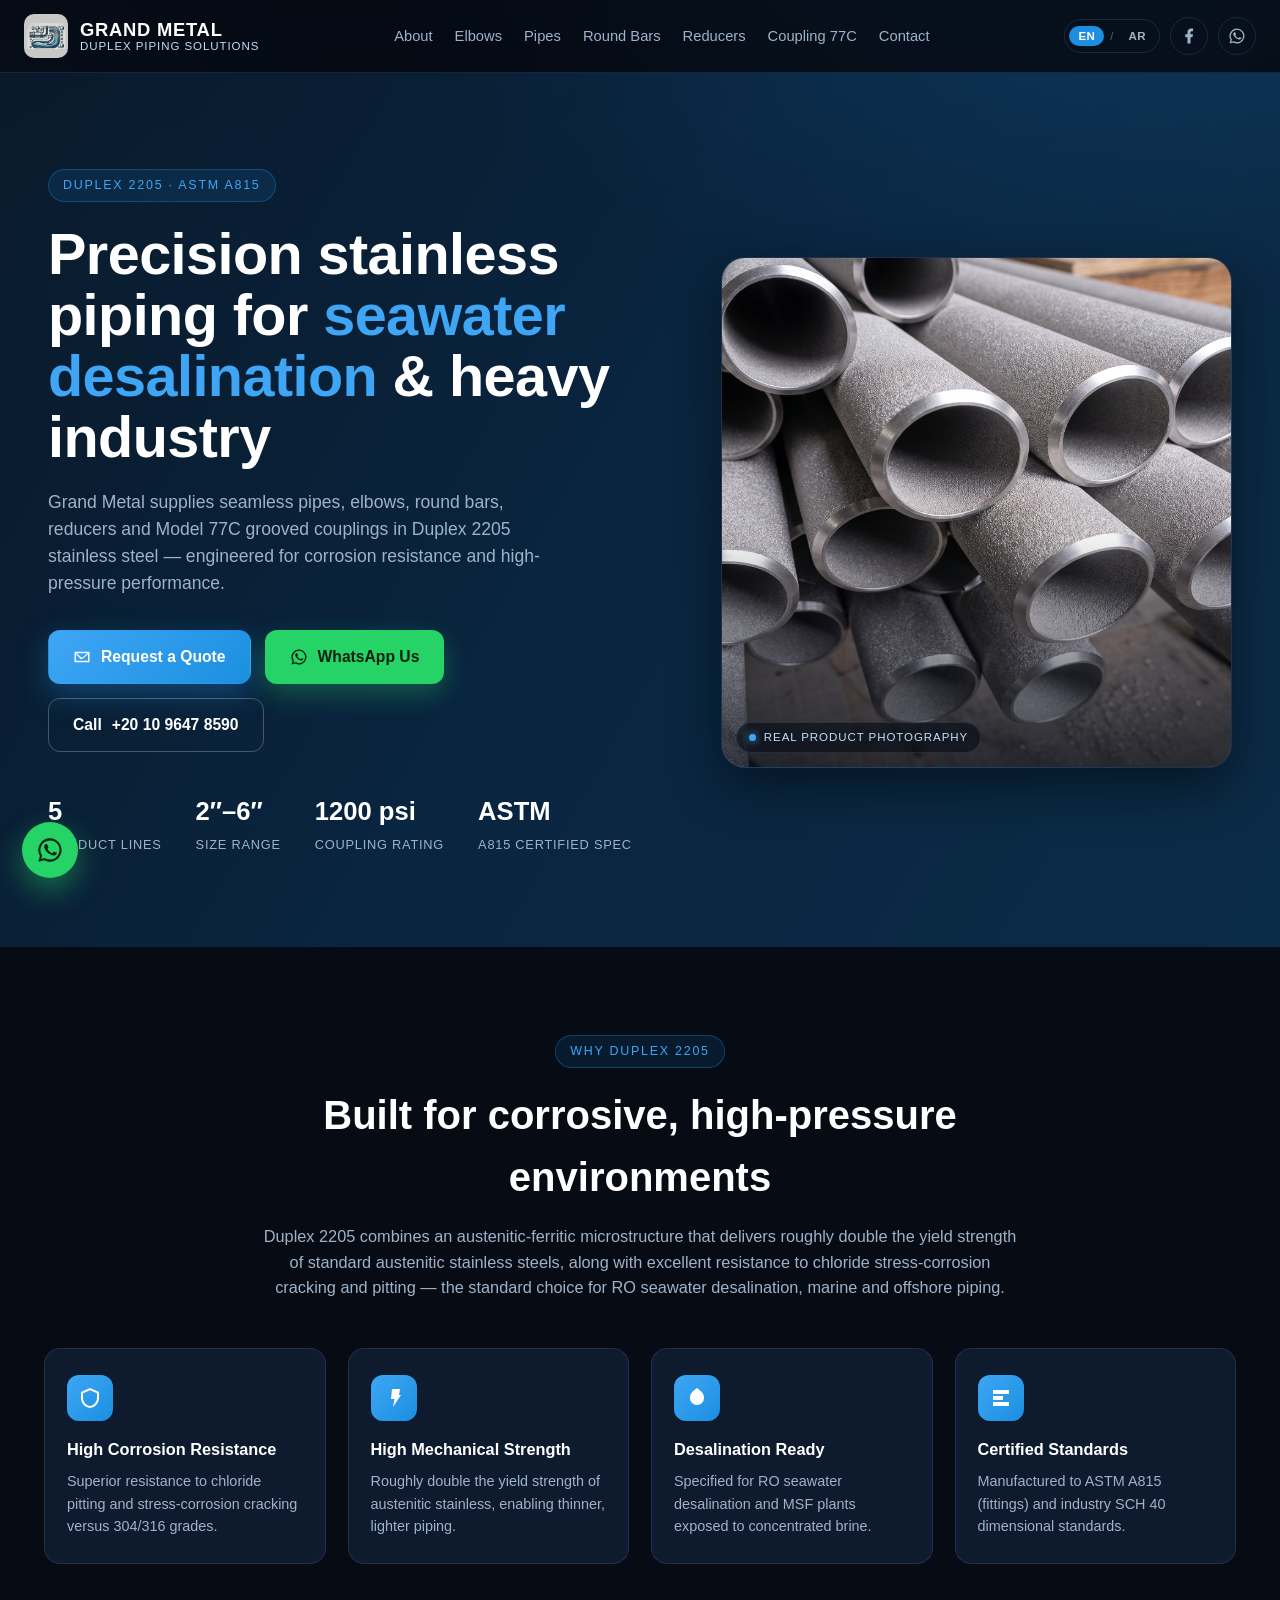
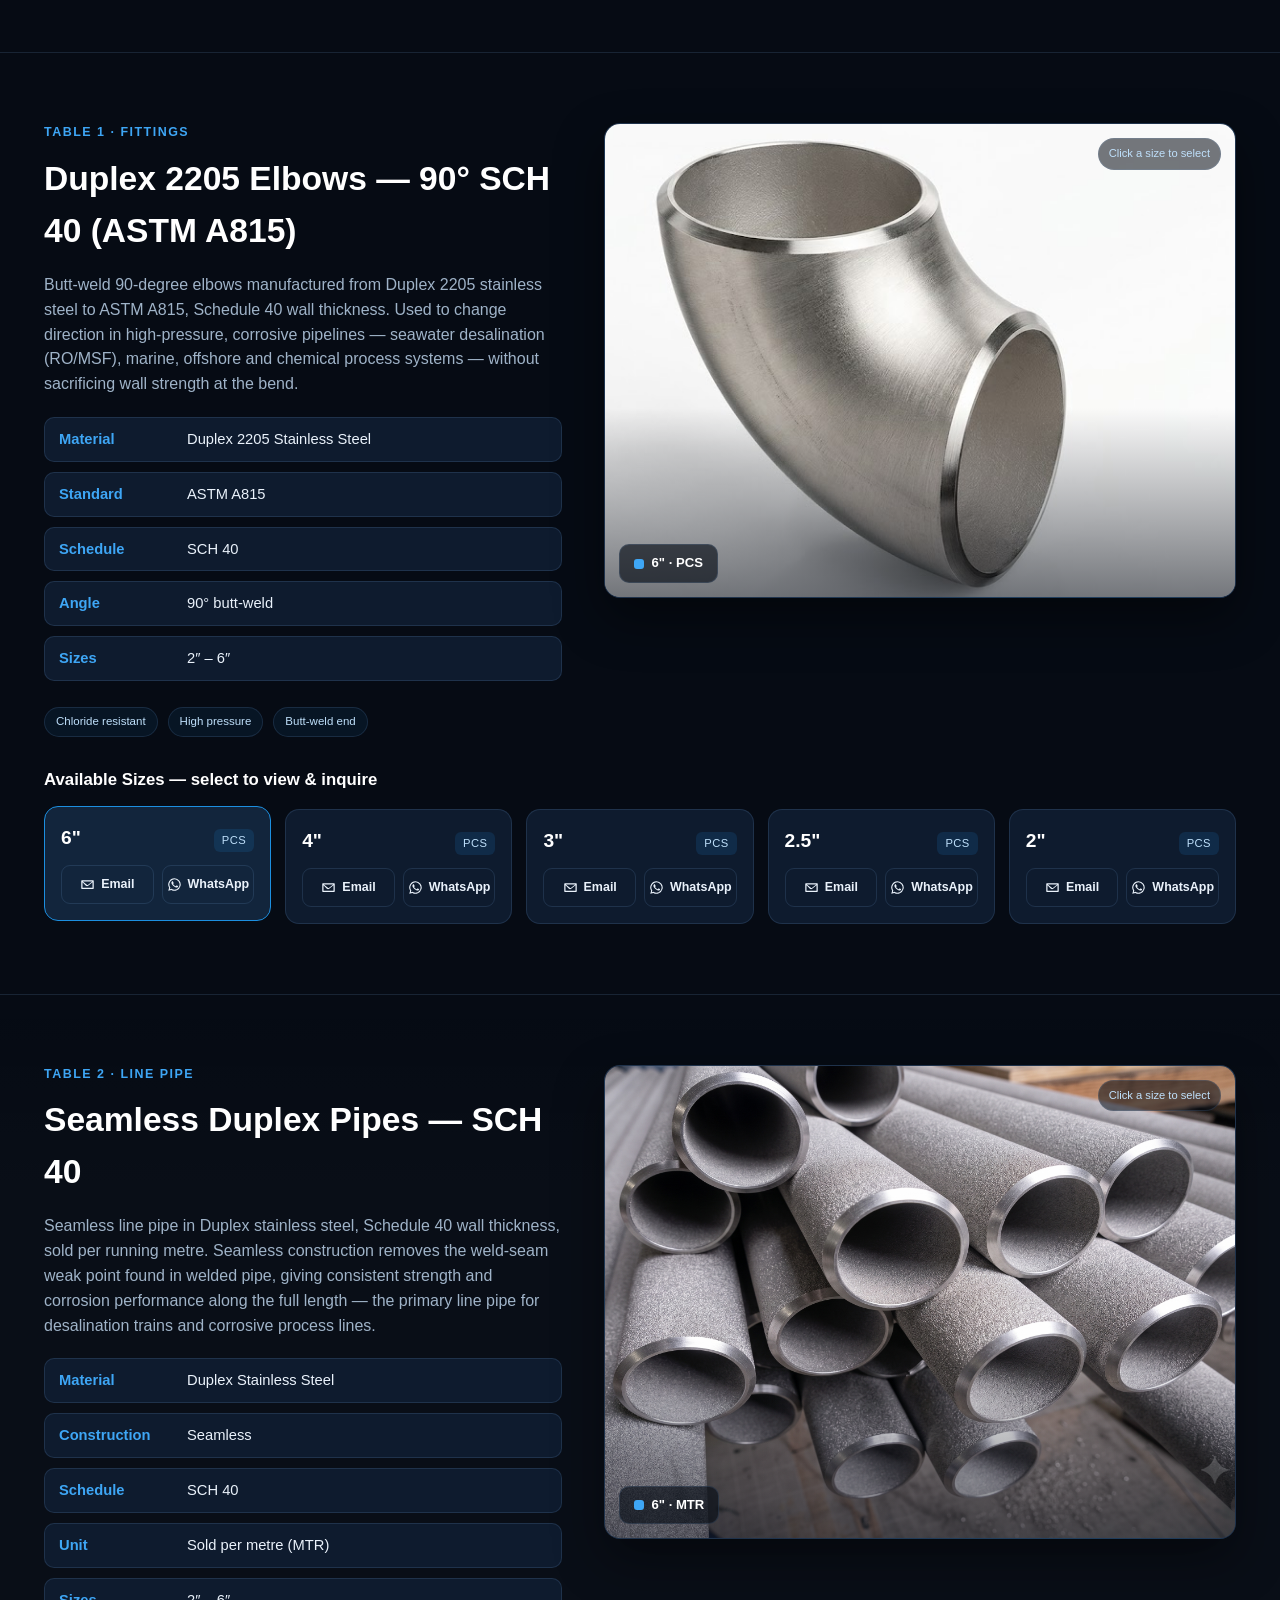
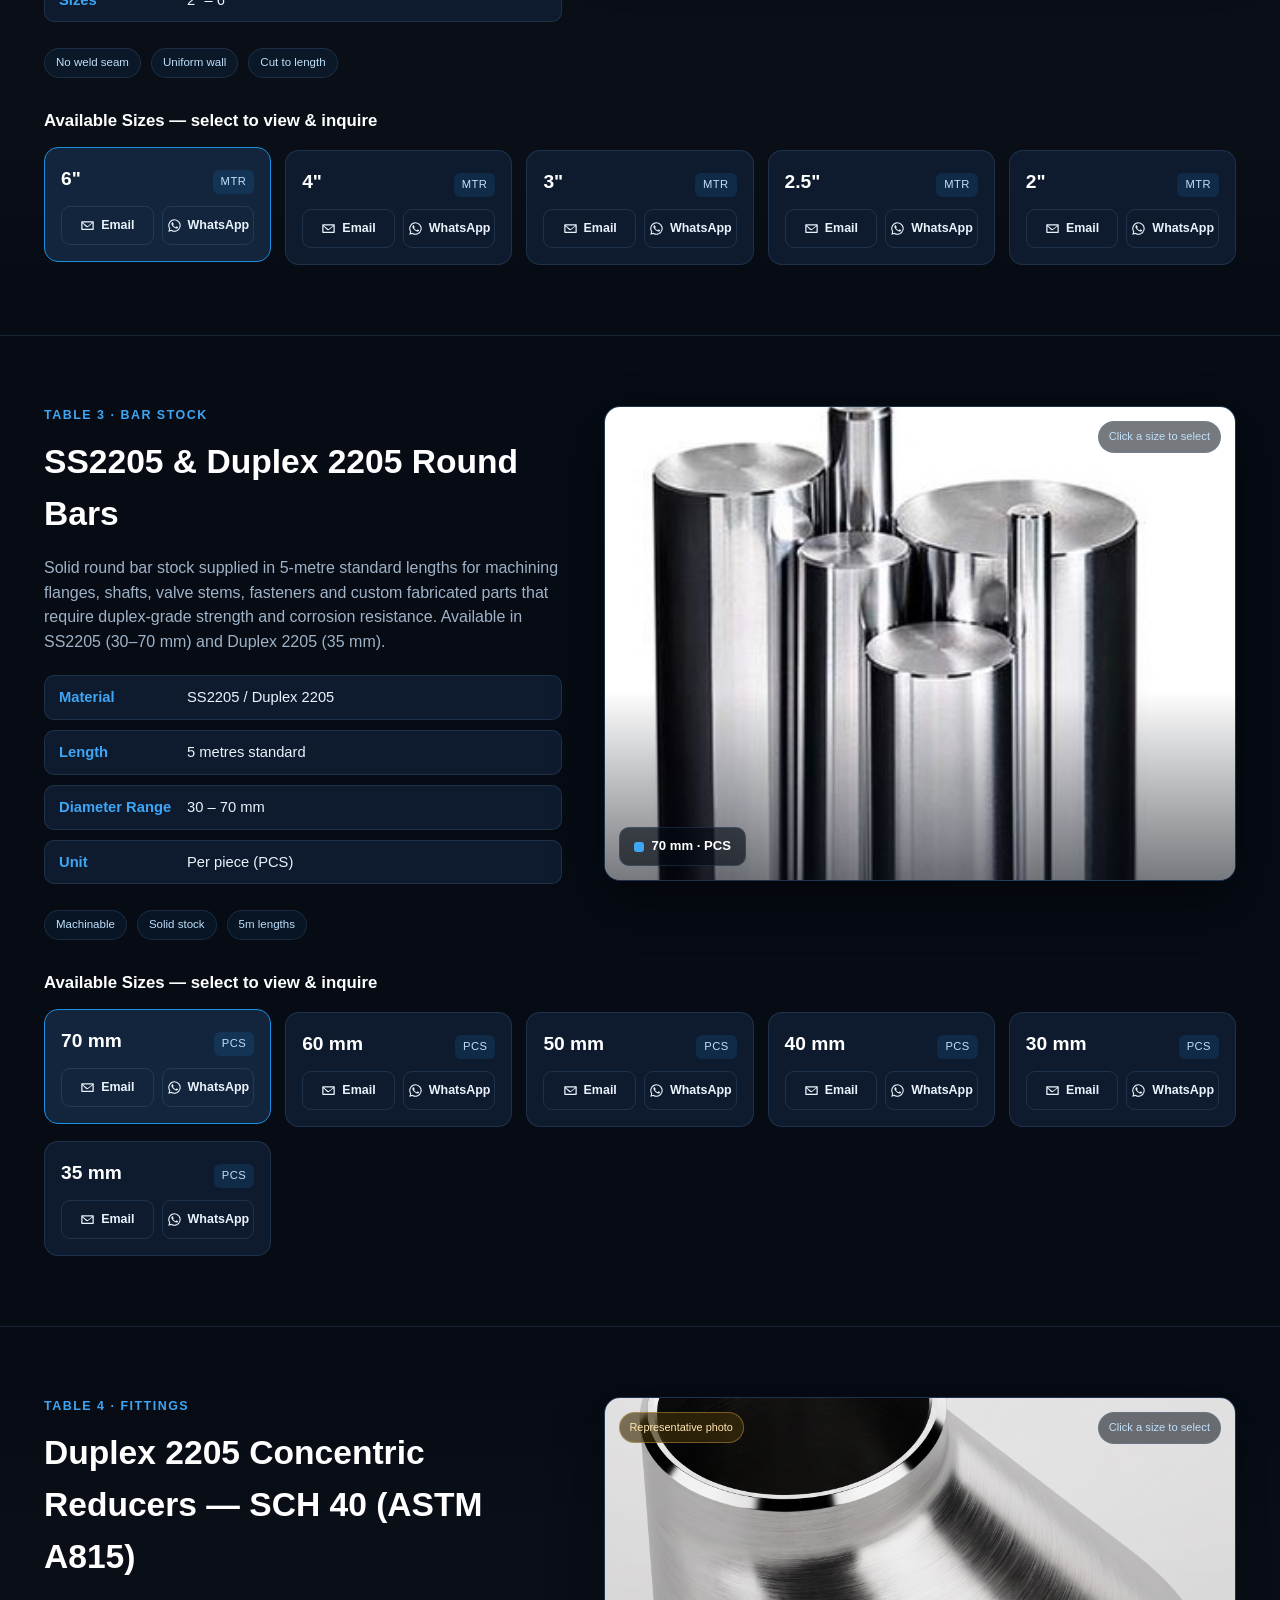
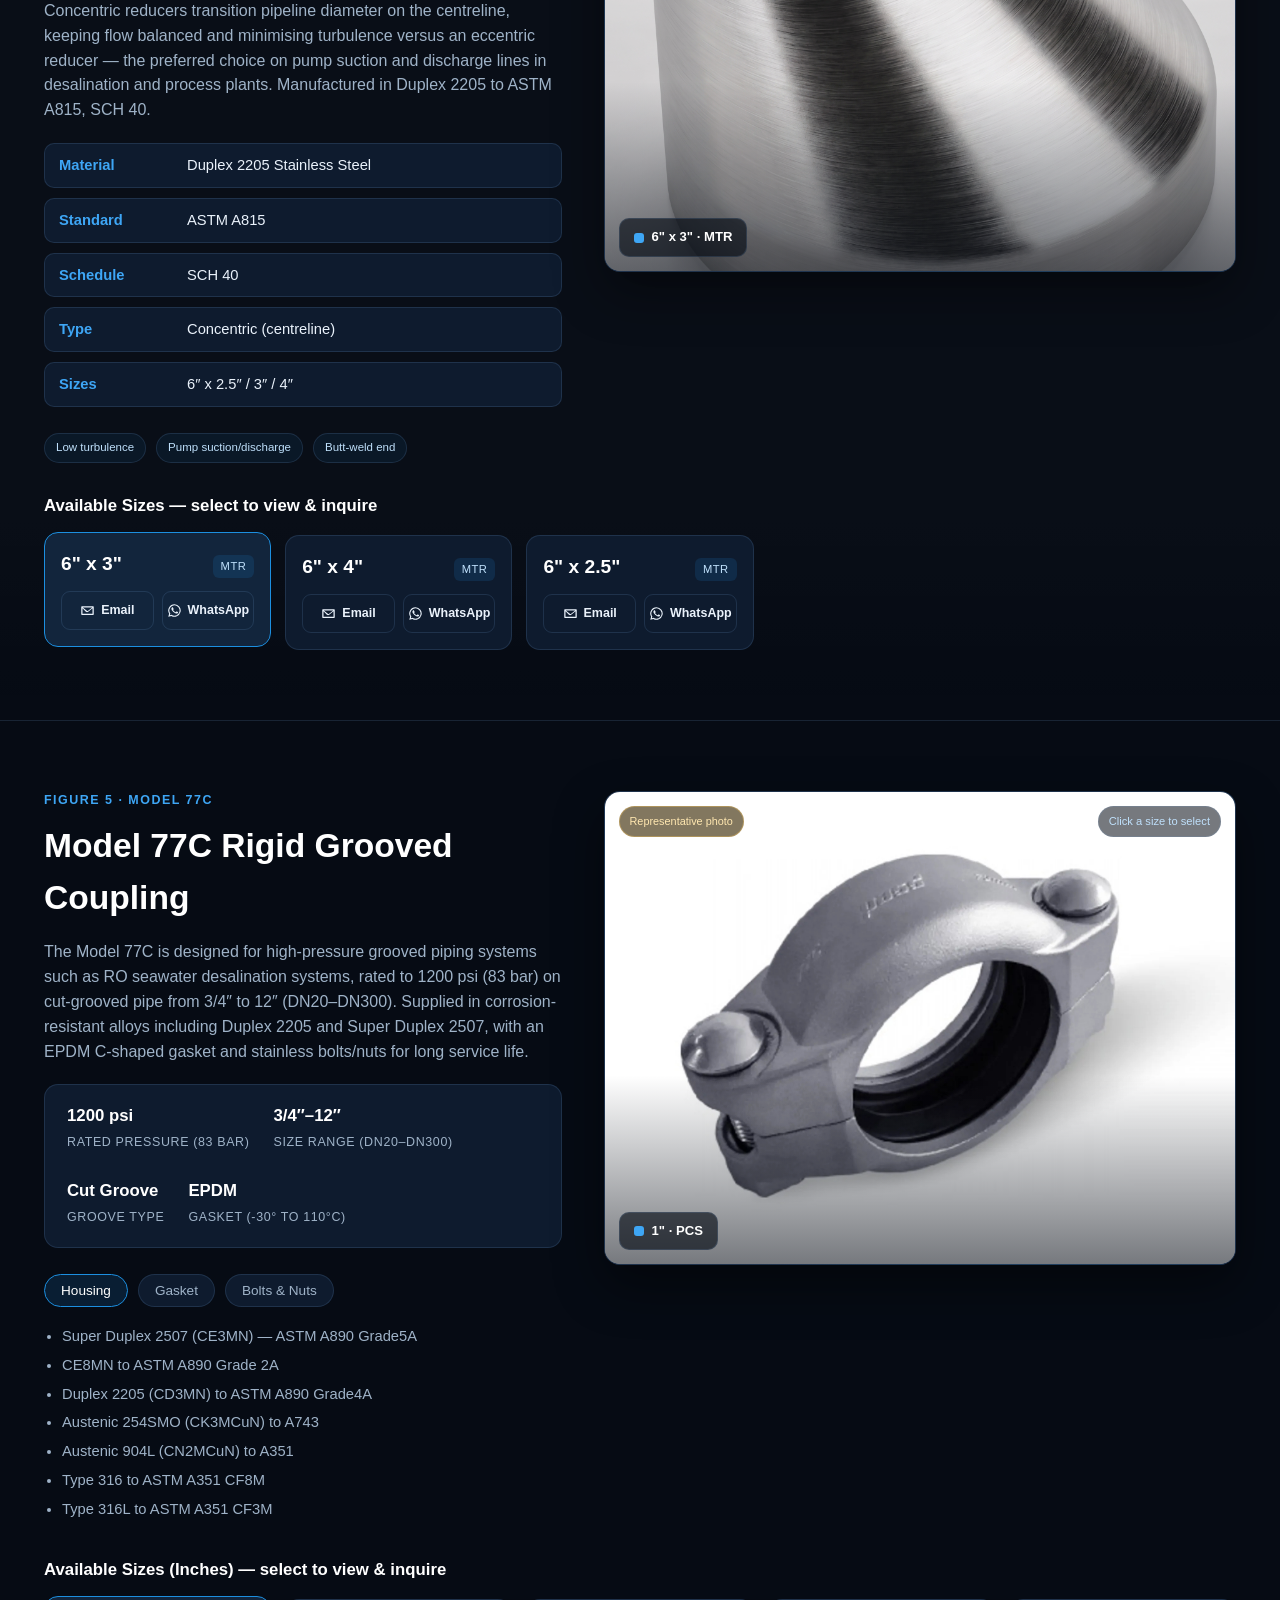
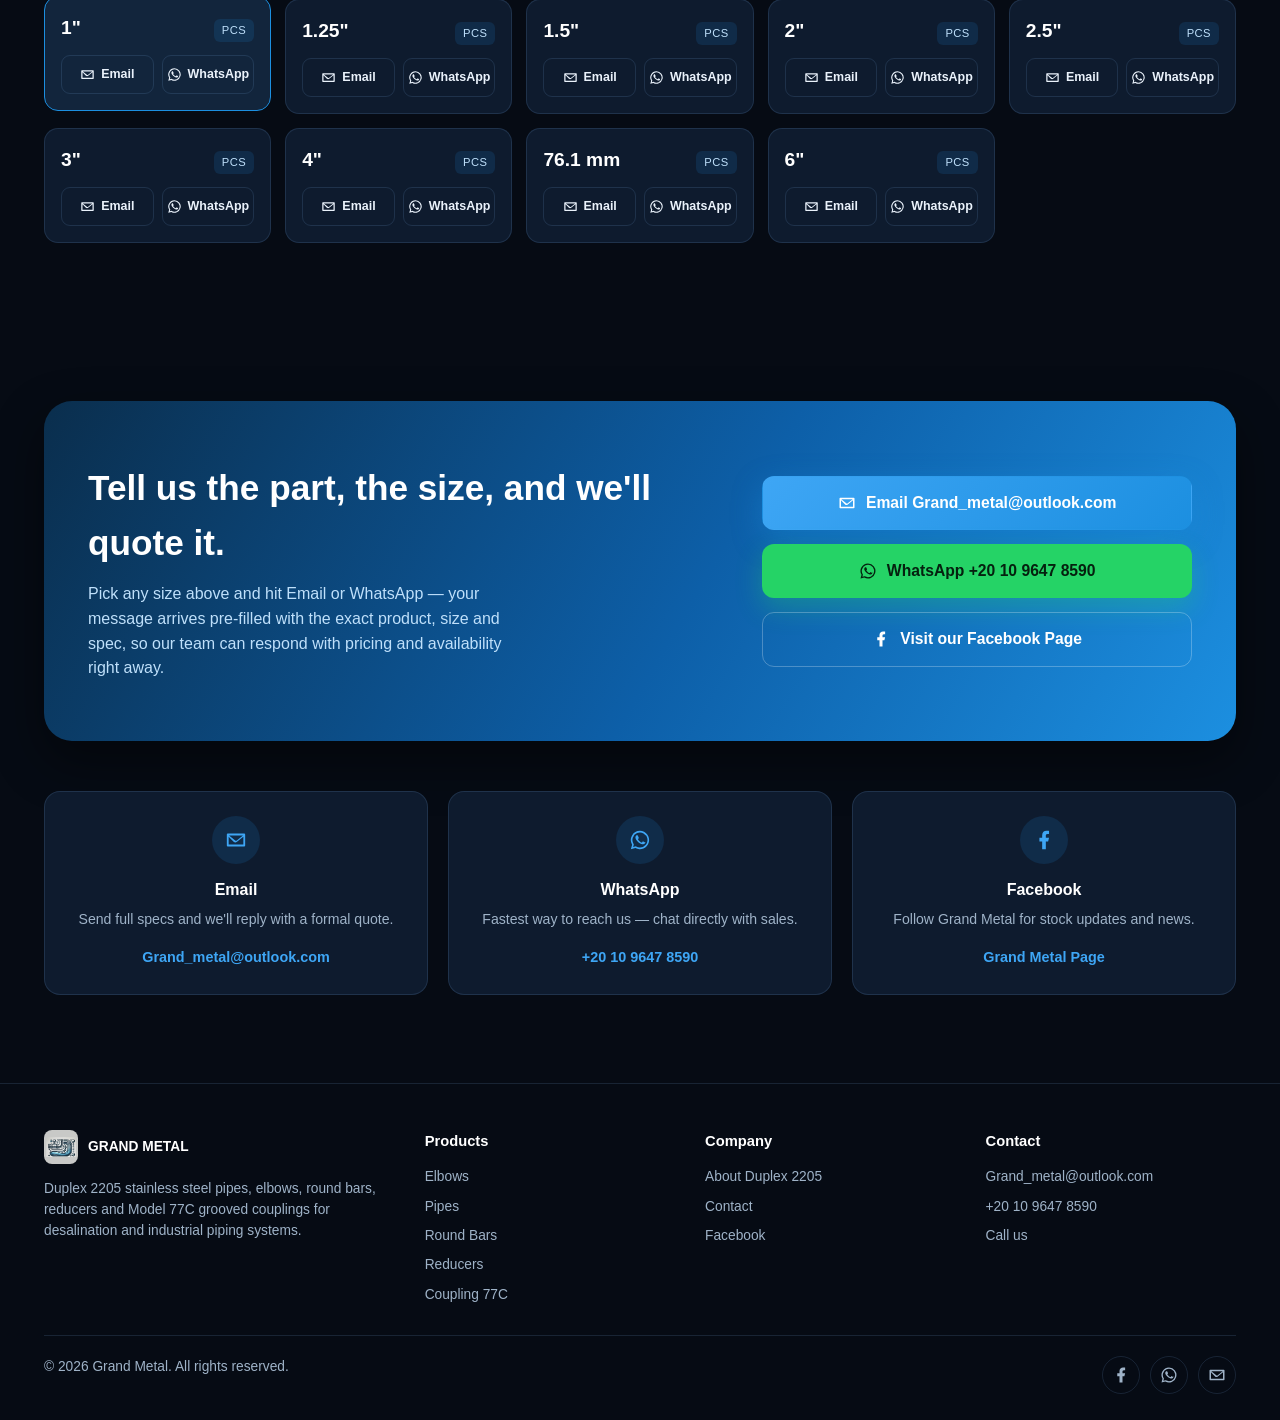
==== index.html @ 313faf58 "Add files via upload" ====
<!doctype html>
<html lang="en" dir="ltr">
<head>
<meta charset="UTF-8">
<meta name="viewport" content="width=device-width, initial-scale=1, viewport-fit=cover">
<title>Grand Metal | Duplex 2205 Stainless Steel Pipes, Elbows, Reducers &amp; Grooved Couplings</title>
<meta name="description" content="Grand Metal supplies Duplex 2205 (ASTM A815) seamless pipes, 90° elbows, round bars, concentric reducers and Model 77C grooved couplings for desalination, marine and industrial piping. Request a quote by email or WhatsApp.">
<meta name="keywords" content="Duplex 2205, ASTM A815, seamless pipe, stainless steel elbow, round bar, concentric reducer, grooved coupling, Model 77C, RO desalination piping, Grand Metal">
<meta name="author" content="Grand Metal">
<meta name="robots" content="index, follow, max-image-preview:large">
<link rel="canonical" href="https://grand-metal.store/">

<!-- Icons -->
<link rel="icon" href="/favicon.ico" sizes="any">
<link rel="apple-touch-icon" href="/assets/icons/apple-touch-icon.png">
<link rel="manifest" href="/site.webmanifest">
<meta name="theme-color" content="#0a1a2b">

<!-- Open Graph -->
<meta property="og:type" content="website">
<meta property="og:site_name" content="Grand Metal">
<meta property="og:title" content="Grand Metal | Duplex 2205 Stainless Steel Pipes &amp; Fittings">
<meta property="og:description" content="Elbows, seamless pipes, round bars, reducers and Model 77C grooved couplings in Duplex 2205 stainless steel. Request pricing instantly by email or WhatsApp.">
<meta property="og:image" content="https://grand-metal.store/assets/img/og-image.png">
<meta property="og:image:width" content="1200">
<meta property="og:image:height" content="630">
<meta property="og:url" content="https://grand-metal.store/">
<meta property="og:locale" content="en_US">
<meta property="og:locale:alternate" content="ar_EG">

<!-- Twitter -->
<meta name="twitter:card" content="summary_large_image">
<meta name="twitter:title" content="Grand Metal | Duplex 2205 Stainless Steel Pipes &amp; Fittings">
<meta name="twitter:description" content="Elbows, seamless pipes, round bars, reducers and Model 77C grooved couplings in Duplex 2205 stainless steel.">
<meta name="twitter:image" content="https://grand-metal.store/assets/img/og-image.png">

<link rel="preconnect" href="https://fonts.googleapis.com">
<link rel="preconnect" href="https://fonts.gstatic.com" crossorigin>
<link rel="stylesheet" href="https://fonts.googleapis.com/css2?family=Cairo:wght@500;600;700;800&amp;display=swap">
<link rel="stylesheet" href="/assets/css/style.css">

<script type="application/ld+json">
{
  "@context": "https://schema.org",
  "@type": "Organization",
  "name": "Grand Metal",
  "url": "https://grand-metal.store/",
  "logo": "https://grand-metal.store/assets/img/logo-512.png",
  "image": "https://grand-metal.store/assets/img/og-image.png",
  "email": "mailto:Grand_metal@outlook.com",
  "telephone": "+201096478590",
  "sameAs": [
    "https://www.facebook.com/profile.php?id=100069415221376"
  ],
  "contactPoint": [{
    "@type": "ContactPoint",
    "telephone": "+20-10-96478590",
    "contactType": "sales",
    "email": "Grand_metal@outlook.com",
    "areaServed": "EG",
    "availableLanguage": ["en", "ar"]
  }]
}
</script>
<script type="application/ld+json">
{
  "@context": "https://schema.org",
  "@type": "WebSite",
  "name": "Grand Metal",
  "url": "https://grand-metal.store/"
}
</script>
<script type="application/ld+json">
{
  "@context": "https://schema.org",
  "@type": "ItemList",
  "itemListElement": [
    {"@type": "Product", "position": 1, "name": "Duplex 2205 Elbows (ASTM A815, SCH 40, 90°)", "description": "90-degree butt-weld elbows in Duplex 2205 stainless steel, SCH 40, ASTM A815, sizes 2 to 6 inch.", "brand": {"@type": "Brand", "name": "Grand Metal"}, "material": "Duplex 2205 Stainless Steel"},
    {"@type": "Product", "position": 2, "name": "Duplex Seamless Pipes SCH 40", "description": "Seamless stainless steel pipes in Duplex grade, SCH 40, sizes 2 to 6 inch, sold per meter.", "brand": {"@type": "Brand", "name": "Grand Metal"}, "material": "Duplex Stainless Steel"},
    {"@type": "Product", "position": 3, "name": "SS2205 / Duplex 2205 Round Bars", "description": "Solid round bar stock in SS2205 and Duplex 2205, 30-70 mm diameter, 5 metre lengths.", "brand": {"@type": "Brand", "name": "Grand Metal"}, "material": "Duplex 2205 Stainless Steel"},
    {"@type": "Product", "position": 4, "name": "Duplex 2205 Concentric Reducers (ASTM A815, SCH 40)", "description": "Concentric reducers in Duplex 2205 stainless steel, SCH 40, ASTM A815.", "brand": {"@type": "Brand", "name": "Grand Metal"}, "material": "Duplex 2205 Stainless Steel"},
    {"@type": "Product", "position": 5, "name": "Model 77C Grooved Coupling", "description": "Rigid grooved coupling rated to 1200 psi (83 bar) for RO seawater desalination and cut-grooved piping systems, sizes 3/4 to 12 inch.", "brand": {"@type": "Brand", "name": "Grand Metal"}, "material": "Super Duplex 2507 / Duplex 2205 / 316 Stainless Steel"}
  ]
}
</script>

<script id="i18n-json" type="application/json">{"skip": {"en": "Skip to content", "ar": "تخطى إلى المحتوى"}, "nav.about": {"en": "About", "ar": "نبذة عنا"}, "nav.elbows": {"en": "Elbows", "ar": "الكوعات"}, "nav.pipes": {"en": "Pipes", "ar": "المواسير"}, "nav.bars": {"en": "Round Bars", "ar": "القضبان الدائرية"}, "nav.reducers": {"en": "Reducers", "ar": "المخفضات"}, "nav.coupling": {"en": "Coupling 77C", "ar": "وصلة الموديل 77C"}, "nav.contact": {"en": "Contact", "ar": "تواصل معنا"}, "brand.tagline": {"en": "Duplex Piping Solutions", "ar": "حلول مواسير دوبلكس"}, "navtoggle.label": {"en": "Toggle menu", "ar": "تبديل القائمة"}, "lang.toggle.label": {"en": "Switch language", "ar": "تبديل اللغة"}, "hero.eyebrow": {"en": "Duplex 2205 · ASTM A815", "ar": "دوبلكس 2205 · ASTM A815"}, "hero.h1": {"en": "Precision stainless piping for <span>seawater desalination</span> &amp; heavy industry", "ar": "مواسير ستانلس ستيل دقيقة لـ<span>تحلية مياه البحر</span> والصناعات الثقيلة"}, "hero.lead": {"en": "Grand Metal supplies seamless pipes, elbows, round bars, reducers and Model 77C grooved couplings in Duplex 2205 stainless steel — engineered for corrosion resistance and high-pressure performance.", "ar": "توفّر جراند ميتال المواسير السلسة والكوعات والقضبان الدائرية والمخفضات ووصلات الموديل 77C المجلخة، المصنوعة من ستانلس ستيل دوبلكس 2205 — مصممة لمقاومة التآكل والعمل تحت الضغط العالي."}, "btn.quote": {"en": "Request a Quote", "ar": "اطلب عرض سعر"}, "btn.whatsapp_us": {"en": "WhatsApp Us", "ar": "راسلنا واتساب"}, "btn.call": {"en": "Call <bdi>+20 10 9647 8590</bdi>", "ar": "اتصل بنا <bdi>+20 10 9647 8590</bdi>"}, "hero.stat1": {"en": "Product Lines", "ar": "خطوط المنتجات"}, "hero.stat2": {"en": "Size Range", "ar": "نطاق المقاسات"}, "hero.stat3": {"en": "Coupling Rating", "ar": "تصنيف الوصلة"}, "hero.stat4": {"en": "A815 Certified Spec", "ar": "مواصفة معتمدة A815"}, "hero.badge": {"en": "Real product photography", "ar": "صور حقيقية للمنتج"}, "about.eyebrow": {"en": "Why Duplex 2205", "ar": "لماذا دوبلكس 2205"}, "about.h2": {"en": "Built for corrosive, high-pressure environments", "ar": "مصمم للبيئات شديدة التآكل وعالية الضغط"}, "about.lead": {"en": "Duplex 2205 combines an austenitic-ferritic microstructure that delivers roughly double the yield strength of standard austenitic stainless steels, along with excellent resistance to chloride stress-corrosion cracking and pitting — the standard choice for RO seawater desalination, marine and offshore piping.", "ar": "يجمع دوبلكس 2205 بين تركيب دقيق أوستنيتي-فيريتي يمنحه ضعف قوة الخضوع تقريباً مقارنة بالستانلس ستيل الأوستنيتي القياسي، إلى جانب مقاومة ممتازة لتشقق التآكل الإجهادي الناتج عن الكلوريدات والتآكل النقري — وهو الخيار القياسي لمواسير تحلية مياه البحر والتطبيقات البحرية والمنصات البحرية."}, "about.c1.h": {"en": "High Corrosion Resistance", "ar": "مقاومة عالية للتآكل"}, "about.c1.p": {"en": "Superior resistance to chloride pitting and stress-corrosion cracking versus 304/316 grades.", "ar": "مقاومة فائقة للتآكل النقري الناتج عن الكلوريدات ولتشقق التآكل الإجهادي مقارنة بدرجات 304/316."}, "about.c2.h": {"en": "High Mechanical Strength", "ar": "قوة ميكانيكية عالية"}, "about.c2.p": {"en": "Roughly double the yield strength of austenitic stainless, enabling thinner, lighter piping.", "ar": "ضعف قوة الخضوع تقريباً مقارنة بالستانلس ستيل الأوستنيتي، مما يتيح مواسير أخف وأقل سماكة."}, "about.c3.h": {"en": "Desalination Ready", "ar": "جاهز لتحلية المياه"}, "about.c3.p": {"en": "Specified for RO seawater desalination and MSF plants exposed to concentrated brine.", "ar": "معتمد لمحطات تحلية مياه البحر بالتناضح العكسي والتقطير الومضي المعرضة لمحلول ملحي مركّز."}, "about.c4.h": {"en": "Certified Standards", "ar": "معايير معتمدة"}, "about.c4.p": {"en": "Manufactured to ASTM A815 (fittings) and industry SCH 40 dimensional standards.", "ar": "مصنّع وفق معيار ASTM A815 (للوصلات) والمعايير القياسية للأبعاد SCH 40."}, "lbl.material": {"en": "Material", "ar": "الخامة"}, "lbl.standard": {"en": "Standard", "ar": "المعيار"}, "lbl.schedule": {"en": "Schedule", "ar": "السماكة القياسية"}, "lbl.angle": {"en": "Angle", "ar": "الزاوية"}, "lbl.sizes": {"en": "Sizes", "ar": "المقاسات"}, "lbl.construction": {"en": "Construction", "ar": "التصنيع"}, "lbl.unit": {"en": "Unit", "ar": "الوحدة"}, "lbl.length": {"en": "Length", "ar": "الطول"}, "lbl.diameter_range": {"en": "Diameter Range", "ar": "نطاق القطر"}, "lbl.type": {"en": "Type", "ar": "النوع"}, "sizes.h3": {"en": "Available Sizes — select to view &amp; inquire", "ar": "المقاسات المتاحة — اختر للعرض والاستفسار"}, "sizes.h3.inches": {"en": "Available Sizes (Inches) — select to view &amp; inquire", "ar": "المقاسات المتاحة (بالبوصة) — اختر للعرض والاستفسار"}, "viewer.hint": {"en": "Click a size to select", "ar": "انقر على مقاس للاختيار"}, "viewer.note": {"en": "Representative photo", "ar": "صورة توضيحية"}, "btn.email.short": {"en": "Email", "ar": "بريد إلكتروني"}, "btn.whatsapp.short": {"en": "WhatsApp", "ar": "واتساب"}, "unit.pcs": {"en": "PCS", "ar": "قطعة"}, "unit.mtr": {"en": "MTR", "ar": "متر"}, "elbow.kicker": {"en": "Table 1 · Fittings", "ar": "جدول 1 · وصلات"}, "elbow.h2": {"en": "Duplex 2205 Elbows &mdash; 90&deg; SCH 40 (ASTM A815)", "ar": "كوعات دوبلكس 2205 — 90° SCH 40 (ASTM A815)"}, "elbow.desc": {"en": "Butt-weld 90-degree elbows manufactured from Duplex 2205 stainless steel to ASTM A815, Schedule 40 wall thickness. Used to change direction in high-pressure, corrosive pipelines &mdash; seawater desalination (RO/MSF), marine, offshore and chemical process systems &mdash; without sacrificing wall strength at the bend.", "ar": "كوعات لحام حرفي بزاوية 90 درجة، مصنعة من ستانلس ستيل دوبلكس 2205 وفق معيار ASTM A815، بسماكة جدار SCH 40. تُستخدم لتغيير اتجاه خطوط الأنابيب عالية الضغط والمعرّضة للتآكل — تحلية مياه البحر (RO/MSF)، والتطبيقات البحرية، والمنصات البحرية، وأنظمة المعالجة الكيميائية — دون التضحية بقوة الجدار عند الانحناء."}, "elbow.v.material": {"en": "Duplex 2205 Stainless Steel", "ar": "ستانلس ستيل دوبلكس 2205"}, "elbow.v.angle": {"en": "90&deg; butt-weld", "ar": "90° لحام حرفي"}, "elbow.v.sizes": {"en": "2&Prime; &ndash; 6&Prime;", "ar": "<bdi>2″ – 6″</bdi>"}, "elbow.b1": {"en": "Chloride resistant", "ar": "مقاوم للكلوريد"}, "elbow.b2": {"en": "High pressure", "ar": "ضغط عالي"}, "elbow.b3": {"en": "Butt-weld end", "ar": "طرف لحام حرفي"}, "elbow.dim0": {"en": "6&Prime; &middot; PCS", "ar": "<bdi>6″</bdi> · قطعة"}, "elbow.img.alt": {"en": "Polished stainless steel 90-degree pipe elbow fittings", "ar": "وصلات كوع مواسير ستانلس ستيل مصقولة بزاوية 90 درجة"}, "pipe.kicker": {"en": "Table 2 · Line Pipe", "ar": "جدول 2 · ماسورة الخط"}, "pipe.h2": {"en": "Seamless Duplex Pipes &mdash; SCH 40", "ar": "مواسير دوبلكس سلسة — SCH 40"}, "pipe.desc": {"en": "Seamless line pipe in Duplex stainless steel, Schedule 40 wall thickness, sold per running metre. Seamless construction removes the weld-seam weak point found in welded pipe, giving consistent strength and corrosion performance along the full length &mdash; the primary line pipe for desalination trains and corrosive process lines.", "ar": "ماسورة خط سلسة من ستانلس ستيل دوبلكس، بسماكة جدار SCH 40، تُباع بالمتر الطولي. يزيل التصنيع السلس نقطة الضعف عند خط اللحام الموجودة في المواسير الملحومة، مما يمنح قوة وأداء تآكل ثابتَين على طول الماسورة بالكامل — وهي ماسورة الخط الأساسية لوحدات التحلية وخطوط المعالجة المعرّضة للتآكل."}, "pipe.v.material": {"en": "Duplex Stainless Steel", "ar": "ستانلس ستيل دوبلكس"}, "pipe.v.construction": {"en": "Seamless", "ar": "سلس (بدون لحام)"}, "pipe.v.unit": {"en": "Sold per metre (MTR)", "ar": "يُباع بالمتر (MTR)"}, "pipe.v.sizes": {"en": "2&Prime; &ndash; 6&Prime;", "ar": "<bdi>2″ – 6″</bdi>"}, "pipe.b1": {"en": "No weld seam", "ar": "بدون خط لحام"}, "pipe.b2": {"en": "Uniform wall", "ar": "جدار متجانس"}, "pipe.b3": {"en": "Cut to length", "ar": "يُقطع حسب الطول"}, "pipe.dim0": {"en": "6&Prime; &middot; MTR", "ar": "<bdi>6″</bdi> · متر"}, "pipe.img.alt": {"en": "Bundle of seamless stainless steel pipe tube stock with visible bore", "ar": "حزمة من مواسير ستانلس ستيل سلسة يظهر بها التجويف الداخلي"}, "bar.kicker": {"en": "Table 3 · Bar Stock", "ar": "جدول 3 · قضبان خام"}, "bar.h2": {"en": "SS2205 &amp; Duplex 2205 Round Bars", "ar": "قضبان دائرية SS2205 ودوبلكس 2205"}, "bar.desc": {"en": "Solid round bar stock supplied in 5-metre standard lengths for machining flanges, shafts, valve stems, fasteners and custom fabricated parts that require duplex-grade strength and corrosion resistance. Available in SS2205 (30&ndash;70&nbsp;mm) and Duplex 2205 (35&nbsp;mm).", "ar": "قضبان دائرية صلبة تُورَّد بأطوال قياسية 5 أمتار، مخصصة لتشغيل الفلانشات والأعمدة وسيقان الصمامات والمثبتات والقطع المصنّعة حسب الطلب التي تتطلب قوة ومقاومة تآكل بدرجة دوبلكس. متوفرة بدرجة SS2205 (30–70 مم) ودوبلكس 2205 (35 مم)."}, "bar.v.material": {"en": "SS2205 / Duplex 2205", "ar": "SS2205 / دوبلكس 2205"}, "bar.v.length": {"en": "5 metres standard", "ar": "5 أمتار قياسي"}, "bar.v.diameter": {"en": "30 &ndash; 70 mm", "ar": "<bdi>30 – 70</bdi> مم"}, "bar.v.unit": {"en": "Per piece (PCS)", "ar": "لكل قطعة (PCS)"}, "bar.b1": {"en": "Machinable", "ar": "قابل للتشغيل"}, "bar.b2": {"en": "Solid stock", "ar": "قضيب صلب"}, "bar.b3": {"en": "5m lengths", "ar": "أطوال 5 أمتار"}, "bar.dim0": {"en": "70 mm &middot; PCS", "ar": "<bdi>70</bdi> مم · قطعة"}, "bar.img.alt": {"en": "Stainless steel round bar stock in multiple diameters", "ar": "قضبان دائرية من ستانلس ستيل بأقطار متعددة"}, "reducer.kicker": {"en": "Table 4 · Fittings", "ar": "جدول 4 · وصلات"}, "reducer.h2": {"en": "Duplex 2205 Concentric Reducers &mdash; SCH 40 (ASTM A815)", "ar": "مخفضات مركزية دوبلكس 2205 — SCH 40 (ASTM A815)"}, "reducer.desc": {"en": "Concentric reducers transition pipeline diameter on the centreline, keeping flow balanced and minimising turbulence versus an eccentric reducer &mdash; the preferred choice on pump suction and discharge lines in desalination and process plants. Manufactured in Duplex 2205 to ASTM A815, SCH 40.", "ar": "تعمل المخفضات المركزية على تغيير قطر خط الأنابيب مع الحفاظ على محور مركزي واحد، مما يحافظ على اتزان التدفق ويقلل الاضطراب مقارنة بالمخفض اللامركزي — وهي الخيار المفضل في خطوط سحب وتصريف المضخات بمحطات التحلية والمعالجة. مصنّعة من دوبلكس 2205 وفق ASTM A815، SCH 40."}, "reducer.v.material": {"en": "Duplex 2205 Stainless Steel", "ar": "ستانلس ستيل دوبلكس 2205"}, "reducer.v.type": {"en": "Concentric (centreline)", "ar": "مركزي (محور واحد)"}, "reducer.v.sizes": {"en": "6&Prime; x 2.5&Prime; / 3&Prime; / 4&Prime;", "ar": "<bdi>6″ × 2.5″ / 3″ / 4″</bdi>"}, "reducer.b1": {"en": "Low turbulence", "ar": "اضطراب منخفض"}, "reducer.b2": {"en": "Pump suction/discharge", "ar": "سحب/تصريف المضخات"}, "reducer.b3": {"en": "Butt-weld end", "ar": "طرف لحام حرفي"}, "reducer.dim0": {"en": "6&Prime; x 3&Prime; &middot; MTR", "ar": "<bdi>6″ × 3″</bdi> · متر"}, "reducer.img.alt": {"en": "Stainless steel flanged pipe fittings", "ar": "وصلات مواسير مفلنجة من ستانلس ستيل"}, "coupling.kicker": {"en": "Figure 5 · Model 77C", "ar": "شكل 5 · الموديل 77C"}, "coupling.h2": {"en": "Model 77C Rigid Grooved Coupling", "ar": "وصلة مجلخة صلبة موديل 77C"}, "coupling.desc": {"en": "The Model 77C is designed for high-pressure grooved piping systems such as RO seawater desalination systems, rated to 1200&nbsp;psi (83&nbsp;bar) on cut-grooved pipe from 3/4&Prime; to 12&Prime; (DN20&ndash;DN300). Supplied in corrosion-resistant alloys including Duplex 2205 and Super Duplex 2507, with an EPDM C-shaped gasket and stainless bolts/nuts for long service life.", "ar": "صُمم الموديل 77C لأنظمة الأنابيب المجلخة عالية الضغط مثل أنظمة تحلية مياه البحر بالتناضح العكسي، بتصنيف ضغط يصل إلى 1200 رطل/بوصة² (83 بار) على أنابيب مجلخة بالقطع من 3/4″ إلى 12″ (DN20–DN300). تُورَّد بسبائك مقاومة للتآكل تشمل دوبلكس 2205 ودوبلكس فائق 2507، مع حشية EPDM على شكل حرف C وبراغي/صواميل ستانلس ستيل لعمر خدمة طويل."}, "coupling.p1": {"en": "1200 psi", "ar": "1200 رطل/بوصة²"}, "coupling.p1l": {"en": "Rated Pressure (83 bar)", "ar": "الضغط المقنن (83 بار)"}, "coupling.p2": {"en": "3/4&Prime;&ndash;12&Prime;", "ar": "<bdi>3/4″–12″</bdi>"}, "coupling.p2l": {"en": "Size Range (DN20&ndash;DN300)", "ar": "نطاق المقاسات (DN20–DN300)"}, "coupling.p3": {"en": "Cut Groove", "ar": "جلخ بالقطع"}, "coupling.p3l": {"en": "Groove Type", "ar": "نوع الجلخ"}, "coupling.p4": {"en": "EPDM", "ar": "EPDM"}, "coupling.p4l": {"en": "Gasket (-30&deg; to 110&deg;C)", "ar": "الحشية (-30° إلى 110°م)"}, "coupling.tab1": {"en": "Housing", "ar": "الهيكل"}, "coupling.tab2": {"en": "Gasket", "ar": "الحشية"}, "coupling.tab3": {"en": "Bolts &amp; Nuts", "ar": "البراغي والصواميل"}, "coupling.h1.1": {"en": "Super Duplex 2507 (CE3MN) &mdash; ASTM A890 Grade5A", "ar": "دوبلكس فائق 2507 (CE3MN) — ASTM A890 الدرجة 5A"}, "coupling.h1.2": {"en": "CE8MN to ASTM A890 Grade 2A", "ar": "CE8MN وفق ASTM A890 الدرجة 2A"}, "coupling.h1.3": {"en": "Duplex 2205 (CD3MN) to ASTM A890 Grade4A", "ar": "دوبلكس 2205 (CD3MN) وفق ASTM A890 الدرجة 4A"}, "coupling.h1.4": {"en": "Austenic 254SMO (CK3MCuN) to A743", "ar": "أوستنيتي 254SMO (CK3MCuN) وفق A743"}, "coupling.h1.5": {"en": "Austenic 904L (CN2MCuN) to A351", "ar": "أوستنيتي 904L (CN2MCuN) وفق A351"}, "coupling.h1.6": {"en": "Type 316 to ASTM A351 CF8M", "ar": "نوع 316 وفق ASTM A351 CF8M"}, "coupling.h1.7": {"en": "Type 316L to ASTM A351 CF3M", "ar": "نوع 316L وفق ASTM A351 CF3M"}, "coupling.gasket.p": {"en": "C-shaped EPDM (ethylene propylene diene monomer) gasket for cold water, hot water, rare acid, oil-free air and multiple chemical products (-30&deg; to 110&deg;C). Not suitable for petroleum-based media.", "ar": "حشية EPDM (إيثيلين بروبيلين ديين مونومر) على شكل حرف C، مناسبة للمياه الباردة والساخنة، والأحماض المخففة، والهواء الخالي من الزيت، والعديد من المواد الكيميائية (-30° إلى 110°م). غير مناسبة للوسائط البترولية."}, "coupling.bolt.1": {"en": "Type 304 stainless steel track bolts to ASTM F593", "ar": "براغي مسار ستانلس ستيل نوع 304 وفق ASTM F593"}, "coupling.bolt.2": {"en": "Type 316 stainless steel track bolts to ASTM A193", "ar": "براغي مسار ستانلس ستيل نوع 316 وفق ASTM A193"}, "coupling.bolt.3": {"en": "Type 304 stainless steel nuts to ASTM F594", "ar": "صواميل ستانلس ستيل نوع 304 وفق ASTM F594"}, "coupling.bolt.4": {"en": "Type 316 stainless steel nuts to ASTM A194", "ar": "صواميل ستانلس ستيل نوع 316 وفق ASTM A194"}, "coupling.bolt.5": {"en": "Silicone bronze heavy duty nuts to ASTM B98 C65100 for option", "ar": "صواميل برونز سيليكون شديدة التحمل وفق ASTM B98 C65100 (اختياري)"}, "coupling.dim0": {"en": "1&Prime; &middot; PCS", "ar": "<bdi>1″</bdi> · قطعة"}, "coupling.img.alt": {"en": "Flanged steel pipe joints", "ar": "وصلات مواسير معدنية مفلنجة"}, "cta.h2": {"en": "Tell us the part, the size, and we&#39;ll quote it.", "ar": "أخبرنا بالقطعة والمقاس، وسنرسل لك عرض السعر."}, "cta.p": {"en": "Pick any size above and hit Email or WhatsApp &mdash; your message arrives pre-filled with the exact product, size and spec, so our team can respond with pricing and availability right away.", "ar": "اختر أي مقاس أعلاه واضغط على البريد الإلكتروني أو واتساب — ستصلنا رسالتك جاهزة بالمنتج والمقاس والمواصفات، ليتمكن فريقنا من الرد بالسعر والتوافر فوراً."}, "cta.btn.email": {"en": "Email Grand_metal@outlook.com", "ar": "راسلنا Grand_metal@outlook.com"}, "cta.btn.whatsapp": {"en": "WhatsApp <bdi>+20 10 9647 8590</bdi>", "ar": "واتساب <bdi>+20 10 9647 8590</bdi>"}, "cta.btn.fb": {"en": "Visit our Facebook Page", "ar": "زيارة صفحتنا على فيسبوك"}, "contact.c1.h": {"en": "Email", "ar": "البريد الإلكتروني"}, "contact.c1.p": {"en": "Send full specs and we&#39;ll reply with a formal quote.", "ar": "أرسل المواصفات كاملة وسنرد بعرض سعر رسمي."}, "contact.c2.h": {"en": "WhatsApp", "ar": "واتساب"}, "contact.c2.p": {"en": "Fastest way to reach us &mdash; chat directly with sales.", "ar": "أسرع طريقة للتواصل معنا — تحدث مباشرة مع فريق المبيعات."}, "contact.c3.h": {"en": "Facebook", "ar": "فيسبوك"}, "contact.c3.p": {"en": "Follow Grand Metal for stock updates and news.", "ar": "تابع جراند ميتال لآخر أخبار وتوافر المخزون."}, "footer.tagline": {"en": "Duplex 2205 stainless steel pipes, elbows, round bars, reducers and Model 77C grooved couplings for desalination and industrial piping systems.", "ar": "مواسير وكوعات وقضبان دائرية ومخفضات ووصلات موديل 77C من ستانلس ستيل دوبلكس 2205، لأنظمة التحلية والمواسير الصناعية."}, "footer.products": {"en": "Products", "ar": "المنتجات"}, "footer.company": {"en": "Company", "ar": "الشركة"}, "footer.contact": {"en": "Contact", "ar": "تواصل"}, "footer.about_link": {"en": "About Duplex 2205", "ar": "عن دوبلكس 2205"}, "footer.call_us": {"en": "Call us", "ar": "اتصل بنا"}, "footer.copyright": {"en": "Grand Metal. All rights reserved.", "ar": "جراند ميتال. جميع الحقوق محفوظة."}, "msg.subject_product": {"en": "Inquiry - {product} ({size})", "ar": "استفسار - {product} ({size})"}, "msg.greeting": {"en": "Hello Grand Metal,", "ar": "مرحباً جراند ميتال،"}, "msg.interested": {"en": "I am interested in the following product:", "ar": "أنا مهتم بالمنتج التالي:"}, "msg.product": {"en": "Product: {v}", "ar": "المنتج: {v}"}, "msg.size": {"en": "Size / Spec: {v}", "ar": "المقاس / المواصفة: {v}"}, "msg.unit": {"en": "Unit: {v}", "ar": "الوحدة: {v}"}, "msg.details": {"en": "Details: {v}", "ar": "التفاصيل: {v}"}, "msg.qty": {"en": "Quantity needed: ", "ar": "الكمية المطلوبة: "}, "msg.please_send": {"en": "Please send price and availability.", "ar": "يرجى إرسال السعر والتوافر."}, "msg.thanks": {"en": "Thank you.", "ar": "شكراً لكم."}, "msg.subject_general": {"en": "General Inquiry - Grand Metal", "ar": "استفسار عام - جراند ميتال"}, "msg.general_intro": {"en": "I would like a quote for:", "ar": "أرغب في الحصول على عرض سعر لـ:"}, "msg.product_blank": {"en": "Product: ", "ar": "المنتج: "}, "msg.size_blank": {"en": "Size/Spec: ", "ar": "المقاس/المواصفة: "}, "msg.qty_blank": {"en": "Quantity: ", "ar": "الكمية: "}, "msg.quick_quote": {"en": "Hello Grand Metal, I would like a quote.", "ar": "مرحباً جراند ميتال، أرغب في الحصول على عرض سعر."}}</script>
</head>
<body>
<a class="skip-link" href="#main" data-i18n="skip">Skip to content</a>

<header class="site-header">
  <div class="header-inner">
    <a class="brand" href="#top" aria-label="Grand Metal home">
      <img src="/assets/img/logo-512.png" alt="Grand Metal logo" width="44" height="44">
      <span class="brand-text"><strong>GRAND METAL</strong><span data-i18n="brand.tagline">Duplex Piping Solutions</span></span>
    </a>
    <nav class="main-nav" aria-label="Primary">
      <a href="#about" data-i18n="nav.about">About</a>
      <a href="#elbows" data-i18n="nav.elbows">Elbows</a>
      <a href="#pipes" data-i18n="nav.pipes">Pipes</a>
      <a href="#bars" data-i18n="nav.bars">Round Bars</a>
      <a href="#reducers" data-i18n="nav.reducers">Reducers</a>
      <a href="#coupling" data-i18n="nav.coupling">Coupling 77C</a>
      <a href="#contact" data-i18n="nav.contact">Contact</a>
    </nav>
    <div class="header-actions">
      <button class="lang-toggle" id="lang-toggle" aria-label="Switch language" type="button">
        <span class="lang-opt lang-en active" data-lang="en">EN</span>
        <span class="lang-sep">/</span>
        <span class="lang-opt lang-ar" data-lang="ar">AR</span>
      </button>
      <a class="icon-link" href="https://www.facebook.com/profile.php?id=100069415221376" target="_blank" rel="noopener" aria-label="Grand Metal on Facebook">
        <svg viewBox="0 0 24 24"><path d="M14 13.5h2.5l1-4H14v-2c0-1.03 0-2 2-2h1.5V2.14C17.17 2.1 15.98 2 14.72 2 12.08 2 10 3.6 10 6.7v2.8H7v4h3V22h4v-8.5Z"/></svg>
      </a>
      <a class="icon-link js-wa-generic" href="https://wa.me/201096478590?text=Hello%20Grand%20Metal%2C%20I%20would%20like%20a%20quote." target="_blank" rel="noopener" aria-label="Chat on WhatsApp">
        <svg viewBox="0 0 24 24"><path d="M17.5 14.4c-.3-.1-1.6-.8-1.9-.9-.2-.1-.4-.1-.6.1-.2.3-.7.9-.8 1-.2.2-.3.2-.5.1-.3-.1-1.2-.4-2.2-1.4-.8-.7-1.4-1.6-1.6-1.9-.2-.3 0-.5.1-.6.1-.1.3-.3.4-.5.1-.1.2-.3.2-.4.1-.2 0-.3 0-.5-.1-.1-.6-1.5-.9-2-.2-.5-.4-.5-.6-.5h-.5c-.2 0-.5.1-.7.3-.2.3-.9.9-.9 2.1 0 1.3.9 2.5 1.1 2.7.1.2 1.9 2.9 4.6 4 .6.3 1.1.4 1.5.6.6.2 1.2.1 1.6.1.5-.1 1.6-.6 1.8-1.3.2-.6.2-1.2.2-1.3-.1-.1-.3-.2-.5-.3ZM12 2a10 10 0 0 0-8.6 15.1L2 22l5-1.3A10 10 0 1 0 12 2Zm0 18.2a8.2 8.2 0 0 1-4.2-1.1l-.3-.2-3 .8.8-2.9-.2-.3A8.2 8.2 0 1 1 12 20.2Z"/></svg>
      </a>
    </div>
    <button class="nav-toggle" aria-label="Toggle menu" aria-expanded="false">
      <svg viewBox="0 0 24 24" fill="currentColor"><path d="M3 6h18v2H3zm0 5h18v2H3zm0 5h18v2H3z"/></svg>
    </button>
  </div>
</header>

<main id="main">

<section class="hero" id="top">
  <div class="hero-grid container">
    <div>
      <span class="eyebrow" data-i18n="hero.eyebrow">Duplex 2205 · ASTM A815</span>
      <h1 data-i18n="hero.h1">Precision stainless piping for <span>seawater desalination</span> &amp; heavy industry</h1>
      <p class="lead" data-i18n="hero.lead">Grand Metal supplies seamless pipes, elbows, round bars, reducers and Model 77C grooved couplings in Duplex 2205 stainless steel — engineered for corrosion resistance and high-pressure performance.</p>
      <div class="hero-ctas">
        <a class="btn btn-primary" href="#contact">
          <svg width="18" height="18" viewBox="0 0 24 24" fill="currentColor"><path d="M3 5h18a1 1 0 0 1 1 1v12a1 1 0 0 1-1 1H3a1 1 0 0 1-1-1V6a1 1 0 0 1 1-1Zm1.4 2 7.1 5.8a1 1 0 0 0 1 0L19.6 7H4.4ZM4 8.4V17h16V8.4l-6.9 5.6a3 3 0 0 1-3.7 0L4 8.4Z"/></svg>
          <span data-i18n="btn.quote">Request a Quote</span>
        </a>
        <a class="btn btn-whatsapp-solid js-wa-generic" href="https://wa.me/201096478590?text=Hello%20Grand%20Metal%2C%20I%20would%20like%20a%20quote." target="_blank" rel="noopener">
          <svg width="18" height="18" viewBox="0 0 24 24" fill="currentColor"><path d="M17.5 14.4c-.3-.1-1.6-.8-1.9-.9-.2-.1-.4-.1-.6.1-.2.3-.7.9-.8 1-.2.2-.3.2-.5.1-.3-.1-1.2-.4-2.2-1.4-.8-.7-1.4-1.6-1.6-1.9-.2-.3 0-.5.1-.6.1-.1.3-.3.4-.5.1-.1.2-.3.2-.4.1-.2 0-.3 0-.5-.1-.1-.6-1.5-.9-2-.2-.5-.4-.5-.6-.5h-.5c-.2 0-.5.1-.7.3-.2.3-.9.9-.9 2.1 0 1.3.9 2.5 1.1 2.7.1.2 1.9 2.9 4.6 4 .6.3 1.1.4 1.5.6.6.2 1.2.1 1.6.1.5-.1 1.6-.6 1.8-1.3.2-.6.2-1.2.2-1.3-.1-.1-.3-.2-.5-.3ZM12 2a10 10 0 0 0-8.6 15.1L2 22l5-1.3A10 10 0 1 0 12 2Zm0 18.2a8.2 8.2 0 0 1-4.2-1.1l-.3-.2-3 .8.8-2.9-.2-.3A8.2 8.2 0 1 1 12 20.2Z"/></svg>
          <span data-i18n="btn.whatsapp_us">WhatsApp Us</span>
        </a>
        <a class="btn btn-outline" href="tel:+201096478590" data-i18n="btn.call">Call <bdi>+20 10 9647 8590</bdi></a>
      </div>
      <div class="hero-stats">
        <div><strong><bdi>5</bdi></strong><span data-i18n="hero.stat1">Product Lines</span></div>
        <div><strong><bdi>2&Prime;&ndash;6&Prime;</bdi></strong><span data-i18n="hero.stat2">Size Range</span></div>
        <div><strong><bdi>1200&nbsp;psi</bdi></strong><span data-i18n="hero.stat3">Coupling Rating</span></div>
        <div><strong><bdi>ASTM</bdi></strong><span data-i18n="hero.stat4">A815 Certified Spec</span></div>
      </div>
    </div>
    <div class="hero-visual">
      <img src="/assets/img/products/pipe.jpg" alt="Bundle of seamless duplex stainless steel pipes ready for shipment" loading="eager" width="900" height="900">
      <span class="tag-badge"><span class="dot"></span><span data-i18n="hero.badge">Real product photography</span></span>
    </div>
  </div>
</section>

<section id="about">
  <div class="container">
    <div class="section-head">
      <span class="eyebrow" data-i18n="about.eyebrow">Why Duplex 2205</span>
      <h2 data-i18n="about.h2">Built for corrosive, high-pressure environments</h2>
      <p data-i18n="about.lead">Duplex 2205 combines an austenitic-ferritic microstructure that delivers roughly double the yield strength of standard austenitic stainless steels, along with excellent resistance to chloride stress-corrosion cracking and pitting — the standard choice for RO seawater desalination, marine and offshore piping.</p>
    </div>
    <div class="about-grid">
      <div class="about-card">
        <div class="ic"><svg viewBox="0 0 24 24"><path d="M12 2 3 6v6c0 5 3.8 9.4 9 10 5.2-.6 9-5 9-10V6l-9-4Zm0 2.2 7 3.1V12c0 3.9-2.9 7.4-7 8-4.1-.6-7-4.1-7-8V7.3l7-3.1Z"/></svg></div>
        <h3 data-i18n="about.c1.h">High Corrosion Resistance</h3>
        <p data-i18n="about.c1.p">Superior resistance to chloride pitting and stress-corrosion cracking versus 304/316 grades.</p>
      </div>
      <div class="about-card">
        <div class="ic"><svg viewBox="0 0 24 24"><path d="M6 3h12l-1 6h2l-8 12 1.5-8H9l1-10Z"/></svg></div>
        <h3 data-i18n="about.c2.h">High Mechanical Strength</h3>
        <p data-i18n="about.c2.p">Roughly double the yield strength of austenitic stainless, enabling thinner, lighter piping.</p>
      </div>
      <div class="about-card">
        <div class="ic"><svg viewBox="0 0 24 24"><path d="M12 2c-4 3-7 5-7 10a7 7 0 0 0 14 0c0-5-3-7-7-10Z"/></svg></div>
        <h3 data-i18n="about.c3.h">Desalination Ready</h3>
        <p data-i18n="about.c3.p">Specified for RO seawater desalination and MSF plants exposed to concentrated brine.</p>
      </div>
      <div class="about-card">
        <div class="ic"><svg viewBox="0 0 24 24"><path d="M4 4h16v4H4zm0 6h10v4H4zm0 6h16v4H4z"/></svg></div>
        <h3 data-i18n="about.c4.h">Certified Standards</h3>
        <p data-i18n="about.c4.p">Manufactured to ASTM A815 (fittings) and industry SCH 40 dimensional standards.</p>
      </div>
    </div>
  </div>
</section>

<!-- ELBOWS -->
<section class="product-section" id="elbows">
  <div class="container">
    <div class="product-layout">
      <div class="product-info">
        <div class="kicker" data-i18n="elbow.kicker">Table 1 · Fittings</div>
        <h2 data-i18n="elbow.h2">Duplex 2205 Elbows &mdash; 90&deg; SCH 40 (ASTM A815)</h2>
        <p class="desc" data-i18n="elbow.desc">Butt-weld 90-degree elbows manufactured from Duplex 2205 stainless steel to ASTM A815, Schedule 40 wall thickness. Used to change direction in high-pressure, corrosive pipelines &mdash; seawater desalination (RO/MSF), marine, offshore and chemical process systems &mdash; without sacrificing wall strength at the bend.</p>
        <ul class="spec-list">
          <li><b data-i18n="lbl.material">Material</b><span data-i18n="elbow.v.material">Duplex 2205 Stainless Steel</span></li>
          <li><b data-i18n="lbl.standard">Standard</b><span><bdi>ASTM A815</bdi></span></li>
          <li><b data-i18n="lbl.schedule">Schedule</b><span><bdi>SCH 40</bdi></span></li>
          <li><b data-i18n="lbl.angle">Angle</b><span data-i18n="elbow.v.angle">90&deg; butt-weld</span></li>
          <li><b data-i18n="lbl.sizes">Sizes</b><span data-i18n="elbow.v.sizes">2&Prime; &ndash; 6&Prime;</span></li>
        </ul>
        <div class="badge-row">
          <span data-i18n="elbow.b1">Chloride resistant</span>
          <span data-i18n="elbow.b2">High pressure</span>
          <span data-i18n="elbow.b3">Butt-weld end</span>
        </div>
      </div>
      <div class="viewer">
        <img class="viewer-photo" src="/assets/img/products/elbow.jpg" alt="Polished stainless steel 90-degree pipe elbow fittings" loading="lazy" width="1200" height="900">
        <span class="viewer-hint" data-i18n="viewer.hint">Click a size to select</span>
        <div class="viewer-dim"><span class="sw"></span><span class="dim-text" data-i18n="elbow.dim0">6&Prime; &middot; PCS</span></div>
      </div>
    </div>
    <div class="sizes-block">
      <h3 data-i18n="sizes.h3">Available Sizes — select to view &amp; inquire</h3>
      <div class="size-grid" id="grid-elbows">
            <article class="size-card" data-product="Elbow 6&quot; 90° SCH 40 Duplex 2205 ASTM A815" data-product-ar="كوع 6&quot; بزاوية 90° SCH 40 دوبلكس 2205 ASTM A815" data-spec-en="90-degree butt-weld elbow, SCH 40, Duplex 2205, ASTM A815" data-spec-ar="كوع لحام حرفي بزاوية 90 درجة، SCH 40، دوبلكس 2205، ASTM A815" data-dia="168.3">
              <div class="size-card-top">
                <span class="size-value"><bdi>6"</bdi></span>
                <span class="size-unit" data-i18n="unit.pcs">PCS</span>
              </div>
              <div class="size-card-actions">
                <a class="btn-icon btn-email" href="mailto:Grand_metal@outlook.com?subject=Inquiry%20-%20Elbow%206%22%2090%C2%B0%20SCH%2040%20Duplex%202205%20ASTM%20A815%20%286%22%29&body=Hello%20Grand%20Metal%2C%0A%0AI%20am%20interested%20in%20the%20following%20product%3A%0AProduct%3A%20Elbow%206%22%2090%C2%B0%20SCH%2040%20Duplex%202205%20ASTM%20A815%0ASize%20%2F%20Spec%3A%206%22%0AUnit%3A%20PCS%0ADetails%3A%2090-degree%20butt-weld%20elbow%2C%20SCH%2040%2C%20Duplex%202205%2C%20ASTM%20A815%0AQuantity%20needed%3A%20%0A%0APlease%20send%20price%20and%20availability.%0A%0AThank%20you." aria-label="Email inquiry for Elbow 6&quot; 90° SCH 40 Duplex 2205 ASTM A815 6&quot;">
                  <svg viewBox="0 0 24 24" aria-hidden="true"><path d="M3 5h18a1 1 0 0 1 1 1v12a1 1 0 0 1-1 1H3a1 1 0 0 1-1-1V6a1 1 0 0 1 1-1Zm1.4 2 7.1 5.8a1 1 0 0 0 1 0L19.6 7H4.4ZM4 8.4V17h16V8.4l-6.9 5.6a3 3 0 0 1-3.7 0L4 8.4Z"/></svg>
                  <span data-i18n="btn.email.short">Email</span>
                </a>
                <a class="btn-icon btn-whatsapp" href="https://wa.me/201096478590?text=Hello%20Grand%20Metal%2C%0AI%20am%20interested%20in%20the%20following%20product%3A%0AProduct%3A%20Elbow%206%22%2090%C2%B0%20SCH%2040%20Duplex%202205%20ASTM%20A815%0ASize%20%2F%20Spec%3A%206%22%0AUnit%3A%20PCS%0ADetails%3A%2090-degree%20butt-weld%20elbow%2C%20SCH%2040%2C%20Duplex%202205%2C%20ASTM%20A815%0APlease%20send%20price%20and%20availability." target="_blank" rel="noopener" aria-label="WhatsApp inquiry for Elbow 6&quot; 90° SCH 40 Duplex 2205 ASTM A815 6&quot;">
                  <svg viewBox="0 0 24 24" aria-hidden="true"><path d="M17.5 14.4c-.3-.1-1.6-.8-1.9-.9-.2-.1-.4-.1-.6.1-.2.3-.7.9-.8 1-.2.2-.3.2-.5.1-.3-.1-1.2-.4-2.2-1.4-.8-.7-1.4-1.6-1.6-1.9-.2-.3 0-.5.1-.6.1-.1.3-.3.4-.5.1-.1.2-.3.2-.4.1-.2 0-.3 0-.5-.1-.1-.6-1.5-.9-2-.2-.5-.4-.5-.6-.5h-.5c-.2 0-.5.1-.7.3-.2.3-.9.9-.9 2.1 0 1.3.9 2.5 1.1 2.7.1.2 1.9 2.9 4.6 4 .6.3 1.1.4 1.5.6.6.2 1.2.1 1.6.1.5-.1 1.6-.6 1.8-1.3.2-.6.2-1.2.2-1.3-.1-.1-.3-.2-.5-.3ZM12 2a10 10 0 0 0-8.6 15.1L2 22l5-1.3A10 10 0 1 0 12 2Zm0 18.2a8.2 8.2 0 0 1-4.2-1.1l-.3-.2-3 .8.8-2.9-.2-.3A8.2 8.2 0 1 1 12 20.2Z"/></svg>
                  <span data-i18n="btn.whatsapp.short">WhatsApp</span>
                </a>
              </div>
            </article>
            <article class="size-card" data-product="Elbow 4&quot; 90° SCH 40 Duplex 2205 ASTM A815" data-product-ar="كوع 4&quot; بزاوية 90° SCH 40 دوبلكس 2205 ASTM A815" data-spec-en="90-degree butt-weld elbow, SCH 40, Duplex 2205, ASTM A815" data-spec-ar="كوع لحام حرفي بزاوية 90 درجة، SCH 40، دوبلكس 2205، ASTM A815" data-dia="114.3">
              <div class="size-card-top">
                <span class="size-value"><bdi>4"</bdi></span>
                <span class="size-unit" data-i18n="unit.pcs">PCS</span>
              </div>
              <div class="size-card-actions">
                <a class="btn-icon btn-email" href="mailto:Grand_metal@outlook.com?subject=Inquiry%20-%20Elbow%204%22%2090%C2%B0%20SCH%2040%20Duplex%202205%20ASTM%20A815%20%284%22%29&body=Hello%20Grand%20Metal%2C%0A%0AI%20am%20interested%20in%20the%20following%20product%3A%0AProduct%3A%20Elbow%204%22%2090%C2%B0%20SCH%2040%20Duplex%202205%20ASTM%20A815%0ASize%20%2F%20Spec%3A%204%22%0AUnit%3A%20PCS%0ADetails%3A%2090-degree%20butt-weld%20elbow%2C%20SCH%2040%2C%20Duplex%202205%2C%20ASTM%20A815%0AQuantity%20needed%3A%20%0A%0APlease%20send%20price%20and%20availability.%0A%0AThank%20you." aria-label="Email inquiry for Elbow 4&quot; 90° SCH 40 Duplex 2205 ASTM A815 4&quot;">
                  <svg viewBox="0 0 24 24" aria-hidden="true"><path d="M3 5h18a1 1 0 0 1 1 1v12a1 1 0 0 1-1 1H3a1 1 0 0 1-1-1V6a1 1 0 0 1 1-1Zm1.4 2 7.1 5.8a1 1 0 0 0 1 0L19.6 7H4.4ZM4 8.4V17h16V8.4l-6.9 5.6a3 3 0 0 1-3.7 0L4 8.4Z"/></svg>
                  <span data-i18n="btn.email.short">Email</span>
                </a>
                <a class="btn-icon btn-whatsapp" href="https://wa.me/201096478590?text=Hello%20Grand%20Metal%2C%0AI%20am%20interested%20in%20the%20following%20product%3A%0AProduct%3A%20Elbow%204%22%2090%C2%B0%20SCH%2040%20Duplex%202205%20ASTM%20A815%0ASize%20%2F%20Spec%3A%204%22%0AUnit%3A%20PCS%0ADetails%3A%2090-degree%20butt-weld%20elbow%2C%20SCH%2040%2C%20Duplex%202205%2C%20ASTM%20A815%0APlease%20send%20price%20and%20availability." target="_blank" rel="noopener" aria-label="WhatsApp inquiry for Elbow 4&quot; 90° SCH 40 Duplex 2205 ASTM A815 4&quot;">
                  <svg viewBox="0 0 24 24" aria-hidden="true"><path d="M17.5 14.4c-.3-.1-1.6-.8-1.9-.9-.2-.1-.4-.1-.6.1-.2.3-.7.9-.8 1-.2.2-.3.2-.5.1-.3-.1-1.2-.4-2.2-1.4-.8-.7-1.4-1.6-1.6-1.9-.2-.3 0-.5.1-.6.1-.1.3-.3.4-.5.1-.1.2-.3.2-.4.1-.2 0-.3 0-.5-.1-.1-.6-1.5-.9-2-.2-.5-.4-.5-.6-.5h-.5c-.2 0-.5.1-.7.3-.2.3-.9.9-.9 2.1 0 1.3.9 2.5 1.1 2.7.1.2 1.9 2.9 4.6 4 .6.3 1.1.4 1.5.6.6.2 1.2.1 1.6.1.5-.1 1.6-.6 1.8-1.3.2-.6.2-1.2.2-1.3-.1-.1-.3-.2-.5-.3ZM12 2a10 10 0 0 0-8.6 15.1L2 22l5-1.3A10 10 0 1 0 12 2Zm0 18.2a8.2 8.2 0 0 1-4.2-1.1l-.3-.2-3 .8.8-2.9-.2-.3A8.2 8.2 0 1 1 12 20.2Z"/></svg>
                  <span data-i18n="btn.whatsapp.short">WhatsApp</span>
                </a>
              </div>
            </article>
            <article class="size-card" data-product="Elbow 3&quot; 90° SCH 40 Duplex 2205 ASTM A815" data-product-ar="كوع 3&quot; بزاوية 90° SCH 40 دوبلكس 2205 ASTM A815" data-spec-en="90-degree butt-weld elbow, SCH 40, Duplex 2205, ASTM A815" data-spec-ar="كوع لحام حرفي بزاوية 90 درجة، SCH 40، دوبلكس 2205، ASTM A815" data-dia="88.9">
              <div class="size-card-top">
                <span class="size-value"><bdi>3"</bdi></span>
                <span class="size-unit" data-i18n="unit.pcs">PCS</span>
              </div>
              <div class="size-card-actions">
                <a class="btn-icon btn-email" href="mailto:Grand_metal@outlook.com?subject=Inquiry%20-%20Elbow%203%22%2090%C2%B0%20SCH%2040%20Duplex%202205%20ASTM%20A815%20%283%22%29&body=Hello%20Grand%20Metal%2C%0A%0AI%20am%20interested%20in%20the%20following%20product%3A%0AProduct%3A%20Elbow%203%22%2090%C2%B0%20SCH%2040%20Duplex%202205%20ASTM%20A815%0ASize%20%2F%20Spec%3A%203%22%0AUnit%3A%20PCS%0ADetails%3A%2090-degree%20butt-weld%20elbow%2C%20SCH%2040%2C%20Duplex%202205%2C%20ASTM%20A815%0AQuantity%20needed%3A%20%0A%0APlease%20send%20price%20and%20availability.%0A%0AThank%20you." aria-label="Email inquiry for Elbow 3&quot; 90° SCH 40 Duplex 2205 ASTM A815 3&quot;">
                  <svg viewBox="0 0 24 24" aria-hidden="true"><path d="M3 5h18a1 1 0 0 1 1 1v12a1 1 0 0 1-1 1H3a1 1 0 0 1-1-1V6a1 1 0 0 1 1-1Zm1.4 2 7.1 5.8a1 1 0 0 0 1 0L19.6 7H4.4ZM4 8.4V17h16V8.4l-6.9 5.6a3 3 0 0 1-3.7 0L4 8.4Z"/></svg>
                  <span data-i18n="btn.email.short">Email</span>
                </a>
                <a class="btn-icon btn-whatsapp" href="https://wa.me/201096478590?text=Hello%20Grand%20Metal%2C%0AI%20am%20interested%20in%20the%20following%20product%3A%0AProduct%3A%20Elbow%203%22%2090%C2%B0%20SCH%2040%20Duplex%202205%20ASTM%20A815%0ASize%20%2F%20Spec%3A%203%22%0AUnit%3A%20PCS%0ADetails%3A%2090-degree%20butt-weld%20elbow%2C%20SCH%2040%2C%20Duplex%202205%2C%20ASTM%20A815%0APlease%20send%20price%20and%20availability." target="_blank" rel="noopener" aria-label="WhatsApp inquiry for Elbow 3&quot; 90° SCH 40 Duplex 2205 ASTM A815 3&quot;">
                  <svg viewBox="0 0 24 24" aria-hidden="true"><path d="M17.5 14.4c-.3-.1-1.6-.8-1.9-.9-.2-.1-.4-.1-.6.1-.2.3-.7.9-.8 1-.2.2-.3.2-.5.1-.3-.1-1.2-.4-2.2-1.4-.8-.7-1.4-1.6-1.6-1.9-.2-.3 0-.5.1-.6.1-.1.3-.3.4-.5.1-.1.2-.3.2-.4.1-.2 0-.3 0-.5-.1-.1-.6-1.5-.9-2-.2-.5-.4-.5-.6-.5h-.5c-.2 0-.5.1-.7.3-.2.3-.9.9-.9 2.1 0 1.3.9 2.5 1.1 2.7.1.2 1.9 2.9 4.6 4 .6.3 1.1.4 1.5.6.6.2 1.2.1 1.6.1.5-.1 1.6-.6 1.8-1.3.2-.6.2-1.2.2-1.3-.1-.1-.3-.2-.5-.3ZM12 2a10 10 0 0 0-8.6 15.1L2 22l5-1.3A10 10 0 1 0 12 2Zm0 18.2a8.2 8.2 0 0 1-4.2-1.1l-.3-.2-3 .8.8-2.9-.2-.3A8.2 8.2 0 1 1 12 20.2Z"/></svg>
                  <span data-i18n="btn.whatsapp.short">WhatsApp</span>
                </a>
              </div>
            </article>
            <article class="size-card" data-product="Elbow 2.5&quot; 90° SCH 40 Duplex 2205 ASTM A815" data-product-ar="كوع 2.5&quot; بزاوية 90° SCH 40 دوبلكس 2205 ASTM A815" data-spec-en="90-degree butt-weld elbow, SCH 40, Duplex 2205, ASTM A815" data-spec-ar="كوع لحام حرفي بزاوية 90 درجة، SCH 40، دوبلكس 2205، ASTM A815" data-dia="73.0">
              <div class="size-card-top">
                <span class="size-value"><bdi>2.5"</bdi></span>
                <span class="size-unit" data-i18n="unit.pcs">PCS</span>
              </div>
              <div class="size-card-actions">
                <a class="btn-icon btn-email" href="mailto:Grand_metal@outlook.com?subject=Inquiry%20-%20Elbow%202.5%22%2090%C2%B0%20SCH%2040%20Duplex%202205%20ASTM%20A815%20%282.5%22%29&body=Hello%20Grand%20Metal%2C%0A%0AI%20am%20interested%20in%20the%20following%20product%3A%0AProduct%3A%20Elbow%202.5%22%2090%C2%B0%20SCH%2040%20Duplex%202205%20ASTM%20A815%0ASize%20%2F%20Spec%3A%202.5%22%0AUnit%3A%20PCS%0ADetails%3A%2090-degree%20butt-weld%20elbow%2C%20SCH%2040%2C%20Duplex%202205%2C%20ASTM%20A815%0AQuantity%20needed%3A%20%0A%0APlease%20send%20price%20and%20availability.%0A%0AThank%20you." aria-label="Email inquiry for Elbow 2.5&quot; 90° SCH 40 Duplex 2205 ASTM A815 2.5&quot;">
                  <svg viewBox="0 0 24 24" aria-hidden="true"><path d="M3 5h18a1 1 0 0 1 1 1v12a1 1 0 0 1-1 1H3a1 1 0 0 1-1-1V6a1 1 0 0 1 1-1Zm1.4 2 7.1 5.8a1 1 0 0 0 1 0L19.6 7H4.4ZM4 8.4V17h16V8.4l-6.9 5.6a3 3 0 0 1-3.7 0L4 8.4Z"/></svg>
                  <span data-i18n="btn.email.short">Email</span>
                </a>
                <a class="btn-icon btn-whatsapp" href="https://wa.me/201096478590?text=Hello%20Grand%20Metal%2C%0AI%20am%20interested%20in%20the%20following%20product%3A%0AProduct%3A%20Elbow%202.5%22%2090%C2%B0%20SCH%2040%20Duplex%202205%20ASTM%20A815%0ASize%20%2F%20Spec%3A%202.5%22%0AUnit%3A%20PCS%0ADetails%3A%2090-degree%20butt-weld%20elbow%2C%20SCH%2040%2C%20Duplex%202205%2C%20ASTM%20A815%0APlease%20send%20price%20and%20availability." target="_blank" rel="noopener" aria-label="WhatsApp inquiry for Elbow 2.5&quot; 90° SCH 40 Duplex 2205 ASTM A815 2.5&quot;">
                  <svg viewBox="0 0 24 24" aria-hidden="true"><path d="M17.5 14.4c-.3-.1-1.6-.8-1.9-.9-.2-.1-.4-.1-.6.1-.2.3-.7.9-.8 1-.2.2-.3.2-.5.1-.3-.1-1.2-.4-2.2-1.4-.8-.7-1.4-1.6-1.6-1.9-.2-.3 0-.5.1-.6.1-.1.3-.3.4-.5.1-.1.2-.3.2-.4.1-.2 0-.3 0-.5-.1-.1-.6-1.5-.9-2-.2-.5-.4-.5-.6-.5h-.5c-.2 0-.5.1-.7.3-.2.3-.9.9-.9 2.1 0 1.3.9 2.5 1.1 2.7.1.2 1.9 2.9 4.6 4 .6.3 1.1.4 1.5.6.6.2 1.2.1 1.6.1.5-.1 1.6-.6 1.8-1.3.2-.6.2-1.2.2-1.3-.1-.1-.3-.2-.5-.3ZM12 2a10 10 0 0 0-8.6 15.1L2 22l5-1.3A10 10 0 1 0 12 2Zm0 18.2a8.2 8.2 0 0 1-4.2-1.1l-.3-.2-3 .8.8-2.9-.2-.3A8.2 8.2 0 1 1 12 20.2Z"/></svg>
                  <span data-i18n="btn.whatsapp.short">WhatsApp</span>
                </a>
              </div>
            </article>
            <article class="size-card" data-product="Elbow 2&quot; 90° SCH 40 Duplex 2205 ASTM A815" data-product-ar="كوع 2&quot; بزاوية 90° SCH 40 دوبلكس 2205 ASTM A815" data-spec-en="90-degree butt-weld elbow, SCH 40, Duplex 2205, ASTM A815" data-spec-ar="كوع لحام حرفي بزاوية 90 درجة، SCH 40، دوبلكس 2205، ASTM A815" data-dia="60.3">
              <div class="size-card-top">
                <span class="size-value"><bdi>2"</bdi></span>
                <span class="size-unit" data-i18n="unit.pcs">PCS</span>
              </div>
              <div class="size-card-actions">
                <a class="btn-icon btn-email" href="mailto:Grand_metal@outlook.com?subject=Inquiry%20-%20Elbow%202%22%2090%C2%B0%20SCH%2040%20Duplex%202205%20ASTM%20A815%20%282%22%29&body=Hello%20Grand%20Metal%2C%0A%0AI%20am%20interested%20in%20the%20following%20product%3A%0AProduct%3A%20Elbow%202%22%2090%C2%B0%20SCH%2040%20Duplex%202205%20ASTM%20A815%0ASize%20%2F%20Spec%3A%202%22%0AUnit%3A%20PCS%0ADetails%3A%2090-degree%20butt-weld%20elbow%2C%20SCH%2040%2C%20Duplex%202205%2C%20ASTM%20A815%0AQuantity%20needed%3A%20%0A%0APlease%20send%20price%20and%20availability.%0A%0AThank%20you." aria-label="Email inquiry for Elbow 2&quot; 90° SCH 40 Duplex 2205 ASTM A815 2&quot;">
                  <svg viewBox="0 0 24 24" aria-hidden="true"><path d="M3 5h18a1 1 0 0 1 1 1v12a1 1 0 0 1-1 1H3a1 1 0 0 1-1-1V6a1 1 0 0 1 1-1Zm1.4 2 7.1 5.8a1 1 0 0 0 1 0L19.6 7H4.4ZM4 8.4V17h16V8.4l-6.9 5.6a3 3 0 0 1-3.7 0L4 8.4Z"/></svg>
                  <span data-i18n="btn.email.short">Email</span>
                </a>
                <a class="btn-icon btn-whatsapp" href="https://wa.me/201096478590?text=Hello%20Grand%20Metal%2C%0AI%20am%20interested%20in%20the%20following%20product%3A%0AProduct%3A%20Elbow%202%22%2090%C2%B0%20SCH%2040%20Duplex%202205%20ASTM%20A815%0ASize%20%2F%20Spec%3A%202%22%0AUnit%3A%20PCS%0ADetails%3A%2090-degree%20butt-weld%20elbow%2C%20SCH%2040%2C%20Duplex%202205%2C%20ASTM%20A815%0APlease%20send%20price%20and%20availability." target="_blank" rel="noopener" aria-label="WhatsApp inquiry for Elbow 2&quot; 90° SCH 40 Duplex 2205 ASTM A815 2&quot;">
                  <svg viewBox="0 0 24 24" aria-hidden="true"><path d="M17.5 14.4c-.3-.1-1.6-.8-1.9-.9-.2-.1-.4-.1-.6.1-.2.3-.7.9-.8 1-.2.2-.3.2-.5.1-.3-.1-1.2-.4-2.2-1.4-.8-.7-1.4-1.6-1.6-1.9-.2-.3 0-.5.1-.6.1-.1.3-.3.4-.5.1-.1.2-.3.2-.4.1-.2 0-.3 0-.5-.1-.1-.6-1.5-.9-2-.2-.5-.4-.5-.6-.5h-.5c-.2 0-.5.1-.7.3-.2.3-.9.9-.9 2.1 0 1.3.9 2.5 1.1 2.7.1.2 1.9 2.9 4.6 4 .6.3 1.1.4 1.5.6.6.2 1.2.1 1.6.1.5-.1 1.6-.6 1.8-1.3.2-.6.2-1.2.2-1.3-.1-.1-.3-.2-.5-.3ZM12 2a10 10 0 0 0-8.6 15.1L2 22l5-1.3A10 10 0 1 0 12 2Zm0 18.2a8.2 8.2 0 0 1-4.2-1.1l-.3-.2-3 .8.8-2.9-.2-.3A8.2 8.2 0 1 1 12 20.2Z"/></svg>
                  <span data-i18n="btn.whatsapp.short">WhatsApp</span>
                </a>
              </div>
            </article>
      </div>
    </div>
  </div>
</section>

<!-- PIPES -->
<section class="product-section section-alt" id="pipes">
  <div class="container">
    <div class="product-layout reverse">
      <div class="product-info">
        <div class="kicker" data-i18n="pipe.kicker">Table 2 · Line Pipe</div>
        <h2 data-i18n="pipe.h2">Seamless Duplex Pipes &mdash; SCH 40</h2>
        <p class="desc" data-i18n="pipe.desc">Seamless line pipe in Duplex stainless steel, Schedule 40 wall thickness, sold per running metre. Seamless construction removes the weld-seam weak point found in welded pipe, giving consistent strength and corrosion performance along the full length &mdash; the primary line pipe for desalination trains and corrosive process lines.</p>
        <ul class="spec-list">
          <li><b data-i18n="lbl.material">Material</b><span data-i18n="pipe.v.material">Duplex Stainless Steel</span></li>
          <li><b data-i18n="lbl.construction">Construction</b><span data-i18n="pipe.v.construction">Seamless</span></li>
          <li><b data-i18n="lbl.schedule">Schedule</b><span><bdi>SCH 40</bdi></span></li>
          <li><b data-i18n="lbl.unit">Unit</b><span data-i18n="pipe.v.unit">Sold per metre (MTR)</span></li>
          <li><b data-i18n="lbl.sizes">Sizes</b><span data-i18n="pipe.v.sizes">2&Prime; &ndash; 6&Prime;</span></li>
        </ul>
        <div class="badge-row">
          <span data-i18n="pipe.b1">No weld seam</span>
          <span data-i18n="pipe.b2">Uniform wall</span>
          <span data-i18n="pipe.b3">Cut to length</span>
        </div>
      </div>
      <div class="viewer">
        <img class="viewer-photo" src="/assets/img/products/pipe.jpg" alt="Bundle of seamless stainless steel pipe tube stock with visible bore" loading="lazy" width="1200" height="900">
        <span class="viewer-hint" data-i18n="viewer.hint">Click a size to select</span>
        <div class="viewer-dim"><span class="sw"></span><span class="dim-text" data-i18n="pipe.dim0">6&Prime; &middot; MTR</span></div>
      </div>
    </div>
    <div class="sizes-block">
      <h3 data-i18n="sizes.h3">Available Sizes — select to view &amp; inquire</h3>
      <div class="size-grid" id="grid-pipes">
            <article class="size-card" data-product="Seamless Pipe 6&quot; Duplex SCH 40" data-product-ar="ماسورة سلسة 6&quot; دوبلكس SCH 40" data-spec-en="Seamless pipe, SCH 40, Duplex 2205 stainless steel, sold per meter" data-spec-ar="ماسورة سلسة، SCH 40، ستانلس ستيل دوبلكس 2205، تُباع بالمتر" data-dia="168.3">
              <div class="size-card-top">
                <span class="size-value"><bdi>6"</bdi></span>
                <span class="size-unit" data-i18n="unit.mtr">MTR</span>
              </div>
              <div class="size-card-actions">
                <a class="btn-icon btn-email" href="mailto:Grand_metal@outlook.com?subject=Inquiry%20-%20Seamless%20Pipe%206%22%20Duplex%20SCH%2040%20%286%22%29&body=Hello%20Grand%20Metal%2C%0A%0AI%20am%20interested%20in%20the%20following%20product%3A%0AProduct%3A%20Seamless%20Pipe%206%22%20Duplex%20SCH%2040%0ASize%20%2F%20Spec%3A%206%22%0AUnit%3A%20MTR%0ADetails%3A%20Seamless%20pipe%2C%20SCH%2040%2C%20Duplex%202205%20stainless%20steel%2C%20sold%20per%20meter%0AQuantity%20needed%3A%20%0A%0APlease%20send%20price%20and%20availability.%0A%0AThank%20you." aria-label="Email inquiry for Seamless Pipe 6&quot; Duplex SCH 40 6&quot;">
                  <svg viewBox="0 0 24 24" aria-hidden="true"><path d="M3 5h18a1 1 0 0 1 1 1v12a1 1 0 0 1-1 1H3a1 1 0 0 1-1-1V6a1 1 0 0 1 1-1Zm1.4 2 7.1 5.8a1 1 0 0 0 1 0L19.6 7H4.4ZM4 8.4V17h16V8.4l-6.9 5.6a3 3 0 0 1-3.7 0L4 8.4Z"/></svg>
                  <span data-i18n="btn.email.short">Email</span>
                </a>
                <a class="btn-icon btn-whatsapp" href="https://wa.me/201096478590?text=Hello%20Grand%20Metal%2C%0AI%20am%20interested%20in%20the%20following%20product%3A%0AProduct%3A%20Seamless%20Pipe%206%22%20Duplex%20SCH%2040%0ASize%20%2F%20Spec%3A%206%22%0AUnit%3A%20MTR%0ADetails%3A%20Seamless%20pipe%2C%20SCH%2040%2C%20Duplex%202205%20stainless%20steel%2C%20sold%20per%20meter%0APlease%20send%20price%20and%20availability." target="_blank" rel="noopener" aria-label="WhatsApp inquiry for Seamless Pipe 6&quot; Duplex SCH 40 6&quot;">
                  <svg viewBox="0 0 24 24" aria-hidden="true"><path d="M17.5 14.4c-.3-.1-1.6-.8-1.9-.9-.2-.1-.4-.1-.6.1-.2.3-.7.9-.8 1-.2.2-.3.2-.5.1-.3-.1-1.2-.4-2.2-1.4-.8-.7-1.4-1.6-1.6-1.9-.2-.3 0-.5.1-.6.1-.1.3-.3.4-.5.1-.1.2-.3.2-.4.1-.2 0-.3 0-.5-.1-.1-.6-1.5-.9-2-.2-.5-.4-.5-.6-.5h-.5c-.2 0-.5.1-.7.3-.2.3-.9.9-.9 2.1 0 1.3.9 2.5 1.1 2.7.1.2 1.9 2.9 4.6 4 .6.3 1.1.4 1.5.6.6.2 1.2.1 1.6.1.5-.1 1.6-.6 1.8-1.3.2-.6.2-1.2.2-1.3-.1-.1-.3-.2-.5-.3ZM12 2a10 10 0 0 0-8.6 15.1L2 22l5-1.3A10 10 0 1 0 12 2Zm0 18.2a8.2 8.2 0 0 1-4.2-1.1l-.3-.2-3 .8.8-2.9-.2-.3A8.2 8.2 0 1 1 12 20.2Z"/></svg>
                  <span data-i18n="btn.whatsapp.short">WhatsApp</span>
                </a>
              </div>
            </article>
            <article class="size-card" data-product="Seamless Pipe 4&quot; Duplex SCH 40" data-product-ar="ماسورة سلسة 4&quot; دوبلكس SCH 40" data-spec-en="Seamless pipe, SCH 40, Duplex 2205 stainless steel, sold per meter" data-spec-ar="ماسورة سلسة، SCH 40، ستانلس ستيل دوبلكس 2205، تُباع بالمتر" data-dia="114.3">
              <div class="size-card-top">
                <span class="size-value"><bdi>4"</bdi></span>
                <span class="size-unit" data-i18n="unit.mtr">MTR</span>
              </div>
              <div class="size-card-actions">
                <a class="btn-icon btn-email" href="mailto:Grand_metal@outlook.com?subject=Inquiry%20-%20Seamless%20Pipe%204%22%20Duplex%20SCH%2040%20%284%22%29&body=Hello%20Grand%20Metal%2C%0A%0AI%20am%20interested%20in%20the%20following%20product%3A%0AProduct%3A%20Seamless%20Pipe%204%22%20Duplex%20SCH%2040%0ASize%20%2F%20Spec%3A%204%22%0AUnit%3A%20MTR%0ADetails%3A%20Seamless%20pipe%2C%20SCH%2040%2C%20Duplex%202205%20stainless%20steel%2C%20sold%20per%20meter%0AQuantity%20needed%3A%20%0A%0APlease%20send%20price%20and%20availability.%0A%0AThank%20you." aria-label="Email inquiry for Seamless Pipe 4&quot; Duplex SCH 40 4&quot;">
                  <svg viewBox="0 0 24 24" aria-hidden="true"><path d="M3 5h18a1 1 0 0 1 1 1v12a1 1 0 0 1-1 1H3a1 1 0 0 1-1-1V6a1 1 0 0 1 1-1Zm1.4 2 7.1 5.8a1 1 0 0 0 1 0L19.6 7H4.4ZM4 8.4V17h16V8.4l-6.9 5.6a3 3 0 0 1-3.7 0L4 8.4Z"/></svg>
                  <span data-i18n="btn.email.short">Email</span>
                </a>
                <a class="btn-icon btn-whatsapp" href="https://wa.me/201096478590?text=Hello%20Grand%20Metal%2C%0AI%20am%20interested%20in%20the%20following%20product%3A%0AProduct%3A%20Seamless%20Pipe%204%22%20Duplex%20SCH%2040%0ASize%20%2F%20Spec%3A%204%22%0AUnit%3A%20MTR%0ADetails%3A%20Seamless%20pipe%2C%20SCH%2040%2C%20Duplex%202205%20stainless%20steel%2C%20sold%20per%20meter%0APlease%20send%20price%20and%20availability." target="_blank" rel="noopener" aria-label="WhatsApp inquiry for Seamless Pipe 4&quot; Duplex SCH 40 4&quot;">
                  <svg viewBox="0 0 24 24" aria-hidden="true"><path d="M17.5 14.4c-.3-.1-1.6-.8-1.9-.9-.2-.1-.4-.1-.6.1-.2.3-.7.9-.8 1-.2.2-.3.2-.5.1-.3-.1-1.2-.4-2.2-1.4-.8-.7-1.4-1.6-1.6-1.9-.2-.3 0-.5.1-.6.1-.1.3-.3.4-.5.1-.1.2-.3.2-.4.1-.2 0-.3 0-.5-.1-.1-.6-1.5-.9-2-.2-.5-.4-.5-.6-.5h-.5c-.2 0-.5.1-.7.3-.2.3-.9.9-.9 2.1 0 1.3.9 2.5 1.1 2.7.1.2 1.9 2.9 4.6 4 .6.3 1.1.4 1.5.6.6.2 1.2.1 1.6.1.5-.1 1.6-.6 1.8-1.3.2-.6.2-1.2.2-1.3-.1-.1-.3-.2-.5-.3ZM12 2a10 10 0 0 0-8.6 15.1L2 22l5-1.3A10 10 0 1 0 12 2Zm0 18.2a8.2 8.2 0 0 1-4.2-1.1l-.3-.2-3 .8.8-2.9-.2-.3A8.2 8.2 0 1 1 12 20.2Z"/></svg>
                  <span data-i18n="btn.whatsapp.short">WhatsApp</span>
                </a>
              </div>
            </article>
            <article class="size-card" data-product="Seamless Pipe 3&quot; Duplex SCH 40" data-product-ar="ماسورة سلسة 3&quot; دوبلكس SCH 40" data-spec-en="Seamless pipe, SCH 40, Duplex 2205 stainless steel, sold per meter" data-spec-ar="ماسورة سلسة، SCH 40، ستانلس ستيل دوبلكس 2205، تُباع بالمتر" data-dia="88.9">
              <div class="size-card-top">
                <span class="size-value"><bdi>3"</bdi></span>
                <span class="size-unit" data-i18n="unit.mtr">MTR</span>
              </div>
              <div class="size-card-actions">
                <a class="btn-icon btn-email" href="mailto:Grand_metal@outlook.com?subject=Inquiry%20-%20Seamless%20Pipe%203%22%20Duplex%20SCH%2040%20%283%22%29&body=Hello%20Grand%20Metal%2C%0A%0AI%20am%20interested%20in%20the%20following%20product%3A%0AProduct%3A%20Seamless%20Pipe%203%22%20Duplex%20SCH%2040%0ASize%20%2F%20Spec%3A%203%22%0AUnit%3A%20MTR%0ADetails%3A%20Seamless%20pipe%2C%20SCH%2040%2C%20Duplex%202205%20stainless%20steel%2C%20sold%20per%20meter%0AQuantity%20needed%3A%20%0A%0APlease%20send%20price%20and%20availability.%0A%0AThank%20you." aria-label="Email inquiry for Seamless Pipe 3&quot; Duplex SCH 40 3&quot;">
                  <svg viewBox="0 0 24 24" aria-hidden="true"><path d="M3 5h18a1 1 0 0 1 1 1v12a1 1 0 0 1-1 1H3a1 1 0 0 1-1-1V6a1 1 0 0 1 1-1Zm1.4 2 7.1 5.8a1 1 0 0 0 1 0L19.6 7H4.4ZM4 8.4V17h16V8.4l-6.9 5.6a3 3 0 0 1-3.7 0L4 8.4Z"/></svg>
                  <span data-i18n="btn.email.short">Email</span>
                </a>
                <a class="btn-icon btn-whatsapp" href="https://wa.me/201096478590?text=Hello%20Grand%20Metal%2C%0AI%20am%20interested%20in%20the%20following%20product%3A%0AProduct%3A%20Seamless%20Pipe%203%22%20Duplex%20SCH%2040%0ASize%20%2F%20Spec%3A%203%22%0AUnit%3A%20MTR%0ADetails%3A%20Seamless%20pipe%2C%20SCH%2040%2C%20Duplex%202205%20stainless%20steel%2C%20sold%20per%20meter%0APlease%20send%20price%20and%20availability." target="_blank" rel="noopener" aria-label="WhatsApp inquiry for Seamless Pipe 3&quot; Duplex SCH 40 3&quot;">
                  <svg viewBox="0 0 24 24" aria-hidden="true"><path d="M17.5 14.4c-.3-.1-1.6-.8-1.9-.9-.2-.1-.4-.1-.6.1-.2.3-.7.9-.8 1-.2.2-.3.2-.5.1-.3-.1-1.2-.4-2.2-1.4-.8-.7-1.4-1.6-1.6-1.9-.2-.3 0-.5.1-.6.1-.1.3-.3.4-.5.1-.1.2-.3.2-.4.1-.2 0-.3 0-.5-.1-.1-.6-1.5-.9-2-.2-.5-.4-.5-.6-.5h-.5c-.2 0-.5.1-.7.3-.2.3-.9.9-.9 2.1 0 1.3.9 2.5 1.1 2.7.1.2 1.9 2.9 4.6 4 .6.3 1.1.4 1.5.6.6.2 1.2.1 1.6.1.5-.1 1.6-.6 1.8-1.3.2-.6.2-1.2.2-1.3-.1-.1-.3-.2-.5-.3ZM12 2a10 10 0 0 0-8.6 15.1L2 22l5-1.3A10 10 0 1 0 12 2Zm0 18.2a8.2 8.2 0 0 1-4.2-1.1l-.3-.2-3 .8.8-2.9-.2-.3A8.2 8.2 0 1 1 12 20.2Z"/></svg>
                  <span data-i18n="btn.whatsapp.short">WhatsApp</span>
                </a>
              </div>
            </article>
            <article class="size-card" data-product="Seamless Pipe 2.5&quot; Duplex SCH 40" data-product-ar="ماسورة سلسة 2.5&quot; دوبلكس SCH 40" data-spec-en="Seamless pipe, SCH 40, Duplex 2205 stainless steel, sold per meter" data-spec-ar="ماسورة سلسة، SCH 40، ستانلس ستيل دوبلكس 2205، تُباع بالمتر" data-dia="73.0">
              <div class="size-card-top">
                <span class="size-value"><bdi>2.5"</bdi></span>
                <span class="size-unit" data-i18n="unit.mtr">MTR</span>
              </div>
              <div class="size-card-actions">
                <a class="btn-icon btn-email" href="mailto:Grand_metal@outlook.com?subject=Inquiry%20-%20Seamless%20Pipe%202.5%22%20Duplex%20SCH%2040%20%282.5%22%29&body=Hello%20Grand%20Metal%2C%0A%0AI%20am%20interested%20in%20the%20following%20product%3A%0AProduct%3A%20Seamless%20Pipe%202.5%22%20Duplex%20SCH%2040%0ASize%20%2F%20Spec%3A%202.5%22%0AUnit%3A%20MTR%0ADetails%3A%20Seamless%20pipe%2C%20SCH%2040%2C%20Duplex%202205%20stainless%20steel%2C%20sold%20per%20meter%0AQuantity%20needed%3A%20%0A%0APlease%20send%20price%20and%20availability.%0A%0AThank%20you." aria-label="Email inquiry for Seamless Pipe 2.5&quot; Duplex SCH 40 2.5&quot;">
                  <svg viewBox="0 0 24 24" aria-hidden="true"><path d="M3 5h18a1 1 0 0 1 1 1v12a1 1 0 0 1-1 1H3a1 1 0 0 1-1-1V6a1 1 0 0 1 1-1Zm1.4 2 7.1 5.8a1 1 0 0 0 1 0L19.6 7H4.4ZM4 8.4V17h16V8.4l-6.9 5.6a3 3 0 0 1-3.7 0L4 8.4Z"/></svg>
                  <span data-i18n="btn.email.short">Email</span>
                </a>
                <a class="btn-icon btn-whatsapp" href="https://wa.me/201096478590?text=Hello%20Grand%20Metal%2C%0AI%20am%20interested%20in%20the%20following%20product%3A%0AProduct%3A%20Seamless%20Pipe%202.5%22%20Duplex%20SCH%2040%0ASize%20%2F%20Spec%3A%202.5%22%0AUnit%3A%20MTR%0ADetails%3A%20Seamless%20pipe%2C%20SCH%2040%2C%20Duplex%202205%20stainless%20steel%2C%20sold%20per%20meter%0APlease%20send%20price%20and%20availability." target="_blank" rel="noopener" aria-label="WhatsApp inquiry for Seamless Pipe 2.5&quot; Duplex SCH 40 2.5&quot;">
                  <svg viewBox="0 0 24 24" aria-hidden="true"><path d="M17.5 14.4c-.3-.1-1.6-.8-1.9-.9-.2-.1-.4-.1-.6.1-.2.3-.7.9-.8 1-.2.2-.3.2-.5.1-.3-.1-1.2-.4-2.2-1.4-.8-.7-1.4-1.6-1.6-1.9-.2-.3 0-.5.1-.6.1-.1.3-.3.4-.5.1-.1.2-.3.2-.4.1-.2 0-.3 0-.5-.1-.1-.6-1.5-.9-2-.2-.5-.4-.5-.6-.5h-.5c-.2 0-.5.1-.7.3-.2.3-.9.9-.9 2.1 0 1.3.9 2.5 1.1 2.7.1.2 1.9 2.9 4.6 4 .6.3 1.1.4 1.5.6.6.2 1.2.1 1.6.1.5-.1 1.6-.6 1.8-1.3.2-.6.2-1.2.2-1.3-.1-.1-.3-.2-.5-.3ZM12 2a10 10 0 0 0-8.6 15.1L2 22l5-1.3A10 10 0 1 0 12 2Zm0 18.2a8.2 8.2 0 0 1-4.2-1.1l-.3-.2-3 .8.8-2.9-.2-.3A8.2 8.2 0 1 1 12 20.2Z"/></svg>
                  <span data-i18n="btn.whatsapp.short">WhatsApp</span>
                </a>
              </div>
            </article>
            <article class="size-card" data-product="Seamless Pipe 2&quot; Duplex SCH 40" data-product-ar="ماسورة سلسة 2&quot; دوبلكس SCH 40" data-spec-en="Seamless pipe, SCH 40, Duplex 2205 stainless steel, sold per meter" data-spec-ar="ماسورة سلسة، SCH 40، ستانلس ستيل دوبلكس 2205، تُباع بالمتر" data-dia="60.3">
              <div class="size-card-top">
                <span class="size-value"><bdi>2"</bdi></span>
                <span class="size-unit" data-i18n="unit.mtr">MTR</span>
              </div>
              <div class="size-card-actions">
                <a class="btn-icon btn-email" href="mailto:Grand_metal@outlook.com?subject=Inquiry%20-%20Seamless%20Pipe%202%22%20Duplex%20SCH%2040%20%282%22%29&body=Hello%20Grand%20Metal%2C%0A%0AI%20am%20interested%20in%20the%20following%20product%3A%0AProduct%3A%20Seamless%20Pipe%202%22%20Duplex%20SCH%2040%0ASize%20%2F%20Spec%3A%202%22%0AUnit%3A%20MTR%0ADetails%3A%20Seamless%20pipe%2C%20SCH%2040%2C%20Duplex%202205%20stainless%20steel%2C%20sold%20per%20meter%0AQuantity%20needed%3A%20%0A%0APlease%20send%20price%20and%20availability.%0A%0AThank%20you." aria-label="Email inquiry for Seamless Pipe 2&quot; Duplex SCH 40 2&quot;">
                  <svg viewBox="0 0 24 24" aria-hidden="true"><path d="M3 5h18a1 1 0 0 1 1 1v12a1 1 0 0 1-1 1H3a1 1 0 0 1-1-1V6a1 1 0 0 1 1-1Zm1.4 2 7.1 5.8a1 1 0 0 0 1 0L19.6 7H4.4ZM4 8.4V17h16V8.4l-6.9 5.6a3 3 0 0 1-3.7 0L4 8.4Z"/></svg>
                  <span data-i18n="btn.email.short">Email</span>
                </a>
                <a class="btn-icon btn-whatsapp" href="https://wa.me/201096478590?text=Hello%20Grand%20Metal%2C%0AI%20am%20interested%20in%20the%20following%20product%3A%0AProduct%3A%20Seamless%20Pipe%202%22%20Duplex%20SCH%2040%0ASize%20%2F%20Spec%3A%202%22%0AUnit%3A%20MTR%0ADetails%3A%20Seamless%20pipe%2C%20SCH%2040%2C%20Duplex%202205%20stainless%20steel%2C%20sold%20per%20meter%0APlease%20send%20price%20and%20availability." target="_blank" rel="noopener" aria-label="WhatsApp inquiry for Seamless Pipe 2&quot; Duplex SCH 40 2&quot;">
                  <svg viewBox="0 0 24 24" aria-hidden="true"><path d="M17.5 14.4c-.3-.1-1.6-.8-1.9-.9-.2-.1-.4-.1-.6.1-.2.3-.7.9-.8 1-.2.2-.3.2-.5.1-.3-.1-1.2-.4-2.2-1.4-.8-.7-1.4-1.6-1.6-1.9-.2-.3 0-.5.1-.6.1-.1.3-.3.4-.5.1-.1.2-.3.2-.4.1-.2 0-.3 0-.5-.1-.1-.6-1.5-.9-2-.2-.5-.4-.5-.6-.5h-.5c-.2 0-.5.1-.7.3-.2.3-.9.9-.9 2.1 0 1.3.9 2.5 1.1 2.7.1.2 1.9 2.9 4.6 4 .6.3 1.1.4 1.5.6.6.2 1.2.1 1.6.1.5-.1 1.6-.6 1.8-1.3.2-.6.2-1.2.2-1.3-.1-.1-.3-.2-.5-.3ZM12 2a10 10 0 0 0-8.6 15.1L2 22l5-1.3A10 10 0 1 0 12 2Zm0 18.2a8.2 8.2 0 0 1-4.2-1.1l-.3-.2-3 .8.8-2.9-.2-.3A8.2 8.2 0 1 1 12 20.2Z"/></svg>
                  <span data-i18n="btn.whatsapp.short">WhatsApp</span>
                </a>
              </div>
            </article>
      </div>
    </div>
  </div>
</section>

<!-- ROUND BARS -->
<section class="product-section" id="bars">
  <div class="container">
    <div class="product-layout">
      <div class="product-info">
        <div class="kicker" data-i18n="bar.kicker">Table 3 · Bar Stock</div>
        <h2 data-i18n="bar.h2">SS2205 &amp; Duplex 2205 Round Bars</h2>
        <p class="desc" data-i18n="bar.desc">Solid round bar stock supplied in 5-metre standard lengths for machining flanges, shafts, valve stems, fasteners and custom fabricated parts that require duplex-grade strength and corrosion resistance. Available in SS2205 (30&ndash;70&nbsp;mm) and Duplex 2205 (35&nbsp;mm).</p>
        <ul class="spec-list">
          <li><b data-i18n="lbl.material">Material</b><span data-i18n="bar.v.material">SS2205 / Duplex 2205</span></li>
          <li><b data-i18n="lbl.length">Length</b><span data-i18n="bar.v.length">5 metres standard</span></li>
          <li><b data-i18n="lbl.diameter_range">Diameter Range</b><span data-i18n="bar.v.diameter">30 &ndash; 70 mm</span></li>
          <li><b data-i18n="lbl.unit">Unit</b><span data-i18n="bar.v.unit">Per piece (PCS)</span></li>
        </ul>
        <div class="badge-row">
          <span data-i18n="bar.b1">Machinable</span>
          <span data-i18n="bar.b2">Solid stock</span>
          <span data-i18n="bar.b3">5m lengths</span>
        </div>
      </div>
      <div class="viewer">
        <img class="viewer-photo" src="/assets/img/products/round-bar.jpg" alt="Stainless steel round bar stock in multiple diameters" loading="lazy" width="1200" height="900">
        <span class="viewer-hint" data-i18n="viewer.hint">Click a size to select</span>
        <div class="viewer-dim"><span class="sw"></span><span class="dim-text" data-i18n="bar.dim0">70 mm &middot; PCS</span></div>
      </div>
    </div>
    <div class="sizes-block">
      <h3 data-i18n="sizes.h3">Available Sizes — select to view &amp; inquire</h3>
      <div class="size-grid" id="grid-bars">
            <article class="size-card" data-product="SS2205 Round Bar 70 mm dia" data-product-ar="قضيب دائري SS2205 قطر 70 مم" data-spec-en="SS2205 round bar, 70 mm diameter, 5 m long" data-spec-ar="قضيب دائري SS2205، قطر 70 مم، طول 5 م" data-dia="70">
              <div class="size-card-top">
                <span class="size-value"><bdi>70 mm</bdi></span>
                <span class="size-unit" data-i18n="unit.pcs">PCS</span>
              </div>
              <div class="size-card-actions">
                <a class="btn-icon btn-email" href="mailto:Grand_metal@outlook.com?subject=Inquiry%20-%20SS2205%20Round%20Bar%2070%20mm%20dia%20%2870%20mm%29&body=Hello%20Grand%20Metal%2C%0A%0AI%20am%20interested%20in%20the%20following%20product%3A%0AProduct%3A%20SS2205%20Round%20Bar%2070%20mm%20dia%0ASize%20%2F%20Spec%3A%2070%20mm%0AUnit%3A%20PCS%0ADetails%3A%20SS2205%20round%20bar%2C%2070%20mm%20diameter%2C%205%20m%20long%0AQuantity%20needed%3A%20%0A%0APlease%20send%20price%20and%20availability.%0A%0AThank%20you." aria-label="Email inquiry for SS2205 Round Bar 70 mm dia 70 mm">
                  <svg viewBox="0 0 24 24" aria-hidden="true"><path d="M3 5h18a1 1 0 0 1 1 1v12a1 1 0 0 1-1 1H3a1 1 0 0 1-1-1V6a1 1 0 0 1 1-1Zm1.4 2 7.1 5.8a1 1 0 0 0 1 0L19.6 7H4.4ZM4 8.4V17h16V8.4l-6.9 5.6a3 3 0 0 1-3.7 0L4 8.4Z"/></svg>
                  <span data-i18n="btn.email.short">Email</span>
                </a>
                <a class="btn-icon btn-whatsapp" href="https://wa.me/201096478590?text=Hello%20Grand%20Metal%2C%0AI%20am%20interested%20in%20the%20following%20product%3A%0AProduct%3A%20SS2205%20Round%20Bar%2070%20mm%20dia%0ASize%20%2F%20Spec%3A%2070%20mm%0AUnit%3A%20PCS%0ADetails%3A%20SS2205%20round%20bar%2C%2070%20mm%20diameter%2C%205%20m%20long%0APlease%20send%20price%20and%20availability." target="_blank" rel="noopener" aria-label="WhatsApp inquiry for SS2205 Round Bar 70 mm dia 70 mm">
                  <svg viewBox="0 0 24 24" aria-hidden="true"><path d="M17.5 14.4c-.3-.1-1.6-.8-1.9-.9-.2-.1-.4-.1-.6.1-.2.3-.7.9-.8 1-.2.2-.3.2-.5.1-.3-.1-1.2-.4-2.2-1.4-.8-.7-1.4-1.6-1.6-1.9-.2-.3 0-.5.1-.6.1-.1.3-.3.4-.5.1-.1.2-.3.2-.4.1-.2 0-.3 0-.5-.1-.1-.6-1.5-.9-2-.2-.5-.4-.5-.6-.5h-.5c-.2 0-.5.1-.7.3-.2.3-.9.9-.9 2.1 0 1.3.9 2.5 1.1 2.7.1.2 1.9 2.9 4.6 4 .6.3 1.1.4 1.5.6.6.2 1.2.1 1.6.1.5-.1 1.6-.6 1.8-1.3.2-.6.2-1.2.2-1.3-.1-.1-.3-.2-.5-.3ZM12 2a10 10 0 0 0-8.6 15.1L2 22l5-1.3A10 10 0 1 0 12 2Zm0 18.2a8.2 8.2 0 0 1-4.2-1.1l-.3-.2-3 .8.8-2.9-.2-.3A8.2 8.2 0 1 1 12 20.2Z"/></svg>
                  <span data-i18n="btn.whatsapp.short">WhatsApp</span>
                </a>
              </div>
            </article>
            <article class="size-card" data-product="SS2205 Round Bar 60 mm dia" data-product-ar="قضيب دائري SS2205 قطر 60 مم" data-spec-en="SS2205 round bar, 60 mm diameter, 5 m long" data-spec-ar="قضيب دائري SS2205، قطر 60 مم، طول 5 م" data-dia="60">
              <div class="size-card-top">
                <span class="size-value"><bdi>60 mm</bdi></span>
                <span class="size-unit" data-i18n="unit.pcs">PCS</span>
              </div>
              <div class="size-card-actions">
                <a class="btn-icon btn-email" href="mailto:Grand_metal@outlook.com?subject=Inquiry%20-%20SS2205%20Round%20Bar%2060%20mm%20dia%20%2860%20mm%29&body=Hello%20Grand%20Metal%2C%0A%0AI%20am%20interested%20in%20the%20following%20product%3A%0AProduct%3A%20SS2205%20Round%20Bar%2060%20mm%20dia%0ASize%20%2F%20Spec%3A%2060%20mm%0AUnit%3A%20PCS%0ADetails%3A%20SS2205%20round%20bar%2C%2060%20mm%20diameter%2C%205%20m%20long%0AQuantity%20needed%3A%20%0A%0APlease%20send%20price%20and%20availability.%0A%0AThank%20you." aria-label="Email inquiry for SS2205 Round Bar 60 mm dia 60 mm">
                  <svg viewBox="0 0 24 24" aria-hidden="true"><path d="M3 5h18a1 1 0 0 1 1 1v12a1 1 0 0 1-1 1H3a1 1 0 0 1-1-1V6a1 1 0 0 1 1-1Zm1.4 2 7.1 5.8a1 1 0 0 0 1 0L19.6 7H4.4ZM4 8.4V17h16V8.4l-6.9 5.6a3 3 0 0 1-3.7 0L4 8.4Z"/></svg>
                  <span data-i18n="btn.email.short">Email</span>
                </a>
                <a class="btn-icon btn-whatsapp" href="https://wa.me/201096478590?text=Hello%20Grand%20Metal%2C%0AI%20am%20interested%20in%20the%20following%20product%3A%0AProduct%3A%20SS2205%20Round%20Bar%2060%20mm%20dia%0ASize%20%2F%20Spec%3A%2060%20mm%0AUnit%3A%20PCS%0ADetails%3A%20SS2205%20round%20bar%2C%2060%20mm%20diameter%2C%205%20m%20long%0APlease%20send%20price%20and%20availability." target="_blank" rel="noopener" aria-label="WhatsApp inquiry for SS2205 Round Bar 60 mm dia 60 mm">
                  <svg viewBox="0 0 24 24" aria-hidden="true"><path d="M17.5 14.4c-.3-.1-1.6-.8-1.9-.9-.2-.1-.4-.1-.6.1-.2.3-.7.9-.8 1-.2.2-.3.2-.5.1-.3-.1-1.2-.4-2.2-1.4-.8-.7-1.4-1.6-1.6-1.9-.2-.3 0-.5.1-.6.1-.1.3-.3.4-.5.1-.1.2-.3.2-.4.1-.2 0-.3 0-.5-.1-.1-.6-1.5-.9-2-.2-.5-.4-.5-.6-.5h-.5c-.2 0-.5.1-.7.3-.2.3-.9.9-.9 2.1 0 1.3.9 2.5 1.1 2.7.1.2 1.9 2.9 4.6 4 .6.3 1.1.4 1.5.6.6.2 1.2.1 1.6.1.5-.1 1.6-.6 1.8-1.3.2-.6.2-1.2.2-1.3-.1-.1-.3-.2-.5-.3ZM12 2a10 10 0 0 0-8.6 15.1L2 22l5-1.3A10 10 0 1 0 12 2Zm0 18.2a8.2 8.2 0 0 1-4.2-1.1l-.3-.2-3 .8.8-2.9-.2-.3A8.2 8.2 0 1 1 12 20.2Z"/></svg>
                  <span data-i18n="btn.whatsapp.short">WhatsApp</span>
                </a>
              </div>
            </article>
            <article class="size-card" data-product="SS2205 Round Bar 50 mm dia" data-product-ar="قضيب دائري SS2205 قطر 50 مم" data-spec-en="SS2205 round bar, 50 mm diameter, 5 m long" data-spec-ar="قضيب دائري SS2205، قطر 50 مم، طول 5 م" data-dia="50">
              <div class="size-card-top">
                <span class="size-value"><bdi>50 mm</bdi></span>
                <span class="size-unit" data-i18n="unit.pcs">PCS</span>
              </div>
              <div class="size-card-actions">
                <a class="btn-icon btn-email" href="mailto:Grand_metal@outlook.com?subject=Inquiry%20-%20SS2205%20Round%20Bar%2050%20mm%20dia%20%2850%20mm%29&body=Hello%20Grand%20Metal%2C%0A%0AI%20am%20interested%20in%20the%20following%20product%3A%0AProduct%3A%20SS2205%20Round%20Bar%2050%20mm%20dia%0ASize%20%2F%20Spec%3A%2050%20mm%0AUnit%3A%20PCS%0ADetails%3A%20SS2205%20round%20bar%2C%2050%20mm%20diameter%2C%205%20m%20long%0AQuantity%20needed%3A%20%0A%0APlease%20send%20price%20and%20availability.%0A%0AThank%20you." aria-label="Email inquiry for SS2205 Round Bar 50 mm dia 50 mm">
                  <svg viewBox="0 0 24 24" aria-hidden="true"><path d="M3 5h18a1 1 0 0 1 1 1v12a1 1 0 0 1-1 1H3a1 1 0 0 1-1-1V6a1 1 0 0 1 1-1Zm1.4 2 7.1 5.8a1 1 0 0 0 1 0L19.6 7H4.4ZM4 8.4V17h16V8.4l-6.9 5.6a3 3 0 0 1-3.7 0L4 8.4Z"/></svg>
                  <span data-i18n="btn.email.short">Email</span>
                </a>
                <a class="btn-icon btn-whatsapp" href="https://wa.me/201096478590?text=Hello%20Grand%20Metal%2C%0AI%20am%20interested%20in%20the%20following%20product%3A%0AProduct%3A%20SS2205%20Round%20Bar%2050%20mm%20dia%0ASize%20%2F%20Spec%3A%2050%20mm%0AUnit%3A%20PCS%0ADetails%3A%20SS2205%20round%20bar%2C%2050%20mm%20diameter%2C%205%20m%20long%0APlease%20send%20price%20and%20availability." target="_blank" rel="noopener" aria-label="WhatsApp inquiry for SS2205 Round Bar 50 mm dia 50 mm">
                  <svg viewBox="0 0 24 24" aria-hidden="true"><path d="M17.5 14.4c-.3-.1-1.6-.8-1.9-.9-.2-.1-.4-.1-.6.1-.2.3-.7.9-.8 1-.2.2-.3.2-.5.1-.3-.1-1.2-.4-2.2-1.4-.8-.7-1.4-1.6-1.6-1.9-.2-.3 0-.5.1-.6.1-.1.3-.3.4-.5.1-.1.2-.3.2-.4.1-.2 0-.3 0-.5-.1-.1-.6-1.5-.9-2-.2-.5-.4-.5-.6-.5h-.5c-.2 0-.5.1-.7.3-.2.3-.9.9-.9 2.1 0 1.3.9 2.5 1.1 2.7.1.2 1.9 2.9 4.6 4 .6.3 1.1.4 1.5.6.6.2 1.2.1 1.6.1.5-.1 1.6-.6 1.8-1.3.2-.6.2-1.2.2-1.3-.1-.1-.3-.2-.5-.3ZM12 2a10 10 0 0 0-8.6 15.1L2 22l5-1.3A10 10 0 1 0 12 2Zm0 18.2a8.2 8.2 0 0 1-4.2-1.1l-.3-.2-3 .8.8-2.9-.2-.3A8.2 8.2 0 1 1 12 20.2Z"/></svg>
                  <span data-i18n="btn.whatsapp.short">WhatsApp</span>
                </a>
              </div>
            </article>
            <article class="size-card" data-product="SS2205 Round Bar 40 mm dia" data-product-ar="قضيب دائري SS2205 قطر 40 مم" data-spec-en="SS2205 round bar, 40 mm diameter, 5 m long" data-spec-ar="قضيب دائري SS2205، قطر 40 مم، طول 5 م" data-dia="40">
              <div class="size-card-top">
                <span class="size-value"><bdi>40 mm</bdi></span>
                <span class="size-unit" data-i18n="unit.pcs">PCS</span>
              </div>
              <div class="size-card-actions">
                <a class="btn-icon btn-email" href="mailto:Grand_metal@outlook.com?subject=Inquiry%20-%20SS2205%20Round%20Bar%2040%20mm%20dia%20%2840%20mm%29&body=Hello%20Grand%20Metal%2C%0A%0AI%20am%20interested%20in%20the%20following%20product%3A%0AProduct%3A%20SS2205%20Round%20Bar%2040%20mm%20dia%0ASize%20%2F%20Spec%3A%2040%20mm%0AUnit%3A%20PCS%0ADetails%3A%20SS2205%20round%20bar%2C%2040%20mm%20diameter%2C%205%20m%20long%0AQuantity%20needed%3A%20%0A%0APlease%20send%20price%20and%20availability.%0A%0AThank%20you." aria-label="Email inquiry for SS2205 Round Bar 40 mm dia 40 mm">
                  <svg viewBox="0 0 24 24" aria-hidden="true"><path d="M3 5h18a1 1 0 0 1 1 1v12a1 1 0 0 1-1 1H3a1 1 0 0 1-1-1V6a1 1 0 0 1 1-1Zm1.4 2 7.1 5.8a1 1 0 0 0 1 0L19.6 7H4.4ZM4 8.4V17h16V8.4l-6.9 5.6a3 3 0 0 1-3.7 0L4 8.4Z"/></svg>
                  <span data-i18n="btn.email.short">Email</span>
                </a>
                <a class="btn-icon btn-whatsapp" href="https://wa.me/201096478590?text=Hello%20Grand%20Metal%2C%0AI%20am%20interested%20in%20the%20following%20product%3A%0AProduct%3A%20SS2205%20Round%20Bar%2040%20mm%20dia%0ASize%20%2F%20Spec%3A%2040%20mm%0AUnit%3A%20PCS%0ADetails%3A%20SS2205%20round%20bar%2C%2040%20mm%20diameter%2C%205%20m%20long%0APlease%20send%20price%20and%20availability." target="_blank" rel="noopener" aria-label="WhatsApp inquiry for SS2205 Round Bar 40 mm dia 40 mm">
                  <svg viewBox="0 0 24 24" aria-hidden="true"><path d="M17.5 14.4c-.3-.1-1.6-.8-1.9-.9-.2-.1-.4-.1-.6.1-.2.3-.7.9-.8 1-.2.2-.3.2-.5.1-.3-.1-1.2-.4-2.2-1.4-.8-.7-1.4-1.6-1.6-1.9-.2-.3 0-.5.1-.6.1-.1.3-.3.4-.5.1-.1.2-.3.2-.4.1-.2 0-.3 0-.5-.1-.1-.6-1.5-.9-2-.2-.5-.4-.5-.6-.5h-.5c-.2 0-.5.1-.7.3-.2.3-.9.9-.9 2.1 0 1.3.9 2.5 1.1 2.7.1.2 1.9 2.9 4.6 4 .6.3 1.1.4 1.5.6.6.2 1.2.1 1.6.1.5-.1 1.6-.6 1.8-1.3.2-.6.2-1.2.2-1.3-.1-.1-.3-.2-.5-.3ZM12 2a10 10 0 0 0-8.6 15.1L2 22l5-1.3A10 10 0 1 0 12 2Zm0 18.2a8.2 8.2 0 0 1-4.2-1.1l-.3-.2-3 .8.8-2.9-.2-.3A8.2 8.2 0 1 1 12 20.2Z"/></svg>
                  <span data-i18n="btn.whatsapp.short">WhatsApp</span>
                </a>
              </div>
            </article>
            <article class="size-card" data-product="SS2205 Round Bar 30 mm dia" data-product-ar="قضيب دائري SS2205 قطر 30 مم" data-spec-en="SS2205 round bar, 30 mm diameter, 5 m long" data-spec-ar="قضيب دائري SS2205، قطر 30 مم، طول 5 م" data-dia="30">
              <div class="size-card-top">
                <span class="size-value"><bdi>30 mm</bdi></span>
                <span class="size-unit" data-i18n="unit.pcs">PCS</span>
              </div>
              <div class="size-card-actions">
                <a class="btn-icon btn-email" href="mailto:Grand_metal@outlook.com?subject=Inquiry%20-%20SS2205%20Round%20Bar%2030%20mm%20dia%20%2830%20mm%29&body=Hello%20Grand%20Metal%2C%0A%0AI%20am%20interested%20in%20the%20following%20product%3A%0AProduct%3A%20SS2205%20Round%20Bar%2030%20mm%20dia%0ASize%20%2F%20Spec%3A%2030%20mm%0AUnit%3A%20PCS%0ADetails%3A%20SS2205%20round%20bar%2C%2030%20mm%20diameter%2C%205%20m%20long%0AQuantity%20needed%3A%20%0A%0APlease%20send%20price%20and%20availability.%0A%0AThank%20you." aria-label="Email inquiry for SS2205 Round Bar 30 mm dia 30 mm">
                  <svg viewBox="0 0 24 24" aria-hidden="true"><path d="M3 5h18a1 1 0 0 1 1 1v12a1 1 0 0 1-1 1H3a1 1 0 0 1-1-1V6a1 1 0 0 1 1-1Zm1.4 2 7.1 5.8a1 1 0 0 0 1 0L19.6 7H4.4ZM4 8.4V17h16V8.4l-6.9 5.6a3 3 0 0 1-3.7 0L4 8.4Z"/></svg>
                  <span data-i18n="btn.email.short">Email</span>
                </a>
                <a class="btn-icon btn-whatsapp" href="https://wa.me/201096478590?text=Hello%20Grand%20Metal%2C%0AI%20am%20interested%20in%20the%20following%20product%3A%0AProduct%3A%20SS2205%20Round%20Bar%2030%20mm%20dia%0ASize%20%2F%20Spec%3A%2030%20mm%0AUnit%3A%20PCS%0ADetails%3A%20SS2205%20round%20bar%2C%2030%20mm%20diameter%2C%205%20m%20long%0APlease%20send%20price%20and%20availability." target="_blank" rel="noopener" aria-label="WhatsApp inquiry for SS2205 Round Bar 30 mm dia 30 mm">
                  <svg viewBox="0 0 24 24" aria-hidden="true"><path d="M17.5 14.4c-.3-.1-1.6-.8-1.9-.9-.2-.1-.4-.1-.6.1-.2.3-.7.9-.8 1-.2.2-.3.2-.5.1-.3-.1-1.2-.4-2.2-1.4-.8-.7-1.4-1.6-1.6-1.9-.2-.3 0-.5.1-.6.1-.1.3-.3.4-.5.1-.1.2-.3.2-.4.1-.2 0-.3 0-.5-.1-.1-.6-1.5-.9-2-.2-.5-.4-.5-.6-.5h-.5c-.2 0-.5.1-.7.3-.2.3-.9.9-.9 2.1 0 1.3.9 2.5 1.1 2.7.1.2 1.9 2.9 4.6 4 .6.3 1.1.4 1.5.6.6.2 1.2.1 1.6.1.5-.1 1.6-.6 1.8-1.3.2-.6.2-1.2.2-1.3-.1-.1-.3-.2-.5-.3ZM12 2a10 10 0 0 0-8.6 15.1L2 22l5-1.3A10 10 0 1 0 12 2Zm0 18.2a8.2 8.2 0 0 1-4.2-1.1l-.3-.2-3 .8.8-2.9-.2-.3A8.2 8.2 0 1 1 12 20.2Z"/></svg>
                  <span data-i18n="btn.whatsapp.short">WhatsApp</span>
                </a>
              </div>
            </article>
            <article class="size-card" data-product="Duplex 2205 Round Bar 35 mm dia" data-product-ar="قضيب دائري دوبلكس 2205 قطر 35 مم" data-spec-en="Duplex 2205 round bar, 35 mm diameter, 5 m long" data-spec-ar="قضيب دائري دوبلكس 2205، قطر 35 مم، طول 5 م" data-dia="35">
              <div class="size-card-top">
                <span class="size-value"><bdi>35 mm</bdi></span>
                <span class="size-unit" data-i18n="unit.pcs">PCS</span>
              </div>
              <div class="size-card-actions">
                <a class="btn-icon btn-email" href="mailto:Grand_metal@outlook.com?subject=Inquiry%20-%20Duplex%202205%20Round%20Bar%2035%20mm%20dia%20%2835%20mm%29&body=Hello%20Grand%20Metal%2C%0A%0AI%20am%20interested%20in%20the%20following%20product%3A%0AProduct%3A%20Duplex%202205%20Round%20Bar%2035%20mm%20dia%0ASize%20%2F%20Spec%3A%2035%20mm%0AUnit%3A%20PCS%0ADetails%3A%20Duplex%202205%20round%20bar%2C%2035%20mm%20diameter%2C%205%20m%20long%0AQuantity%20needed%3A%20%0A%0APlease%20send%20price%20and%20availability.%0A%0AThank%20you." aria-label="Email inquiry for Duplex 2205 Round Bar 35 mm dia 35 mm">
                  <svg viewBox="0 0 24 24" aria-hidden="true"><path d="M3 5h18a1 1 0 0 1 1 1v12a1 1 0 0 1-1 1H3a1 1 0 0 1-1-1V6a1 1 0 0 1 1-1Zm1.4 2 7.1 5.8a1 1 0 0 0 1 0L19.6 7H4.4ZM4 8.4V17h16V8.4l-6.9 5.6a3 3 0 0 1-3.7 0L4 8.4Z"/></svg>
                  <span data-i18n="btn.email.short">Email</span>
                </a>
                <a class="btn-icon btn-whatsapp" href="https://wa.me/201096478590?text=Hello%20Grand%20Metal%2C%0AI%20am%20interested%20in%20the%20following%20product%3A%0AProduct%3A%20Duplex%202205%20Round%20Bar%2035%20mm%20dia%0ASize%20%2F%20Spec%3A%2035%20mm%0AUnit%3A%20PCS%0ADetails%3A%20Duplex%202205%20round%20bar%2C%2035%20mm%20diameter%2C%205%20m%20long%0APlease%20send%20price%20and%20availability." target="_blank" rel="noopener" aria-label="WhatsApp inquiry for Duplex 2205 Round Bar 35 mm dia 35 mm">
                  <svg viewBox="0 0 24 24" aria-hidden="true"><path d="M17.5 14.4c-.3-.1-1.6-.8-1.9-.9-.2-.1-.4-.1-.6.1-.2.3-.7.9-.8 1-.2.2-.3.2-.5.1-.3-.1-1.2-.4-2.2-1.4-.8-.7-1.4-1.6-1.6-1.9-.2-.3 0-.5.1-.6.1-.1.3-.3.4-.5.1-.1.2-.3.2-.4.1-.2 0-.3 0-.5-.1-.1-.6-1.5-.9-2-.2-.5-.4-.5-.6-.5h-.5c-.2 0-.5.1-.7.3-.2.3-.9.9-.9 2.1 0 1.3.9 2.5 1.1 2.7.1.2 1.9 2.9 4.6 4 .6.3 1.1.4 1.5.6.6.2 1.2.1 1.6.1.5-.1 1.6-.6 1.8-1.3.2-.6.2-1.2.2-1.3-.1-.1-.3-.2-.5-.3ZM12 2a10 10 0 0 0-8.6 15.1L2 22l5-1.3A10 10 0 1 0 12 2Zm0 18.2a8.2 8.2 0 0 1-4.2-1.1l-.3-.2-3 .8.8-2.9-.2-.3A8.2 8.2 0 1 1 12 20.2Z"/></svg>
                  <span data-i18n="btn.whatsapp.short">WhatsApp</span>
                </a>
              </div>
            </article>
      </div>
    </div>
  </div>
</section>

<!-- REDUCERS -->
<section class="product-section section-alt" id="reducers">
  <div class="container">
    <div class="product-layout reverse">
      <div class="product-info">
        <div class="kicker" data-i18n="reducer.kicker">Table 4 · Fittings</div>
        <h2 data-i18n="reducer.h2">Duplex 2205 Concentric Reducers &mdash; SCH 40 (ASTM A815)</h2>
        <p class="desc" data-i18n="reducer.desc">Concentric reducers transition pipeline diameter on the centreline, keeping flow balanced and minimising turbulence versus an eccentric reducer &mdash; the preferred choice on pump suction and discharge lines in desalination and process plants. Manufactured in Duplex 2205 to ASTM A815, SCH 40.</p>
        <ul class="spec-list">
          <li><b data-i18n="lbl.material">Material</b><span data-i18n="reducer.v.material">Duplex 2205 Stainless Steel</span></li>
          <li><b data-i18n="lbl.standard">Standard</b><span><bdi>ASTM A815</bdi></span></li>
          <li><b data-i18n="lbl.schedule">Schedule</b><span><bdi>SCH 40</bdi></span></li>
          <li><b data-i18n="lbl.type">Type</b><span data-i18n="reducer.v.type">Concentric (centreline)</span></li>
          <li><b data-i18n="lbl.sizes">Sizes</b><span data-i18n="reducer.v.sizes">6&Prime; x 2.5&Prime; / 3&Prime; / 4&Prime;</span></li>
        </ul>
        <div class="badge-row">
          <span data-i18n="reducer.b1">Low turbulence</span>
          <span data-i18n="reducer.b2">Pump suction/discharge</span>
          <span data-i18n="reducer.b3">Butt-weld end</span>
        </div>
      </div>
      <div class="viewer">
        <img class="viewer-photo" src="/assets/img/products/reducer.jpg" alt="Stainless steel flanged pipe fittings" loading="lazy" width="1200" height="900">
        <span class="viewer-note" data-i18n="viewer.note">Representative photo</span>
        <span class="viewer-hint" data-i18n="viewer.hint">Click a size to select</span>
        <div class="viewer-dim"><span class="sw"></span><span class="dim-text" data-i18n="reducer.dim0">6&Prime; x 3&Prime; &middot; MTR</span></div>
      </div>
    </div>
    <div class="sizes-block">
      <h3 data-i18n="sizes.h3">Available Sizes — select to view &amp; inquire</h3>
      <div class="size-grid" id="grid-reducers">
            <article class="size-card" data-product="Concentric Reducer 6&quot;x3&quot; SCH 40 Duplex 2205 ASTM A815" data-product-ar="مخفض مركزي 6&quot; × 3&quot; SCH 40 دوبلكس 2205 ASTM A815" data-spec-en="Concentric reducer, SCH 40, Duplex 2205, ASTM A815" data-spec-ar="مخفض مركزي، SCH 40، دوبلكس 2205، ASTM A815" data-dia="168.3">
              <div class="size-card-top">
                <span class="size-value"><bdi>6" x 3"</bdi></span>
                <span class="size-unit" data-i18n="unit.mtr">MTR</span>
              </div>
              <div class="size-card-actions">
                <a class="btn-icon btn-email" href="mailto:Grand_metal@outlook.com?subject=Inquiry%20-%20Concentric%20Reducer%206%22x3%22%20SCH%2040%20Duplex%202205%20ASTM%20A815%20%286%22%20x%203%22%29&body=Hello%20Grand%20Metal%2C%0A%0AI%20am%20interested%20in%20the%20following%20product%3A%0AProduct%3A%20Concentric%20Reducer%206%22x3%22%20SCH%2040%20Duplex%202205%20ASTM%20A815%0ASize%20%2F%20Spec%3A%206%22%20x%203%22%0AUnit%3A%20MTR%0ADetails%3A%20Concentric%20reducer%2C%20SCH%2040%2C%20Duplex%202205%2C%20ASTM%20A815%0AQuantity%20needed%3A%20%0A%0APlease%20send%20price%20and%20availability.%0A%0AThank%20you." aria-label="Email inquiry for Concentric Reducer 6&quot;x3&quot; SCH 40 Duplex 2205 ASTM A815 6&quot; x 3&quot;">
                  <svg viewBox="0 0 24 24" aria-hidden="true"><path d="M3 5h18a1 1 0 0 1 1 1v12a1 1 0 0 1-1 1H3a1 1 0 0 1-1-1V6a1 1 0 0 1 1-1Zm1.4 2 7.1 5.8a1 1 0 0 0 1 0L19.6 7H4.4ZM4 8.4V17h16V8.4l-6.9 5.6a3 3 0 0 1-3.7 0L4 8.4Z"/></svg>
                  <span data-i18n="btn.email.short">Email</span>
                </a>
                <a class="btn-icon btn-whatsapp" href="https://wa.me/201096478590?text=Hello%20Grand%20Metal%2C%0AI%20am%20interested%20in%20the%20following%20product%3A%0AProduct%3A%20Concentric%20Reducer%206%22x3%22%20SCH%2040%20Duplex%202205%20ASTM%20A815%0ASize%20%2F%20Spec%3A%206%22%20x%203%22%0AUnit%3A%20MTR%0ADetails%3A%20Concentric%20reducer%2C%20SCH%2040%2C%20Duplex%202205%2C%20ASTM%20A815%0APlease%20send%20price%20and%20availability." target="_blank" rel="noopener" aria-label="WhatsApp inquiry for Concentric Reducer 6&quot;x3&quot; SCH 40 Duplex 2205 ASTM A815 6&quot; x 3&quot;">
                  <svg viewBox="0 0 24 24" aria-hidden="true"><path d="M17.5 14.4c-.3-.1-1.6-.8-1.9-.9-.2-.1-.4-.1-.6.1-.2.3-.7.9-.8 1-.2.2-.3.2-.5.1-.3-.1-1.2-.4-2.2-1.4-.8-.7-1.4-1.6-1.6-1.9-.2-.3 0-.5.1-.6.1-.1.3-.3.4-.5.1-.1.2-.3.2-.4.1-.2 0-.3 0-.5-.1-.1-.6-1.5-.9-2-.2-.5-.4-.5-.6-.5h-.5c-.2 0-.5.1-.7.3-.2.3-.9.9-.9 2.1 0 1.3.9 2.5 1.1 2.7.1.2 1.9 2.9 4.6 4 .6.3 1.1.4 1.5.6.6.2 1.2.1 1.6.1.5-.1 1.6-.6 1.8-1.3.2-.6.2-1.2.2-1.3-.1-.1-.3-.2-.5-.3ZM12 2a10 10 0 0 0-8.6 15.1L2 22l5-1.3A10 10 0 1 0 12 2Zm0 18.2a8.2 8.2 0 0 1-4.2-1.1l-.3-.2-3 .8.8-2.9-.2-.3A8.2 8.2 0 1 1 12 20.2Z"/></svg>
                  <span data-i18n="btn.whatsapp.short">WhatsApp</span>
                </a>
              </div>
            </article>
            <article class="size-card" data-product="Concentric Reducer 6&quot;x4&quot; SCH 40 Duplex 2205 ASTM A815" data-product-ar="مخفض مركزي 6&quot; × 4&quot; SCH 40 دوبلكس 2205 ASTM A815" data-spec-en="Concentric reducer, SCH 40, Duplex 2205, ASTM A815" data-spec-ar="مخفض مركزي، SCH 40، دوبلكس 2205، ASTM A815" data-dia="168.3">
              <div class="size-card-top">
                <span class="size-value"><bdi>6" x 4"</bdi></span>
                <span class="size-unit" data-i18n="unit.mtr">MTR</span>
              </div>
              <div class="size-card-actions">
                <a class="btn-icon btn-email" href="mailto:Grand_metal@outlook.com?subject=Inquiry%20-%20Concentric%20Reducer%206%22x4%22%20SCH%2040%20Duplex%202205%20ASTM%20A815%20%286%22%20x%204%22%29&body=Hello%20Grand%20Metal%2C%0A%0AI%20am%20interested%20in%20the%20following%20product%3A%0AProduct%3A%20Concentric%20Reducer%206%22x4%22%20SCH%2040%20Duplex%202205%20ASTM%20A815%0ASize%20%2F%20Spec%3A%206%22%20x%204%22%0AUnit%3A%20MTR%0ADetails%3A%20Concentric%20reducer%2C%20SCH%2040%2C%20Duplex%202205%2C%20ASTM%20A815%0AQuantity%20needed%3A%20%0A%0APlease%20send%20price%20and%20availability.%0A%0AThank%20you." aria-label="Email inquiry for Concentric Reducer 6&quot;x4&quot; SCH 40 Duplex 2205 ASTM A815 6&quot; x 4&quot;">
                  <svg viewBox="0 0 24 24" aria-hidden="true"><path d="M3 5h18a1 1 0 0 1 1 1v12a1 1 0 0 1-1 1H3a1 1 0 0 1-1-1V6a1 1 0 0 1 1-1Zm1.4 2 7.1 5.8a1 1 0 0 0 1 0L19.6 7H4.4ZM4 8.4V17h16V8.4l-6.9 5.6a3 3 0 0 1-3.7 0L4 8.4Z"/></svg>
                  <span data-i18n="btn.email.short">Email</span>
                </a>
                <a class="btn-icon btn-whatsapp" href="https://wa.me/201096478590?text=Hello%20Grand%20Metal%2C%0AI%20am%20interested%20in%20the%20following%20product%3A%0AProduct%3A%20Concentric%20Reducer%206%22x4%22%20SCH%2040%20Duplex%202205%20ASTM%20A815%0ASize%20%2F%20Spec%3A%206%22%20x%204%22%0AUnit%3A%20MTR%0ADetails%3A%20Concentric%20reducer%2C%20SCH%2040%2C%20Duplex%202205%2C%20ASTM%20A815%0APlease%20send%20price%20and%20availability." target="_blank" rel="noopener" aria-label="WhatsApp inquiry for Concentric Reducer 6&quot;x4&quot; SCH 40 Duplex 2205 ASTM A815 6&quot; x 4&quot;">
                  <svg viewBox="0 0 24 24" aria-hidden="true"><path d="M17.5 14.4c-.3-.1-1.6-.8-1.9-.9-.2-.1-.4-.1-.6.1-.2.3-.7.9-.8 1-.2.2-.3.2-.5.1-.3-.1-1.2-.4-2.2-1.4-.8-.7-1.4-1.6-1.6-1.9-.2-.3 0-.5.1-.6.1-.1.3-.3.4-.5.1-.1.2-.3.2-.4.1-.2 0-.3 0-.5-.1-.1-.6-1.5-.9-2-.2-.5-.4-.5-.6-.5h-.5c-.2 0-.5.1-.7.3-.2.3-.9.9-.9 2.1 0 1.3.9 2.5 1.1 2.7.1.2 1.9 2.9 4.6 4 .6.3 1.1.4 1.5.6.6.2 1.2.1 1.6.1.5-.1 1.6-.6 1.8-1.3.2-.6.2-1.2.2-1.3-.1-.1-.3-.2-.5-.3ZM12 2a10 10 0 0 0-8.6 15.1L2 22l5-1.3A10 10 0 1 0 12 2Zm0 18.2a8.2 8.2 0 0 1-4.2-1.1l-.3-.2-3 .8.8-2.9-.2-.3A8.2 8.2 0 1 1 12 20.2Z"/></svg>
                  <span data-i18n="btn.whatsapp.short">WhatsApp</span>
                </a>
              </div>
            </article>
            <article class="size-card" data-product="Concentric Reducer 6&quot;x2.5&quot; SCH 40 Duplex 2205 ASTM A815" data-product-ar="مخفض مركزي 6&quot; × 2.5&quot; SCH 40 دوبلكس 2205 ASTM A815" data-spec-en="Concentric reducer, SCH 40, Duplex 2205, ASTM A815" data-spec-ar="مخفض مركزي، SCH 40، دوبلكس 2205، ASTM A815" data-dia="168.3">
              <div class="size-card-top">
                <span class="size-value"><bdi>6" x 2.5"</bdi></span>
                <span class="size-unit" data-i18n="unit.mtr">MTR</span>
              </div>
              <div class="size-card-actions">
                <a class="btn-icon btn-email" href="mailto:Grand_metal@outlook.com?subject=Inquiry%20-%20Concentric%20Reducer%206%22x2.5%22%20SCH%2040%20Duplex%202205%20ASTM%20A815%20%286%22%20x%202.5%22%29&body=Hello%20Grand%20Metal%2C%0A%0AI%20am%20interested%20in%20the%20following%20product%3A%0AProduct%3A%20Concentric%20Reducer%206%22x2.5%22%20SCH%2040%20Duplex%202205%20ASTM%20A815%0ASize%20%2F%20Spec%3A%206%22%20x%202.5%22%0AUnit%3A%20MTR%0ADetails%3A%20Concentric%20reducer%2C%20SCH%2040%2C%20Duplex%202205%2C%20ASTM%20A815%0AQuantity%20needed%3A%20%0A%0APlease%20send%20price%20and%20availability.%0A%0AThank%20you." aria-label="Email inquiry for Concentric Reducer 6&quot;x2.5&quot; SCH 40 Duplex 2205 ASTM A815 6&quot; x 2.5&quot;">
                  <svg viewBox="0 0 24 24" aria-hidden="true"><path d="M3 5h18a1 1 0 0 1 1 1v12a1 1 0 0 1-1 1H3a1 1 0 0 1-1-1V6a1 1 0 0 1 1-1Zm1.4 2 7.1 5.8a1 1 0 0 0 1 0L19.6 7H4.4ZM4 8.4V17h16V8.4l-6.9 5.6a3 3 0 0 1-3.7 0L4 8.4Z"/></svg>
                  <span data-i18n="btn.email.short">Email</span>
                </a>
                <a class="btn-icon btn-whatsapp" href="https://wa.me/201096478590?text=Hello%20Grand%20Metal%2C%0AI%20am%20interested%20in%20the%20following%20product%3A%0AProduct%3A%20Concentric%20Reducer%206%22x2.5%22%20SCH%2040%20Duplex%202205%20ASTM%20A815%0ASize%20%2F%20Spec%3A%206%22%20x%202.5%22%0AUnit%3A%20MTR%0ADetails%3A%20Concentric%20reducer%2C%20SCH%2040%2C%20Duplex%202205%2C%20ASTM%20A815%0APlease%20send%20price%20and%20availability." target="_blank" rel="noopener" aria-label="WhatsApp inquiry for Concentric Reducer 6&quot;x2.5&quot; SCH 40 Duplex 2205 ASTM A815 6&quot; x 2.5&quot;">
                  <svg viewBox="0 0 24 24" aria-hidden="true"><path d="M17.5 14.4c-.3-.1-1.6-.8-1.9-.9-.2-.1-.4-.1-.6.1-.2.3-.7.9-.8 1-.2.2-.3.2-.5.1-.3-.1-1.2-.4-2.2-1.4-.8-.7-1.4-1.6-1.6-1.9-.2-.3 0-.5.1-.6.1-.1.3-.3.4-.5.1-.1.2-.3.2-.4.1-.2 0-.3 0-.5-.1-.1-.6-1.5-.9-2-.2-.5-.4-.5-.6-.5h-.5c-.2 0-.5.1-.7.3-.2.3-.9.9-.9 2.1 0 1.3.9 2.5 1.1 2.7.1.2 1.9 2.9 4.6 4 .6.3 1.1.4 1.5.6.6.2 1.2.1 1.6.1.5-.1 1.6-.6 1.8-1.3.2-.6.2-1.2.2-1.3-.1-.1-.3-.2-.5-.3ZM12 2a10 10 0 0 0-8.6 15.1L2 22l5-1.3A10 10 0 1 0 12 2Zm0 18.2a8.2 8.2 0 0 1-4.2-1.1l-.3-.2-3 .8.8-2.9-.2-.3A8.2 8.2 0 1 1 12 20.2Z"/></svg>
                  <span data-i18n="btn.whatsapp.short">WhatsApp</span>
                </a>
              </div>
            </article>
      </div>
    </div>
  </div>
</section>

<!-- COUPLING -->
<section class="product-section" id="coupling">
  <div class="container">
    <div class="product-layout">
      <div class="product-info">
        <div class="kicker" data-i18n="coupling.kicker">Figure 5 · Model 77C</div>
        <h2 data-i18n="coupling.h2">Model 77C Rigid Grooved Coupling</h2>
        <p class="desc" data-i18n="coupling.desc">The Model 77C is designed for high-pressure grooved piping systems such as RO seawater desalination systems, rated to 1200&nbsp;psi (83&nbsp;bar) on cut-grooved pipe from 3/4&Prime; to 12&Prime; (DN20&ndash;DN300). Supplied in corrosion-resistant alloys including Duplex 2205 and Super Duplex 2507, with an EPDM C-shaped gasket and stainless bolts/nuts for long service life.</p>
        <div class="pressure-strip">
          <div><strong data-i18n="coupling.p1">1200 psi</strong><span data-i18n="coupling.p1l">Rated Pressure (83 bar)</span></div>
          <div><strong data-i18n="coupling.p2">3/4&Prime;&ndash;12&Prime;</strong><span data-i18n="coupling.p2l">Size Range (DN20&ndash;DN300)</span></div>
          <div><strong data-i18n="coupling.p3">Cut Groove</strong><span data-i18n="coupling.p3l">Groove Type</span></div>
          <div><strong data-i18n="coupling.p4">EPDM</strong><span data-i18n="coupling.p4l">Gasket (-30&deg; to 110&deg;C)</span></div>
        </div>
        <div class="material-tabs">
          <button class="active" data-tab="housing" data-i18n="coupling.tab1">Housing</button>
          <button data-tab="gasket" data-i18n="coupling.tab2">Gasket</button>
          <button data-tab="bolts" data-i18n="coupling.tab3">Bolts &amp; Nuts</button>
        </div>
        <div class="material-panels">
          <div class="panel active" data-panel="housing">
            <ul>
              <li data-i18n="coupling.h1.1">Super Duplex 2507 (CE3MN) &mdash; ASTM A890 Grade5A</li>
              <li data-i18n="coupling.h1.2">CE8MN to ASTM A890 Grade 2A</li>
              <li data-i18n="coupling.h1.3">Duplex 2205 (CD3MN) to ASTM A890 Grade4A</li>
              <li data-i18n="coupling.h1.4">Austenic 254SMO (CK3MCuN) to A743</li>
              <li data-i18n="coupling.h1.5">Austenic 904L (CN2MCuN) to A351</li>
              <li data-i18n="coupling.h1.6">Type 316 to ASTM A351 CF8M</li>
              <li data-i18n="coupling.h1.7">Type 316L to ASTM A351 CF3M</li>
            </ul>
          </div>
          <div class="panel" data-panel="gasket">
            <p data-i18n="coupling.gasket.p">C-shaped EPDM (ethylene propylene diene monomer) gasket for cold water, hot water, rare acid, oil-free air and multiple chemical products (-30&deg; to 110&deg;C). Not suitable for petroleum-based media.</p>
          </div>
          <div class="panel" data-panel="bolts">
            <ul>
              <li data-i18n="coupling.bolt.1">Type 304 stainless steel track bolts to ASTM F593</li>
              <li data-i18n="coupling.bolt.2">Type 316 stainless steel track bolts to ASTM A193</li>
              <li data-i18n="coupling.bolt.3">Type 304 stainless steel nuts to ASTM F594</li>
              <li data-i18n="coupling.bolt.4">Type 316 stainless steel nuts to ASTM A194</li>
              <li data-i18n="coupling.bolt.5">Silicone bronze heavy duty nuts to ASTM B98 C65100 for option</li>
            </ul>
          </div>
        </div>
      </div>
      <div class="viewer">
        <img class="viewer-photo" src="/assets/img/products/coupling.jpg" alt="Flanged steel pipe joints" loading="lazy" width="1200" height="900">
        <span class="viewer-note" data-i18n="viewer.note">Representative photo</span>
        <span class="viewer-hint" data-i18n="viewer.hint">Click a size to select</span>
        <div class="viewer-dim"><span class="sw"></span><span class="dim-text" data-i18n="coupling.dim0">1&Prime; &middot; PCS</span></div>
      </div>
    </div>
    <div class="sizes-block">
      <h3 data-i18n="sizes.h3.inches">Available Sizes (Inches) — select to view &amp; inquire</h3>
      <div class="size-grid" id="grid-coupling">
            <article class="size-card" data-product="Grooved Coupling Model 77C 1&quot;" data-product-ar="وصلة مجلخة موديل 77C 1&quot;" data-spec-en="Model 77C rigid grooved coupling, 1200 psi (83 bar) rated, cut-groove, EPDM gasket" data-spec-ar="وصلة مجلخة صلبة موديل 77C، تصنيف 1200 رطل/بوصة² (83 بار)، جلخ بالقطع، حشية EPDM" data-dia="100">
              <div class="size-card-top">
                <span class="size-value"><bdi>1"</bdi></span>
                <span class="size-unit" data-i18n="unit.pcs">PCS</span>
              </div>
              <div class="size-card-actions">
                <a class="btn-icon btn-email" href="mailto:Grand_metal@outlook.com?subject=Inquiry%20-%20Grooved%20Coupling%20Model%2077C%201%22%20%281%22%29&body=Hello%20Grand%20Metal%2C%0A%0AI%20am%20interested%20in%20the%20following%20product%3A%0AProduct%3A%20Grooved%20Coupling%20Model%2077C%201%22%0ASize%20%2F%20Spec%3A%201%22%0AUnit%3A%20PCS%0ADetails%3A%20Model%2077C%20rigid%20grooved%20coupling%2C%201200%20psi%20%2883%20bar%29%20rated%2C%20cut-groove%2C%20EPDM%20gasket%0AQuantity%20needed%3A%20%0A%0APlease%20send%20price%20and%20availability.%0A%0AThank%20you." aria-label="Email inquiry for Grooved Coupling Model 77C 1&quot; 1&quot;">
                  <svg viewBox="0 0 24 24" aria-hidden="true"><path d="M3 5h18a1 1 0 0 1 1 1v12a1 1 0 0 1-1 1H3a1 1 0 0 1-1-1V6a1 1 0 0 1 1-1Zm1.4 2 7.1 5.8a1 1 0 0 0 1 0L19.6 7H4.4ZM4 8.4V17h16V8.4l-6.9 5.6a3 3 0 0 1-3.7 0L4 8.4Z"/></svg>
                  <span data-i18n="btn.email.short">Email</span>
                </a>
                <a class="btn-icon btn-whatsapp" href="https://wa.me/201096478590?text=Hello%20Grand%20Metal%2C%0AI%20am%20interested%20in%20the%20following%20product%3A%0AProduct%3A%20Grooved%20Coupling%20Model%2077C%201%22%0ASize%20%2F%20Spec%3A%201%22%0AUnit%3A%20PCS%0ADetails%3A%20Model%2077C%20rigid%20grooved%20coupling%2C%201200%20psi%20%2883%20bar%29%20rated%2C%20cut-groove%2C%20EPDM%20gasket%0APlease%20send%20price%20and%20availability." target="_blank" rel="noopener" aria-label="WhatsApp inquiry for Grooved Coupling Model 77C 1&quot; 1&quot;">
                  <svg viewBox="0 0 24 24" aria-hidden="true"><path d="M17.5 14.4c-.3-.1-1.6-.8-1.9-.9-.2-.1-.4-.1-.6.1-.2.3-.7.9-.8 1-.2.2-.3.2-.5.1-.3-.1-1.2-.4-2.2-1.4-.8-.7-1.4-1.6-1.6-1.9-.2-.3 0-.5.1-.6.1-.1.3-.3.4-.5.1-.1.2-.3.2-.4.1-.2 0-.3 0-.5-.1-.1-.6-1.5-.9-2-.2-.5-.4-.5-.6-.5h-.5c-.2 0-.5.1-.7.3-.2.3-.9.9-.9 2.1 0 1.3.9 2.5 1.1 2.7.1.2 1.9 2.9 4.6 4 .6.3 1.1.4 1.5.6.6.2 1.2.1 1.6.1.5-.1 1.6-.6 1.8-1.3.2-.6.2-1.2.2-1.3-.1-.1-.3-.2-.5-.3ZM12 2a10 10 0 0 0-8.6 15.1L2 22l5-1.3A10 10 0 1 0 12 2Zm0 18.2a8.2 8.2 0 0 1-4.2-1.1l-.3-.2-3 .8.8-2.9-.2-.3A8.2 8.2 0 1 1 12 20.2Z"/></svg>
                  <span data-i18n="btn.whatsapp.short">WhatsApp</span>
                </a>
              </div>
            </article>
            <article class="size-card" data-product="Grooved Coupling Model 77C 1.25&quot;" data-product-ar="وصلة مجلخة موديل 77C 1.25&quot;" data-spec-en="Model 77C rigid grooved coupling, 1200 psi (83 bar) rated, cut-groove, EPDM gasket" data-spec-ar="وصلة مجلخة صلبة موديل 77C، تصنيف 1200 رطل/بوصة² (83 بار)، جلخ بالقطع، حشية EPDM" data-dia="100">
              <div class="size-card-top">
                <span class="size-value"><bdi>1.25"</bdi></span>
                <span class="size-unit" data-i18n="unit.pcs">PCS</span>
              </div>
              <div class="size-card-actions">
                <a class="btn-icon btn-email" href="mailto:Grand_metal@outlook.com?subject=Inquiry%20-%20Grooved%20Coupling%20Model%2077C%201.25%22%20%281.25%22%29&body=Hello%20Grand%20Metal%2C%0A%0AI%20am%20interested%20in%20the%20following%20product%3A%0AProduct%3A%20Grooved%20Coupling%20Model%2077C%201.25%22%0ASize%20%2F%20Spec%3A%201.25%22%0AUnit%3A%20PCS%0ADetails%3A%20Model%2077C%20rigid%20grooved%20coupling%2C%201200%20psi%20%2883%20bar%29%20rated%2C%20cut-groove%2C%20EPDM%20gasket%0AQuantity%20needed%3A%20%0A%0APlease%20send%20price%20and%20availability.%0A%0AThank%20you." aria-label="Email inquiry for Grooved Coupling Model 77C 1.25&quot; 1.25&quot;">
                  <svg viewBox="0 0 24 24" aria-hidden="true"><path d="M3 5h18a1 1 0 0 1 1 1v12a1 1 0 0 1-1 1H3a1 1 0 0 1-1-1V6a1 1 0 0 1 1-1Zm1.4 2 7.1 5.8a1 1 0 0 0 1 0L19.6 7H4.4ZM4 8.4V17h16V8.4l-6.9 5.6a3 3 0 0 1-3.7 0L4 8.4Z"/></svg>
                  <span data-i18n="btn.email.short">Email</span>
                </a>
                <a class="btn-icon btn-whatsapp" href="https://wa.me/201096478590?text=Hello%20Grand%20Metal%2C%0AI%20am%20interested%20in%20the%20following%20product%3A%0AProduct%3A%20Grooved%20Coupling%20Model%2077C%201.25%22%0ASize%20%2F%20Spec%3A%201.25%22%0AUnit%3A%20PCS%0ADetails%3A%20Model%2077C%20rigid%20grooved%20coupling%2C%201200%20psi%20%2883%20bar%29%20rated%2C%20cut-groove%2C%20EPDM%20gasket%0APlease%20send%20price%20and%20availability." target="_blank" rel="noopener" aria-label="WhatsApp inquiry for Grooved Coupling Model 77C 1.25&quot; 1.25&quot;">
                  <svg viewBox="0 0 24 24" aria-hidden="true"><path d="M17.5 14.4c-.3-.1-1.6-.8-1.9-.9-.2-.1-.4-.1-.6.1-.2.3-.7.9-.8 1-.2.2-.3.2-.5.1-.3-.1-1.2-.4-2.2-1.4-.8-.7-1.4-1.6-1.6-1.9-.2-.3 0-.5.1-.6.1-.1.3-.3.4-.5.1-.1.2-.3.2-.4.1-.2 0-.3 0-.5-.1-.1-.6-1.5-.9-2-.2-.5-.4-.5-.6-.5h-.5c-.2 0-.5.1-.7.3-.2.3-.9.9-.9 2.1 0 1.3.9 2.5 1.1 2.7.1.2 1.9 2.9 4.6 4 .6.3 1.1.4 1.5.6.6.2 1.2.1 1.6.1.5-.1 1.6-.6 1.8-1.3.2-.6.2-1.2.2-1.3-.1-.1-.3-.2-.5-.3ZM12 2a10 10 0 0 0-8.6 15.1L2 22l5-1.3A10 10 0 1 0 12 2Zm0 18.2a8.2 8.2 0 0 1-4.2-1.1l-.3-.2-3 .8.8-2.9-.2-.3A8.2 8.2 0 1 1 12 20.2Z"/></svg>
                  <span data-i18n="btn.whatsapp.short">WhatsApp</span>
                </a>
              </div>
            </article>
            <article class="size-card" data-product="Grooved Coupling Model 77C 1.5&quot;" data-product-ar="وصلة مجلخة موديل 77C 1.5&quot;" data-spec-en="Model 77C rigid grooved coupling, 1200 psi (83 bar) rated, cut-groove, EPDM gasket" data-spec-ar="وصلة مجلخة صلبة موديل 77C، تصنيف 1200 رطل/بوصة² (83 بار)، جلخ بالقطع، حشية EPDM" data-dia="100">
              <div class="size-card-top">
                <span class="size-value"><bdi>1.5"</bdi></span>
                <span class="size-unit" data-i18n="unit.pcs">PCS</span>
              </div>
              <div class="size-card-actions">
                <a class="btn-icon btn-email" href="mailto:Grand_metal@outlook.com?subject=Inquiry%20-%20Grooved%20Coupling%20Model%2077C%201.5%22%20%281.5%22%29&body=Hello%20Grand%20Metal%2C%0A%0AI%20am%20interested%20in%20the%20following%20product%3A%0AProduct%3A%20Grooved%20Coupling%20Model%2077C%201.5%22%0ASize%20%2F%20Spec%3A%201.5%22%0AUnit%3A%20PCS%0ADetails%3A%20Model%2077C%20rigid%20grooved%20coupling%2C%201200%20psi%20%2883%20bar%29%20rated%2C%20cut-groove%2C%20EPDM%20gasket%0AQuantity%20needed%3A%20%0A%0APlease%20send%20price%20and%20availability.%0A%0AThank%20you." aria-label="Email inquiry for Grooved Coupling Model 77C 1.5&quot; 1.5&quot;">
                  <svg viewBox="0 0 24 24" aria-hidden="true"><path d="M3 5h18a1 1 0 0 1 1 1v12a1 1 0 0 1-1 1H3a1 1 0 0 1-1-1V6a1 1 0 0 1 1-1Zm1.4 2 7.1 5.8a1 1 0 0 0 1 0L19.6 7H4.4ZM4 8.4V17h16V8.4l-6.9 5.6a3 3 0 0 1-3.7 0L4 8.4Z"/></svg>
                  <span data-i18n="btn.email.short">Email</span>
                </a>
                <a class="btn-icon btn-whatsapp" href="https://wa.me/201096478590?text=Hello%20Grand%20Metal%2C%0AI%20am%20interested%20in%20the%20following%20product%3A%0AProduct%3A%20Grooved%20Coupling%20Model%2077C%201.5%22%0ASize%20%2F%20Spec%3A%201.5%22%0AUnit%3A%20PCS%0ADetails%3A%20Model%2077C%20rigid%20grooved%20coupling%2C%201200%20psi%20%2883%20bar%29%20rated%2C%20cut-groove%2C%20EPDM%20gasket%0APlease%20send%20price%20and%20availability." target="_blank" rel="noopener" aria-label="WhatsApp inquiry for Grooved Coupling Model 77C 1.5&quot; 1.5&quot;">
                  <svg viewBox="0 0 24 24" aria-hidden="true"><path d="M17.5 14.4c-.3-.1-1.6-.8-1.9-.9-.2-.1-.4-.1-.6.1-.2.3-.7.9-.8 1-.2.2-.3.2-.5.1-.3-.1-1.2-.4-2.2-1.4-.8-.7-1.4-1.6-1.6-1.9-.2-.3 0-.5.1-.6.1-.1.3-.3.4-.5.1-.1.2-.3.2-.4.1-.2 0-.3 0-.5-.1-.1-.6-1.5-.9-2-.2-.5-.4-.5-.6-.5h-.5c-.2 0-.5.1-.7.3-.2.3-.9.9-.9 2.1 0 1.3.9 2.5 1.1 2.7.1.2 1.9 2.9 4.6 4 .6.3 1.1.4 1.5.6.6.2 1.2.1 1.6.1.5-.1 1.6-.6 1.8-1.3.2-.6.2-1.2.2-1.3-.1-.1-.3-.2-.5-.3ZM12 2a10 10 0 0 0-8.6 15.1L2 22l5-1.3A10 10 0 1 0 12 2Zm0 18.2a8.2 8.2 0 0 1-4.2-1.1l-.3-.2-3 .8.8-2.9-.2-.3A8.2 8.2 0 1 1 12 20.2Z"/></svg>
                  <span data-i18n="btn.whatsapp.short">WhatsApp</span>
                </a>
              </div>
            </article>
            <article class="size-card" data-product="Grooved Coupling Model 77C 2&quot;" data-product-ar="وصلة مجلخة موديل 77C 2&quot;" data-spec-en="Model 77C rigid grooved coupling, 1200 psi (83 bar) rated, cut-groove, EPDM gasket" data-spec-ar="وصلة مجلخة صلبة موديل 77C، تصنيف 1200 رطل/بوصة² (83 بار)، جلخ بالقطع، حشية EPDM" data-dia="100">
              <div class="size-card-top">
                <span class="size-value"><bdi>2"</bdi></span>
                <span class="size-unit" data-i18n="unit.pcs">PCS</span>
              </div>
              <div class="size-card-actions">
                <a class="btn-icon btn-email" href="mailto:Grand_metal@outlook.com?subject=Inquiry%20-%20Grooved%20Coupling%20Model%2077C%202%22%20%282%22%29&body=Hello%20Grand%20Metal%2C%0A%0AI%20am%20interested%20in%20the%20following%20product%3A%0AProduct%3A%20Grooved%20Coupling%20Model%2077C%202%22%0ASize%20%2F%20Spec%3A%202%22%0AUnit%3A%20PCS%0ADetails%3A%20Model%2077C%20rigid%20grooved%20coupling%2C%201200%20psi%20%2883%20bar%29%20rated%2C%20cut-groove%2C%20EPDM%20gasket%0AQuantity%20needed%3A%20%0A%0APlease%20send%20price%20and%20availability.%0A%0AThank%20you." aria-label="Email inquiry for Grooved Coupling Model 77C 2&quot; 2&quot;">
                  <svg viewBox="0 0 24 24" aria-hidden="true"><path d="M3 5h18a1 1 0 0 1 1 1v12a1 1 0 0 1-1 1H3a1 1 0 0 1-1-1V6a1 1 0 0 1 1-1Zm1.4 2 7.1 5.8a1 1 0 0 0 1 0L19.6 7H4.4ZM4 8.4V17h16V8.4l-6.9 5.6a3 3 0 0 1-3.7 0L4 8.4Z"/></svg>
                  <span data-i18n="btn.email.short">Email</span>
                </a>
                <a class="btn-icon btn-whatsapp" href="https://wa.me/201096478590?text=Hello%20Grand%20Metal%2C%0AI%20am%20interested%20in%20the%20following%20product%3A%0AProduct%3A%20Grooved%20Coupling%20Model%2077C%202%22%0ASize%20%2F%20Spec%3A%202%22%0AUnit%3A%20PCS%0ADetails%3A%20Model%2077C%20rigid%20grooved%20coupling%2C%201200%20psi%20%2883%20bar%29%20rated%2C%20cut-groove%2C%20EPDM%20gasket%0APlease%20send%20price%20and%20availability." target="_blank" rel="noopener" aria-label="WhatsApp inquiry for Grooved Coupling Model 77C 2&quot; 2&quot;">
                  <svg viewBox="0 0 24 24" aria-hidden="true"><path d="M17.5 14.4c-.3-.1-1.6-.8-1.9-.9-.2-.1-.4-.1-.6.1-.2.3-.7.9-.8 1-.2.2-.3.2-.5.1-.3-.1-1.2-.4-2.2-1.4-.8-.7-1.4-1.6-1.6-1.9-.2-.3 0-.5.1-.6.1-.1.3-.3.4-.5.1-.1.2-.3.2-.4.1-.2 0-.3 0-.5-.1-.1-.6-1.5-.9-2-.2-.5-.4-.5-.6-.5h-.5c-.2 0-.5.1-.7.3-.2.3-.9.9-.9 2.1 0 1.3.9 2.5 1.1 2.7.1.2 1.9 2.9 4.6 4 .6.3 1.1.4 1.5.6.6.2 1.2.1 1.6.1.5-.1 1.6-.6 1.8-1.3.2-.6.2-1.2.2-1.3-.1-.1-.3-.2-.5-.3ZM12 2a10 10 0 0 0-8.6 15.1L2 22l5-1.3A10 10 0 1 0 12 2Zm0 18.2a8.2 8.2 0 0 1-4.2-1.1l-.3-.2-3 .8.8-2.9-.2-.3A8.2 8.2 0 1 1 12 20.2Z"/></svg>
                  <span data-i18n="btn.whatsapp.short">WhatsApp</span>
                </a>
              </div>
            </article>
            <article class="size-card" data-product="Grooved Coupling Model 77C 2.5&quot;" data-product-ar="وصلة مجلخة موديل 77C 2.5&quot;" data-spec-en="Model 77C rigid grooved coupling, 1200 psi (83 bar) rated, cut-groove, EPDM gasket" data-spec-ar="وصلة مجلخة صلبة موديل 77C، تصنيف 1200 رطل/بوصة² (83 بار)، جلخ بالقطع، حشية EPDM" data-dia="100">
              <div class="size-card-top">
                <span class="size-value"><bdi>2.5"</bdi></span>
                <span class="size-unit" data-i18n="unit.pcs">PCS</span>
              </div>
              <div class="size-card-actions">
                <a class="btn-icon btn-email" href="mailto:Grand_metal@outlook.com?subject=Inquiry%20-%20Grooved%20Coupling%20Model%2077C%202.5%22%20%282.5%22%29&body=Hello%20Grand%20Metal%2C%0A%0AI%20am%20interested%20in%20the%20following%20product%3A%0AProduct%3A%20Grooved%20Coupling%20Model%2077C%202.5%22%0ASize%20%2F%20Spec%3A%202.5%22%0AUnit%3A%20PCS%0ADetails%3A%20Model%2077C%20rigid%20grooved%20coupling%2C%201200%20psi%20%2883%20bar%29%20rated%2C%20cut-groove%2C%20EPDM%20gasket%0AQuantity%20needed%3A%20%0A%0APlease%20send%20price%20and%20availability.%0A%0AThank%20you." aria-label="Email inquiry for Grooved Coupling Model 77C 2.5&quot; 2.5&quot;">
                  <svg viewBox="0 0 24 24" aria-hidden="true"><path d="M3 5h18a1 1 0 0 1 1 1v12a1 1 0 0 1-1 1H3a1 1 0 0 1-1-1V6a1 1 0 0 1 1-1Zm1.4 2 7.1 5.8a1 1 0 0 0 1 0L19.6 7H4.4ZM4 8.4V17h16V8.4l-6.9 5.6a3 3 0 0 1-3.7 0L4 8.4Z"/></svg>
                  <span data-i18n="btn.email.short">Email</span>
                </a>
                <a class="btn-icon btn-whatsapp" href="https://wa.me/201096478590?text=Hello%20Grand%20Metal%2C%0AI%20am%20interested%20in%20the%20following%20product%3A%0AProduct%3A%20Grooved%20Coupling%20Model%2077C%202.5%22%0ASize%20%2F%20Spec%3A%202.5%22%0AUnit%3A%20PCS%0ADetails%3A%20Model%2077C%20rigid%20grooved%20coupling%2C%201200%20psi%20%2883%20bar%29%20rated%2C%20cut-groove%2C%20EPDM%20gasket%0APlease%20send%20price%20and%20availability." target="_blank" rel="noopener" aria-label="WhatsApp inquiry for Grooved Coupling Model 77C 2.5&quot; 2.5&quot;">
                  <svg viewBox="0 0 24 24" aria-hidden="true"><path d="M17.5 14.4c-.3-.1-1.6-.8-1.9-.9-.2-.1-.4-.1-.6.1-.2.3-.7.9-.8 1-.2.2-.3.2-.5.1-.3-.1-1.2-.4-2.2-1.4-.8-.7-1.4-1.6-1.6-1.9-.2-.3 0-.5.1-.6.1-.1.3-.3.4-.5.1-.1.2-.3.2-.4.1-.2 0-.3 0-.5-.1-.1-.6-1.5-.9-2-.2-.5-.4-.5-.6-.5h-.5c-.2 0-.5.1-.7.3-.2.3-.9.9-.9 2.1 0 1.3.9 2.5 1.1 2.7.1.2 1.9 2.9 4.6 4 .6.3 1.1.4 1.5.6.6.2 1.2.1 1.6.1.5-.1 1.6-.6 1.8-1.3.2-.6.2-1.2.2-1.3-.1-.1-.3-.2-.5-.3ZM12 2a10 10 0 0 0-8.6 15.1L2 22l5-1.3A10 10 0 1 0 12 2Zm0 18.2a8.2 8.2 0 0 1-4.2-1.1l-.3-.2-3 .8.8-2.9-.2-.3A8.2 8.2 0 1 1 12 20.2Z"/></svg>
                  <span data-i18n="btn.whatsapp.short">WhatsApp</span>
                </a>
              </div>
            </article>
            <article class="size-card" data-product="Grooved Coupling Model 77C 3&quot;" data-product-ar="وصلة مجلخة موديل 77C 3&quot;" data-spec-en="Model 77C rigid grooved coupling, 1200 psi (83 bar) rated, cut-groove, EPDM gasket" data-spec-ar="وصلة مجلخة صلبة موديل 77C، تصنيف 1200 رطل/بوصة² (83 بار)، جلخ بالقطع، حشية EPDM" data-dia="100">
              <div class="size-card-top">
                <span class="size-value"><bdi>3"</bdi></span>
                <span class="size-unit" data-i18n="unit.pcs">PCS</span>
              </div>
              <div class="size-card-actions">
                <a class="btn-icon btn-email" href="mailto:Grand_metal@outlook.com?subject=Inquiry%20-%20Grooved%20Coupling%20Model%2077C%203%22%20%283%22%29&body=Hello%20Grand%20Metal%2C%0A%0AI%20am%20interested%20in%20the%20following%20product%3A%0AProduct%3A%20Grooved%20Coupling%20Model%2077C%203%22%0ASize%20%2F%20Spec%3A%203%22%0AUnit%3A%20PCS%0ADetails%3A%20Model%2077C%20rigid%20grooved%20coupling%2C%201200%20psi%20%2883%20bar%29%20rated%2C%20cut-groove%2C%20EPDM%20gasket%0AQuantity%20needed%3A%20%0A%0APlease%20send%20price%20and%20availability.%0A%0AThank%20you." aria-label="Email inquiry for Grooved Coupling Model 77C 3&quot; 3&quot;">
                  <svg viewBox="0 0 24 24" aria-hidden="true"><path d="M3 5h18a1 1 0 0 1 1 1v12a1 1 0 0 1-1 1H3a1 1 0 0 1-1-1V6a1 1 0 0 1 1-1Zm1.4 2 7.1 5.8a1 1 0 0 0 1 0L19.6 7H4.4ZM4 8.4V17h16V8.4l-6.9 5.6a3 3 0 0 1-3.7 0L4 8.4Z"/></svg>
                  <span data-i18n="btn.email.short">Email</span>
                </a>
                <a class="btn-icon btn-whatsapp" href="https://wa.me/201096478590?text=Hello%20Grand%20Metal%2C%0AI%20am%20interested%20in%20the%20following%20product%3A%0AProduct%3A%20Grooved%20Coupling%20Model%2077C%203%22%0ASize%20%2F%20Spec%3A%203%22%0AUnit%3A%20PCS%0ADetails%3A%20Model%2077C%20rigid%20grooved%20coupling%2C%201200%20psi%20%2883%20bar%29%20rated%2C%20cut-groove%2C%20EPDM%20gasket%0APlease%20send%20price%20and%20availability." target="_blank" rel="noopener" aria-label="WhatsApp inquiry for Grooved Coupling Model 77C 3&quot; 3&quot;">
                  <svg viewBox="0 0 24 24" aria-hidden="true"><path d="M17.5 14.4c-.3-.1-1.6-.8-1.9-.9-.2-.1-.4-.1-.6.1-.2.3-.7.9-.8 1-.2.2-.3.2-.5.1-.3-.1-1.2-.4-2.2-1.4-.8-.7-1.4-1.6-1.6-1.9-.2-.3 0-.5.1-.6.1-.1.3-.3.4-.5.1-.1.2-.3.2-.4.1-.2 0-.3 0-.5-.1-.1-.6-1.5-.9-2-.2-.5-.4-.5-.6-.5h-.5c-.2 0-.5.1-.7.3-.2.3-.9.9-.9 2.1 0 1.3.9 2.5 1.1 2.7.1.2 1.9 2.9 4.6 4 .6.3 1.1.4 1.5.6.6.2 1.2.1 1.6.1.5-.1 1.6-.6 1.8-1.3.2-.6.2-1.2.2-1.3-.1-.1-.3-.2-.5-.3ZM12 2a10 10 0 0 0-8.6 15.1L2 22l5-1.3A10 10 0 1 0 12 2Zm0 18.2a8.2 8.2 0 0 1-4.2-1.1l-.3-.2-3 .8.8-2.9-.2-.3A8.2 8.2 0 1 1 12 20.2Z"/></svg>
                  <span data-i18n="btn.whatsapp.short">WhatsApp</span>
                </a>
              </div>
            </article>
            <article class="size-card" data-product="Grooved Coupling Model 77C 4&quot;" data-product-ar="وصلة مجلخة موديل 77C 4&quot;" data-spec-en="Model 77C rigid grooved coupling, 1200 psi (83 bar) rated, cut-groove, EPDM gasket" data-spec-ar="وصلة مجلخة صلبة موديل 77C، تصنيف 1200 رطل/بوصة² (83 بار)، جلخ بالقطع، حشية EPDM" data-dia="100">
              <div class="size-card-top">
                <span class="size-value"><bdi>4"</bdi></span>
                <span class="size-unit" data-i18n="unit.pcs">PCS</span>
              </div>
              <div class="size-card-actions">
                <a class="btn-icon btn-email" href="mailto:Grand_metal@outlook.com?subject=Inquiry%20-%20Grooved%20Coupling%20Model%2077C%204%22%20%284%22%29&body=Hello%20Grand%20Metal%2C%0A%0AI%20am%20interested%20in%20the%20following%20product%3A%0AProduct%3A%20Grooved%20Coupling%20Model%2077C%204%22%0ASize%20%2F%20Spec%3A%204%22%0AUnit%3A%20PCS%0ADetails%3A%20Model%2077C%20rigid%20grooved%20coupling%2C%201200%20psi%20%2883%20bar%29%20rated%2C%20cut-groove%2C%20EPDM%20gasket%0AQuantity%20needed%3A%20%0A%0APlease%20send%20price%20and%20availability.%0A%0AThank%20you." aria-label="Email inquiry for Grooved Coupling Model 77C 4&quot; 4&quot;">
                  <svg viewBox="0 0 24 24" aria-hidden="true"><path d="M3 5h18a1 1 0 0 1 1 1v12a1 1 0 0 1-1 1H3a1 1 0 0 1-1-1V6a1 1 0 0 1 1-1Zm1.4 2 7.1 5.8a1 1 0 0 0 1 0L19.6 7H4.4ZM4 8.4V17h16V8.4l-6.9 5.6a3 3 0 0 1-3.7 0L4 8.4Z"/></svg>
                  <span data-i18n="btn.email.short">Email</span>
                </a>
                <a class="btn-icon btn-whatsapp" href="https://wa.me/201096478590?text=Hello%20Grand%20Metal%2C%0AI%20am%20interested%20in%20the%20following%20product%3A%0AProduct%3A%20Grooved%20Coupling%20Model%2077C%204%22%0ASize%20%2F%20Spec%3A%204%22%0AUnit%3A%20PCS%0ADetails%3A%20Model%2077C%20rigid%20grooved%20coupling%2C%201200%20psi%20%2883%20bar%29%20rated%2C%20cut-groove%2C%20EPDM%20gasket%0APlease%20send%20price%20and%20availability." target="_blank" rel="noopener" aria-label="WhatsApp inquiry for Grooved Coupling Model 77C 4&quot; 4&quot;">
                  <svg viewBox="0 0 24 24" aria-hidden="true"><path d="M17.5 14.4c-.3-.1-1.6-.8-1.9-.9-.2-.1-.4-.1-.6.1-.2.3-.7.9-.8 1-.2.2-.3.2-.5.1-.3-.1-1.2-.4-2.2-1.4-.8-.7-1.4-1.6-1.6-1.9-.2-.3 0-.5.1-.6.1-.1.3-.3.4-.5.1-.1.2-.3.2-.4.1-.2 0-.3 0-.5-.1-.1-.6-1.5-.9-2-.2-.5-.4-.5-.6-.5h-.5c-.2 0-.5.1-.7.3-.2.3-.9.9-.9 2.1 0 1.3.9 2.5 1.1 2.7.1.2 1.9 2.9 4.6 4 .6.3 1.1.4 1.5.6.6.2 1.2.1 1.6.1.5-.1 1.6-.6 1.8-1.3.2-.6.2-1.2.2-1.3-.1-.1-.3-.2-.5-.3ZM12 2a10 10 0 0 0-8.6 15.1L2 22l5-1.3A10 10 0 1 0 12 2Zm0 18.2a8.2 8.2 0 0 1-4.2-1.1l-.3-.2-3 .8.8-2.9-.2-.3A8.2 8.2 0 1 1 12 20.2Z"/></svg>
                  <span data-i18n="btn.whatsapp.short">WhatsApp</span>
                </a>
              </div>
            </article>
            <article class="size-card" data-product="Grooved Coupling Model 77C 76.1 mm" data-product-ar="وصلة مجلخة موديل 77C 76.1 مم" data-spec-en="Model 77C rigid grooved coupling, 1200 psi (83 bar) rated, cut-groove, EPDM gasket" data-spec-ar="وصلة مجلخة صلبة موديل 77C، تصنيف 1200 رطل/بوصة² (83 بار)، جلخ بالقطع، حشية EPDM" data-dia="100">
              <div class="size-card-top">
                <span class="size-value"><bdi>76.1 mm</bdi></span>
                <span class="size-unit" data-i18n="unit.pcs">PCS</span>
              </div>
              <div class="size-card-actions">
                <a class="btn-icon btn-email" href="mailto:Grand_metal@outlook.com?subject=Inquiry%20-%20Grooved%20Coupling%20Model%2077C%2076.1%20mm%20%2876.1%20mm%29&body=Hello%20Grand%20Metal%2C%0A%0AI%20am%20interested%20in%20the%20following%20product%3A%0AProduct%3A%20Grooved%20Coupling%20Model%2077C%2076.1%20mm%0ASize%20%2F%20Spec%3A%2076.1%20mm%0AUnit%3A%20PCS%0ADetails%3A%20Model%2077C%20rigid%20grooved%20coupling%2C%201200%20psi%20%2883%20bar%29%20rated%2C%20cut-groove%2C%20EPDM%20gasket%0AQuantity%20needed%3A%20%0A%0APlease%20send%20price%20and%20availability.%0A%0AThank%20you." aria-label="Email inquiry for Grooved Coupling Model 77C 76.1 mm 76.1 mm">
                  <svg viewBox="0 0 24 24" aria-hidden="true"><path d="M3 5h18a1 1 0 0 1 1 1v12a1 1 0 0 1-1 1H3a1 1 0 0 1-1-1V6a1 1 0 0 1 1-1Zm1.4 2 7.1 5.8a1 1 0 0 0 1 0L19.6 7H4.4ZM4 8.4V17h16V8.4l-6.9 5.6a3 3 0 0 1-3.7 0L4 8.4Z"/></svg>
                  <span data-i18n="btn.email.short">Email</span>
                </a>
                <a class="btn-icon btn-whatsapp" href="https://wa.me/201096478590?text=Hello%20Grand%20Metal%2C%0AI%20am%20interested%20in%20the%20following%20product%3A%0AProduct%3A%20Grooved%20Coupling%20Model%2077C%2076.1%20mm%0ASize%20%2F%20Spec%3A%2076.1%20mm%0AUnit%3A%20PCS%0ADetails%3A%20Model%2077C%20rigid%20grooved%20coupling%2C%201200%20psi%20%2883%20bar%29%20rated%2C%20cut-groove%2C%20EPDM%20gasket%0APlease%20send%20price%20and%20availability." target="_blank" rel="noopener" aria-label="WhatsApp inquiry for Grooved Coupling Model 77C 76.1 mm 76.1 mm">
                  <svg viewBox="0 0 24 24" aria-hidden="true"><path d="M17.5 14.4c-.3-.1-1.6-.8-1.9-.9-.2-.1-.4-.1-.6.1-.2.3-.7.9-.8 1-.2.2-.3.2-.5.1-.3-.1-1.2-.4-2.2-1.4-.8-.7-1.4-1.6-1.6-1.9-.2-.3 0-.5.1-.6.1-.1.3-.3.4-.5.1-.1.2-.3.2-.4.1-.2 0-.3 0-.5-.1-.1-.6-1.5-.9-2-.2-.5-.4-.5-.6-.5h-.5c-.2 0-.5.1-.7.3-.2.3-.9.9-.9 2.1 0 1.3.9 2.5 1.1 2.7.1.2 1.9 2.9 4.6 4 .6.3 1.1.4 1.5.6.6.2 1.2.1 1.6.1.5-.1 1.6-.6 1.8-1.3.2-.6.2-1.2.2-1.3-.1-.1-.3-.2-.5-.3ZM12 2a10 10 0 0 0-8.6 15.1L2 22l5-1.3A10 10 0 1 0 12 2Zm0 18.2a8.2 8.2 0 0 1-4.2-1.1l-.3-.2-3 .8.8-2.9-.2-.3A8.2 8.2 0 1 1 12 20.2Z"/></svg>
                  <span data-i18n="btn.whatsapp.short">WhatsApp</span>
                </a>
              </div>
            </article>
            <article class="size-card" data-product="Grooved Coupling Model 77C 6&quot;" data-product-ar="وصلة مجلخة موديل 77C 6&quot;" data-spec-en="Model 77C rigid grooved coupling, 1200 psi (83 bar) rated, cut-groove, EPDM gasket" data-spec-ar="وصلة مجلخة صلبة موديل 77C، تصنيف 1200 رطل/بوصة² (83 بار)، جلخ بالقطع، حشية EPDM" data-dia="100">
              <div class="size-card-top">
                <span class="size-value"><bdi>6"</bdi></span>
                <span class="size-unit" data-i18n="unit.pcs">PCS</span>
              </div>
              <div class="size-card-actions">
                <a class="btn-icon btn-email" href="mailto:Grand_metal@outlook.com?subject=Inquiry%20-%20Grooved%20Coupling%20Model%2077C%206%22%20%286%22%29&body=Hello%20Grand%20Metal%2C%0A%0AI%20am%20interested%20in%20the%20following%20product%3A%0AProduct%3A%20Grooved%20Coupling%20Model%2077C%206%22%0ASize%20%2F%20Spec%3A%206%22%0AUnit%3A%20PCS%0ADetails%3A%20Model%2077C%20rigid%20grooved%20coupling%2C%201200%20psi%20%2883%20bar%29%20rated%2C%20cut-groove%2C%20EPDM%20gasket%0AQuantity%20needed%3A%20%0A%0APlease%20send%20price%20and%20availability.%0A%0AThank%20you." aria-label="Email inquiry for Grooved Coupling Model 77C 6&quot; 6&quot;">
                  <svg viewBox="0 0 24 24" aria-hidden="true"><path d="M3 5h18a1 1 0 0 1 1 1v12a1 1 0 0 1-1 1H3a1 1 0 0 1-1-1V6a1 1 0 0 1 1-1Zm1.4 2 7.1 5.8a1 1 0 0 0 1 0L19.6 7H4.4ZM4 8.4V17h16V8.4l-6.9 5.6a3 3 0 0 1-3.7 0L4 8.4Z"/></svg>
                  <span data-i18n="btn.email.short">Email</span>
                </a>
                <a class="btn-icon btn-whatsapp" href="https://wa.me/201096478590?text=Hello%20Grand%20Metal%2C%0AI%20am%20interested%20in%20the%20following%20product%3A%0AProduct%3A%20Grooved%20Coupling%20Model%2077C%206%22%0ASize%20%2F%20Spec%3A%206%22%0AUnit%3A%20PCS%0ADetails%3A%20Model%2077C%20rigid%20grooved%20coupling%2C%201200%20psi%20%2883%20bar%29%20rated%2C%20cut-groove%2C%20EPDM%20gasket%0APlease%20send%20price%20and%20availability." target="_blank" rel="noopener" aria-label="WhatsApp inquiry for Grooved Coupling Model 77C 6&quot; 6&quot;">
                  <svg viewBox="0 0 24 24" aria-hidden="true"><path d="M17.5 14.4c-.3-.1-1.6-.8-1.9-.9-.2-.1-.4-.1-.6.1-.2.3-.7.9-.8 1-.2.2-.3.2-.5.1-.3-.1-1.2-.4-2.2-1.4-.8-.7-1.4-1.6-1.6-1.9-.2-.3 0-.5.1-.6.1-.1.3-.3.4-.5.1-.1.2-.3.2-.4.1-.2 0-.3 0-.5-.1-.1-.6-1.5-.9-2-.2-.5-.4-.5-.6-.5h-.5c-.2 0-.5.1-.7.3-.2.3-.9.9-.9 2.1 0 1.3.9 2.5 1.1 2.7.1.2 1.9 2.9 4.6 4 .6.3 1.1.4 1.5.6.6.2 1.2.1 1.6.1.5-.1 1.6-.6 1.8-1.3.2-.6.2-1.2.2-1.3-.1-.1-.3-.2-.5-.3ZM12 2a10 10 0 0 0-8.6 15.1L2 22l5-1.3A10 10 0 1 0 12 2Zm0 18.2a8.2 8.2 0 0 1-4.2-1.1l-.3-.2-3 .8.8-2.9-.2-.3A8.2 8.2 0 1 1 12 20.2Z"/></svg>
                  <span data-i18n="btn.whatsapp.short">WhatsApp</span>
                </a>
              </div>
            </article>
      </div>
    </div>
  </div>
</section>

<section id="contact">
  <div class="container">
    <div class="cta-band">
      <div>
        <h2 data-i18n="cta.h2">Tell us the part, the size, and we&#39;ll quote it.</h2>
        <p data-i18n="cta.p">Pick any size above and hit Email or WhatsApp &mdash; your message arrives pre-filled with the exact product, size and spec, so our team can respond with pricing and availability right away.</p>
      </div>
      <div class="cta-actions">
        <a class="btn btn-primary js-email-generic" href="mailto:Grand_metal@outlook.com?subject=General%20Inquiry%20-%20Grand%20Metal&body=Hello%20Grand%20Metal%2C%0A%0AI%20would%20like%20a%20quote%20for%3A%0AProduct%3A%20%0ASize%2FSpec%3A%20%0AQuantity%3A%20%0A%0AThank%20you.">
          <svg width="18" height="18" viewBox="0 0 24 24" fill="currentColor"><path d="M3 5h18a1 1 0 0 1 1 1v12a1 1 0 0 1-1 1H3a1 1 0 0 1-1-1V6a1 1 0 0 1 1-1Zm1.4 2 7.1 5.8a1 1 0 0 0 1 0L19.6 7H4.4ZM4 8.4V17h16V8.4l-6.9 5.6a3 3 0 0 1-3.7 0L4 8.4Z"/></svg>
          <span data-i18n="cta.btn.email">Email Grand_metal@outlook.com</span>
        </a>
        <a class="btn btn-whatsapp-solid js-wa-generic" href="https://wa.me/201096478590?text=Hello%20Grand%20Metal%2C%20I%20would%20like%20a%20quote." target="_blank" rel="noopener">
          <svg width="18" height="18" viewBox="0 0 24 24" fill="currentColor"><path d="M17.5 14.4c-.3-.1-1.6-.8-1.9-.9-.2-.1-.4-.1-.6.1-.2.3-.7.9-.8 1-.2.2-.3.2-.5.1-.3-.1-1.2-.4-2.2-1.4-.8-.7-1.4-1.6-1.6-1.9-.2-.3 0-.5.1-.6.1-.1.3-.3.4-.5.1-.1.2-.3.2-.4.1-.2 0-.3 0-.5-.1-.1-.6-1.5-.9-2-.2-.5-.4-.5-.6-.5h-.5c-.2 0-.5.1-.7.3-.2.3-.9.9-.9 2.1 0 1.3.9 2.5 1.1 2.7.1.2 1.9 2.9 4.6 4 .6.3 1.1.4 1.5.6.6.2 1.2.1 1.6.1.5-.1 1.6-.6 1.8-1.3.2-.6.2-1.2.2-1.3-.1-.1-.3-.2-.5-.3ZM12 2a10 10 0 0 0-8.6 15.1L2 22l5-1.3A10 10 0 1 0 12 2Zm0 18.2a8.2 8.2 0 0 1-4.2-1.1l-.3-.2-3 .8.8-2.9-.2-.3A8.2 8.2 0 1 1 12 20.2Z"/></svg>
          <span data-i18n="cta.btn.whatsapp">WhatsApp <bdi>+20 10 9647 8590</bdi></span>
        </a>
        <a class="btn btn-outline" href="https://www.facebook.com/profile.php?id=100069415221376" target="_blank" rel="noopener">
          <svg width="18" height="18" viewBox="0 0 24 24" fill="currentColor"><path d="M14 13.5h2.5l1-4H14v-2c0-1.03 0-2 2-2h1.5V2.14C17.17 2.1 15.98 2 14.72 2 12.08 2 10 3.6 10 6.7v2.8H7v4h3V22h4v-8.5Z"/></svg>
          <span data-i18n="cta.btn.fb">Visit our Facebook Page</span>
        </a>
      </div>
    </div>

    <div class="contact-grid">
      <div class="contact-card">
        <div class="ic"><svg viewBox="0 0 24 24"><path d="M3 5h18a1 1 0 0 1 1 1v12a1 1 0 0 1-1 1H3a1 1 0 0 1-1-1V6a1 1 0 0 1 1-1Zm1.4 2 7.1 5.8a1 1 0 0 0 1 0L19.6 7H4.4ZM4 8.4V17h16V8.4l-6.9 5.6a3 3 0 0 1-3.7 0L4 8.4Z"/></svg></div>
        <h3 data-i18n="contact.c1.h">Email</h3>
        <p data-i18n="contact.c1.p">Send full specs and we&#39;ll reply with a formal quote.</p>
        <a class="link" href="mailto:Grand_metal@outlook.com"><bdi>Grand_metal@outlook.com</bdi></a>
      </div>
      <div class="contact-card">
        <div class="ic"><svg viewBox="0 0 24 24"><path d="M17.5 14.4c-.3-.1-1.6-.8-1.9-.9-.2-.1-.4-.1-.6.1-.2.3-.7.9-.8 1-.2.2-.3.2-.5.1-.3-.1-1.2-.4-2.2-1.4-.8-.7-1.4-1.6-1.6-1.9-.2-.3 0-.5.1-.6.1-.1.3-.3.4-.5.1-.1.2-.3.2-.4.1-.2 0-.3 0-.5-.1-.1-.6-1.5-.9-2-.2-.5-.4-.5-.6-.5h-.5c-.2 0-.5.1-.7.3-.2.3-.9.9-.9 2.1 0 1.3.9 2.5 1.1 2.7.1.2 1.9 2.9 4.6 4 .6.3 1.1.4 1.5.6.6.2 1.2.1 1.6.1.5-.1 1.6-.6 1.8-1.3.2-.6.2-1.2.2-1.3-.1-.1-.3-.2-.5-.3ZM12 2a10 10 0 0 0-8.6 15.1L2 22l5-1.3A10 10 0 1 0 12 2Zm0 18.2a8.2 8.2 0 0 1-4.2-1.1l-.3-.2-3 .8.8-2.9-.2-.3A8.2 8.2 0 1 1 12 20.2Z"/></svg></div>
        <h3 data-i18n="contact.c2.h">WhatsApp</h3>
        <p data-i18n="contact.c2.p">Fastest way to reach us &mdash; chat directly with sales.</p>
        <a class="link" href="https://wa.me/201096478590" target="_blank" rel="noopener"><bdi>+20 10 9647 8590</bdi></a>
      </div>
      <div class="contact-card">
        <div class="ic"><svg viewBox="0 0 24 24"><path d="M14 13.5h2.5l1-4H14v-2c0-1.03 0-2 2-2h1.5V2.14C17.17 2.1 15.98 2 14.72 2 12.08 2 10 3.6 10 6.7v2.8H7v4h3V22h4v-8.5Z"/></svg></div>
        <h3 data-i18n="contact.c3.h">Facebook</h3>
        <p data-i18n="contact.c3.p">Follow Grand Metal for stock updates and news.</p>
        <a class="link" href="https://www.facebook.com/profile.php?id=100069415221376" target="_blank" rel="noopener">Grand Metal Page</a>
      </div>
    </div>
  </div>
</section>

</main>

<footer class="site-footer">
  <div class="container">
    <div class="footer-grid">
      <div>
        <div class="footer-brand">
          <img src="/assets/img/logo-512.png" alt="Grand Metal logo" width="34" height="34">
          <strong>GRAND METAL</strong>
        </div>
        <p data-i18n="footer.tagline">Duplex 2205 stainless steel pipes, elbows, round bars, reducers and Model 77C grooved couplings for desalination and industrial piping systems.</p>
      </div>
      <div>
        <h4 data-i18n="footer.products">Products</h4>
        <ul>
          <li><a href="#elbows" data-i18n="nav.elbows">Elbows</a></li>
          <li><a href="#pipes" data-i18n="nav.pipes">Pipes</a></li>
          <li><a href="#bars" data-i18n="nav.bars">Round Bars</a></li>
          <li><a href="#reducers" data-i18n="nav.reducers">Reducers</a></li>
          <li><a href="#coupling" data-i18n="nav.coupling">Coupling 77C</a></li>
        </ul>
      </div>
      <div>
        <h4 data-i18n="footer.company">Company</h4>
        <ul>
          <li><a href="#about" data-i18n="footer.about_link">About Duplex 2205</a></li>
          <li><a href="#contact" data-i18n="nav.contact">Contact</a></li>
          <li><a href="https://www.facebook.com/profile.php?id=100069415221376" target="_blank" rel="noopener" data-i18n="contact.c3.h">Facebook</a></li>
        </ul>
      </div>
      <div>
        <h4 data-i18n="footer.contact">Contact</h4>
        <ul>
          <li><a href="mailto:Grand_metal@outlook.com"><bdi>Grand_metal@outlook.com</bdi></a></li>
          <li><a href="https://wa.me/201096478590" target="_blank" rel="noopener"><bdi>+20 10 9647 8590</bdi></a></li>
          <li><a href="tel:+201096478590" data-i18n="footer.call_us">Call us</a></li>
        </ul>
      </div>
    </div>
    <div class="footer-bottom">
      <span>&copy; <span id="year">2026</span> <span data-i18n="footer.copyright">Grand Metal. All rights reserved.</span></span>
      <div class="footer-social">
        <a class="icon-link" href="https://www.facebook.com/profile.php?id=100069415221376" target="_blank" rel="noopener" aria-label="Facebook">
          <svg viewBox="0 0 24 24"><path d="M14 13.5h2.5l1-4H14v-2c0-1.03 0-2 2-2h1.5V2.14C17.17 2.1 15.98 2 14.72 2 12.08 2 10 3.6 10 6.7v2.8H7v4h3V22h4v-8.5Z"/></svg>
        </a>
        <a class="icon-link js-wa-generic" href="https://wa.me/201096478590" target="_blank" rel="noopener" aria-label="WhatsApp">
          <svg viewBox="0 0 24 24"><path d="M17.5 14.4c-.3-.1-1.6-.8-1.9-.9-.2-.1-.4-.1-.6.1-.2.3-.7.9-.8 1-.2.2-.3.2-.5.1-.3-.1-1.2-.4-2.2-1.4-.8-.7-1.4-1.6-1.6-1.9-.2-.3 0-.5.1-.6.1-.1.3-.3.4-.5.1-.1.2-.3.2-.4.1-.2 0-.3 0-.5-.1-.1-.6-1.5-.9-2-.2-.5-.4-.5-.6-.5h-.5c-.2 0-.5.1-.7.3-.2.3-.9.9-.9 2.1 0 1.3.9 2.5 1.1 2.7.1.2 1.9 2.9 4.6 4 .6.3 1.1.4 1.5.6.6.2 1.2.1 1.6.1.5-.1 1.6-.6 1.8-1.3.2-.6.2-1.2.2-1.3-.1-.1-.3-.2-.5-.3ZM12 2a10 10 0 0 0-8.6 15.1L2 22l5-1.3A10 10 0 1 0 12 2Zm0 18.2a8.2 8.2 0 0 1-4.2-1.1l-.3-.2-3 .8.8-2.9-.2-.3A8.2 8.2 0 1 1 12 20.2Z"/></svg>
        </a>
        <a class="icon-link" href="mailto:Grand_metal@outlook.com" aria-label="Email">
          <svg viewBox="0 0 24 24"><path d="M3 5h18a1 1 0 0 1 1 1v12a1 1 0 0 1-1 1H3a1 1 0 0 1-1-1V6a1 1 0 0 1 1-1Zm1.4 2 7.1 5.8a1 1 0 0 0 1 0L19.6 7H4.4ZM4 8.4V17h16V8.4l-6.9 5.6a3 3 0 0 1-3.7 0L4 8.4Z"/></svg>
        </a>
      </div>
    </div>
  </div>
</footer>

<a href="https://wa.me/201096478590?text=Hello%20Grand%20Metal%2C%20I%20would%20like%20a%20quote." target="_blank" rel="noopener" class="whatsapp-float js-wa-generic" aria-label="Chat on WhatsApp">
  <svg viewBox="0 0 24 24"><path d="M17.5 14.4c-.3-.1-1.6-.8-1.9-.9-.2-.1-.4-.1-.6.1-.2.3-.7.9-.8 1-.2.2-.3.2-.5.1-.3-.1-1.2-.4-2.2-1.4-.8-.7-1.4-1.6-1.6-1.9-.2-.3 0-.5.1-.6.1-.1.3-.3.4-.5.1-.1.2-.3.2-.4.1-.2 0-.3 0-.5-.1-.1-.6-1.5-.9-2-.2-.5-.4-.5-.6-.5h-.5c-.2 0-.5.1-.7.3-.2.3-.9.9-.9 2.1 0 1.3.9 2.5 1.1 2.7.1.2 1.9 2.9 4.6 4 .6.3 1.1.4 1.5.6.6.2 1.2.1 1.6.1.5-.1 1.6-.6 1.8-1.3.2-.6.2-1.2.2-1.3-.1-.1-.3-.2-.5-.3ZM12 2a10 10 0 0 0-8.6 15.1L2 22l5-1.3A10 10 0 1 0 12 2Zm0 18.2a8.2 8.2 0 0 1-4.2-1.1l-.3-.2-3 .8.8-2.9-.2-.3A8.2 8.2 0 1 1 12 20.2Z"/></svg>
</a>
<button class="back-to-top" aria-label="Back to top">
  <svg viewBox="0 0 24 24"><path d="M12 4 4 12h5v8h6v-8h5z"/></svg>
</button>

<script src="/assets/js/main.js"></script>
</body>
</html>
---- assets/css/style.css ----
/* Grand Metal — stylesheet */

:root {
  --bg: #060b14;
  --bg-alt: #0a1524;
  --panel: #0e1b2e;
  --panel-2: #12253c;
  --border: rgba(120, 170, 220, 0.16);
  --text: #eaf2fb;
  --text-dim: #9fb3c8;
  --blue: #1c8fe0;
  --blue-light: #3ea6f5;
  --blue-pale: #bfe0fb;
  --navy: #0a2e4d;
  --whatsapp: #25d366;
  --radius: 16px;
  --shadow: 0 20px 50px rgba(0, 0, 0, 0.45);
  --maxw: 1240px;
}

* { box-sizing: border-box; }
html { scroll-behavior: smooth; }

body {
  margin: 0;
  font-family: "Inter", "Segoe UI", Roboto, Helvetica, Arial, sans-serif;
  background: var(--bg);
  color: var(--text);
  line-height: 1.55;
  -webkit-font-smoothing: antialiased;
}

img, svg { max-width: 100%; display: block; }

a { color: inherit; text-decoration: none; }

.container {
  max-width: var(--maxw);
  margin: 0 auto;
  padding: 0 24px;
}

.skip-link {
  position: absolute;
  left: -9999px;
  top: 0;
  background: var(--blue);
  color: #fff;
  padding: 10px 16px;
  z-index: 999;
}
.skip-link:focus { left: 12px; top: 12px; }

/* ---------- Background texture ---------- */
body::before {
  content: "";
  position: fixed;
  inset: 0;
  z-index: -2;
  background:
    radial-gradient(1100px 620px at 82% -8%, rgba(28, 143, 224, 0.24), transparent 60%),
    radial-gradient(900px 500px at -10% 20%, rgba(62, 166, 245, 0.14), transparent 55%),
    var(--bg);
}

/* ---------- Header ---------- */
.site-header {
  position: sticky;
  top: 0;
  z-index: 100;
  backdrop-filter: blur(14px);
  background: rgba(6, 11, 20, 0.75);
  border-bottom: 1px solid var(--border);
}
.header-inner {
  display: flex;
  align-items: center;
  justify-content: space-between;
  padding: 14px 24px;
  gap: 16px;
}
.brand { display: flex; align-items: center; gap: 12px; }
.brand img { width: 44px; height: 44px; border-radius: 10px; }
.brand .brand-text { display: flex; flex-direction: column; line-height: 1.1; }
.brand .brand-text strong { font-size: 1.15rem; letter-spacing: 0.04em; color: #fff; }
.brand .brand-text span { font-size: 0.72rem; color: var(--blue-pale); letter-spacing: 0.08em; text-transform: uppercase; }

.main-nav { display: flex; align-items: center; gap: 22px; }
.main-nav a {
  font-size: 0.92rem;
  color: var(--text-dim);
  font-weight: 500;
  transition: color 0.2s;
}
.main-nav a:hover { color: var(--blue-light); }

.header-actions { display: flex; align-items: center; gap: 10px; flex-shrink: 0; }
.icon-link {
  width: 38px; height: 38px;
  display: grid; place-items: center;
  border-radius: 50%;
  border: 1px solid var(--border);
  color: var(--text-dim);
  transition: all 0.2s;
  flex-shrink: 0;
}
.icon-link:hover { color: #fff; border-color: var(--blue); background: rgba(28,143,224,0.15); }
.icon-link svg { width: 18px; height: 18px; fill: currentColor; }

.nav-toggle {
  display: none;
  background: none;
  border: 1px solid var(--border);
  border-radius: 8px;
  width: 40px; height: 40px;
  color: #fff;
  flex-shrink: 0;
}

/* ---------- Hero ---------- */
.hero {
  position: relative;
  padding: 96px 24px 90px;
  overflow: hidden;
  isolation: isolate;
}
.hero::before {
  content: "";
  position: absolute; inset: 0; z-index: -1;
  background:
    linear-gradient(120deg, rgba(10, 26, 43, 0.9) 0%, rgba(13, 58, 99, 0.55) 45%, rgba(28, 143, 224, 0.25) 100%);
}
.hero-grid {
  display: grid;
  grid-template-columns: 1.1fr 0.9fr;
  gap: 48px;
  align-items: center;
  max-width: var(--maxw);
  margin: 0 auto;
}
.eyebrow {
  display: inline-flex;
  align-items: center;
  gap: 8px;
  font-size: 0.78rem;
  letter-spacing: 0.14em;
  text-transform: uppercase;
  color: var(--blue-light);
  background: rgba(28, 143, 224, 0.12);
  border: 1px solid rgba(28, 143, 224, 0.35);
  padding: 6px 14px;
  border-radius: 999px;
  margin-bottom: 22px;
}
.hero h1 {
  font-size: clamp(2.4rem, 5vw, 3.6rem);
  line-height: 1.06;
  margin: 0 0 20px;
  font-weight: 800;
  letter-spacing: -0.01em;
  color: #fff;
}
.hero h1 span { color: var(--blue-light); }
.hero p.lead {
  font-size: 1.1rem;
  color: var(--text-dim);
  max-width: 54ch;
  margin: 0 0 32px;
}
.hero-ctas { display: flex; flex-wrap: wrap; gap: 14px; margin-bottom: 40px; }

.btn {
  display: inline-flex;
  align-items: center;
  gap: 10px;
  padding: 14px 24px;
  border-radius: 12px;
  font-weight: 600;
  font-size: 0.98rem;
  border: 1px solid transparent;
  cursor: pointer;
  transition: transform 0.15s ease, box-shadow 0.15s ease, background 0.2s;
}
.btn:hover { transform: translateY(-2px); }
.btn-primary { background: linear-gradient(135deg, var(--blue-light), var(--blue)); color: #fff; box-shadow: 0 10px 30px rgba(28,143,224,0.35); }
.btn-primary:hover { box-shadow: 0 14px 36px rgba(28,143,224,0.5); }
.btn-outline { border-color: rgba(255,255,255,0.25); color: #fff; }
.btn-outline:hover { border-color: var(--blue-light); background: rgba(28,143,224,0.1); }
.btn-whatsapp-solid { background: var(--whatsapp); color: #05210f; box-shadow: 0 10px 26px rgba(37,211,102,0.3); }

.hero-stats { display: flex; gap: 34px; flex-wrap: wrap; }
.hero-stats div strong { display: block; font-size: 1.6rem; color: #fff; font-weight: 800; }
.hero-stats div span { font-size: 0.8rem; color: var(--text-dim); text-transform: uppercase; letter-spacing: 0.06em; }

.hero-visual {
  position: relative;
  border-radius: 24px;
  overflow: hidden;
  border: 1px solid var(--border);
  background: radial-gradient(circle at 30% 20%, rgba(28,143,224,0.25), transparent 60%), var(--panel);
  box-shadow: var(--shadow);
  aspect-ratio: 1 / 1;
}
.hero-visual img { width: 100%; height: 100%; object-fit: cover; display: block; }
.hero-visual::after {
  content: "";
  position: absolute; inset: 0;
  background: linear-gradient(0deg, rgba(6,11,20,0.75) 0%, rgba(6,11,20,0.05) 45%, transparent 70%);
  pointer-events: none;
}
.hero-visual .tag-badge {
  position: absolute; bottom: 14px; left: 14px; z-index: 1;
  font-size: 0.72rem; letter-spacing: 0.08em; text-transform: uppercase;
  color: var(--blue-pale); background: rgba(6,11,20,0.6);
  border: 1px solid var(--border); padding: 6px 12px; border-radius: 999px;
  display: flex; align-items: center; gap: 8px;
}
.tag-badge .dot { width: 7px; height: 7px; border-radius: 50%; background: var(--blue-light); box-shadow: 0 0 8px var(--blue-light); }

/* ---------- Section shells ---------- */
section { padding: 88px 0; }
.section-head { max-width: 760px; margin: 0 auto 48px; text-align: center; }
.section-head .eyebrow { margin-bottom: 16px; }
.section-head h2 { font-size: clamp(1.8rem, 3.4vw, 2.5rem); margin: 0 0 14px; color: #fff; font-weight: 800; }
.section-head p { color: var(--text-dim); font-size: 1.02rem; }

.section-alt { background: linear-gradient(180deg, transparent, rgba(255,255,255,0.015) 20%, rgba(255,255,255,0.015) 80%, transparent); }

/* ---------- About ---------- */
.about-grid { display: grid; grid-template-columns: repeat(4, 1fr); gap: 22px; }
.about-card {
  background: var(--panel);
  border: 1px solid var(--border);
  border-radius: var(--radius);
  padding: 26px 22px;
}
.about-card .ic {
  width: 46px; height: 46px; border-radius: 12px;
  background: linear-gradient(135deg, var(--blue-light), var(--blue));
  display: grid; place-items: center; margin-bottom: 16px;
}
.about-card .ic svg { width: 24px; height: 24px; fill: #fff; }
.about-card h3 { font-size: 1.02rem; margin: 0 0 8px; color: #fff; }
.about-card p { font-size: 0.9rem; color: var(--text-dim); margin: 0; }

/* ---------- Product section ---------- */
.product-section { padding: 70px 0; border-top: 1px solid var(--border); }
.product-layout {
  display: grid;
  grid-template-columns: 0.9fr 1.1fr;
  gap: 42px;
  align-items: start;
}
.product-layout.reverse .viewer { order: 2; }
.product-layout.reverse .product-info { order: 1; }

.product-info .kicker {
  font-size: 0.78rem; letter-spacing: 0.12em; text-transform: uppercase;
  color: var(--blue-light); font-weight: 700; margin-bottom: 10px;
}
.product-info h2 { font-size: clamp(1.6rem, 3vw, 2.1rem); color: #fff; margin: 0 0 16px; font-weight: 800; }
.product-info p.desc { color: var(--text-dim); margin: 0 0 20px; }
.spec-list { list-style: none; padding: 0; margin: 0 0 26px; display: grid; gap: 10px; }
.spec-list li {
  display: flex; gap: 10px; align-items: flex-start;
  font-size: 0.92rem; color: var(--text);
  background: var(--panel);
  border: 1px solid var(--border);
  padding: 10px 14px; border-radius: 10px;
}
.spec-list li b { color: var(--blue-light); font-weight: 700; min-width: 118px; display: inline-block; }

.viewer {
  position: relative;
  border-radius: var(--radius);
  border: 1px solid var(--border);
  background: radial-gradient(circle at 70% 20%, rgba(28,143,224,0.18), transparent 55%), var(--panel);
  box-shadow: var(--shadow);
  aspect-ratio: 4 / 3;
  overflow: hidden;
}
.viewer img {
  width: 100%; height: 100%; object-fit: cover; display: block;
  transition: transform 0.5s ease;
}
.viewer:hover img { transform: scale(1.045); }
.viewer::after {
  content: "";
  position: absolute; inset: 0;
  background: linear-gradient(0deg, rgba(6,11,20,0.55) 0%, transparent 40%);
  pointer-events: none;
}
.viewer .viewer-hint {
  position: absolute; top: 14px; right: 14px; z-index: 1;
  font-size: 0.7rem; color: var(--blue-pale);
  background: rgba(6,11,20,0.55); border: 1px solid var(--border);
  padding: 6px 10px; border-radius: 999px;
}
.viewer .viewer-dim {
  position: absolute; left: 14px; bottom: 14px; z-index: 1;
  font-size: 0.82rem; font-weight: 700; color: #fff;
  background: rgba(6,11,20,0.65); border: 1px solid var(--border);
  padding: 8px 14px; border-radius: 10px;
  display: flex; align-items: center; gap: 8px;
}
.viewer .viewer-dim .sw { width: 10px; height: 10px; border-radius: 3px; background: var(--blue-light); }
.viewer .viewer-note {
  position: absolute; top: 14px; left: 14px; z-index: 1;
  font-size: 0.68rem; color: #ffe7b0;
  background: rgba(63,47,10,0.65); border: 1px solid rgba(255,200,90,0.35);
  padding: 6px 10px; border-radius: 999px;
}

/* ---------- Size grid ---------- */
.sizes-block { margin-top: 30px; }
.sizes-block h3 { font-size: 1.05rem; color: #fff; margin: 0 0 16px; }
.size-grid {
  display: grid;
  grid-template-columns: repeat(auto-fill, minmax(190px, 1fr));
  gap: 14px;
}
.size-card {
  background: var(--panel);
  border: 1px solid var(--border);
  border-radius: 14px;
  padding: 16px;
  transition: border-color 0.2s, transform 0.2s, background 0.2s;
  cursor: pointer;
}
.size-card:hover, .size-card.active {
  border-color: var(--blue);
  background: var(--panel-2);
  transform: translateY(-3px);
}
.size-card-top { display: flex; align-items: baseline; justify-content: space-between; margin-bottom: 12px; }
.size-value { font-size: 1.2rem; font-weight: 800; color: #fff; }
.size-unit { font-size: 0.7rem; color: var(--blue-pale); background: rgba(28,143,224,0.14); padding: 3px 8px; border-radius: 6px; letter-spacing: 0.04em; }
.size-card-actions { display: flex; gap: 8px; }

.btn-icon {
  flex: 1;
  display: flex; align-items: center; justify-content: center; gap: 6px;
  padding: 9px 8px;
  border-radius: 9px;
  font-size: 0.78rem;
  font-weight: 600;
  border: 1px solid var(--border);
  color: var(--text);
  transition: all 0.2s;
}
.btn-icon svg { width: 15px; height: 15px; fill: currentColor; flex-shrink: 0; }
.btn-email:hover { background: rgba(28,143,224,0.16); border-color: var(--blue); color: #fff; }
.btn-whatsapp:hover { background: rgba(37,211,102,0.16); border-color: var(--whatsapp); color: #fff; }

/* ---------- Coupling materials ---------- */
.material-tabs { display: flex; flex-wrap: wrap; gap: 10px; margin: 26px 0 18px; }
.material-tabs button {
  padding: 8px 16px; border-radius: 999px; border: 1px solid var(--border);
  background: var(--panel); color: var(--text-dim); font-size: 0.85rem; cursor: pointer;
  transition: all 0.2s;
}
.material-tabs button.active, .material-tabs button:hover { border-color: var(--blue); color: #fff; background: rgba(28,143,224,0.15); }
.material-panels .panel { display: none; color: var(--text-dim); font-size: 0.92rem; }
.material-panels .panel.active { display: block; }
.material-panels ul { margin: 0; padding-left: 18px; }
.material-panels li { margin-bottom: 6px; }

.pressure-strip {
  display: flex; gap: 24px; flex-wrap: wrap;
  background: var(--panel); border: 1px solid var(--border); border-radius: 14px;
  padding: 18px 22px; margin: 20px 0;
}
.pressure-strip div strong { display: block; color: #fff; font-size: 1.05rem; }
.pressure-strip div span { color: var(--text-dim); font-size: 0.78rem; text-transform: uppercase; letter-spacing: 0.05em; }

/* ---------- Contact / CTA ---------- */
.cta-band {
  border-radius: 28px;
  padding: 60px 44px;
  background: linear-gradient(120deg, #0a2e4d, #0d5fa8 55%, #1c8fe0);
  display: grid;
  grid-template-columns: 1.2fr 0.8fr;
  gap: 30px;
  align-items: center;
  box-shadow: var(--shadow);
}
.cta-band h2 { color: #fff; font-size: clamp(1.6rem, 3vw, 2.2rem); margin: 0 0 12px; font-weight: 800; }
.cta-band p { color: var(--blue-pale); margin: 0; max-width: 48ch; }
.cta-actions { display: flex; flex-direction: column; gap: 14px; }
.cta-actions .btn { justify-content: center; }

.contact-grid {
  display: grid; grid-template-columns: repeat(3, 1fr); gap: 20px; margin-top: 50px;
}
.contact-card {
  background: var(--panel); border: 1px solid var(--border); border-radius: var(--radius);
  padding: 24px; text-align: center;
}
.contact-card .ic {
  width: 48px; height: 48px; margin: 0 auto 14px; border-radius: 50%;
  display: grid; place-items: center; background: rgba(28,143,224,0.15); color: var(--blue-light);
}
.contact-card .ic svg { width: 22px; height: 22px; fill: currentColor; }
.contact-card h3 { color: #fff; font-size: 1rem; margin: 0 0 6px; }
.contact-card p { color: var(--text-dim); font-size: 0.88rem; margin: 0 0 14px; }
.contact-card a.link { color: var(--blue-light); font-weight: 600; font-size: 0.9rem; }

/* ---------- Footer ---------- */
.site-footer {
  border-top: 1px solid var(--border);
  padding: 46px 0 26px;
  color: var(--text-dim);
  font-size: 0.86rem;
}
.footer-grid { display: grid; grid-template-columns: 1.4fr 1fr 1fr 1fr; gap: 30px; margin-bottom: 30px; }
.footer-grid h4 { color: #fff; font-size: 0.92rem; margin: 0 0 14px; }
.footer-grid ul { list-style: none; padding: 0; margin: 0; display: grid; gap: 8px; }
.footer-grid ul a:hover { color: var(--blue-light); }
.footer-brand { display: flex; align-items: center; gap: 10px; margin-bottom: 14px; }
.footer-brand img { width: 34px; height: 34px; border-radius: 8px; }
.footer-brand strong { color: #fff; }
.footer-bottom {
  border-top: 1px solid var(--border);
  padding-top: 20px;
  display: flex; justify-content: space-between; flex-wrap: wrap; gap: 10px;
}
.footer-social { display: flex; gap: 10px; }

/* ---------- Misc ---------- */
.badge-row { display: flex; gap: 10px; flex-wrap: wrap; margin-top: 18px; }
.badge-row span {
  font-size: 0.72rem; color: var(--blue-pale); border: 1px solid var(--border);
  padding: 5px 11px; border-radius: 999px; background: rgba(28,143,224,0.08);
}

.back-to-top {
  position: fixed; right: 22px; bottom: 22px; z-index: 90;
  width: 46px; height: 46px; border-radius: 50%;
  background: var(--blue); color: #fff; display: grid; place-items: center;
  box-shadow: 0 10px 26px rgba(28,143,224,0.4);
  opacity: 0; pointer-events: none; transition: opacity 0.25s, transform 0.25s;
}
.back-to-top.show { opacity: 1; pointer-events: auto; }
.back-to-top svg { width: 20px; height: 20px; fill: currentColor; }

.whatsapp-float {
  position: fixed; left: 22px; bottom: 22px; z-index: 90;
  width: 56px; height: 56px; border-radius: 50%;
  background: var(--whatsapp); color: #05210f; display: grid; place-items: center;
  box-shadow: 0 12px 30px rgba(37,211,102,0.45);
  animation: pulse 2.4s infinite;
}
.whatsapp-float svg { width: 28px; height: 28px; fill: currentColor; }
@keyframes pulse {
  0% { box-shadow: 0 0 0 0 rgba(37,211,102,0.5); }
  70% { box-shadow: 0 0 0 14px rgba(37,211,102,0); }
  100% { box-shadow: 0 0 0 0 rgba(37,211,102,0); }
}

/* ---------- Responsive ---------- */
@media (max-width: 980px) {
  .hero-grid { grid-template-columns: 1fr; }
  .about-grid { grid-template-columns: repeat(2, 1fr); }
  .product-layout, .product-layout.reverse { grid-template-columns: 1fr; }
  .product-layout .viewer, .product-layout.reverse .viewer { order: -1; }
  .cta-band { grid-template-columns: 1fr; }
  .contact-grid { grid-template-columns: 1fr; }
  .footer-grid { grid-template-columns: 1fr 1fr; }
}
@media (max-width: 460px) {
  .brand .brand-text strong { font-size: 0.95rem; white-space: nowrap; }
  .brand .brand-text span { font-size: 0.62rem; }
  .brand img { width: 36px; height: 36px; }
}

@media (max-width: 760px) {
  .main-nav {
    display: none;
    position: absolute; top: 100%; left: 0; right: 0;
    flex-direction: column; gap: 0;
    background: var(--bg-alt); border-bottom: 1px solid var(--border);
    padding: 10px 24px 18px;
  }
  .main-nav.open { display: flex; }
  .main-nav a { padding: 12px 0; border-bottom: 1px solid var(--border); }
  .nav-toggle { display: block; }
  .header-actions .icon-link { display: none; }
  .header-inner { position: relative; }
}

/* ---------- Language toggle ---------- */
.lang-toggle {
  display: flex; align-items: center; gap: 6px;
  background: none; border: 1px solid var(--border); border-radius: 999px;
  padding: 6px 4px; cursor: pointer; color: var(--text-dim);
}
.lang-toggle .lang-opt {
  font-size: 0.72rem; font-weight: 700; letter-spacing: 0.04em;
  padding: 4px 9px; border-radius: 999px; color: var(--text-dim);
  transition: all 0.2s;
}
.lang-toggle .lang-opt.active { background: var(--blue); color: #fff; }
.lang-toggle .lang-sep { color: var(--text-dim); opacity: 0.5; font-size: 0.7rem; }
.lang-toggle:hover { border-color: var(--blue); }

/* ---------- RTL / Arabic ---------- */
html[dir="rtl"] body {
  font-family: "Cairo", "Tahoma", "Segoe UI", Arial, sans-serif;
}
html[dir="rtl"] .brand-text span,
html[dir="rtl"] .eyebrow,
html[dir="rtl"] .hero-stats div span,
html[dir="rtl"] .tag-badge,
html[dir="rtl"] .kicker,
html[dir="rtl"] .size-unit,
html[dir="rtl"] .pressure-strip div span {
  text-transform: none;
  letter-spacing: 0;
}
html[dir="rtl"] .hero h1 { letter-spacing: 0; }

/* Mirror the handful of manually left/right-positioned elements */
html[dir="rtl"] .skip-link { left: auto; right: -9999px; }
html[dir="rtl"] .skip-link:focus { left: auto; right: 12px; }
html[dir="rtl"] .viewer .viewer-hint { right: auto; left: 14px; }
html[dir="rtl"] .viewer .viewer-note { left: auto; right: 14px; }
html[dir="rtl"] .viewer .viewer-dim { left: auto; right: 14px; }
html[dir="rtl"] .hero-visual .tag-badge { left: auto; right: 14px; }
html[dir="rtl"] .back-to-top { right: auto; left: 22px; }
html[dir="rtl"] .whatsapp-float { left: auto; right: 22px; }
html[dir="rtl"] .spec-list li b { min-width: auto; }
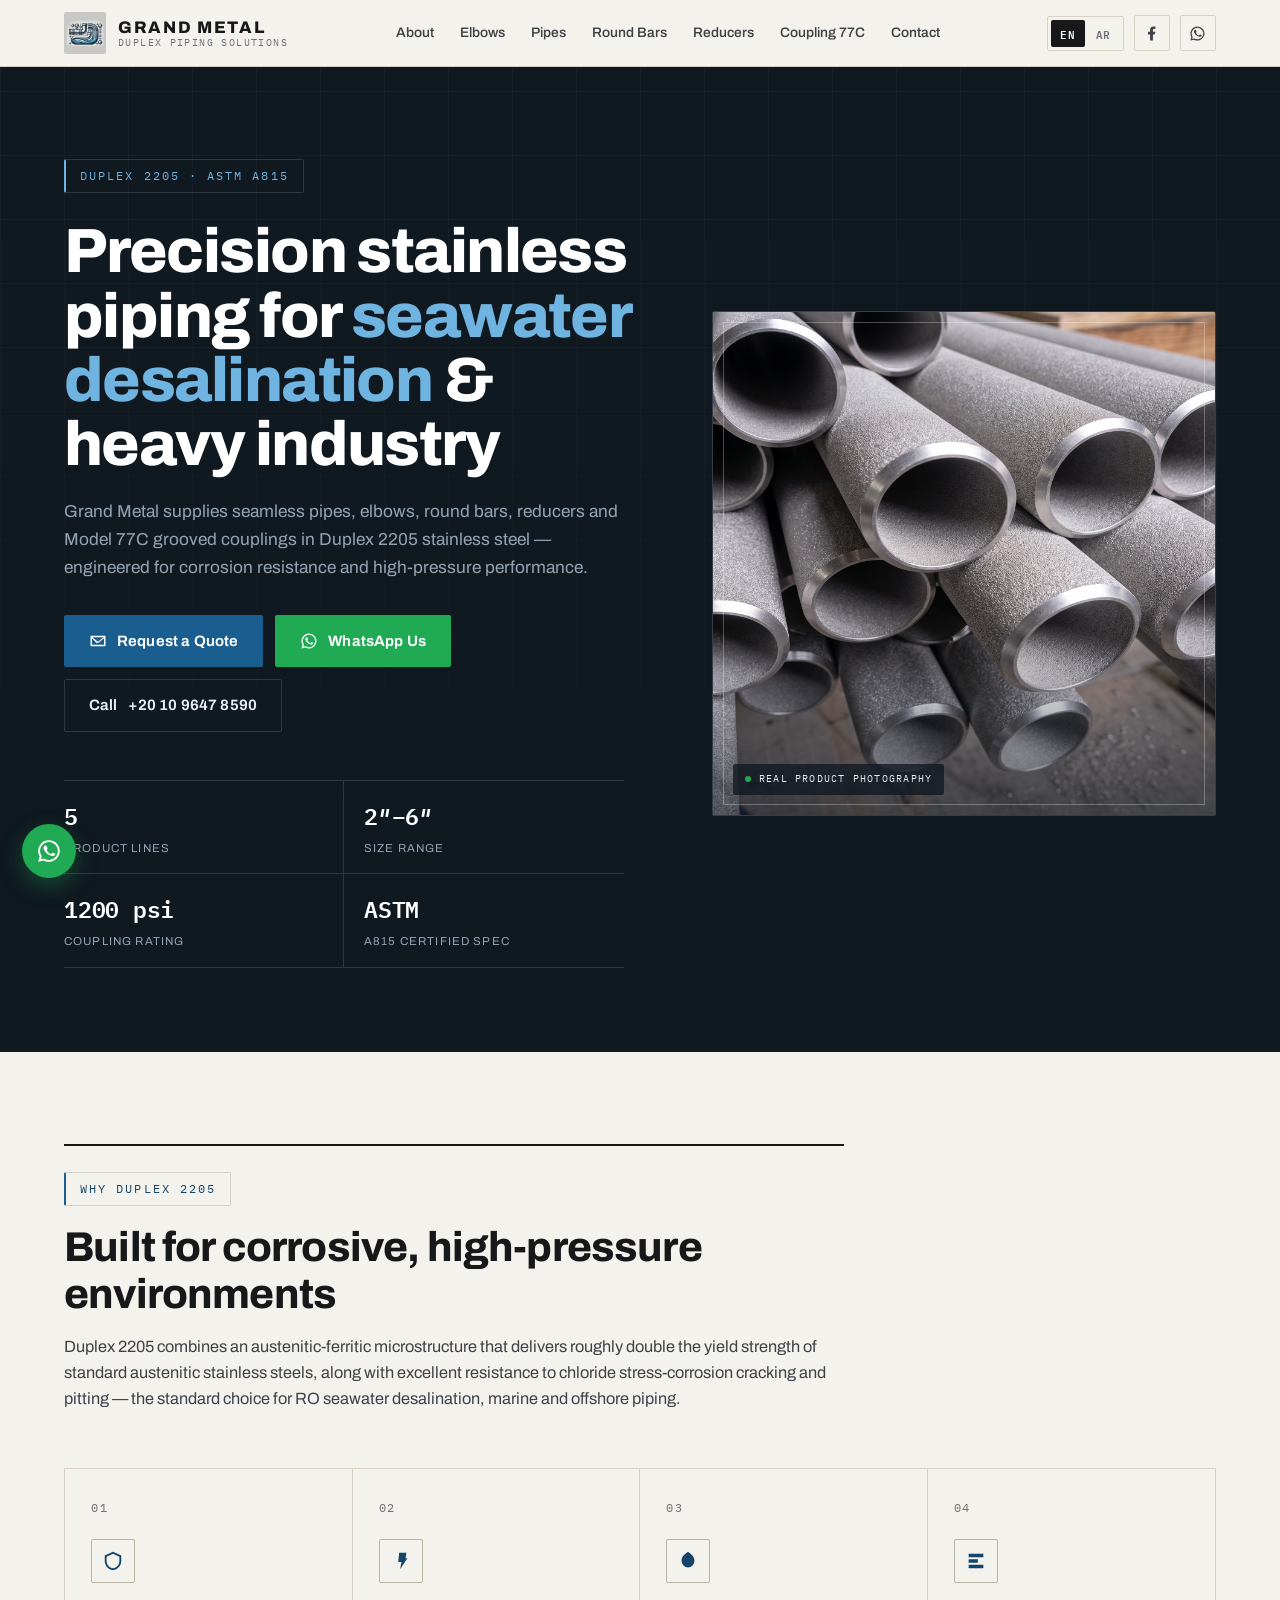
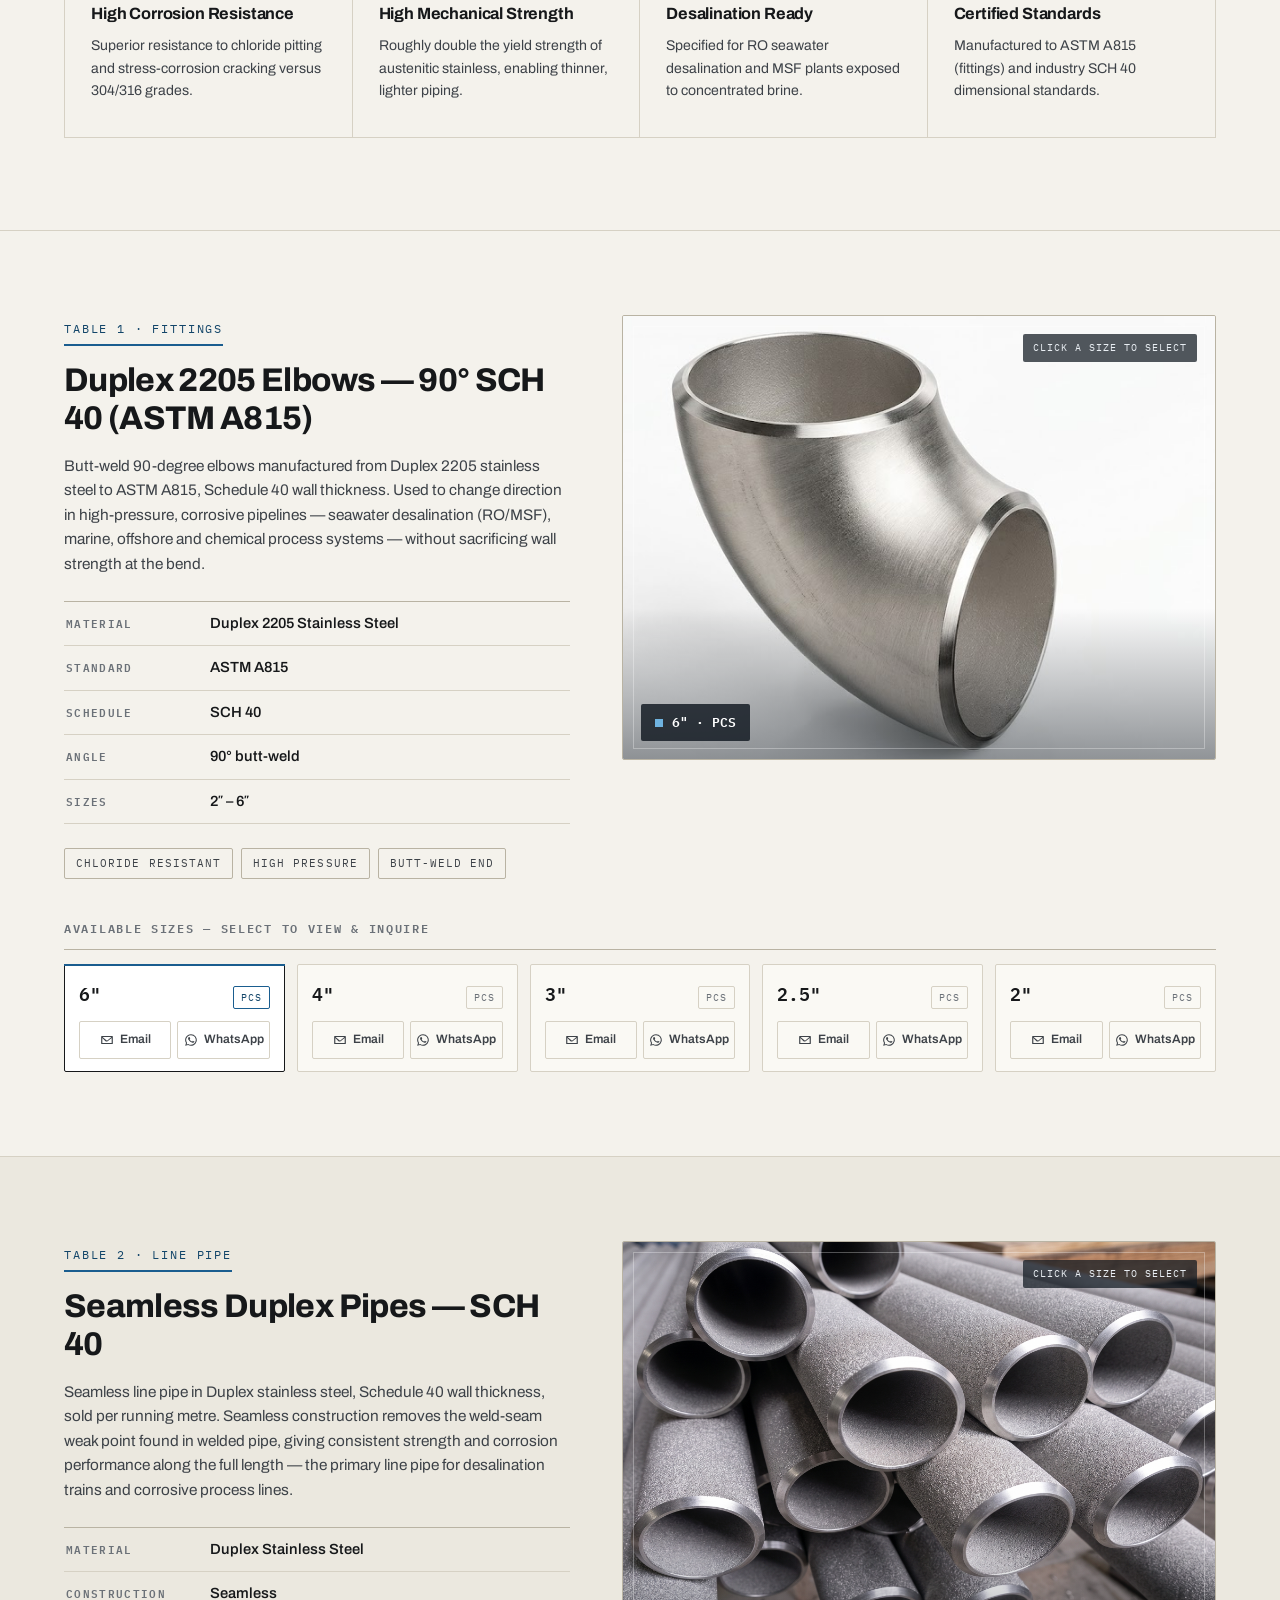
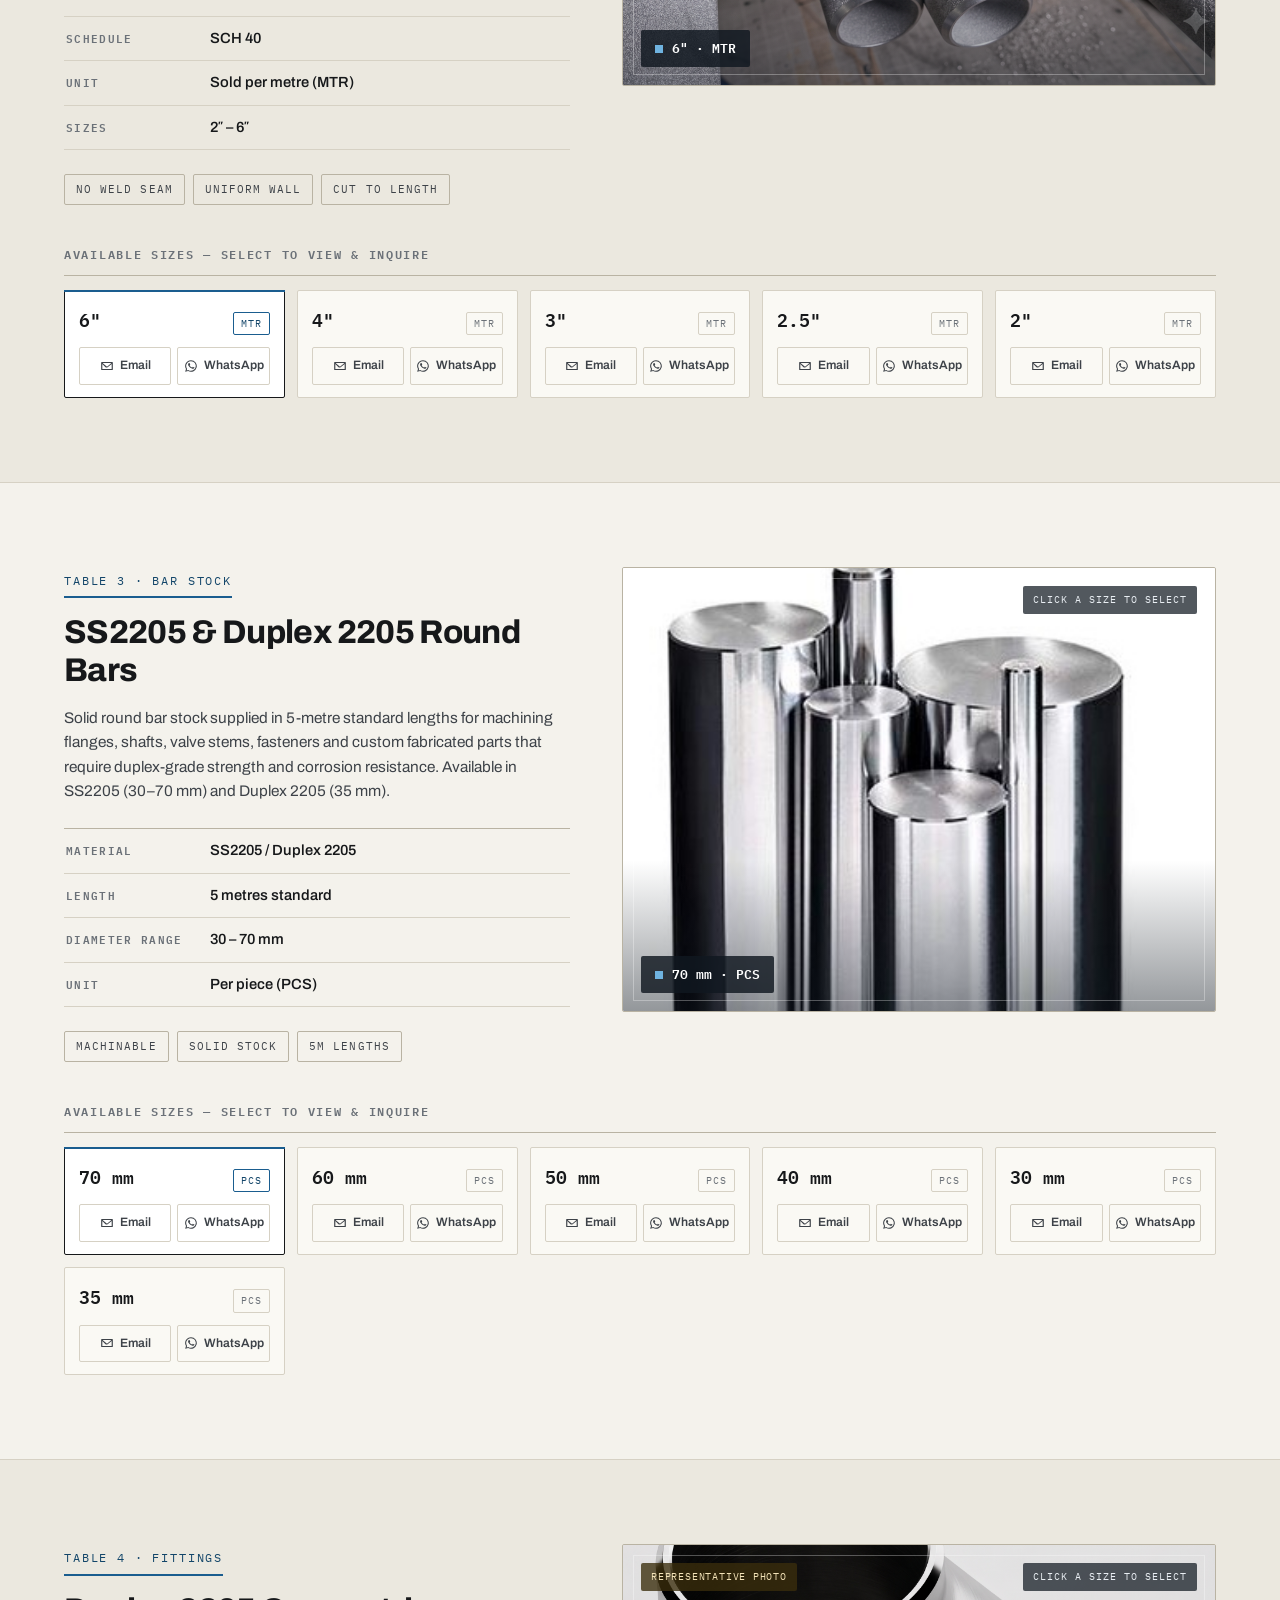
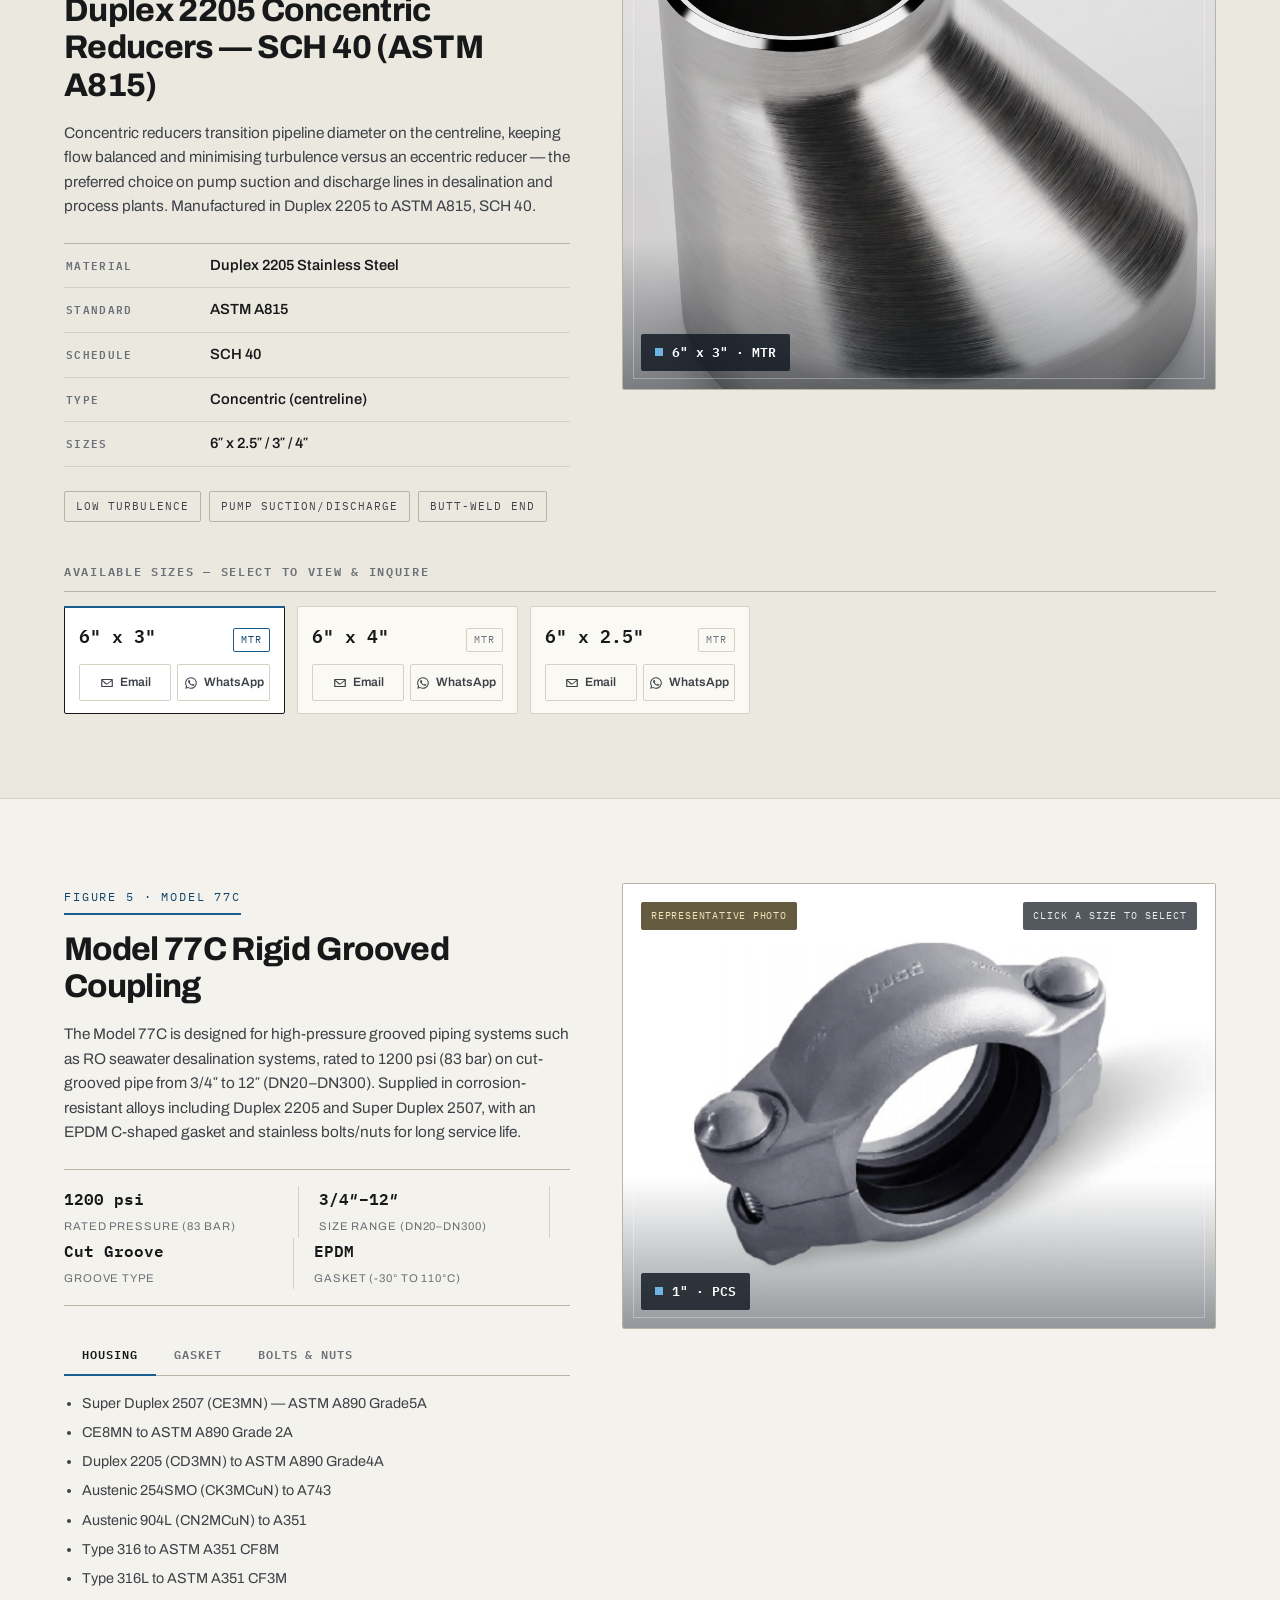
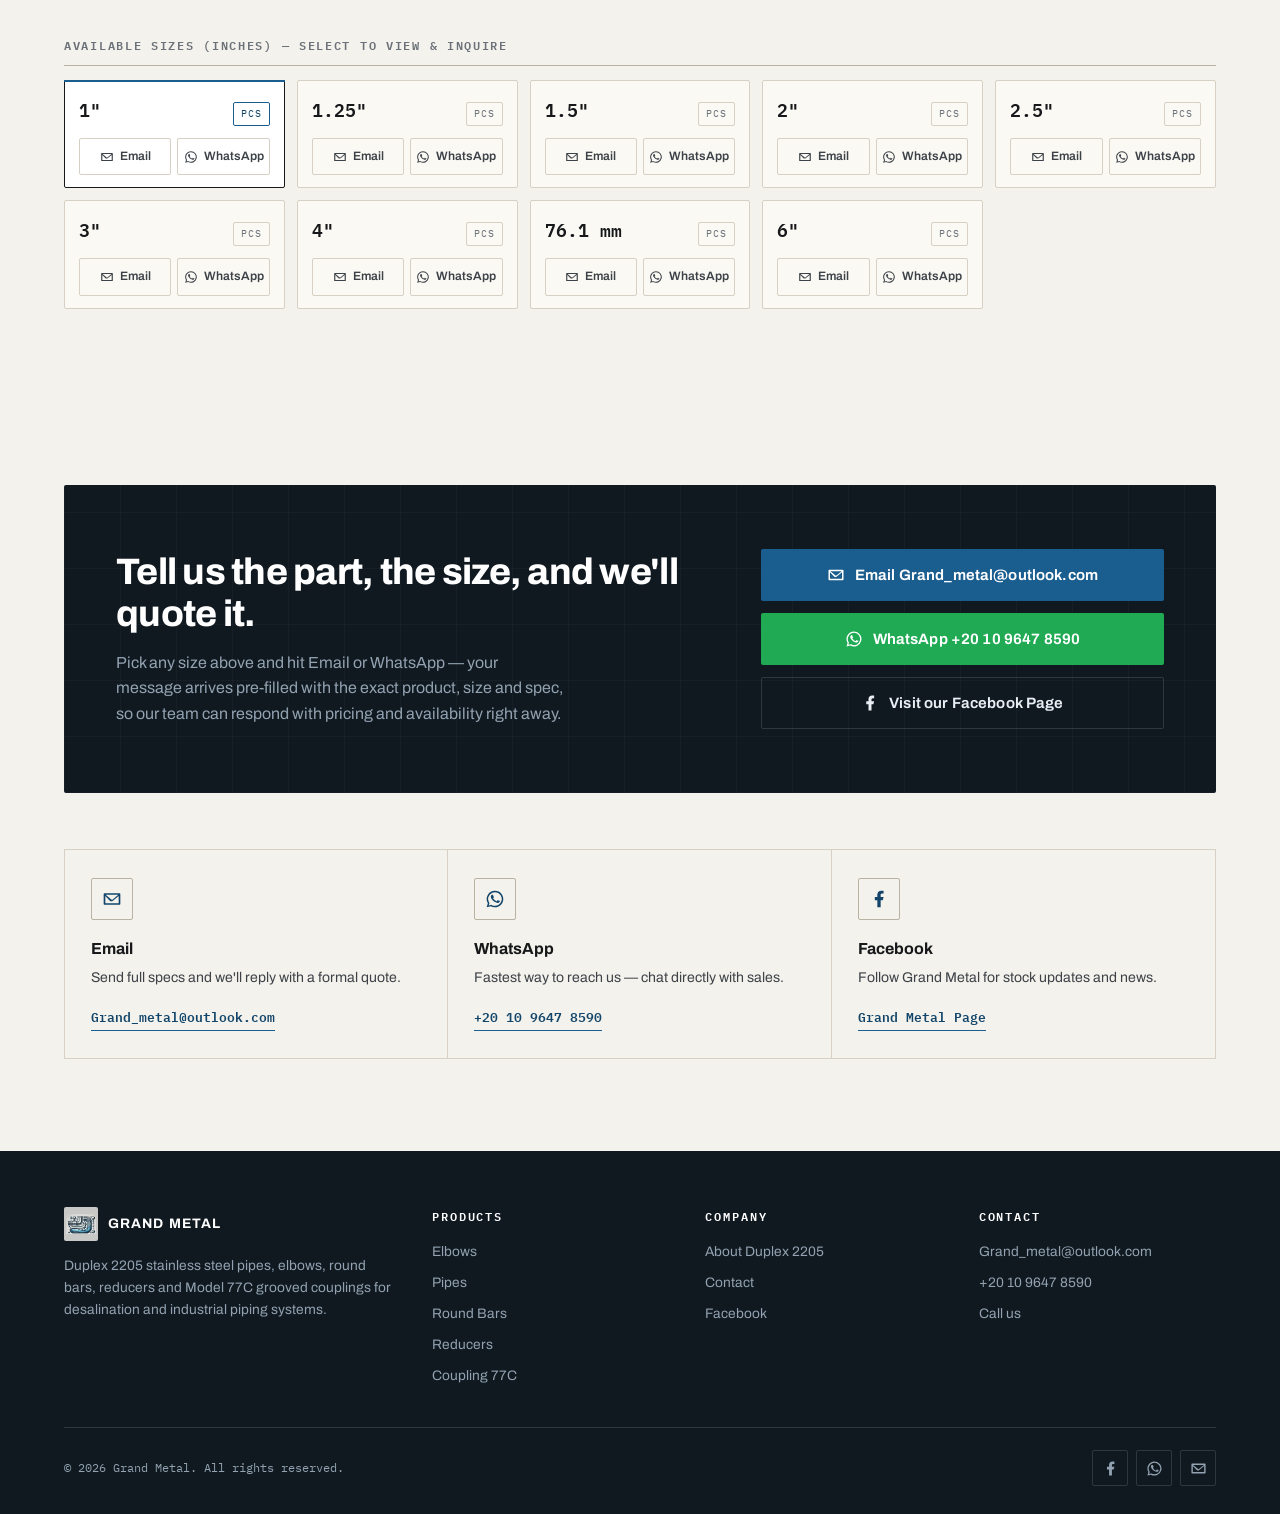
==== commit 8430e5bd: "style chance" ====
--- a/index.html
+++ b/index.html
@@ -9,12 +9,12 @@
 <meta name="author" content="Grand Metal">
 <meta name="robots" content="index, follow, max-image-preview:large">
 <link rel="canonical" href="https://grand-metal.store/">
-
 <!-- Icons -->
+
 <link rel="icon" href="/favicon.ico" sizes="any">
 <link rel="apple-touch-icon" href="/assets/icons/apple-touch-icon.png">
 <link rel="manifest" href="/site.webmanifest">
-<meta name="theme-color" content="#0a1a2b">
+<meta name="theme-color" content="#101820">
 
 <!-- Open Graph -->
 <meta property="og:type" content="website">
@@ -36,7 +36,7 @@
 
 <link rel="preconnect" href="https://fonts.googleapis.com">
 <link rel="preconnect" href="https://fonts.gstatic.com" crossorigin>
-<link rel="stylesheet" href="https://fonts.googleapis.com/css2?family=Cairo:wght@500;600;700;800&amp;display=swap">
+<link rel="stylesheet" href="https://fonts.googleapis.com/css2?family=Archivo:wght@400;500;600;700;800&amp;family=IBM+Plex+Mono:wght@400;500;600&amp;family=IBM+Plex+Sans+Arabic:wght@400;500;700&amp;display=swap">
 <link rel="stylesheet" href="/assets/css/style.css">
 
 <script type="application/ld+json">
--- a/assets/css/style.css
+++ b/assets/css/style.css
@@ -1,21 +1,42 @@
-/* Grand Metal — stylesheet */
+/* ============================================================
+   Grand Metal — stylesheet
+   Design language: engineering datasheet / mill certificate.
+   Warm paper ground, ink typography, hairline rules, mono
+   spec labels, one marine-blue accent. Sharp 2px radii.
+   ============================================================ */
 
 :root {
-  --bg: #060b14;
-  --bg-alt: #0a1524;
-  --panel: #0e1b2e;
-  --panel-2: #12253c;
-  --border: rgba(120, 170, 220, 0.16);
-  --text: #eaf2fb;
-  --text-dim: #9fb3c8;
-  --blue: #1c8fe0;
-  --blue-light: #3ea6f5;
-  --blue-pale: #bfe0fb;
-  --navy: #0a2e4d;
-  --whatsapp: #25d366;
-  --radius: 16px;
-  --shadow: 0 20px 50px rgba(0, 0, 0, 0.45);
-  --maxw: 1240px;
+  /* Ground */
+  --paper: #f4f2ec;
+  --paper-2: #ebe8df;
+  --paper-3: #e2ded2;
+  /* Ink */
+  --ink: #16181a;
+  --ink-2: #23262a;
+  --ink-soft: #3d4248;
+  --steel: #6b7178;
+  /* Rules */
+  --line: #d6d1c4;
+  --line-strong: #b9b3a3;
+  --line-dark: rgba(233, 238, 243, 0.14);
+  /* Accent */
+  --accent: #1a5d8f;
+  --accent-deep: #124569;
+  --accent-on-dark: #6fb3e0;
+  --accent-wash: rgba(26, 93, 143, 0.08);
+  /* Dark panels (hero / CTA / footer) */
+  --panel-dark: #101820;
+  --panel-dark-2: #16212c;
+  --text-on-dark: #e9eef3;
+  --dim-on-dark: #92a2b0;
+  /* Utility */
+  --whatsapp: #1faa53;
+  --note: #8a6a1f;
+  --radius: 2px;
+  --maxw: 1200px;
+  --font-sans: "Archivo", "Segoe UI", Roboto, Helvetica, Arial, sans-serif;
+  --font-mono: "IBM Plex Mono", "IBM Plex Sans Arabic", ui-monospace, "SF Mono", Menlo, monospace;
+  --font-ar: "IBM Plex Sans Arabic", "Tahoma", "Segoe UI", Arial, sans-serif;
 }
 
 * { box-sizing: border-box; }
@@ -23,16 +44,23 @@
 
 body {
   margin: 0;
-  font-family: "Inter", "Segoe UI", Roboto, Helvetica, Arial, sans-serif;
-  background: var(--bg);
-  color: var(--text);
-  line-height: 1.55;
+  font-family: var(--font-sans);
+  background: var(--paper);
+  color: var(--ink);
+  line-height: 1.6;
   -webkit-font-smoothing: antialiased;
+  text-rendering: optimizeLegibility;
 }
 
 img, svg { max-width: 100%; display: block; }
-
 a { color: inherit; text-decoration: none; }
+
+::selection { background: var(--accent); color: #fff; }
+
+:focus-visible {
+  outline: 2px solid var(--accent);
+  outline-offset: 2px;
+}
 
 .container {
   max-width: var(--maxw);
@@ -40,492 +68,828 @@
   padding: 0 24px;
 }
 
+/* Anchor targets clear the sticky header */
+section[id], [id="top"] { scroll-margin-top: 84px; }
+
 .skip-link {
   position: absolute;
   left: -9999px;
   top: 0;
-  background: var(--blue);
-  color: #fff;
+  background: var(--ink);
+  color: var(--paper);
   padding: 10px 16px;
   z-index: 999;
+  font-family: var(--font-mono);
+  font-size: 0.8rem;
 }
 .skip-link:focus { left: 12px; top: 12px; }
-
-/* ---------- Background texture ---------- */
-body::before {
-  content: "";
-  position: fixed;
-  inset: 0;
-  z-index: -2;
-  background:
-    radial-gradient(1100px 620px at 82% -8%, rgba(28, 143, 224, 0.24), transparent 60%),
-    radial-gradient(900px 500px at -10% 20%, rgba(62, 166, 245, 0.14), transparent 55%),
-    var(--bg);
-}
 
 /* ---------- Header ---------- */
 .site-header {
   position: sticky;
   top: 0;
   z-index: 100;
-  backdrop-filter: blur(14px);
-  background: rgba(6, 11, 20, 0.75);
-  border-bottom: 1px solid var(--border);
+  background: rgba(244, 242, 236, 0.92);
+  backdrop-filter: blur(10px);
+  border-bottom: 1px solid var(--line);
 }
 .header-inner {
+  max-width: var(--maxw);
+  margin: 0 auto;
   display: flex;
   align-items: center;
   justify-content: space-between;
-  padding: 14px 24px;
+  padding: 12px 24px;
   gap: 16px;
 }
 .brand { display: flex; align-items: center; gap: 12px; }
-.brand img { width: 44px; height: 44px; border-radius: 10px; }
-.brand .brand-text { display: flex; flex-direction: column; line-height: 1.1; }
-.brand .brand-text strong { font-size: 1.15rem; letter-spacing: 0.04em; color: #fff; }
-.brand .brand-text span { font-size: 0.72rem; color: var(--blue-pale); letter-spacing: 0.08em; text-transform: uppercase; }
-
-.main-nav { display: flex; align-items: center; gap: 22px; }
+.brand img { width: 42px; height: 42px; border-radius: var(--radius); }
+.brand .brand-text { display: flex; flex-direction: column; line-height: 1.15; }
+.brand .brand-text strong {
+  font-size: 1.05rem;
+  font-weight: 800;
+  letter-spacing: 0.1em;
+  color: var(--ink);
+}
+.brand .brand-text span {
+  font-family: var(--font-mono);
+  font-size: 0.62rem;
+  color: var(--steel);
+  letter-spacing: 0.14em;
+  text-transform: uppercase;
+}
+
+.main-nav { display: flex; align-items: center; gap: 26px; }
 .main-nav a {
-  font-size: 0.92rem;
-  color: var(--text-dim);
-  font-weight: 500;
+  position: relative;
+  font-size: 0.86rem;
+  font-weight: 550;
+  color: var(--ink-soft);
+  padding: 4px 0;
   transition: color 0.2s;
 }
-.main-nav a:hover { color: var(--blue-light); }
+.main-nav a::after {
+  content: "";
+  position: absolute;
+  left: 0; right: 100%; bottom: 0;
+  height: 2px;
+  background: var(--accent);
+  transition: right 0.25s ease;
+}
+.main-nav a:hover { color: var(--ink); }
+.main-nav a:hover::after { right: 0; }
 
 .header-actions { display: flex; align-items: center; gap: 10px; flex-shrink: 0; }
 .icon-link {
-  width: 38px; height: 38px;
+  width: 36px; height: 36px;
   display: grid; place-items: center;
-  border-radius: 50%;
-  border: 1px solid var(--border);
-  color: var(--text-dim);
-  transition: all 0.2s;
+  border-radius: var(--radius);
+  border: 1px solid var(--line);
+  color: var(--ink-soft);
+  transition: color 0.2s, border-color 0.2s, background 0.2s;
   flex-shrink: 0;
 }
-.icon-link:hover { color: #fff; border-color: var(--blue); background: rgba(28,143,224,0.15); }
-.icon-link svg { width: 18px; height: 18px; fill: currentColor; }
+.icon-link:hover { color: var(--accent-deep); border-color: var(--accent); background: var(--accent-wash); }
+.icon-link svg { width: 17px; height: 17px; fill: currentColor; }
 
 .nav-toggle {
   display: none;
   background: none;
-  border: 1px solid var(--border);
-  border-radius: 8px;
+  border: 1px solid var(--line);
+  border-radius: var(--radius);
   width: 40px; height: 40px;
-  color: #fff;
+  color: var(--ink);
+  cursor: pointer;
   flex-shrink: 0;
 }
+
+/* ---------- Language toggle ---------- */
+.lang-toggle {
+  display: flex; align-items: center; gap: 2px;
+  background: none;
+  border: 1px solid var(--line);
+  border-radius: var(--radius);
+  padding: 3px;
+  cursor: pointer;
+  color: var(--steel);
+  font-family: var(--font-mono);
+}
+.lang-toggle .lang-opt {
+  font-size: 0.7rem;
+  font-weight: 600;
+  letter-spacing: 0.06em;
+  padding: 4px 9px;
+  border-radius: var(--radius);
+  color: var(--steel);
+  transition: background 0.2s, color 0.2s;
+}
+.lang-toggle .lang-opt.active { background: var(--ink); color: var(--paper); }
+.lang-toggle .lang-sep { display: none; }
+.lang-toggle:hover { border-color: var(--line-strong); }
 
 /* ---------- Hero ---------- */
 .hero {
   position: relative;
-  padding: 96px 24px 90px;
+  background: var(--panel-dark);
+  color: var(--text-on-dark);
+  padding: 92px 0 84px;
   overflow: hidden;
   isolation: isolate;
 }
+/* Drafting-grid ground, faded toward the bottom */
 .hero::before {
   content: "";
   position: absolute; inset: 0; z-index: -1;
-  background:
-    linear-gradient(120deg, rgba(10, 26, 43, 0.9) 0%, rgba(13, 58, 99, 0.55) 45%, rgba(28, 143, 224, 0.25) 100%);
+  background-image:
+    repeating-linear-gradient(0deg, rgba(233, 238, 243, 0.035) 0 1px, transparent 1px 64px),
+    repeating-linear-gradient(90deg, rgba(233, 238, 243, 0.035) 0 1px, transparent 1px 64px);
+  -webkit-mask-image: linear-gradient(180deg, #000 0%, transparent 92%);
+  mask-image: linear-gradient(180deg, #000 0%, transparent 92%);
 }
 .hero-grid {
   display: grid;
-  grid-template-columns: 1.1fr 0.9fr;
-  gap: 48px;
+  grid-template-columns: 1.08fr 0.92fr;
+  gap: 56px;
   align-items: center;
   max-width: var(--maxw);
   margin: 0 auto;
+  padding: 0 24px;
 }
 .eyebrow {
   display: inline-flex;
   align-items: center;
-  gap: 8px;
-  font-size: 0.78rem;
-  letter-spacing: 0.14em;
-  text-transform: uppercase;
-  color: var(--blue-light);
-  background: rgba(28, 143, 224, 0.12);
-  border: 1px solid rgba(28, 143, 224, 0.35);
-  padding: 6px 14px;
-  border-radius: 999px;
-  margin-bottom: 22px;
+  gap: 10px;
+  font-family: var(--font-mono);
+  font-size: 0.72rem;
+  letter-spacing: 0.18em;
+  text-transform: uppercase;
+  color: var(--accent-on-dark);
+  border: 1px solid var(--line-dark);
+  border-inline-start: 2px solid var(--accent-on-dark);
+  padding: 7px 14px;
+  border-radius: var(--radius);
+  margin-bottom: 26px;
 }
 .hero h1 {
-  font-size: clamp(2.4rem, 5vw, 3.6rem);
-  line-height: 1.06;
-  margin: 0 0 20px;
+  font-size: clamp(2.5rem, 5.4vw, 3.9rem);
+  line-height: 1.03;
+  margin: 0 0 22px;
   font-weight: 800;
-  letter-spacing: -0.01em;
+  letter-spacing: -0.025em;
   color: #fff;
 }
-.hero h1 span { color: var(--blue-light); }
+.hero h1 span { color: var(--accent-on-dark); }
 .hero p.lead {
-  font-size: 1.1rem;
-  color: var(--text-dim);
-  max-width: 54ch;
-  margin: 0 0 32px;
-}
-.hero-ctas { display: flex; flex-wrap: wrap; gap: 14px; margin-bottom: 40px; }
+  font-size: 1.08rem;
+  font-weight: 420;
+  color: var(--dim-on-dark);
+  max-width: 56ch;
+  margin: 0 0 34px;
+}
+.hero-ctas { display: flex; flex-wrap: wrap; gap: 12px; margin-bottom: 48px; }
 
 .btn {
   display: inline-flex;
   align-items: center;
   gap: 10px;
-  padding: 14px 24px;
-  border-radius: 12px;
-  font-weight: 600;
-  font-size: 0.98rem;
+  padding: 13px 24px;
+  border-radius: var(--radius);
+  font-weight: 650;
+  font-size: 0.94rem;
+  letter-spacing: 0.01em;
   border: 1px solid transparent;
   cursor: pointer;
-  transition: transform 0.15s ease, box-shadow 0.15s ease, background 0.2s;
-}
-.btn:hover { transform: translateY(-2px); }
-.btn-primary { background: linear-gradient(135deg, var(--blue-light), var(--blue)); color: #fff; box-shadow: 0 10px 30px rgba(28,143,224,0.35); }
-.btn-primary:hover { box-shadow: 0 14px 36px rgba(28,143,224,0.5); }
-.btn-outline { border-color: rgba(255,255,255,0.25); color: #fff; }
-.btn-outline:hover { border-color: var(--blue-light); background: rgba(28,143,224,0.1); }
-.btn-whatsapp-solid { background: var(--whatsapp); color: #05210f; box-shadow: 0 10px 26px rgba(37,211,102,0.3); }
-
-.hero-stats { display: flex; gap: 34px; flex-wrap: wrap; }
-.hero-stats div strong { display: block; font-size: 1.6rem; color: #fff; font-weight: 800; }
-.hero-stats div span { font-size: 0.8rem; color: var(--text-dim); text-transform: uppercase; letter-spacing: 0.06em; }
-
+  transition: background 0.2s, border-color 0.2s, color 0.2s, transform 0.15s ease;
+}
+.btn:hover { transform: translateY(-1px); }
+.btn:active { transform: translateY(0); }
+.btn-primary { background: var(--accent); color: #fff; }
+.btn-primary:hover { background: var(--accent-deep); }
+.btn-outline { border-color: var(--line-dark); color: var(--text-on-dark); }
+.btn-outline:hover { border-color: var(--accent-on-dark); color: #fff; }
+.btn-whatsapp-solid { background: var(--whatsapp); color: #fff; }
+.btn-whatsapp-solid:hover { background: #188a43; }
+
+/* Datasheet stat matrix: hairline-separated cells, mono figures */
+.hero-stats {
+  display: grid;
+  grid-template-columns: repeat(2, minmax(0, 1fr));
+  border-top: 1px solid var(--line-dark);
+  max-width: 560px;
+}
+.hero-stats div {
+  padding: 16px 20px 14px 0;
+  border-bottom: 1px solid var(--line-dark);
+}
+.hero-stats div:nth-child(odd) { border-inline-end: 1px solid var(--line-dark); }
+.hero-stats div:nth-child(even) { padding-inline-start: 20px; }
+.hero-stats div strong {
+  display: block;
+  font-family: var(--font-mono);
+  font-size: 1.45rem;
+  font-weight: 600;
+  color: #fff;
+  letter-spacing: -0.01em;
+}
+.hero-stats div span {
+  font-size: 0.72rem;
+  color: var(--dim-on-dark);
+  text-transform: uppercase;
+  letter-spacing: 0.1em;
+}
+
+/* Photo framed like a technical plate */
 .hero-visual {
   position: relative;
-  border-radius: 24px;
+  border-radius: var(--radius);
   overflow: hidden;
-  border: 1px solid var(--border);
-  background: radial-gradient(circle at 30% 20%, rgba(28,143,224,0.25), transparent 60%), var(--panel);
-  box-shadow: var(--shadow);
+  border: 1px solid var(--line-dark);
+  background: var(--panel-dark-2);
   aspect-ratio: 1 / 1;
 }
 .hero-visual img { width: 100%; height: 100%; object-fit: cover; display: block; }
+.hero-visual::before {
+  content: "";
+  position: absolute; inset: 10px; z-index: 1;
+  border: 1px solid rgba(255, 255, 255, 0.28);
+  pointer-events: none;
+}
 .hero-visual::after {
   content: "";
   position: absolute; inset: 0;
-  background: linear-gradient(0deg, rgba(6,11,20,0.75) 0%, rgba(6,11,20,0.05) 45%, transparent 70%);
+  background: linear-gradient(0deg, rgba(16, 24, 32, 0.6) 0%, transparent 38%);
   pointer-events: none;
 }
 .hero-visual .tag-badge {
-  position: absolute; bottom: 14px; left: 14px; z-index: 1;
-  font-size: 0.72rem; letter-spacing: 0.08em; text-transform: uppercase;
-  color: var(--blue-pale); background: rgba(6,11,20,0.6);
-  border: 1px solid var(--border); padding: 6px 12px; border-radius: 999px;
+  position: absolute; bottom: 20px; left: 20px; z-index: 2;
+  font-family: var(--font-mono);
+  font-size: 0.64rem;
+  letter-spacing: 0.12em;
+  text-transform: uppercase;
+  color: var(--text-on-dark);
+  background: rgba(16, 24, 32, 0.78);
+  padding: 7px 12px;
+  border-radius: var(--radius);
   display: flex; align-items: center; gap: 8px;
 }
-.tag-badge .dot { width: 7px; height: 7px; border-radius: 50%; background: var(--blue-light); box-shadow: 0 0 8px var(--blue-light); }
+.tag-badge .dot { width: 6px; height: 6px; border-radius: 50%; background: var(--whatsapp); }
 
 /* ---------- Section shells ---------- */
-section { padding: 88px 0; }
-.section-head { max-width: 760px; margin: 0 auto 48px; text-align: center; }
-.section-head .eyebrow { margin-bottom: 16px; }
-.section-head h2 { font-size: clamp(1.8rem, 3.4vw, 2.5rem); margin: 0 0 14px; color: #fff; font-weight: 800; }
-.section-head p { color: var(--text-dim); font-size: 1.02rem; }
-
-.section-alt { background: linear-gradient(180deg, transparent, rgba(255,255,255,0.015) 20%, rgba(255,255,255,0.015) 80%, transparent); }
+section { padding: 92px 0; }
+
+.section-head {
+  max-width: 780px;
+  margin: 0 0 56px;
+  text-align: start;
+  padding-top: 26px;
+  border-top: 2px solid var(--ink);
+}
+.section-head .eyebrow {
+  color: var(--accent-deep);
+  border-color: var(--line);
+  border-inline-start-color: var(--accent);
+  margin-bottom: 18px;
+}
+.section-head h2 {
+  font-size: clamp(1.9rem, 3.4vw, 2.6rem);
+  margin: 0 0 16px;
+  color: var(--ink);
+  font-weight: 750;
+  letter-spacing: -0.02em;
+  line-height: 1.12;
+}
+.section-head p { color: var(--ink-soft); font-size: 1.02rem; margin: 0; }
+
+.section-alt { background: var(--paper-2); }
 
 /* ---------- About ---------- */
-.about-grid { display: grid; grid-template-columns: repeat(4, 1fr); gap: 22px; }
+.about-grid {
+  display: grid;
+  grid-template-columns: repeat(4, 1fr);
+  gap: 0;
+  border: 1px solid var(--line);
+  background: var(--line);
+  counter-reset: about;
+}
 .about-card {
-  background: var(--panel);
-  border: 1px solid var(--border);
-  border-radius: var(--radius);
-  padding: 26px 22px;
+  counter-increment: about;
+  background: var(--paper);
+  padding: 30px 26px 34px;
+  outline: 1px solid var(--line);
+  transition: background 0.25s;
+}
+.about-card:hover { background: #faf9f4; }
+.about-card::before {
+  content: "0" counter(about);
+  display: block;
+  font-family: var(--font-mono);
+  font-size: 0.72rem;
+  letter-spacing: 0.14em;
+  color: var(--steel);
+  margin-bottom: 22px;
 }
 .about-card .ic {
-  width: 46px; height: 46px; border-radius: 12px;
-  background: linear-gradient(135deg, var(--blue-light), var(--blue));
-  display: grid; place-items: center; margin-bottom: 16px;
-}
-.about-card .ic svg { width: 24px; height: 24px; fill: #fff; }
-.about-card h3 { font-size: 1.02rem; margin: 0 0 8px; color: #fff; }
-.about-card p { font-size: 0.9rem; color: var(--text-dim); margin: 0; }
-
-/* ---------- Product section ---------- */
-.product-section { padding: 70px 0; border-top: 1px solid var(--border); }
+  width: 44px; height: 44px;
+  border: 1px solid var(--line-strong);
+  border-radius: var(--radius);
+  display: grid; place-items: center;
+  margin-bottom: 18px;
+  color: var(--accent-deep);
+}
+.about-card .ic svg { width: 22px; height: 22px; fill: currentColor; }
+.about-card h3 { font-size: 1.02rem; font-weight: 700; margin: 0 0 8px; color: var(--ink); letter-spacing: -0.01em; }
+.about-card p { font-size: 0.88rem; color: var(--ink-soft); margin: 0; }
+
+/* ---------- Product sections ---------- */
+.product-section { padding: 84px 0; border-top: 1px solid var(--line); }
 .product-layout {
   display: grid;
-  grid-template-columns: 0.9fr 1.1fr;
-  gap: 42px;
+  grid-template-columns: 0.92fr 1.08fr;
+  gap: 52px;
   align-items: start;
 }
 .product-layout.reverse .viewer { order: 2; }
 .product-layout.reverse .product-info { order: 1; }
 
 .product-info .kicker {
-  font-size: 0.78rem; letter-spacing: 0.12em; text-transform: uppercase;
-  color: var(--blue-light); font-weight: 700; margin-bottom: 10px;
-}
-.product-info h2 { font-size: clamp(1.6rem, 3vw, 2.1rem); color: #fff; margin: 0 0 16px; font-weight: 800; }
-.product-info p.desc { color: var(--text-dim); margin: 0 0 20px; }
-.spec-list { list-style: none; padding: 0; margin: 0 0 26px; display: grid; gap: 10px; }
+  display: inline-block;
+  font-family: var(--font-mono);
+  font-size: 0.72rem;
+  letter-spacing: 0.16em;
+  text-transform: uppercase;
+  color: var(--accent-deep);
+  border-bottom: 2px solid var(--accent);
+  padding-bottom: 6px;
+  margin-bottom: 16px;
+}
+.product-info h2 {
+  font-size: clamp(1.55rem, 2.8vw, 2.05rem);
+  color: var(--ink);
+  margin: 0 0 16px;
+  font-weight: 750;
+  letter-spacing: -0.02em;
+  line-height: 1.15;
+}
+.product-info p.desc { color: var(--ink-soft); font-size: 0.96rem; margin: 0 0 24px; }
+
+/* Spec table: datasheet rows */
+.spec-list {
+  list-style: none;
+  padding: 0;
+  margin: 0 0 24px;
+  border-top: 1px solid var(--line-strong);
+}
 .spec-list li {
-  display: flex; gap: 10px; align-items: flex-start;
-  font-size: 0.92rem; color: var(--text);
-  background: var(--panel);
-  border: 1px solid var(--border);
-  padding: 10px 14px; border-radius: 10px;
-}
-.spec-list li b { color: var(--blue-light); font-weight: 700; min-width: 118px; display: inline-block; }
-
+  display: flex;
+  gap: 16px;
+  align-items: baseline;
+  font-size: 0.92rem;
+  color: var(--ink);
+  padding: 10px 2px;
+  border-bottom: 1px solid var(--line);
+}
+.spec-list li b {
+  font-family: var(--font-mono);
+  font-size: 0.7rem;
+  font-weight: 600;
+  text-transform: uppercase;
+  letter-spacing: 0.12em;
+  color: var(--steel);
+  min-width: 128px;
+  flex-shrink: 0;
+}
+.spec-list li span { font-weight: 550; }
+
+.badge-row { display: flex; gap: 8px; flex-wrap: wrap; margin-top: 20px; }
+.badge-row span {
+  font-family: var(--font-mono);
+  font-size: 0.66rem;
+  letter-spacing: 0.1em;
+  text-transform: uppercase;
+  color: var(--ink-soft);
+  border: 1px solid var(--line-strong);
+  padding: 6px 11px;
+  border-radius: var(--radius);
+  background: transparent;
+}
+
+/* Photo viewer: technical plate */
 .viewer {
   position: relative;
   border-radius: var(--radius);
-  border: 1px solid var(--border);
-  background: radial-gradient(circle at 70% 20%, rgba(28,143,224,0.18), transparent 55%), var(--panel);
-  box-shadow: var(--shadow);
+  border: 1px solid var(--line-strong);
+  background: var(--paper-3);
   aspect-ratio: 4 / 3;
   overflow: hidden;
 }
 .viewer img {
   width: 100%; height: 100%; object-fit: cover; display: block;
-  transition: transform 0.5s ease;
-}
-.viewer:hover img { transform: scale(1.045); }
+  transition: transform 0.6s cubic-bezier(0.22, 0.61, 0.36, 1);
+}
+.viewer:hover img { transform: scale(1.03); }
+.viewer::before {
+  content: "";
+  position: absolute; inset: 10px; z-index: 1;
+  border: 1px solid rgba(255, 255, 255, 0.3);
+  pointer-events: none;
+}
 .viewer::after {
   content: "";
   position: absolute; inset: 0;
-  background: linear-gradient(0deg, rgba(6,11,20,0.55) 0%, transparent 40%);
+  background: linear-gradient(0deg, rgba(16, 24, 32, 0.45) 0%, transparent 34%);
   pointer-events: none;
 }
 .viewer .viewer-hint {
-  position: absolute; top: 14px; right: 14px; z-index: 1;
-  font-size: 0.7rem; color: var(--blue-pale);
-  background: rgba(6,11,20,0.55); border: 1px solid var(--border);
-  padding: 6px 10px; border-radius: 999px;
+  position: absolute; top: 18px; right: 18px; z-index: 2;
+  font-family: var(--font-mono);
+  font-size: 0.62rem;
+  letter-spacing: 0.1em;
+  text-transform: uppercase;
+  color: var(--text-on-dark);
+  background: rgba(16, 24, 32, 0.72);
+  padding: 6px 10px;
+  border-radius: var(--radius);
 }
 .viewer .viewer-dim {
-  position: absolute; left: 14px; bottom: 14px; z-index: 1;
-  font-size: 0.82rem; font-weight: 700; color: #fff;
-  background: rgba(6,11,20,0.65); border: 1px solid var(--border);
-  padding: 8px 14px; border-radius: 10px;
-  display: flex; align-items: center; gap: 8px;
-}
-.viewer .viewer-dim .sw { width: 10px; height: 10px; border-radius: 3px; background: var(--blue-light); }
+  position: absolute; left: 18px; bottom: 18px; z-index: 2;
+  font-family: var(--font-mono);
+  font-size: 0.82rem;
+  font-weight: 600;
+  color: #fff;
+  background: rgba(16, 24, 32, 0.82);
+  padding: 8px 14px;
+  border-radius: var(--radius);
+  display: flex; align-items: center; gap: 9px;
+}
+.viewer .viewer-dim .sw { width: 8px; height: 8px; background: var(--accent-on-dark); }
 .viewer .viewer-note {
-  position: absolute; top: 14px; left: 14px; z-index: 1;
-  font-size: 0.68rem; color: #ffe7b0;
-  background: rgba(63,47,10,0.65); border: 1px solid rgba(255,200,90,0.35);
-  padding: 6px 10px; border-radius: 999px;
+  position: absolute; top: 18px; left: 18px; z-index: 2;
+  font-family: var(--font-mono);
+  font-size: 0.62rem;
+  letter-spacing: 0.08em;
+  text-transform: uppercase;
+  color: #f3e3b8;
+  background: rgba(58, 45, 12, 0.78);
+  padding: 6px 10px;
+  border-radius: var(--radius);
 }
 
 /* ---------- Size grid ---------- */
-.sizes-block { margin-top: 30px; }
-.sizes-block h3 { font-size: 1.05rem; color: #fff; margin: 0 0 16px; }
+.sizes-block { margin-top: 40px; }
+.sizes-block h3 {
+  font-family: var(--font-mono);
+  font-size: 0.76rem;
+  font-weight: 600;
+  letter-spacing: 0.14em;
+  text-transform: uppercase;
+  color: var(--steel);
+  margin: 0 0 14px;
+  padding-bottom: 10px;
+  border-bottom: 1px solid var(--line-strong);
+}
 .size-grid {
   display: grid;
-  grid-template-columns: repeat(auto-fill, minmax(190px, 1fr));
-  gap: 14px;
+  grid-template-columns: repeat(auto-fill, minmax(185px, 1fr));
+  gap: 12px;
 }
 .size-card {
-  background: var(--panel);
-  border: 1px solid var(--border);
-  border-radius: 14px;
-  padding: 16px;
-  transition: border-color 0.2s, transform 0.2s, background 0.2s;
+  position: relative;
+  background: #faf9f4;
+  border: 1px solid var(--line);
+  border-radius: var(--radius);
+  padding: 14px 14px 12px;
+  transition: border-color 0.2s, background 0.2s, transform 0.2s;
   cursor: pointer;
 }
-.size-card:hover, .size-card.active {
-  border-color: var(--blue);
-  background: var(--panel-2);
-  transform: translateY(-3px);
-}
+.size-card::before {
+  content: "";
+  position: absolute; top: -1px; left: -1px; right: -1px;
+  height: 2px;
+  background: var(--accent);
+  transform: scaleX(0);
+  transform-origin: left;
+  transition: transform 0.25s ease;
+}
+.size-card:hover { border-color: var(--line-strong); transform: translateY(-2px); }
+.size-card.active { border-color: var(--ink); background: #fff; }
+.size-card.active::before, .size-card:hover::before { transform: scaleX(1); }
 .size-card-top { display: flex; align-items: baseline; justify-content: space-between; margin-bottom: 12px; }
-.size-value { font-size: 1.2rem; font-weight: 800; color: #fff; }
-.size-unit { font-size: 0.7rem; color: var(--blue-pale); background: rgba(28,143,224,0.14); padding: 3px 8px; border-radius: 6px; letter-spacing: 0.04em; }
-.size-card-actions { display: flex; gap: 8px; }
+.size-value {
+  font-family: var(--font-mono);
+  font-size: 1.15rem;
+  font-weight: 600;
+  color: var(--ink);
+}
+.size-unit {
+  font-family: var(--font-mono);
+  font-size: 0.62rem;
+  letter-spacing: 0.1em;
+  color: var(--steel);
+  border: 1px solid var(--line);
+  padding: 3px 7px;
+  border-radius: var(--radius);
+}
+.size-card.active .size-unit { color: var(--accent-deep); border-color: var(--accent); }
+.size-card-actions { display: flex; gap: 6px; }
 
 .btn-icon {
   flex: 1;
   display: flex; align-items: center; justify-content: center; gap: 6px;
-  padding: 9px 8px;
-  border-radius: 9px;
-  font-size: 0.78rem;
-  font-weight: 600;
-  border: 1px solid var(--border);
-  color: var(--text);
-  transition: all 0.2s;
-}
-.btn-icon svg { width: 15px; height: 15px; fill: currentColor; flex-shrink: 0; }
-.btn-email:hover { background: rgba(28,143,224,0.16); border-color: var(--blue); color: #fff; }
-.btn-whatsapp:hover { background: rgba(37,211,102,0.16); border-color: var(--whatsapp); color: #fff; }
-
-/* ---------- Coupling materials ---------- */
-.material-tabs { display: flex; flex-wrap: wrap; gap: 10px; margin: 26px 0 18px; }
+  padding: 8px 6px;
+  border-radius: var(--radius);
+  font-size: 0.76rem;
+  font-weight: 600;
+  border: 1px solid var(--line);
+  color: var(--ink-soft);
+  background: transparent;
+  transition: background 0.2s, border-color 0.2s, color 0.2s;
+}
+.btn-icon svg { width: 14px; height: 14px; fill: currentColor; flex-shrink: 0; }
+.btn-email:hover { background: var(--accent); border-color: var(--accent); color: #fff; }
+.btn-whatsapp:hover { background: var(--whatsapp); border-color: var(--whatsapp); color: #fff; }
+
+/* ---------- Coupling: materials & pressure ---------- */
+.material-tabs {
+  display: flex;
+  flex-wrap: wrap;
+  gap: 0;
+  margin: 28px 0 0;
+  border-bottom: 1px solid var(--line-strong);
+}
 .material-tabs button {
-  padding: 8px 16px; border-radius: 999px; border: 1px solid var(--border);
-  background: var(--panel); color: var(--text-dim); font-size: 0.85rem; cursor: pointer;
-  transition: all 0.2s;
-}
-.material-tabs button.active, .material-tabs button:hover { border-color: var(--blue); color: #fff; background: rgba(28,143,224,0.15); }
-.material-panels .panel { display: none; color: var(--text-dim); font-size: 0.92rem; }
+  padding: 10px 18px;
+  border: 0;
+  border-bottom: 2px solid transparent;
+  margin-bottom: -1px;
+  background: none;
+  color: var(--steel);
+  font-family: var(--font-mono);
+  font-size: 0.76rem;
+  font-weight: 600;
+  letter-spacing: 0.08em;
+  text-transform: uppercase;
+  cursor: pointer;
+  transition: color 0.2s, border-color 0.2s;
+}
+.material-tabs button:hover { color: var(--ink); }
+.material-tabs button.active { color: var(--ink); border-bottom-color: var(--accent); }
+.material-panels { padding-top: 16px; }
+.material-panels .panel { display: none; color: var(--ink-soft); font-size: 0.9rem; }
 .material-panels .panel.active { display: block; }
-.material-panels ul { margin: 0; padding-left: 18px; }
+.material-panels ul { margin: 0; padding-inline-start: 18px; }
 .material-panels li { margin-bottom: 6px; }
+.material-panels p { margin: 0; }
 
 .pressure-strip {
-  display: flex; gap: 24px; flex-wrap: wrap;
-  background: var(--panel); border: 1px solid var(--border); border-radius: 14px;
-  padding: 18px 22px; margin: 20px 0;
-}
-.pressure-strip div strong { display: block; color: #fff; font-size: 1.05rem; }
-.pressure-strip div span { color: var(--text-dim); font-size: 0.78rem; text-transform: uppercase; letter-spacing: 0.05em; }
+  display: flex;
+  flex-wrap: wrap;
+  border-top: 1px solid var(--line-strong);
+  border-bottom: 1px solid var(--line-strong);
+  padding: 16px 0;
+  margin: 22px 0 0;
+}
+.pressure-strip div {
+  flex: 1 1 auto;
+  min-width: 130px;
+  padding-inline-end: 20px;
+  margin-inline-end: 20px;
+  border-inline-end: 1px solid var(--line);
+}
+.pressure-strip div:last-child { border-inline-end: 0; margin-inline-end: 0; padding-inline-end: 0; }
+.pressure-strip div strong {
+  display: block;
+  font-family: var(--font-mono);
+  font-size: 1.02rem;
+  font-weight: 600;
+  color: var(--ink);
+}
+.pressure-strip div span {
+  color: var(--steel);
+  font-size: 0.7rem;
+  text-transform: uppercase;
+  letter-spacing: 0.08em;
+}
 
 /* ---------- Contact / CTA ---------- */
 .cta-band {
-  border-radius: 28px;
-  padding: 60px 44px;
-  background: linear-gradient(120deg, #0a2e4d, #0d5fa8 55%, #1c8fe0);
+  position: relative;
+  border-radius: var(--radius);
+  padding: 64px 52px;
+  background: var(--panel-dark);
+  color: var(--text-on-dark);
   display: grid;
   grid-template-columns: 1.2fr 0.8fr;
-  gap: 30px;
+  gap: 40px;
   align-items: center;
-  box-shadow: var(--shadow);
-}
-.cta-band h2 { color: #fff; font-size: clamp(1.6rem, 3vw, 2.2rem); margin: 0 0 12px; font-weight: 800; }
-.cta-band p { color: var(--blue-pale); margin: 0; max-width: 48ch; }
-.cta-actions { display: flex; flex-direction: column; gap: 14px; }
+  overflow: hidden;
+  isolation: isolate;
+}
+.cta-band::before {
+  content: "";
+  position: absolute; inset: 0; z-index: -1;
+  background-image:
+    repeating-linear-gradient(0deg, rgba(233, 238, 243, 0.03) 0 1px, transparent 1px 56px),
+    repeating-linear-gradient(90deg, rgba(233, 238, 243, 0.03) 0 1px, transparent 1px 56px);
+}
+.cta-band h2 {
+  color: #fff;
+  font-size: clamp(1.6rem, 3vw, 2.3rem);
+  margin: 0 0 14px;
+  font-weight: 750;
+  letter-spacing: -0.02em;
+  line-height: 1.15;
+}
+.cta-band p { color: var(--dim-on-dark); margin: 0; max-width: 50ch; }
+.cta-actions { display: flex; flex-direction: column; gap: 12px; }
 .cta-actions .btn { justify-content: center; }
+.cta-band .btn-outline { border-color: var(--line-dark); color: var(--text-on-dark); }
 
 .contact-grid {
-  display: grid; grid-template-columns: repeat(3, 1fr); gap: 20px; margin-top: 50px;
+  display: grid;
+  grid-template-columns: repeat(3, 1fr);
+  gap: 0;
+  margin-top: 56px;
+  border: 1px solid var(--line);
+  background: var(--line);
 }
 .contact-card {
-  background: var(--panel); border: 1px solid var(--border); border-radius: var(--radius);
-  padding: 24px; text-align: center;
-}
+  background: var(--paper);
+  outline: 1px solid var(--line);
+  padding: 28px 26px;
+  text-align: start;
+  transition: background 0.25s;
+}
+.contact-card:hover { background: #faf9f4; }
 .contact-card .ic {
-  width: 48px; height: 48px; margin: 0 auto 14px; border-radius: 50%;
-  display: grid; place-items: center; background: rgba(28,143,224,0.15); color: var(--blue-light);
-}
-.contact-card .ic svg { width: 22px; height: 22px; fill: currentColor; }
-.contact-card h3 { color: #fff; font-size: 1rem; margin: 0 0 6px; }
-.contact-card p { color: var(--text-dim); font-size: 0.88rem; margin: 0 0 14px; }
-.contact-card a.link { color: var(--blue-light); font-weight: 600; font-size: 0.9rem; }
+  width: 42px; height: 42px;
+  margin: 0 0 16px;
+  border-radius: var(--radius);
+  display: grid; place-items: center;
+  border: 1px solid var(--line-strong);
+  color: var(--accent-deep);
+}
+.contact-card .ic svg { width: 20px; height: 20px; fill: currentColor; }
+.contact-card h3 { color: var(--ink); font-size: 1rem; font-weight: 700; margin: 0 0 6px; }
+.contact-card p { color: var(--ink-soft); font-size: 0.88rem; margin: 0 0 14px; }
+.contact-card a.link {
+  font-family: var(--font-mono);
+  color: var(--accent-deep);
+  font-weight: 600;
+  font-size: 0.84rem;
+  border-bottom: 1px solid var(--accent);
+  padding-bottom: 2px;
+}
+.contact-card a.link:hover { color: var(--accent); }
 
 /* ---------- Footer ---------- */
 .site-footer {
-  border-top: 1px solid var(--border);
-  padding: 46px 0 26px;
-  color: var(--text-dim);
+  background: var(--panel-dark);
+  color: var(--dim-on-dark);
+  padding: 56px 0 28px;
   font-size: 0.86rem;
 }
-.footer-grid { display: grid; grid-template-columns: 1.4fr 1fr 1fr 1fr; gap: 30px; margin-bottom: 30px; }
-.footer-grid h4 { color: #fff; font-size: 0.92rem; margin: 0 0 14px; }
-.footer-grid ul { list-style: none; padding: 0; margin: 0; display: grid; gap: 8px; }
-.footer-grid ul a:hover { color: var(--blue-light); }
+.footer-grid {
+  display: grid;
+  grid-template-columns: 1.4fr 1fr 1fr 1fr;
+  gap: 36px;
+  margin-bottom: 40px;
+}
+.footer-grid h4 {
+  font-family: var(--font-mono);
+  color: #fff;
+  font-size: 0.72rem;
+  font-weight: 600;
+  letter-spacing: 0.16em;
+  text-transform: uppercase;
+  margin: 0 0 16px;
+}
+.footer-grid ul { list-style: none; padding: 0; margin: 0; display: grid; gap: 9px; }
+.footer-grid ul a { transition: color 0.2s; }
+.footer-grid ul a:hover { color: #fff; }
 .footer-brand { display: flex; align-items: center; gap: 10px; margin-bottom: 14px; }
-.footer-brand img { width: 34px; height: 34px; border-radius: 8px; }
-.footer-brand strong { color: #fff; }
+.footer-brand img { width: 34px; height: 34px; border-radius: var(--radius); }
+.footer-brand strong { color: #fff; letter-spacing: 0.08em; }
 .footer-bottom {
-  border-top: 1px solid var(--border);
-  padding-top: 20px;
-  display: flex; justify-content: space-between; flex-wrap: wrap; gap: 10px;
-}
-.footer-social { display: flex; gap: 10px; }
-
-/* ---------- Misc ---------- */
-.badge-row { display: flex; gap: 10px; flex-wrap: wrap; margin-top: 18px; }
-.badge-row span {
-  font-size: 0.72rem; color: var(--blue-pale); border: 1px solid var(--border);
-  padding: 5px 11px; border-radius: 999px; background: rgba(28,143,224,0.08);
-}
-
+  border-top: 1px solid var(--line-dark);
+  padding-top: 22px;
+  display: flex; justify-content: space-between; align-items: center;
+  flex-wrap: wrap; gap: 12px;
+  font-family: var(--font-mono);
+  font-size: 0.74rem;
+}
+.footer-social { display: flex; gap: 8px; }
+.site-footer .icon-link { border-color: var(--line-dark); color: var(--dim-on-dark); }
+.site-footer .icon-link:hover { color: #fff; border-color: var(--accent-on-dark); background: rgba(111, 179, 224, 0.1); }
+
+/* ---------- Floating controls ---------- */
 .back-to-top {
   position: fixed; right: 22px; bottom: 22px; z-index: 90;
-  width: 46px; height: 46px; border-radius: 50%;
-  background: var(--blue); color: #fff; display: grid; place-items: center;
-  box-shadow: 0 10px 26px rgba(28,143,224,0.4);
-  opacity: 0; pointer-events: none; transition: opacity 0.25s, transform 0.25s;
-}
+  width: 44px; height: 44px;
+  border: 1px solid var(--line-strong);
+  border-radius: var(--radius);
+  background: var(--paper);
+  color: var(--ink);
+  display: grid; place-items: center;
+  cursor: pointer;
+  box-shadow: 0 6px 18px rgba(22, 24, 26, 0.14);
+  opacity: 0; pointer-events: none;
+  transition: opacity 0.25s, transform 0.25s, background 0.2s;
+}
+.back-to-top:hover { background: var(--ink); color: var(--paper); }
 .back-to-top.show { opacity: 1; pointer-events: auto; }
-.back-to-top svg { width: 20px; height: 20px; fill: currentColor; }
+.back-to-top svg { width: 18px; height: 18px; fill: currentColor; }
 
 .whatsapp-float {
   position: fixed; left: 22px; bottom: 22px; z-index: 90;
-  width: 56px; height: 56px; border-radius: 50%;
-  background: var(--whatsapp); color: #05210f; display: grid; place-items: center;
-  box-shadow: 0 12px 30px rgba(37,211,102,0.45);
-  animation: pulse 2.4s infinite;
-}
-.whatsapp-float svg { width: 28px; height: 28px; fill: currentColor; }
-@keyframes pulse {
-  0% { box-shadow: 0 0 0 0 rgba(37,211,102,0.5); }
-  70% { box-shadow: 0 0 0 14px rgba(37,211,102,0); }
-  100% { box-shadow: 0 0 0 0 rgba(37,211,102,0); }
-}
+  width: 54px; height: 54px;
+  border-radius: 50%;
+  background: var(--whatsapp);
+  color: #fff;
+  display: grid; place-items: center;
+  box-shadow: 0 8px 22px rgba(31, 170, 83, 0.35);
+  transition: transform 0.2s;
+}
+.whatsapp-float:hover { transform: translateY(-2px); }
+.whatsapp-float svg { width: 26px; height: 26px; fill: currentColor; }
 
 /* ---------- Responsive ---------- */
 @media (max-width: 980px) {
-  .hero-grid { grid-template-columns: 1fr; }
+  section { padding: 72px 0; }
+  .hero { padding: 64px 0 60px; }
+  .hero-grid { grid-template-columns: 1fr; gap: 40px; }
   .about-grid { grid-template-columns: repeat(2, 1fr); }
-  .product-layout, .product-layout.reverse { grid-template-columns: 1fr; }
+  .product-layout, .product-layout.reverse { grid-template-columns: 1fr; gap: 36px; }
   .product-layout .viewer, .product-layout.reverse .viewer { order: -1; }
-  .cta-band { grid-template-columns: 1fr; }
+  .cta-band { grid-template-columns: 1fr; padding: 48px 32px; }
   .contact-grid { grid-template-columns: 1fr; }
   .footer-grid { grid-template-columns: 1fr 1fr; }
-}
-@media (max-width: 460px) {
-  .brand .brand-text strong { font-size: 0.95rem; white-space: nowrap; }
-  .brand .brand-text span { font-size: 0.62rem; }
-  .brand img { width: 36px; height: 36px; }
 }
 
 @media (max-width: 760px) {
   .main-nav {
     display: none;
     position: absolute; top: 100%; left: 0; right: 0;
-    flex-direction: column; gap: 0;
-    background: var(--bg-alt); border-bottom: 1px solid var(--border);
-    padding: 10px 24px 18px;
+    flex-direction: column; align-items: stretch; gap: 0;
+    background: var(--paper);
+    border-bottom: 1px solid var(--line-strong);
+    padding: 6px 24px 14px;
+    box-shadow: 0 18px 30px rgba(22, 24, 26, 0.1);
   }
   .main-nav.open { display: flex; }
-  .main-nav a { padding: 12px 0; border-bottom: 1px solid var(--border); }
+  .main-nav a { padding: 13px 0; border-bottom: 1px solid var(--line); }
+  .main-nav a::after { content: none; }
   .nav-toggle { display: block; }
   .header-actions .icon-link { display: none; }
   .header-inner { position: relative; }
 }
 
-/* ---------- Language toggle ---------- */
-.lang-toggle {
-  display: flex; align-items: center; gap: 6px;
-  background: none; border: 1px solid var(--border); border-radius: 999px;
-  padding: 6px 4px; cursor: pointer; color: var(--text-dim);
-}
-.lang-toggle .lang-opt {
-  font-size: 0.72rem; font-weight: 700; letter-spacing: 0.04em;
-  padding: 4px 9px; border-radius: 999px; color: var(--text-dim);
-  transition: all 0.2s;
-}
-.lang-toggle .lang-opt.active { background: var(--blue); color: #fff; }
-.lang-toggle .lang-sep { color: var(--text-dim); opacity: 0.5; font-size: 0.7rem; }
-.lang-toggle:hover { border-color: var(--blue); }
+@media (max-width: 460px) {
+  .brand .brand-text strong { font-size: 0.92rem; white-space: nowrap; }
+  .brand .brand-text span { font-size: 0.56rem; }
+  .brand img { width: 34px; height: 34px; }
+  .hero-stats div strong { font-size: 1.2rem; }
+  .about-grid { grid-template-columns: 1fr; }
+}
+
+@media (prefers-reduced-motion: reduce) {
+  html { scroll-behavior: auto; }
+  *, *::before, *::after {
+    transition-duration: 0.01ms !important;
+    animation-duration: 0.01ms !important;
+  }
+}
 
 /* ---------- RTL / Arabic ---------- */
-html[dir="rtl"] body {
-  font-family: "Cairo", "Tahoma", "Segoe UI", Arial, sans-serif;
-}
+html[dir="rtl"] body { font-family: var(--font-ar); }
+html[dir="rtl"] .hero h1,
+html[dir="rtl"] .section-head h2,
+html[dir="rtl"] .product-info h2,
+html[dir="rtl"] .cta-band h2 { letter-spacing: 0; line-height: 1.3; }
+
 html[dir="rtl"] .brand-text span,
 html[dir="rtl"] .eyebrow,
 html[dir="rtl"] .hero-stats div span,
 html[dir="rtl"] .tag-badge,
 html[dir="rtl"] .kicker,
 html[dir="rtl"] .size-unit,
+html[dir="rtl"] .sizes-block h3,
+html[dir="rtl"] .badge-row span,
+html[dir="rtl"] .material-tabs button,
+html[dir="rtl"] .viewer-hint,
+html[dir="rtl"] .viewer-note,
 html[dir="rtl"] .pressure-strip div span {
   text-transform: none;
   letter-spacing: 0;
 }
-html[dir="rtl"] .hero h1 { letter-spacing: 0; }
-
-/* Mirror the handful of manually left/right-positioned elements */
+
+/* Mirror the manually left/right-positioned elements */
 html[dir="rtl"] .skip-link { left: auto; right: -9999px; }
 html[dir="rtl"] .skip-link:focus { left: auto; right: 12px; }
-html[dir="rtl"] .viewer .viewer-hint { right: auto; left: 14px; }
-html[dir="rtl"] .viewer .viewer-note { left: auto; right: 14px; }
-html[dir="rtl"] .viewer .viewer-dim { left: auto; right: 14px; }
-html[dir="rtl"] .hero-visual .tag-badge { left: auto; right: 14px; }
+html[dir="rtl"] .viewer .viewer-hint { right: auto; left: 18px; }
+html[dir="rtl"] .viewer .viewer-note { left: auto; right: 18px; }
+html[dir="rtl"] .viewer .viewer-dim { left: auto; right: 18px; }
+html[dir="rtl"] .hero-visual .tag-badge { left: auto; right: 20px; }
 html[dir="rtl"] .back-to-top { right: auto; left: 22px; }
 html[dir="rtl"] .whatsapp-float { left: auto; right: 22px; }
 html[dir="rtl"] .spec-list li b { min-width: auto; }
+html[dir="rtl"] .size-card::before { transform-origin: right; }
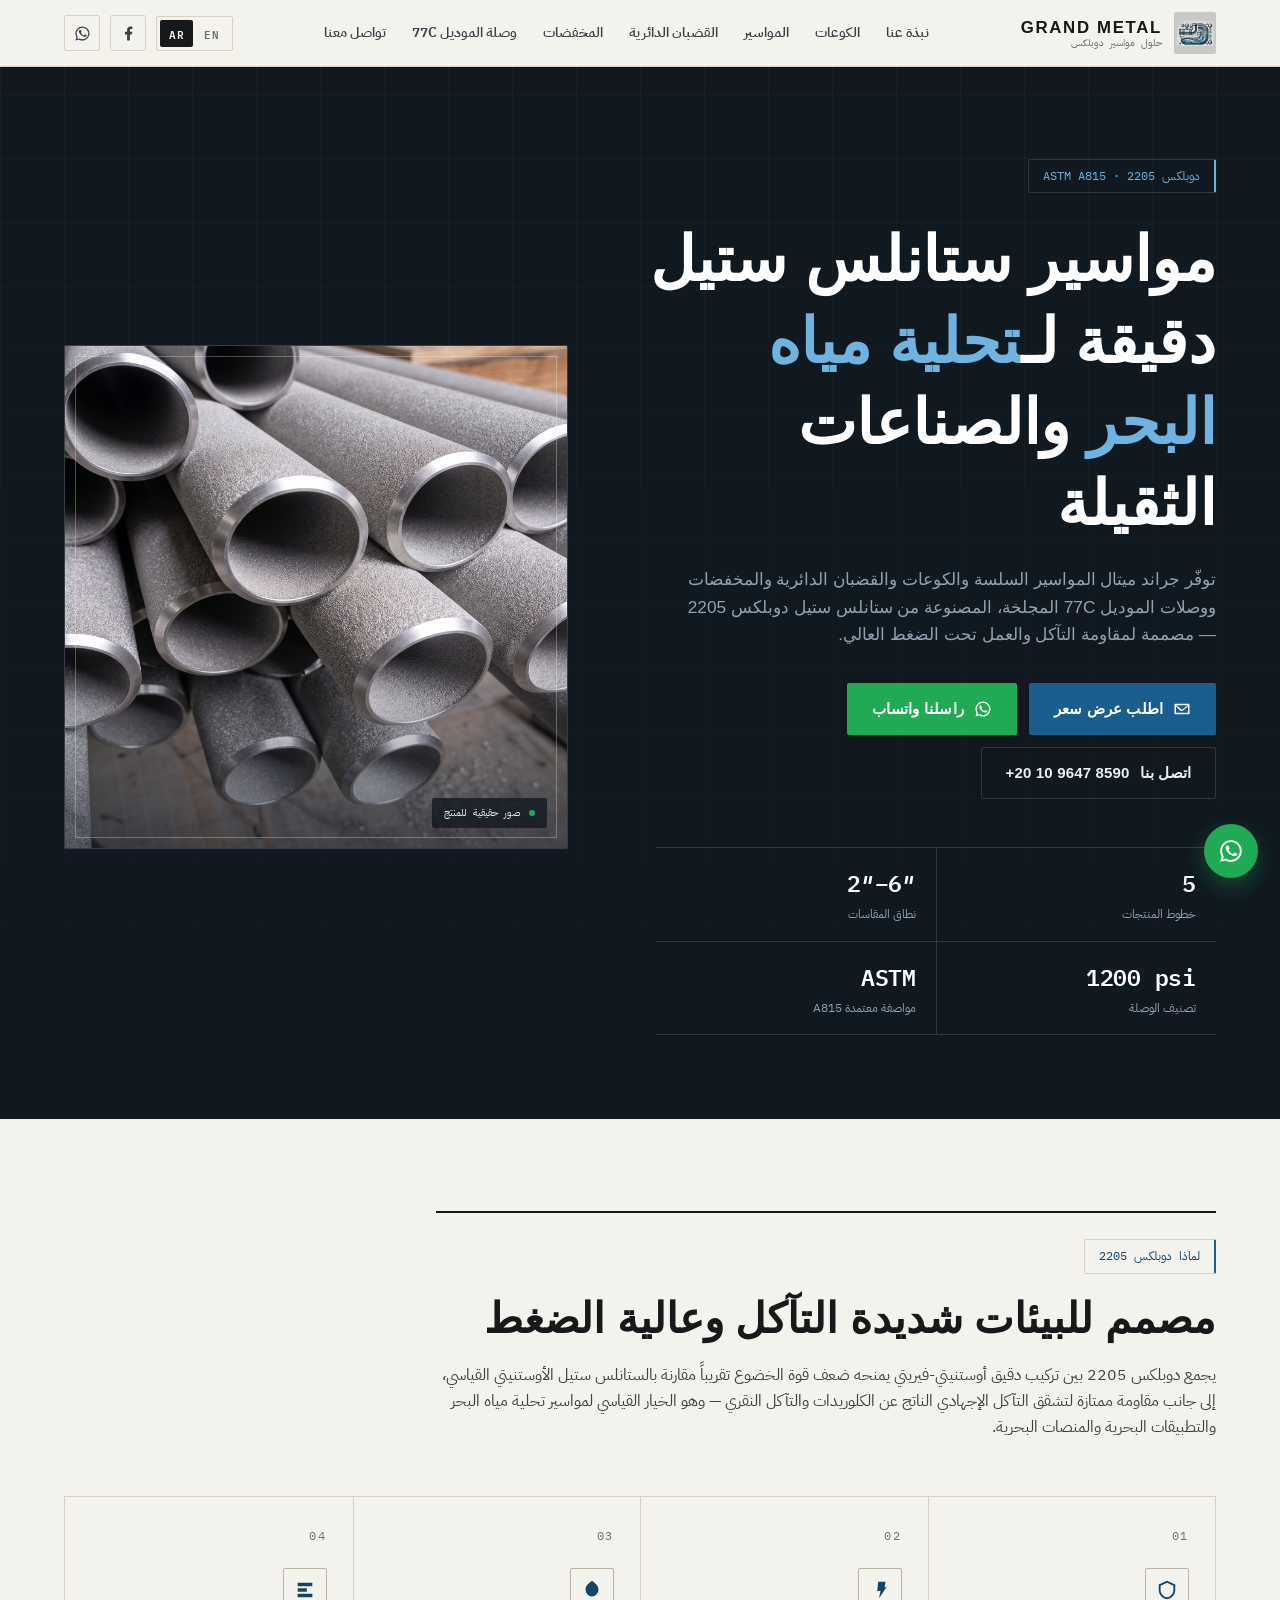
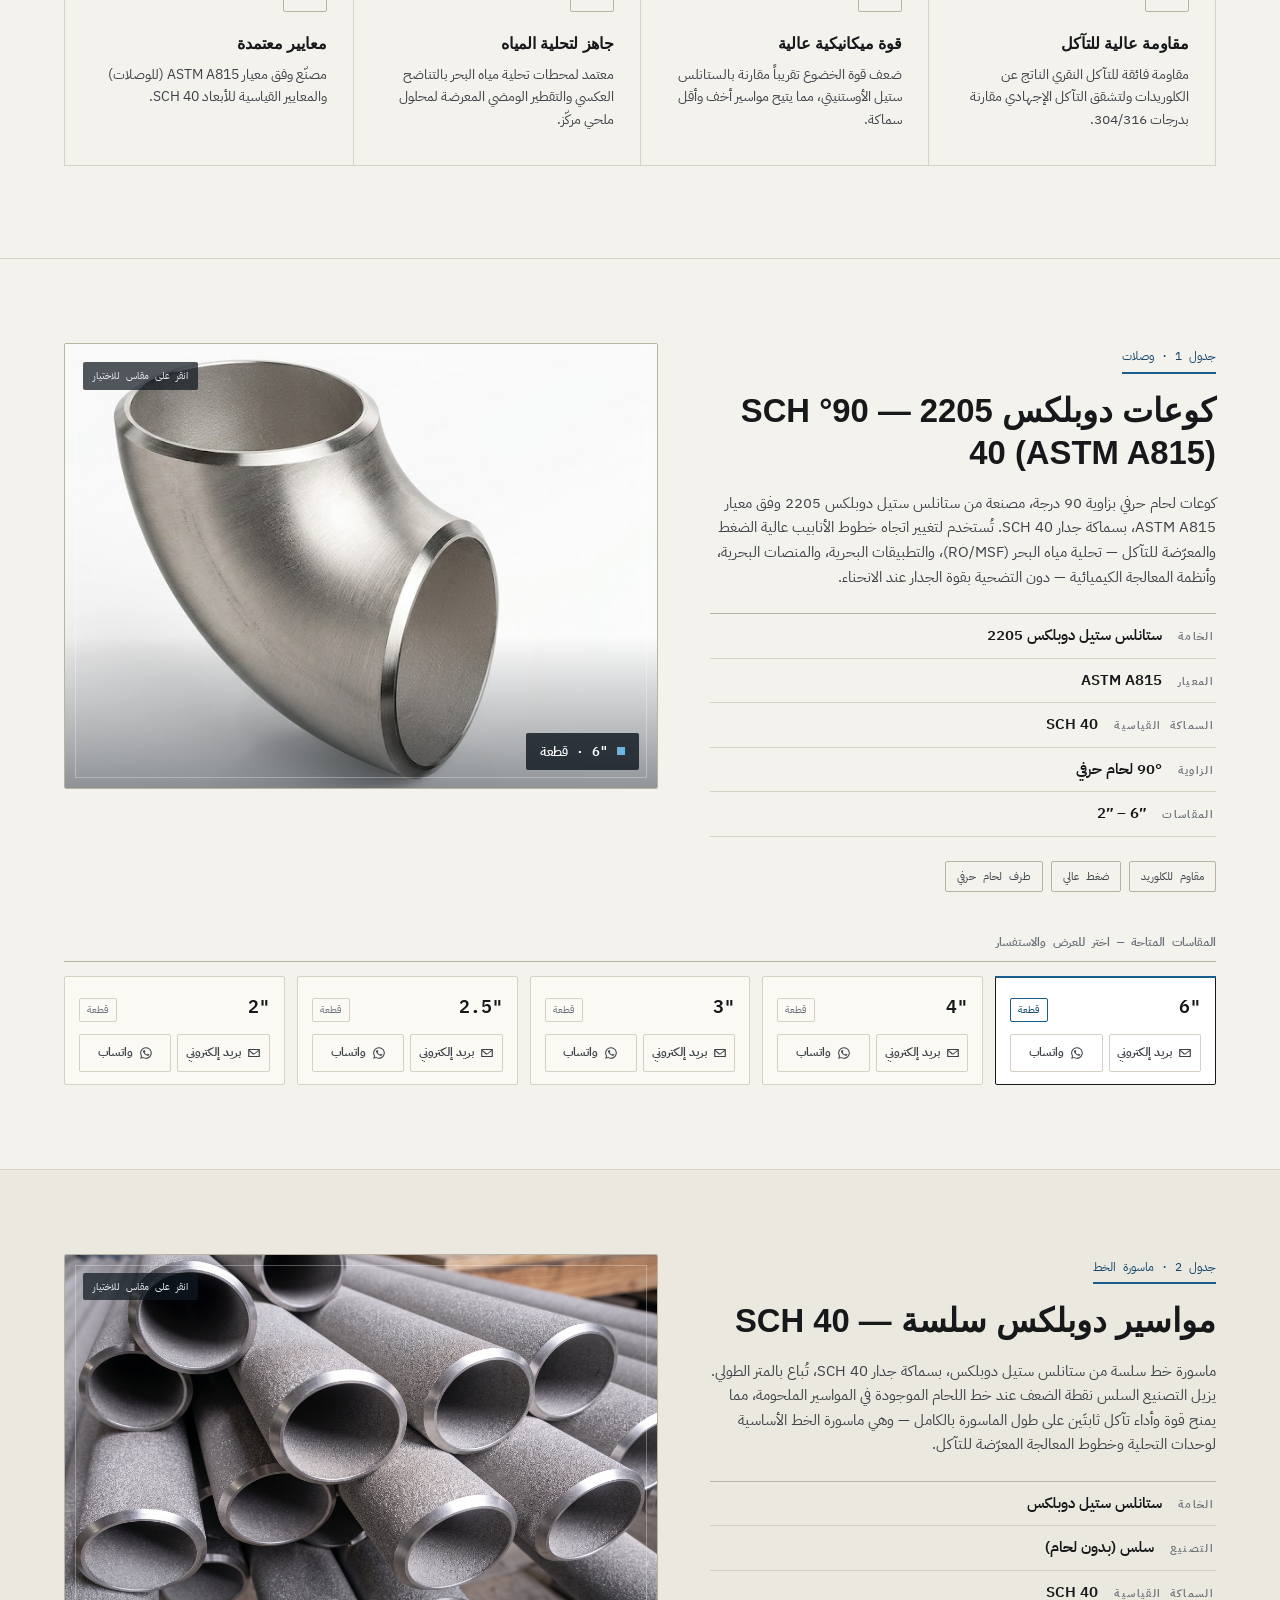
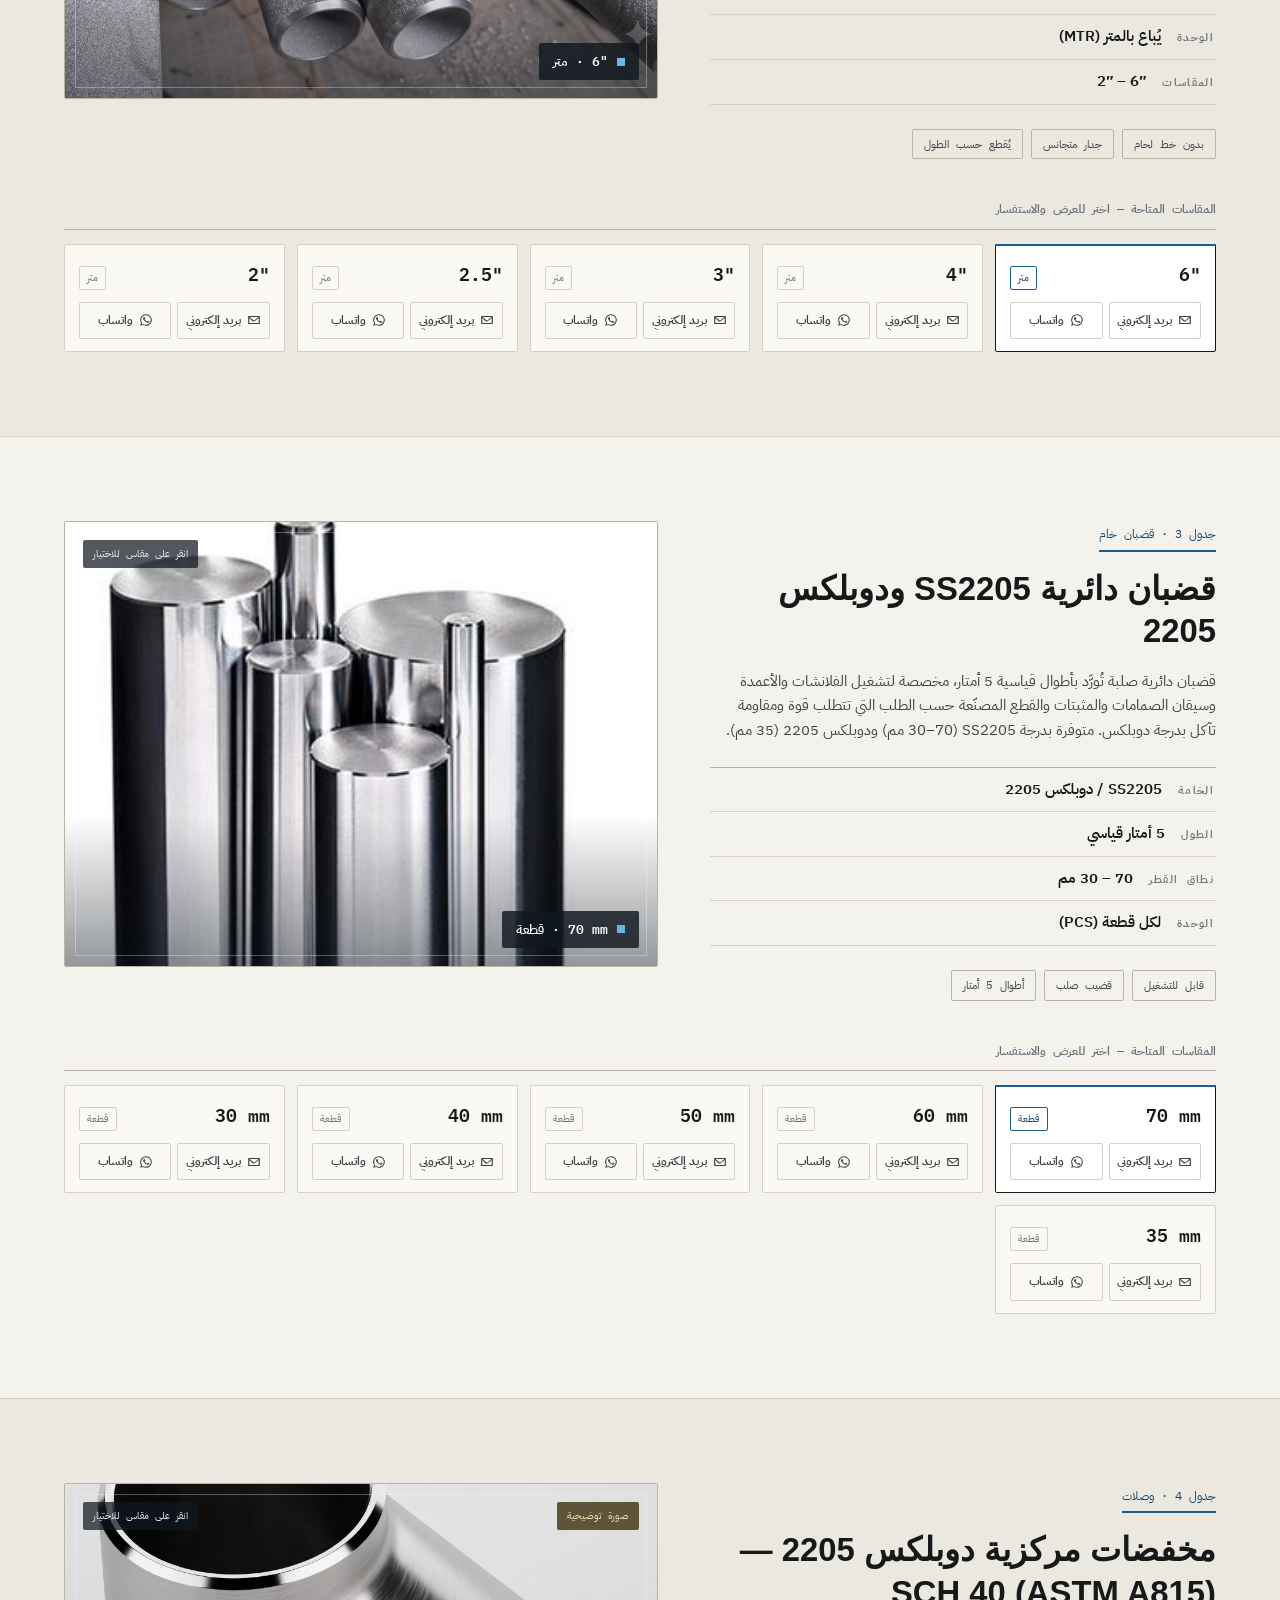
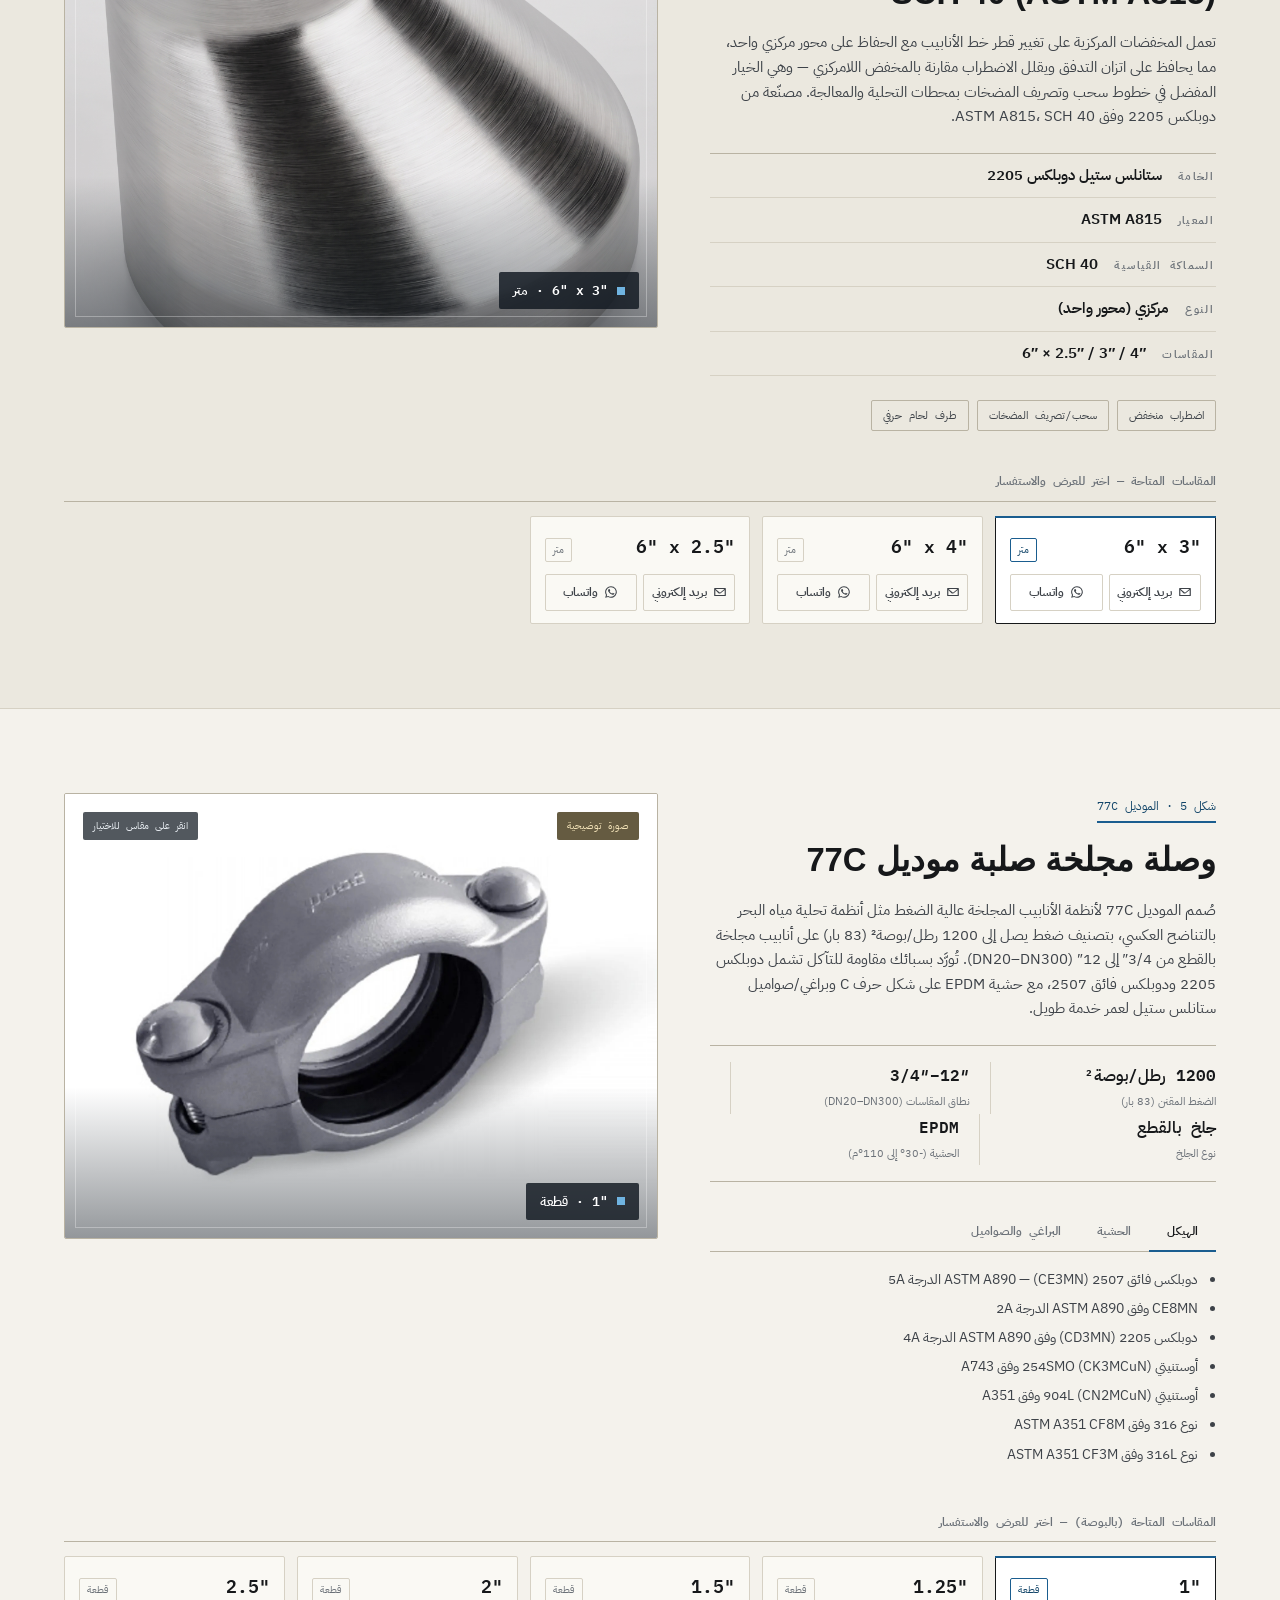
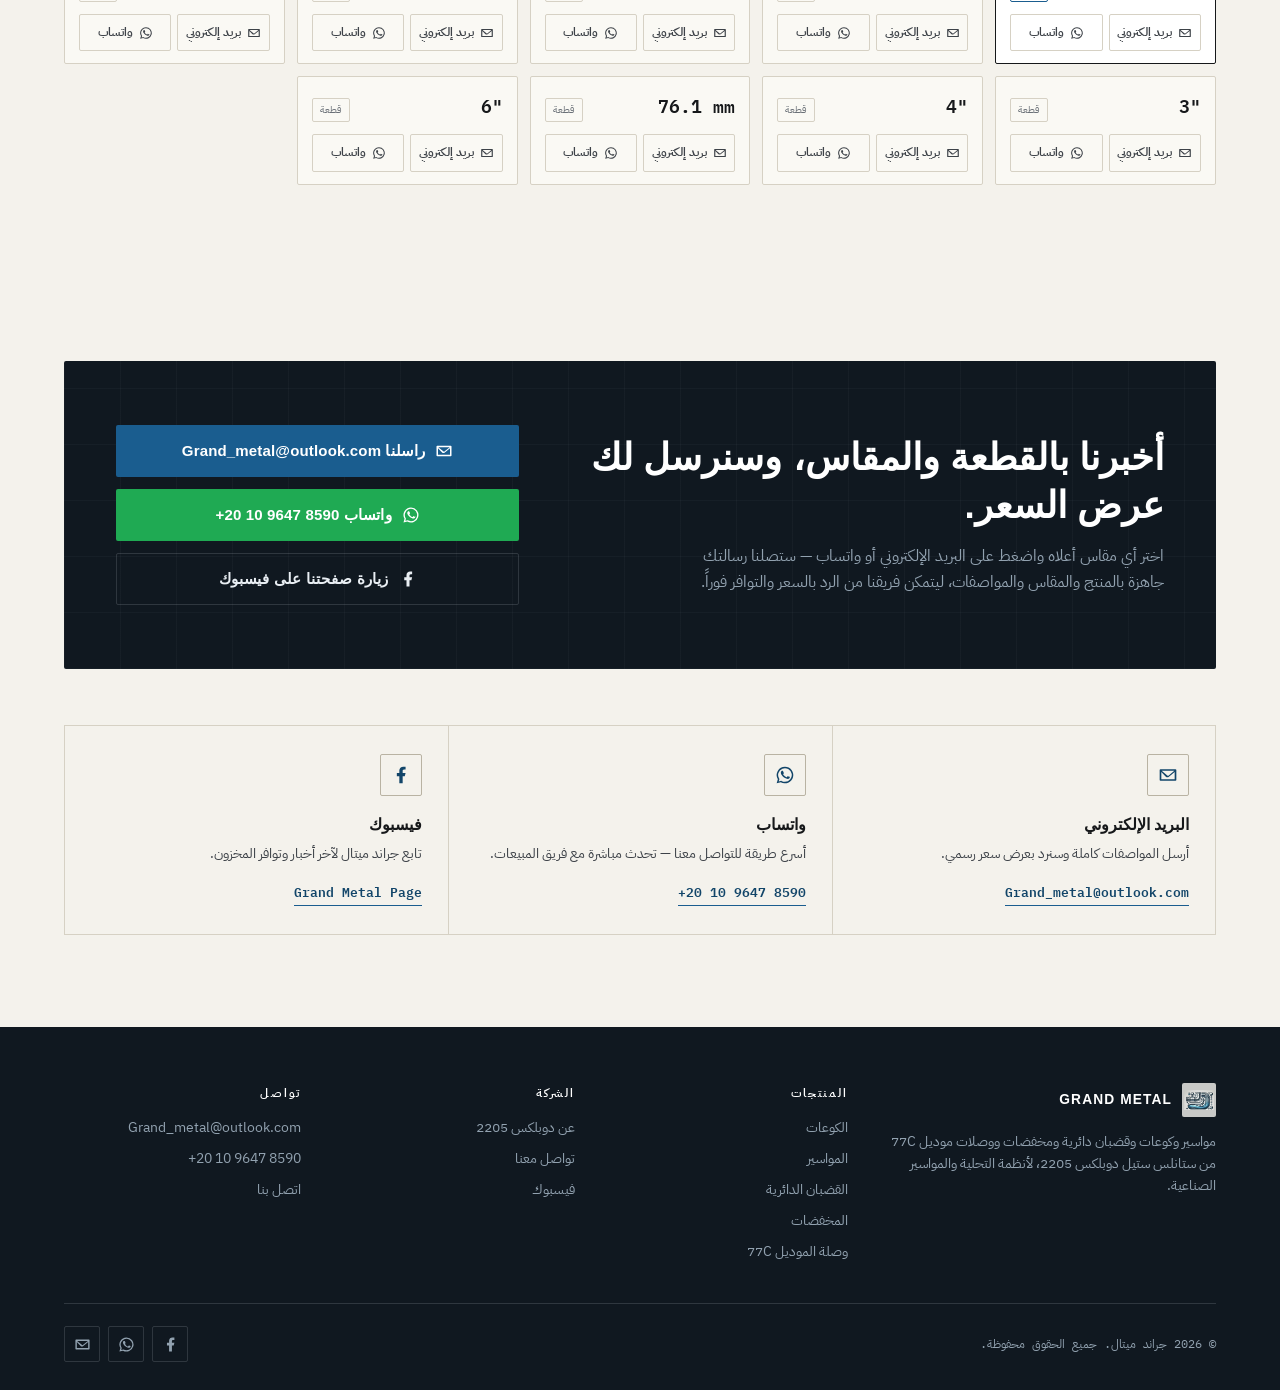
==== commit bc018547: "f" ====
--- a/index.html
+++ b/index.html
@@ -1,5 +1,5 @@
 <!doctype html>
-<html lang="en" dir="ltr">
+<html lang="ar" dir="rtl">
 <head>
 <meta charset="UTF-8">
 <meta name="viewport" content="width=device-width, initial-scale=1, viewport-fit=cover">
@@ -25,8 +25,8 @@
 <meta property="og:image:width" content="1200">
 <meta property="og:image:height" content="630">
 <meta property="og:url" content="https://grand-metal.store/">
-<meta property="og:locale" content="en_US">
-<meta property="og:locale:alternate" content="ar_EG">
+<meta property="og:locale" content="ar_EG">
+<meta property="og:locale:alternate" content="en_US">
 
 <!-- Twitter -->
 <meta name="twitter:card" content="summary_large_image">
@@ -106,9 +106,9 @@
     </nav>
     <div class="header-actions">
       <button class="lang-toggle" id="lang-toggle" aria-label="Switch language" type="button">
-        <span class="lang-opt lang-en active" data-lang="en">EN</span>
+        <span class="lang-opt lang-en" data-lang="en">EN</span>
         <span class="lang-sep">/</span>
-        <span class="lang-opt lang-ar" data-lang="ar">AR</span>
+        <span class="lang-opt lang-ar active" data-lang="ar">AR</span>
       </button>
       <a class="icon-link" href="https://www.facebook.com/profile.php?id=100069415221376" target="_blank" rel="noopener" aria-label="Grand Metal on Facebook">
         <svg viewBox="0 0 24 24"><path d="M14 13.5h2.5l1-4H14v-2c0-1.03 0-2 2-2h1.5V2.14C17.17 2.1 15.98 2 14.72 2 12.08 2 10 3.6 10 6.7v2.8H7v4h3V22h4v-8.5Z"/></svg>
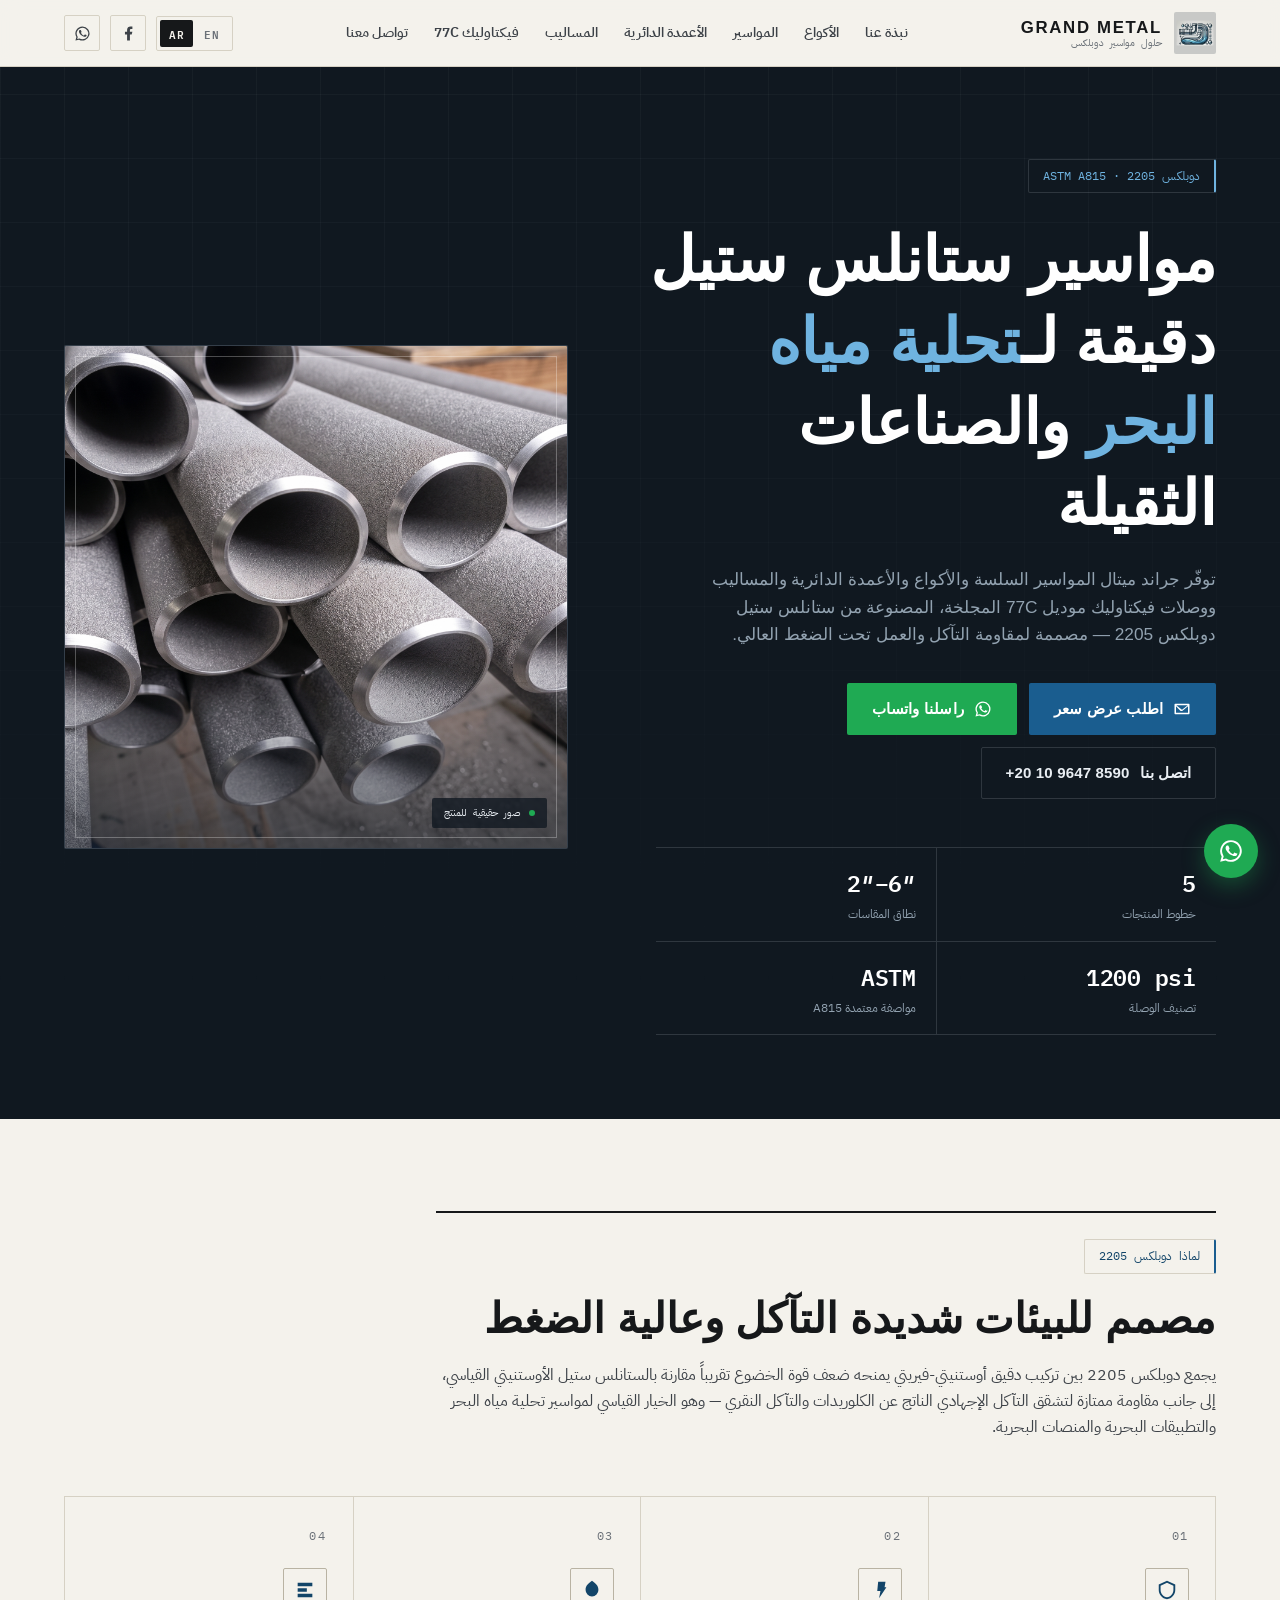
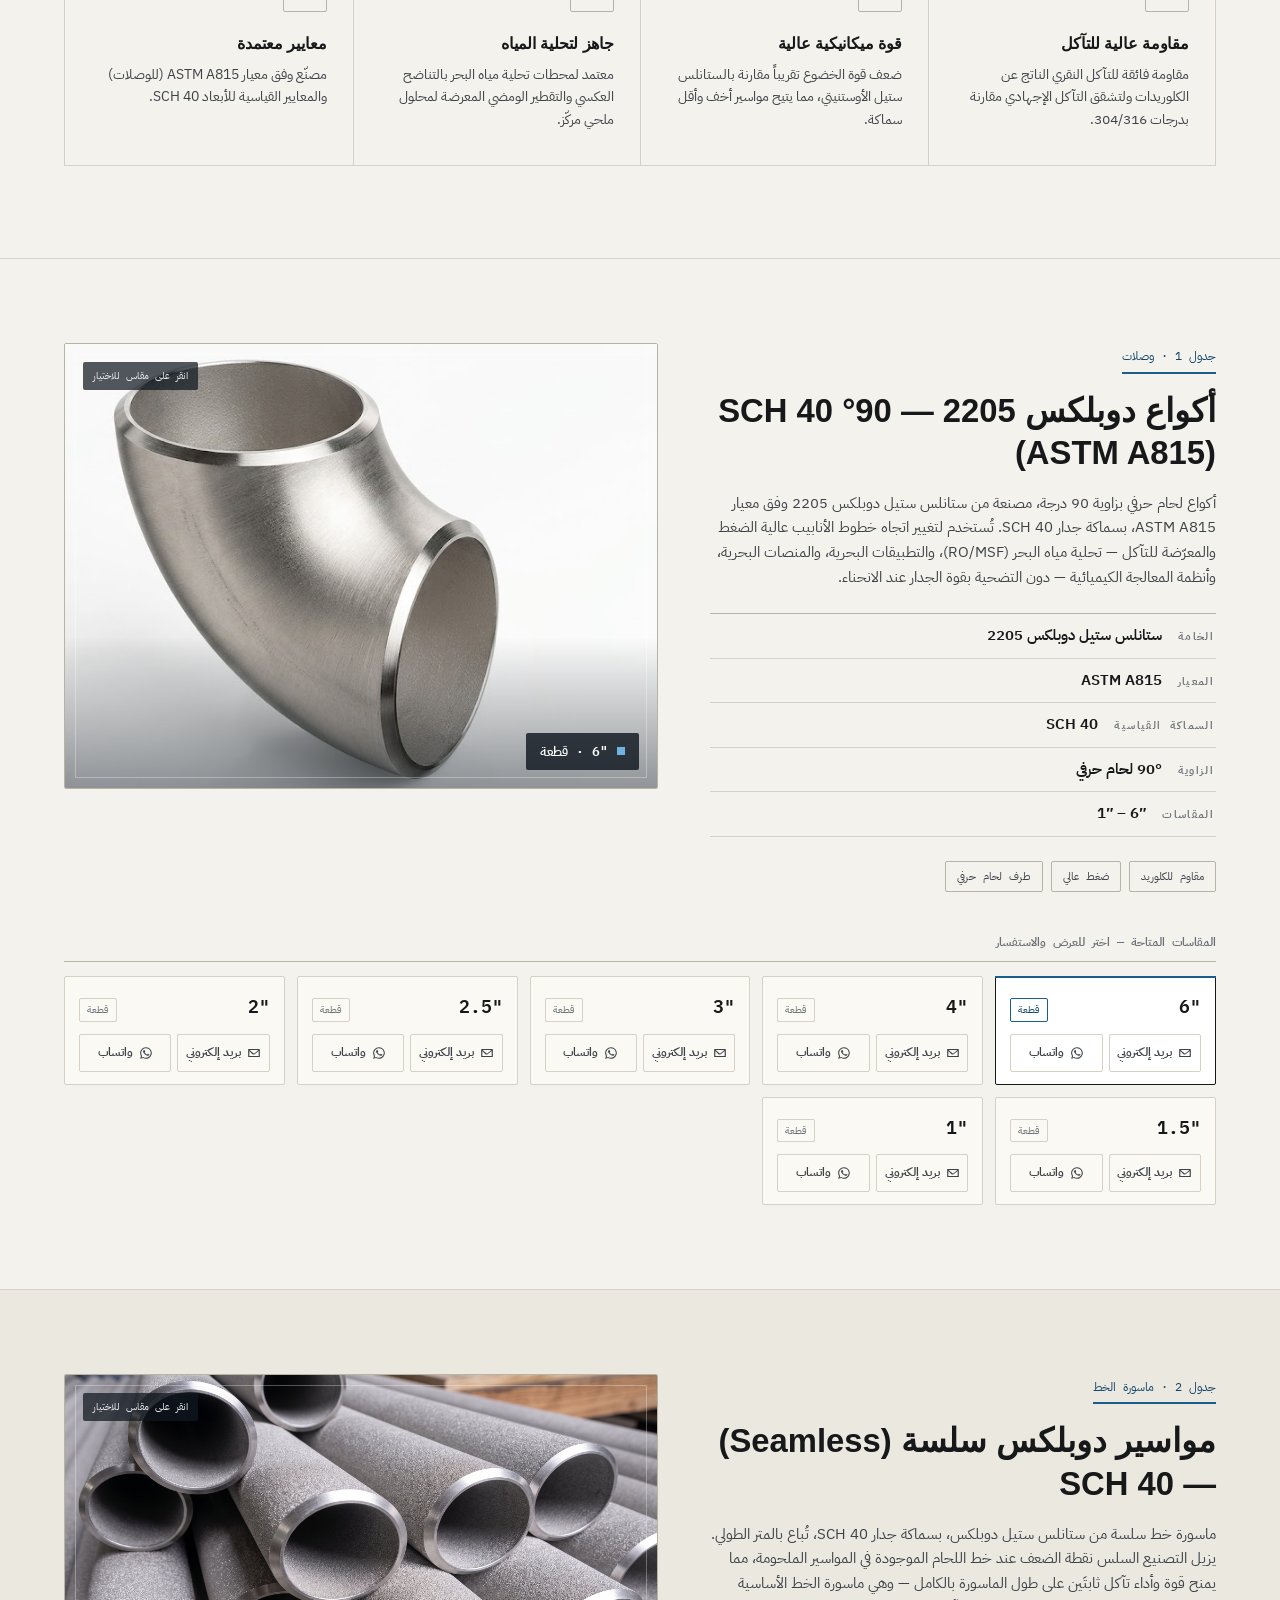
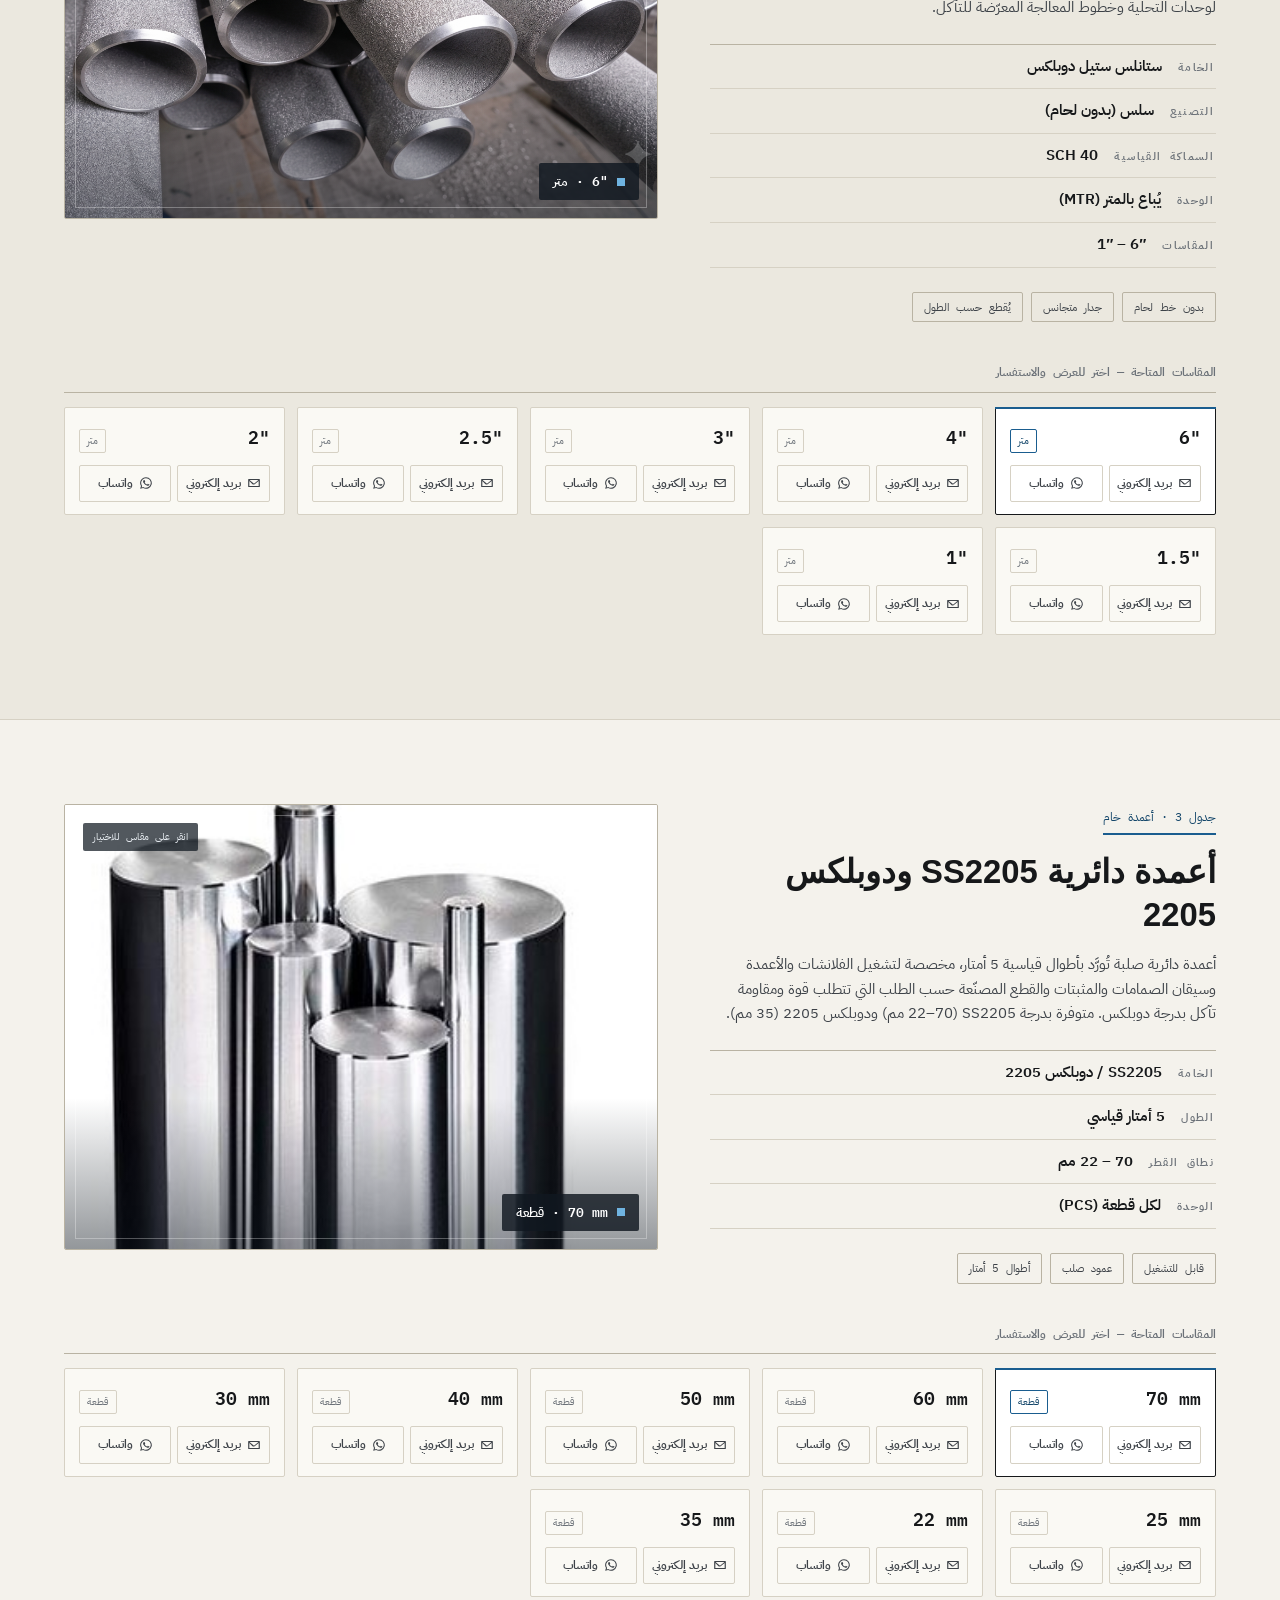
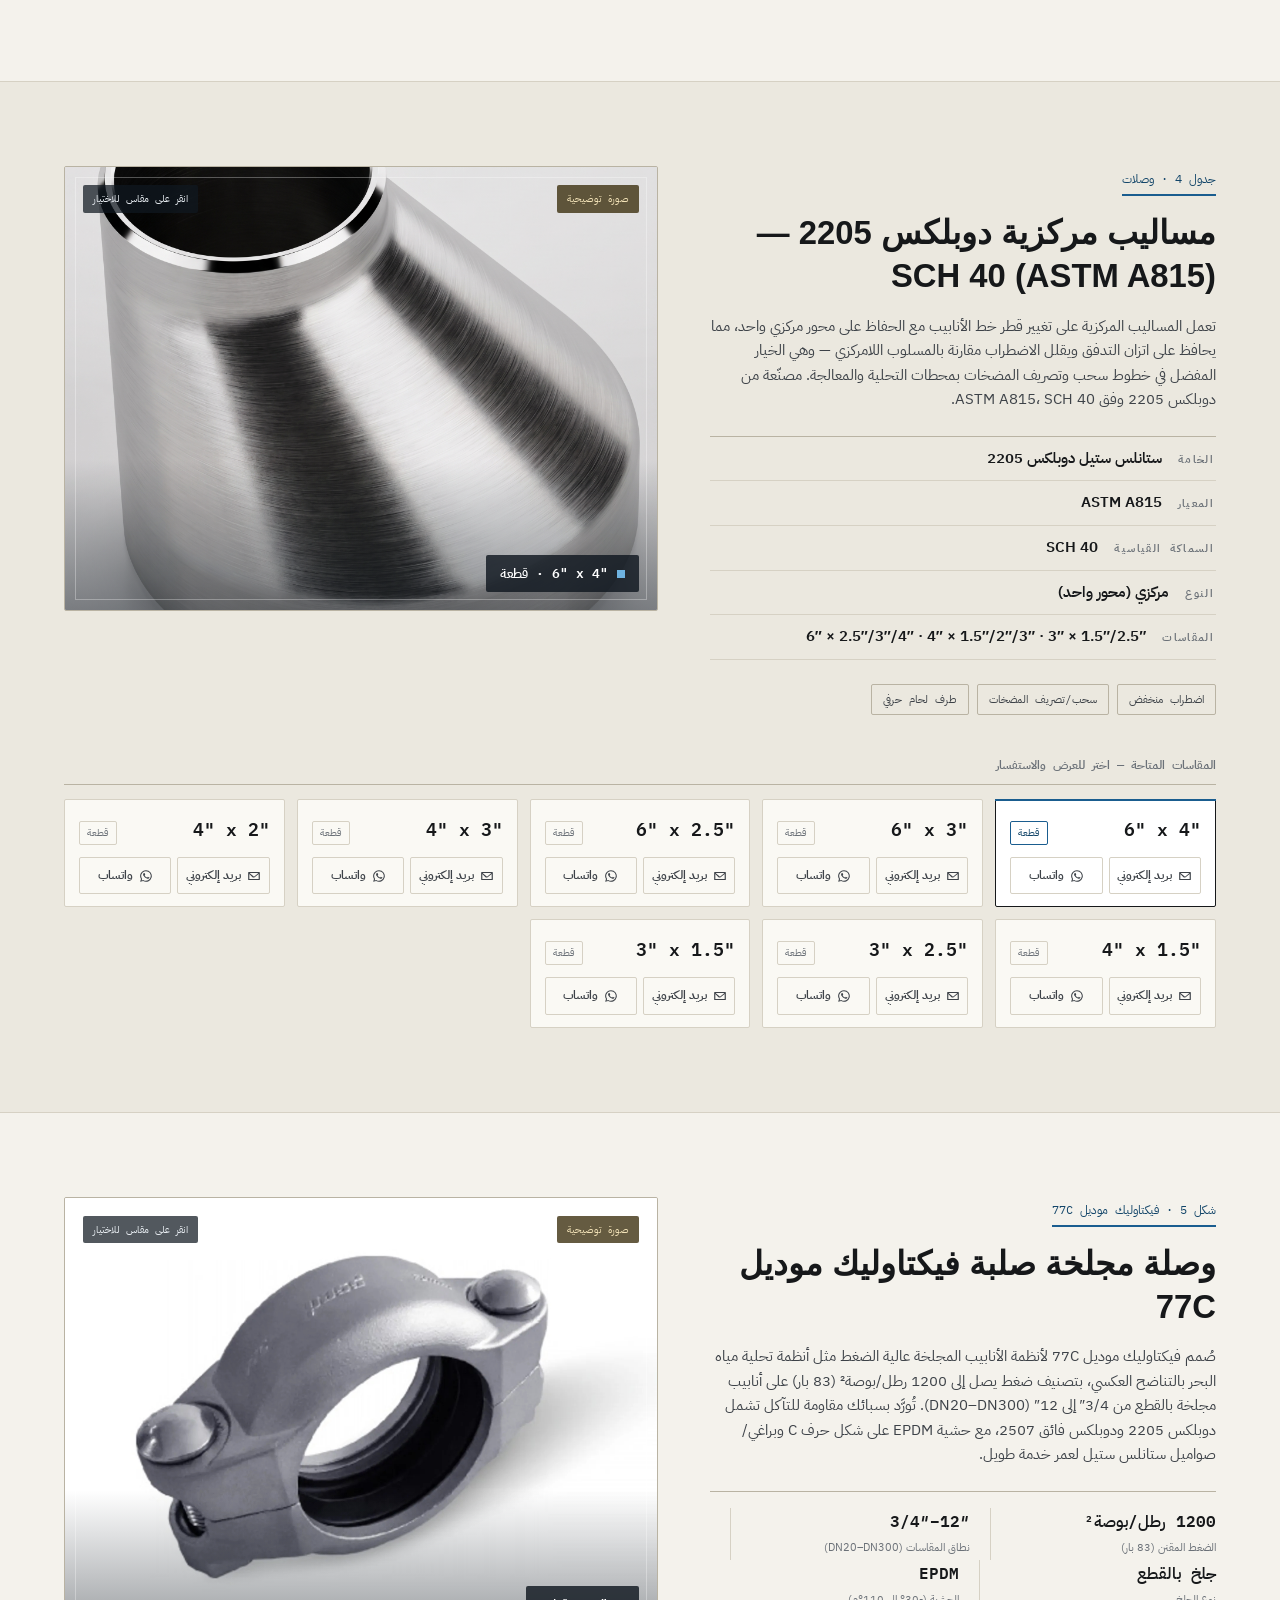
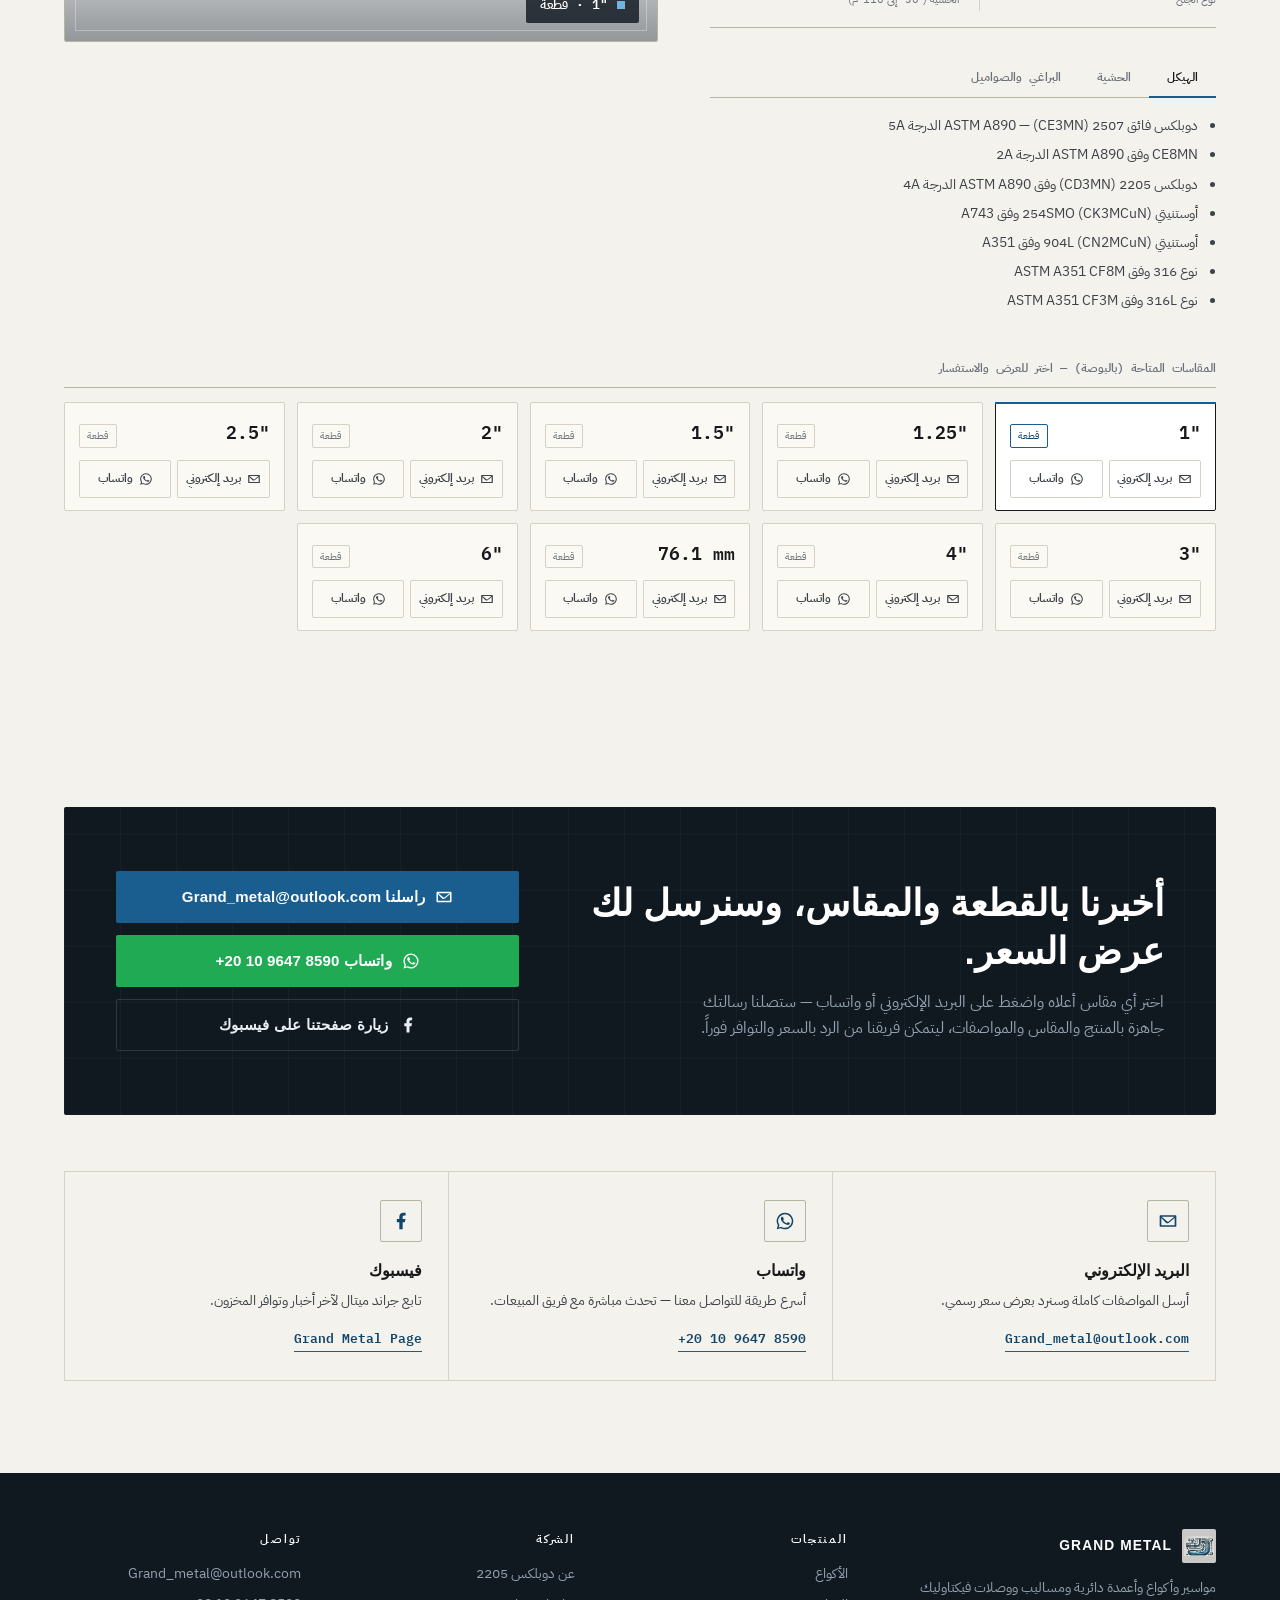
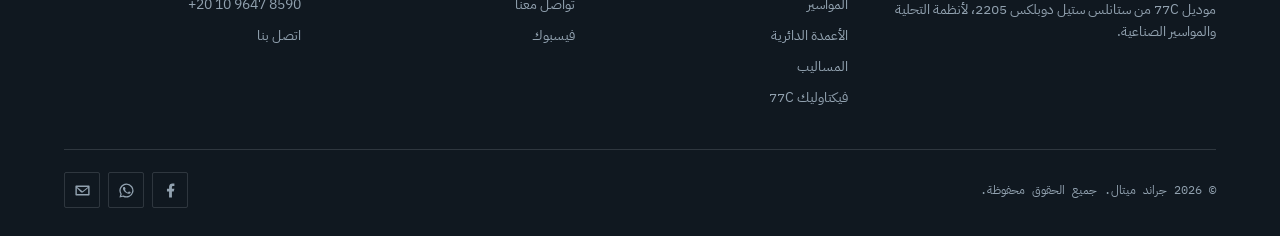
==== commit 4ea312f1: "mohamde changes" ====
--- a/index.html
+++ b/index.html
@@ -4,8 +4,8 @@
 <meta charset="UTF-8">
 <meta name="viewport" content="width=device-width, initial-scale=1, viewport-fit=cover">
 <title>Grand Metal | Duplex 2205 Stainless Steel Pipes, Elbows, Reducers &amp; Grooved Couplings</title>
-<meta name="description" content="Grand Metal supplies Duplex 2205 (ASTM A815) seamless pipes, 90° elbows, round bars, concentric reducers and Model 77C grooved couplings for desalination, marine and industrial piping. Request a quote by email or WhatsApp.">
-<meta name="keywords" content="Duplex 2205, ASTM A815, seamless pipe, stainless steel elbow, round bar, concentric reducer, grooved coupling, Model 77C, RO desalination piping, Grand Metal">
+<meta name="description" content="Grand Metal supplies Duplex 2205 (ASTM A815) seamless pipes, 90° elbows, round bars, concentric reducers and Victaulic Model 77C grooved couplings for desalination, marine and industrial piping. Request a quote by email or WhatsApp.">
+<meta name="keywords" content="Duplex 2205, ASTM A815, seamless pipe, stainless steel elbow, round bar, concentric reducer, grooved coupling, Victaulic Model 77C, RO desalination piping, Grand Metal">
 <meta name="author" content="Grand Metal">
 <meta name="robots" content="index, follow, max-image-preview:large">
 <link rel="canonical" href="https://grand-metal.store/">
@@ -20,7 +20,7 @@
 <meta property="og:type" content="website">
 <meta property="og:site_name" content="Grand Metal">
 <meta property="og:title" content="Grand Metal | Duplex 2205 Stainless Steel Pipes &amp; Fittings">
-<meta property="og:description" content="Elbows, seamless pipes, round bars, reducers and Model 77C grooved couplings in Duplex 2205 stainless steel. Request pricing instantly by email or WhatsApp.">
+<meta property="og:description" content="Elbows, seamless pipes, round bars, reducers and Victaulic Model 77C grooved couplings in Duplex 2205 stainless steel. Request pricing instantly by email or WhatsApp.">
 <meta property="og:image" content="https://grand-metal.store/assets/img/og-image.png">
 <meta property="og:image:width" content="1200">
 <meta property="og:image:height" content="630">
@@ -31,7 +31,7 @@
 <!-- Twitter -->
 <meta name="twitter:card" content="summary_large_image">
 <meta name="twitter:title" content="Grand Metal | Duplex 2205 Stainless Steel Pipes &amp; Fittings">
-<meta name="twitter:description" content="Elbows, seamless pipes, round bars, reducers and Model 77C grooved couplings in Duplex 2205 stainless steel.">
+<meta name="twitter:description" content="Elbows, seamless pipes, round bars, reducers and Victaulic Model 77C grooved couplings in Duplex 2205 stainless steel.">
 <meta name="twitter:image" content="https://grand-metal.store/assets/img/og-image.png">
 
 <link rel="preconnect" href="https://fonts.googleapis.com">
@@ -79,12 +79,12 @@
     {"@type": "Product", "position": 2, "name": "Duplex Seamless Pipes SCH 40", "description": "Seamless stainless steel pipes in Duplex grade, SCH 40, sizes 2 to 6 inch, sold per meter.", "brand": {"@type": "Brand", "name": "Grand Metal"}, "material": "Duplex Stainless Steel"},
     {"@type": "Product", "position": 3, "name": "SS2205 / Duplex 2205 Round Bars", "description": "Solid round bar stock in SS2205 and Duplex 2205, 30-70 mm diameter, 5 metre lengths.", "brand": {"@type": "Brand", "name": "Grand Metal"}, "material": "Duplex 2205 Stainless Steel"},
     {"@type": "Product", "position": 4, "name": "Duplex 2205 Concentric Reducers (ASTM A815, SCH 40)", "description": "Concentric reducers in Duplex 2205 stainless steel, SCH 40, ASTM A815.", "brand": {"@type": "Brand", "name": "Grand Metal"}, "material": "Duplex 2205 Stainless Steel"},
-    {"@type": "Product", "position": 5, "name": "Model 77C Grooved Coupling", "description": "Rigid grooved coupling rated to 1200 psi (83 bar) for RO seawater desalination and cut-grooved piping systems, sizes 3/4 to 12 inch.", "brand": {"@type": "Brand", "name": "Grand Metal"}, "material": "Super Duplex 2507 / Duplex 2205 / 316 Stainless Steel"}
+    {"@type": "Product", "position": 5, "name": "Victaulic Model 77C Grooved Coupling", "description": "Rigid grooved coupling rated to 1200 psi (83 bar) for RO seawater desalination and cut-grooved piping systems, sizes 3/4 to 12 inch.", "brand": {"@type": "Brand", "name": "Grand Metal"}, "material": "Super Duplex 2507 / Duplex 2205 / 316 Stainless Steel"}
   ]
 }
 </script>
 
-<script id="i18n-json" type="application/json">{"skip": {"en": "Skip to content", "ar": "تخطى إلى المحتوى"}, "nav.about": {"en": "About", "ar": "نبذة عنا"}, "nav.elbows": {"en": "Elbows", "ar": "الكوعات"}, "nav.pipes": {"en": "Pipes", "ar": "المواسير"}, "nav.bars": {"en": "Round Bars", "ar": "القضبان الدائرية"}, "nav.reducers": {"en": "Reducers", "ar": "المخفضات"}, "nav.coupling": {"en": "Coupling 77C", "ar": "وصلة الموديل 77C"}, "nav.contact": {"en": "Contact", "ar": "تواصل معنا"}, "brand.tagline": {"en": "Duplex Piping Solutions", "ar": "حلول مواسير دوبلكس"}, "navtoggle.label": {"en": "Toggle menu", "ar": "تبديل القائمة"}, "lang.toggle.label": {"en": "Switch language", "ar": "تبديل اللغة"}, "hero.eyebrow": {"en": "Duplex 2205 · ASTM A815", "ar": "دوبلكس 2205 · ASTM A815"}, "hero.h1": {"en": "Precision stainless piping for <span>seawater desalination</span> &amp; heavy industry", "ar": "مواسير ستانلس ستيل دقيقة لـ<span>تحلية مياه البحر</span> والصناعات الثقيلة"}, "hero.lead": {"en": "Grand Metal supplies seamless pipes, elbows, round bars, reducers and Model 77C grooved couplings in Duplex 2205 stainless steel — engineered for corrosion resistance and high-pressure performance.", "ar": "توفّر جراند ميتال المواسير السلسة والكوعات والقضبان الدائرية والمخفضات ووصلات الموديل 77C المجلخة، المصنوعة من ستانلس ستيل دوبلكس 2205 — مصممة لمقاومة التآكل والعمل تحت الضغط العالي."}, "btn.quote": {"en": "Request a Quote", "ar": "اطلب عرض سعر"}, "btn.whatsapp_us": {"en": "WhatsApp Us", "ar": "راسلنا واتساب"}, "btn.call": {"en": "Call <bdi>+20 10 9647 8590</bdi>", "ar": "اتصل بنا <bdi>+20 10 9647 8590</bdi>"}, "hero.stat1": {"en": "Product Lines", "ar": "خطوط المنتجات"}, "hero.stat2": {"en": "Size Range", "ar": "نطاق المقاسات"}, "hero.stat3": {"en": "Coupling Rating", "ar": "تصنيف الوصلة"}, "hero.stat4": {"en": "A815 Certified Spec", "ar": "مواصفة معتمدة A815"}, "hero.badge": {"en": "Real product photography", "ar": "صور حقيقية للمنتج"}, "about.eyebrow": {"en": "Why Duplex 2205", "ar": "لماذا دوبلكس 2205"}, "about.h2": {"en": "Built for corrosive, high-pressure environments", "ar": "مصمم للبيئات شديدة التآكل وعالية الضغط"}, "about.lead": {"en": "Duplex 2205 combines an austenitic-ferritic microstructure that delivers roughly double the yield strength of standard austenitic stainless steels, along with excellent resistance to chloride stress-corrosion cracking and pitting — the standard choice for RO seawater desalination, marine and offshore piping.", "ar": "يجمع دوبلكس 2205 بين تركيب دقيق أوستنيتي-فيريتي يمنحه ضعف قوة الخضوع تقريباً مقارنة بالستانلس ستيل الأوستنيتي القياسي، إلى جانب مقاومة ممتازة لتشقق التآكل الإجهادي الناتج عن الكلوريدات والتآكل النقري — وهو الخيار القياسي لمواسير تحلية مياه البحر والتطبيقات البحرية والمنصات البحرية."}, "about.c1.h": {"en": "High Corrosion Resistance", "ar": "مقاومة عالية للتآكل"}, "about.c1.p": {"en": "Superior resistance to chloride pitting and stress-corrosion cracking versus 304/316 grades.", "ar": "مقاومة فائقة للتآكل النقري الناتج عن الكلوريدات ولتشقق التآكل الإجهادي مقارنة بدرجات 304/316."}, "about.c2.h": {"en": "High Mechanical Strength", "ar": "قوة ميكانيكية عالية"}, "about.c2.p": {"en": "Roughly double the yield strength of austenitic stainless, enabling thinner, lighter piping.", "ar": "ضعف قوة الخضوع تقريباً مقارنة بالستانلس ستيل الأوستنيتي، مما يتيح مواسير أخف وأقل سماكة."}, "about.c3.h": {"en": "Desalination Ready", "ar": "جاهز لتحلية المياه"}, "about.c3.p": {"en": "Specified for RO seawater desalination and MSF plants exposed to concentrated brine.", "ar": "معتمد لمحطات تحلية مياه البحر بالتناضح العكسي والتقطير الومضي المعرضة لمحلول ملحي مركّز."}, "about.c4.h": {"en": "Certified Standards", "ar": "معايير معتمدة"}, "about.c4.p": {"en": "Manufactured to ASTM A815 (fittings) and industry SCH 40 dimensional standards.", "ar": "مصنّع وفق معيار ASTM A815 (للوصلات) والمعايير القياسية للأبعاد SCH 40."}, "lbl.material": {"en": "Material", "ar": "الخامة"}, "lbl.standard": {"en": "Standard", "ar": "المعيار"}, "lbl.schedule": {"en": "Schedule", "ar": "السماكة القياسية"}, "lbl.angle": {"en": "Angle", "ar": "الزاوية"}, "lbl.sizes": {"en": "Sizes", "ar": "المقاسات"}, "lbl.construction": {"en": "Construction", "ar": "التصنيع"}, "lbl.unit": {"en": "Unit", "ar": "الوحدة"}, "lbl.length": {"en": "Length", "ar": "الطول"}, "lbl.diameter_range": {"en": "Diameter Range", "ar": "نطاق القطر"}, "lbl.type": {"en": "Type", "ar": "النوع"}, "sizes.h3": {"en": "Available Sizes — select to view &amp; inquire", "ar": "المقاسات المتاحة — اختر للعرض والاستفسار"}, "sizes.h3.inches": {"en": "Available Sizes (Inches) — select to view &amp; inquire", "ar": "المقاسات المتاحة (بالبوصة) — اختر للعرض والاستفسار"}, "viewer.hint": {"en": "Click a size to select", "ar": "انقر على مقاس للاختيار"}, "viewer.note": {"en": "Representative photo", "ar": "صورة توضيحية"}, "btn.email.short": {"en": "Email", "ar": "بريد إلكتروني"}, "btn.whatsapp.short": {"en": "WhatsApp", "ar": "واتساب"}, "unit.pcs": {"en": "PCS", "ar": "قطعة"}, "unit.mtr": {"en": "MTR", "ar": "متر"}, "elbow.kicker": {"en": "Table 1 · Fittings", "ar": "جدول 1 · وصلات"}, "elbow.h2": {"en": "Duplex 2205 Elbows &mdash; 90&deg; SCH 40 (ASTM A815)", "ar": "كوعات دوبلكس 2205 — 90° SCH 40 (ASTM A815)"}, "elbow.desc": {"en": "Butt-weld 90-degree elbows manufactured from Duplex 2205 stainless steel to ASTM A815, Schedule 40 wall thickness. Used to change direction in high-pressure, corrosive pipelines &mdash; seawater desalination (RO/MSF), marine, offshore and chemical process systems &mdash; without sacrificing wall strength at the bend.", "ar": "كوعات لحام حرفي بزاوية 90 درجة، مصنعة من ستانلس ستيل دوبلكس 2205 وفق معيار ASTM A815، بسماكة جدار SCH 40. تُستخدم لتغيير اتجاه خطوط الأنابيب عالية الضغط والمعرّضة للتآكل — تحلية مياه البحر (RO/MSF)، والتطبيقات البحرية، والمنصات البحرية، وأنظمة المعالجة الكيميائية — دون التضحية بقوة الجدار عند الانحناء."}, "elbow.v.material": {"en": "Duplex 2205 Stainless Steel", "ar": "ستانلس ستيل دوبلكس 2205"}, "elbow.v.angle": {"en": "90&deg; butt-weld", "ar": "90° لحام حرفي"}, "elbow.v.sizes": {"en": "2&Prime; &ndash; 6&Prime;", "ar": "<bdi>2″ – 6″</bdi>"}, "elbow.b1": {"en": "Chloride resistant", "ar": "مقاوم للكلوريد"}, "elbow.b2": {"en": "High pressure", "ar": "ضغط عالي"}, "elbow.b3": {"en": "Butt-weld end", "ar": "طرف لحام حرفي"}, "elbow.dim0": {"en": "6&Prime; &middot; PCS", "ar": "<bdi>6″</bdi> · قطعة"}, "elbow.img.alt": {"en": "Polished stainless steel 90-degree pipe elbow fittings", "ar": "وصلات كوع مواسير ستانلس ستيل مصقولة بزاوية 90 درجة"}, "pipe.kicker": {"en": "Table 2 · Line Pipe", "ar": "جدول 2 · ماسورة الخط"}, "pipe.h2": {"en": "Seamless Duplex Pipes &mdash; SCH 40", "ar": "مواسير دوبلكس سلسة — SCH 40"}, "pipe.desc": {"en": "Seamless line pipe in Duplex stainless steel, Schedule 40 wall thickness, sold per running metre. Seamless construction removes the weld-seam weak point found in welded pipe, giving consistent strength and corrosion performance along the full length &mdash; the primary line pipe for desalination trains and corrosive process lines.", "ar": "ماسورة خط سلسة من ستانلس ستيل دوبلكس، بسماكة جدار SCH 40، تُباع بالمتر الطولي. يزيل التصنيع السلس نقطة الضعف عند خط اللحام الموجودة في المواسير الملحومة، مما يمنح قوة وأداء تآكل ثابتَين على طول الماسورة بالكامل — وهي ماسورة الخط الأساسية لوحدات التحلية وخطوط المعالجة المعرّضة للتآكل."}, "pipe.v.material": {"en": "Duplex Stainless Steel", "ar": "ستانلس ستيل دوبلكس"}, "pipe.v.construction": {"en": "Seamless", "ar": "سلس (بدون لحام)"}, "pipe.v.unit": {"en": "Sold per metre (MTR)", "ar": "يُباع بالمتر (MTR)"}, "pipe.v.sizes": {"en": "2&Prime; &ndash; 6&Prime;", "ar": "<bdi>2″ – 6″</bdi>"}, "pipe.b1": {"en": "No weld seam", "ar": "بدون خط لحام"}, "pipe.b2": {"en": "Uniform wall", "ar": "جدار متجانس"}, "pipe.b3": {"en": "Cut to length", "ar": "يُقطع حسب الطول"}, "pipe.dim0": {"en": "6&Prime; &middot; MTR", "ar": "<bdi>6″</bdi> · متر"}, "pipe.img.alt": {"en": "Bundle of seamless stainless steel pipe tube stock with visible bore", "ar": "حزمة من مواسير ستانلس ستيل سلسة يظهر بها التجويف الداخلي"}, "bar.kicker": {"en": "Table 3 · Bar Stock", "ar": "جدول 3 · قضبان خام"}, "bar.h2": {"en": "SS2205 &amp; Duplex 2205 Round Bars", "ar": "قضبان دائرية SS2205 ودوبلكس 2205"}, "bar.desc": {"en": "Solid round bar stock supplied in 5-metre standard lengths for machining flanges, shafts, valve stems, fasteners and custom fabricated parts that require duplex-grade strength and corrosion resistance. Available in SS2205 (30&ndash;70&nbsp;mm) and Duplex 2205 (35&nbsp;mm).", "ar": "قضبان دائرية صلبة تُورَّد بأطوال قياسية 5 أمتار، مخصصة لتشغيل الفلانشات والأعمدة وسيقان الصمامات والمثبتات والقطع المصنّعة حسب الطلب التي تتطلب قوة ومقاومة تآكل بدرجة دوبلكس. متوفرة بدرجة SS2205 (30–70 مم) ودوبلكس 2205 (35 مم)."}, "bar.v.material": {"en": "SS2205 / Duplex 2205", "ar": "SS2205 / دوبلكس 2205"}, "bar.v.length": {"en": "5 metres standard", "ar": "5 أمتار قياسي"}, "bar.v.diameter": {"en": "30 &ndash; 70 mm", "ar": "<bdi>30 – 70</bdi> مم"}, "bar.v.unit": {"en": "Per piece (PCS)", "ar": "لكل قطعة (PCS)"}, "bar.b1": {"en": "Machinable", "ar": "قابل للتشغيل"}, "bar.b2": {"en": "Solid stock", "ar": "قضيب صلب"}, "bar.b3": {"en": "5m lengths", "ar": "أطوال 5 أمتار"}, "bar.dim0": {"en": "70 mm &middot; PCS", "ar": "<bdi>70</bdi> مم · قطعة"}, "bar.img.alt": {"en": "Stainless steel round bar stock in multiple diameters", "ar": "قضبان دائرية من ستانلس ستيل بأقطار متعددة"}, "reducer.kicker": {"en": "Table 4 · Fittings", "ar": "جدول 4 · وصلات"}, "reducer.h2": {"en": "Duplex 2205 Concentric Reducers &mdash; SCH 40 (ASTM A815)", "ar": "مخفضات مركزية دوبلكس 2205 — SCH 40 (ASTM A815)"}, "reducer.desc": {"en": "Concentric reducers transition pipeline diameter on the centreline, keeping flow balanced and minimising turbulence versus an eccentric reducer &mdash; the preferred choice on pump suction and discharge lines in desalination and process plants. Manufactured in Duplex 2205 to ASTM A815, SCH 40.", "ar": "تعمل المخفضات المركزية على تغيير قطر خط الأنابيب مع الحفاظ على محور مركزي واحد، مما يحافظ على اتزان التدفق ويقلل الاضطراب مقارنة بالمخفض اللامركزي — وهي الخيار المفضل في خطوط سحب وتصريف المضخات بمحطات التحلية والمعالجة. مصنّعة من دوبلكس 2205 وفق ASTM A815، SCH 40."}, "reducer.v.material": {"en": "Duplex 2205 Stainless Steel", "ar": "ستانلس ستيل دوبلكس 2205"}, "reducer.v.type": {"en": "Concentric (centreline)", "ar": "مركزي (محور واحد)"}, "reducer.v.sizes": {"en": "6&Prime; x 2.5&Prime; / 3&Prime; / 4&Prime;", "ar": "<bdi>6″ × 2.5″ / 3″ / 4″</bdi>"}, "reducer.b1": {"en": "Low turbulence", "ar": "اضطراب منخفض"}, "reducer.b2": {"en": "Pump suction/discharge", "ar": "سحب/تصريف المضخات"}, "reducer.b3": {"en": "Butt-weld end", "ar": "طرف لحام حرفي"}, "reducer.dim0": {"en": "6&Prime; x 3&Prime; &middot; MTR", "ar": "<bdi>6″ × 3″</bdi> · متر"}, "reducer.img.alt": {"en": "Stainless steel flanged pipe fittings", "ar": "وصلات مواسير مفلنجة من ستانلس ستيل"}, "coupling.kicker": {"en": "Figure 5 · Model 77C", "ar": "شكل 5 · الموديل 77C"}, "coupling.h2": {"en": "Model 77C Rigid Grooved Coupling", "ar": "وصلة مجلخة صلبة موديل 77C"}, "coupling.desc": {"en": "The Model 77C is designed for high-pressure grooved piping systems such as RO seawater desalination systems, rated to 1200&nbsp;psi (83&nbsp;bar) on cut-grooved pipe from 3/4&Prime; to 12&Prime; (DN20&ndash;DN300). Supplied in corrosion-resistant alloys including Duplex 2205 and Super Duplex 2507, with an EPDM C-shaped gasket and stainless bolts/nuts for long service life.", "ar": "صُمم الموديل 77C لأنظمة الأنابيب المجلخة عالية الضغط مثل أنظمة تحلية مياه البحر بالتناضح العكسي، بتصنيف ضغط يصل إلى 1200 رطل/بوصة² (83 بار) على أنابيب مجلخة بالقطع من 3/4″ إلى 12″ (DN20–DN300). تُورَّد بسبائك مقاومة للتآكل تشمل دوبلكس 2205 ودوبلكس فائق 2507، مع حشية EPDM على شكل حرف C وبراغي/صواميل ستانلس ستيل لعمر خدمة طويل."}, "coupling.p1": {"en": "1200 psi", "ar": "1200 رطل/بوصة²"}, "coupling.p1l": {"en": "Rated Pressure (83 bar)", "ar": "الضغط المقنن (83 بار)"}, "coupling.p2": {"en": "3/4&Prime;&ndash;12&Prime;", "ar": "<bdi>3/4″–12″</bdi>"}, "coupling.p2l": {"en": "Size Range (DN20&ndash;DN300)", "ar": "نطاق المقاسات (DN20–DN300)"}, "coupling.p3": {"en": "Cut Groove", "ar": "جلخ بالقطع"}, "coupling.p3l": {"en": "Groove Type", "ar": "نوع الجلخ"}, "coupling.p4": {"en": "EPDM", "ar": "EPDM"}, "coupling.p4l": {"en": "Gasket (-30&deg; to 110&deg;C)", "ar": "الحشية (-30° إلى 110°م)"}, "coupling.tab1": {"en": "Housing", "ar": "الهيكل"}, "coupling.tab2": {"en": "Gasket", "ar": "الحشية"}, "coupling.tab3": {"en": "Bolts &amp; Nuts", "ar": "البراغي والصواميل"}, "coupling.h1.1": {"en": "Super Duplex 2507 (CE3MN) &mdash; ASTM A890 Grade5A", "ar": "دوبلكس فائق 2507 (CE3MN) — ASTM A890 الدرجة 5A"}, "coupling.h1.2": {"en": "CE8MN to ASTM A890 Grade 2A", "ar": "CE8MN وفق ASTM A890 الدرجة 2A"}, "coupling.h1.3": {"en": "Duplex 2205 (CD3MN) to ASTM A890 Grade4A", "ar": "دوبلكس 2205 (CD3MN) وفق ASTM A890 الدرجة 4A"}, "coupling.h1.4": {"en": "Austenic 254SMO (CK3MCuN) to A743", "ar": "أوستنيتي 254SMO (CK3MCuN) وفق A743"}, "coupling.h1.5": {"en": "Austenic 904L (CN2MCuN) to A351", "ar": "أوستنيتي 904L (CN2MCuN) وفق A351"}, "coupling.h1.6": {"en": "Type 316 to ASTM A351 CF8M", "ar": "نوع 316 وفق ASTM A351 CF8M"}, "coupling.h1.7": {"en": "Type 316L to ASTM A351 CF3M", "ar": "نوع 316L وفق ASTM A351 CF3M"}, "coupling.gasket.p": {"en": "C-shaped EPDM (ethylene propylene diene monomer) gasket for cold water, hot water, rare acid, oil-free air and multiple chemical products (-30&deg; to 110&deg;C). Not suitable for petroleum-based media.", "ar": "حشية EPDM (إيثيلين بروبيلين ديين مونومر) على شكل حرف C، مناسبة للمياه الباردة والساخنة، والأحماض المخففة، والهواء الخالي من الزيت، والعديد من المواد الكيميائية (-30° إلى 110°م). غير مناسبة للوسائط البترولية."}, "coupling.bolt.1": {"en": "Type 304 stainless steel track bolts to ASTM F593", "ar": "براغي مسار ستانلس ستيل نوع 304 وفق ASTM F593"}, "coupling.bolt.2": {"en": "Type 316 stainless steel track bolts to ASTM A193", "ar": "براغي مسار ستانلس ستيل نوع 316 وفق ASTM A193"}, "coupling.bolt.3": {"en": "Type 304 stainless steel nuts to ASTM F594", "ar": "صواميل ستانلس ستيل نوع 304 وفق ASTM F594"}, "coupling.bolt.4": {"en": "Type 316 stainless steel nuts to ASTM A194", "ar": "صواميل ستانلس ستيل نوع 316 وفق ASTM A194"}, "coupling.bolt.5": {"en": "Silicone bronze heavy duty nuts to ASTM B98 C65100 for option", "ar": "صواميل برونز سيليكون شديدة التحمل وفق ASTM B98 C65100 (اختياري)"}, "coupling.dim0": {"en": "1&Prime; &middot; PCS", "ar": "<bdi>1″</bdi> · قطعة"}, "coupling.img.alt": {"en": "Flanged steel pipe joints", "ar": "وصلات مواسير معدنية مفلنجة"}, "cta.h2": {"en": "Tell us the part, the size, and we&#39;ll quote it.", "ar": "أخبرنا بالقطعة والمقاس، وسنرسل لك عرض السعر."}, "cta.p": {"en": "Pick any size above and hit Email or WhatsApp &mdash; your message arrives pre-filled with the exact product, size and spec, so our team can respond with pricing and availability right away.", "ar": "اختر أي مقاس أعلاه واضغط على البريد الإلكتروني أو واتساب — ستصلنا رسالتك جاهزة بالمنتج والمقاس والمواصفات، ليتمكن فريقنا من الرد بالسعر والتوافر فوراً."}, "cta.btn.email": {"en": "Email Grand_metal@outlook.com", "ar": "راسلنا Grand_metal@outlook.com"}, "cta.btn.whatsapp": {"en": "WhatsApp <bdi>+20 10 9647 8590</bdi>", "ar": "واتساب <bdi>+20 10 9647 8590</bdi>"}, "cta.btn.fb": {"en": "Visit our Facebook Page", "ar": "زيارة صفحتنا على فيسبوك"}, "contact.c1.h": {"en": "Email", "ar": "البريد الإلكتروني"}, "contact.c1.p": {"en": "Send full specs and we&#39;ll reply with a formal quote.", "ar": "أرسل المواصفات كاملة وسنرد بعرض سعر رسمي."}, "contact.c2.h": {"en": "WhatsApp", "ar": "واتساب"}, "contact.c2.p": {"en": "Fastest way to reach us &mdash; chat directly with sales.", "ar": "أسرع طريقة للتواصل معنا — تحدث مباشرة مع فريق المبيعات."}, "contact.c3.h": {"en": "Facebook", "ar": "فيسبوك"}, "contact.c3.p": {"en": "Follow Grand Metal for stock updates and news.", "ar": "تابع جراند ميتال لآخر أخبار وتوافر المخزون."}, "footer.tagline": {"en": "Duplex 2205 stainless steel pipes, elbows, round bars, reducers and Model 77C grooved couplings for desalination and industrial piping systems.", "ar": "مواسير وكوعات وقضبان دائرية ومخفضات ووصلات موديل 77C من ستانلس ستيل دوبلكس 2205، لأنظمة التحلية والمواسير الصناعية."}, "footer.products": {"en": "Products", "ar": "المنتجات"}, "footer.company": {"en": "Company", "ar": "الشركة"}, "footer.contact": {"en": "Contact", "ar": "تواصل"}, "footer.about_link": {"en": "About Duplex 2205", "ar": "عن دوبلكس 2205"}, "footer.call_us": {"en": "Call us", "ar": "اتصل بنا"}, "footer.copyright": {"en": "Grand Metal. All rights reserved.", "ar": "جراند ميتال. جميع الحقوق محفوظة."}, "msg.subject_product": {"en": "Inquiry - {product} ({size})", "ar": "استفسار - {product} ({size})"}, "msg.greeting": {"en": "Hello Grand Metal,", "ar": "مرحباً جراند ميتال،"}, "msg.interested": {"en": "I am interested in the following product:", "ar": "أنا مهتم بالمنتج التالي:"}, "msg.product": {"en": "Product: {v}", "ar": "المنتج: {v}"}, "msg.size": {"en": "Size / Spec: {v}", "ar": "المقاس / المواصفة: {v}"}, "msg.unit": {"en": "Unit: {v}", "ar": "الوحدة: {v}"}, "msg.details": {"en": "Details: {v}", "ar": "التفاصيل: {v}"}, "msg.qty": {"en": "Quantity needed: ", "ar": "الكمية المطلوبة: "}, "msg.please_send": {"en": "Please send price and availability.", "ar": "يرجى إرسال السعر والتوافر."}, "msg.thanks": {"en": "Thank you.", "ar": "شكراً لكم."}, "msg.subject_general": {"en": "General Inquiry - Grand Metal", "ar": "استفسار عام - جراند ميتال"}, "msg.general_intro": {"en": "I would like a quote for:", "ar": "أرغب في الحصول على عرض سعر لـ:"}, "msg.product_blank": {"en": "Product: ", "ar": "المنتج: "}, "msg.size_blank": {"en": "Size/Spec: ", "ar": "المقاس/المواصفة: "}, "msg.qty_blank": {"en": "Quantity: ", "ar": "الكمية: "}, "msg.quick_quote": {"en": "Hello Grand Metal, I would like a quote.", "ar": "مرحباً جراند ميتال، أرغب في الحصول على عرض سعر."}}</script>
+<script id="i18n-json" type="application/json">{"skip": {"en": "Skip to content", "ar": "تخطى إلى المحتوى"}, "nav.about": {"en": "About", "ar": "نبذة عنا"}, "nav.elbows": {"en": "Elbows", "ar": "الأكواع"}, "nav.pipes": {"en": "Pipes", "ar": "المواسير"}, "nav.bars": {"en": "Round Bars", "ar": "الأعمدة الدائرية"}, "nav.reducers": {"en": "Reducers", "ar": "المساليب"}, "nav.coupling": {"en": "Victaulic 77C", "ar": "فيكتاوليك 77C"}, "nav.contact": {"en": "Contact", "ar": "تواصل معنا"}, "brand.tagline": {"en": "Duplex Piping Solutions", "ar": "حلول مواسير دوبلكس"}, "navtoggle.label": {"en": "Toggle menu", "ar": "تبديل القائمة"}, "lang.toggle.label": {"en": "Switch language", "ar": "تبديل اللغة"}, "hero.eyebrow": {"en": "Duplex 2205 · ASTM A815", "ar": "دوبلكس 2205 · ASTM A815"}, "hero.h1": {"en": "Precision stainless piping for <span>seawater desalination</span> &amp; heavy industry", "ar": "مواسير ستانلس ستيل دقيقة لـ<span>تحلية مياه البحر</span> والصناعات الثقيلة"}, "hero.lead": {"en": "Grand Metal supplies seamless pipes, elbows, round bars, reducers and Victaulic Model 77C grooved couplings in Duplex 2205 stainless steel — engineered for corrosion resistance and high-pressure performance.", "ar": "توفّر جراند ميتال المواسير السلسة والأكواع والأعمدة الدائرية والمساليب ووصلات فيكتاوليك موديل 77C المجلخة، المصنوعة من ستانلس ستيل دوبلكس 2205 — مصممة لمقاومة التآكل والعمل تحت الضغط العالي."}, "btn.quote": {"en": "Request a Quote", "ar": "اطلب عرض سعر"}, "btn.whatsapp_us": {"en": "WhatsApp Us", "ar": "راسلنا واتساب"}, "btn.call": {"en": "Call <bdi>+20 10 9647 8590</bdi>", "ar": "اتصل بنا <bdi>+20 10 9647 8590</bdi>"}, "hero.stat1": {"en": "Product Lines", "ar": "خطوط المنتجات"}, "hero.stat2": {"en": "Size Range", "ar": "نطاق المقاسات"}, "hero.stat3": {"en": "Coupling Rating", "ar": "تصنيف الوصلة"}, "hero.stat4": {"en": "A815 Certified Spec", "ar": "مواصفة معتمدة A815"}, "hero.badge": {"en": "Real product photography", "ar": "صور حقيقية للمنتج"}, "about.eyebrow": {"en": "Why Duplex 2205", "ar": "لماذا دوبلكس 2205"}, "about.h2": {"en": "Built for corrosive, high-pressure environments", "ar": "مصمم للبيئات شديدة التآكل وعالية الضغط"}, "about.lead": {"en": "Duplex 2205 combines an austenitic-ferritic microstructure that delivers roughly double the yield strength of standard austenitic stainless steels, along with excellent resistance to chloride stress-corrosion cracking and pitting — the standard choice for RO seawater desalination, marine and offshore piping.", "ar": "يجمع دوبلكس 2205 بين تركيب دقيق أوستنيتي-فيريتي يمنحه ضعف قوة الخضوع تقريباً مقارنة بالستانلس ستيل الأوستنيتي القياسي، إلى جانب مقاومة ممتازة لتشقق التآكل الإجهادي الناتج عن الكلوريدات والتآكل النقري — وهو الخيار القياسي لمواسير تحلية مياه البحر والتطبيقات البحرية والمنصات البحرية."}, "about.c1.h": {"en": "High Corrosion Resistance", "ar": "مقاومة عالية للتآكل"}, "about.c1.p": {"en": "Superior resistance to chloride pitting and stress-corrosion cracking versus 304/316 grades.", "ar": "مقاومة فائقة للتآكل النقري الناتج عن الكلوريدات ولتشقق التآكل الإجهادي مقارنة بدرجات 304/316."}, "about.c2.h": {"en": "High Mechanical Strength", "ar": "قوة ميكانيكية عالية"}, "about.c2.p": {"en": "Roughly double the yield strength of austenitic stainless, enabling thinner, lighter piping.", "ar": "ضعف قوة الخضوع تقريباً مقارنة بالستانلس ستيل الأوستنيتي، مما يتيح مواسير أخف وأقل سماكة."}, "about.c3.h": {"en": "Desalination Ready", "ar": "جاهز لتحلية المياه"}, "about.c3.p": {"en": "Specified for RO seawater desalination and MSF plants exposed to concentrated brine.", "ar": "معتمد لمحطات تحلية مياه البحر بالتناضح العكسي والتقطير الومضي المعرضة لمحلول ملحي مركّز."}, "about.c4.h": {"en": "Certified Standards", "ar": "معايير معتمدة"}, "about.c4.p": {"en": "Manufactured to ASTM A815 (fittings) and industry SCH 40 dimensional standards.", "ar": "مصنّع وفق معيار ASTM A815 (للوصلات) والمعايير القياسية للأبعاد SCH 40."}, "lbl.material": {"en": "Material", "ar": "الخامة"}, "lbl.standard": {"en": "Standard", "ar": "المعيار"}, "lbl.schedule": {"en": "Schedule", "ar": "السماكة القياسية"}, "lbl.angle": {"en": "Angle", "ar": "الزاوية"}, "lbl.sizes": {"en": "Sizes", "ar": "المقاسات"}, "lbl.construction": {"en": "Construction", "ar": "التصنيع"}, "lbl.unit": {"en": "Unit", "ar": "الوحدة"}, "lbl.length": {"en": "Length", "ar": "الطول"}, "lbl.diameter_range": {"en": "Diameter Range", "ar": "نطاق القطر"}, "lbl.type": {"en": "Type", "ar": "النوع"}, "sizes.h3": {"en": "Available Sizes — select to view &amp; inquire", "ar": "المقاسات المتاحة — اختر للعرض والاستفسار"}, "sizes.h3.inches": {"en": "Available Sizes (Inches) — select to view &amp; inquire", "ar": "المقاسات المتاحة (بالبوصة) — اختر للعرض والاستفسار"}, "viewer.hint": {"en": "Click a size to select", "ar": "انقر على مقاس للاختيار"}, "viewer.note": {"en": "Representative photo", "ar": "صورة توضيحية"}, "btn.email.short": {"en": "Email", "ar": "بريد إلكتروني"}, "btn.whatsapp.short": {"en": "WhatsApp", "ar": "واتساب"}, "unit.pcs": {"en": "PCS", "ar": "قطعة"}, "unit.mtr": {"en": "MTR", "ar": "متر"}, "elbow.kicker": {"en": "Table 1 · Fittings", "ar": "جدول 1 · وصلات"}, "elbow.h2": {"en": "Duplex 2205 Elbows &mdash; 90&deg; SCH 40 (ASTM A815)", "ar": "أكواع دوبلكس 2205 — 90° SCH 40 (ASTM A815)"}, "elbow.desc": {"en": "Butt-weld 90-degree elbows manufactured from Duplex 2205 stainless steel to ASTM A815, Schedule 40 wall thickness. Used to change direction in high-pressure, corrosive pipelines &mdash; seawater desalination (RO/MSF), marine, offshore and chemical process systems &mdash; without sacrificing wall strength at the bend.", "ar": "أكواع لحام حرفي بزاوية 90 درجة، مصنعة من ستانلس ستيل دوبلكس 2205 وفق معيار ASTM A815، بسماكة جدار SCH 40. تُستخدم لتغيير اتجاه خطوط الأنابيب عالية الضغط والمعرّضة للتآكل — تحلية مياه البحر (RO/MSF)، والتطبيقات البحرية، والمنصات البحرية، وأنظمة المعالجة الكيميائية — دون التضحية بقوة الجدار عند الانحناء."}, "elbow.v.material": {"en": "Duplex 2205 Stainless Steel", "ar": "ستانلس ستيل دوبلكس 2205"}, "elbow.v.angle": {"en": "90&deg; butt-weld", "ar": "90° لحام حرفي"}, "elbow.v.sizes": {"en": "1&Prime; &ndash; 6&Prime;", "ar": "<bdi>1″ – 6″</bdi>"}, "elbow.b1": {"en": "Chloride resistant", "ar": "مقاوم للكلوريد"}, "elbow.b2": {"en": "High pressure", "ar": "ضغط عالي"}, "elbow.b3": {"en": "Butt-weld end", "ar": "طرف لحام حرفي"}, "elbow.dim0": {"en": "6&Prime; &middot; PCS", "ar": "<bdi>6″</bdi> · قطعة"}, "elbow.img.alt": {"en": "Polished stainless steel 90-degree pipe elbow fittings", "ar": "وصلات كوع مواسير ستانلس ستيل مصقولة بزاوية 90 درجة"}, "pipe.kicker": {"en": "Table 2 · Line Pipe", "ar": "جدول 2 · ماسورة الخط"}, "pipe.h2": {"en": "Seamless Duplex Pipes &mdash; SCH 40", "ar": "مواسير دوبلكس سلسة (Seamless) — SCH 40"}, "pipe.desc": {"en": "Seamless line pipe in Duplex stainless steel, Schedule 40 wall thickness, sold per running metre. Seamless construction removes the weld-seam weak point found in welded pipe, giving consistent strength and corrosion performance along the full length &mdash; the primary line pipe for desalination trains and corrosive process lines.", "ar": "ماسورة خط سلسة من ستانلس ستيل دوبلكس، بسماكة جدار SCH 40، تُباع بالمتر الطولي. يزيل التصنيع السلس نقطة الضعف عند خط اللحام الموجودة في المواسير الملحومة، مما يمنح قوة وأداء تآكل ثابتَين على طول الماسورة بالكامل — وهي ماسورة الخط الأساسية لوحدات التحلية وخطوط المعالجة المعرّضة للتآكل."}, "pipe.v.material": {"en": "Duplex Stainless Steel", "ar": "ستانلس ستيل دوبلكس"}, "pipe.v.construction": {"en": "Seamless", "ar": "سلس (بدون لحام)"}, "pipe.v.unit": {"en": "Sold per metre (MTR)", "ar": "يُباع بالمتر (MTR)"}, "pipe.v.sizes": {"en": "1&Prime; &ndash; 6&Prime;", "ar": "<bdi>1″ – 6″</bdi>"}, "pipe.b1": {"en": "No weld seam", "ar": "بدون خط لحام"}, "pipe.b2": {"en": "Uniform wall", "ar": "جدار متجانس"}, "pipe.b3": {"en": "Cut to length", "ar": "يُقطع حسب الطول"}, "pipe.dim0": {"en": "6&Prime; &middot; MTR", "ar": "<bdi>6″</bdi> · متر"}, "pipe.img.alt": {"en": "Bundle of seamless stainless steel pipe tube stock with visible bore", "ar": "حزمة من مواسير ستانلس ستيل سلسة يظهر بها التجويف الداخلي"}, "bar.kicker": {"en": "Table 3 · Bar Stock", "ar": "جدول 3 · أعمدة خام"}, "bar.h2": {"en": "SS2205 &amp; Duplex 2205 Round Bars", "ar": "أعمدة دائرية SS2205 ودوبلكس 2205"}, "bar.desc": {"en": "Solid round bar stock supplied in 5-metre standard lengths for machining flanges, shafts, valve stems, fasteners and custom fabricated parts that require duplex-grade strength and corrosion resistance. Available in SS2205 (22&ndash;70&nbsp;mm) and Duplex 2205 (35&nbsp;mm).", "ar": "أعمدة دائرية صلبة تُورَّد بأطوال قياسية 5 أمتار، مخصصة لتشغيل الفلانشات والأعمدة وسيقان الصمامات والمثبتات والقطع المصنّعة حسب الطلب التي تتطلب قوة ومقاومة تآكل بدرجة دوبلكس. متوفرة بدرجة SS2205 (22–70 مم) ودوبلكس 2205 (35 مم)."}, "bar.v.material": {"en": "SS2205 / Duplex 2205", "ar": "SS2205 / دوبلكس 2205"}, "bar.v.length": {"en": "5 metres standard", "ar": "5 أمتار قياسي"}, "bar.v.diameter": {"en": "22 &ndash; 70 mm", "ar": "<bdi>22 – 70</bdi> مم"}, "bar.v.unit": {"en": "Per piece (PCS)", "ar": "لكل قطعة (PCS)"}, "bar.b1": {"en": "Machinable", "ar": "قابل للتشغيل"}, "bar.b2": {"en": "Solid stock", "ar": "عمود صلب"}, "bar.b3": {"en": "5m lengths", "ar": "أطوال 5 أمتار"}, "bar.dim0": {"en": "70 mm &middot; PCS", "ar": "<bdi>70</bdi> مم · قطعة"}, "bar.img.alt": {"en": "Stainless steel round bar stock in multiple diameters", "ar": "أعمدة دائرية من ستانلس ستيل بأقطار متعددة"}, "reducer.kicker": {"en": "Table 4 · Fittings", "ar": "جدول 4 · وصلات"}, "reducer.h2": {"en": "Duplex 2205 Concentric Reducers &mdash; SCH 40 (ASTM A815)", "ar": "مساليب مركزية دوبلكس 2205 — SCH 40 (ASTM A815)"}, "reducer.desc": {"en": "Concentric reducers transition pipeline diameter on the centreline, keeping flow balanced and minimising turbulence versus an eccentric reducer &mdash; the preferred choice on pump suction and discharge lines in desalination and process plants. Manufactured in Duplex 2205 to ASTM A815, SCH 40.", "ar": "تعمل المساليب المركزية على تغيير قطر خط الأنابيب مع الحفاظ على محور مركزي واحد، مما يحافظ على اتزان التدفق ويقلل الاضطراب مقارنة بالمسلوب اللامركزي — وهي الخيار المفضل في خطوط سحب وتصريف المضخات بمحطات التحلية والمعالجة. مصنّعة من دوبلكس 2205 وفق ASTM A815، SCH 40."}, "reducer.v.material": {"en": "Duplex 2205 Stainless Steel", "ar": "ستانلس ستيل دوبلكس 2205"}, "reducer.v.type": {"en": "Concentric (centreline)", "ar": "مركزي (محور واحد)"}, "reducer.v.sizes": {"en": "6&Prime; x 2.5&Prime;/3&Prime;/4&Prime; &middot; 4&Prime; x 1.5&Prime;/2&Prime;/3&Prime; &middot; 3&Prime; x 1.5&Prime;/2.5&Prime;", "ar": "<bdi>6″ × 2.5″/3″/4″ · 4″ × 1.5″/2″/3″ · 3″ × 1.5″/2.5″</bdi>"}, "reducer.b1": {"en": "Low turbulence", "ar": "اضطراب منخفض"}, "reducer.b2": {"en": "Pump suction/discharge", "ar": "سحب/تصريف المضخات"}, "reducer.b3": {"en": "Butt-weld end", "ar": "طرف لحام حرفي"}, "reducer.dim0": {"en": "6&Prime; x 4&Prime; &middot; PCS", "ar": "<bdi>6″ × 4″</bdi> · قطعة"}, "reducer.img.alt": {"en": "Stainless steel flanged pipe fittings", "ar": "وصلات مواسير مفلنجة من ستانلس ستيل"}, "coupling.kicker": {"en": "Figure 5 · Victaulic Model 77C", "ar": "شكل 5 · فيكتاوليك موديل 77C"}, "coupling.h2": {"en": "Victaulic Model 77C Rigid Grooved Coupling", "ar": "وصلة مجلخة صلبة فيكتاوليك موديل 77C"}, "coupling.desc": {"en": "The Victaulic Model 77C is designed for high-pressure grooved piping systems such as RO seawater desalination systems, rated to 1200&nbsp;psi (83&nbsp;bar) on cut-grooved pipe from 3/4&Prime; to 12&Prime; (DN20&ndash;DN300). Supplied in corrosion-resistant alloys including Duplex 2205 and Super Duplex 2507, with an EPDM C-shaped gasket and stainless bolts/nuts for long service life.", "ar": "صُمم فيكتاوليك موديل 77C لأنظمة الأنابيب المجلخة عالية الضغط مثل أنظمة تحلية مياه البحر بالتناضح العكسي، بتصنيف ضغط يصل إلى 1200 رطل/بوصة² (83 بار) على أنابيب مجلخة بالقطع من 3/4″ إلى 12″ (DN20–DN300). تُورَّد بسبائك مقاومة للتآكل تشمل دوبلكس 2205 ودوبلكس فائق 2507، مع حشية EPDM على شكل حرف C وبراغي/صواميل ستانلس ستيل لعمر خدمة طويل."}, "coupling.p1": {"en": "1200 psi", "ar": "1200 رطل/بوصة²"}, "coupling.p1l": {"en": "Rated Pressure (83 bar)", "ar": "الضغط المقنن (83 بار)"}, "coupling.p2": {"en": "3/4&Prime;&ndash;12&Prime;", "ar": "<bdi>3/4″–12″</bdi>"}, "coupling.p2l": {"en": "Size Range (DN20&ndash;DN300)", "ar": "نطاق المقاسات (DN20–DN300)"}, "coupling.p3": {"en": "Cut Groove", "ar": "جلخ بالقطع"}, "coupling.p3l": {"en": "Groove Type", "ar": "نوع الجلخ"}, "coupling.p4": {"en": "EPDM", "ar": "EPDM"}, "coupling.p4l": {"en": "Gasket (-30&deg; to 110&deg;C)", "ar": "الحشية (-30° إلى 110°م)"}, "coupling.tab1": {"en": "Housing", "ar": "الهيكل"}, "coupling.tab2": {"en": "Gasket", "ar": "الحشية"}, "coupling.tab3": {"en": "Bolts &amp; Nuts", "ar": "البراغي والصواميل"}, "coupling.h1.1": {"en": "Super Duplex 2507 (CE3MN) &mdash; ASTM A890 Grade5A", "ar": "دوبلكس فائق 2507 (CE3MN) — ASTM A890 الدرجة 5A"}, "coupling.h1.2": {"en": "CE8MN to ASTM A890 Grade 2A", "ar": "CE8MN وفق ASTM A890 الدرجة 2A"}, "coupling.h1.3": {"en": "Duplex 2205 (CD3MN) to ASTM A890 Grade4A", "ar": "دوبلكس 2205 (CD3MN) وفق ASTM A890 الدرجة 4A"}, "coupling.h1.4": {"en": "Austenic 254SMO (CK3MCuN) to A743", "ar": "أوستنيتي 254SMO (CK3MCuN) وفق A743"}, "coupling.h1.5": {"en": "Austenic 904L (CN2MCuN) to A351", "ar": "أوستنيتي 904L (CN2MCuN) وفق A351"}, "coupling.h1.6": {"en": "Type 316 to ASTM A351 CF8M", "ar": "نوع 316 وفق ASTM A351 CF8M"}, "coupling.h1.7": {"en": "Type 316L to ASTM A351 CF3M", "ar": "نوع 316L وفق ASTM A351 CF3M"}, "coupling.gasket.p": {"en": "C-shaped EPDM (ethylene propylene diene monomer) gasket for cold water, hot water, rare acid, oil-free air and multiple chemical products (-30&deg; to 110&deg;C). Not suitable for petroleum-based media.", "ar": "حشية EPDM (إيثيلين بروبيلين ديين مونومر) على شكل حرف C، مناسبة للمياه الباردة والساخنة، والأحماض المخففة، والهواء الخالي من الزيت، والعديد من المواد الكيميائية (-30° إلى 110°م). غير مناسبة للوسائط البترولية."}, "coupling.bolt.1": {"en": "Type 304 stainless steel track bolts to ASTM F593", "ar": "براغي مسار ستانلس ستيل نوع 304 وفق ASTM F593"}, "coupling.bolt.2": {"en": "Type 316 stainless steel track bolts to ASTM A193", "ar": "براغي مسار ستانلس ستيل نوع 316 وفق ASTM A193"}, "coupling.bolt.3": {"en": "Type 304 stainless steel nuts to ASTM F594", "ar": "صواميل ستانلس ستيل نوع 304 وفق ASTM F594"}, "coupling.bolt.4": {"en": "Type 316 stainless steel nuts to ASTM A194", "ar": "صواميل ستانلس ستيل نوع 316 وفق ASTM A194"}, "coupling.bolt.5": {"en": "Silicone bronze heavy duty nuts to ASTM B98 C65100 for option", "ar": "صواميل برونز سيليكون شديدة التحمل وفق ASTM B98 C65100 (اختياري)"}, "coupling.dim0": {"en": "1&Prime; &middot; PCS", "ar": "<bdi>1″</bdi> · قطعة"}, "coupling.img.alt": {"en": "Flanged steel pipe joints", "ar": "وصلات مواسير معدنية مفلنجة"}, "cta.h2": {"en": "Tell us the part, the size, and we&#39;ll quote it.", "ar": "أخبرنا بالقطعة والمقاس، وسنرسل لك عرض السعر."}, "cta.p": {"en": "Pick any size above and hit Email or WhatsApp &mdash; your message arrives pre-filled with the exact product, size and spec, so our team can respond with pricing and availability right away.", "ar": "اختر أي مقاس أعلاه واضغط على البريد الإلكتروني أو واتساب — ستصلنا رسالتك جاهزة بالمنتج والمقاس والمواصفات، ليتمكن فريقنا من الرد بالسعر والتوافر فوراً."}, "cta.btn.email": {"en": "Email Grand_metal@outlook.com", "ar": "راسلنا Grand_metal@outlook.com"}, "cta.btn.whatsapp": {"en": "WhatsApp <bdi>+20 10 9647 8590</bdi>", "ar": "واتساب <bdi>+20 10 9647 8590</bdi>"}, "cta.btn.fb": {"en": "Visit our Facebook Page", "ar": "زيارة صفحتنا على فيسبوك"}, "contact.c1.h": {"en": "Email", "ar": "البريد الإلكتروني"}, "contact.c1.p": {"en": "Send full specs and we&#39;ll reply with a formal quote.", "ar": "أرسل المواصفات كاملة وسنرد بعرض سعر رسمي."}, "contact.c2.h": {"en": "WhatsApp", "ar": "واتساب"}, "contact.c2.p": {"en": "Fastest way to reach us &mdash; chat directly with sales.", "ar": "أسرع طريقة للتواصل معنا — تحدث مباشرة مع فريق المبيعات."}, "contact.c3.h": {"en": "Facebook", "ar": "فيسبوك"}, "contact.c3.p": {"en": "Follow Grand Metal for stock updates and news.", "ar": "تابع جراند ميتال لآخر أخبار وتوافر المخزون."}, "footer.tagline": {"en": "Duplex 2205 stainless steel pipes, elbows, round bars, reducers and Victaulic Model 77C grooved couplings for desalination and industrial piping systems.", "ar": "مواسير وأكواع وأعمدة دائرية ومساليب ووصلات فيكتاوليك موديل 77C من ستانلس ستيل دوبلكس 2205، لأنظمة التحلية والمواسير الصناعية."}, "footer.products": {"en": "Products", "ar": "المنتجات"}, "footer.company": {"en": "Company", "ar": "الشركة"}, "footer.contact": {"en": "Contact", "ar": "تواصل"}, "footer.about_link": {"en": "About Duplex 2205", "ar": "عن دوبلكس 2205"}, "footer.call_us": {"en": "Call us", "ar": "اتصل بنا"}, "footer.copyright": {"en": "Grand Metal. All rights reserved.", "ar": "جراند ميتال. جميع الحقوق محفوظة."}, "msg.subject_product": {"en": "Inquiry - {product} ({size})", "ar": "استفسار - {product} ({size})"}, "msg.greeting": {"en": "Hello Grand Metal,", "ar": "مرحباً جراند ميتال،"}, "msg.interested": {"en": "I am interested in the following product:", "ar": "أنا مهتم بالمنتج التالي:"}, "msg.product": {"en": "Product: {v}", "ar": "المنتج: {v}"}, "msg.size": {"en": "Size / Spec: {v}", "ar": "المقاس / المواصفة: {v}"}, "msg.unit": {"en": "Unit: {v}", "ar": "الوحدة: {v}"}, "msg.details": {"en": "Details: {v}", "ar": "التفاصيل: {v}"}, "msg.qty": {"en": "Quantity needed: ", "ar": "الكمية المطلوبة: "}, "msg.please_send": {"en": "Please send price and availability.", "ar": "يرجى إرسال السعر والتوافر."}, "msg.thanks": {"en": "Thank you.", "ar": "شكراً لكم."}, "msg.subject_general": {"en": "General Inquiry - Grand Metal", "ar": "استفسار عام - جراند ميتال"}, "msg.general_intro": {"en": "I would like a quote for:", "ar": "أرغب في الحصول على عرض سعر لـ:"}, "msg.product_blank": {"en": "Product: ", "ar": "المنتج: "}, "msg.size_blank": {"en": "Size/Spec: ", "ar": "المقاس/المواصفة: "}, "msg.qty_blank": {"en": "Quantity: ", "ar": "الكمية: "}, "msg.quick_quote": {"en": "Hello Grand Metal, I would like a quote.", "ar": "مرحباً جراند ميتال، أرغب في الحصول على عرض سعر."}}</script>
 </head>
 <body>
 <a class="skip-link" href="#main" data-i18n="skip">Skip to content</a>
@@ -101,7 +101,7 @@
       <a href="#pipes" data-i18n="nav.pipes">Pipes</a>
       <a href="#bars" data-i18n="nav.bars">Round Bars</a>
       <a href="#reducers" data-i18n="nav.reducers">Reducers</a>
-      <a href="#coupling" data-i18n="nav.coupling">Coupling 77C</a>
+      <a href="#coupling" data-i18n="nav.coupling">Victaulic 77C</a>
       <a href="#contact" data-i18n="nav.contact">Contact</a>
     </nav>
     <div class="header-actions">
@@ -130,7 +130,7 @@
     <div>
       <span class="eyebrow" data-i18n="hero.eyebrow">Duplex 2205 · ASTM A815</span>
       <h1 data-i18n="hero.h1">Precision stainless piping for <span>seawater desalination</span> &amp; heavy industry</h1>
-      <p class="lead" data-i18n="hero.lead">Grand Metal supplies seamless pipes, elbows, round bars, reducers and Model 77C grooved couplings in Duplex 2205 stainless steel — engineered for corrosion resistance and high-pressure performance.</p>
+      <p class="lead" data-i18n="hero.lead">Grand Metal supplies seamless pipes, elbows, round bars, reducers and Victaulic Model 77C grooved couplings in Duplex 2205 stainless steel — engineered for corrosion resistance and high-pressure performance.</p>
       <div class="hero-ctas">
         <a class="btn btn-primary" href="#contact">
           <svg width="18" height="18" viewBox="0 0 24 24" fill="currentColor"><path d="M3 5h18a1 1 0 0 1 1 1v12a1 1 0 0 1-1 1H3a1 1 0 0 1-1-1V6a1 1 0 0 1 1-1Zm1.4 2 7.1 5.8a1 1 0 0 0 1 0L19.6 7H4.4ZM4 8.4V17h16V8.4l-6.9 5.6a3 3 0 0 1-3.7 0L4 8.4Z"/></svg>
@@ -201,7 +201,7 @@
           <li><b data-i18n="lbl.standard">Standard</b><span><bdi>ASTM A815</bdi></span></li>
           <li><b data-i18n="lbl.schedule">Schedule</b><span><bdi>SCH 40</bdi></span></li>
           <li><b data-i18n="lbl.angle">Angle</b><span data-i18n="elbow.v.angle">90&deg; butt-weld</span></li>
-          <li><b data-i18n="lbl.sizes">Sizes</b><span data-i18n="elbow.v.sizes">2&Prime; &ndash; 6&Prime;</span></li>
+          <li><b data-i18n="lbl.sizes">Sizes</b><span data-i18n="elbow.v.sizes">1&Prime; &ndash; 6&Prime;</span></li>
         </ul>
         <div class="badge-row">
           <span data-i18n="elbow.b1">Chloride resistant</span>
@@ -293,6 +293,38 @@
                   <span data-i18n="btn.email.short">Email</span>
                 </a>
                 <a class="btn-icon btn-whatsapp" href="https://wa.me/201096478590?text=Hello%20Grand%20Metal%2C%0AI%20am%20interested%20in%20the%20following%20product%3A%0AProduct%3A%20Elbow%202%22%2090%C2%B0%20SCH%2040%20Duplex%202205%20ASTM%20A815%0ASize%20%2F%20Spec%3A%202%22%0AUnit%3A%20PCS%0ADetails%3A%2090-degree%20butt-weld%20elbow%2C%20SCH%2040%2C%20Duplex%202205%2C%20ASTM%20A815%0APlease%20send%20price%20and%20availability." target="_blank" rel="noopener" aria-label="WhatsApp inquiry for Elbow 2&quot; 90° SCH 40 Duplex 2205 ASTM A815 2&quot;">
+                  <svg viewBox="0 0 24 24" aria-hidden="true"><path d="M17.5 14.4c-.3-.1-1.6-.8-1.9-.9-.2-.1-.4-.1-.6.1-.2.3-.7.9-.8 1-.2.2-.3.2-.5.1-.3-.1-1.2-.4-2.2-1.4-.8-.7-1.4-1.6-1.6-1.9-.2-.3 0-.5.1-.6.1-.1.3-.3.4-.5.1-.1.2-.3.2-.4.1-.2 0-.3 0-.5-.1-.1-.6-1.5-.9-2-.2-.5-.4-.5-.6-.5h-.5c-.2 0-.5.1-.7.3-.2.3-.9.9-.9 2.1 0 1.3.9 2.5 1.1 2.7.1.2 1.9 2.9 4.6 4 .6.3 1.1.4 1.5.6.6.2 1.2.1 1.6.1.5-.1 1.6-.6 1.8-1.3.2-.6.2-1.2.2-1.3-.1-.1-.3-.2-.5-.3ZM12 2a10 10 0 0 0-8.6 15.1L2 22l5-1.3A10 10 0 1 0 12 2Zm0 18.2a8.2 8.2 0 0 1-4.2-1.1l-.3-.2-3 .8.8-2.9-.2-.3A8.2 8.2 0 1 1 12 20.2Z"/></svg>
+                  <span data-i18n="btn.whatsapp.short">WhatsApp</span>
+                </a>
+              </div>
+            </article>
+            <article class="size-card" data-product="Elbow 1.5&quot; 90° SCH 40 Duplex 2205 ASTM A815" data-product-ar="كوع 1.5&quot; بزاوية 90° SCH 40 دوبلكس 2205 ASTM A815" data-spec-en="90-degree butt-weld elbow, SCH 40, Duplex 2205, ASTM A815" data-spec-ar="كوع لحام حرفي بزاوية 90 درجة، SCH 40، دوبلكس 2205، ASTM A815" data-dia="48.3">
+              <div class="size-card-top">
+                <span class="size-value"><bdi>1.5"</bdi></span>
+                <span class="size-unit" data-i18n="unit.pcs">PCS</span>
+              </div>
+              <div class="size-card-actions">
+                <a class="btn-icon btn-email" href="mailto:Grand_metal@outlook.com?subject=Inquiry%20-%20Elbow%201.5%22%2090%C2%B0%20SCH%2040%20Duplex%202205%20ASTM%20A815%20%281.5%22%29&body=Hello%20Grand%20Metal%2C%0A%0AI%20am%20interested%20in%20the%20following%20product%3A%0AProduct%3A%20Elbow%201.5%22%2090%C2%B0%20SCH%2040%20Duplex%202205%20ASTM%20A815%0ASize%20%2F%20Spec%3A%201.5%22%0AUnit%3A%20PCS%0ADetails%3A%2090-degree%20butt-weld%20elbow%2C%20SCH%2040%2C%20Duplex%202205%2C%20ASTM%20A815%0AQuantity%20needed%3A%20%0A%0APlease%20send%20price%20and%20availability.%0A%0AThank%20you." aria-label="Email inquiry for Elbow 1.5&quot; 90° SCH 40 Duplex 2205 ASTM A815 1.5&quot;">
+                  <svg viewBox="0 0 24 24" aria-hidden="true"><path d="M3 5h18a1 1 0 0 1 1 1v12a1 1 0 0 1-1 1H3a1 1 0 0 1-1-1V6a1 1 0 0 1 1-1Zm1.4 2 7.1 5.8a1 1 0 0 0 1 0L19.6 7H4.4ZM4 8.4V17h16V8.4l-6.9 5.6a3 3 0 0 1-3.7 0L4 8.4Z"/></svg>
+                  <span data-i18n="btn.email.short">Email</span>
+                </a>
+                <a class="btn-icon btn-whatsapp" href="https://wa.me/201096478590?text=Hello%20Grand%20Metal%2C%0AI%20am%20interested%20in%20the%20following%20product%3A%0AProduct%3A%20Elbow%201.5%22%2090%C2%B0%20SCH%2040%20Duplex%202205%20ASTM%20A815%0ASize%20%2F%20Spec%3A%201.5%22%0AUnit%3A%20PCS%0ADetails%3A%2090-degree%20butt-weld%20elbow%2C%20SCH%2040%2C%20Duplex%202205%2C%20ASTM%20A815%0APlease%20send%20price%20and%20availability." target="_blank" rel="noopener" aria-label="WhatsApp inquiry for Elbow 1.5&quot; 90° SCH 40 Duplex 2205 ASTM A815 1.5&quot;">
+                  <svg viewBox="0 0 24 24" aria-hidden="true"><path d="M17.5 14.4c-.3-.1-1.6-.8-1.9-.9-.2-.1-.4-.1-.6.1-.2.3-.7.9-.8 1-.2.2-.3.2-.5.1-.3-.1-1.2-.4-2.2-1.4-.8-.7-1.4-1.6-1.6-1.9-.2-.3 0-.5.1-.6.1-.1.3-.3.4-.5.1-.1.2-.3.2-.4.1-.2 0-.3 0-.5-.1-.1-.6-1.5-.9-2-.2-.5-.4-.5-.6-.5h-.5c-.2 0-.5.1-.7.3-.2.3-.9.9-.9 2.1 0 1.3.9 2.5 1.1 2.7.1.2 1.9 2.9 4.6 4 .6.3 1.1.4 1.5.6.6.2 1.2.1 1.6.1.5-.1 1.6-.6 1.8-1.3.2-.6.2-1.2.2-1.3-.1-.1-.3-.2-.5-.3ZM12 2a10 10 0 0 0-8.6 15.1L2 22l5-1.3A10 10 0 1 0 12 2Zm0 18.2a8.2 8.2 0 0 1-4.2-1.1l-.3-.2-3 .8.8-2.9-.2-.3A8.2 8.2 0 1 1 12 20.2Z"/></svg>
+                  <span data-i18n="btn.whatsapp.short">WhatsApp</span>
+                </a>
+              </div>
+            </article>
+            <article class="size-card" data-product="Elbow 1&quot; 90° SCH 40 Duplex 2205 ASTM A815" data-product-ar="كوع 1&quot; بزاوية 90° SCH 40 دوبلكس 2205 ASTM A815" data-spec-en="90-degree butt-weld elbow, SCH 40, Duplex 2205, ASTM A815" data-spec-ar="كوع لحام حرفي بزاوية 90 درجة، SCH 40، دوبلكس 2205، ASTM A815" data-dia="33.4">
+              <div class="size-card-top">
+                <span class="size-value"><bdi>1"</bdi></span>
+                <span class="size-unit" data-i18n="unit.pcs">PCS</span>
+              </div>
+              <div class="size-card-actions">
+                <a class="btn-icon btn-email" href="mailto:Grand_metal@outlook.com?subject=Inquiry%20-%20Elbow%201%22%2090%C2%B0%20SCH%2040%20Duplex%202205%20ASTM%20A815%20%281%22%29&body=Hello%20Grand%20Metal%2C%0A%0AI%20am%20interested%20in%20the%20following%20product%3A%0AProduct%3A%20Elbow%201%22%2090%C2%B0%20SCH%2040%20Duplex%202205%20ASTM%20A815%0ASize%20%2F%20Spec%3A%201%22%0AUnit%3A%20PCS%0ADetails%3A%2090-degree%20butt-weld%20elbow%2C%20SCH%2040%2C%20Duplex%202205%2C%20ASTM%20A815%0AQuantity%20needed%3A%20%0A%0APlease%20send%20price%20and%20availability.%0A%0AThank%20you." aria-label="Email inquiry for Elbow 1&quot; 90° SCH 40 Duplex 2205 ASTM A815 1&quot;">
+                  <svg viewBox="0 0 24 24" aria-hidden="true"><path d="M3 5h18a1 1 0 0 1 1 1v12a1 1 0 0 1-1 1H3a1 1 0 0 1-1-1V6a1 1 0 0 1 1-1Zm1.4 2 7.1 5.8a1 1 0 0 0 1 0L19.6 7H4.4ZM4 8.4V17h16V8.4l-6.9 5.6a3 3 0 0 1-3.7 0L4 8.4Z"/></svg>
+                  <span data-i18n="btn.email.short">Email</span>
+                </a>
+                <a class="btn-icon btn-whatsapp" href="https://wa.me/201096478590?text=Hello%20Grand%20Metal%2C%0AI%20am%20interested%20in%20the%20following%20product%3A%0AProduct%3A%20Elbow%201%22%2090%C2%B0%20SCH%2040%20Duplex%202205%20ASTM%20A815%0ASize%20%2F%20Spec%3A%201%22%0AUnit%3A%20PCS%0ADetails%3A%2090-degree%20butt-weld%20elbow%2C%20SCH%2040%2C%20Duplex%202205%2C%20ASTM%20A815%0APlease%20send%20price%20and%20availability." target="_blank" rel="noopener" aria-label="WhatsApp inquiry for Elbow 1&quot; 90° SCH 40 Duplex 2205 ASTM A815 1&quot;">
                   <svg viewBox="0 0 24 24" aria-hidden="true"><path d="M17.5 14.4c-.3-.1-1.6-.8-1.9-.9-.2-.1-.4-.1-.6.1-.2.3-.7.9-.8 1-.2.2-.3.2-.5.1-.3-.1-1.2-.4-2.2-1.4-.8-.7-1.4-1.6-1.6-1.9-.2-.3 0-.5.1-.6.1-.1.3-.3.4-.5.1-.1.2-.3.2-.4.1-.2 0-.3 0-.5-.1-.1-.6-1.5-.9-2-.2-.5-.4-.5-.6-.5h-.5c-.2 0-.5.1-.7.3-.2.3-.9.9-.9 2.1 0 1.3.9 2.5 1.1 2.7.1.2 1.9 2.9 4.6 4 .6.3 1.1.4 1.5.6.6.2 1.2.1 1.6.1.5-.1 1.6-.6 1.8-1.3.2-.6.2-1.2.2-1.3-.1-.1-.3-.2-.5-.3ZM12 2a10 10 0 0 0-8.6 15.1L2 22l5-1.3A10 10 0 1 0 12 2Zm0 18.2a8.2 8.2 0 0 1-4.2-1.1l-.3-.2-3 .8.8-2.9-.2-.3A8.2 8.2 0 1 1 12 20.2Z"/></svg>
                   <span data-i18n="btn.whatsapp.short">WhatsApp</span>
                 </a>
@@ -316,7 +348,7 @@
           <li><b data-i18n="lbl.construction">Construction</b><span data-i18n="pipe.v.construction">Seamless</span></li>
           <li><b data-i18n="lbl.schedule">Schedule</b><span><bdi>SCH 40</bdi></span></li>
           <li><b data-i18n="lbl.unit">Unit</b><span data-i18n="pipe.v.unit">Sold per metre (MTR)</span></li>
-          <li><b data-i18n="lbl.sizes">Sizes</b><span data-i18n="pipe.v.sizes">2&Prime; &ndash; 6&Prime;</span></li>
+          <li><b data-i18n="lbl.sizes">Sizes</b><span data-i18n="pipe.v.sizes">1&Prime; &ndash; 6&Prime;</span></li>
         </ul>
         <div class="badge-row">
           <span data-i18n="pipe.b1">No weld seam</span>
@@ -408,6 +440,38 @@
                   <span data-i18n="btn.email.short">Email</span>
                 </a>
                 <a class="btn-icon btn-whatsapp" href="https://wa.me/201096478590?text=Hello%20Grand%20Metal%2C%0AI%20am%20interested%20in%20the%20following%20product%3A%0AProduct%3A%20Seamless%20Pipe%202%22%20Duplex%20SCH%2040%0ASize%20%2F%20Spec%3A%202%22%0AUnit%3A%20MTR%0ADetails%3A%20Seamless%20pipe%2C%20SCH%2040%2C%20Duplex%202205%20stainless%20steel%2C%20sold%20per%20meter%0APlease%20send%20price%20and%20availability." target="_blank" rel="noopener" aria-label="WhatsApp inquiry for Seamless Pipe 2&quot; Duplex SCH 40 2&quot;">
+                  <svg viewBox="0 0 24 24" aria-hidden="true"><path d="M17.5 14.4c-.3-.1-1.6-.8-1.9-.9-.2-.1-.4-.1-.6.1-.2.3-.7.9-.8 1-.2.2-.3.2-.5.1-.3-.1-1.2-.4-2.2-1.4-.8-.7-1.4-1.6-1.6-1.9-.2-.3 0-.5.1-.6.1-.1.3-.3.4-.5.1-.1.2-.3.2-.4.1-.2 0-.3 0-.5-.1-.1-.6-1.5-.9-2-.2-.5-.4-.5-.6-.5h-.5c-.2 0-.5.1-.7.3-.2.3-.9.9-.9 2.1 0 1.3.9 2.5 1.1 2.7.1.2 1.9 2.9 4.6 4 .6.3 1.1.4 1.5.6.6.2 1.2.1 1.6.1.5-.1 1.6-.6 1.8-1.3.2-.6.2-1.2.2-1.3-.1-.1-.3-.2-.5-.3ZM12 2a10 10 0 0 0-8.6 15.1L2 22l5-1.3A10 10 0 1 0 12 2Zm0 18.2a8.2 8.2 0 0 1-4.2-1.1l-.3-.2-3 .8.8-2.9-.2-.3A8.2 8.2 0 1 1 12 20.2Z"/></svg>
+                  <span data-i18n="btn.whatsapp.short">WhatsApp</span>
+                </a>
+              </div>
+            </article>
+            <article class="size-card" data-product="Seamless Pipe 1.5&quot; Duplex SCH 40" data-product-ar="ماسورة سلسة 1.5&quot; دوبلكس SCH 40" data-spec-en="Seamless pipe, SCH 40, Duplex 2205 stainless steel, sold per meter" data-spec-ar="ماسورة سلسة، SCH 40، ستانلس ستيل دوبلكس 2205، تُباع بالمتر" data-dia="48.3">
+              <div class="size-card-top">
+                <span class="size-value"><bdi>1.5"</bdi></span>
+                <span class="size-unit" data-i18n="unit.mtr">MTR</span>
+              </div>
+              <div class="size-card-actions">
+                <a class="btn-icon btn-email" href="mailto:Grand_metal@outlook.com?subject=Inquiry%20-%20Seamless%20Pipe%201.5%22%20Duplex%20SCH%2040%20%281.5%22%29&body=Hello%20Grand%20Metal%2C%0A%0AI%20am%20interested%20in%20the%20following%20product%3A%0AProduct%3A%20Seamless%20Pipe%201.5%22%20Duplex%20SCH%2040%0ASize%20%2F%20Spec%3A%201.5%22%0AUnit%3A%20MTR%0ADetails%3A%20Seamless%20pipe%2C%20SCH%2040%2C%20Duplex%202205%20stainless%20steel%2C%20sold%20per%20meter%0AQuantity%20needed%3A%20%0A%0APlease%20send%20price%20and%20availability.%0A%0AThank%20you." aria-label="Email inquiry for Seamless Pipe 1.5&quot; Duplex SCH 40 1.5&quot;">
+                  <svg viewBox="0 0 24 24" aria-hidden="true"><path d="M3 5h18a1 1 0 0 1 1 1v12a1 1 0 0 1-1 1H3a1 1 0 0 1-1-1V6a1 1 0 0 1 1-1Zm1.4 2 7.1 5.8a1 1 0 0 0 1 0L19.6 7H4.4ZM4 8.4V17h16V8.4l-6.9 5.6a3 3 0 0 1-3.7 0L4 8.4Z"/></svg>
+                  <span data-i18n="btn.email.short">Email</span>
+                </a>
+                <a class="btn-icon btn-whatsapp" href="https://wa.me/201096478590?text=Hello%20Grand%20Metal%2C%0AI%20am%20interested%20in%20the%20following%20product%3A%0AProduct%3A%20Seamless%20Pipe%201.5%22%20Duplex%20SCH%2040%0ASize%20%2F%20Spec%3A%201.5%22%0AUnit%3A%20MTR%0ADetails%3A%20Seamless%20pipe%2C%20SCH%2040%2C%20Duplex%202205%20stainless%20steel%2C%20sold%20per%20meter%0APlease%20send%20price%20and%20availability." target="_blank" rel="noopener" aria-label="WhatsApp inquiry for Seamless Pipe 1.5&quot; Duplex SCH 40 1.5&quot;">
+                  <svg viewBox="0 0 24 24" aria-hidden="true"><path d="M17.5 14.4c-.3-.1-1.6-.8-1.9-.9-.2-.1-.4-.1-.6.1-.2.3-.7.9-.8 1-.2.2-.3.2-.5.1-.3-.1-1.2-.4-2.2-1.4-.8-.7-1.4-1.6-1.6-1.9-.2-.3 0-.5.1-.6.1-.1.3-.3.4-.5.1-.1.2-.3.2-.4.1-.2 0-.3 0-.5-.1-.1-.6-1.5-.9-2-.2-.5-.4-.5-.6-.5h-.5c-.2 0-.5.1-.7.3-.2.3-.9.9-.9 2.1 0 1.3.9 2.5 1.1 2.7.1.2 1.9 2.9 4.6 4 .6.3 1.1.4 1.5.6.6.2 1.2.1 1.6.1.5-.1 1.6-.6 1.8-1.3.2-.6.2-1.2.2-1.3-.1-.1-.3-.2-.5-.3ZM12 2a10 10 0 0 0-8.6 15.1L2 22l5-1.3A10 10 0 1 0 12 2Zm0 18.2a8.2 8.2 0 0 1-4.2-1.1l-.3-.2-3 .8.8-2.9-.2-.3A8.2 8.2 0 1 1 12 20.2Z"/></svg>
+                  <span data-i18n="btn.whatsapp.short">WhatsApp</span>
+                </a>
+              </div>
+            </article>
+            <article class="size-card" data-product="Seamless Pipe 1&quot; Duplex SCH 40" data-product-ar="ماسورة سلسة 1&quot; دوبلكس SCH 40" data-spec-en="Seamless pipe, SCH 40, Duplex 2205 stainless steel, sold per meter" data-spec-ar="ماسورة سلسة، SCH 40، ستانلس ستيل دوبلكس 2205، تُباع بالمتر" data-dia="33.4">
+              <div class="size-card-top">
+                <span class="size-value"><bdi>1"</bdi></span>
+                <span class="size-unit" data-i18n="unit.mtr">MTR</span>
+              </div>
+              <div class="size-card-actions">
+                <a class="btn-icon btn-email" href="mailto:Grand_metal@outlook.com?subject=Inquiry%20-%20Seamless%20Pipe%201%22%20Duplex%20SCH%2040%20%281%22%29&body=Hello%20Grand%20Metal%2C%0A%0AI%20am%20interested%20in%20the%20following%20product%3A%0AProduct%3A%20Seamless%20Pipe%201%22%20Duplex%20SCH%2040%0ASize%20%2F%20Spec%3A%201%22%0AUnit%3A%20MTR%0ADetails%3A%20Seamless%20pipe%2C%20SCH%2040%2C%20Duplex%202205%20stainless%20steel%2C%20sold%20per%20meter%0AQuantity%20needed%3A%20%0A%0APlease%20send%20price%20and%20availability.%0A%0AThank%20you." aria-label="Email inquiry for Seamless Pipe 1&quot; Duplex SCH 40 1&quot;">
+                  <svg viewBox="0 0 24 24" aria-hidden="true"><path d="M3 5h18a1 1 0 0 1 1 1v12a1 1 0 0 1-1 1H3a1 1 0 0 1-1-1V6a1 1 0 0 1 1-1Zm1.4 2 7.1 5.8a1 1 0 0 0 1 0L19.6 7H4.4ZM4 8.4V17h16V8.4l-6.9 5.6a3 3 0 0 1-3.7 0L4 8.4Z"/></svg>
+                  <span data-i18n="btn.email.short">Email</span>
+                </a>
+                <a class="btn-icon btn-whatsapp" href="https://wa.me/201096478590?text=Hello%20Grand%20Metal%2C%0AI%20am%20interested%20in%20the%20following%20product%3A%0AProduct%3A%20Seamless%20Pipe%201%22%20Duplex%20SCH%2040%0ASize%20%2F%20Spec%3A%201%22%0AUnit%3A%20MTR%0ADetails%3A%20Seamless%20pipe%2C%20SCH%2040%2C%20Duplex%202205%20stainless%20steel%2C%20sold%20per%20meter%0APlease%20send%20price%20and%20availability." target="_blank" rel="noopener" aria-label="WhatsApp inquiry for Seamless Pipe 1&quot; Duplex SCH 40 1&quot;">
                   <svg viewBox="0 0 24 24" aria-hidden="true"><path d="M17.5 14.4c-.3-.1-1.6-.8-1.9-.9-.2-.1-.4-.1-.6.1-.2.3-.7.9-.8 1-.2.2-.3.2-.5.1-.3-.1-1.2-.4-2.2-1.4-.8-.7-1.4-1.6-1.6-1.9-.2-.3 0-.5.1-.6.1-.1.3-.3.4-.5.1-.1.2-.3.2-.4.1-.2 0-.3 0-.5-.1-.1-.6-1.5-.9-2-.2-.5-.4-.5-.6-.5h-.5c-.2 0-.5.1-.7.3-.2.3-.9.9-.9 2.1 0 1.3.9 2.5 1.1 2.7.1.2 1.9 2.9 4.6 4 .6.3 1.1.4 1.5.6.6.2 1.2.1 1.6.1.5-.1 1.6-.6 1.8-1.3.2-.6.2-1.2.2-1.3-.1-.1-.3-.2-.5-.3ZM12 2a10 10 0 0 0-8.6 15.1L2 22l5-1.3A10 10 0 1 0 12 2Zm0 18.2a8.2 8.2 0 0 1-4.2-1.1l-.3-.2-3 .8.8-2.9-.2-.3A8.2 8.2 0 1 1 12 20.2Z"/></svg>
                   <span data-i18n="btn.whatsapp.short">WhatsApp</span>
                 </a>
@@ -425,11 +489,11 @@
       <div class="product-info">
         <div class="kicker" data-i18n="bar.kicker">Table 3 · Bar Stock</div>
         <h2 data-i18n="bar.h2">SS2205 &amp; Duplex 2205 Round Bars</h2>
-        <p class="desc" data-i18n="bar.desc">Solid round bar stock supplied in 5-metre standard lengths for machining flanges, shafts, valve stems, fasteners and custom fabricated parts that require duplex-grade strength and corrosion resistance. Available in SS2205 (30&ndash;70&nbsp;mm) and Duplex 2205 (35&nbsp;mm).</p>
+        <p class="desc" data-i18n="bar.desc">Solid round bar stock supplied in 5-metre standard lengths for machining flanges, shafts, valve stems, fasteners and custom fabricated parts that require duplex-grade strength and corrosion resistance. Available in SS2205 (22&ndash;70&nbsp;mm) and Duplex 2205 (35&nbsp;mm).</p>
         <ul class="spec-list">
           <li><b data-i18n="lbl.material">Material</b><span data-i18n="bar.v.material">SS2205 / Duplex 2205</span></li>
           <li><b data-i18n="lbl.length">Length</b><span data-i18n="bar.v.length">5 metres standard</span></li>
-          <li><b data-i18n="lbl.diameter_range">Diameter Range</b><span data-i18n="bar.v.diameter">30 &ndash; 70 mm</span></li>
+          <li><b data-i18n="lbl.diameter_range">Diameter Range</b><span data-i18n="bar.v.diameter">22 &ndash; 70 mm</span></li>
           <li><b data-i18n="lbl.unit">Unit</b><span data-i18n="bar.v.unit">Per piece (PCS)</span></li>
         </ul>
         <div class="badge-row">
@@ -447,7 +511,7 @@
     <div class="sizes-block">
       <h3 data-i18n="sizes.h3">Available Sizes — select to view &amp; inquire</h3>
       <div class="size-grid" id="grid-bars">
-            <article class="size-card" data-product="SS2205 Round Bar 70 mm dia" data-product-ar="قضيب دائري SS2205 قطر 70 مم" data-spec-en="SS2205 round bar, 70 mm diameter, 5 m long" data-spec-ar="قضيب دائري SS2205، قطر 70 مم، طول 5 م" data-dia="70">
+            <article class="size-card" data-product="SS2205 Round Bar 70 mm dia" data-product-ar="عمود دائري SS2205 قطر 70 مم" data-spec-en="SS2205 round bar, 70 mm diameter, 5 m long" data-spec-ar="عمود دائري SS2205، قطر 70 مم، طول 5 م" data-dia="70">
               <div class="size-card-top">
                 <span class="size-value"><bdi>70 mm</bdi></span>
                 <span class="size-unit" data-i18n="unit.pcs">PCS</span>
@@ -463,7 +527,7 @@
                 </a>
               </div>
             </article>
-            <article class="size-card" data-product="SS2205 Round Bar 60 mm dia" data-product-ar="قضيب دائري SS2205 قطر 60 مم" data-spec-en="SS2205 round bar, 60 mm diameter, 5 m long" data-spec-ar="قضيب دائري SS2205، قطر 60 مم، طول 5 م" data-dia="60">
+            <article class="size-card" data-product="SS2205 Round Bar 60 mm dia" data-product-ar="عمود دائري SS2205 قطر 60 مم" data-spec-en="SS2205 round bar, 60 mm diameter, 5 m long" data-spec-ar="عمود دائري SS2205، قطر 60 مم، طول 5 م" data-dia="60">
               <div class="size-card-top">
                 <span class="size-value"><bdi>60 mm</bdi></span>
                 <span class="size-unit" data-i18n="unit.pcs">PCS</span>
@@ -479,7 +543,7 @@
                 </a>
               </div>
             </article>
-            <article class="size-card" data-product="SS2205 Round Bar 50 mm dia" data-product-ar="قضيب دائري SS2205 قطر 50 مم" data-spec-en="SS2205 round bar, 50 mm diameter, 5 m long" data-spec-ar="قضيب دائري SS2205، قطر 50 مم، طول 5 م" data-dia="50">
+            <article class="size-card" data-product="SS2205 Round Bar 50 mm dia" data-product-ar="عمود دائري SS2205 قطر 50 مم" data-spec-en="SS2205 round bar, 50 mm diameter, 5 m long" data-spec-ar="عمود دائري SS2205، قطر 50 مم، طول 5 م" data-dia="50">
               <div class="size-card-top">
                 <span class="size-value"><bdi>50 mm</bdi></span>
                 <span class="size-unit" data-i18n="unit.pcs">PCS</span>
@@ -495,7 +559,7 @@
                 </a>
               </div>
             </article>
-            <article class="size-card" data-product="SS2205 Round Bar 40 mm dia" data-product-ar="قضيب دائري SS2205 قطر 40 مم" data-spec-en="SS2205 round bar, 40 mm diameter, 5 m long" data-spec-ar="قضيب دائري SS2205، قطر 40 مم، طول 5 م" data-dia="40">
+            <article class="size-card" data-product="SS2205 Round Bar 40 mm dia" data-product-ar="عمود دائري SS2205 قطر 40 مم" data-spec-en="SS2205 round bar, 40 mm diameter, 5 m long" data-spec-ar="عمود دائري SS2205، قطر 40 مم، طول 5 م" data-dia="40">
               <div class="size-card-top">
                 <span class="size-value"><bdi>40 mm</bdi></span>
                 <span class="size-unit" data-i18n="unit.pcs">PCS</span>
@@ -511,7 +575,7 @@
                 </a>
               </div>
             </article>
-            <article class="size-card" data-product="SS2205 Round Bar 30 mm dia" data-product-ar="قضيب دائري SS2205 قطر 30 مم" data-spec-en="SS2205 round bar, 30 mm diameter, 5 m long" data-spec-ar="قضيب دائري SS2205، قطر 30 مم، طول 5 م" data-dia="30">
+            <article class="size-card" data-product="SS2205 Round Bar 30 mm dia" data-product-ar="عمود دائري SS2205 قطر 30 مم" data-spec-en="SS2205 round bar, 30 mm diameter, 5 m long" data-spec-ar="عمود دائري SS2205، قطر 30 مم، طول 5 م" data-dia="30">
               <div class="size-card-top">
                 <span class="size-value"><bdi>30 mm</bdi></span>
                 <span class="size-unit" data-i18n="unit.pcs">PCS</span>
@@ -527,7 +591,39 @@
                 </a>
               </div>
             </article>
-            <article class="size-card" data-product="Duplex 2205 Round Bar 35 mm dia" data-product-ar="قضيب دائري دوبلكس 2205 قطر 35 مم" data-spec-en="Duplex 2205 round bar, 35 mm diameter, 5 m long" data-spec-ar="قضيب دائري دوبلكس 2205، قطر 35 مم، طول 5 م" data-dia="35">
+            <article class="size-card" data-product="SS2205 Round Bar 25 mm dia" data-product-ar="عمود دائري SS2205 قطر 25 مم" data-spec-en="SS2205 round bar, 25 mm diameter, 5 m long" data-spec-ar="عمود دائري SS2205، قطر 25 مم، طول 5 م" data-dia="25">
+              <div class="size-card-top">
+                <span class="size-value"><bdi>25 mm</bdi></span>
+                <span class="size-unit" data-i18n="unit.pcs">PCS</span>
+              </div>
+              <div class="size-card-actions">
+                <a class="btn-icon btn-email" href="mailto:Grand_metal@outlook.com?subject=Inquiry%20-%20SS2205%20Round%20Bar%2025%20mm%20dia%20%2825%20mm%29&body=Hello%20Grand%20Metal%2C%0A%0AI%20am%20interested%20in%20the%20following%20product%3A%0AProduct%3A%20SS2205%20Round%20Bar%2025%20mm%20dia%0ASize%20%2F%20Spec%3A%2025%20mm%0AUnit%3A%20PCS%0ADetails%3A%20SS2205%20round%20bar%2C%2025%20mm%20diameter%2C%205%20m%20long%0AQuantity%20needed%3A%20%0A%0APlease%20send%20price%20and%20availability.%0A%0AThank%20you." aria-label="Email inquiry for SS2205 Round Bar 25 mm dia 25 mm">
+                  <svg viewBox="0 0 24 24" aria-hidden="true"><path d="M3 5h18a1 1 0 0 1 1 1v12a1 1 0 0 1-1 1H3a1 1 0 0 1-1-1V6a1 1 0 0 1 1-1Zm1.4 2 7.1 5.8a1 1 0 0 0 1 0L19.6 7H4.4ZM4 8.4V17h16V8.4l-6.9 5.6a3 3 0 0 1-3.7 0L4 8.4Z"/></svg>
+                  <span data-i18n="btn.email.short">Email</span>
+                </a>
+                <a class="btn-icon btn-whatsapp" href="https://wa.me/201096478590?text=Hello%20Grand%20Metal%2C%0AI%20am%20interested%20in%20the%20following%20product%3A%0AProduct%3A%20SS2205%20Round%20Bar%2025%20mm%20dia%0ASize%20%2F%20Spec%3A%2025%20mm%0AUnit%3A%20PCS%0ADetails%3A%20SS2205%20round%20bar%2C%2025%20mm%20diameter%2C%205%20m%20long%0APlease%20send%20price%20and%20availability." target="_blank" rel="noopener" aria-label="WhatsApp inquiry for SS2205 Round Bar 25 mm dia 25 mm">
+                  <svg viewBox="0 0 24 24" aria-hidden="true"><path d="M17.5 14.4c-.3-.1-1.6-.8-1.9-.9-.2-.1-.4-.1-.6.1-.2.3-.7.9-.8 1-.2.2-.3.2-.5.1-.3-.1-1.2-.4-2.2-1.4-.8-.7-1.4-1.6-1.6-1.9-.2-.3 0-.5.1-.6.1-.1.3-.3.4-.5.1-.1.2-.3.2-.4.1-.2 0-.3 0-.5-.1-.1-.6-1.5-.9-2-.2-.5-.4-.5-.6-.5h-.5c-.2 0-.5.1-.7.3-.2.3-.9.9-.9 2.1 0 1.3.9 2.5 1.1 2.7.1.2 1.9 2.9 4.6 4 .6.3 1.1.4 1.5.6.6.2 1.2.1 1.6.1.5-.1 1.6-.6 1.8-1.3.2-.6.2-1.2.2-1.3-.1-.1-.3-.2-.5-.3ZM12 2a10 10 0 0 0-8.6 15.1L2 22l5-1.3A10 10 0 1 0 12 2Zm0 18.2a8.2 8.2 0 0 1-4.2-1.1l-.3-.2-3 .8.8-2.9-.2-.3A8.2 8.2 0 1 1 12 20.2Z"/></svg>
+                  <span data-i18n="btn.whatsapp.short">WhatsApp</span>
+                </a>
+              </div>
+            </article>
+            <article class="size-card" data-product="SS2205 Round Bar 22 mm dia" data-product-ar="عمود دائري SS2205 قطر 22 مم" data-spec-en="SS2205 round bar, 22 mm diameter, 5 m long" data-spec-ar="عمود دائري SS2205، قطر 22 مم، طول 5 م" data-dia="22">
+              <div class="size-card-top">
+                <span class="size-value"><bdi>22 mm</bdi></span>
+                <span class="size-unit" data-i18n="unit.pcs">PCS</span>
+              </div>
+              <div class="size-card-actions">
+                <a class="btn-icon btn-email" href="mailto:Grand_metal@outlook.com?subject=Inquiry%20-%20SS2205%20Round%20Bar%2022%20mm%20dia%20%2822%20mm%29&body=Hello%20Grand%20Metal%2C%0A%0AI%20am%20interested%20in%20the%20following%20product%3A%0AProduct%3A%20SS2205%20Round%20Bar%2022%20mm%20dia%0ASize%20%2F%20Spec%3A%2022%20mm%0AUnit%3A%20PCS%0ADetails%3A%20SS2205%20round%20bar%2C%2022%20mm%20diameter%2C%205%20m%20long%0AQuantity%20needed%3A%20%0A%0APlease%20send%20price%20and%20availability.%0A%0AThank%20you." aria-label="Email inquiry for SS2205 Round Bar 22 mm dia 22 mm">
+                  <svg viewBox="0 0 24 24" aria-hidden="true"><path d="M3 5h18a1 1 0 0 1 1 1v12a1 1 0 0 1-1 1H3a1 1 0 0 1-1-1V6a1 1 0 0 1 1-1Zm1.4 2 7.1 5.8a1 1 0 0 0 1 0L19.6 7H4.4ZM4 8.4V17h16V8.4l-6.9 5.6a3 3 0 0 1-3.7 0L4 8.4Z"/></svg>
+                  <span data-i18n="btn.email.short">Email</span>
+                </a>
+                <a class="btn-icon btn-whatsapp" href="https://wa.me/201096478590?text=Hello%20Grand%20Metal%2C%0AI%20am%20interested%20in%20the%20following%20product%3A%0AProduct%3A%20SS2205%20Round%20Bar%2022%20mm%20dia%0ASize%20%2F%20Spec%3A%2022%20mm%0AUnit%3A%20PCS%0ADetails%3A%20SS2205%20round%20bar%2C%2022%20mm%20diameter%2C%205%20m%20long%0APlease%20send%20price%20and%20availability." target="_blank" rel="noopener" aria-label="WhatsApp inquiry for SS2205 Round Bar 22 mm dia 22 mm">
+                  <svg viewBox="0 0 24 24" aria-hidden="true"><path d="M17.5 14.4c-.3-.1-1.6-.8-1.9-.9-.2-.1-.4-.1-.6.1-.2.3-.7.9-.8 1-.2.2-.3.2-.5.1-.3-.1-1.2-.4-2.2-1.4-.8-.7-1.4-1.6-1.6-1.9-.2-.3 0-.5.1-.6.1-.1.3-.3.4-.5.1-.1.2-.3.2-.4.1-.2 0-.3 0-.5-.1-.1-.6-1.5-.9-2-.2-.5-.4-.5-.6-.5h-.5c-.2 0-.5.1-.7.3-.2.3-.9.9-.9 2.1 0 1.3.9 2.5 1.1 2.7.1.2 1.9 2.9 4.6 4 .6.3 1.1.4 1.5.6.6.2 1.2.1 1.6.1.5-.1 1.6-.6 1.8-1.3.2-.6.2-1.2.2-1.3-.1-.1-.3-.2-.5-.3ZM12 2a10 10 0 0 0-8.6 15.1L2 22l5-1.3A10 10 0 1 0 12 2Zm0 18.2a8.2 8.2 0 0 1-4.2-1.1l-.3-.2-3 .8.8-2.9-.2-.3A8.2 8.2 0 1 1 12 20.2Z"/></svg>
+                  <span data-i18n="btn.whatsapp.short">WhatsApp</span>
+                </a>
+              </div>
+            </article>
+            <article class="size-card" data-product="Duplex 2205 Round Bar 35 mm dia" data-product-ar="عمود دائري دوبلكس 2205 قطر 35 مم" data-spec-en="Duplex 2205 round bar, 35 mm diameter, 5 m long" data-spec-ar="عمود دائري دوبلكس 2205، قطر 35 مم، طول 5 م" data-dia="35">
               <div class="size-card-top">
                 <span class="size-value"><bdi>35 mm</bdi></span>
                 <span class="size-unit" data-i18n="unit.pcs">PCS</span>
@@ -561,7 +657,7 @@
           <li><b data-i18n="lbl.standard">Standard</b><span><bdi>ASTM A815</bdi></span></li>
           <li><b data-i18n="lbl.schedule">Schedule</b><span><bdi>SCH 40</bdi></span></li>
           <li><b data-i18n="lbl.type">Type</b><span data-i18n="reducer.v.type">Concentric (centreline)</span></li>
-          <li><b data-i18n="lbl.sizes">Sizes</b><span data-i18n="reducer.v.sizes">6&Prime; x 2.5&Prime; / 3&Prime; / 4&Prime;</span></li>
+          <li><b data-i18n="lbl.sizes">Sizes</b><span data-i18n="reducer.v.sizes">6&Prime; x 2.5&Prime;/3&Prime;/4&Prime; &middot; 4&Prime; x 1.5&Prime;/2&Prime;/3&Prime; &middot; 3&Prime; x 1.5&Prime;/2.5&Prime;</span></li>
         </ul>
         <div class="badge-row">
           <span data-i18n="reducer.b1">Low turbulence</span>
@@ -573,55 +669,135 @@
         <img class="viewer-photo" src="/assets/img/products/reducer.jpg" alt="Stainless steel flanged pipe fittings" loading="lazy" width="1200" height="900">
         <span class="viewer-note" data-i18n="viewer.note">Representative photo</span>
         <span class="viewer-hint" data-i18n="viewer.hint">Click a size to select</span>
-        <div class="viewer-dim"><span class="sw"></span><span class="dim-text" data-i18n="reducer.dim0">6&Prime; x 3&Prime; &middot; MTR</span></div>
+        <div class="viewer-dim"><span class="sw"></span><span class="dim-text" data-i18n="reducer.dim0">6&Prime; x 4&Prime; &middot; PCS</span></div>
       </div>
     </div>
     <div class="sizes-block">
       <h3 data-i18n="sizes.h3">Available Sizes — select to view &amp; inquire</h3>
       <div class="size-grid" id="grid-reducers">
-            <article class="size-card" data-product="Concentric Reducer 6&quot;x3&quot; SCH 40 Duplex 2205 ASTM A815" data-product-ar="مخفض مركزي 6&quot; × 3&quot; SCH 40 دوبلكس 2205 ASTM A815" data-spec-en="Concentric reducer, SCH 40, Duplex 2205, ASTM A815" data-spec-ar="مخفض مركزي، SCH 40، دوبلكس 2205، ASTM A815" data-dia="168.3">
+            <article class="size-card" data-product="Concentric Reducer 6&quot;x4&quot; SCH 40 Duplex 2205 ASTM A815" data-product-ar="مسلوب مركزي 6&quot; × 4&quot; SCH 40 دوبلكس 2205 ASTM A815" data-spec-en="Concentric reducer, SCH 40, Duplex 2205, ASTM A815" data-spec-ar="مسلوب مركزي، SCH 40، دوبلكس 2205، ASTM A815" data-dia="168.3">
+              <div class="size-card-top">
+                <span class="size-value"><bdi>6" x 4"</bdi></span>
+                <span class="size-unit" data-i18n="unit.pcs">PCS</span>
+              </div>
+              <div class="size-card-actions">
+                <a class="btn-icon btn-email" href="mailto:Grand_metal@outlook.com?subject=Inquiry%20-%20Concentric%20Reducer%206%22x4%22%20SCH%2040%20Duplex%202205%20ASTM%20A815%20%286%22%20x%204%22%29&body=Hello%20Grand%20Metal%2C%0A%0AI%20am%20interested%20in%20the%20following%20product%3A%0AProduct%3A%20Concentric%20Reducer%206%22x4%22%20SCH%2040%20Duplex%202205%20ASTM%20A815%0ASize%20%2F%20Spec%3A%206%22%20x%204%22%0AUnit%3A%20PCS%0ADetails%3A%20Concentric%20reducer%2C%20SCH%2040%2C%20Duplex%202205%2C%20ASTM%20A815%0AQuantity%20needed%3A%20%0A%0APlease%20send%20price%20and%20availability.%0A%0AThank%20you." aria-label="Email inquiry for Concentric Reducer 6&quot;x4&quot; SCH 40 Duplex 2205 ASTM A815 6&quot; x 4&quot;">
+                  <svg viewBox="0 0 24 24" aria-hidden="true"><path d="M3 5h18a1 1 0 0 1 1 1v12a1 1 0 0 1-1 1H3a1 1 0 0 1-1-1V6a1 1 0 0 1 1-1Zm1.4 2 7.1 5.8a1 1 0 0 0 1 0L19.6 7H4.4ZM4 8.4V17h16V8.4l-6.9 5.6a3 3 0 0 1-3.7 0L4 8.4Z"/></svg>
+                  <span data-i18n="btn.email.short">Email</span>
+                </a>
+                <a class="btn-icon btn-whatsapp" href="https://wa.me/201096478590?text=Hello%20Grand%20Metal%2C%0AI%20am%20interested%20in%20the%20following%20product%3A%0AProduct%3A%20Concentric%20Reducer%206%22x4%22%20SCH%2040%20Duplex%202205%20ASTM%20A815%0ASize%20%2F%20Spec%3A%206%22%20x%204%22%0AUnit%3A%20PCS%0ADetails%3A%20Concentric%20reducer%2C%20SCH%2040%2C%20Duplex%202205%2C%20ASTM%20A815%0APlease%20send%20price%20and%20availability." target="_blank" rel="noopener" aria-label="WhatsApp inquiry for Concentric Reducer 6&quot;x4&quot; SCH 40 Duplex 2205 ASTM A815 6&quot; x 4&quot;">
+                  <svg viewBox="0 0 24 24" aria-hidden="true"><path d="M17.5 14.4c-.3-.1-1.6-.8-1.9-.9-.2-.1-.4-.1-.6.1-.2.3-.7.9-.8 1-.2.2-.3.2-.5.1-.3-.1-1.2-.4-2.2-1.4-.8-.7-1.4-1.6-1.6-1.9-.2-.3 0-.5.1-.6.1-.1.3-.3.4-.5.1-.1.2-.3.2-.4.1-.2 0-.3 0-.5-.1-.1-.6-1.5-.9-2-.2-.5-.4-.5-.6-.5h-.5c-.2 0-.5.1-.7.3-.2.3-.9.9-.9 2.1 0 1.3.9 2.5 1.1 2.7.1.2 1.9 2.9 4.6 4 .6.3 1.1.4 1.5.6.6.2 1.2.1 1.6.1.5-.1 1.6-.6 1.8-1.3.2-.6.2-1.2.2-1.3-.1-.1-.3-.2-.5-.3ZM12 2a10 10 0 0 0-8.6 15.1L2 22l5-1.3A10 10 0 1 0 12 2Zm0 18.2a8.2 8.2 0 0 1-4.2-1.1l-.3-.2-3 .8.8-2.9-.2-.3A8.2 8.2 0 1 1 12 20.2Z"/></svg>
+                  <span data-i18n="btn.whatsapp.short">WhatsApp</span>
+                </a>
+              </div>
+            </article>
+            <article class="size-card" data-product="Concentric Reducer 6&quot;x3&quot; SCH 40 Duplex 2205 ASTM A815" data-product-ar="مسلوب مركزي 6&quot; × 3&quot; SCH 40 دوبلكس 2205 ASTM A815" data-spec-en="Concentric reducer, SCH 40, Duplex 2205, ASTM A815" data-spec-ar="مسلوب مركزي، SCH 40، دوبلكس 2205، ASTM A815" data-dia="168.3">
               <div class="size-card-top">
                 <span class="size-value"><bdi>6" x 3"</bdi></span>
-                <span class="size-unit" data-i18n="unit.mtr">MTR</span>
-              </div>
-              <div class="size-card-actions">
-                <a class="btn-icon btn-email" href="mailto:Grand_metal@outlook.com?subject=Inquiry%20-%20Concentric%20Reducer%206%22x3%22%20SCH%2040%20Duplex%202205%20ASTM%20A815%20%286%22%20x%203%22%29&body=Hello%20Grand%20Metal%2C%0A%0AI%20am%20interested%20in%20the%20following%20product%3A%0AProduct%3A%20Concentric%20Reducer%206%22x3%22%20SCH%2040%20Duplex%202205%20ASTM%20A815%0ASize%20%2F%20Spec%3A%206%22%20x%203%22%0AUnit%3A%20MTR%0ADetails%3A%20Concentric%20reducer%2C%20SCH%2040%2C%20Duplex%202205%2C%20ASTM%20A815%0AQuantity%20needed%3A%20%0A%0APlease%20send%20price%20and%20availability.%0A%0AThank%20you." aria-label="Email inquiry for Concentric Reducer 6&quot;x3&quot; SCH 40 Duplex 2205 ASTM A815 6&quot; x 3&quot;">
-                  <svg viewBox="0 0 24 24" aria-hidden="true"><path d="M3 5h18a1 1 0 0 1 1 1v12a1 1 0 0 1-1 1H3a1 1 0 0 1-1-1V6a1 1 0 0 1 1-1Zm1.4 2 7.1 5.8a1 1 0 0 0 1 0L19.6 7H4.4ZM4 8.4V17h16V8.4l-6.9 5.6a3 3 0 0 1-3.7 0L4 8.4Z"/></svg>
-                  <span data-i18n="btn.email.short">Email</span>
-                </a>
-                <a class="btn-icon btn-whatsapp" href="https://wa.me/201096478590?text=Hello%20Grand%20Metal%2C%0AI%20am%20interested%20in%20the%20following%20product%3A%0AProduct%3A%20Concentric%20Reducer%206%22x3%22%20SCH%2040%20Duplex%202205%20ASTM%20A815%0ASize%20%2F%20Spec%3A%206%22%20x%203%22%0AUnit%3A%20MTR%0ADetails%3A%20Concentric%20reducer%2C%20SCH%2040%2C%20Duplex%202205%2C%20ASTM%20A815%0APlease%20send%20price%20and%20availability." target="_blank" rel="noopener" aria-label="WhatsApp inquiry for Concentric Reducer 6&quot;x3&quot; SCH 40 Duplex 2205 ASTM A815 6&quot; x 3&quot;">
-                  <svg viewBox="0 0 24 24" aria-hidden="true"><path d="M17.5 14.4c-.3-.1-1.6-.8-1.9-.9-.2-.1-.4-.1-.6.1-.2.3-.7.9-.8 1-.2.2-.3.2-.5.1-.3-.1-1.2-.4-2.2-1.4-.8-.7-1.4-1.6-1.6-1.9-.2-.3 0-.5.1-.6.1-.1.3-.3.4-.5.1-.1.2-.3.2-.4.1-.2 0-.3 0-.5-.1-.1-.6-1.5-.9-2-.2-.5-.4-.5-.6-.5h-.5c-.2 0-.5.1-.7.3-.2.3-.9.9-.9 2.1 0 1.3.9 2.5 1.1 2.7.1.2 1.9 2.9 4.6 4 .6.3 1.1.4 1.5.6.6.2 1.2.1 1.6.1.5-.1 1.6-.6 1.8-1.3.2-.6.2-1.2.2-1.3-.1-.1-.3-.2-.5-.3ZM12 2a10 10 0 0 0-8.6 15.1L2 22l5-1.3A10 10 0 1 0 12 2Zm0 18.2a8.2 8.2 0 0 1-4.2-1.1l-.3-.2-3 .8.8-2.9-.2-.3A8.2 8.2 0 1 1 12 20.2Z"/></svg>
-                  <span data-i18n="btn.whatsapp.short">WhatsApp</span>
-                </a>
-              </div>
-            </article>
-            <article class="size-card" data-product="Concentric Reducer 6&quot;x4&quot; SCH 40 Duplex 2205 ASTM A815" data-product-ar="مخفض مركزي 6&quot; × 4&quot; SCH 40 دوبلكس 2205 ASTM A815" data-spec-en="Concentric reducer, SCH 40, Duplex 2205, ASTM A815" data-spec-ar="مخفض مركزي، SCH 40، دوبلكس 2205، ASTM A815" data-dia="168.3">
-              <div class="size-card-top">
-                <span class="size-value"><bdi>6" x 4"</bdi></span>
-                <span class="size-unit" data-i18n="unit.mtr">MTR</span>
-              </div>
-              <div class="size-card-actions">
-                <a class="btn-icon btn-email" href="mailto:Grand_metal@outlook.com?subject=Inquiry%20-%20Concentric%20Reducer%206%22x4%22%20SCH%2040%20Duplex%202205%20ASTM%20A815%20%286%22%20x%204%22%29&body=Hello%20Grand%20Metal%2C%0A%0AI%20am%20interested%20in%20the%20following%20product%3A%0AProduct%3A%20Concentric%20Reducer%206%22x4%22%20SCH%2040%20Duplex%202205%20ASTM%20A815%0ASize%20%2F%20Spec%3A%206%22%20x%204%22%0AUnit%3A%20MTR%0ADetails%3A%20Concentric%20reducer%2C%20SCH%2040%2C%20Duplex%202205%2C%20ASTM%20A815%0AQuantity%20needed%3A%20%0A%0APlease%20send%20price%20and%20availability.%0A%0AThank%20you." aria-label="Email inquiry for Concentric Reducer 6&quot;x4&quot; SCH 40 Duplex 2205 ASTM A815 6&quot; x 4&quot;">
-                  <svg viewBox="0 0 24 24" aria-hidden="true"><path d="M3 5h18a1 1 0 0 1 1 1v12a1 1 0 0 1-1 1H3a1 1 0 0 1-1-1V6a1 1 0 0 1 1-1Zm1.4 2 7.1 5.8a1 1 0 0 0 1 0L19.6 7H4.4ZM4 8.4V17h16V8.4l-6.9 5.6a3 3 0 0 1-3.7 0L4 8.4Z"/></svg>
-                  <span data-i18n="btn.email.short">Email</span>
-                </a>
-                <a class="btn-icon btn-whatsapp" href="https://wa.me/201096478590?text=Hello%20Grand%20Metal%2C%0AI%20am%20interested%20in%20the%20following%20product%3A%0AProduct%3A%20Concentric%20Reducer%206%22x4%22%20SCH%2040%20Duplex%202205%20ASTM%20A815%0ASize%20%2F%20Spec%3A%206%22%20x%204%22%0AUnit%3A%20MTR%0ADetails%3A%20Concentric%20reducer%2C%20SCH%2040%2C%20Duplex%202205%2C%20ASTM%20A815%0APlease%20send%20price%20and%20availability." target="_blank" rel="noopener" aria-label="WhatsApp inquiry for Concentric Reducer 6&quot;x4&quot; SCH 40 Duplex 2205 ASTM A815 6&quot; x 4&quot;">
-                  <svg viewBox="0 0 24 24" aria-hidden="true"><path d="M17.5 14.4c-.3-.1-1.6-.8-1.9-.9-.2-.1-.4-.1-.6.1-.2.3-.7.9-.8 1-.2.2-.3.2-.5.1-.3-.1-1.2-.4-2.2-1.4-.8-.7-1.4-1.6-1.6-1.9-.2-.3 0-.5.1-.6.1-.1.3-.3.4-.5.1-.1.2-.3.2-.4.1-.2 0-.3 0-.5-.1-.1-.6-1.5-.9-2-.2-.5-.4-.5-.6-.5h-.5c-.2 0-.5.1-.7.3-.2.3-.9.9-.9 2.1 0 1.3.9 2.5 1.1 2.7.1.2 1.9 2.9 4.6 4 .6.3 1.1.4 1.5.6.6.2 1.2.1 1.6.1.5-.1 1.6-.6 1.8-1.3.2-.6.2-1.2.2-1.3-.1-.1-.3-.2-.5-.3ZM12 2a10 10 0 0 0-8.6 15.1L2 22l5-1.3A10 10 0 1 0 12 2Zm0 18.2a8.2 8.2 0 0 1-4.2-1.1l-.3-.2-3 .8.8-2.9-.2-.3A8.2 8.2 0 1 1 12 20.2Z"/></svg>
-                  <span data-i18n="btn.whatsapp.short">WhatsApp</span>
-                </a>
-              </div>
-            </article>
-            <article class="size-card" data-product="Concentric Reducer 6&quot;x2.5&quot; SCH 40 Duplex 2205 ASTM A815" data-product-ar="مخفض مركزي 6&quot; × 2.5&quot; SCH 40 دوبلكس 2205 ASTM A815" data-spec-en="Concentric reducer, SCH 40, Duplex 2205, ASTM A815" data-spec-ar="مخفض مركزي، SCH 40، دوبلكس 2205، ASTM A815" data-dia="168.3">
+                <span class="size-unit" data-i18n="unit.pcs">PCS</span>
+              </div>
+              <div class="size-card-actions">
+                <a class="btn-icon btn-email" href="mailto:Grand_metal@outlook.com?subject=Inquiry%20-%20Concentric%20Reducer%206%22x3%22%20SCH%2040%20Duplex%202205%20ASTM%20A815%20%286%22%20x%203%22%29&body=Hello%20Grand%20Metal%2C%0A%0AI%20am%20interested%20in%20the%20following%20product%3A%0AProduct%3A%20Concentric%20Reducer%206%22x3%22%20SCH%2040%20Duplex%202205%20ASTM%20A815%0ASize%20%2F%20Spec%3A%206%22%20x%203%22%0AUnit%3A%20PCS%0ADetails%3A%20Concentric%20reducer%2C%20SCH%2040%2C%20Duplex%202205%2C%20ASTM%20A815%0AQuantity%20needed%3A%20%0A%0APlease%20send%20price%20and%20availability.%0A%0AThank%20you." aria-label="Email inquiry for Concentric Reducer 6&quot;x3&quot; SCH 40 Duplex 2205 ASTM A815 6&quot; x 3&quot;">
+                  <svg viewBox="0 0 24 24" aria-hidden="true"><path d="M3 5h18a1 1 0 0 1 1 1v12a1 1 0 0 1-1 1H3a1 1 0 0 1-1-1V6a1 1 0 0 1 1-1Zm1.4 2 7.1 5.8a1 1 0 0 0 1 0L19.6 7H4.4ZM4 8.4V17h16V8.4l-6.9 5.6a3 3 0 0 1-3.7 0L4 8.4Z"/></svg>
+                  <span data-i18n="btn.email.short">Email</span>
+                </a>
+                <a class="btn-icon btn-whatsapp" href="https://wa.me/201096478590?text=Hello%20Grand%20Metal%2C%0AI%20am%20interested%20in%20the%20following%20product%3A%0AProduct%3A%20Concentric%20Reducer%206%22x3%22%20SCH%2040%20Duplex%202205%20ASTM%20A815%0ASize%20%2F%20Spec%3A%206%22%20x%203%22%0AUnit%3A%20PCS%0ADetails%3A%20Concentric%20reducer%2C%20SCH%2040%2C%20Duplex%202205%2C%20ASTM%20A815%0APlease%20send%20price%20and%20availability." target="_blank" rel="noopener" aria-label="WhatsApp inquiry for Concentric Reducer 6&quot;x3&quot; SCH 40 Duplex 2205 ASTM A815 6&quot; x 3&quot;">
+                  <svg viewBox="0 0 24 24" aria-hidden="true"><path d="M17.5 14.4c-.3-.1-1.6-.8-1.9-.9-.2-.1-.4-.1-.6.1-.2.3-.7.9-.8 1-.2.2-.3.2-.5.1-.3-.1-1.2-.4-2.2-1.4-.8-.7-1.4-1.6-1.6-1.9-.2-.3 0-.5.1-.6.1-.1.3-.3.4-.5.1-.1.2-.3.2-.4.1-.2 0-.3 0-.5-.1-.1-.6-1.5-.9-2-.2-.5-.4-.5-.6-.5h-.5c-.2 0-.5.1-.7.3-.2.3-.9.9-.9 2.1 0 1.3.9 2.5 1.1 2.7.1.2 1.9 2.9 4.6 4 .6.3 1.1.4 1.5.6.6.2 1.2.1 1.6.1.5-.1 1.6-.6 1.8-1.3.2-.6.2-1.2.2-1.3-.1-.1-.3-.2-.5-.3ZM12 2a10 10 0 0 0-8.6 15.1L2 22l5-1.3A10 10 0 1 0 12 2Zm0 18.2a8.2 8.2 0 0 1-4.2-1.1l-.3-.2-3 .8.8-2.9-.2-.3A8.2 8.2 0 1 1 12 20.2Z"/></svg>
+                  <span data-i18n="btn.whatsapp.short">WhatsApp</span>
+                </a>
+              </div>
+            </article>
+            <article class="size-card" data-product="Concentric Reducer 6&quot;x2.5&quot; SCH 40 Duplex 2205 ASTM A815" data-product-ar="مسلوب مركزي 6&quot; × 2.5&quot; SCH 40 دوبلكس 2205 ASTM A815" data-spec-en="Concentric reducer, SCH 40, Duplex 2205, ASTM A815" data-spec-ar="مسلوب مركزي، SCH 40، دوبلكس 2205، ASTM A815" data-dia="168.3">
               <div class="size-card-top">
                 <span class="size-value"><bdi>6" x 2.5"</bdi></span>
-                <span class="size-unit" data-i18n="unit.mtr">MTR</span>
-              </div>
-              <div class="size-card-actions">
-                <a class="btn-icon btn-email" href="mailto:Grand_metal@outlook.com?subject=Inquiry%20-%20Concentric%20Reducer%206%22x2.5%22%20SCH%2040%20Duplex%202205%20ASTM%20A815%20%286%22%20x%202.5%22%29&body=Hello%20Grand%20Metal%2C%0A%0AI%20am%20interested%20in%20the%20following%20product%3A%0AProduct%3A%20Concentric%20Reducer%206%22x2.5%22%20SCH%2040%20Duplex%202205%20ASTM%20A815%0ASize%20%2F%20Spec%3A%206%22%20x%202.5%22%0AUnit%3A%20MTR%0ADetails%3A%20Concentric%20reducer%2C%20SCH%2040%2C%20Duplex%202205%2C%20ASTM%20A815%0AQuantity%20needed%3A%20%0A%0APlease%20send%20price%20and%20availability.%0A%0AThank%20you." aria-label="Email inquiry for Concentric Reducer 6&quot;x2.5&quot; SCH 40 Duplex 2205 ASTM A815 6&quot; x 2.5&quot;">
-                  <svg viewBox="0 0 24 24" aria-hidden="true"><path d="M3 5h18a1 1 0 0 1 1 1v12a1 1 0 0 1-1 1H3a1 1 0 0 1-1-1V6a1 1 0 0 1 1-1Zm1.4 2 7.1 5.8a1 1 0 0 0 1 0L19.6 7H4.4ZM4 8.4V17h16V8.4l-6.9 5.6a3 3 0 0 1-3.7 0L4 8.4Z"/></svg>
-                  <span data-i18n="btn.email.short">Email</span>
-                </a>
-                <a class="btn-icon btn-whatsapp" href="https://wa.me/201096478590?text=Hello%20Grand%20Metal%2C%0AI%20am%20interested%20in%20the%20following%20product%3A%0AProduct%3A%20Concentric%20Reducer%206%22x2.5%22%20SCH%2040%20Duplex%202205%20ASTM%20A815%0ASize%20%2F%20Spec%3A%206%22%20x%202.5%22%0AUnit%3A%20MTR%0ADetails%3A%20Concentric%20reducer%2C%20SCH%2040%2C%20Duplex%202205%2C%20ASTM%20A815%0APlease%20send%20price%20and%20availability." target="_blank" rel="noopener" aria-label="WhatsApp inquiry for Concentric Reducer 6&quot;x2.5&quot; SCH 40 Duplex 2205 ASTM A815 6&quot; x 2.5&quot;">
+                <span class="size-unit" data-i18n="unit.pcs">PCS</span>
+              </div>
+              <div class="size-card-actions">
+                <a class="btn-icon btn-email" href="mailto:Grand_metal@outlook.com?subject=Inquiry%20-%20Concentric%20Reducer%206%22x2.5%22%20SCH%2040%20Duplex%202205%20ASTM%20A815%20%286%22%20x%202.5%22%29&body=Hello%20Grand%20Metal%2C%0A%0AI%20am%20interested%20in%20the%20following%20product%3A%0AProduct%3A%20Concentric%20Reducer%206%22x2.5%22%20SCH%2040%20Duplex%202205%20ASTM%20A815%0ASize%20%2F%20Spec%3A%206%22%20x%202.5%22%0AUnit%3A%20PCS%0ADetails%3A%20Concentric%20reducer%2C%20SCH%2040%2C%20Duplex%202205%2C%20ASTM%20A815%0AQuantity%20needed%3A%20%0A%0APlease%20send%20price%20and%20availability.%0A%0AThank%20you." aria-label="Email inquiry for Concentric Reducer 6&quot;x2.5&quot; SCH 40 Duplex 2205 ASTM A815 6&quot; x 2.5&quot;">
+                  <svg viewBox="0 0 24 24" aria-hidden="true"><path d="M3 5h18a1 1 0 0 1 1 1v12a1 1 0 0 1-1 1H3a1 1 0 0 1-1-1V6a1 1 0 0 1 1-1Zm1.4 2 7.1 5.8a1 1 0 0 0 1 0L19.6 7H4.4ZM4 8.4V17h16V8.4l-6.9 5.6a3 3 0 0 1-3.7 0L4 8.4Z"/></svg>
+                  <span data-i18n="btn.email.short">Email</span>
+                </a>
+                <a class="btn-icon btn-whatsapp" href="https://wa.me/201096478590?text=Hello%20Grand%20Metal%2C%0AI%20am%20interested%20in%20the%20following%20product%3A%0AProduct%3A%20Concentric%20Reducer%206%22x2.5%22%20SCH%2040%20Duplex%202205%20ASTM%20A815%0ASize%20%2F%20Spec%3A%206%22%20x%202.5%22%0AUnit%3A%20PCS%0ADetails%3A%20Concentric%20reducer%2C%20SCH%2040%2C%20Duplex%202205%2C%20ASTM%20A815%0APlease%20send%20price%20and%20availability." target="_blank" rel="noopener" aria-label="WhatsApp inquiry for Concentric Reducer 6&quot;x2.5&quot; SCH 40 Duplex 2205 ASTM A815 6&quot; x 2.5&quot;">
+                  <svg viewBox="0 0 24 24" aria-hidden="true"><path d="M17.5 14.4c-.3-.1-1.6-.8-1.9-.9-.2-.1-.4-.1-.6.1-.2.3-.7.9-.8 1-.2.2-.3.2-.5.1-.3-.1-1.2-.4-2.2-1.4-.8-.7-1.4-1.6-1.6-1.9-.2-.3 0-.5.1-.6.1-.1.3-.3.4-.5.1-.1.2-.3.2-.4.1-.2 0-.3 0-.5-.1-.1-.6-1.5-.9-2-.2-.5-.4-.5-.6-.5h-.5c-.2 0-.5.1-.7.3-.2.3-.9.9-.9 2.1 0 1.3.9 2.5 1.1 2.7.1.2 1.9 2.9 4.6 4 .6.3 1.1.4 1.5.6.6.2 1.2.1 1.6.1.5-.1 1.6-.6 1.8-1.3.2-.6.2-1.2.2-1.3-.1-.1-.3-.2-.5-.3ZM12 2a10 10 0 0 0-8.6 15.1L2 22l5-1.3A10 10 0 1 0 12 2Zm0 18.2a8.2 8.2 0 0 1-4.2-1.1l-.3-.2-3 .8.8-2.9-.2-.3A8.2 8.2 0 1 1 12 20.2Z"/></svg>
+                  <span data-i18n="btn.whatsapp.short">WhatsApp</span>
+                </a>
+              </div>
+            </article>
+            <article class="size-card" data-product="Concentric Reducer 4&quot;x3&quot; SCH 40 Duplex 2205 ASTM A815" data-product-ar="مسلوب مركزي 4&quot; × 3&quot; SCH 40 دوبلكس 2205 ASTM A815" data-spec-en="Concentric reducer, SCH 40, Duplex 2205, ASTM A815" data-spec-ar="مسلوب مركزي، SCH 40، دوبلكس 2205، ASTM A815" data-dia="114.3">
+              <div class="size-card-top">
+                <span class="size-value"><bdi>4" x 3"</bdi></span>
+                <span class="size-unit" data-i18n="unit.pcs">PCS</span>
+              </div>
+              <div class="size-card-actions">
+                <a class="btn-icon btn-email" href="mailto:Grand_metal@outlook.com?subject=Inquiry%20-%20Concentric%20Reducer%204%22x3%22%20SCH%2040%20Duplex%202205%20ASTM%20A815%20%284%22%20x%203%22%29&body=Hello%20Grand%20Metal%2C%0A%0AI%20am%20interested%20in%20the%20following%20product%3A%0AProduct%3A%20Concentric%20Reducer%204%22x3%22%20SCH%2040%20Duplex%202205%20ASTM%20A815%0ASize%20%2F%20Spec%3A%204%22%20x%203%22%0AUnit%3A%20PCS%0ADetails%3A%20Concentric%20reducer%2C%20SCH%2040%2C%20Duplex%202205%2C%20ASTM%20A815%0AQuantity%20needed%3A%20%0A%0APlease%20send%20price%20and%20availability.%0A%0AThank%20you." aria-label="Email inquiry for Concentric Reducer 4&quot;x3&quot; SCH 40 Duplex 2205 ASTM A815 4&quot; x 3&quot;">
+                  <svg viewBox="0 0 24 24" aria-hidden="true"><path d="M3 5h18a1 1 0 0 1 1 1v12a1 1 0 0 1-1 1H3a1 1 0 0 1-1-1V6a1 1 0 0 1 1-1Zm1.4 2 7.1 5.8a1 1 0 0 0 1 0L19.6 7H4.4ZM4 8.4V17h16V8.4l-6.9 5.6a3 3 0 0 1-3.7 0L4 8.4Z"/></svg>
+                  <span data-i18n="btn.email.short">Email</span>
+                </a>
+                <a class="btn-icon btn-whatsapp" href="https://wa.me/201096478590?text=Hello%20Grand%20Metal%2C%0AI%20am%20interested%20in%20the%20following%20product%3A%0AProduct%3A%20Concentric%20Reducer%204%22x3%22%20SCH%2040%20Duplex%202205%20ASTM%20A815%0ASize%20%2F%20Spec%3A%204%22%20x%203%22%0AUnit%3A%20PCS%0ADetails%3A%20Concentric%20reducer%2C%20SCH%2040%2C%20Duplex%202205%2C%20ASTM%20A815%0APlease%20send%20price%20and%20availability." target="_blank" rel="noopener" aria-label="WhatsApp inquiry for Concentric Reducer 4&quot;x3&quot; SCH 40 Duplex 2205 ASTM A815 4&quot; x 3&quot;">
+                  <svg viewBox="0 0 24 24" aria-hidden="true"><path d="M17.5 14.4c-.3-.1-1.6-.8-1.9-.9-.2-.1-.4-.1-.6.1-.2.3-.7.9-.8 1-.2.2-.3.2-.5.1-.3-.1-1.2-.4-2.2-1.4-.8-.7-1.4-1.6-1.6-1.9-.2-.3 0-.5.1-.6.1-.1.3-.3.4-.5.1-.1.2-.3.2-.4.1-.2 0-.3 0-.5-.1-.1-.6-1.5-.9-2-.2-.5-.4-.5-.6-.5h-.5c-.2 0-.5.1-.7.3-.2.3-.9.9-.9 2.1 0 1.3.9 2.5 1.1 2.7.1.2 1.9 2.9 4.6 4 .6.3 1.1.4 1.5.6.6.2 1.2.1 1.6.1.5-.1 1.6-.6 1.8-1.3.2-.6.2-1.2.2-1.3-.1-.1-.3-.2-.5-.3ZM12 2a10 10 0 0 0-8.6 15.1L2 22l5-1.3A10 10 0 1 0 12 2Zm0 18.2a8.2 8.2 0 0 1-4.2-1.1l-.3-.2-3 .8.8-2.9-.2-.3A8.2 8.2 0 1 1 12 20.2Z"/></svg>
+                  <span data-i18n="btn.whatsapp.short">WhatsApp</span>
+                </a>
+              </div>
+            </article>
+            <article class="size-card" data-product="Concentric Reducer 4&quot;x2&quot; SCH 40 Duplex 2205 ASTM A815" data-product-ar="مسلوب مركزي 4&quot; × 2&quot; SCH 40 دوبلكس 2205 ASTM A815" data-spec-en="Concentric reducer, SCH 40, Duplex 2205, ASTM A815" data-spec-ar="مسلوب مركزي، SCH 40، دوبلكس 2205، ASTM A815" data-dia="114.3">
+              <div class="size-card-top">
+                <span class="size-value"><bdi>4" x 2"</bdi></span>
+                <span class="size-unit" data-i18n="unit.pcs">PCS</span>
+              </div>
+              <div class="size-card-actions">
+                <a class="btn-icon btn-email" href="mailto:Grand_metal@outlook.com?subject=Inquiry%20-%20Concentric%20Reducer%204%22x2%22%20SCH%2040%20Duplex%202205%20ASTM%20A815%20%284%22%20x%202%22%29&body=Hello%20Grand%20Metal%2C%0A%0AI%20am%20interested%20in%20the%20following%20product%3A%0AProduct%3A%20Concentric%20Reducer%204%22x2%22%20SCH%2040%20Duplex%202205%20ASTM%20A815%0ASize%20%2F%20Spec%3A%204%22%20x%202%22%0AUnit%3A%20PCS%0ADetails%3A%20Concentric%20reducer%2C%20SCH%2040%2C%20Duplex%202205%2C%20ASTM%20A815%0AQuantity%20needed%3A%20%0A%0APlease%20send%20price%20and%20availability.%0A%0AThank%20you." aria-label="Email inquiry for Concentric Reducer 4&quot;x2&quot; SCH 40 Duplex 2205 ASTM A815 4&quot; x 2&quot;">
+                  <svg viewBox="0 0 24 24" aria-hidden="true"><path d="M3 5h18a1 1 0 0 1 1 1v12a1 1 0 0 1-1 1H3a1 1 0 0 1-1-1V6a1 1 0 0 1 1-1Zm1.4 2 7.1 5.8a1 1 0 0 0 1 0L19.6 7H4.4ZM4 8.4V17h16V8.4l-6.9 5.6a3 3 0 0 1-3.7 0L4 8.4Z"/></svg>
+                  <span data-i18n="btn.email.short">Email</span>
+                </a>
+                <a class="btn-icon btn-whatsapp" href="https://wa.me/201096478590?text=Hello%20Grand%20Metal%2C%0AI%20am%20interested%20in%20the%20following%20product%3A%0AProduct%3A%20Concentric%20Reducer%204%22x2%22%20SCH%2040%20Duplex%202205%20ASTM%20A815%0ASize%20%2F%20Spec%3A%204%22%20x%202%22%0AUnit%3A%20PCS%0ADetails%3A%20Concentric%20reducer%2C%20SCH%2040%2C%20Duplex%202205%2C%20ASTM%20A815%0APlease%20send%20price%20and%20availability." target="_blank" rel="noopener" aria-label="WhatsApp inquiry for Concentric Reducer 4&quot;x2&quot; SCH 40 Duplex 2205 ASTM A815 4&quot; x 2&quot;">
+                  <svg viewBox="0 0 24 24" aria-hidden="true"><path d="M17.5 14.4c-.3-.1-1.6-.8-1.9-.9-.2-.1-.4-.1-.6.1-.2.3-.7.9-.8 1-.2.2-.3.2-.5.1-.3-.1-1.2-.4-2.2-1.4-.8-.7-1.4-1.6-1.6-1.9-.2-.3 0-.5.1-.6.1-.1.3-.3.4-.5.1-.1.2-.3.2-.4.1-.2 0-.3 0-.5-.1-.1-.6-1.5-.9-2-.2-.5-.4-.5-.6-.5h-.5c-.2 0-.5.1-.7.3-.2.3-.9.9-.9 2.1 0 1.3.9 2.5 1.1 2.7.1.2 1.9 2.9 4.6 4 .6.3 1.1.4 1.5.6.6.2 1.2.1 1.6.1.5-.1 1.6-.6 1.8-1.3.2-.6.2-1.2.2-1.3-.1-.1-.3-.2-.5-.3ZM12 2a10 10 0 0 0-8.6 15.1L2 22l5-1.3A10 10 0 1 0 12 2Zm0 18.2a8.2 8.2 0 0 1-4.2-1.1l-.3-.2-3 .8.8-2.9-.2-.3A8.2 8.2 0 1 1 12 20.2Z"/></svg>
+                  <span data-i18n="btn.whatsapp.short">WhatsApp</span>
+                </a>
+              </div>
+            </article>
+            <article class="size-card" data-product="Concentric Reducer 4&quot;x1.5&quot; SCH 40 Duplex 2205 ASTM A815" data-product-ar="مسلوب مركزي 4&quot; × 1.5&quot; SCH 40 دوبلكس 2205 ASTM A815" data-spec-en="Concentric reducer, SCH 40, Duplex 2205, ASTM A815" data-spec-ar="مسلوب مركزي، SCH 40، دوبلكس 2205، ASTM A815" data-dia="114.3">
+              <div class="size-card-top">
+                <span class="size-value"><bdi>4" x 1.5"</bdi></span>
+                <span class="size-unit" data-i18n="unit.pcs">PCS</span>
+              </div>
+              <div class="size-card-actions">
+                <a class="btn-icon btn-email" href="mailto:Grand_metal@outlook.com?subject=Inquiry%20-%20Concentric%20Reducer%204%22x1.5%22%20SCH%2040%20Duplex%202205%20ASTM%20A815%20%284%22%20x%201.5%22%29&body=Hello%20Grand%20Metal%2C%0A%0AI%20am%20interested%20in%20the%20following%20product%3A%0AProduct%3A%20Concentric%20Reducer%204%22x1.5%22%20SCH%2040%20Duplex%202205%20ASTM%20A815%0ASize%20%2F%20Spec%3A%204%22%20x%201.5%22%0AUnit%3A%20PCS%0ADetails%3A%20Concentric%20reducer%2C%20SCH%2040%2C%20Duplex%202205%2C%20ASTM%20A815%0AQuantity%20needed%3A%20%0A%0APlease%20send%20price%20and%20availability.%0A%0AThank%20you." aria-label="Email inquiry for Concentric Reducer 4&quot;x1.5&quot; SCH 40 Duplex 2205 ASTM A815 4&quot; x 1.5&quot;">
+                  <svg viewBox="0 0 24 24" aria-hidden="true"><path d="M3 5h18a1 1 0 0 1 1 1v12a1 1 0 0 1-1 1H3a1 1 0 0 1-1-1V6a1 1 0 0 1 1-1Zm1.4 2 7.1 5.8a1 1 0 0 0 1 0L19.6 7H4.4ZM4 8.4V17h16V8.4l-6.9 5.6a3 3 0 0 1-3.7 0L4 8.4Z"/></svg>
+                  <span data-i18n="btn.email.short">Email</span>
+                </a>
+                <a class="btn-icon btn-whatsapp" href="https://wa.me/201096478590?text=Hello%20Grand%20Metal%2C%0AI%20am%20interested%20in%20the%20following%20product%3A%0AProduct%3A%20Concentric%20Reducer%204%22x1.5%22%20SCH%2040%20Duplex%202205%20ASTM%20A815%0ASize%20%2F%20Spec%3A%204%22%20x%201.5%22%0AUnit%3A%20PCS%0ADetails%3A%20Concentric%20reducer%2C%20SCH%2040%2C%20Duplex%202205%2C%20ASTM%20A815%0APlease%20send%20price%20and%20availability." target="_blank" rel="noopener" aria-label="WhatsApp inquiry for Concentric Reducer 4&quot;x1.5&quot; SCH 40 Duplex 2205 ASTM A815 4&quot; x 1.5&quot;">
+                  <svg viewBox="0 0 24 24" aria-hidden="true"><path d="M17.5 14.4c-.3-.1-1.6-.8-1.9-.9-.2-.1-.4-.1-.6.1-.2.3-.7.9-.8 1-.2.2-.3.2-.5.1-.3-.1-1.2-.4-2.2-1.4-.8-.7-1.4-1.6-1.6-1.9-.2-.3 0-.5.1-.6.1-.1.3-.3.4-.5.1-.1.2-.3.2-.4.1-.2 0-.3 0-.5-.1-.1-.6-1.5-.9-2-.2-.5-.4-.5-.6-.5h-.5c-.2 0-.5.1-.7.3-.2.3-.9.9-.9 2.1 0 1.3.9 2.5 1.1 2.7.1.2 1.9 2.9 4.6 4 .6.3 1.1.4 1.5.6.6.2 1.2.1 1.6.1.5-.1 1.6-.6 1.8-1.3.2-.6.2-1.2.2-1.3-.1-.1-.3-.2-.5-.3ZM12 2a10 10 0 0 0-8.6 15.1L2 22l5-1.3A10 10 0 1 0 12 2Zm0 18.2a8.2 8.2 0 0 1-4.2-1.1l-.3-.2-3 .8.8-2.9-.2-.3A8.2 8.2 0 1 1 12 20.2Z"/></svg>
+                  <span data-i18n="btn.whatsapp.short">WhatsApp</span>
+                </a>
+              </div>
+            </article>
+            <article class="size-card" data-product="Concentric Reducer 3&quot;x2.5&quot; SCH 40 Duplex 2205 ASTM A815" data-product-ar="مسلوب مركزي 3&quot; × 2.5&quot; SCH 40 دوبلكس 2205 ASTM A815" data-spec-en="Concentric reducer, SCH 40, Duplex 2205, ASTM A815" data-spec-ar="مسلوب مركزي، SCH 40، دوبلكس 2205، ASTM A815" data-dia="88.9">
+              <div class="size-card-top">
+                <span class="size-value"><bdi>3" x 2.5"</bdi></span>
+                <span class="size-unit" data-i18n="unit.pcs">PCS</span>
+              </div>
+              <div class="size-card-actions">
+                <a class="btn-icon btn-email" href="mailto:Grand_metal@outlook.com?subject=Inquiry%20-%20Concentric%20Reducer%203%22x2.5%22%20SCH%2040%20Duplex%202205%20ASTM%20A815%20%283%22%20x%202.5%22%29&body=Hello%20Grand%20Metal%2C%0A%0AI%20am%20interested%20in%20the%20following%20product%3A%0AProduct%3A%20Concentric%20Reducer%203%22x2.5%22%20SCH%2040%20Duplex%202205%20ASTM%20A815%0ASize%20%2F%20Spec%3A%203%22%20x%202.5%22%0AUnit%3A%20PCS%0ADetails%3A%20Concentric%20reducer%2C%20SCH%2040%2C%20Duplex%202205%2C%20ASTM%20A815%0AQuantity%20needed%3A%20%0A%0APlease%20send%20price%20and%20availability.%0A%0AThank%20you." aria-label="Email inquiry for Concentric Reducer 3&quot;x2.5&quot; SCH 40 Duplex 2205 ASTM A815 3&quot; x 2.5&quot;">
+                  <svg viewBox="0 0 24 24" aria-hidden="true"><path d="M3 5h18a1 1 0 0 1 1 1v12a1 1 0 0 1-1 1H3a1 1 0 0 1-1-1V6a1 1 0 0 1 1-1Zm1.4 2 7.1 5.8a1 1 0 0 0 1 0L19.6 7H4.4ZM4 8.4V17h16V8.4l-6.9 5.6a3 3 0 0 1-3.7 0L4 8.4Z"/></svg>
+                  <span data-i18n="btn.email.short">Email</span>
+                </a>
+                <a class="btn-icon btn-whatsapp" href="https://wa.me/201096478590?text=Hello%20Grand%20Metal%2C%0AI%20am%20interested%20in%20the%20following%20product%3A%0AProduct%3A%20Concentric%20Reducer%203%22x2.5%22%20SCH%2040%20Duplex%202205%20ASTM%20A815%0ASize%20%2F%20Spec%3A%203%22%20x%202.5%22%0AUnit%3A%20PCS%0ADetails%3A%20Concentric%20reducer%2C%20SCH%2040%2C%20Duplex%202205%2C%20ASTM%20A815%0APlease%20send%20price%20and%20availability." target="_blank" rel="noopener" aria-label="WhatsApp inquiry for Concentric Reducer 3&quot;x2.5&quot; SCH 40 Duplex 2205 ASTM A815 3&quot; x 2.5&quot;">
+                  <svg viewBox="0 0 24 24" aria-hidden="true"><path d="M17.5 14.4c-.3-.1-1.6-.8-1.9-.9-.2-.1-.4-.1-.6.1-.2.3-.7.9-.8 1-.2.2-.3.2-.5.1-.3-.1-1.2-.4-2.2-1.4-.8-.7-1.4-1.6-1.6-1.9-.2-.3 0-.5.1-.6.1-.1.3-.3.4-.5.1-.1.2-.3.2-.4.1-.2 0-.3 0-.5-.1-.1-.6-1.5-.9-2-.2-.5-.4-.5-.6-.5h-.5c-.2 0-.5.1-.7.3-.2.3-.9.9-.9 2.1 0 1.3.9 2.5 1.1 2.7.1.2 1.9 2.9 4.6 4 .6.3 1.1.4 1.5.6.6.2 1.2.1 1.6.1.5-.1 1.6-.6 1.8-1.3.2-.6.2-1.2.2-1.3-.1-.1-.3-.2-.5-.3ZM12 2a10 10 0 0 0-8.6 15.1L2 22l5-1.3A10 10 0 1 0 12 2Zm0 18.2a8.2 8.2 0 0 1-4.2-1.1l-.3-.2-3 .8.8-2.9-.2-.3A8.2 8.2 0 1 1 12 20.2Z"/></svg>
+                  <span data-i18n="btn.whatsapp.short">WhatsApp</span>
+                </a>
+              </div>
+            </article>
+            <article class="size-card" data-product="Concentric Reducer 3&quot;x1.5&quot; SCH 40 Duplex 2205 ASTM A815" data-product-ar="مسلوب مركزي 3&quot; × 1.5&quot; SCH 40 دوبلكس 2205 ASTM A815" data-spec-en="Concentric reducer, SCH 40, Duplex 2205, ASTM A815" data-spec-ar="مسلوب مركزي، SCH 40، دوبلكس 2205، ASTM A815" data-dia="88.9">
+              <div class="size-card-top">
+                <span class="size-value"><bdi>3" x 1.5"</bdi></span>
+                <span class="size-unit" data-i18n="unit.pcs">PCS</span>
+              </div>
+              <div class="size-card-actions">
+                <a class="btn-icon btn-email" href="mailto:Grand_metal@outlook.com?subject=Inquiry%20-%20Concentric%20Reducer%203%22x1.5%22%20SCH%2040%20Duplex%202205%20ASTM%20A815%20%283%22%20x%201.5%22%29&body=Hello%20Grand%20Metal%2C%0A%0AI%20am%20interested%20in%20the%20following%20product%3A%0AProduct%3A%20Concentric%20Reducer%203%22x1.5%22%20SCH%2040%20Duplex%202205%20ASTM%20A815%0ASize%20%2F%20Spec%3A%203%22%20x%201.5%22%0AUnit%3A%20PCS%0ADetails%3A%20Concentric%20reducer%2C%20SCH%2040%2C%20Duplex%202205%2C%20ASTM%20A815%0AQuantity%20needed%3A%20%0A%0APlease%20send%20price%20and%20availability.%0A%0AThank%20you." aria-label="Email inquiry for Concentric Reducer 3&quot;x1.5&quot; SCH 40 Duplex 2205 ASTM A815 3&quot; x 1.5&quot;">
+                  <svg viewBox="0 0 24 24" aria-hidden="true"><path d="M3 5h18a1 1 0 0 1 1 1v12a1 1 0 0 1-1 1H3a1 1 0 0 1-1-1V6a1 1 0 0 1 1-1Zm1.4 2 7.1 5.8a1 1 0 0 0 1 0L19.6 7H4.4ZM4 8.4V17h16V8.4l-6.9 5.6a3 3 0 0 1-3.7 0L4 8.4Z"/></svg>
+                  <span data-i18n="btn.email.short">Email</span>
+                </a>
+                <a class="btn-icon btn-whatsapp" href="https://wa.me/201096478590?text=Hello%20Grand%20Metal%2C%0AI%20am%20interested%20in%20the%20following%20product%3A%0AProduct%3A%20Concentric%20Reducer%203%22x1.5%22%20SCH%2040%20Duplex%202205%20ASTM%20A815%0ASize%20%2F%20Spec%3A%203%22%20x%201.5%22%0AUnit%3A%20PCS%0ADetails%3A%20Concentric%20reducer%2C%20SCH%2040%2C%20Duplex%202205%2C%20ASTM%20A815%0APlease%20send%20price%20and%20availability." target="_blank" rel="noopener" aria-label="WhatsApp inquiry for Concentric Reducer 3&quot;x1.5&quot; SCH 40 Duplex 2205 ASTM A815 3&quot; x 1.5&quot;">
                   <svg viewBox="0 0 24 24" aria-hidden="true"><path d="M17.5 14.4c-.3-.1-1.6-.8-1.9-.9-.2-.1-.4-.1-.6.1-.2.3-.7.9-.8 1-.2.2-.3.2-.5.1-.3-.1-1.2-.4-2.2-1.4-.8-.7-1.4-1.6-1.6-1.9-.2-.3 0-.5.1-.6.1-.1.3-.3.4-.5.1-.1.2-.3.2-.4.1-.2 0-.3 0-.5-.1-.1-.6-1.5-.9-2-.2-.5-.4-.5-.6-.5h-.5c-.2 0-.5.1-.7.3-.2.3-.9.9-.9 2.1 0 1.3.9 2.5 1.1 2.7.1.2 1.9 2.9 4.6 4 .6.3 1.1.4 1.5.6.6.2 1.2.1 1.6.1.5-.1 1.6-.6 1.8-1.3.2-.6.2-1.2.2-1.3-.1-.1-.3-.2-.5-.3ZM12 2a10 10 0 0 0-8.6 15.1L2 22l5-1.3A10 10 0 1 0 12 2Zm0 18.2a8.2 8.2 0 0 1-4.2-1.1l-.3-.2-3 .8.8-2.9-.2-.3A8.2 8.2 0 1 1 12 20.2Z"/></svg>
                   <span data-i18n="btn.whatsapp.short">WhatsApp</span>
                 </a>
@@ -637,9 +813,9 @@
   <div class="container">
     <div class="product-layout">
       <div class="product-info">
-        <div class="kicker" data-i18n="coupling.kicker">Figure 5 · Model 77C</div>
-        <h2 data-i18n="coupling.h2">Model 77C Rigid Grooved Coupling</h2>
-        <p class="desc" data-i18n="coupling.desc">The Model 77C is designed for high-pressure grooved piping systems such as RO seawater desalination systems, rated to 1200&nbsp;psi (83&nbsp;bar) on cut-grooved pipe from 3/4&Prime; to 12&Prime; (DN20&ndash;DN300). Supplied in corrosion-resistant alloys including Duplex 2205 and Super Duplex 2507, with an EPDM C-shaped gasket and stainless bolts/nuts for long service life.</p>
+        <div class="kicker" data-i18n="coupling.kicker">Figure 5 · Victaulic Model 77C</div>
+        <h2 data-i18n="coupling.h2">Victaulic Model 77C Rigid Grooved Coupling</h2>
+        <p class="desc" data-i18n="coupling.desc">The Victaulic Model 77C is designed for high-pressure grooved piping systems such as RO seawater desalination systems, rated to 1200&nbsp;psi (83&nbsp;bar) on cut-grooved pipe from 3/4&Prime; to 12&Prime; (DN20&ndash;DN300). Supplied in corrosion-resistant alloys including Duplex 2205 and Super Duplex 2507, with an EPDM C-shaped gasket and stainless bolts/nuts for long service life.</p>
         <div class="pressure-strip">
           <div><strong data-i18n="coupling.p1">1200 psi</strong><span data-i18n="coupling.p1l">Rated Pressure (83 bar)</span></div>
           <div><strong data-i18n="coupling.p2">3/4&Prime;&ndash;12&Prime;</strong><span data-i18n="coupling.p2l">Size Range (DN20&ndash;DN300)</span></div>
@@ -687,145 +863,145 @@
     <div class="sizes-block">
       <h3 data-i18n="sizes.h3.inches">Available Sizes (Inches) — select to view &amp; inquire</h3>
       <div class="size-grid" id="grid-coupling">
-            <article class="size-card" data-product="Grooved Coupling Model 77C 1&quot;" data-product-ar="وصلة مجلخة موديل 77C 1&quot;" data-spec-en="Model 77C rigid grooved coupling, 1200 psi (83 bar) rated, cut-groove, EPDM gasket" data-spec-ar="وصلة مجلخة صلبة موديل 77C، تصنيف 1200 رطل/بوصة² (83 بار)، جلخ بالقطع، حشية EPDM" data-dia="100">
+            <article class="size-card" data-product="Victaulic Grooved Coupling Model 77C 1&quot;" data-product-ar="وصلة مجلخة فيكتاوليك موديل 77C 1&quot;" data-spec-en="Victaulic Model 77C rigid grooved coupling, 1200 psi (83 bar) rated, cut-groove, EPDM gasket" data-spec-ar="وصلة مجلخة صلبة فيكتاوليك موديل 77C، تصنيف 1200 رطل/بوصة² (83 بار)، جلخ بالقطع، حشية EPDM" data-dia="100">
               <div class="size-card-top">
                 <span class="size-value"><bdi>1"</bdi></span>
                 <span class="size-unit" data-i18n="unit.pcs">PCS</span>
               </div>
               <div class="size-card-actions">
-                <a class="btn-icon btn-email" href="mailto:Grand_metal@outlook.com?subject=Inquiry%20-%20Grooved%20Coupling%20Model%2077C%201%22%20%281%22%29&body=Hello%20Grand%20Metal%2C%0A%0AI%20am%20interested%20in%20the%20following%20product%3A%0AProduct%3A%20Grooved%20Coupling%20Model%2077C%201%22%0ASize%20%2F%20Spec%3A%201%22%0AUnit%3A%20PCS%0ADetails%3A%20Model%2077C%20rigid%20grooved%20coupling%2C%201200%20psi%20%2883%20bar%29%20rated%2C%20cut-groove%2C%20EPDM%20gasket%0AQuantity%20needed%3A%20%0A%0APlease%20send%20price%20and%20availability.%0A%0AThank%20you." aria-label="Email inquiry for Grooved Coupling Model 77C 1&quot; 1&quot;">
-                  <svg viewBox="0 0 24 24" aria-hidden="true"><path d="M3 5h18a1 1 0 0 1 1 1v12a1 1 0 0 1-1 1H3a1 1 0 0 1-1-1V6a1 1 0 0 1 1-1Zm1.4 2 7.1 5.8a1 1 0 0 0 1 0L19.6 7H4.4ZM4 8.4V17h16V8.4l-6.9 5.6a3 3 0 0 1-3.7 0L4 8.4Z"/></svg>
-                  <span data-i18n="btn.email.short">Email</span>
-                </a>
-                <a class="btn-icon btn-whatsapp" href="https://wa.me/201096478590?text=Hello%20Grand%20Metal%2C%0AI%20am%20interested%20in%20the%20following%20product%3A%0AProduct%3A%20Grooved%20Coupling%20Model%2077C%201%22%0ASize%20%2F%20Spec%3A%201%22%0AUnit%3A%20PCS%0ADetails%3A%20Model%2077C%20rigid%20grooved%20coupling%2C%201200%20psi%20%2883%20bar%29%20rated%2C%20cut-groove%2C%20EPDM%20gasket%0APlease%20send%20price%20and%20availability." target="_blank" rel="noopener" aria-label="WhatsApp inquiry for Grooved Coupling Model 77C 1&quot; 1&quot;">
-                  <svg viewBox="0 0 24 24" aria-hidden="true"><path d="M17.5 14.4c-.3-.1-1.6-.8-1.9-.9-.2-.1-.4-.1-.6.1-.2.3-.7.9-.8 1-.2.2-.3.2-.5.1-.3-.1-1.2-.4-2.2-1.4-.8-.7-1.4-1.6-1.6-1.9-.2-.3 0-.5.1-.6.1-.1.3-.3.4-.5.1-.1.2-.3.2-.4.1-.2 0-.3 0-.5-.1-.1-.6-1.5-.9-2-.2-.5-.4-.5-.6-.5h-.5c-.2 0-.5.1-.7.3-.2.3-.9.9-.9 2.1 0 1.3.9 2.5 1.1 2.7.1.2 1.9 2.9 4.6 4 .6.3 1.1.4 1.5.6.6.2 1.2.1 1.6.1.5-.1 1.6-.6 1.8-1.3.2-.6.2-1.2.2-1.3-.1-.1-.3-.2-.5-.3ZM12 2a10 10 0 0 0-8.6 15.1L2 22l5-1.3A10 10 0 1 0 12 2Zm0 18.2a8.2 8.2 0 0 1-4.2-1.1l-.3-.2-3 .8.8-2.9-.2-.3A8.2 8.2 0 1 1 12 20.2Z"/></svg>
-                  <span data-i18n="btn.whatsapp.short">WhatsApp</span>
-                </a>
-              </div>
-            </article>
-            <article class="size-card" data-product="Grooved Coupling Model 77C 1.25&quot;" data-product-ar="وصلة مجلخة موديل 77C 1.25&quot;" data-spec-en="Model 77C rigid grooved coupling, 1200 psi (83 bar) rated, cut-groove, EPDM gasket" data-spec-ar="وصلة مجلخة صلبة موديل 77C، تصنيف 1200 رطل/بوصة² (83 بار)، جلخ بالقطع، حشية EPDM" data-dia="100">
+                <a class="btn-icon btn-email" href="mailto:Grand_metal@outlook.com?subject=Inquiry%20-%20Grooved%20Coupling%20Model%2077C%201%22%20%281%22%29&body=Hello%20Grand%20Metal%2C%0A%0AI%20am%20interested%20in%20the%20following%20product%3A%0AProduct%3A%20Grooved%20Coupling%20Model%2077C%201%22%0ASize%20%2F%20Spec%3A%201%22%0AUnit%3A%20PCS%0ADetails%3A%20Model%2077C%20rigid%20grooved%20coupling%2C%201200%20psi%20%2883%20bar%29%20rated%2C%20cut-groove%2C%20EPDM%20gasket%0AQuantity%20needed%3A%20%0A%0APlease%20send%20price%20and%20availability.%0A%0AThank%20you." aria-label="Email inquiry for Victaulic Grooved Coupling Model 77C 1&quot; 1&quot;">
+                  <svg viewBox="0 0 24 24" aria-hidden="true"><path d="M3 5h18a1 1 0 0 1 1 1v12a1 1 0 0 1-1 1H3a1 1 0 0 1-1-1V6a1 1 0 0 1 1-1Zm1.4 2 7.1 5.8a1 1 0 0 0 1 0L19.6 7H4.4ZM4 8.4V17h16V8.4l-6.9 5.6a3 3 0 0 1-3.7 0L4 8.4Z"/></svg>
+                  <span data-i18n="btn.email.short">Email</span>
+                </a>
+                <a class="btn-icon btn-whatsapp" href="https://wa.me/201096478590?text=Hello%20Grand%20Metal%2C%0AI%20am%20interested%20in%20the%20following%20product%3A%0AProduct%3A%20Grooved%20Coupling%20Model%2077C%201%22%0ASize%20%2F%20Spec%3A%201%22%0AUnit%3A%20PCS%0ADetails%3A%20Model%2077C%20rigid%20grooved%20coupling%2C%201200%20psi%20%2883%20bar%29%20rated%2C%20cut-groove%2C%20EPDM%20gasket%0APlease%20send%20price%20and%20availability." target="_blank" rel="noopener" aria-label="WhatsApp inquiry for Victaulic Grooved Coupling Model 77C 1&quot; 1&quot;">
+                  <svg viewBox="0 0 24 24" aria-hidden="true"><path d="M17.5 14.4c-.3-.1-1.6-.8-1.9-.9-.2-.1-.4-.1-.6.1-.2.3-.7.9-.8 1-.2.2-.3.2-.5.1-.3-.1-1.2-.4-2.2-1.4-.8-.7-1.4-1.6-1.6-1.9-.2-.3 0-.5.1-.6.1-.1.3-.3.4-.5.1-.1.2-.3.2-.4.1-.2 0-.3 0-.5-.1-.1-.6-1.5-.9-2-.2-.5-.4-.5-.6-.5h-.5c-.2 0-.5.1-.7.3-.2.3-.9.9-.9 2.1 0 1.3.9 2.5 1.1 2.7.1.2 1.9 2.9 4.6 4 .6.3 1.1.4 1.5.6.6.2 1.2.1 1.6.1.5-.1 1.6-.6 1.8-1.3.2-.6.2-1.2.2-1.3-.1-.1-.3-.2-.5-.3ZM12 2a10 10 0 0 0-8.6 15.1L2 22l5-1.3A10 10 0 1 0 12 2Zm0 18.2a8.2 8.2 0 0 1-4.2-1.1l-.3-.2-3 .8.8-2.9-.2-.3A8.2 8.2 0 1 1 12 20.2Z"/></svg>
+                  <span data-i18n="btn.whatsapp.short">WhatsApp</span>
+                </a>
+              </div>
+            </article>
+            <article class="size-card" data-product="Victaulic Grooved Coupling Model 77C 1.25&quot;" data-product-ar="وصلة مجلخة فيكتاوليك موديل 77C 1.25&quot;" data-spec-en="Victaulic Model 77C rigid grooved coupling, 1200 psi (83 bar) rated, cut-groove, EPDM gasket" data-spec-ar="وصلة مجلخة صلبة فيكتاوليك موديل 77C، تصنيف 1200 رطل/بوصة² (83 بار)، جلخ بالقطع، حشية EPDM" data-dia="100">
               <div class="size-card-top">
                 <span class="size-value"><bdi>1.25"</bdi></span>
                 <span class="size-unit" data-i18n="unit.pcs">PCS</span>
               </div>
               <div class="size-card-actions">
-                <a class="btn-icon btn-email" href="mailto:Grand_metal@outlook.com?subject=Inquiry%20-%20Grooved%20Coupling%20Model%2077C%201.25%22%20%281.25%22%29&body=Hello%20Grand%20Metal%2C%0A%0AI%20am%20interested%20in%20the%20following%20product%3A%0AProduct%3A%20Grooved%20Coupling%20Model%2077C%201.25%22%0ASize%20%2F%20Spec%3A%201.25%22%0AUnit%3A%20PCS%0ADetails%3A%20Model%2077C%20rigid%20grooved%20coupling%2C%201200%20psi%20%2883%20bar%29%20rated%2C%20cut-groove%2C%20EPDM%20gasket%0AQuantity%20needed%3A%20%0A%0APlease%20send%20price%20and%20availability.%0A%0AThank%20you." aria-label="Email inquiry for Grooved Coupling Model 77C 1.25&quot; 1.25&quot;">
-                  <svg viewBox="0 0 24 24" aria-hidden="true"><path d="M3 5h18a1 1 0 0 1 1 1v12a1 1 0 0 1-1 1H3a1 1 0 0 1-1-1V6a1 1 0 0 1 1-1Zm1.4 2 7.1 5.8a1 1 0 0 0 1 0L19.6 7H4.4ZM4 8.4V17h16V8.4l-6.9 5.6a3 3 0 0 1-3.7 0L4 8.4Z"/></svg>
-                  <span data-i18n="btn.email.short">Email</span>
-                </a>
-                <a class="btn-icon btn-whatsapp" href="https://wa.me/201096478590?text=Hello%20Grand%20Metal%2C%0AI%20am%20interested%20in%20the%20following%20product%3A%0AProduct%3A%20Grooved%20Coupling%20Model%2077C%201.25%22%0ASize%20%2F%20Spec%3A%201.25%22%0AUnit%3A%20PCS%0ADetails%3A%20Model%2077C%20rigid%20grooved%20coupling%2C%201200%20psi%20%2883%20bar%29%20rated%2C%20cut-groove%2C%20EPDM%20gasket%0APlease%20send%20price%20and%20availability." target="_blank" rel="noopener" aria-label="WhatsApp inquiry for Grooved Coupling Model 77C 1.25&quot; 1.25&quot;">
-                  <svg viewBox="0 0 24 24" aria-hidden="true"><path d="M17.5 14.4c-.3-.1-1.6-.8-1.9-.9-.2-.1-.4-.1-.6.1-.2.3-.7.9-.8 1-.2.2-.3.2-.5.1-.3-.1-1.2-.4-2.2-1.4-.8-.7-1.4-1.6-1.6-1.9-.2-.3 0-.5.1-.6.1-.1.3-.3.4-.5.1-.1.2-.3.2-.4.1-.2 0-.3 0-.5-.1-.1-.6-1.5-.9-2-.2-.5-.4-.5-.6-.5h-.5c-.2 0-.5.1-.7.3-.2.3-.9.9-.9 2.1 0 1.3.9 2.5 1.1 2.7.1.2 1.9 2.9 4.6 4 .6.3 1.1.4 1.5.6.6.2 1.2.1 1.6.1.5-.1 1.6-.6 1.8-1.3.2-.6.2-1.2.2-1.3-.1-.1-.3-.2-.5-.3ZM12 2a10 10 0 0 0-8.6 15.1L2 22l5-1.3A10 10 0 1 0 12 2Zm0 18.2a8.2 8.2 0 0 1-4.2-1.1l-.3-.2-3 .8.8-2.9-.2-.3A8.2 8.2 0 1 1 12 20.2Z"/></svg>
-                  <span data-i18n="btn.whatsapp.short">WhatsApp</span>
-                </a>
-              </div>
-            </article>
-            <article class="size-card" data-product="Grooved Coupling Model 77C 1.5&quot;" data-product-ar="وصلة مجلخة موديل 77C 1.5&quot;" data-spec-en="Model 77C rigid grooved coupling, 1200 psi (83 bar) rated, cut-groove, EPDM gasket" data-spec-ar="وصلة مجلخة صلبة موديل 77C، تصنيف 1200 رطل/بوصة² (83 بار)، جلخ بالقطع، حشية EPDM" data-dia="100">
+                <a class="btn-icon btn-email" href="mailto:Grand_metal@outlook.com?subject=Inquiry%20-%20Grooved%20Coupling%20Model%2077C%201.25%22%20%281.25%22%29&body=Hello%20Grand%20Metal%2C%0A%0AI%20am%20interested%20in%20the%20following%20product%3A%0AProduct%3A%20Grooved%20Coupling%20Model%2077C%201.25%22%0ASize%20%2F%20Spec%3A%201.25%22%0AUnit%3A%20PCS%0ADetails%3A%20Model%2077C%20rigid%20grooved%20coupling%2C%201200%20psi%20%2883%20bar%29%20rated%2C%20cut-groove%2C%20EPDM%20gasket%0AQuantity%20needed%3A%20%0A%0APlease%20send%20price%20and%20availability.%0A%0AThank%20you." aria-label="Email inquiry for Victaulic Grooved Coupling Model 77C 1.25&quot; 1.25&quot;">
+                  <svg viewBox="0 0 24 24" aria-hidden="true"><path d="M3 5h18a1 1 0 0 1 1 1v12a1 1 0 0 1-1 1H3a1 1 0 0 1-1-1V6a1 1 0 0 1 1-1Zm1.4 2 7.1 5.8a1 1 0 0 0 1 0L19.6 7H4.4ZM4 8.4V17h16V8.4l-6.9 5.6a3 3 0 0 1-3.7 0L4 8.4Z"/></svg>
+                  <span data-i18n="btn.email.short">Email</span>
+                </a>
+                <a class="btn-icon btn-whatsapp" href="https://wa.me/201096478590?text=Hello%20Grand%20Metal%2C%0AI%20am%20interested%20in%20the%20following%20product%3A%0AProduct%3A%20Grooved%20Coupling%20Model%2077C%201.25%22%0ASize%20%2F%20Spec%3A%201.25%22%0AUnit%3A%20PCS%0ADetails%3A%20Model%2077C%20rigid%20grooved%20coupling%2C%201200%20psi%20%2883%20bar%29%20rated%2C%20cut-groove%2C%20EPDM%20gasket%0APlease%20send%20price%20and%20availability." target="_blank" rel="noopener" aria-label="WhatsApp inquiry for Victaulic Grooved Coupling Model 77C 1.25&quot; 1.25&quot;">
+                  <svg viewBox="0 0 24 24" aria-hidden="true"><path d="M17.5 14.4c-.3-.1-1.6-.8-1.9-.9-.2-.1-.4-.1-.6.1-.2.3-.7.9-.8 1-.2.2-.3.2-.5.1-.3-.1-1.2-.4-2.2-1.4-.8-.7-1.4-1.6-1.6-1.9-.2-.3 0-.5.1-.6.1-.1.3-.3.4-.5.1-.1.2-.3.2-.4.1-.2 0-.3 0-.5-.1-.1-.6-1.5-.9-2-.2-.5-.4-.5-.6-.5h-.5c-.2 0-.5.1-.7.3-.2.3-.9.9-.9 2.1 0 1.3.9 2.5 1.1 2.7.1.2 1.9 2.9 4.6 4 .6.3 1.1.4 1.5.6.6.2 1.2.1 1.6.1.5-.1 1.6-.6 1.8-1.3.2-.6.2-1.2.2-1.3-.1-.1-.3-.2-.5-.3ZM12 2a10 10 0 0 0-8.6 15.1L2 22l5-1.3A10 10 0 1 0 12 2Zm0 18.2a8.2 8.2 0 0 1-4.2-1.1l-.3-.2-3 .8.8-2.9-.2-.3A8.2 8.2 0 1 1 12 20.2Z"/></svg>
+                  <span data-i18n="btn.whatsapp.short">WhatsApp</span>
+                </a>
+              </div>
+            </article>
+            <article class="size-card" data-product="Victaulic Grooved Coupling Model 77C 1.5&quot;" data-product-ar="وصلة مجلخة فيكتاوليك موديل 77C 1.5&quot;" data-spec-en="Victaulic Model 77C rigid grooved coupling, 1200 psi (83 bar) rated, cut-groove, EPDM gasket" data-spec-ar="وصلة مجلخة صلبة فيكتاوليك موديل 77C، تصنيف 1200 رطل/بوصة² (83 بار)، جلخ بالقطع، حشية EPDM" data-dia="100">
               <div class="size-card-top">
                 <span class="size-value"><bdi>1.5"</bdi></span>
                 <span class="size-unit" data-i18n="unit.pcs">PCS</span>
               </div>
               <div class="size-card-actions">
-                <a class="btn-icon btn-email" href="mailto:Grand_metal@outlook.com?subject=Inquiry%20-%20Grooved%20Coupling%20Model%2077C%201.5%22%20%281.5%22%29&body=Hello%20Grand%20Metal%2C%0A%0AI%20am%20interested%20in%20the%20following%20product%3A%0AProduct%3A%20Grooved%20Coupling%20Model%2077C%201.5%22%0ASize%20%2F%20Spec%3A%201.5%22%0AUnit%3A%20PCS%0ADetails%3A%20Model%2077C%20rigid%20grooved%20coupling%2C%201200%20psi%20%2883%20bar%29%20rated%2C%20cut-groove%2C%20EPDM%20gasket%0AQuantity%20needed%3A%20%0A%0APlease%20send%20price%20and%20availability.%0A%0AThank%20you." aria-label="Email inquiry for Grooved Coupling Model 77C 1.5&quot; 1.5&quot;">
-                  <svg viewBox="0 0 24 24" aria-hidden="true"><path d="M3 5h18a1 1 0 0 1 1 1v12a1 1 0 0 1-1 1H3a1 1 0 0 1-1-1V6a1 1 0 0 1 1-1Zm1.4 2 7.1 5.8a1 1 0 0 0 1 0L19.6 7H4.4ZM4 8.4V17h16V8.4l-6.9 5.6a3 3 0 0 1-3.7 0L4 8.4Z"/></svg>
-                  <span data-i18n="btn.email.short">Email</span>
-                </a>
-                <a class="btn-icon btn-whatsapp" href="https://wa.me/201096478590?text=Hello%20Grand%20Metal%2C%0AI%20am%20interested%20in%20the%20following%20product%3A%0AProduct%3A%20Grooved%20Coupling%20Model%2077C%201.5%22%0ASize%20%2F%20Spec%3A%201.5%22%0AUnit%3A%20PCS%0ADetails%3A%20Model%2077C%20rigid%20grooved%20coupling%2C%201200%20psi%20%2883%20bar%29%20rated%2C%20cut-groove%2C%20EPDM%20gasket%0APlease%20send%20price%20and%20availability." target="_blank" rel="noopener" aria-label="WhatsApp inquiry for Grooved Coupling Model 77C 1.5&quot; 1.5&quot;">
-                  <svg viewBox="0 0 24 24" aria-hidden="true"><path d="M17.5 14.4c-.3-.1-1.6-.8-1.9-.9-.2-.1-.4-.1-.6.1-.2.3-.7.9-.8 1-.2.2-.3.2-.5.1-.3-.1-1.2-.4-2.2-1.4-.8-.7-1.4-1.6-1.6-1.9-.2-.3 0-.5.1-.6.1-.1.3-.3.4-.5.1-.1.2-.3.2-.4.1-.2 0-.3 0-.5-.1-.1-.6-1.5-.9-2-.2-.5-.4-.5-.6-.5h-.5c-.2 0-.5.1-.7.3-.2.3-.9.9-.9 2.1 0 1.3.9 2.5 1.1 2.7.1.2 1.9 2.9 4.6 4 .6.3 1.1.4 1.5.6.6.2 1.2.1 1.6.1.5-.1 1.6-.6 1.8-1.3.2-.6.2-1.2.2-1.3-.1-.1-.3-.2-.5-.3ZM12 2a10 10 0 0 0-8.6 15.1L2 22l5-1.3A10 10 0 1 0 12 2Zm0 18.2a8.2 8.2 0 0 1-4.2-1.1l-.3-.2-3 .8.8-2.9-.2-.3A8.2 8.2 0 1 1 12 20.2Z"/></svg>
-                  <span data-i18n="btn.whatsapp.short">WhatsApp</span>
-                </a>
-              </div>
-            </article>
-            <article class="size-card" data-product="Grooved Coupling Model 77C 2&quot;" data-product-ar="وصلة مجلخة موديل 77C 2&quot;" data-spec-en="Model 77C rigid grooved coupling, 1200 psi (83 bar) rated, cut-groove, EPDM gasket" data-spec-ar="وصلة مجلخة صلبة موديل 77C، تصنيف 1200 رطل/بوصة² (83 بار)، جلخ بالقطع، حشية EPDM" data-dia="100">
+                <a class="btn-icon btn-email" href="mailto:Grand_metal@outlook.com?subject=Inquiry%20-%20Grooved%20Coupling%20Model%2077C%201.5%22%20%281.5%22%29&body=Hello%20Grand%20Metal%2C%0A%0AI%20am%20interested%20in%20the%20following%20product%3A%0AProduct%3A%20Grooved%20Coupling%20Model%2077C%201.5%22%0ASize%20%2F%20Spec%3A%201.5%22%0AUnit%3A%20PCS%0ADetails%3A%20Model%2077C%20rigid%20grooved%20coupling%2C%201200%20psi%20%2883%20bar%29%20rated%2C%20cut-groove%2C%20EPDM%20gasket%0AQuantity%20needed%3A%20%0A%0APlease%20send%20price%20and%20availability.%0A%0AThank%20you." aria-label="Email inquiry for Victaulic Grooved Coupling Model 77C 1.5&quot; 1.5&quot;">
+                  <svg viewBox="0 0 24 24" aria-hidden="true"><path d="M3 5h18a1 1 0 0 1 1 1v12a1 1 0 0 1-1 1H3a1 1 0 0 1-1-1V6a1 1 0 0 1 1-1Zm1.4 2 7.1 5.8a1 1 0 0 0 1 0L19.6 7H4.4ZM4 8.4V17h16V8.4l-6.9 5.6a3 3 0 0 1-3.7 0L4 8.4Z"/></svg>
+                  <span data-i18n="btn.email.short">Email</span>
+                </a>
+                <a class="btn-icon btn-whatsapp" href="https://wa.me/201096478590?text=Hello%20Grand%20Metal%2C%0AI%20am%20interested%20in%20the%20following%20product%3A%0AProduct%3A%20Grooved%20Coupling%20Model%2077C%201.5%22%0ASize%20%2F%20Spec%3A%201.5%22%0AUnit%3A%20PCS%0ADetails%3A%20Model%2077C%20rigid%20grooved%20coupling%2C%201200%20psi%20%2883%20bar%29%20rated%2C%20cut-groove%2C%20EPDM%20gasket%0APlease%20send%20price%20and%20availability." target="_blank" rel="noopener" aria-label="WhatsApp inquiry for Victaulic Grooved Coupling Model 77C 1.5&quot; 1.5&quot;">
+                  <svg viewBox="0 0 24 24" aria-hidden="true"><path d="M17.5 14.4c-.3-.1-1.6-.8-1.9-.9-.2-.1-.4-.1-.6.1-.2.3-.7.9-.8 1-.2.2-.3.2-.5.1-.3-.1-1.2-.4-2.2-1.4-.8-.7-1.4-1.6-1.6-1.9-.2-.3 0-.5.1-.6.1-.1.3-.3.4-.5.1-.1.2-.3.2-.4.1-.2 0-.3 0-.5-.1-.1-.6-1.5-.9-2-.2-.5-.4-.5-.6-.5h-.5c-.2 0-.5.1-.7.3-.2.3-.9.9-.9 2.1 0 1.3.9 2.5 1.1 2.7.1.2 1.9 2.9 4.6 4 .6.3 1.1.4 1.5.6.6.2 1.2.1 1.6.1.5-.1 1.6-.6 1.8-1.3.2-.6.2-1.2.2-1.3-.1-.1-.3-.2-.5-.3ZM12 2a10 10 0 0 0-8.6 15.1L2 22l5-1.3A10 10 0 1 0 12 2Zm0 18.2a8.2 8.2 0 0 1-4.2-1.1l-.3-.2-3 .8.8-2.9-.2-.3A8.2 8.2 0 1 1 12 20.2Z"/></svg>
+                  <span data-i18n="btn.whatsapp.short">WhatsApp</span>
+                </a>
+              </div>
+            </article>
+            <article class="size-card" data-product="Victaulic Grooved Coupling Model 77C 2&quot;" data-product-ar="وصلة مجلخة فيكتاوليك موديل 77C 2&quot;" data-spec-en="Victaulic Model 77C rigid grooved coupling, 1200 psi (83 bar) rated, cut-groove, EPDM gasket" data-spec-ar="وصلة مجلخة صلبة فيكتاوليك موديل 77C، تصنيف 1200 رطل/بوصة² (83 بار)، جلخ بالقطع، حشية EPDM" data-dia="100">
               <div class="size-card-top">
                 <span class="size-value"><bdi>2"</bdi></span>
                 <span class="size-unit" data-i18n="unit.pcs">PCS</span>
               </div>
               <div class="size-card-actions">
-                <a class="btn-icon btn-email" href="mailto:Grand_metal@outlook.com?subject=Inquiry%20-%20Grooved%20Coupling%20Model%2077C%202%22%20%282%22%29&body=Hello%20Grand%20Metal%2C%0A%0AI%20am%20interested%20in%20the%20following%20product%3A%0AProduct%3A%20Grooved%20Coupling%20Model%2077C%202%22%0ASize%20%2F%20Spec%3A%202%22%0AUnit%3A%20PCS%0ADetails%3A%20Model%2077C%20rigid%20grooved%20coupling%2C%201200%20psi%20%2883%20bar%29%20rated%2C%20cut-groove%2C%20EPDM%20gasket%0AQuantity%20needed%3A%20%0A%0APlease%20send%20price%20and%20availability.%0A%0AThank%20you." aria-label="Email inquiry for Grooved Coupling Model 77C 2&quot; 2&quot;">
-                  <svg viewBox="0 0 24 24" aria-hidden="true"><path d="M3 5h18a1 1 0 0 1 1 1v12a1 1 0 0 1-1 1H3a1 1 0 0 1-1-1V6a1 1 0 0 1 1-1Zm1.4 2 7.1 5.8a1 1 0 0 0 1 0L19.6 7H4.4ZM4 8.4V17h16V8.4l-6.9 5.6a3 3 0 0 1-3.7 0L4 8.4Z"/></svg>
-                  <span data-i18n="btn.email.short">Email</span>
-                </a>
-                <a class="btn-icon btn-whatsapp" href="https://wa.me/201096478590?text=Hello%20Grand%20Metal%2C%0AI%20am%20interested%20in%20the%20following%20product%3A%0AProduct%3A%20Grooved%20Coupling%20Model%2077C%202%22%0ASize%20%2F%20Spec%3A%202%22%0AUnit%3A%20PCS%0ADetails%3A%20Model%2077C%20rigid%20grooved%20coupling%2C%201200%20psi%20%2883%20bar%29%20rated%2C%20cut-groove%2C%20EPDM%20gasket%0APlease%20send%20price%20and%20availability." target="_blank" rel="noopener" aria-label="WhatsApp inquiry for Grooved Coupling Model 77C 2&quot; 2&quot;">
-                  <svg viewBox="0 0 24 24" aria-hidden="true"><path d="M17.5 14.4c-.3-.1-1.6-.8-1.9-.9-.2-.1-.4-.1-.6.1-.2.3-.7.9-.8 1-.2.2-.3.2-.5.1-.3-.1-1.2-.4-2.2-1.4-.8-.7-1.4-1.6-1.6-1.9-.2-.3 0-.5.1-.6.1-.1.3-.3.4-.5.1-.1.2-.3.2-.4.1-.2 0-.3 0-.5-.1-.1-.6-1.5-.9-2-.2-.5-.4-.5-.6-.5h-.5c-.2 0-.5.1-.7.3-.2.3-.9.9-.9 2.1 0 1.3.9 2.5 1.1 2.7.1.2 1.9 2.9 4.6 4 .6.3 1.1.4 1.5.6.6.2 1.2.1 1.6.1.5-.1 1.6-.6 1.8-1.3.2-.6.2-1.2.2-1.3-.1-.1-.3-.2-.5-.3ZM12 2a10 10 0 0 0-8.6 15.1L2 22l5-1.3A10 10 0 1 0 12 2Zm0 18.2a8.2 8.2 0 0 1-4.2-1.1l-.3-.2-3 .8.8-2.9-.2-.3A8.2 8.2 0 1 1 12 20.2Z"/></svg>
-                  <span data-i18n="btn.whatsapp.short">WhatsApp</span>
-                </a>
-              </div>
-            </article>
-            <article class="size-card" data-product="Grooved Coupling Model 77C 2.5&quot;" data-product-ar="وصلة مجلخة موديل 77C 2.5&quot;" data-spec-en="Model 77C rigid grooved coupling, 1200 psi (83 bar) rated, cut-groove, EPDM gasket" data-spec-ar="وصلة مجلخة صلبة موديل 77C، تصنيف 1200 رطل/بوصة² (83 بار)، جلخ بالقطع، حشية EPDM" data-dia="100">
+                <a class="btn-icon btn-email" href="mailto:Grand_metal@outlook.com?subject=Inquiry%20-%20Grooved%20Coupling%20Model%2077C%202%22%20%282%22%29&body=Hello%20Grand%20Metal%2C%0A%0AI%20am%20interested%20in%20the%20following%20product%3A%0AProduct%3A%20Grooved%20Coupling%20Model%2077C%202%22%0ASize%20%2F%20Spec%3A%202%22%0AUnit%3A%20PCS%0ADetails%3A%20Model%2077C%20rigid%20grooved%20coupling%2C%201200%20psi%20%2883%20bar%29%20rated%2C%20cut-groove%2C%20EPDM%20gasket%0AQuantity%20needed%3A%20%0A%0APlease%20send%20price%20and%20availability.%0A%0AThank%20you." aria-label="Email inquiry for Victaulic Grooved Coupling Model 77C 2&quot; 2&quot;">
+                  <svg viewBox="0 0 24 24" aria-hidden="true"><path d="M3 5h18a1 1 0 0 1 1 1v12a1 1 0 0 1-1 1H3a1 1 0 0 1-1-1V6a1 1 0 0 1 1-1Zm1.4 2 7.1 5.8a1 1 0 0 0 1 0L19.6 7H4.4ZM4 8.4V17h16V8.4l-6.9 5.6a3 3 0 0 1-3.7 0L4 8.4Z"/></svg>
+                  <span data-i18n="btn.email.short">Email</span>
+                </a>
+                <a class="btn-icon btn-whatsapp" href="https://wa.me/201096478590?text=Hello%20Grand%20Metal%2C%0AI%20am%20interested%20in%20the%20following%20product%3A%0AProduct%3A%20Grooved%20Coupling%20Model%2077C%202%22%0ASize%20%2F%20Spec%3A%202%22%0AUnit%3A%20PCS%0ADetails%3A%20Model%2077C%20rigid%20grooved%20coupling%2C%201200%20psi%20%2883%20bar%29%20rated%2C%20cut-groove%2C%20EPDM%20gasket%0APlease%20send%20price%20and%20availability." target="_blank" rel="noopener" aria-label="WhatsApp inquiry for Victaulic Grooved Coupling Model 77C 2&quot; 2&quot;">
+                  <svg viewBox="0 0 24 24" aria-hidden="true"><path d="M17.5 14.4c-.3-.1-1.6-.8-1.9-.9-.2-.1-.4-.1-.6.1-.2.3-.7.9-.8 1-.2.2-.3.2-.5.1-.3-.1-1.2-.4-2.2-1.4-.8-.7-1.4-1.6-1.6-1.9-.2-.3 0-.5.1-.6.1-.1.3-.3.4-.5.1-.1.2-.3.2-.4.1-.2 0-.3 0-.5-.1-.1-.6-1.5-.9-2-.2-.5-.4-.5-.6-.5h-.5c-.2 0-.5.1-.7.3-.2.3-.9.9-.9 2.1 0 1.3.9 2.5 1.1 2.7.1.2 1.9 2.9 4.6 4 .6.3 1.1.4 1.5.6.6.2 1.2.1 1.6.1.5-.1 1.6-.6 1.8-1.3.2-.6.2-1.2.2-1.3-.1-.1-.3-.2-.5-.3ZM12 2a10 10 0 0 0-8.6 15.1L2 22l5-1.3A10 10 0 1 0 12 2Zm0 18.2a8.2 8.2 0 0 1-4.2-1.1l-.3-.2-3 .8.8-2.9-.2-.3A8.2 8.2 0 1 1 12 20.2Z"/></svg>
+                  <span data-i18n="btn.whatsapp.short">WhatsApp</span>
+                </a>
+              </div>
+            </article>
+            <article class="size-card" data-product="Victaulic Grooved Coupling Model 77C 2.5&quot;" data-product-ar="وصلة مجلخة فيكتاوليك موديل 77C 2.5&quot;" data-spec-en="Victaulic Model 77C rigid grooved coupling, 1200 psi (83 bar) rated, cut-groove, EPDM gasket" data-spec-ar="وصلة مجلخة صلبة فيكتاوليك موديل 77C، تصنيف 1200 رطل/بوصة² (83 بار)، جلخ بالقطع، حشية EPDM" data-dia="100">
               <div class="size-card-top">
                 <span class="size-value"><bdi>2.5"</bdi></span>
                 <span class="size-unit" data-i18n="unit.pcs">PCS</span>
               </div>
               <div class="size-card-actions">
-                <a class="btn-icon btn-email" href="mailto:Grand_metal@outlook.com?subject=Inquiry%20-%20Grooved%20Coupling%20Model%2077C%202.5%22%20%282.5%22%29&body=Hello%20Grand%20Metal%2C%0A%0AI%20am%20interested%20in%20the%20following%20product%3A%0AProduct%3A%20Grooved%20Coupling%20Model%2077C%202.5%22%0ASize%20%2F%20Spec%3A%202.5%22%0AUnit%3A%20PCS%0ADetails%3A%20Model%2077C%20rigid%20grooved%20coupling%2C%201200%20psi%20%2883%20bar%29%20rated%2C%20cut-groove%2C%20EPDM%20gasket%0AQuantity%20needed%3A%20%0A%0APlease%20send%20price%20and%20availability.%0A%0AThank%20you." aria-label="Email inquiry for Grooved Coupling Model 77C 2.5&quot; 2.5&quot;">
-                  <svg viewBox="0 0 24 24" aria-hidden="true"><path d="M3 5h18a1 1 0 0 1 1 1v12a1 1 0 0 1-1 1H3a1 1 0 0 1-1-1V6a1 1 0 0 1 1-1Zm1.4 2 7.1 5.8a1 1 0 0 0 1 0L19.6 7H4.4ZM4 8.4V17h16V8.4l-6.9 5.6a3 3 0 0 1-3.7 0L4 8.4Z"/></svg>
-                  <span data-i18n="btn.email.short">Email</span>
-                </a>
-                <a class="btn-icon btn-whatsapp" href="https://wa.me/201096478590?text=Hello%20Grand%20Metal%2C%0AI%20am%20interested%20in%20the%20following%20product%3A%0AProduct%3A%20Grooved%20Coupling%20Model%2077C%202.5%22%0ASize%20%2F%20Spec%3A%202.5%22%0AUnit%3A%20PCS%0ADetails%3A%20Model%2077C%20rigid%20grooved%20coupling%2C%201200%20psi%20%2883%20bar%29%20rated%2C%20cut-groove%2C%20EPDM%20gasket%0APlease%20send%20price%20and%20availability." target="_blank" rel="noopener" aria-label="WhatsApp inquiry for Grooved Coupling Model 77C 2.5&quot; 2.5&quot;">
-                  <svg viewBox="0 0 24 24" aria-hidden="true"><path d="M17.5 14.4c-.3-.1-1.6-.8-1.9-.9-.2-.1-.4-.1-.6.1-.2.3-.7.9-.8 1-.2.2-.3.2-.5.1-.3-.1-1.2-.4-2.2-1.4-.8-.7-1.4-1.6-1.6-1.9-.2-.3 0-.5.1-.6.1-.1.3-.3.4-.5.1-.1.2-.3.2-.4.1-.2 0-.3 0-.5-.1-.1-.6-1.5-.9-2-.2-.5-.4-.5-.6-.5h-.5c-.2 0-.5.1-.7.3-.2.3-.9.9-.9 2.1 0 1.3.9 2.5 1.1 2.7.1.2 1.9 2.9 4.6 4 .6.3 1.1.4 1.5.6.6.2 1.2.1 1.6.1.5-.1 1.6-.6 1.8-1.3.2-.6.2-1.2.2-1.3-.1-.1-.3-.2-.5-.3ZM12 2a10 10 0 0 0-8.6 15.1L2 22l5-1.3A10 10 0 1 0 12 2Zm0 18.2a8.2 8.2 0 0 1-4.2-1.1l-.3-.2-3 .8.8-2.9-.2-.3A8.2 8.2 0 1 1 12 20.2Z"/></svg>
-                  <span data-i18n="btn.whatsapp.short">WhatsApp</span>
-                </a>
-              </div>
-            </article>
-            <article class="size-card" data-product="Grooved Coupling Model 77C 3&quot;" data-product-ar="وصلة مجلخة موديل 77C 3&quot;" data-spec-en="Model 77C rigid grooved coupling, 1200 psi (83 bar) rated, cut-groove, EPDM gasket" data-spec-ar="وصلة مجلخة صلبة موديل 77C، تصنيف 1200 رطل/بوصة² (83 بار)، جلخ بالقطع، حشية EPDM" data-dia="100">
+                <a class="btn-icon btn-email" href="mailto:Grand_metal@outlook.com?subject=Inquiry%20-%20Grooved%20Coupling%20Model%2077C%202.5%22%20%282.5%22%29&body=Hello%20Grand%20Metal%2C%0A%0AI%20am%20interested%20in%20the%20following%20product%3A%0AProduct%3A%20Grooved%20Coupling%20Model%2077C%202.5%22%0ASize%20%2F%20Spec%3A%202.5%22%0AUnit%3A%20PCS%0ADetails%3A%20Model%2077C%20rigid%20grooved%20coupling%2C%201200%20psi%20%2883%20bar%29%20rated%2C%20cut-groove%2C%20EPDM%20gasket%0AQuantity%20needed%3A%20%0A%0APlease%20send%20price%20and%20availability.%0A%0AThank%20you." aria-label="Email inquiry for Victaulic Grooved Coupling Model 77C 2.5&quot; 2.5&quot;">
+                  <svg viewBox="0 0 24 24" aria-hidden="true"><path d="M3 5h18a1 1 0 0 1 1 1v12a1 1 0 0 1-1 1H3a1 1 0 0 1-1-1V6a1 1 0 0 1 1-1Zm1.4 2 7.1 5.8a1 1 0 0 0 1 0L19.6 7H4.4ZM4 8.4V17h16V8.4l-6.9 5.6a3 3 0 0 1-3.7 0L4 8.4Z"/></svg>
+                  <span data-i18n="btn.email.short">Email</span>
+                </a>
+                <a class="btn-icon btn-whatsapp" href="https://wa.me/201096478590?text=Hello%20Grand%20Metal%2C%0AI%20am%20interested%20in%20the%20following%20product%3A%0AProduct%3A%20Grooved%20Coupling%20Model%2077C%202.5%22%0ASize%20%2F%20Spec%3A%202.5%22%0AUnit%3A%20PCS%0ADetails%3A%20Model%2077C%20rigid%20grooved%20coupling%2C%201200%20psi%20%2883%20bar%29%20rated%2C%20cut-groove%2C%20EPDM%20gasket%0APlease%20send%20price%20and%20availability." target="_blank" rel="noopener" aria-label="WhatsApp inquiry for Victaulic Grooved Coupling Model 77C 2.5&quot; 2.5&quot;">
+                  <svg viewBox="0 0 24 24" aria-hidden="true"><path d="M17.5 14.4c-.3-.1-1.6-.8-1.9-.9-.2-.1-.4-.1-.6.1-.2.3-.7.9-.8 1-.2.2-.3.2-.5.1-.3-.1-1.2-.4-2.2-1.4-.8-.7-1.4-1.6-1.6-1.9-.2-.3 0-.5.1-.6.1-.1.3-.3.4-.5.1-.1.2-.3.2-.4.1-.2 0-.3 0-.5-.1-.1-.6-1.5-.9-2-.2-.5-.4-.5-.6-.5h-.5c-.2 0-.5.1-.7.3-.2.3-.9.9-.9 2.1 0 1.3.9 2.5 1.1 2.7.1.2 1.9 2.9 4.6 4 .6.3 1.1.4 1.5.6.6.2 1.2.1 1.6.1.5-.1 1.6-.6 1.8-1.3.2-.6.2-1.2.2-1.3-.1-.1-.3-.2-.5-.3ZM12 2a10 10 0 0 0-8.6 15.1L2 22l5-1.3A10 10 0 1 0 12 2Zm0 18.2a8.2 8.2 0 0 1-4.2-1.1l-.3-.2-3 .8.8-2.9-.2-.3A8.2 8.2 0 1 1 12 20.2Z"/></svg>
+                  <span data-i18n="btn.whatsapp.short">WhatsApp</span>
+                </a>
+              </div>
+            </article>
+            <article class="size-card" data-product="Victaulic Grooved Coupling Model 77C 3&quot;" data-product-ar="وصلة مجلخة فيكتاوليك موديل 77C 3&quot;" data-spec-en="Victaulic Model 77C rigid grooved coupling, 1200 psi (83 bar) rated, cut-groove, EPDM gasket" data-spec-ar="وصلة مجلخة صلبة فيكتاوليك موديل 77C، تصنيف 1200 رطل/بوصة² (83 بار)، جلخ بالقطع، حشية EPDM" data-dia="100">
               <div class="size-card-top">
                 <span class="size-value"><bdi>3"</bdi></span>
                 <span class="size-unit" data-i18n="unit.pcs">PCS</span>
               </div>
               <div class="size-card-actions">
-                <a class="btn-icon btn-email" href="mailto:Grand_metal@outlook.com?subject=Inquiry%20-%20Grooved%20Coupling%20Model%2077C%203%22%20%283%22%29&body=Hello%20Grand%20Metal%2C%0A%0AI%20am%20interested%20in%20the%20following%20product%3A%0AProduct%3A%20Grooved%20Coupling%20Model%2077C%203%22%0ASize%20%2F%20Spec%3A%203%22%0AUnit%3A%20PCS%0ADetails%3A%20Model%2077C%20rigid%20grooved%20coupling%2C%201200%20psi%20%2883%20bar%29%20rated%2C%20cut-groove%2C%20EPDM%20gasket%0AQuantity%20needed%3A%20%0A%0APlease%20send%20price%20and%20availability.%0A%0AThank%20you." aria-label="Email inquiry for Grooved Coupling Model 77C 3&quot; 3&quot;">
-                  <svg viewBox="0 0 24 24" aria-hidden="true"><path d="M3 5h18a1 1 0 0 1 1 1v12a1 1 0 0 1-1 1H3a1 1 0 0 1-1-1V6a1 1 0 0 1 1-1Zm1.4 2 7.1 5.8a1 1 0 0 0 1 0L19.6 7H4.4ZM4 8.4V17h16V8.4l-6.9 5.6a3 3 0 0 1-3.7 0L4 8.4Z"/></svg>
-                  <span data-i18n="btn.email.short">Email</span>
-                </a>
-                <a class="btn-icon btn-whatsapp" href="https://wa.me/201096478590?text=Hello%20Grand%20Metal%2C%0AI%20am%20interested%20in%20the%20following%20product%3A%0AProduct%3A%20Grooved%20Coupling%20Model%2077C%203%22%0ASize%20%2F%20Spec%3A%203%22%0AUnit%3A%20PCS%0ADetails%3A%20Model%2077C%20rigid%20grooved%20coupling%2C%201200%20psi%20%2883%20bar%29%20rated%2C%20cut-groove%2C%20EPDM%20gasket%0APlease%20send%20price%20and%20availability." target="_blank" rel="noopener" aria-label="WhatsApp inquiry for Grooved Coupling Model 77C 3&quot; 3&quot;">
-                  <svg viewBox="0 0 24 24" aria-hidden="true"><path d="M17.5 14.4c-.3-.1-1.6-.8-1.9-.9-.2-.1-.4-.1-.6.1-.2.3-.7.9-.8 1-.2.2-.3.2-.5.1-.3-.1-1.2-.4-2.2-1.4-.8-.7-1.4-1.6-1.6-1.9-.2-.3 0-.5.1-.6.1-.1.3-.3.4-.5.1-.1.2-.3.2-.4.1-.2 0-.3 0-.5-.1-.1-.6-1.5-.9-2-.2-.5-.4-.5-.6-.5h-.5c-.2 0-.5.1-.7.3-.2.3-.9.9-.9 2.1 0 1.3.9 2.5 1.1 2.7.1.2 1.9 2.9 4.6 4 .6.3 1.1.4 1.5.6.6.2 1.2.1 1.6.1.5-.1 1.6-.6 1.8-1.3.2-.6.2-1.2.2-1.3-.1-.1-.3-.2-.5-.3ZM12 2a10 10 0 0 0-8.6 15.1L2 22l5-1.3A10 10 0 1 0 12 2Zm0 18.2a8.2 8.2 0 0 1-4.2-1.1l-.3-.2-3 .8.8-2.9-.2-.3A8.2 8.2 0 1 1 12 20.2Z"/></svg>
-                  <span data-i18n="btn.whatsapp.short">WhatsApp</span>
-                </a>
-              </div>
-            </article>
-            <article class="size-card" data-product="Grooved Coupling Model 77C 4&quot;" data-product-ar="وصلة مجلخة موديل 77C 4&quot;" data-spec-en="Model 77C rigid grooved coupling, 1200 psi (83 bar) rated, cut-groove, EPDM gasket" data-spec-ar="وصلة مجلخة صلبة موديل 77C، تصنيف 1200 رطل/بوصة² (83 بار)، جلخ بالقطع، حشية EPDM" data-dia="100">
+                <a class="btn-icon btn-email" href="mailto:Grand_metal@outlook.com?subject=Inquiry%20-%20Grooved%20Coupling%20Model%2077C%203%22%20%283%22%29&body=Hello%20Grand%20Metal%2C%0A%0AI%20am%20interested%20in%20the%20following%20product%3A%0AProduct%3A%20Grooved%20Coupling%20Model%2077C%203%22%0ASize%20%2F%20Spec%3A%203%22%0AUnit%3A%20PCS%0ADetails%3A%20Model%2077C%20rigid%20grooved%20coupling%2C%201200%20psi%20%2883%20bar%29%20rated%2C%20cut-groove%2C%20EPDM%20gasket%0AQuantity%20needed%3A%20%0A%0APlease%20send%20price%20and%20availability.%0A%0AThank%20you." aria-label="Email inquiry for Victaulic Grooved Coupling Model 77C 3&quot; 3&quot;">
+                  <svg viewBox="0 0 24 24" aria-hidden="true"><path d="M3 5h18a1 1 0 0 1 1 1v12a1 1 0 0 1-1 1H3a1 1 0 0 1-1-1V6a1 1 0 0 1 1-1Zm1.4 2 7.1 5.8a1 1 0 0 0 1 0L19.6 7H4.4ZM4 8.4V17h16V8.4l-6.9 5.6a3 3 0 0 1-3.7 0L4 8.4Z"/></svg>
+                  <span data-i18n="btn.email.short">Email</span>
+                </a>
+                <a class="btn-icon btn-whatsapp" href="https://wa.me/201096478590?text=Hello%20Grand%20Metal%2C%0AI%20am%20interested%20in%20the%20following%20product%3A%0AProduct%3A%20Grooved%20Coupling%20Model%2077C%203%22%0ASize%20%2F%20Spec%3A%203%22%0AUnit%3A%20PCS%0ADetails%3A%20Model%2077C%20rigid%20grooved%20coupling%2C%201200%20psi%20%2883%20bar%29%20rated%2C%20cut-groove%2C%20EPDM%20gasket%0APlease%20send%20price%20and%20availability." target="_blank" rel="noopener" aria-label="WhatsApp inquiry for Victaulic Grooved Coupling Model 77C 3&quot; 3&quot;">
+                  <svg viewBox="0 0 24 24" aria-hidden="true"><path d="M17.5 14.4c-.3-.1-1.6-.8-1.9-.9-.2-.1-.4-.1-.6.1-.2.3-.7.9-.8 1-.2.2-.3.2-.5.1-.3-.1-1.2-.4-2.2-1.4-.8-.7-1.4-1.6-1.6-1.9-.2-.3 0-.5.1-.6.1-.1.3-.3.4-.5.1-.1.2-.3.2-.4.1-.2 0-.3 0-.5-.1-.1-.6-1.5-.9-2-.2-.5-.4-.5-.6-.5h-.5c-.2 0-.5.1-.7.3-.2.3-.9.9-.9 2.1 0 1.3.9 2.5 1.1 2.7.1.2 1.9 2.9 4.6 4 .6.3 1.1.4 1.5.6.6.2 1.2.1 1.6.1.5-.1 1.6-.6 1.8-1.3.2-.6.2-1.2.2-1.3-.1-.1-.3-.2-.5-.3ZM12 2a10 10 0 0 0-8.6 15.1L2 22l5-1.3A10 10 0 1 0 12 2Zm0 18.2a8.2 8.2 0 0 1-4.2-1.1l-.3-.2-3 .8.8-2.9-.2-.3A8.2 8.2 0 1 1 12 20.2Z"/></svg>
+                  <span data-i18n="btn.whatsapp.short">WhatsApp</span>
+                </a>
+              </div>
+            </article>
+            <article class="size-card" data-product="Victaulic Grooved Coupling Model 77C 4&quot;" data-product-ar="وصلة مجلخة فيكتاوليك موديل 77C 4&quot;" data-spec-en="Victaulic Model 77C rigid grooved coupling, 1200 psi (83 bar) rated, cut-groove, EPDM gasket" data-spec-ar="وصلة مجلخة صلبة فيكتاوليك موديل 77C، تصنيف 1200 رطل/بوصة² (83 بار)، جلخ بالقطع، حشية EPDM" data-dia="100">
               <div class="size-card-top">
                 <span class="size-value"><bdi>4"</bdi></span>
                 <span class="size-unit" data-i18n="unit.pcs">PCS</span>
               </div>
               <div class="size-card-actions">
-                <a class="btn-icon btn-email" href="mailto:Grand_metal@outlook.com?subject=Inquiry%20-%20Grooved%20Coupling%20Model%2077C%204%22%20%284%22%29&body=Hello%20Grand%20Metal%2C%0A%0AI%20am%20interested%20in%20the%20following%20product%3A%0AProduct%3A%20Grooved%20Coupling%20Model%2077C%204%22%0ASize%20%2F%20Spec%3A%204%22%0AUnit%3A%20PCS%0ADetails%3A%20Model%2077C%20rigid%20grooved%20coupling%2C%201200%20psi%20%2883%20bar%29%20rated%2C%20cut-groove%2C%20EPDM%20gasket%0AQuantity%20needed%3A%20%0A%0APlease%20send%20price%20and%20availability.%0A%0AThank%20you." aria-label="Email inquiry for Grooved Coupling Model 77C 4&quot; 4&quot;">
-                  <svg viewBox="0 0 24 24" aria-hidden="true"><path d="M3 5h18a1 1 0 0 1 1 1v12a1 1 0 0 1-1 1H3a1 1 0 0 1-1-1V6a1 1 0 0 1 1-1Zm1.4 2 7.1 5.8a1 1 0 0 0 1 0L19.6 7H4.4ZM4 8.4V17h16V8.4l-6.9 5.6a3 3 0 0 1-3.7 0L4 8.4Z"/></svg>
-                  <span data-i18n="btn.email.short">Email</span>
-                </a>
-                <a class="btn-icon btn-whatsapp" href="https://wa.me/201096478590?text=Hello%20Grand%20Metal%2C%0AI%20am%20interested%20in%20the%20following%20product%3A%0AProduct%3A%20Grooved%20Coupling%20Model%2077C%204%22%0ASize%20%2F%20Spec%3A%204%22%0AUnit%3A%20PCS%0ADetails%3A%20Model%2077C%20rigid%20grooved%20coupling%2C%201200%20psi%20%2883%20bar%29%20rated%2C%20cut-groove%2C%20EPDM%20gasket%0APlease%20send%20price%20and%20availability." target="_blank" rel="noopener" aria-label="WhatsApp inquiry for Grooved Coupling Model 77C 4&quot; 4&quot;">
-                  <svg viewBox="0 0 24 24" aria-hidden="true"><path d="M17.5 14.4c-.3-.1-1.6-.8-1.9-.9-.2-.1-.4-.1-.6.1-.2.3-.7.9-.8 1-.2.2-.3.2-.5.1-.3-.1-1.2-.4-2.2-1.4-.8-.7-1.4-1.6-1.6-1.9-.2-.3 0-.5.1-.6.1-.1.3-.3.4-.5.1-.1.2-.3.2-.4.1-.2 0-.3 0-.5-.1-.1-.6-1.5-.9-2-.2-.5-.4-.5-.6-.5h-.5c-.2 0-.5.1-.7.3-.2.3-.9.9-.9 2.1 0 1.3.9 2.5 1.1 2.7.1.2 1.9 2.9 4.6 4 .6.3 1.1.4 1.5.6.6.2 1.2.1 1.6.1.5-.1 1.6-.6 1.8-1.3.2-.6.2-1.2.2-1.3-.1-.1-.3-.2-.5-.3ZM12 2a10 10 0 0 0-8.6 15.1L2 22l5-1.3A10 10 0 1 0 12 2Zm0 18.2a8.2 8.2 0 0 1-4.2-1.1l-.3-.2-3 .8.8-2.9-.2-.3A8.2 8.2 0 1 1 12 20.2Z"/></svg>
-                  <span data-i18n="btn.whatsapp.short">WhatsApp</span>
-                </a>
-              </div>
-            </article>
-            <article class="size-card" data-product="Grooved Coupling Model 77C 76.1 mm" data-product-ar="وصلة مجلخة موديل 77C 76.1 مم" data-spec-en="Model 77C rigid grooved coupling, 1200 psi (83 bar) rated, cut-groove, EPDM gasket" data-spec-ar="وصلة مجلخة صلبة موديل 77C، تصنيف 1200 رطل/بوصة² (83 بار)، جلخ بالقطع، حشية EPDM" data-dia="100">
+                <a class="btn-icon btn-email" href="mailto:Grand_metal@outlook.com?subject=Inquiry%20-%20Grooved%20Coupling%20Model%2077C%204%22%20%284%22%29&body=Hello%20Grand%20Metal%2C%0A%0AI%20am%20interested%20in%20the%20following%20product%3A%0AProduct%3A%20Grooved%20Coupling%20Model%2077C%204%22%0ASize%20%2F%20Spec%3A%204%22%0AUnit%3A%20PCS%0ADetails%3A%20Model%2077C%20rigid%20grooved%20coupling%2C%201200%20psi%20%2883%20bar%29%20rated%2C%20cut-groove%2C%20EPDM%20gasket%0AQuantity%20needed%3A%20%0A%0APlease%20send%20price%20and%20availability.%0A%0AThank%20you." aria-label="Email inquiry for Victaulic Grooved Coupling Model 77C 4&quot; 4&quot;">
+                  <svg viewBox="0 0 24 24" aria-hidden="true"><path d="M3 5h18a1 1 0 0 1 1 1v12a1 1 0 0 1-1 1H3a1 1 0 0 1-1-1V6a1 1 0 0 1 1-1Zm1.4 2 7.1 5.8a1 1 0 0 0 1 0L19.6 7H4.4ZM4 8.4V17h16V8.4l-6.9 5.6a3 3 0 0 1-3.7 0L4 8.4Z"/></svg>
+                  <span data-i18n="btn.email.short">Email</span>
+                </a>
+                <a class="btn-icon btn-whatsapp" href="https://wa.me/201096478590?text=Hello%20Grand%20Metal%2C%0AI%20am%20interested%20in%20the%20following%20product%3A%0AProduct%3A%20Grooved%20Coupling%20Model%2077C%204%22%0ASize%20%2F%20Spec%3A%204%22%0AUnit%3A%20PCS%0ADetails%3A%20Model%2077C%20rigid%20grooved%20coupling%2C%201200%20psi%20%2883%20bar%29%20rated%2C%20cut-groove%2C%20EPDM%20gasket%0APlease%20send%20price%20and%20availability." target="_blank" rel="noopener" aria-label="WhatsApp inquiry for Victaulic Grooved Coupling Model 77C 4&quot; 4&quot;">
+                  <svg viewBox="0 0 24 24" aria-hidden="true"><path d="M17.5 14.4c-.3-.1-1.6-.8-1.9-.9-.2-.1-.4-.1-.6.1-.2.3-.7.9-.8 1-.2.2-.3.2-.5.1-.3-.1-1.2-.4-2.2-1.4-.8-.7-1.4-1.6-1.6-1.9-.2-.3 0-.5.1-.6.1-.1.3-.3.4-.5.1-.1.2-.3.2-.4.1-.2 0-.3 0-.5-.1-.1-.6-1.5-.9-2-.2-.5-.4-.5-.6-.5h-.5c-.2 0-.5.1-.7.3-.2.3-.9.9-.9 2.1 0 1.3.9 2.5 1.1 2.7.1.2 1.9 2.9 4.6 4 .6.3 1.1.4 1.5.6.6.2 1.2.1 1.6.1.5-.1 1.6-.6 1.8-1.3.2-.6.2-1.2.2-1.3-.1-.1-.3-.2-.5-.3ZM12 2a10 10 0 0 0-8.6 15.1L2 22l5-1.3A10 10 0 1 0 12 2Zm0 18.2a8.2 8.2 0 0 1-4.2-1.1l-.3-.2-3 .8.8-2.9-.2-.3A8.2 8.2 0 1 1 12 20.2Z"/></svg>
+                  <span data-i18n="btn.whatsapp.short">WhatsApp</span>
+                </a>
+              </div>
+            </article>
+            <article class="size-card" data-product="Victaulic Grooved Coupling Model 77C 76.1 mm" data-product-ar="وصلة مجلخة فيكتاوليك موديل 77C 76.1 مم" data-spec-en="Victaulic Model 77C rigid grooved coupling, 1200 psi (83 bar) rated, cut-groove, EPDM gasket" data-spec-ar="وصلة مجلخة صلبة فيكتاوليك موديل 77C، تصنيف 1200 رطل/بوصة² (83 بار)، جلخ بالقطع، حشية EPDM" data-dia="100">
               <div class="size-card-top">
                 <span class="size-value"><bdi>76.1 mm</bdi></span>
                 <span class="size-unit" data-i18n="unit.pcs">PCS</span>
               </div>
               <div class="size-card-actions">
-                <a class="btn-icon btn-email" href="mailto:Grand_metal@outlook.com?subject=Inquiry%20-%20Grooved%20Coupling%20Model%2077C%2076.1%20mm%20%2876.1%20mm%29&body=Hello%20Grand%20Metal%2C%0A%0AI%20am%20interested%20in%20the%20following%20product%3A%0AProduct%3A%20Grooved%20Coupling%20Model%2077C%2076.1%20mm%0ASize%20%2F%20Spec%3A%2076.1%20mm%0AUnit%3A%20PCS%0ADetails%3A%20Model%2077C%20rigid%20grooved%20coupling%2C%201200%20psi%20%2883%20bar%29%20rated%2C%20cut-groove%2C%20EPDM%20gasket%0AQuantity%20needed%3A%20%0A%0APlease%20send%20price%20and%20availability.%0A%0AThank%20you." aria-label="Email inquiry for Grooved Coupling Model 77C 76.1 mm 76.1 mm">
-                  <svg viewBox="0 0 24 24" aria-hidden="true"><path d="M3 5h18a1 1 0 0 1 1 1v12a1 1 0 0 1-1 1H3a1 1 0 0 1-1-1V6a1 1 0 0 1 1-1Zm1.4 2 7.1 5.8a1 1 0 0 0 1 0L19.6 7H4.4ZM4 8.4V17h16V8.4l-6.9 5.6a3 3 0 0 1-3.7 0L4 8.4Z"/></svg>
-                  <span data-i18n="btn.email.short">Email</span>
-                </a>
-                <a class="btn-icon btn-whatsapp" href="https://wa.me/201096478590?text=Hello%20Grand%20Metal%2C%0AI%20am%20interested%20in%20the%20following%20product%3A%0AProduct%3A%20Grooved%20Coupling%20Model%2077C%2076.1%20mm%0ASize%20%2F%20Spec%3A%2076.1%20mm%0AUnit%3A%20PCS%0ADetails%3A%20Model%2077C%20rigid%20grooved%20coupling%2C%201200%20psi%20%2883%20bar%29%20rated%2C%20cut-groove%2C%20EPDM%20gasket%0APlease%20send%20price%20and%20availability." target="_blank" rel="noopener" aria-label="WhatsApp inquiry for Grooved Coupling Model 77C 76.1 mm 76.1 mm">
-                  <svg viewBox="0 0 24 24" aria-hidden="true"><path d="M17.5 14.4c-.3-.1-1.6-.8-1.9-.9-.2-.1-.4-.1-.6.1-.2.3-.7.9-.8 1-.2.2-.3.2-.5.1-.3-.1-1.2-.4-2.2-1.4-.8-.7-1.4-1.6-1.6-1.9-.2-.3 0-.5.1-.6.1-.1.3-.3.4-.5.1-.1.2-.3.2-.4.1-.2 0-.3 0-.5-.1-.1-.6-1.5-.9-2-.2-.5-.4-.5-.6-.5h-.5c-.2 0-.5.1-.7.3-.2.3-.9.9-.9 2.1 0 1.3.9 2.5 1.1 2.7.1.2 1.9 2.9 4.6 4 .6.3 1.1.4 1.5.6.6.2 1.2.1 1.6.1.5-.1 1.6-.6 1.8-1.3.2-.6.2-1.2.2-1.3-.1-.1-.3-.2-.5-.3ZM12 2a10 10 0 0 0-8.6 15.1L2 22l5-1.3A10 10 0 1 0 12 2Zm0 18.2a8.2 8.2 0 0 1-4.2-1.1l-.3-.2-3 .8.8-2.9-.2-.3A8.2 8.2 0 1 1 12 20.2Z"/></svg>
-                  <span data-i18n="btn.whatsapp.short">WhatsApp</span>
-                </a>
-              </div>
-            </article>
-            <article class="size-card" data-product="Grooved Coupling Model 77C 6&quot;" data-product-ar="وصلة مجلخة موديل 77C 6&quot;" data-spec-en="Model 77C rigid grooved coupling, 1200 psi (83 bar) rated, cut-groove, EPDM gasket" data-spec-ar="وصلة مجلخة صلبة موديل 77C، تصنيف 1200 رطل/بوصة² (83 بار)، جلخ بالقطع، حشية EPDM" data-dia="100">
+                <a class="btn-icon btn-email" href="mailto:Grand_metal@outlook.com?subject=Inquiry%20-%20Grooved%20Coupling%20Model%2077C%2076.1%20mm%20%2876.1%20mm%29&body=Hello%20Grand%20Metal%2C%0A%0AI%20am%20interested%20in%20the%20following%20product%3A%0AProduct%3A%20Grooved%20Coupling%20Model%2077C%2076.1%20mm%0ASize%20%2F%20Spec%3A%2076.1%20mm%0AUnit%3A%20PCS%0ADetails%3A%20Model%2077C%20rigid%20grooved%20coupling%2C%201200%20psi%20%2883%20bar%29%20rated%2C%20cut-groove%2C%20EPDM%20gasket%0AQuantity%20needed%3A%20%0A%0APlease%20send%20price%20and%20availability.%0A%0AThank%20you." aria-label="Email inquiry for Victaulic Grooved Coupling Model 77C 76.1 mm 76.1 mm">
+                  <svg viewBox="0 0 24 24" aria-hidden="true"><path d="M3 5h18a1 1 0 0 1 1 1v12a1 1 0 0 1-1 1H3a1 1 0 0 1-1-1V6a1 1 0 0 1 1-1Zm1.4 2 7.1 5.8a1 1 0 0 0 1 0L19.6 7H4.4ZM4 8.4V17h16V8.4l-6.9 5.6a3 3 0 0 1-3.7 0L4 8.4Z"/></svg>
+                  <span data-i18n="btn.email.short">Email</span>
+                </a>
+                <a class="btn-icon btn-whatsapp" href="https://wa.me/201096478590?text=Hello%20Grand%20Metal%2C%0AI%20am%20interested%20in%20the%20following%20product%3A%0AProduct%3A%20Grooved%20Coupling%20Model%2077C%2076.1%20mm%0ASize%20%2F%20Spec%3A%2076.1%20mm%0AUnit%3A%20PCS%0ADetails%3A%20Model%2077C%20rigid%20grooved%20coupling%2C%201200%20psi%20%2883%20bar%29%20rated%2C%20cut-groove%2C%20EPDM%20gasket%0APlease%20send%20price%20and%20availability." target="_blank" rel="noopener" aria-label="WhatsApp inquiry for Victaulic Grooved Coupling Model 77C 76.1 mm 76.1 mm">
+                  <svg viewBox="0 0 24 24" aria-hidden="true"><path d="M17.5 14.4c-.3-.1-1.6-.8-1.9-.9-.2-.1-.4-.1-.6.1-.2.3-.7.9-.8 1-.2.2-.3.2-.5.1-.3-.1-1.2-.4-2.2-1.4-.8-.7-1.4-1.6-1.6-1.9-.2-.3 0-.5.1-.6.1-.1.3-.3.4-.5.1-.1.2-.3.2-.4.1-.2 0-.3 0-.5-.1-.1-.6-1.5-.9-2-.2-.5-.4-.5-.6-.5h-.5c-.2 0-.5.1-.7.3-.2.3-.9.9-.9 2.1 0 1.3.9 2.5 1.1 2.7.1.2 1.9 2.9 4.6 4 .6.3 1.1.4 1.5.6.6.2 1.2.1 1.6.1.5-.1 1.6-.6 1.8-1.3.2-.6.2-1.2.2-1.3-.1-.1-.3-.2-.5-.3ZM12 2a10 10 0 0 0-8.6 15.1L2 22l5-1.3A10 10 0 1 0 12 2Zm0 18.2a8.2 8.2 0 0 1-4.2-1.1l-.3-.2-3 .8.8-2.9-.2-.3A8.2 8.2 0 1 1 12 20.2Z"/></svg>
+                  <span data-i18n="btn.whatsapp.short">WhatsApp</span>
+                </a>
+              </div>
+            </article>
+            <article class="size-card" data-product="Victaulic Grooved Coupling Model 77C 6&quot;" data-product-ar="وصلة مجلخة فيكتاوليك موديل 77C 6&quot;" data-spec-en="Victaulic Model 77C rigid grooved coupling, 1200 psi (83 bar) rated, cut-groove, EPDM gasket" data-spec-ar="وصلة مجلخة صلبة فيكتاوليك موديل 77C، تصنيف 1200 رطل/بوصة² (83 بار)، جلخ بالقطع، حشية EPDM" data-dia="100">
               <div class="size-card-top">
                 <span class="size-value"><bdi>6"</bdi></span>
                 <span class="size-unit" data-i18n="unit.pcs">PCS</span>
               </div>
               <div class="size-card-actions">
-                <a class="btn-icon btn-email" href="mailto:Grand_metal@outlook.com?subject=Inquiry%20-%20Grooved%20Coupling%20Model%2077C%206%22%20%286%22%29&body=Hello%20Grand%20Metal%2C%0A%0AI%20am%20interested%20in%20the%20following%20product%3A%0AProduct%3A%20Grooved%20Coupling%20Model%2077C%206%22%0ASize%20%2F%20Spec%3A%206%22%0AUnit%3A%20PCS%0ADetails%3A%20Model%2077C%20rigid%20grooved%20coupling%2C%201200%20psi%20%2883%20bar%29%20rated%2C%20cut-groove%2C%20EPDM%20gasket%0AQuantity%20needed%3A%20%0A%0APlease%20send%20price%20and%20availability.%0A%0AThank%20you." aria-label="Email inquiry for Grooved Coupling Model 77C 6&quot; 6&quot;">
-                  <svg viewBox="0 0 24 24" aria-hidden="true"><path d="M3 5h18a1 1 0 0 1 1 1v12a1 1 0 0 1-1 1H3a1 1 0 0 1-1-1V6a1 1 0 0 1 1-1Zm1.4 2 7.1 5.8a1 1 0 0 0 1 0L19.6 7H4.4ZM4 8.4V17h16V8.4l-6.9 5.6a3 3 0 0 1-3.7 0L4 8.4Z"/></svg>
-                  <span data-i18n="btn.email.short">Email</span>
-                </a>
-                <a class="btn-icon btn-whatsapp" href="https://wa.me/201096478590?text=Hello%20Grand%20Metal%2C%0AI%20am%20interested%20in%20the%20following%20product%3A%0AProduct%3A%20Grooved%20Coupling%20Model%2077C%206%22%0ASize%20%2F%20Spec%3A%206%22%0AUnit%3A%20PCS%0ADetails%3A%20Model%2077C%20rigid%20grooved%20coupling%2C%201200%20psi%20%2883%20bar%29%20rated%2C%20cut-groove%2C%20EPDM%20gasket%0APlease%20send%20price%20and%20availability." target="_blank" rel="noopener" aria-label="WhatsApp inquiry for Grooved Coupling Model 77C 6&quot; 6&quot;">
+                <a class="btn-icon btn-email" href="mailto:Grand_metal@outlook.com?subject=Inquiry%20-%20Grooved%20Coupling%20Model%2077C%206%22%20%286%22%29&body=Hello%20Grand%20Metal%2C%0A%0AI%20am%20interested%20in%20the%20following%20product%3A%0AProduct%3A%20Grooved%20Coupling%20Model%2077C%206%22%0ASize%20%2F%20Spec%3A%206%22%0AUnit%3A%20PCS%0ADetails%3A%20Model%2077C%20rigid%20grooved%20coupling%2C%201200%20psi%20%2883%20bar%29%20rated%2C%20cut-groove%2C%20EPDM%20gasket%0AQuantity%20needed%3A%20%0A%0APlease%20send%20price%20and%20availability.%0A%0AThank%20you." aria-label="Email inquiry for Victaulic Grooved Coupling Model 77C 6&quot; 6&quot;">
+                  <svg viewBox="0 0 24 24" aria-hidden="true"><path d="M3 5h18a1 1 0 0 1 1 1v12a1 1 0 0 1-1 1H3a1 1 0 0 1-1-1V6a1 1 0 0 1 1-1Zm1.4 2 7.1 5.8a1 1 0 0 0 1 0L19.6 7H4.4ZM4 8.4V17h16V8.4l-6.9 5.6a3 3 0 0 1-3.7 0L4 8.4Z"/></svg>
+                  <span data-i18n="btn.email.short">Email</span>
+                </a>
+                <a class="btn-icon btn-whatsapp" href="https://wa.me/201096478590?text=Hello%20Grand%20Metal%2C%0AI%20am%20interested%20in%20the%20following%20product%3A%0AProduct%3A%20Grooved%20Coupling%20Model%2077C%206%22%0ASize%20%2F%20Spec%3A%206%22%0AUnit%3A%20PCS%0ADetails%3A%20Model%2077C%20rigid%20grooved%20coupling%2C%201200%20psi%20%2883%20bar%29%20rated%2C%20cut-groove%2C%20EPDM%20gasket%0APlease%20send%20price%20and%20availability." target="_blank" rel="noopener" aria-label="WhatsApp inquiry for Victaulic Grooved Coupling Model 77C 6&quot; 6&quot;">
                   <svg viewBox="0 0 24 24" aria-hidden="true"><path d="M17.5 14.4c-.3-.1-1.6-.8-1.9-.9-.2-.1-.4-.1-.6.1-.2.3-.7.9-.8 1-.2.2-.3.2-.5.1-.3-.1-1.2-.4-2.2-1.4-.8-.7-1.4-1.6-1.6-1.9-.2-.3 0-.5.1-.6.1-.1.3-.3.4-.5.1-.1.2-.3.2-.4.1-.2 0-.3 0-.5-.1-.1-.6-1.5-.9-2-.2-.5-.4-.5-.6-.5h-.5c-.2 0-.5.1-.7.3-.2.3-.9.9-.9 2.1 0 1.3.9 2.5 1.1 2.7.1.2 1.9 2.9 4.6 4 .6.3 1.1.4 1.5.6.6.2 1.2.1 1.6.1.5-.1 1.6-.6 1.8-1.3.2-.6.2-1.2.2-1.3-.1-.1-.3-.2-.5-.3ZM12 2a10 10 0 0 0-8.6 15.1L2 22l5-1.3A10 10 0 1 0 12 2Zm0 18.2a8.2 8.2 0 0 1-4.2-1.1l-.3-.2-3 .8.8-2.9-.2-.3A8.2 8.2 0 1 1 12 20.2Z"/></svg>
                   <span data-i18n="btn.whatsapp.short">WhatsApp</span>
                 </a>
@@ -892,7 +1068,7 @@
           <img src="/assets/img/logo-512.png" alt="Grand Metal logo" width="34" height="34">
           <strong>GRAND METAL</strong>
         </div>
-        <p data-i18n="footer.tagline">Duplex 2205 stainless steel pipes, elbows, round bars, reducers and Model 77C grooved couplings for desalination and industrial piping systems.</p>
+        <p data-i18n="footer.tagline">Duplex 2205 stainless steel pipes, elbows, round bars, reducers and Victaulic Model 77C grooved couplings for desalination and industrial piping systems.</p>
       </div>
       <div>
         <h4 data-i18n="footer.products">Products</h4>
@@ -901,7 +1077,7 @@
           <li><a href="#pipes" data-i18n="nav.pipes">Pipes</a></li>
           <li><a href="#bars" data-i18n="nav.bars">Round Bars</a></li>
           <li><a href="#reducers" data-i18n="nav.reducers">Reducers</a></li>
-          <li><a href="#coupling" data-i18n="nav.coupling">Coupling 77C</a></li>
+          <li><a href="#coupling" data-i18n="nav.coupling">Victaulic 77C</a></li>
         </ul>
       </div>
       <div>
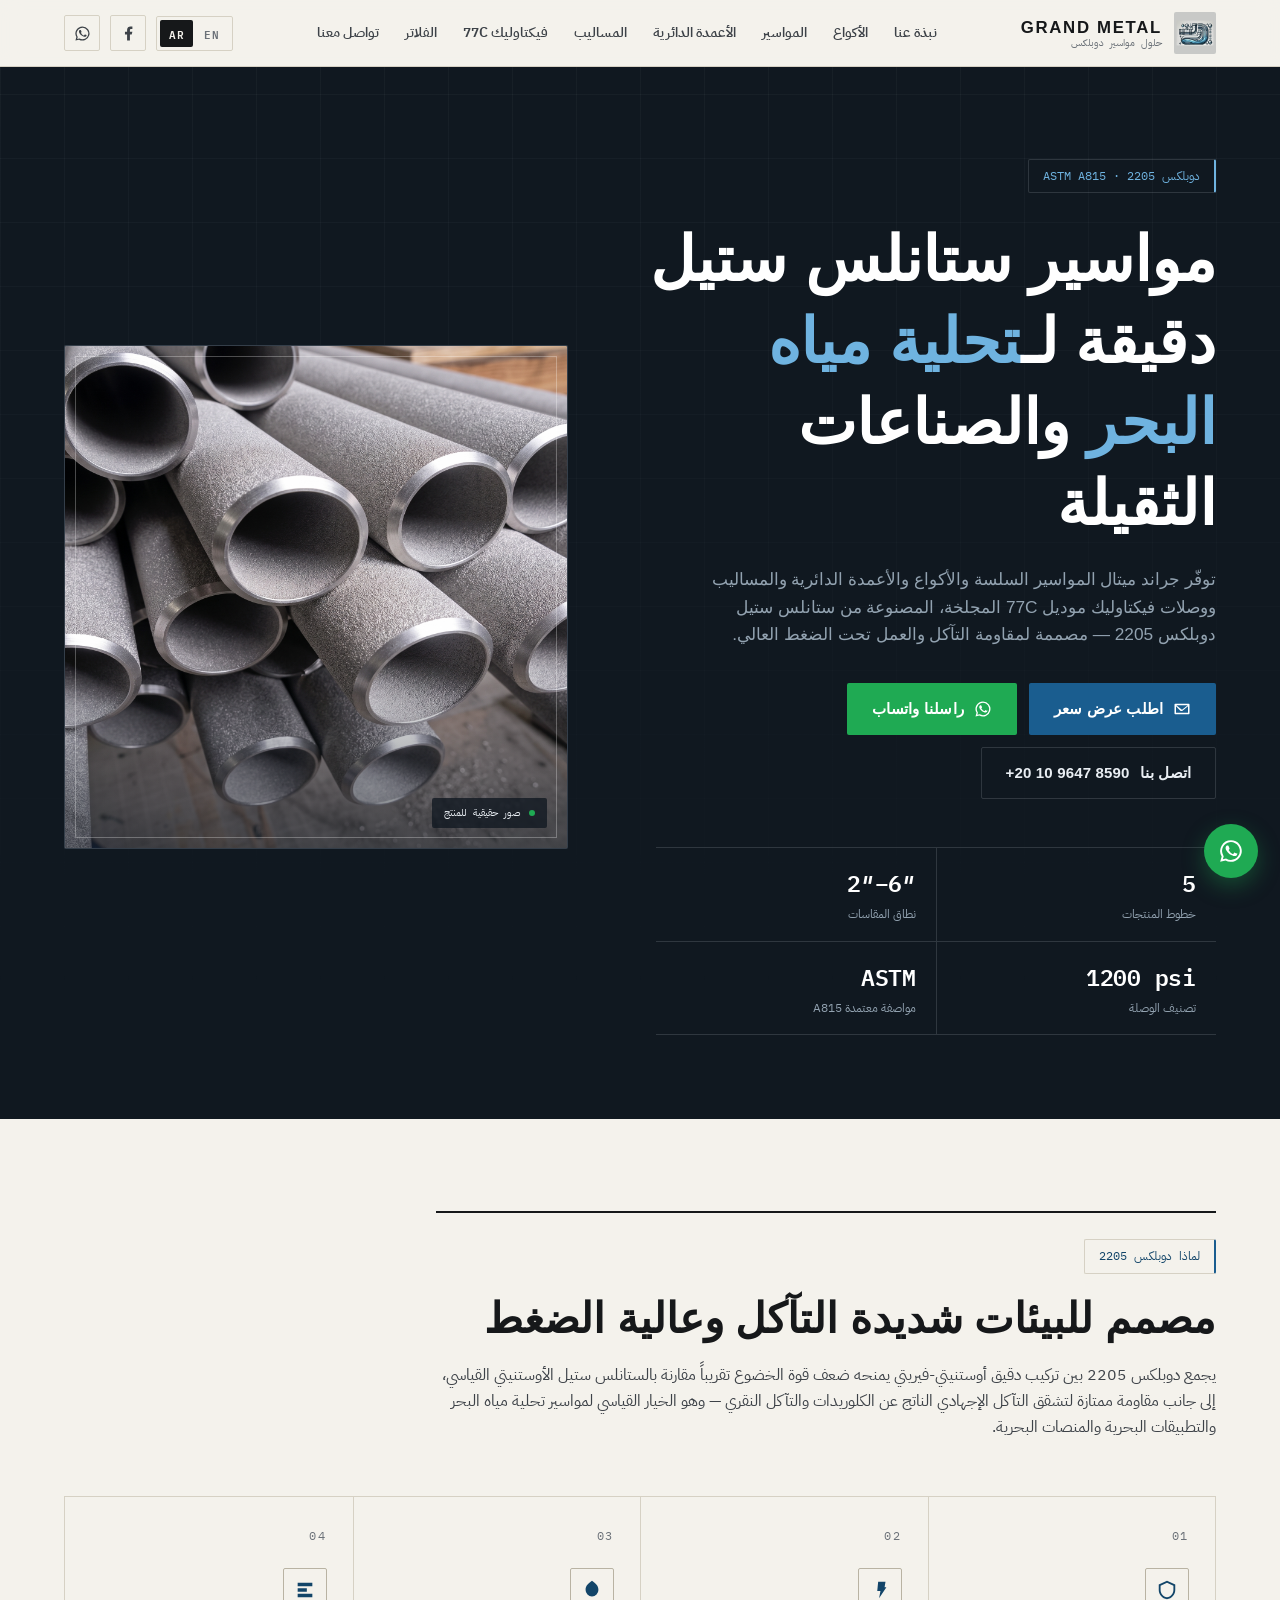
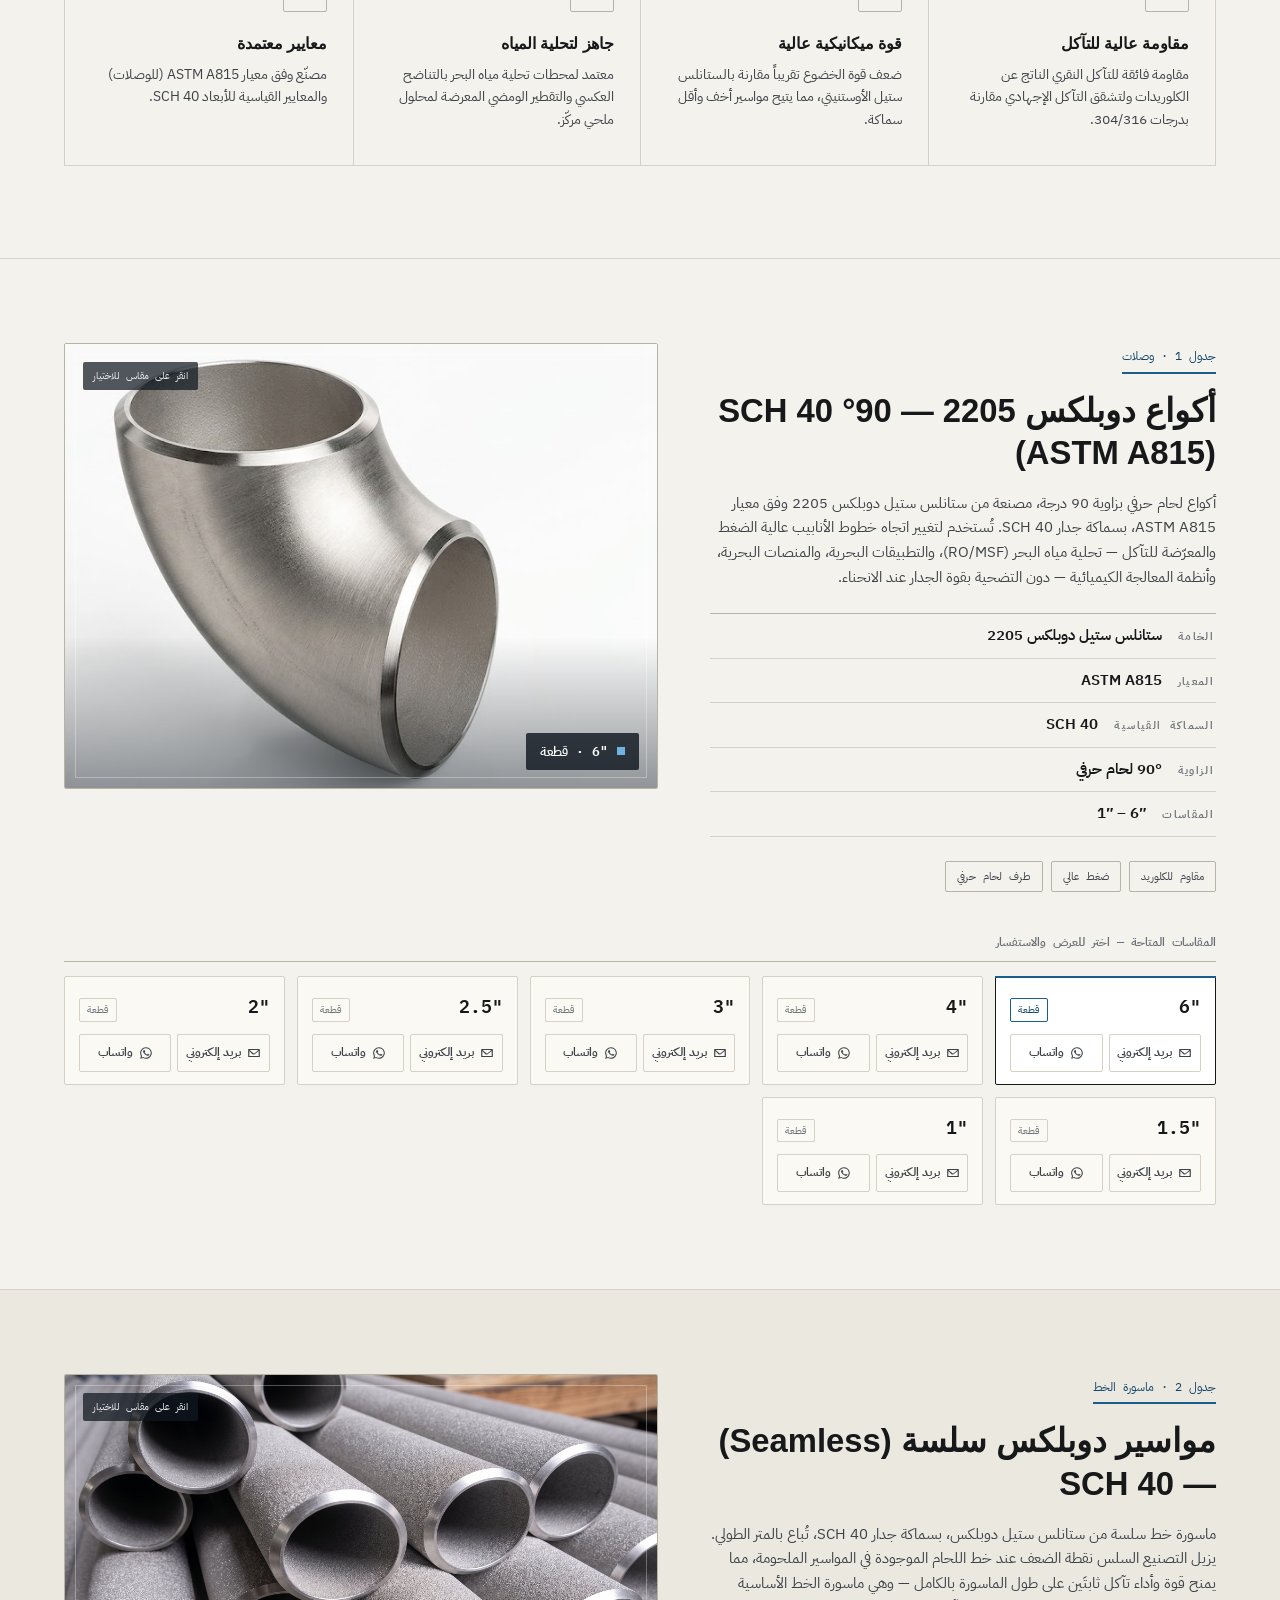
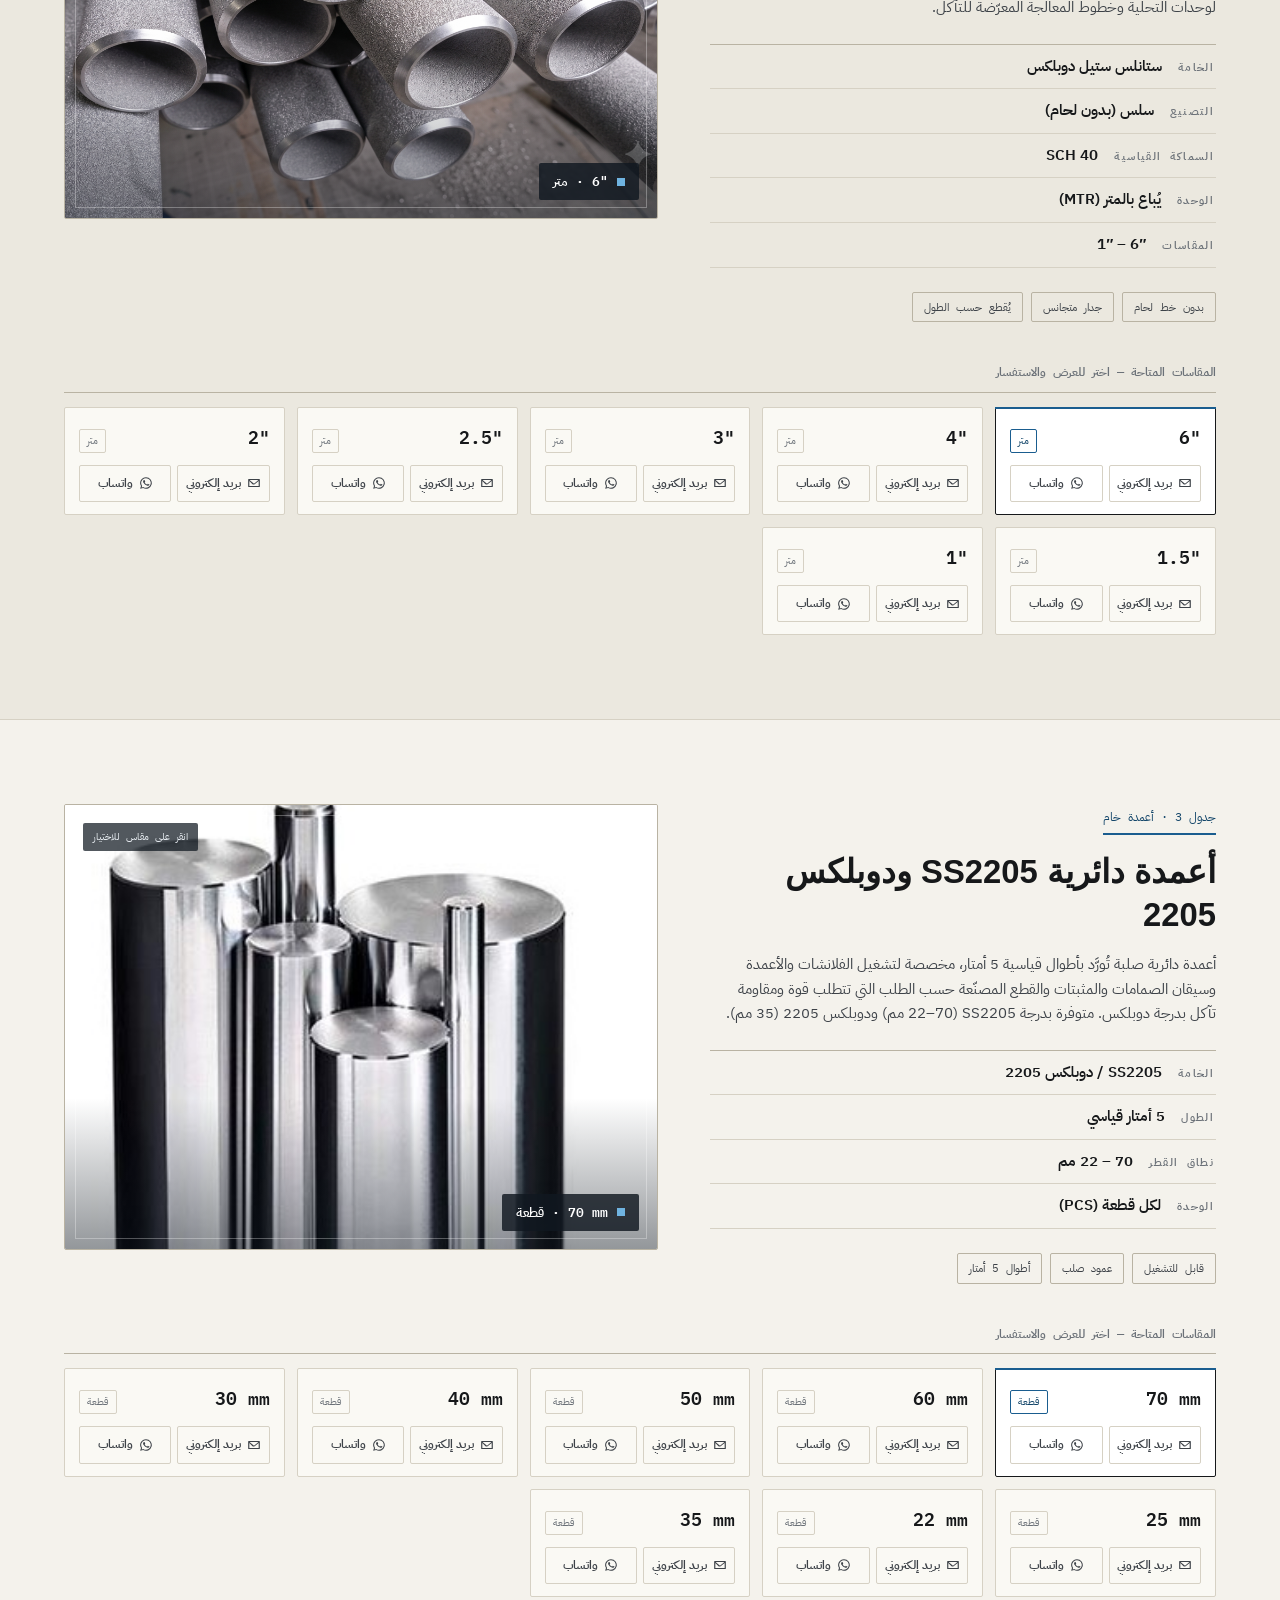
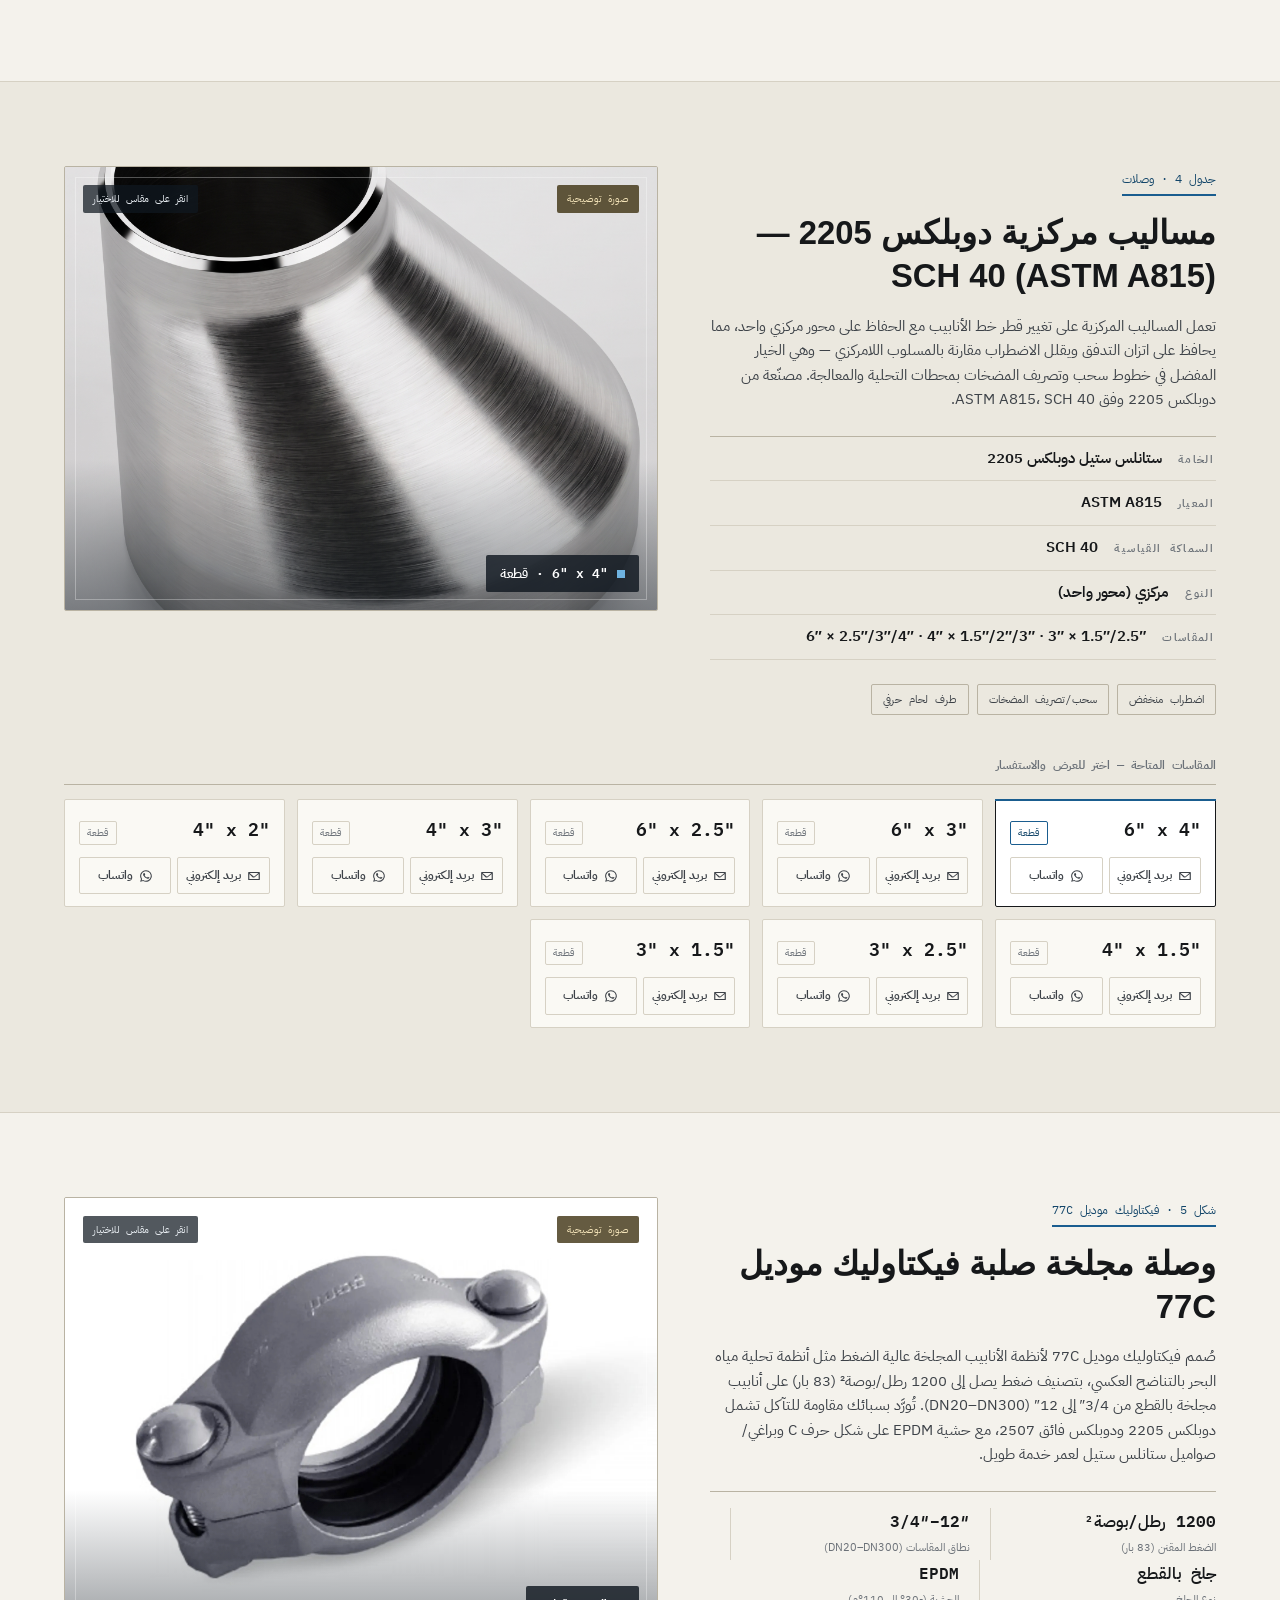
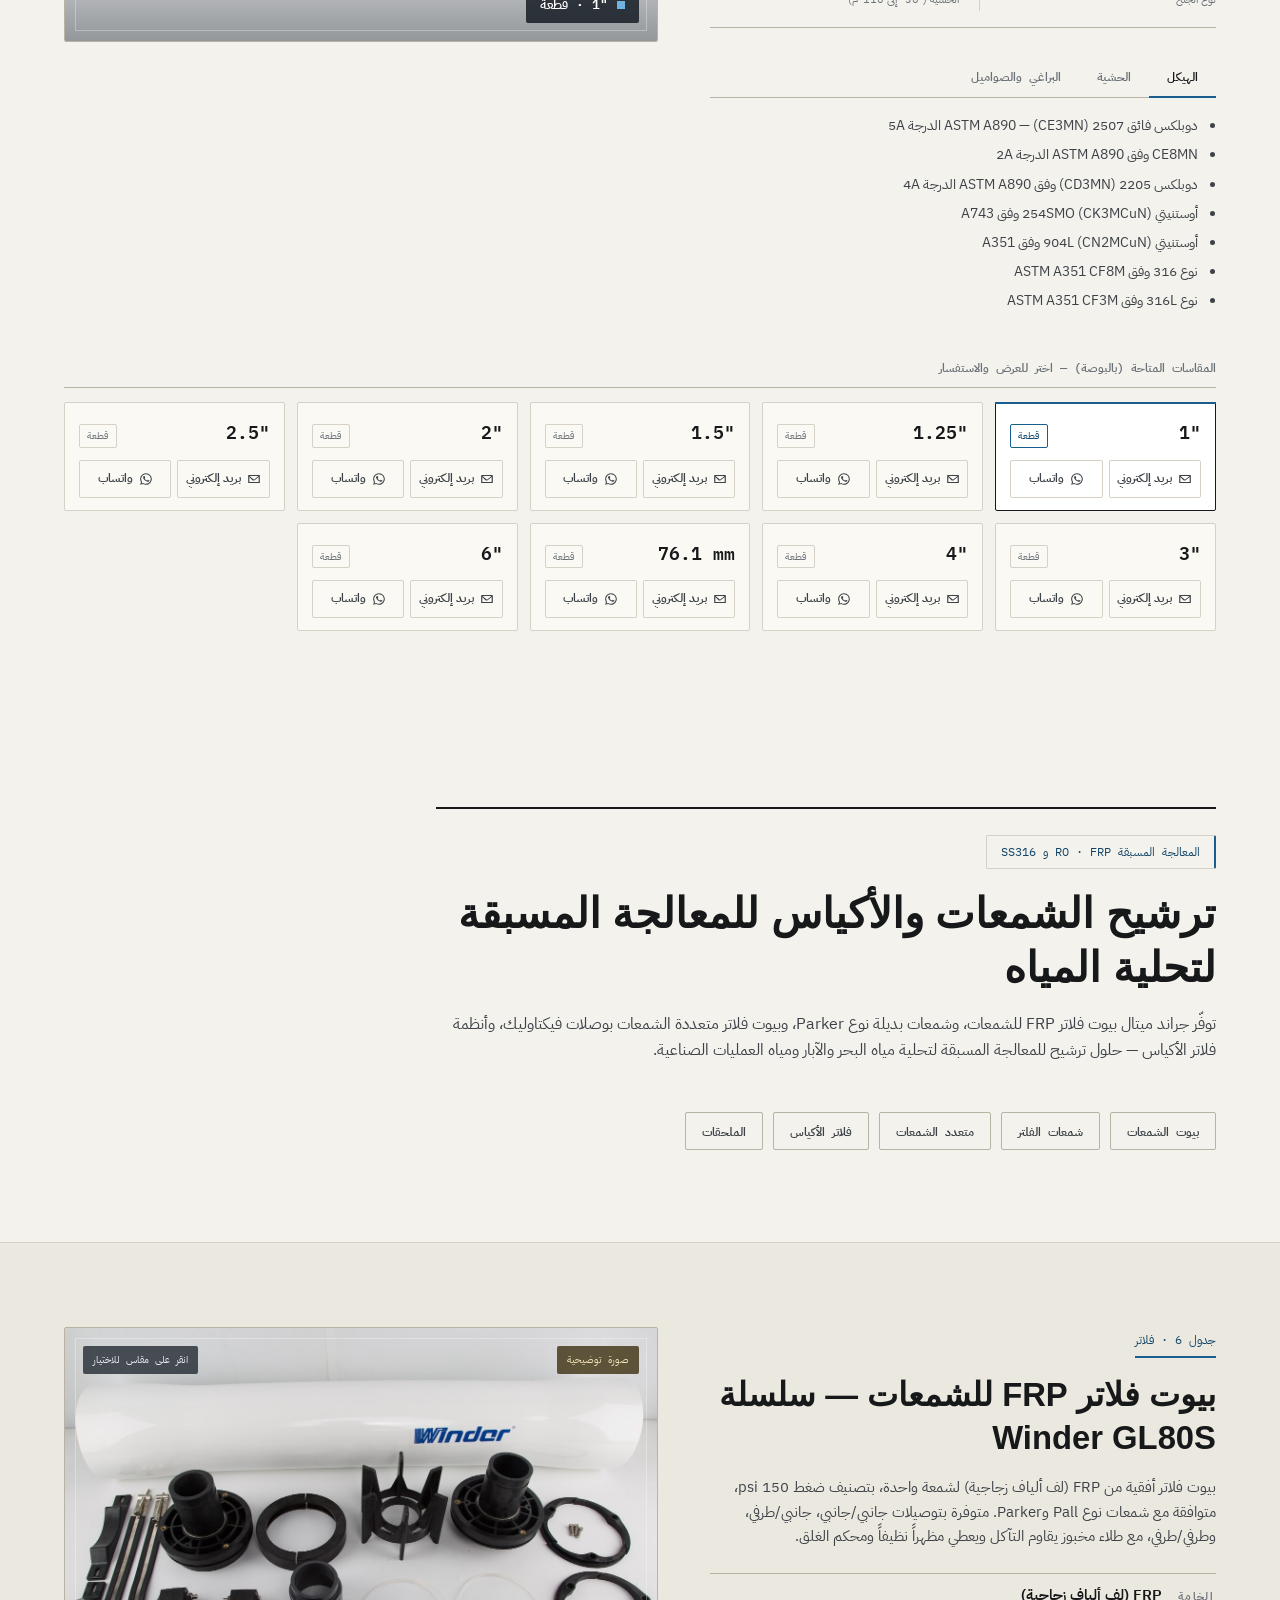
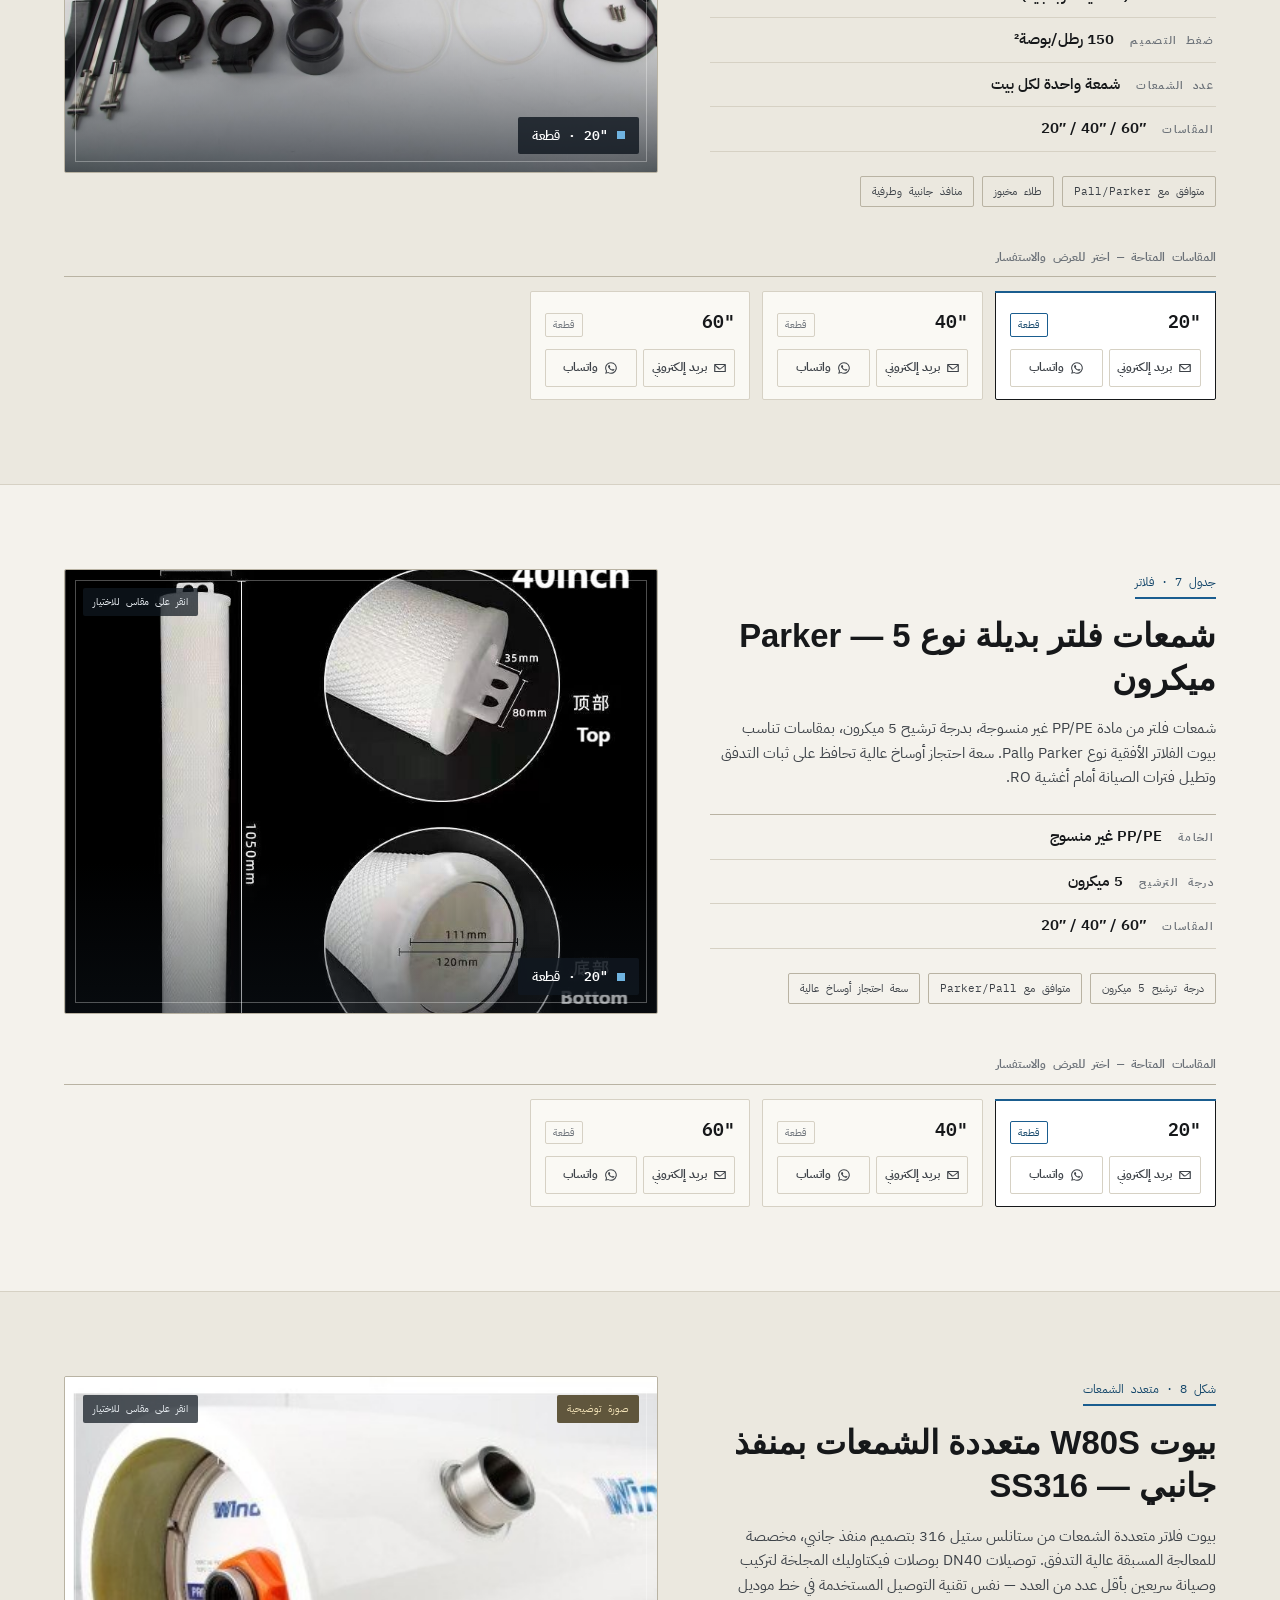
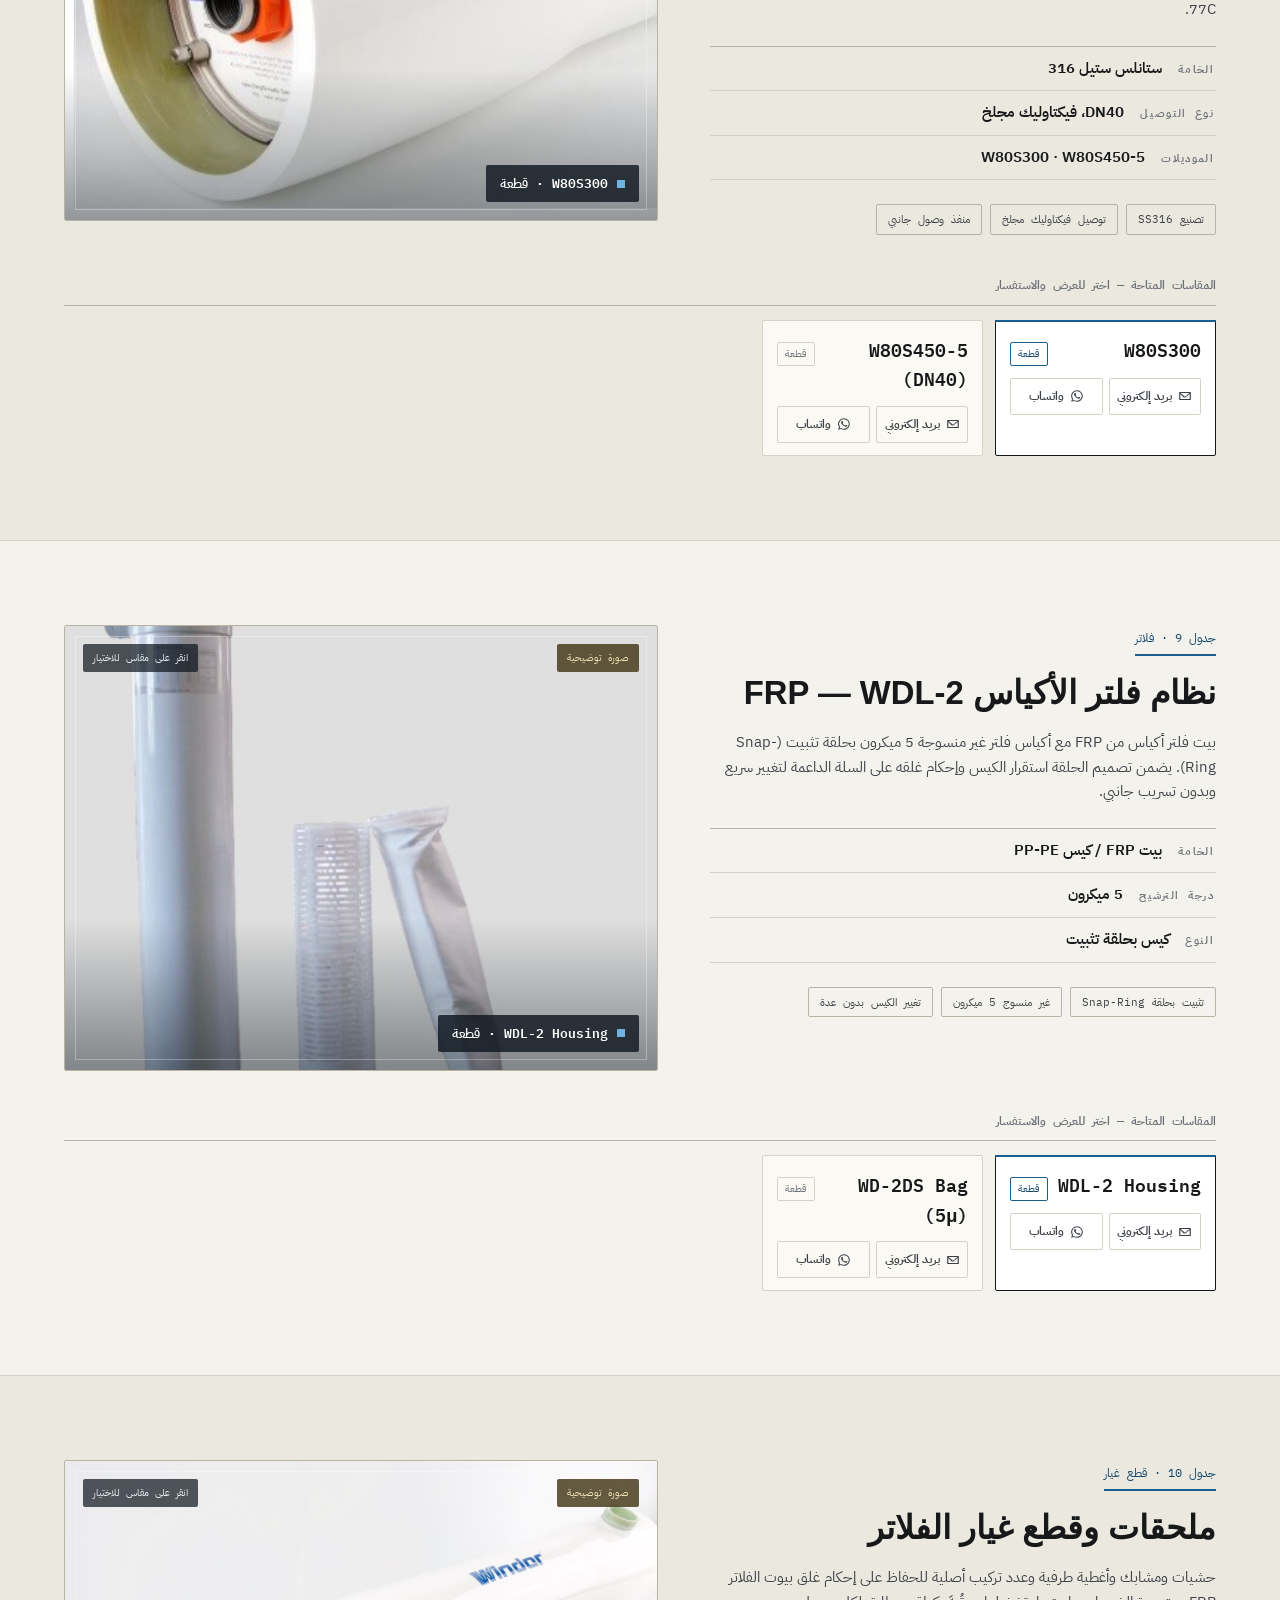
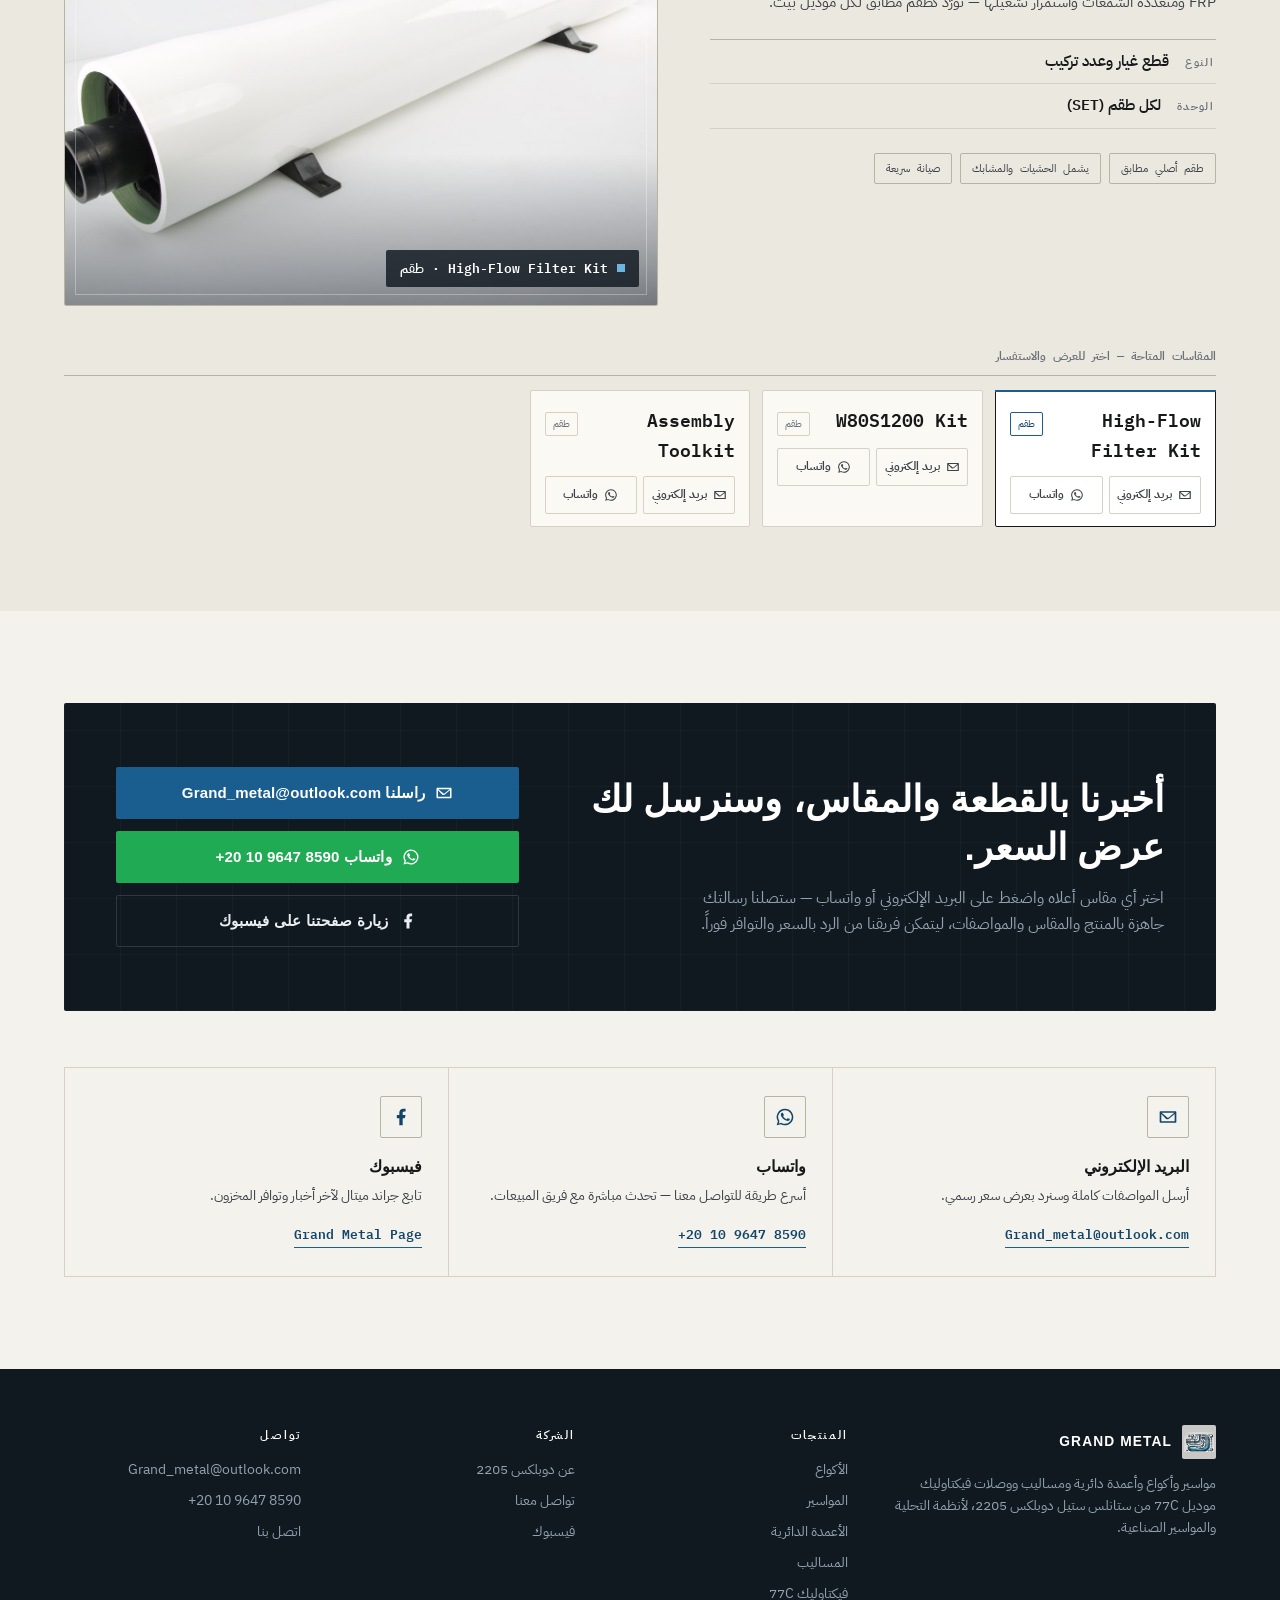
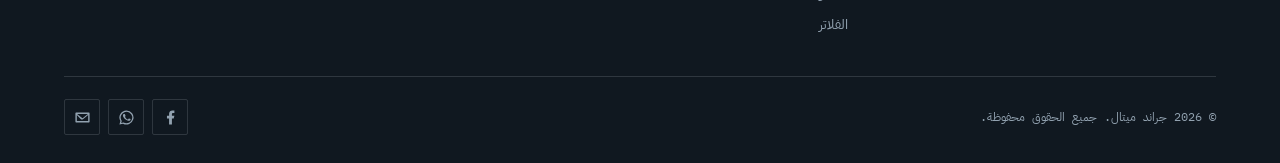
==== commit 96fc9424: "filters add" ====
--- a/index.html
+++ b/index.html
@@ -79,12 +79,17 @@
     {"@type": "Product", "position": 2, "name": "Duplex Seamless Pipes SCH 40", "description": "Seamless stainless steel pipes in Duplex grade, SCH 40, sizes 2 to 6 inch, sold per meter.", "brand": {"@type": "Brand", "name": "Grand Metal"}, "material": "Duplex Stainless Steel"},
     {"@type": "Product", "position": 3, "name": "SS2205 / Duplex 2205 Round Bars", "description": "Solid round bar stock in SS2205 and Duplex 2205, 30-70 mm diameter, 5 metre lengths.", "brand": {"@type": "Brand", "name": "Grand Metal"}, "material": "Duplex 2205 Stainless Steel"},
     {"@type": "Product", "position": 4, "name": "Duplex 2205 Concentric Reducers (ASTM A815, SCH 40)", "description": "Concentric reducers in Duplex 2205 stainless steel, SCH 40, ASTM A815.", "brand": {"@type": "Brand", "name": "Grand Metal"}, "material": "Duplex 2205 Stainless Steel"},
-    {"@type": "Product", "position": 5, "name": "Victaulic Model 77C Grooved Coupling", "description": "Rigid grooved coupling rated to 1200 psi (83 bar) for RO seawater desalination and cut-grooved piping systems, sizes 3/4 to 12 inch.", "brand": {"@type": "Brand", "name": "Grand Metal"}, "material": "Super Duplex 2507 / Duplex 2205 / 316 Stainless Steel"}
+    {"@type": "Product", "position": 5, "name": "Victaulic Model 77C Grooved Coupling", "description": "Rigid grooved coupling rated to 1200 psi (83 bar) for RO seawater desalination and cut-grooved piping systems, sizes 3/4 to 12 inch.", "brand": {"@type": "Brand", "name": "Grand Metal"}, "material": "Super Duplex 2507 / Duplex 2205 / 316 Stainless Steel"},
+    {"@type": "Product", "position": 6, "name": "Winder GL80S FRP Cartridge Filter Housing", "description": "Horizontal FRP single-cartridge filter housing, 150 psi, Pall/Parker compatible, sizes 20 to 60 inch.", "brand": {"@type": "Brand", "name": "Grand Metal"}, "material": "FRP (Fiberglass Reinforced Plastic)"},
+    {"@type": "Product", "position": 7, "name": "Parker-Type Replacement Filter Element, 5 Micron", "description": "PP/PE non-woven cartridge filter element, 5 micron rating, sizes 20 to 60 inch, Parker/Pall compatible.", "brand": {"@type": "Brand", "name": "Grand Metal"}, "material": "PP/PE Non-woven"},
+    {"@type": "Product", "position": 8, "name": "W80S Multi-Cartridge Side-Port Filter Housing", "description": "SS316 multi-cartridge side-port filter housing with DN40 Victaulic grooved connections, models W80S300 and W80S450-5.", "brand": {"@type": "Brand", "name": "Grand Metal"}, "material": "Stainless Steel 316"},
+    {"@type": "Product", "position": 9, "name": "FRP Bag Filter System WDL-2", "description": "FRP bag filter housing with 5 micron PP/PE non-woven snap-ring filter bags.", "brand": {"@type": "Brand", "name": "Grand Metal"}, "material": "FRP / PP-PE"},
+    {"@type": "Product", "position": 10, "name": "Filter Accessories & Spare Parts", "description": "Gaskets, clamps, end caps and installation toolkits for FRP and multi-cartridge filter housings.", "brand": {"@type": "Brand", "name": "Grand Metal"}, "material": "Mixed"}
   ]
 }
 </script>
 
-<script id="i18n-json" type="application/json">{"skip": {"en": "Skip to content", "ar": "تخطى إلى المحتوى"}, "nav.about": {"en": "About", "ar": "نبذة عنا"}, "nav.elbows": {"en": "Elbows", "ar": "الأكواع"}, "nav.pipes": {"en": "Pipes", "ar": "المواسير"}, "nav.bars": {"en": "Round Bars", "ar": "الأعمدة الدائرية"}, "nav.reducers": {"en": "Reducers", "ar": "المساليب"}, "nav.coupling": {"en": "Victaulic 77C", "ar": "فيكتاوليك 77C"}, "nav.contact": {"en": "Contact", "ar": "تواصل معنا"}, "brand.tagline": {"en": "Duplex Piping Solutions", "ar": "حلول مواسير دوبلكس"}, "navtoggle.label": {"en": "Toggle menu", "ar": "تبديل القائمة"}, "lang.toggle.label": {"en": "Switch language", "ar": "تبديل اللغة"}, "hero.eyebrow": {"en": "Duplex 2205 · ASTM A815", "ar": "دوبلكس 2205 · ASTM A815"}, "hero.h1": {"en": "Precision stainless piping for <span>seawater desalination</span> &amp; heavy industry", "ar": "مواسير ستانلس ستيل دقيقة لـ<span>تحلية مياه البحر</span> والصناعات الثقيلة"}, "hero.lead": {"en": "Grand Metal supplies seamless pipes, elbows, round bars, reducers and Victaulic Model 77C grooved couplings in Duplex 2205 stainless steel — engineered for corrosion resistance and high-pressure performance.", "ar": "توفّر جراند ميتال المواسير السلسة والأكواع والأعمدة الدائرية والمساليب ووصلات فيكتاوليك موديل 77C المجلخة، المصنوعة من ستانلس ستيل دوبلكس 2205 — مصممة لمقاومة التآكل والعمل تحت الضغط العالي."}, "btn.quote": {"en": "Request a Quote", "ar": "اطلب عرض سعر"}, "btn.whatsapp_us": {"en": "WhatsApp Us", "ar": "راسلنا واتساب"}, "btn.call": {"en": "Call <bdi>+20 10 9647 8590</bdi>", "ar": "اتصل بنا <bdi>+20 10 9647 8590</bdi>"}, "hero.stat1": {"en": "Product Lines", "ar": "خطوط المنتجات"}, "hero.stat2": {"en": "Size Range", "ar": "نطاق المقاسات"}, "hero.stat3": {"en": "Coupling Rating", "ar": "تصنيف الوصلة"}, "hero.stat4": {"en": "A815 Certified Spec", "ar": "مواصفة معتمدة A815"}, "hero.badge": {"en": "Real product photography", "ar": "صور حقيقية للمنتج"}, "about.eyebrow": {"en": "Why Duplex 2205", "ar": "لماذا دوبلكس 2205"}, "about.h2": {"en": "Built for corrosive, high-pressure environments", "ar": "مصمم للبيئات شديدة التآكل وعالية الضغط"}, "about.lead": {"en": "Duplex 2205 combines an austenitic-ferritic microstructure that delivers roughly double the yield strength of standard austenitic stainless steels, along with excellent resistance to chloride stress-corrosion cracking and pitting — the standard choice for RO seawater desalination, marine and offshore piping.", "ar": "يجمع دوبلكس 2205 بين تركيب دقيق أوستنيتي-فيريتي يمنحه ضعف قوة الخضوع تقريباً مقارنة بالستانلس ستيل الأوستنيتي القياسي، إلى جانب مقاومة ممتازة لتشقق التآكل الإجهادي الناتج عن الكلوريدات والتآكل النقري — وهو الخيار القياسي لمواسير تحلية مياه البحر والتطبيقات البحرية والمنصات البحرية."}, "about.c1.h": {"en": "High Corrosion Resistance", "ar": "مقاومة عالية للتآكل"}, "about.c1.p": {"en": "Superior resistance to chloride pitting and stress-corrosion cracking versus 304/316 grades.", "ar": "مقاومة فائقة للتآكل النقري الناتج عن الكلوريدات ولتشقق التآكل الإجهادي مقارنة بدرجات 304/316."}, "about.c2.h": {"en": "High Mechanical Strength", "ar": "قوة ميكانيكية عالية"}, "about.c2.p": {"en": "Roughly double the yield strength of austenitic stainless, enabling thinner, lighter piping.", "ar": "ضعف قوة الخضوع تقريباً مقارنة بالستانلس ستيل الأوستنيتي، مما يتيح مواسير أخف وأقل سماكة."}, "about.c3.h": {"en": "Desalination Ready", "ar": "جاهز لتحلية المياه"}, "about.c3.p": {"en": "Specified for RO seawater desalination and MSF plants exposed to concentrated brine.", "ar": "معتمد لمحطات تحلية مياه البحر بالتناضح العكسي والتقطير الومضي المعرضة لمحلول ملحي مركّز."}, "about.c4.h": {"en": "Certified Standards", "ar": "معايير معتمدة"}, "about.c4.p": {"en": "Manufactured to ASTM A815 (fittings) and industry SCH 40 dimensional standards.", "ar": "مصنّع وفق معيار ASTM A815 (للوصلات) والمعايير القياسية للأبعاد SCH 40."}, "lbl.material": {"en": "Material", "ar": "الخامة"}, "lbl.standard": {"en": "Standard", "ar": "المعيار"}, "lbl.schedule": {"en": "Schedule", "ar": "السماكة القياسية"}, "lbl.angle": {"en": "Angle", "ar": "الزاوية"}, "lbl.sizes": {"en": "Sizes", "ar": "المقاسات"}, "lbl.construction": {"en": "Construction", "ar": "التصنيع"}, "lbl.unit": {"en": "Unit", "ar": "الوحدة"}, "lbl.length": {"en": "Length", "ar": "الطول"}, "lbl.diameter_range": {"en": "Diameter Range", "ar": "نطاق القطر"}, "lbl.type": {"en": "Type", "ar": "النوع"}, "sizes.h3": {"en": "Available Sizes — select to view &amp; inquire", "ar": "المقاسات المتاحة — اختر للعرض والاستفسار"}, "sizes.h3.inches": {"en": "Available Sizes (Inches) — select to view &amp; inquire", "ar": "المقاسات المتاحة (بالبوصة) — اختر للعرض والاستفسار"}, "viewer.hint": {"en": "Click a size to select", "ar": "انقر على مقاس للاختيار"}, "viewer.note": {"en": "Representative photo", "ar": "صورة توضيحية"}, "btn.email.short": {"en": "Email", "ar": "بريد إلكتروني"}, "btn.whatsapp.short": {"en": "WhatsApp", "ar": "واتساب"}, "unit.pcs": {"en": "PCS", "ar": "قطعة"}, "unit.mtr": {"en": "MTR", "ar": "متر"}, "elbow.kicker": {"en": "Table 1 · Fittings", "ar": "جدول 1 · وصلات"}, "elbow.h2": {"en": "Duplex 2205 Elbows &mdash; 90&deg; SCH 40 (ASTM A815)", "ar": "أكواع دوبلكس 2205 — 90° SCH 40 (ASTM A815)"}, "elbow.desc": {"en": "Butt-weld 90-degree elbows manufactured from Duplex 2205 stainless steel to ASTM A815, Schedule 40 wall thickness. Used to change direction in high-pressure, corrosive pipelines &mdash; seawater desalination (RO/MSF), marine, offshore and chemical process systems &mdash; without sacrificing wall strength at the bend.", "ar": "أكواع لحام حرفي بزاوية 90 درجة، مصنعة من ستانلس ستيل دوبلكس 2205 وفق معيار ASTM A815، بسماكة جدار SCH 40. تُستخدم لتغيير اتجاه خطوط الأنابيب عالية الضغط والمعرّضة للتآكل — تحلية مياه البحر (RO/MSF)، والتطبيقات البحرية، والمنصات البحرية، وأنظمة المعالجة الكيميائية — دون التضحية بقوة الجدار عند الانحناء."}, "elbow.v.material": {"en": "Duplex 2205 Stainless Steel", "ar": "ستانلس ستيل دوبلكس 2205"}, "elbow.v.angle": {"en": "90&deg; butt-weld", "ar": "90° لحام حرفي"}, "elbow.v.sizes": {"en": "1&Prime; &ndash; 6&Prime;", "ar": "<bdi>1″ – 6″</bdi>"}, "elbow.b1": {"en": "Chloride resistant", "ar": "مقاوم للكلوريد"}, "elbow.b2": {"en": "High pressure", "ar": "ضغط عالي"}, "elbow.b3": {"en": "Butt-weld end", "ar": "طرف لحام حرفي"}, "elbow.dim0": {"en": "6&Prime; &middot; PCS", "ar": "<bdi>6″</bdi> · قطعة"}, "elbow.img.alt": {"en": "Polished stainless steel 90-degree pipe elbow fittings", "ar": "وصلات كوع مواسير ستانلس ستيل مصقولة بزاوية 90 درجة"}, "pipe.kicker": {"en": "Table 2 · Line Pipe", "ar": "جدول 2 · ماسورة الخط"}, "pipe.h2": {"en": "Seamless Duplex Pipes &mdash; SCH 40", "ar": "مواسير دوبلكس سلسة (Seamless) — SCH 40"}, "pipe.desc": {"en": "Seamless line pipe in Duplex stainless steel, Schedule 40 wall thickness, sold per running metre. Seamless construction removes the weld-seam weak point found in welded pipe, giving consistent strength and corrosion performance along the full length &mdash; the primary line pipe for desalination trains and corrosive process lines.", "ar": "ماسورة خط سلسة من ستانلس ستيل دوبلكس، بسماكة جدار SCH 40، تُباع بالمتر الطولي. يزيل التصنيع السلس نقطة الضعف عند خط اللحام الموجودة في المواسير الملحومة، مما يمنح قوة وأداء تآكل ثابتَين على طول الماسورة بالكامل — وهي ماسورة الخط الأساسية لوحدات التحلية وخطوط المعالجة المعرّضة للتآكل."}, "pipe.v.material": {"en": "Duplex Stainless Steel", "ar": "ستانلس ستيل دوبلكس"}, "pipe.v.construction": {"en": "Seamless", "ar": "سلس (بدون لحام)"}, "pipe.v.unit": {"en": "Sold per metre (MTR)", "ar": "يُباع بالمتر (MTR)"}, "pipe.v.sizes": {"en": "1&Prime; &ndash; 6&Prime;", "ar": "<bdi>1″ – 6″</bdi>"}, "pipe.b1": {"en": "No weld seam", "ar": "بدون خط لحام"}, "pipe.b2": {"en": "Uniform wall", "ar": "جدار متجانس"}, "pipe.b3": {"en": "Cut to length", "ar": "يُقطع حسب الطول"}, "pipe.dim0": {"en": "6&Prime; &middot; MTR", "ar": "<bdi>6″</bdi> · متر"}, "pipe.img.alt": {"en": "Bundle of seamless stainless steel pipe tube stock with visible bore", "ar": "حزمة من مواسير ستانلس ستيل سلسة يظهر بها التجويف الداخلي"}, "bar.kicker": {"en": "Table 3 · Bar Stock", "ar": "جدول 3 · أعمدة خام"}, "bar.h2": {"en": "SS2205 &amp; Duplex 2205 Round Bars", "ar": "أعمدة دائرية SS2205 ودوبلكس 2205"}, "bar.desc": {"en": "Solid round bar stock supplied in 5-metre standard lengths for machining flanges, shafts, valve stems, fasteners and custom fabricated parts that require duplex-grade strength and corrosion resistance. Available in SS2205 (22&ndash;70&nbsp;mm) and Duplex 2205 (35&nbsp;mm).", "ar": "أعمدة دائرية صلبة تُورَّد بأطوال قياسية 5 أمتار، مخصصة لتشغيل الفلانشات والأعمدة وسيقان الصمامات والمثبتات والقطع المصنّعة حسب الطلب التي تتطلب قوة ومقاومة تآكل بدرجة دوبلكس. متوفرة بدرجة SS2205 (22–70 مم) ودوبلكس 2205 (35 مم)."}, "bar.v.material": {"en": "SS2205 / Duplex 2205", "ar": "SS2205 / دوبلكس 2205"}, "bar.v.length": {"en": "5 metres standard", "ar": "5 أمتار قياسي"}, "bar.v.diameter": {"en": "22 &ndash; 70 mm", "ar": "<bdi>22 – 70</bdi> مم"}, "bar.v.unit": {"en": "Per piece (PCS)", "ar": "لكل قطعة (PCS)"}, "bar.b1": {"en": "Machinable", "ar": "قابل للتشغيل"}, "bar.b2": {"en": "Solid stock", "ar": "عمود صلب"}, "bar.b3": {"en": "5m lengths", "ar": "أطوال 5 أمتار"}, "bar.dim0": {"en": "70 mm &middot; PCS", "ar": "<bdi>70</bdi> مم · قطعة"}, "bar.img.alt": {"en": "Stainless steel round bar stock in multiple diameters", "ar": "أعمدة دائرية من ستانلس ستيل بأقطار متعددة"}, "reducer.kicker": {"en": "Table 4 · Fittings", "ar": "جدول 4 · وصلات"}, "reducer.h2": {"en": "Duplex 2205 Concentric Reducers &mdash; SCH 40 (ASTM A815)", "ar": "مساليب مركزية دوبلكس 2205 — SCH 40 (ASTM A815)"}, "reducer.desc": {"en": "Concentric reducers transition pipeline diameter on the centreline, keeping flow balanced and minimising turbulence versus an eccentric reducer &mdash; the preferred choice on pump suction and discharge lines in desalination and process plants. Manufactured in Duplex 2205 to ASTM A815, SCH 40.", "ar": "تعمل المساليب المركزية على تغيير قطر خط الأنابيب مع الحفاظ على محور مركزي واحد، مما يحافظ على اتزان التدفق ويقلل الاضطراب مقارنة بالمسلوب اللامركزي — وهي الخيار المفضل في خطوط سحب وتصريف المضخات بمحطات التحلية والمعالجة. مصنّعة من دوبلكس 2205 وفق ASTM A815، SCH 40."}, "reducer.v.material": {"en": "Duplex 2205 Stainless Steel", "ar": "ستانلس ستيل دوبلكس 2205"}, "reducer.v.type": {"en": "Concentric (centreline)", "ar": "مركزي (محور واحد)"}, "reducer.v.sizes": {"en": "6&Prime; x 2.5&Prime;/3&Prime;/4&Prime; &middot; 4&Prime; x 1.5&Prime;/2&Prime;/3&Prime; &middot; 3&Prime; x 1.5&Prime;/2.5&Prime;", "ar": "<bdi>6″ × 2.5″/3″/4″ · 4″ × 1.5″/2″/3″ · 3″ × 1.5″/2.5″</bdi>"}, "reducer.b1": {"en": "Low turbulence", "ar": "اضطراب منخفض"}, "reducer.b2": {"en": "Pump suction/discharge", "ar": "سحب/تصريف المضخات"}, "reducer.b3": {"en": "Butt-weld end", "ar": "طرف لحام حرفي"}, "reducer.dim0": {"en": "6&Prime; x 4&Prime; &middot; PCS", "ar": "<bdi>6″ × 4″</bdi> · قطعة"}, "reducer.img.alt": {"en": "Stainless steel flanged pipe fittings", "ar": "وصلات مواسير مفلنجة من ستانلس ستيل"}, "coupling.kicker": {"en": "Figure 5 · Victaulic Model 77C", "ar": "شكل 5 · فيكتاوليك موديل 77C"}, "coupling.h2": {"en": "Victaulic Model 77C Rigid Grooved Coupling", "ar": "وصلة مجلخة صلبة فيكتاوليك موديل 77C"}, "coupling.desc": {"en": "The Victaulic Model 77C is designed for high-pressure grooved piping systems such as RO seawater desalination systems, rated to 1200&nbsp;psi (83&nbsp;bar) on cut-grooved pipe from 3/4&Prime; to 12&Prime; (DN20&ndash;DN300). Supplied in corrosion-resistant alloys including Duplex 2205 and Super Duplex 2507, with an EPDM C-shaped gasket and stainless bolts/nuts for long service life.", "ar": "صُمم فيكتاوليك موديل 77C لأنظمة الأنابيب المجلخة عالية الضغط مثل أنظمة تحلية مياه البحر بالتناضح العكسي، بتصنيف ضغط يصل إلى 1200 رطل/بوصة² (83 بار) على أنابيب مجلخة بالقطع من 3/4″ إلى 12″ (DN20–DN300). تُورَّد بسبائك مقاومة للتآكل تشمل دوبلكس 2205 ودوبلكس فائق 2507، مع حشية EPDM على شكل حرف C وبراغي/صواميل ستانلس ستيل لعمر خدمة طويل."}, "coupling.p1": {"en": "1200 psi", "ar": "1200 رطل/بوصة²"}, "coupling.p1l": {"en": "Rated Pressure (83 bar)", "ar": "الضغط المقنن (83 بار)"}, "coupling.p2": {"en": "3/4&Prime;&ndash;12&Prime;", "ar": "<bdi>3/4″–12″</bdi>"}, "coupling.p2l": {"en": "Size Range (DN20&ndash;DN300)", "ar": "نطاق المقاسات (DN20–DN300)"}, "coupling.p3": {"en": "Cut Groove", "ar": "جلخ بالقطع"}, "coupling.p3l": {"en": "Groove Type", "ar": "نوع الجلخ"}, "coupling.p4": {"en": "EPDM", "ar": "EPDM"}, "coupling.p4l": {"en": "Gasket (-30&deg; to 110&deg;C)", "ar": "الحشية (-30° إلى 110°م)"}, "coupling.tab1": {"en": "Housing", "ar": "الهيكل"}, "coupling.tab2": {"en": "Gasket", "ar": "الحشية"}, "coupling.tab3": {"en": "Bolts &amp; Nuts", "ar": "البراغي والصواميل"}, "coupling.h1.1": {"en": "Super Duplex 2507 (CE3MN) &mdash; ASTM A890 Grade5A", "ar": "دوبلكس فائق 2507 (CE3MN) — ASTM A890 الدرجة 5A"}, "coupling.h1.2": {"en": "CE8MN to ASTM A890 Grade 2A", "ar": "CE8MN وفق ASTM A890 الدرجة 2A"}, "coupling.h1.3": {"en": "Duplex 2205 (CD3MN) to ASTM A890 Grade4A", "ar": "دوبلكس 2205 (CD3MN) وفق ASTM A890 الدرجة 4A"}, "coupling.h1.4": {"en": "Austenic 254SMO (CK3MCuN) to A743", "ar": "أوستنيتي 254SMO (CK3MCuN) وفق A743"}, "coupling.h1.5": {"en": "Austenic 904L (CN2MCuN) to A351", "ar": "أوستنيتي 904L (CN2MCuN) وفق A351"}, "coupling.h1.6": {"en": "Type 316 to ASTM A351 CF8M", "ar": "نوع 316 وفق ASTM A351 CF8M"}, "coupling.h1.7": {"en": "Type 316L to ASTM A351 CF3M", "ar": "نوع 316L وفق ASTM A351 CF3M"}, "coupling.gasket.p": {"en": "C-shaped EPDM (ethylene propylene diene monomer) gasket for cold water, hot water, rare acid, oil-free air and multiple chemical products (-30&deg; to 110&deg;C). Not suitable for petroleum-based media.", "ar": "حشية EPDM (إيثيلين بروبيلين ديين مونومر) على شكل حرف C، مناسبة للمياه الباردة والساخنة، والأحماض المخففة، والهواء الخالي من الزيت، والعديد من المواد الكيميائية (-30° إلى 110°م). غير مناسبة للوسائط البترولية."}, "coupling.bolt.1": {"en": "Type 304 stainless steel track bolts to ASTM F593", "ar": "براغي مسار ستانلس ستيل نوع 304 وفق ASTM F593"}, "coupling.bolt.2": {"en": "Type 316 stainless steel track bolts to ASTM A193", "ar": "براغي مسار ستانلس ستيل نوع 316 وفق ASTM A193"}, "coupling.bolt.3": {"en": "Type 304 stainless steel nuts to ASTM F594", "ar": "صواميل ستانلس ستيل نوع 304 وفق ASTM F594"}, "coupling.bolt.4": {"en": "Type 316 stainless steel nuts to ASTM A194", "ar": "صواميل ستانلس ستيل نوع 316 وفق ASTM A194"}, "coupling.bolt.5": {"en": "Silicone bronze heavy duty nuts to ASTM B98 C65100 for option", "ar": "صواميل برونز سيليكون شديدة التحمل وفق ASTM B98 C65100 (اختياري)"}, "coupling.dim0": {"en": "1&Prime; &middot; PCS", "ar": "<bdi>1″</bdi> · قطعة"}, "coupling.img.alt": {"en": "Flanged steel pipe joints", "ar": "وصلات مواسير معدنية مفلنجة"}, "cta.h2": {"en": "Tell us the part, the size, and we&#39;ll quote it.", "ar": "أخبرنا بالقطعة والمقاس، وسنرسل لك عرض السعر."}, "cta.p": {"en": "Pick any size above and hit Email or WhatsApp &mdash; your message arrives pre-filled with the exact product, size and spec, so our team can respond with pricing and availability right away.", "ar": "اختر أي مقاس أعلاه واضغط على البريد الإلكتروني أو واتساب — ستصلنا رسالتك جاهزة بالمنتج والمقاس والمواصفات، ليتمكن فريقنا من الرد بالسعر والتوافر فوراً."}, "cta.btn.email": {"en": "Email Grand_metal@outlook.com", "ar": "راسلنا Grand_metal@outlook.com"}, "cta.btn.whatsapp": {"en": "WhatsApp <bdi>+20 10 9647 8590</bdi>", "ar": "واتساب <bdi>+20 10 9647 8590</bdi>"}, "cta.btn.fb": {"en": "Visit our Facebook Page", "ar": "زيارة صفحتنا على فيسبوك"}, "contact.c1.h": {"en": "Email", "ar": "البريد الإلكتروني"}, "contact.c1.p": {"en": "Send full specs and we&#39;ll reply with a formal quote.", "ar": "أرسل المواصفات كاملة وسنرد بعرض سعر رسمي."}, "contact.c2.h": {"en": "WhatsApp", "ar": "واتساب"}, "contact.c2.p": {"en": "Fastest way to reach us &mdash; chat directly with sales.", "ar": "أسرع طريقة للتواصل معنا — تحدث مباشرة مع فريق المبيعات."}, "contact.c3.h": {"en": "Facebook", "ar": "فيسبوك"}, "contact.c3.p": {"en": "Follow Grand Metal for stock updates and news.", "ar": "تابع جراند ميتال لآخر أخبار وتوافر المخزون."}, "footer.tagline": {"en": "Duplex 2205 stainless steel pipes, elbows, round bars, reducers and Victaulic Model 77C grooved couplings for desalination and industrial piping systems.", "ar": "مواسير وأكواع وأعمدة دائرية ومساليب ووصلات فيكتاوليك موديل 77C من ستانلس ستيل دوبلكس 2205، لأنظمة التحلية والمواسير الصناعية."}, "footer.products": {"en": "Products", "ar": "المنتجات"}, "footer.company": {"en": "Company", "ar": "الشركة"}, "footer.contact": {"en": "Contact", "ar": "تواصل"}, "footer.about_link": {"en": "About Duplex 2205", "ar": "عن دوبلكس 2205"}, "footer.call_us": {"en": "Call us", "ar": "اتصل بنا"}, "footer.copyright": {"en": "Grand Metal. All rights reserved.", "ar": "جراند ميتال. جميع الحقوق محفوظة."}, "msg.subject_product": {"en": "Inquiry - {product} ({size})", "ar": "استفسار - {product} ({size})"}, "msg.greeting": {"en": "Hello Grand Metal,", "ar": "مرحباً جراند ميتال،"}, "msg.interested": {"en": "I am interested in the following product:", "ar": "أنا مهتم بالمنتج التالي:"}, "msg.product": {"en": "Product: {v}", "ar": "المنتج: {v}"}, "msg.size": {"en": "Size / Spec: {v}", "ar": "المقاس / المواصفة: {v}"}, "msg.unit": {"en": "Unit: {v}", "ar": "الوحدة: {v}"}, "msg.details": {"en": "Details: {v}", "ar": "التفاصيل: {v}"}, "msg.qty": {"en": "Quantity needed: ", "ar": "الكمية المطلوبة: "}, "msg.please_send": {"en": "Please send price and availability.", "ar": "يرجى إرسال السعر والتوافر."}, "msg.thanks": {"en": "Thank you.", "ar": "شكراً لكم."}, "msg.subject_general": {"en": "General Inquiry - Grand Metal", "ar": "استفسار عام - جراند ميتال"}, "msg.general_intro": {"en": "I would like a quote for:", "ar": "أرغب في الحصول على عرض سعر لـ:"}, "msg.product_blank": {"en": "Product: ", "ar": "المنتج: "}, "msg.size_blank": {"en": "Size/Spec: ", "ar": "المقاس/المواصفة: "}, "msg.qty_blank": {"en": "Quantity: ", "ar": "الكمية: "}, "msg.quick_quote": {"en": "Hello Grand Metal, I would like a quote.", "ar": "مرحباً جراند ميتال، أرغب في الحصول على عرض سعر."}}</script>
+<script id="i18n-json" type="application/json">{"skip": {"en": "Skip to content", "ar": "تخطى إلى المحتوى"}, "nav.about": {"en": "About", "ar": "نبذة عنا"}, "nav.elbows": {"en": "Elbows", "ar": "الأكواع"}, "nav.pipes": {"en": "Pipes", "ar": "المواسير"}, "nav.bars": {"en": "Round Bars", "ar": "الأعمدة الدائرية"}, "nav.reducers": {"en": "Reducers", "ar": "المساليب"}, "nav.coupling": {"en": "Victaulic 77C", "ar": "فيكتاوليك 77C"}, "nav.contact": {"en": "Contact", "ar": "تواصل معنا"}, "brand.tagline": {"en": "Duplex Piping Solutions", "ar": "حلول مواسير دوبلكس"}, "navtoggle.label": {"en": "Toggle menu", "ar": "تبديل القائمة"}, "lang.toggle.label": {"en": "Switch language", "ar": "تبديل اللغة"}, "hero.eyebrow": {"en": "Duplex 2205 · ASTM A815", "ar": "دوبلكس 2205 · ASTM A815"}, "hero.h1": {"en": "Precision stainless piping for <span>seawater desalination</span> &amp; heavy industry", "ar": "مواسير ستانلس ستيل دقيقة لـ<span>تحلية مياه البحر</span> والصناعات الثقيلة"}, "hero.lead": {"en": "Grand Metal supplies seamless pipes, elbows, round bars, reducers and Victaulic Model 77C grooved couplings in Duplex 2205 stainless steel — engineered for corrosion resistance and high-pressure performance.", "ar": "توفّر جراند ميتال المواسير السلسة والأكواع والأعمدة الدائرية والمساليب ووصلات فيكتاوليك موديل 77C المجلخة، المصنوعة من ستانلس ستيل دوبلكس 2205 — مصممة لمقاومة التآكل والعمل تحت الضغط العالي."}, "btn.quote": {"en": "Request a Quote", "ar": "اطلب عرض سعر"}, "btn.whatsapp_us": {"en": "WhatsApp Us", "ar": "راسلنا واتساب"}, "btn.call": {"en": "Call <bdi>+20 10 9647 8590</bdi>", "ar": "اتصل بنا <bdi>+20 10 9647 8590</bdi>"}, "hero.stat1": {"en": "Product Lines", "ar": "خطوط المنتجات"}, "hero.stat2": {"en": "Size Range", "ar": "نطاق المقاسات"}, "hero.stat3": {"en": "Coupling Rating", "ar": "تصنيف الوصلة"}, "hero.stat4": {"en": "A815 Certified Spec", "ar": "مواصفة معتمدة A815"}, "hero.badge": {"en": "Real product photography", "ar": "صور حقيقية للمنتج"}, "about.eyebrow": {"en": "Why Duplex 2205", "ar": "لماذا دوبلكس 2205"}, "about.h2": {"en": "Built for corrosive, high-pressure environments", "ar": "مصمم للبيئات شديدة التآكل وعالية الضغط"}, "about.lead": {"en": "Duplex 2205 combines an austenitic-ferritic microstructure that delivers roughly double the yield strength of standard austenitic stainless steels, along with excellent resistance to chloride stress-corrosion cracking and pitting — the standard choice for RO seawater desalination, marine and offshore piping.", "ar": "يجمع دوبلكس 2205 بين تركيب دقيق أوستنيتي-فيريتي يمنحه ضعف قوة الخضوع تقريباً مقارنة بالستانلس ستيل الأوستنيتي القياسي، إلى جانب مقاومة ممتازة لتشقق التآكل الإجهادي الناتج عن الكلوريدات والتآكل النقري — وهو الخيار القياسي لمواسير تحلية مياه البحر والتطبيقات البحرية والمنصات البحرية."}, "about.c1.h": {"en": "High Corrosion Resistance", "ar": "مقاومة عالية للتآكل"}, "about.c1.p": {"en": "Superior resistance to chloride pitting and stress-corrosion cracking versus 304/316 grades.", "ar": "مقاومة فائقة للتآكل النقري الناتج عن الكلوريدات ولتشقق التآكل الإجهادي مقارنة بدرجات 304/316."}, "about.c2.h": {"en": "High Mechanical Strength", "ar": "قوة ميكانيكية عالية"}, "about.c2.p": {"en": "Roughly double the yield strength of austenitic stainless, enabling thinner, lighter piping.", "ar": "ضعف قوة الخضوع تقريباً مقارنة بالستانلس ستيل الأوستنيتي، مما يتيح مواسير أخف وأقل سماكة."}, "about.c3.h": {"en": "Desalination Ready", "ar": "جاهز لتحلية المياه"}, "about.c3.p": {"en": "Specified for RO seawater desalination and MSF plants exposed to concentrated brine.", "ar": "معتمد لمحطات تحلية مياه البحر بالتناضح العكسي والتقطير الومضي المعرضة لمحلول ملحي مركّز."}, "about.c4.h": {"en": "Certified Standards", "ar": "معايير معتمدة"}, "about.c4.p": {"en": "Manufactured to ASTM A815 (fittings) and industry SCH 40 dimensional standards.", "ar": "مصنّع وفق معيار ASTM A815 (للوصلات) والمعايير القياسية للأبعاد SCH 40."}, "lbl.material": {"en": "Material", "ar": "الخامة"}, "lbl.standard": {"en": "Standard", "ar": "المعيار"}, "lbl.schedule": {"en": "Schedule", "ar": "السماكة القياسية"}, "lbl.angle": {"en": "Angle", "ar": "الزاوية"}, "lbl.sizes": {"en": "Sizes", "ar": "المقاسات"}, "lbl.construction": {"en": "Construction", "ar": "التصنيع"}, "lbl.unit": {"en": "Unit", "ar": "الوحدة"}, "lbl.length": {"en": "Length", "ar": "الطول"}, "lbl.diameter_range": {"en": "Diameter Range", "ar": "نطاق القطر"}, "lbl.type": {"en": "Type", "ar": "النوع"}, "sizes.h3": {"en": "Available Sizes — select to view &amp; inquire", "ar": "المقاسات المتاحة — اختر للعرض والاستفسار"}, "sizes.h3.inches": {"en": "Available Sizes (Inches) — select to view &amp; inquire", "ar": "المقاسات المتاحة (بالبوصة) — اختر للعرض والاستفسار"}, "viewer.hint": {"en": "Click a size to select", "ar": "انقر على مقاس للاختيار"}, "viewer.note": {"en": "Representative photo", "ar": "صورة توضيحية"}, "btn.email.short": {"en": "Email", "ar": "بريد إلكتروني"}, "btn.whatsapp.short": {"en": "WhatsApp", "ar": "واتساب"}, "unit.pcs": {"en": "PCS", "ar": "قطعة"}, "unit.mtr": {"en": "MTR", "ar": "متر"}, "elbow.kicker": {"en": "Table 1 · Fittings", "ar": "جدول 1 · وصلات"}, "elbow.h2": {"en": "Duplex 2205 Elbows &mdash; 90&deg; SCH 40 (ASTM A815)", "ar": "أكواع دوبلكس 2205 — 90° SCH 40 (ASTM A815)"}, "elbow.desc": {"en": "Butt-weld 90-degree elbows manufactured from Duplex 2205 stainless steel to ASTM A815, Schedule 40 wall thickness. Used to change direction in high-pressure, corrosive pipelines &mdash; seawater desalination (RO/MSF), marine, offshore and chemical process systems &mdash; without sacrificing wall strength at the bend.", "ar": "أكواع لحام حرفي بزاوية 90 درجة، مصنعة من ستانلس ستيل دوبلكس 2205 وفق معيار ASTM A815، بسماكة جدار SCH 40. تُستخدم لتغيير اتجاه خطوط الأنابيب عالية الضغط والمعرّضة للتآكل — تحلية مياه البحر (RO/MSF)، والتطبيقات البحرية، والمنصات البحرية، وأنظمة المعالجة الكيميائية — دون التضحية بقوة الجدار عند الانحناء."}, "elbow.v.material": {"en": "Duplex 2205 Stainless Steel", "ar": "ستانلس ستيل دوبلكس 2205"}, "elbow.v.angle": {"en": "90&deg; butt-weld", "ar": "90° لحام حرفي"}, "elbow.v.sizes": {"en": "1&Prime; &ndash; 6&Prime;", "ar": "<bdi>1″ – 6″</bdi>"}, "elbow.b1": {"en": "Chloride resistant", "ar": "مقاوم للكلوريد"}, "elbow.b2": {"en": "High pressure", "ar": "ضغط عالي"}, "elbow.b3": {"en": "Butt-weld end", "ar": "طرف لحام حرفي"}, "elbow.dim0": {"en": "6&Prime; &middot; PCS", "ar": "<bdi>6″</bdi> · قطعة"}, "elbow.img.alt": {"en": "Polished stainless steel 90-degree pipe elbow fittings", "ar": "وصلات كوع مواسير ستانلس ستيل مصقولة بزاوية 90 درجة"}, "pipe.kicker": {"en": "Table 2 · Line Pipe", "ar": "جدول 2 · ماسورة الخط"}, "pipe.h2": {"en": "Seamless Duplex Pipes &mdash; SCH 40", "ar": "مواسير دوبلكس سلسة (Seamless) — SCH 40"}, "pipe.desc": {"en": "Seamless line pipe in Duplex stainless steel, Schedule 40 wall thickness, sold per running metre. Seamless construction removes the weld-seam weak point found in welded pipe, giving consistent strength and corrosion performance along the full length &mdash; the primary line pipe for desalination trains and corrosive process lines.", "ar": "ماسورة خط سلسة من ستانلس ستيل دوبلكس، بسماكة جدار SCH 40، تُباع بالمتر الطولي. يزيل التصنيع السلس نقطة الضعف عند خط اللحام الموجودة في المواسير الملحومة، مما يمنح قوة وأداء تآكل ثابتَين على طول الماسورة بالكامل — وهي ماسورة الخط الأساسية لوحدات التحلية وخطوط المعالجة المعرّضة للتآكل."}, "pipe.v.material": {"en": "Duplex Stainless Steel", "ar": "ستانلس ستيل دوبلكس"}, "pipe.v.construction": {"en": "Seamless", "ar": "سلس (بدون لحام)"}, "pipe.v.unit": {"en": "Sold per metre (MTR)", "ar": "يُباع بالمتر (MTR)"}, "pipe.v.sizes": {"en": "1&Prime; &ndash; 6&Prime;", "ar": "<bdi>1″ – 6″</bdi>"}, "pipe.b1": {"en": "No weld seam", "ar": "بدون خط لحام"}, "pipe.b2": {"en": "Uniform wall", "ar": "جدار متجانس"}, "pipe.b3": {"en": "Cut to length", "ar": "يُقطع حسب الطول"}, "pipe.dim0": {"en": "6&Prime; &middot; MTR", "ar": "<bdi>6″</bdi> · متر"}, "pipe.img.alt": {"en": "Bundle of seamless stainless steel pipe tube stock with visible bore", "ar": "حزمة من مواسير ستانلس ستيل سلسة يظهر بها التجويف الداخلي"}, "bar.kicker": {"en": "Table 3 · Bar Stock", "ar": "جدول 3 · أعمدة خام"}, "bar.h2": {"en": "SS2205 &amp; Duplex 2205 Round Bars", "ar": "أعمدة دائرية SS2205 ودوبلكس 2205"}, "bar.desc": {"en": "Solid round bar stock supplied in 5-metre standard lengths for machining flanges, shafts, valve stems, fasteners and custom fabricated parts that require duplex-grade strength and corrosion resistance. Available in SS2205 (22&ndash;70&nbsp;mm) and Duplex 2205 (35&nbsp;mm).", "ar": "أعمدة دائرية صلبة تُورَّد بأطوال قياسية 5 أمتار، مخصصة لتشغيل الفلانشات والأعمدة وسيقان الصمامات والمثبتات والقطع المصنّعة حسب الطلب التي تتطلب قوة ومقاومة تآكل بدرجة دوبلكس. متوفرة بدرجة SS2205 (22–70 مم) ودوبلكس 2205 (35 مم)."}, "bar.v.material": {"en": "SS2205 / Duplex 2205", "ar": "SS2205 / دوبلكس 2205"}, "bar.v.length": {"en": "5 metres standard", "ar": "5 أمتار قياسي"}, "bar.v.diameter": {"en": "22 &ndash; 70 mm", "ar": "<bdi>22 – 70</bdi> مم"}, "bar.v.unit": {"en": "Per piece (PCS)", "ar": "لكل قطعة (PCS)"}, "bar.b1": {"en": "Machinable", "ar": "قابل للتشغيل"}, "bar.b2": {"en": "Solid stock", "ar": "عمود صلب"}, "bar.b3": {"en": "5m lengths", "ar": "أطوال 5 أمتار"}, "bar.dim0": {"en": "70 mm &middot; PCS", "ar": "<bdi>70</bdi> مم · قطعة"}, "bar.img.alt": {"en": "Stainless steel round bar stock in multiple diameters", "ar": "أعمدة دائرية من ستانلس ستيل بأقطار متعددة"}, "reducer.kicker": {"en": "Table 4 · Fittings", "ar": "جدول 4 · وصلات"}, "reducer.h2": {"en": "Duplex 2205 Concentric Reducers &mdash; SCH 40 (ASTM A815)", "ar": "مساليب مركزية دوبلكس 2205 — SCH 40 (ASTM A815)"}, "reducer.desc": {"en": "Concentric reducers transition pipeline diameter on the centreline, keeping flow balanced and minimising turbulence versus an eccentric reducer &mdash; the preferred choice on pump suction and discharge lines in desalination and process plants. Manufactured in Duplex 2205 to ASTM A815, SCH 40.", "ar": "تعمل المساليب المركزية على تغيير قطر خط الأنابيب مع الحفاظ على محور مركزي واحد، مما يحافظ على اتزان التدفق ويقلل الاضطراب مقارنة بالمسلوب اللامركزي — وهي الخيار المفضل في خطوط سحب وتصريف المضخات بمحطات التحلية والمعالجة. مصنّعة من دوبلكس 2205 وفق ASTM A815، SCH 40."}, "reducer.v.material": {"en": "Duplex 2205 Stainless Steel", "ar": "ستانلس ستيل دوبلكس 2205"}, "reducer.v.type": {"en": "Concentric (centreline)", "ar": "مركزي (محور واحد)"}, "reducer.v.sizes": {"en": "6&Prime; x 2.5&Prime;/3&Prime;/4&Prime; &middot; 4&Prime; x 1.5&Prime;/2&Prime;/3&Prime; &middot; 3&Prime; x 1.5&Prime;/2.5&Prime;", "ar": "<bdi>6″ × 2.5″/3″/4″ · 4″ × 1.5″/2″/3″ · 3″ × 1.5″/2.5″</bdi>"}, "reducer.b1": {"en": "Low turbulence", "ar": "اضطراب منخفض"}, "reducer.b2": {"en": "Pump suction/discharge", "ar": "سحب/تصريف المضخات"}, "reducer.b3": {"en": "Butt-weld end", "ar": "طرف لحام حرفي"}, "reducer.dim0": {"en": "6&Prime; x 4&Prime; &middot; PCS", "ar": "<bdi>6″ × 4″</bdi> · قطعة"}, "reducer.img.alt": {"en": "Stainless steel flanged pipe fittings", "ar": "وصلات مواسير مفلنجة من ستانلس ستيل"}, "coupling.kicker": {"en": "Figure 5 · Victaulic Model 77C", "ar": "شكل 5 · فيكتاوليك موديل 77C"}, "coupling.h2": {"en": "Victaulic Model 77C Rigid Grooved Coupling", "ar": "وصلة مجلخة صلبة فيكتاوليك موديل 77C"}, "coupling.desc": {"en": "The Victaulic Model 77C is designed for high-pressure grooved piping systems such as RO seawater desalination systems, rated to 1200&nbsp;psi (83&nbsp;bar) on cut-grooved pipe from 3/4&Prime; to 12&Prime; (DN20&ndash;DN300). Supplied in corrosion-resistant alloys including Duplex 2205 and Super Duplex 2507, with an EPDM C-shaped gasket and stainless bolts/nuts for long service life.", "ar": "صُمم فيكتاوليك موديل 77C لأنظمة الأنابيب المجلخة عالية الضغط مثل أنظمة تحلية مياه البحر بالتناضح العكسي، بتصنيف ضغط يصل إلى 1200 رطل/بوصة² (83 بار) على أنابيب مجلخة بالقطع من 3/4″ إلى 12″ (DN20–DN300). تُورَّد بسبائك مقاومة للتآكل تشمل دوبلكس 2205 ودوبلكس فائق 2507، مع حشية EPDM على شكل حرف C وبراغي/صواميل ستانلس ستيل لعمر خدمة طويل."}, "coupling.p1": {"en": "1200 psi", "ar": "1200 رطل/بوصة²"}, "coupling.p1l": {"en": "Rated Pressure (83 bar)", "ar": "الضغط المقنن (83 بار)"}, "coupling.p2": {"en": "3/4&Prime;&ndash;12&Prime;", "ar": "<bdi>3/4″–12″</bdi>"}, "coupling.p2l": {"en": "Size Range (DN20&ndash;DN300)", "ar": "نطاق المقاسات (DN20–DN300)"}, "coupling.p3": {"en": "Cut Groove", "ar": "جلخ بالقطع"}, "coupling.p3l": {"en": "Groove Type", "ar": "نوع الجلخ"}, "coupling.p4": {"en": "EPDM", "ar": "EPDM"}, "coupling.p4l": {"en": "Gasket (-30&deg; to 110&deg;C)", "ar": "الحشية (-30° إلى 110°م)"}, "coupling.tab1": {"en": "Housing", "ar": "الهيكل"}, "coupling.tab2": {"en": "Gasket", "ar": "الحشية"}, "coupling.tab3": {"en": "Bolts &amp; Nuts", "ar": "البراغي والصواميل"}, "coupling.h1.1": {"en": "Super Duplex 2507 (CE3MN) &mdash; ASTM A890 Grade5A", "ar": "دوبلكس فائق 2507 (CE3MN) — ASTM A890 الدرجة 5A"}, "coupling.h1.2": {"en": "CE8MN to ASTM A890 Grade 2A", "ar": "CE8MN وفق ASTM A890 الدرجة 2A"}, "coupling.h1.3": {"en": "Duplex 2205 (CD3MN) to ASTM A890 Grade4A", "ar": "دوبلكس 2205 (CD3MN) وفق ASTM A890 الدرجة 4A"}, "coupling.h1.4": {"en": "Austenic 254SMO (CK3MCuN) to A743", "ar": "أوستنيتي 254SMO (CK3MCuN) وفق A743"}, "coupling.h1.5": {"en": "Austenic 904L (CN2MCuN) to A351", "ar": "أوستنيتي 904L (CN2MCuN) وفق A351"}, "coupling.h1.6": {"en": "Type 316 to ASTM A351 CF8M", "ar": "نوع 316 وفق ASTM A351 CF8M"}, "coupling.h1.7": {"en": "Type 316L to ASTM A351 CF3M", "ar": "نوع 316L وفق ASTM A351 CF3M"}, "coupling.gasket.p": {"en": "C-shaped EPDM (ethylene propylene diene monomer) gasket for cold water, hot water, rare acid, oil-free air and multiple chemical products (-30&deg; to 110&deg;C). Not suitable for petroleum-based media.", "ar": "حشية EPDM (إيثيلين بروبيلين ديين مونومر) على شكل حرف C، مناسبة للمياه الباردة والساخنة، والأحماض المخففة، والهواء الخالي من الزيت، والعديد من المواد الكيميائية (-30° إلى 110°م). غير مناسبة للوسائط البترولية."}, "coupling.bolt.1": {"en": "Type 304 stainless steel track bolts to ASTM F593", "ar": "براغي مسار ستانلس ستيل نوع 304 وفق ASTM F593"}, "coupling.bolt.2": {"en": "Type 316 stainless steel track bolts to ASTM A193", "ar": "براغي مسار ستانلس ستيل نوع 316 وفق ASTM A193"}, "coupling.bolt.3": {"en": "Type 304 stainless steel nuts to ASTM F594", "ar": "صواميل ستانلس ستيل نوع 304 وفق ASTM F594"}, "coupling.bolt.4": {"en": "Type 316 stainless steel nuts to ASTM A194", "ar": "صواميل ستانلس ستيل نوع 316 وفق ASTM A194"}, "coupling.bolt.5": {"en": "Silicone bronze heavy duty nuts to ASTM B98 C65100 for option", "ar": "صواميل برونز سيليكون شديدة التحمل وفق ASTM B98 C65100 (اختياري)"}, "coupling.dim0": {"en": "1&Prime; &middot; PCS", "ar": "<bdi>1″</bdi> · قطعة"}, "coupling.img.alt": {"en": "Flanged steel pipe joints", "ar": "وصلات مواسير معدنية مفلنجة"}, "nav.filters": {"en": "Filters", "ar": "الفلاتر"}, "lbl.pressure": {"en": "Design Pressure", "ar": "ضغط التصميم"}, "lbl.cartridges": {"en": "Cartridges", "ar": "عدد الشمعات"}, "lbl.micron": {"en": "Micron Rating", "ar": "درجة الترشيح"}, "lbl.connection": {"en": "Connection", "ar": "نوع التوصيل"}, "lbl.models": {"en": "Models", "ar": "الموديلات"}, "unit.set": {"en": "SET", "ar": "طقم"}, "filt.eyebrow": {"en": "RO Pre-Treatment · FRP &amp; SS316", "ar": "المعالجة المسبقة RO · FRP و SS316"}, "filt.h2": {"en": "Cartridge &amp; Bag Filtration for Desalination Pre-Treatment", "ar": "ترشيح الشمعات والأكياس للمعالجة المسبقة لتحلية المياه"}, "filt.lead": {"en": "Grand Metal supplies FRP cartridge filter housings, Parker-type replacement elements, multi-cartridge Victaulic-coupled housings and bag filtration systems &mdash; pre-treatment filtration for RO seawater desalination, wells and industrial process water.", "ar": "توفّر جراند ميتال بيوت فلاتر FRP للشمعات، وشمعات بديلة نوع Parker، وبيوت فلاتر متعددة الشمعات بوصلات فيكتاوليك، وأنظمة فلاتر الأكياس — حلول ترشيح للمعالجة المسبقة لتحلية مياه البحر والآبار ومياه العمليات الصناعية."}, "filt.nav.housings": {"en": "Cartridge Housings", "ar": "بيوت الشمعات"}, "filt.nav.elements": {"en": "Filter Elements", "ar": "شمعات الفلتر"}, "filt.nav.multi": {"en": "Multi-Cartridge", "ar": "متعدد الشمعات"}, "filt.nav.bags": {"en": "Bag Filters", "ar": "فلاتر الأكياس"}, "filt.nav.accessories": {"en": "Accessories", "ar": "الملحقات"}, "filt1.kicker": {"en": "Table 6 · Filtration", "ar": "جدول 6 · فلاتر"}, "filt1.h2": {"en": "FRP Cartridge Filter Housings &mdash; Winder GL80S Series", "ar": "بيوت فلاتر FRP للشمعات — سلسلة Winder GL80S"}, "filt1.desc": {"en": "Horizontal FRP (fiberglass-wound) single-cartridge filter housings rated to 150 psi, compatible with Pall and Parker-type cartridge elements. Available in Side-In/Side-Out, Side-In/End-Out and End-In/End-Out configurations with a baked paint finish for corrosion resistance and a clean, sealed appearance.", "ar": "بيوت فلاتر أفقية من FRP (لف ألياف زجاجية) لشمعة واحدة، بتصنيف ضغط 150 psi، متوافقة مع شمعات نوع Pall وParker. متوفرة بتوصيلات جانبي/جانبي، جانبي/طرفي، وطرفي/طرفي، مع طلاء مخبوز يقاوم التآكل ويعطي مظهراً نظيفاً ومحكم الغلق."}, "filt1.v.material": {"en": "FRP (Fiberglass Winding)", "ar": "FRP (لف ألياف زجاجية)"}, "filt1.v.pressure": {"en": "150 psi", "ar": "150 رطل/بوصة²"}, "filt1.v.cartridges": {"en": "1 per housing", "ar": "شمعة واحدة لكل بيت"}, "filt1.v.sizes": {"en": "20&Prime; / 40&Prime; / 60&Prime;", "ar": "<bdi>20″ / 40″ / 60″</bdi>"}, "filt1.b1": {"en": "Pall/Parker compatible", "ar": "متوافق مع Pall/Parker"}, "filt1.b2": {"en": "Baked paint finish", "ar": "طلاء مخبوز"}, "filt1.b3": {"en": "Side &amp; end port options", "ar": "منافذ جانبية وطرفية"}, "filt1.dim0": {"en": "20&Prime; &middot; PCS", "ar": "<bdi>20″</bdi> · قطعة"}, "filt1.img.alt": {"en": "White FRP cartridge filter housing with open fiberglass-wound end", "ar": "بيت فلتر FRP أبيض بنهاية مفتوحة تظهر لف الألياف الزجاجية"}, "filt2.kicker": {"en": "Table 7 · Filtration", "ar": "جدول 7 · فلاتر"}, "filt2.h2": {"en": "Parker-Type Replacement Filter Elements &mdash; 5 Micron", "ar": "شمعات فلتر بديلة نوع Parker — 5 ميكرون"}, "filt2.desc": {"en": "PP/PE non-woven melt-blown cartridge elements rated at 5 micron, sized to fit Parker and Pall-type horizontal housings. High dirt-holding capacity for consistent flow and long service intervals ahead of RO membranes.", "ar": "شمعات فلتر من مادة PP/PE غير منسوجة، بدرجة ترشيح 5 ميكرون، بمقاسات تناسب بيوت الفلاتر الأفقية نوع Parker وPall. سعة احتجاز أوساخ عالية تحافظ على ثبات التدفق وتطيل فترات الصيانة أمام أغشية RO."}, "filt2.v.material": {"en": "PP/PE Non-woven (Melt-blown)", "ar": "PP/PE غير منسوج"}, "filt2.v.micron": {"en": "5 Micron", "ar": "5 ميكرون"}, "filt2.v.sizes": {"en": "20&Prime; / 40&Prime; / 60&Prime;", "ar": "<bdi>20″ / 40″ / 60″</bdi>"}, "filt2.b1": {"en": "5 Micron rated", "ar": "درجة ترشيح 5 ميكرون"}, "filt2.b2": {"en": "Parker/Pall compatible", "ar": "متوافق مع Parker/Pall"}, "filt2.b3": {"en": "High dirt-holding capacity", "ar": "سعة احتجاز أوساخ عالية"}, "filt2.dim0": {"en": "20&Prime; &middot; PCS", "ar": "<bdi>20″</bdi> · قطعة"}, "filt2.img.alt": {"en": "White pleated Parker-type replacement filter cartridge with dimensions", "ar": "شمعة فلتر بديلة نوع Parker بيضاء مع الأبعاد"}, "filt3.kicker": {"en": "Figure 8 · Multi-Cartridge", "ar": "شكل 8 · متعدد الشمعات"}, "filt3.h2": {"en": "W80S Multi-Cartridge Side-Port Housings &mdash; SS316", "ar": "بيوت W80S متعددة الشمعات بمنفذ جانبي — SS316"}, "filt3.desc": {"en": "Stainless steel 316 multi-cartridge housings with a side-port design for high-flow pre-treatment. DN40 connections use Victaulic grooved couplings for fast, tool-light installation and maintenance &mdash; the same coupling technology as our Model 77C line.", "ar": "بيوت فلاتر متعددة الشمعات من ستانلس ستيل 316 بتصميم منفذ جانبي، مخصصة للمعالجة المسبقة عالية التدفق. توصيلات DN40 بوصلات فيكتاوليك المجلخة لتركيب وصيانة سريعين بأقل عدد من العدد — نفس تقنية التوصيل المستخدمة في خط موديل 77C."}, "filt3.v.material": {"en": "Stainless Steel 316", "ar": "ستانلس ستيل 316"}, "filt3.v.connection": {"en": "DN40, Victaulic Grooved", "ar": "DN40، فيكتاوليك مجلخ"}, "filt3.v.models": {"en": "W80S300 &middot; W80S450-5", "ar": "<bdi>W80S300 · W80S450-5</bdi>"}, "filt3.b1": {"en": "SS316 construction", "ar": "تصنيع SS316"}, "filt3.b2": {"en": "Victaulic grooved connection", "ar": "توصيل فيكتاوليك مجلخ"}, "filt3.b3": {"en": "Side-port access", "ar": "منفذ وصول جانبي"}, "filt3.dim0": {"en": "W80S300 &middot; PCS", "ar": "<bdi>W80S300</bdi> · قطعة"}, "filt3.img.alt": {"en": "Stainless steel multi-cartridge filter housing with side-port fitting and Victaulic groove", "ar": "بيت فلتر ستانلس ستيل متعدد الشمعات بمنفذ جانبي وجلخ فيكتاوليك"}, "filt4.kicker": {"en": "Table 9 · Filtration", "ar": "جدول 9 · فلاتر"}, "filt4.h2": {"en": "FRP Bag Filter System &mdash; WDL-2", "ar": "نظام فلتر الأكياس FRP — WDL-2"}, "filt4.desc": {"en": "FRP bag filter housing paired with 5-micron PP/PE non-woven snap-ring filter bags. The snap-ring design seats and seals the bag against the support basket for a fast, tool-free change-out with no bypass.", "ar": "بيت فلتر أكياس من FRP مع أكياس فلتر غير منسوجة 5 ميكرون بحلقة تثبيت (Snap-Ring). يضمن تصميم الحلقة استقرار الكيس وإحكام غلقه على السلة الداعمة لتغيير سريع وبدون تسريب جانبي."}, "filt4.v.material": {"en": "FRP Housing / PP-PE Bag", "ar": "بيت FRP / كيس PP-PE"}, "filt4.v.micron": {"en": "5 Micron", "ar": "5 ميكرون"}, "filt4.v.type": {"en": "Snap-Ring Bag", "ar": "كيس بحلقة تثبيت"}, "filt4.b1": {"en": "Snap-ring bag style", "ar": "تثبيت بحلقة Snap-Ring"}, "filt4.b2": {"en": "5 Micron non-woven", "ar": "غير منسوج 5 ميكرون"}, "filt4.b3": {"en": "Tool-free bag change", "ar": "تغيير الكيس بدون عدة"}, "filt4.dim0": {"en": "WDL-2 &middot; PCS", "ar": "<bdi>WDL-2</bdi> · قطعة"}, "filt4.img.alt": {"en": "FRP bag filter housing with support basket and filter bag", "ar": "بيت فلتر أكياس FRP مع سلة الدعم وكيس الفلتر"}, "filt5.kicker": {"en": "Table 10 · Spares", "ar": "جدول 10 · قطع غيار"}, "filt5.h2": {"en": "Filter Accessories &amp; Spare Parts", "ar": "ملحقات وقطع غيار الفلاتر"}, "filt5.desc": {"en": "Genuine gaskets, clamps, end caps and installation toolkits to keep FRP and multi-cartridge housings sealed and running &mdash; sourced as matched sets for each housing model.", "ar": "حشيات ومشابك وأغطية طرفية وعدد تركيب أصلية للحفاظ على إحكام غلق بيوت الفلاتر FRP ومتعددة الشمعات واستمرار تشغيلها — تُورَّد كطقم مطابق لكل موديل بيت."}, "filt5.v.type": {"en": "Spare Parts &amp; Toolkits", "ar": "قطع غيار وعدد تركيب"}, "filt5.v.unit": {"en": "Per set (SET)", "ar": "لكل طقم (SET)"}, "filt5.b1": {"en": "OEM matched sets", "ar": "طقم أصلي مطابق"}, "filt5.b2": {"en": "Gaskets &amp; clamps included", "ar": "يشمل الحشيات والمشابك"}, "filt5.b3": {"en": "Fast maintenance", "ar": "صيانة سريعة"}, "filt5.dim0": {"en": "High-Flow Kit &middot; SET", "ar": "<bdi>طقم الفلتر عالي التدفق</bdi> · طقم"}, "filt5.img.alt": {"en": "Flat-lay of FRP filter housing accessory kit: end caps, clamps, gaskets and hardware", "ar": "قطع ملحقات بيت فلتر FRP: أغطية طرفية ومشابك وحشيات"}, "cta.h2": {"en": "Tell us the part, the size, and we&#39;ll quote it.", "ar": "أخبرنا بالقطعة والمقاس، وسنرسل لك عرض السعر."}, "cta.p": {"en": "Pick any size above and hit Email or WhatsApp &mdash; your message arrives pre-filled with the exact product, size and spec, so our team can respond with pricing and availability right away.", "ar": "اختر أي مقاس أعلاه واضغط على البريد الإلكتروني أو واتساب — ستصلنا رسالتك جاهزة بالمنتج والمقاس والمواصفات، ليتمكن فريقنا من الرد بالسعر والتوافر فوراً."}, "cta.btn.email": {"en": "Email Grand_metal@outlook.com", "ar": "راسلنا Grand_metal@outlook.com"}, "cta.btn.whatsapp": {"en": "WhatsApp <bdi>+20 10 9647 8590</bdi>", "ar": "واتساب <bdi>+20 10 9647 8590</bdi>"}, "cta.btn.fb": {"en": "Visit our Facebook Page", "ar": "زيارة صفحتنا على فيسبوك"}, "contact.c1.h": {"en": "Email", "ar": "البريد الإلكتروني"}, "contact.c1.p": {"en": "Send full specs and we&#39;ll reply with a formal quote.", "ar": "أرسل المواصفات كاملة وسنرد بعرض سعر رسمي."}, "contact.c2.h": {"en": "WhatsApp", "ar": "واتساب"}, "contact.c2.p": {"en": "Fastest way to reach us &mdash; chat directly with sales.", "ar": "أسرع طريقة للتواصل معنا — تحدث مباشرة مع فريق المبيعات."}, "contact.c3.h": {"en": "Facebook", "ar": "فيسبوك"}, "contact.c3.p": {"en": "Follow Grand Metal for stock updates and news.", "ar": "تابع جراند ميتال لآخر أخبار وتوافر المخزون."}, "footer.tagline": {"en": "Duplex 2205 stainless steel pipes, elbows, round bars, reducers and Victaulic Model 77C grooved couplings for desalination and industrial piping systems.", "ar": "مواسير وأكواع وأعمدة دائرية ومساليب ووصلات فيكتاوليك موديل 77C من ستانلس ستيل دوبلكس 2205، لأنظمة التحلية والمواسير الصناعية."}, "footer.products": {"en": "Products", "ar": "المنتجات"}, "footer.company": {"en": "Company", "ar": "الشركة"}, "footer.contact": {"en": "Contact", "ar": "تواصل"}, "footer.about_link": {"en": "About Duplex 2205", "ar": "عن دوبلكس 2205"}, "footer.call_us": {"en": "Call us", "ar": "اتصل بنا"}, "footer.copyright": {"en": "Grand Metal. All rights reserved.", "ar": "جراند ميتال. جميع الحقوق محفوظة."}, "msg.subject_product": {"en": "Inquiry - {product} ({size})", "ar": "استفسار - {product} ({size})"}, "msg.greeting": {"en": "Hello Grand Metal,", "ar": "مرحباً جراند ميتال،"}, "msg.interested": {"en": "I am interested in the following product:", "ar": "أنا مهتم بالمنتج التالي:"}, "msg.product": {"en": "Product: {v}", "ar": "المنتج: {v}"}, "msg.size": {"en": "Size / Spec: {v}", "ar": "المقاس / المواصفة: {v}"}, "msg.unit": {"en": "Unit: {v}", "ar": "الوحدة: {v}"}, "msg.details": {"en": "Details: {v}", "ar": "التفاصيل: {v}"}, "msg.qty": {"en": "Quantity needed: ", "ar": "الكمية المطلوبة: "}, "msg.please_send": {"en": "Please send price and availability.", "ar": "يرجى إرسال السعر والتوافر."}, "msg.thanks": {"en": "Thank you.", "ar": "شكراً لكم."}, "msg.subject_general": {"en": "General Inquiry - Grand Metal", "ar": "استفسار عام - جراند ميتال"}, "msg.general_intro": {"en": "I would like a quote for:", "ar": "أرغب في الحصول على عرض سعر لـ:"}, "msg.product_blank": {"en": "Product: ", "ar": "المنتج: "}, "msg.size_blank": {"en": "Size/Spec: ", "ar": "المقاس/المواصفة: "}, "msg.qty_blank": {"en": "Quantity: ", "ar": "الكمية: "}, "msg.quick_quote": {"en": "Hello Grand Metal, I would like a quote.", "ar": "مرحباً جراند ميتال، أرغب في الحصول على عرض سعر."}}</script>
 </head>
 <body>
 <a class="skip-link" href="#main" data-i18n="skip">Skip to content</a>
@@ -102,6 +107,7 @@
       <a href="#bars" data-i18n="nav.bars">Round Bars</a>
       <a href="#reducers" data-i18n="nav.reducers">Reducers</a>
       <a href="#coupling" data-i18n="nav.coupling">Victaulic 77C</a>
+      <a href="#filters" data-i18n="nav.filters">Filters</a>
       <a href="#contact" data-i18n="nav.contact">Contact</a>
     </nav>
     <div class="header-actions">
@@ -1012,6 +1018,401 @@
   </div>
 </section>
 
+<!-- FILTERS -->
+<section id="filters">
+  <div class="container">
+    <div class="section-head">
+      <span class="eyebrow" data-i18n="filt.eyebrow">RO Pre-Treatment · FRP &amp; SS316</span>
+      <h2 data-i18n="filt.h2">Cartridge &amp; Bag Filtration for Desalination Pre-Treatment</h2>
+      <p data-i18n="filt.lead">Grand Metal supplies FRP cartridge filter housings, Parker-type replacement elements, multi-cartridge Victaulic-coupled housings and bag filtration systems &mdash; pre-treatment filtration for RO seawater desalination, wells and industrial process water.</p>
+    </div>
+    <nav class="filt-subnav" aria-label="Filtration categories">
+      <a href="#filter-housings" data-i18n="filt.nav.housings">Cartridge Housings</a>
+      <a href="#filter-elements" data-i18n="filt.nav.elements">Filter Elements</a>
+      <a href="#filter-multi" data-i18n="filt.nav.multi">Multi-Cartridge</a>
+      <a href="#filter-bags" data-i18n="filt.nav.bags">Bag Filters</a>
+      <a href="#filter-accessories" data-i18n="filt.nav.accessories">Accessories</a>
+    </nav>
+  </div>
+</section>
+
+<!-- FILTER HOUSINGS -->
+<section class="product-section section-alt" id="filter-housings">
+  <div class="container">
+    <div class="product-layout reverse">
+      <div class="product-info">
+        <div class="kicker" data-i18n="filt1.kicker">Table 6 · Filtration</div>
+        <h2 data-i18n="filt1.h2">FRP Cartridge Filter Housings &mdash; Winder GL80S Series</h2>
+        <p class="desc" data-i18n="filt1.desc">Horizontal FRP (fiberglass-wound) single-cartridge filter housings rated to 150 psi, compatible with Pall and Parker-type cartridge elements. Available in Side-In/Side-Out, Side-In/End-Out and End-In/End-Out configurations with a baked paint finish for corrosion resistance and a clean, sealed appearance.</p>
+        <ul class="spec-list">
+          <li><b data-i18n="lbl.material">Material</b><span data-i18n="filt1.v.material">FRP (Fiberglass Winding)</span></li>
+          <li><b data-i18n="lbl.pressure">Design Pressure</b><span data-i18n="filt1.v.pressure">150 psi</span></li>
+          <li><b data-i18n="lbl.cartridges">Cartridges</b><span data-i18n="filt1.v.cartridges">1 per housing</span></li>
+          <li><b data-i18n="lbl.sizes">Sizes</b><span data-i18n="filt1.v.sizes">20&Prime; / 40&Prime; / 60&Prime;</span></li>
+        </ul>
+        <div class="badge-row">
+          <span data-i18n="filt1.b1">Pall/Parker compatible</span>
+          <span data-i18n="filt1.b2">Baked paint finish</span>
+          <span data-i18n="filt1.b3">Side &amp; end port options</span>
+        </div>
+      </div>
+      <div class="viewer">
+        <img class="viewer-photo" src="/assets/img/products/filters/filter-housing.jpg" alt="White FRP cartridge filter housing with open fiberglass-wound end" loading="lazy" width="1400" height="933">
+        <span class="viewer-note" data-i18n="viewer.note">Representative photo</span>
+        <span class="viewer-hint" data-i18n="viewer.hint">Click a size to select</span>
+        <div class="viewer-dim"><span class="sw"></span><span class="dim-text" data-i18n="filt1.dim0">20&Prime; &middot; PCS</span></div>
+      </div>
+    </div>
+    <div class="sizes-block">
+      <h3 data-i18n="sizes.h3">Available Sizes — select to view &amp; inquire</h3>
+      <div class="size-grid" id="grid-filter-housings">
+            <article class="size-card" data-product="FRP Cartridge Filter Housing 20&quot; (GL80S-E150-20)" data-product-ar="بيت فلتر شمعة FRP 20&quot; (GL80S-E150-20)" data-spec-en="FRP single-cartridge filter housing, 150 psi, Pall/Parker compatible" data-spec-ar="بيت فلتر شمعة واحدة من FRP، 150 psi، متوافق مع Pall/Parker">
+              <div class="size-card-top">
+                <span class="size-value"><bdi>20"</bdi></span>
+                <span class="size-unit" data-i18n="unit.pcs">PCS</span>
+              </div>
+              <div class="size-card-actions">
+                <a class="btn-icon btn-email" href="mailto:Grand_metal@outlook.com?subject=Inquiry%20-%20FRP%20Cartridge%20Filter%20Housing%2020%22%20%28GL80S-E150-20%29%20%2820%22%29&body=Hello%20Grand%20Metal%2C%0A%0AI%20am%20interested%20in%20the%20following%20product%3A%0AProduct%3A%20FRP%20Cartridge%20Filter%20Housing%2020%22%20%28GL80S-E150-20%29%0ASize%20%2F%20Spec%3A%2020%22%0AUnit%3A%20PCS%0ADetails%3A%20FRP%20single-cartridge%20filter%20housing%2C%20150%20psi%2C%20Pall%2FParker%20compatible%0AQuantity%20needed%3A%20%0A%0APlease%20send%20price%20and%20availability.%0A%0AThank%20you." aria-label="Email inquiry for FRP Cartridge Filter Housing 20&quot; (GL80S-E150-20) 20&quot;">
+                  <svg viewBox="0 0 24 24" aria-hidden="true"><path d="M3 5h18a1 1 0 0 1 1 1v12a1 1 0 0 1-1 1H3a1 1 0 0 1-1-1V6a1 1 0 0 1 1-1Zm1.4 2 7.1 5.8a1 1 0 0 0 1 0L19.6 7H4.4ZM4 8.4V17h16V8.4l-6.9 5.6a3 3 0 0 1-3.7 0L4 8.4Z"/></svg>
+                  <span data-i18n="btn.email.short">Email</span>
+                </a>
+                <a class="btn-icon btn-whatsapp" href="https://wa.me/201096478590?text=Hello%20Grand%20Metal%2C%0AI%20am%20interested%20in%20the%20following%20product%3A%0AProduct%3A%20FRP%20Cartridge%20Filter%20Housing%2020%22%20%28GL80S-E150-20%29%0ASize%20%2F%20Spec%3A%2020%22%0AUnit%3A%20PCS%0ADetails%3A%20FRP%20single-cartridge%20filter%20housing%2C%20150%20psi%2C%20Pall%2FParker%20compatible%0APlease%20send%20price%20and%20availability." target="_blank" rel="noopener" aria-label="WhatsApp inquiry for FRP Cartridge Filter Housing 20&quot; (GL80S-E150-20) 20&quot;">
+                  <svg viewBox="0 0 24 24" aria-hidden="true"><path d="M17.5 14.4c-.3-.1-1.6-.8-1.9-.9-.2-.1-.4-.1-.6.1-.2.3-.7.9-.8 1-.2.2-.3.2-.5.1-.3-.1-1.2-.4-2.2-1.4-.8-.7-1.4-1.6-1.6-1.9-.2-.3 0-.5.1-.6.1-.1.3-.3.4-.5.1-.1.2-.3.2-.4.1-.2 0-.3 0-.5-.1-.1-.6-1.5-.9-2-.2-.5-.4-.5-.6-.5h-.5c-.2 0-.5.1-.7.3-.2.3-.9.9-.9 2.1 0 1.3.9 2.5 1.1 2.7.1.2 1.9 2.9 4.6 4 .6.3 1.1.4 1.5.6.6.2 1.2.1 1.6.1.5-.1 1.6-.6 1.8-1.3.2-.6.2-1.2.2-1.3-.1-.1-.3-.2-.5-.3ZM12 2a10 10 0 0 0-8.6 15.1L2 22l5-1.3A10 10 0 1 0 12 2Zm0 18.2a8.2 8.2 0 0 1-4.2-1.1l-.3-.2-3 .8.8-2.9-.2-.3A8.2 8.2 0 1 1 12 20.2Z"/></svg>
+                  <span data-i18n="btn.whatsapp.short">WhatsApp</span>
+                </a>
+              </div>
+            </article>
+            <article class="size-card" data-product="FRP Cartridge Filter Housing 40&quot; (GL80S-E150-40)" data-product-ar="بيت فلتر شمعة FRP 40&quot; (GL80S-E150-40)" data-spec-en="FRP single-cartridge filter housing, 150 psi, Pall/Parker compatible" data-spec-ar="بيت فلتر شمعة واحدة من FRP، 150 psi، متوافق مع Pall/Parker">
+              <div class="size-card-top">
+                <span class="size-value"><bdi>40"</bdi></span>
+                <span class="size-unit" data-i18n="unit.pcs">PCS</span>
+              </div>
+              <div class="size-card-actions">
+                <a class="btn-icon btn-email" href="mailto:Grand_metal@outlook.com?subject=Inquiry%20-%20FRP%20Cartridge%20Filter%20Housing%2040%22%20%28GL80S-E150-40%29%20%2840%22%29&body=Hello%20Grand%20Metal%2C%0A%0AI%20am%20interested%20in%20the%20following%20product%3A%0AProduct%3A%20FRP%20Cartridge%20Filter%20Housing%2040%22%20%28GL80S-E150-40%29%0ASize%20%2F%20Spec%3A%2040%22%0AUnit%3A%20PCS%0ADetails%3A%20FRP%20single-cartridge%20filter%20housing%2C%20150%20psi%2C%20Pall%2FParker%20compatible%0AQuantity%20needed%3A%20%0A%0APlease%20send%20price%20and%20availability.%0A%0AThank%20you." aria-label="Email inquiry for FRP Cartridge Filter Housing 40&quot; (GL80S-E150-40) 40&quot;">
+                  <svg viewBox="0 0 24 24" aria-hidden="true"><path d="M3 5h18a1 1 0 0 1 1 1v12a1 1 0 0 1-1 1H3a1 1 0 0 1-1-1V6a1 1 0 0 1 1-1Zm1.4 2 7.1 5.8a1 1 0 0 0 1 0L19.6 7H4.4ZM4 8.4V17h16V8.4l-6.9 5.6a3 3 0 0 1-3.7 0L4 8.4Z"/></svg>
+                  <span data-i18n="btn.email.short">Email</span>
+                </a>
+                <a class="btn-icon btn-whatsapp" href="https://wa.me/201096478590?text=Hello%20Grand%20Metal%2C%0AI%20am%20interested%20in%20the%20following%20product%3A%0AProduct%3A%20FRP%20Cartridge%20Filter%20Housing%2040%22%20%28GL80S-E150-40%29%0ASize%20%2F%20Spec%3A%2040%22%0AUnit%3A%20PCS%0ADetails%3A%20FRP%20single-cartridge%20filter%20housing%2C%20150%20psi%2C%20Pall%2FParker%20compatible%0APlease%20send%20price%20and%20availability." target="_blank" rel="noopener" aria-label="WhatsApp inquiry for FRP Cartridge Filter Housing 40&quot; (GL80S-E150-40) 40&quot;">
+                  <svg viewBox="0 0 24 24" aria-hidden="true"><path d="M17.5 14.4c-.3-.1-1.6-.8-1.9-.9-.2-.1-.4-.1-.6.1-.2.3-.7.9-.8 1-.2.2-.3.2-.5.1-.3-.1-1.2-.4-2.2-1.4-.8-.7-1.4-1.6-1.6-1.9-.2-.3 0-.5.1-.6.1-.1.3-.3.4-.5.1-.1.2-.3.2-.4.1-.2 0-.3 0-.5-.1-.1-.6-1.5-.9-2-.2-.5-.4-.5-.6-.5h-.5c-.2 0-.5.1-.7.3-.2.3-.9.9-.9 2.1 0 1.3.9 2.5 1.1 2.7.1.2 1.9 2.9 4.6 4 .6.3 1.1.4 1.5.6.6.2 1.2.1 1.6.1.5-.1 1.6-.6 1.8-1.3.2-.6.2-1.2.2-1.3-.1-.1-.3-.2-.5-.3ZM12 2a10 10 0 0 0-8.6 15.1L2 22l5-1.3A10 10 0 1 0 12 2Zm0 18.2a8.2 8.2 0 0 1-4.2-1.1l-.3-.2-3 .8.8-2.9-.2-.3A8.2 8.2 0 1 1 12 20.2Z"/></svg>
+                  <span data-i18n="btn.whatsapp.short">WhatsApp</span>
+                </a>
+              </div>
+            </article>
+            <article class="size-card" data-product="FRP Cartridge Filter Housing 60&quot; (GL80S-E150-60)" data-product-ar="بيت فلتر شمعة FRP 60&quot; (GL80S-E150-60)" data-spec-en="FRP single-cartridge filter housing, 150 psi, Pall/Parker compatible" data-spec-ar="بيت فلتر شمعة واحدة من FRP، 150 psi، متوافق مع Pall/Parker">
+              <div class="size-card-top">
+                <span class="size-value"><bdi>60"</bdi></span>
+                <span class="size-unit" data-i18n="unit.pcs">PCS</span>
+              </div>
+              <div class="size-card-actions">
+                <a class="btn-icon btn-email" href="mailto:Grand_metal@outlook.com?subject=Inquiry%20-%20FRP%20Cartridge%20Filter%20Housing%2060%22%20%28GL80S-E150-60%29%20%2860%22%29&body=Hello%20Grand%20Metal%2C%0A%0AI%20am%20interested%20in%20the%20following%20product%3A%0AProduct%3A%20FRP%20Cartridge%20Filter%20Housing%2060%22%20%28GL80S-E150-60%29%0ASize%20%2F%20Spec%3A%2060%22%0AUnit%3A%20PCS%0ADetails%3A%20FRP%20single-cartridge%20filter%20housing%2C%20150%20psi%2C%20Pall%2FParker%20compatible%0AQuantity%20needed%3A%20%0A%0APlease%20send%20price%20and%20availability.%0A%0AThank%20you." aria-label="Email inquiry for FRP Cartridge Filter Housing 60&quot; (GL80S-E150-60) 60&quot;">
+                  <svg viewBox="0 0 24 24" aria-hidden="true"><path d="M3 5h18a1 1 0 0 1 1 1v12a1 1 0 0 1-1 1H3a1 1 0 0 1-1-1V6a1 1 0 0 1 1-1Zm1.4 2 7.1 5.8a1 1 0 0 0 1 0L19.6 7H4.4ZM4 8.4V17h16V8.4l-6.9 5.6a3 3 0 0 1-3.7 0L4 8.4Z"/></svg>
+                  <span data-i18n="btn.email.short">Email</span>
+                </a>
+                <a class="btn-icon btn-whatsapp" href="https://wa.me/201096478590?text=Hello%20Grand%20Metal%2C%0AI%20am%20interested%20in%20the%20following%20product%3A%0AProduct%3A%20FRP%20Cartridge%20Filter%20Housing%2060%22%20%28GL80S-E150-60%29%0ASize%20%2F%20Spec%3A%2060%22%0AUnit%3A%20PCS%0ADetails%3A%20FRP%20single-cartridge%20filter%20housing%2C%20150%20psi%2C%20Pall%2FParker%20compatible%0APlease%20send%20price%20and%20availability." target="_blank" rel="noopener" aria-label="WhatsApp inquiry for FRP Cartridge Filter Housing 60&quot; (GL80S-E150-60) 60&quot;">
+                  <svg viewBox="0 0 24 24" aria-hidden="true"><path d="M17.5 14.4c-.3-.1-1.6-.8-1.9-.9-.2-.1-.4-.1-.6.1-.2.3-.7.9-.8 1-.2.2-.3.2-.5.1-.3-.1-1.2-.4-2.2-1.4-.8-.7-1.4-1.6-1.6-1.9-.2-.3 0-.5.1-.6.1-.1.3-.3.4-.5.1-.1.2-.3.2-.4.1-.2 0-.3 0-.5-.1-.1-.6-1.5-.9-2-.2-.5-.4-.5-.6-.5h-.5c-.2 0-.5.1-.7.3-.2.3-.9.9-.9 2.1 0 1.3.9 2.5 1.1 2.7.1.2 1.9 2.9 4.6 4 .6.3 1.1.4 1.5.6.6.2 1.2.1 1.6.1.5-.1 1.6-.6 1.8-1.3.2-.6.2-1.2.2-1.3-.1-.1-.3-.2-.5-.3ZM12 2a10 10 0 0 0-8.6 15.1L2 22l5-1.3A10 10 0 1 0 12 2Zm0 18.2a8.2 8.2 0 0 1-4.2-1.1l-.3-.2-3 .8.8-2.9-.2-.3A8.2 8.2 0 1 1 12 20.2Z"/></svg>
+                  <span data-i18n="btn.whatsapp.short">WhatsApp</span>
+                </a>
+              </div>
+            </article>
+      </div>
+    </div>
+  </div>
+</section>
+
+<!-- FILTER ELEMENTS -->
+<section class="product-section" id="filter-elements">
+  <div class="container">
+    <div class="product-layout">
+      <div class="product-info">
+        <div class="kicker" data-i18n="filt2.kicker">Table 7 · Filtration</div>
+        <h2 data-i18n="filt2.h2">Parker-Type Replacement Filter Elements &mdash; 5 Micron</h2>
+        <p class="desc" data-i18n="filt2.desc">PP/PE non-woven melt-blown cartridge elements rated at 5 micron, sized to fit Parker and Pall-type horizontal housings. High dirt-holding capacity for consistent flow and long service intervals ahead of RO membranes.</p>
+        <ul class="spec-list">
+          <li><b data-i18n="lbl.material">Material</b><span data-i18n="filt2.v.material">PP/PE Non-woven (Melt-blown)</span></li>
+          <li><b data-i18n="lbl.micron">Micron Rating</b><span data-i18n="filt2.v.micron">5 Micron</span></li>
+          <li><b data-i18n="lbl.sizes">Sizes</b><span data-i18n="filt2.v.sizes">20&Prime; / 40&Prime; / 60&Prime;</span></li>
+        </ul>
+        <div class="badge-row">
+          <span data-i18n="filt2.b1">5 Micron rated</span>
+          <span data-i18n="filt2.b2">Parker/Pall compatible</span>
+          <span data-i18n="filt2.b3">High dirt-holding capacity</span>
+        </div>
+      </div>
+      <div class="viewer">
+        <img class="viewer-photo" src="/assets/img/products/filters/filter-element.jpg" alt="White pleated Parker-type replacement filter cartridge with dimensions" loading="lazy" width="800" height="800">
+        <span class="viewer-hint" data-i18n="viewer.hint">Click a size to select</span>
+        <div class="viewer-dim"><span class="sw"></span><span class="dim-text" data-i18n="filt2.dim0">20&Prime; &middot; PCS</span></div>
+      </div>
+    </div>
+    <div class="sizes-block">
+      <h3 data-i18n="sizes.h3">Available Sizes — select to view &amp; inquire</h3>
+      <div class="size-grid" id="grid-filter-elements">
+            <article class="size-card" data-product="Parker-Type Filter Element 20&quot;, 5 Micron" data-product-ar="شمعة فلتر نوع Parker 20&quot;، 5 ميكرون" data-spec-en="PP/PE non-woven cartridge element, 5 micron rating, Parker/Pall compatible" data-spec-ar="شمعة فلتر PP/PE غير منسوجة، درجة ترشيح 5 ميكرون، متوافقة مع Parker/Pall">
+              <div class="size-card-top">
+                <span class="size-value"><bdi>20"</bdi></span>
+                <span class="size-unit" data-i18n="unit.pcs">PCS</span>
+              </div>
+              <div class="size-card-actions">
+                <a class="btn-icon btn-email" href="mailto:Grand_metal@outlook.com?subject=Inquiry%20-%20Parker-Type%20Filter%20Element%2020%22%2C%205%20Micron%20%2820%22%29&body=Hello%20Grand%20Metal%2C%0A%0AI%20am%20interested%20in%20the%20following%20product%3A%0AProduct%3A%20Parker-Type%20Filter%20Element%2020%22%2C%205%20Micron%0ASize%20%2F%20Spec%3A%2020%22%0AUnit%3A%20PCS%0ADetails%3A%20PP%2FPE%20non-woven%20cartridge%20element%2C%205%20micron%20rating%2C%20Parker%2FPall%20compatible%0AQuantity%20needed%3A%20%0A%0APlease%20send%20price%20and%20availability.%0A%0AThank%20you." aria-label="Email inquiry for Parker-Type Filter Element 20&quot;, 5 Micron 20&quot;">
+                  <svg viewBox="0 0 24 24" aria-hidden="true"><path d="M3 5h18a1 1 0 0 1 1 1v12a1 1 0 0 1-1 1H3a1 1 0 0 1-1-1V6a1 1 0 0 1 1-1Zm1.4 2 7.1 5.8a1 1 0 0 0 1 0L19.6 7H4.4ZM4 8.4V17h16V8.4l-6.9 5.6a3 3 0 0 1-3.7 0L4 8.4Z"/></svg>
+                  <span data-i18n="btn.email.short">Email</span>
+                </a>
+                <a class="btn-icon btn-whatsapp" href="https://wa.me/201096478590?text=Hello%20Grand%20Metal%2C%0AI%20am%20interested%20in%20the%20following%20product%3A%0AProduct%3A%20Parker-Type%20Filter%20Element%2020%22%2C%205%20Micron%0ASize%20%2F%20Spec%3A%2020%22%0AUnit%3A%20PCS%0ADetails%3A%20PP%2FPE%20non-woven%20cartridge%20element%2C%205%20micron%20rating%2C%20Parker%2FPall%20compatible%0APlease%20send%20price%20and%20availability." target="_blank" rel="noopener" aria-label="WhatsApp inquiry for Parker-Type Filter Element 20&quot;, 5 Micron 20&quot;">
+                  <svg viewBox="0 0 24 24" aria-hidden="true"><path d="M17.5 14.4c-.3-.1-1.6-.8-1.9-.9-.2-.1-.4-.1-.6.1-.2.3-.7.9-.8 1-.2.2-.3.2-.5.1-.3-.1-1.2-.4-2.2-1.4-.8-.7-1.4-1.6-1.6-1.9-.2-.3 0-.5.1-.6.1-.1.3-.3.4-.5.1-.1.2-.3.2-.4.1-.2 0-.3 0-.5-.1-.1-.6-1.5-.9-2-.2-.5-.4-.5-.6-.5h-.5c-.2 0-.5.1-.7.3-.2.3-.9.9-.9 2.1 0 1.3.9 2.5 1.1 2.7.1.2 1.9 2.9 4.6 4 .6.3 1.1.4 1.5.6.6.2 1.2.1 1.6.1.5-.1 1.6-.6 1.8-1.3.2-.6.2-1.2.2-1.3-.1-.1-.3-.2-.5-.3ZM12 2a10 10 0 0 0-8.6 15.1L2 22l5-1.3A10 10 0 1 0 12 2Zm0 18.2a8.2 8.2 0 0 1-4.2-1.1l-.3-.2-3 .8.8-2.9-.2-.3A8.2 8.2 0 1 1 12 20.2Z"/></svg>
+                  <span data-i18n="btn.whatsapp.short">WhatsApp</span>
+                </a>
+              </div>
+            </article>
+            <article class="size-card" data-product="Parker-Type Filter Element 40&quot;, 5 Micron" data-product-ar="شمعة فلتر نوع Parker 40&quot;، 5 ميكرون" data-spec-en="PP/PE non-woven cartridge element, 5 micron rating, Parker/Pall compatible" data-spec-ar="شمعة فلتر PP/PE غير منسوجة، درجة ترشيح 5 ميكرون، متوافقة مع Parker/Pall">
+              <div class="size-card-top">
+                <span class="size-value"><bdi>40"</bdi></span>
+                <span class="size-unit" data-i18n="unit.pcs">PCS</span>
+              </div>
+              <div class="size-card-actions">
+                <a class="btn-icon btn-email" href="mailto:Grand_metal@outlook.com?subject=Inquiry%20-%20Parker-Type%20Filter%20Element%2040%22%2C%205%20Micron%20%2840%22%29&body=Hello%20Grand%20Metal%2C%0A%0AI%20am%20interested%20in%20the%20following%20product%3A%0AProduct%3A%20Parker-Type%20Filter%20Element%2040%22%2C%205%20Micron%0ASize%20%2F%20Spec%3A%2040%22%0AUnit%3A%20PCS%0ADetails%3A%20PP%2FPE%20non-woven%20cartridge%20element%2C%205%20micron%20rating%2C%20Parker%2FPall%20compatible%0AQuantity%20needed%3A%20%0A%0APlease%20send%20price%20and%20availability.%0A%0AThank%20you." aria-label="Email inquiry for Parker-Type Filter Element 40&quot;, 5 Micron 40&quot;">
+                  <svg viewBox="0 0 24 24" aria-hidden="true"><path d="M3 5h18a1 1 0 0 1 1 1v12a1 1 0 0 1-1 1H3a1 1 0 0 1-1-1V6a1 1 0 0 1 1-1Zm1.4 2 7.1 5.8a1 1 0 0 0 1 0L19.6 7H4.4ZM4 8.4V17h16V8.4l-6.9 5.6a3 3 0 0 1-3.7 0L4 8.4Z"/></svg>
+                  <span data-i18n="btn.email.short">Email</span>
+                </a>
+                <a class="btn-icon btn-whatsapp" href="https://wa.me/201096478590?text=Hello%20Grand%20Metal%2C%0AI%20am%20interested%20in%20the%20following%20product%3A%0AProduct%3A%20Parker-Type%20Filter%20Element%2040%22%2C%205%20Micron%0ASize%20%2F%20Spec%3A%2040%22%0AUnit%3A%20PCS%0ADetails%3A%20PP%2FPE%20non-woven%20cartridge%20element%2C%205%20micron%20rating%2C%20Parker%2FPall%20compatible%0APlease%20send%20price%20and%20availability." target="_blank" rel="noopener" aria-label="WhatsApp inquiry for Parker-Type Filter Element 40&quot;, 5 Micron 40&quot;">
+                  <svg viewBox="0 0 24 24" aria-hidden="true"><path d="M17.5 14.4c-.3-.1-1.6-.8-1.9-.9-.2-.1-.4-.1-.6.1-.2.3-.7.9-.8 1-.2.2-.3.2-.5.1-.3-.1-1.2-.4-2.2-1.4-.8-.7-1.4-1.6-1.6-1.9-.2-.3 0-.5.1-.6.1-.1.3-.3.4-.5.1-.1.2-.3.2-.4.1-.2 0-.3 0-.5-.1-.1-.6-1.5-.9-2-.2-.5-.4-.5-.6-.5h-.5c-.2 0-.5.1-.7.3-.2.3-.9.9-.9 2.1 0 1.3.9 2.5 1.1 2.7.1.2 1.9 2.9 4.6 4 .6.3 1.1.4 1.5.6.6.2 1.2.1 1.6.1.5-.1 1.6-.6 1.8-1.3.2-.6.2-1.2.2-1.3-.1-.1-.3-.2-.5-.3ZM12 2a10 10 0 0 0-8.6 15.1L2 22l5-1.3A10 10 0 1 0 12 2Zm0 18.2a8.2 8.2 0 0 1-4.2-1.1l-.3-.2-3 .8.8-2.9-.2-.3A8.2 8.2 0 1 1 12 20.2Z"/></svg>
+                  <span data-i18n="btn.whatsapp.short">WhatsApp</span>
+                </a>
+              </div>
+            </article>
+            <article class="size-card" data-product="Parker-Type Filter Element 60&quot;, 5 Micron" data-product-ar="شمعة فلتر نوع Parker 60&quot;، 5 ميكرون" data-spec-en="PP/PE non-woven cartridge element, 5 micron rating, Parker/Pall compatible" data-spec-ar="شمعة فلتر PP/PE غير منسوجة، درجة ترشيح 5 ميكرون، متوافقة مع Parker/Pall">
+              <div class="size-card-top">
+                <span class="size-value"><bdi>60"</bdi></span>
+                <span class="size-unit" data-i18n="unit.pcs">PCS</span>
+              </div>
+              <div class="size-card-actions">
+                <a class="btn-icon btn-email" href="mailto:Grand_metal@outlook.com?subject=Inquiry%20-%20Parker-Type%20Filter%20Element%2060%22%2C%205%20Micron%20%2860%22%29&body=Hello%20Grand%20Metal%2C%0A%0AI%20am%20interested%20in%20the%20following%20product%3A%0AProduct%3A%20Parker-Type%20Filter%20Element%2060%22%2C%205%20Micron%0ASize%20%2F%20Spec%3A%2060%22%0AUnit%3A%20PCS%0ADetails%3A%20PP%2FPE%20non-woven%20cartridge%20element%2C%205%20micron%20rating%2C%20Parker%2FPall%20compatible%0AQuantity%20needed%3A%20%0A%0APlease%20send%20price%20and%20availability.%0A%0AThank%20you." aria-label="Email inquiry for Parker-Type Filter Element 60&quot;, 5 Micron 60&quot;">
+                  <svg viewBox="0 0 24 24" aria-hidden="true"><path d="M3 5h18a1 1 0 0 1 1 1v12a1 1 0 0 1-1 1H3a1 1 0 0 1-1-1V6a1 1 0 0 1 1-1Zm1.4 2 7.1 5.8a1 1 0 0 0 1 0L19.6 7H4.4ZM4 8.4V17h16V8.4l-6.9 5.6a3 3 0 0 1-3.7 0L4 8.4Z"/></svg>
+                  <span data-i18n="btn.email.short">Email</span>
+                </a>
+                <a class="btn-icon btn-whatsapp" href="https://wa.me/201096478590?text=Hello%20Grand%20Metal%2C%0AI%20am%20interested%20in%20the%20following%20product%3A%0AProduct%3A%20Parker-Type%20Filter%20Element%2060%22%2C%205%20Micron%0ASize%20%2F%20Spec%3A%2060%22%0AUnit%3A%20PCS%0ADetails%3A%20PP%2FPE%20non-woven%20cartridge%20element%2C%205%20micron%20rating%2C%20Parker%2FPall%20compatible%0APlease%20send%20price%20and%20availability." target="_blank" rel="noopener" aria-label="WhatsApp inquiry for Parker-Type Filter Element 60&quot;, 5 Micron 60&quot;">
+                  <svg viewBox="0 0 24 24" aria-hidden="true"><path d="M17.5 14.4c-.3-.1-1.6-.8-1.9-.9-.2-.1-.4-.1-.6.1-.2.3-.7.9-.8 1-.2.2-.3.2-.5.1-.3-.1-1.2-.4-2.2-1.4-.8-.7-1.4-1.6-1.6-1.9-.2-.3 0-.5.1-.6.1-.1.3-.3.4-.5.1-.1.2-.3.2-.4.1-.2 0-.3 0-.5-.1-.1-.6-1.5-.9-2-.2-.5-.4-.5-.6-.5h-.5c-.2 0-.5.1-.7.3-.2.3-.9.9-.9 2.1 0 1.3.9 2.5 1.1 2.7.1.2 1.9 2.9 4.6 4 .6.3 1.1.4 1.5.6.6.2 1.2.1 1.6.1.5-.1 1.6-.6 1.8-1.3.2-.6.2-1.2.2-1.3-.1-.1-.3-.2-.5-.3ZM12 2a10 10 0 0 0-8.6 15.1L2 22l5-1.3A10 10 0 1 0 12 2Zm0 18.2a8.2 8.2 0 0 1-4.2-1.1l-.3-.2-3 .8.8-2.9-.2-.3A8.2 8.2 0 1 1 12 20.2Z"/></svg>
+                  <span data-i18n="btn.whatsapp.short">WhatsApp</span>
+                </a>
+              </div>
+            </article>
+      </div>
+    </div>
+  </div>
+</section>
+
+<!-- MULTI-CARTRIDGE HOUSINGS -->
+<section class="product-section section-alt" id="filter-multi">
+  <div class="container">
+    <div class="product-layout reverse">
+      <div class="product-info">
+        <div class="kicker" data-i18n="filt3.kicker">Figure 8 · Multi-Cartridge</div>
+        <h2 data-i18n="filt3.h2">W80S Multi-Cartridge Side-Port Housings &mdash; SS316</h2>
+        <p class="desc" data-i18n="filt3.desc">Stainless steel 316 multi-cartridge housings with a side-port design for high-flow pre-treatment. DN40 connections use Victaulic grooved couplings for fast, tool-light installation and maintenance &mdash; the same coupling technology as our Model 77C line.</p>
+        <ul class="spec-list">
+          <li><b data-i18n="lbl.material">Material</b><span data-i18n="filt3.v.material">Stainless Steel 316</span></li>
+          <li><b data-i18n="lbl.connection">Connection</b><span data-i18n="filt3.v.connection">DN40, Victaulic Grooved</span></li>
+          <li><b data-i18n="lbl.models">Models</b><span data-i18n="filt3.v.models">W80S300 &middot; W80S450-5</span></li>
+        </ul>
+        <div class="badge-row">
+          <span data-i18n="filt3.b1">SS316 construction</span>
+          <span data-i18n="filt3.b2">Victaulic grooved connection</span>
+          <span data-i18n="filt3.b3">Side-port access</span>
+        </div>
+      </div>
+      <div class="viewer">
+        <img class="viewer-photo" src="/assets/img/products/filters/multi-cartridge-housing.jpg" alt="Stainless steel multi-cartridge filter housing with side-port fitting and Victaulic groove" loading="lazy" width="500" height="300">
+        <span class="viewer-note" data-i18n="viewer.note">Representative photo</span>
+        <span class="viewer-hint" data-i18n="viewer.hint">Click a size to select</span>
+        <div class="viewer-dim"><span class="sw"></span><span class="dim-text" data-i18n="filt3.dim0">W80S300 &middot; PCS</span></div>
+      </div>
+    </div>
+    <div class="sizes-block">
+      <h3 data-i18n="sizes.h3">Available Sizes — select to view &amp; inquire</h3>
+      <div class="size-grid" id="grid-filter-multi">
+            <article class="size-card" data-product="Multi-Cartridge Side-Port Housing W80S300, SS316" data-product-ar="بيت فلتر متعدد الشمعات منفذ جانبي W80S300، SS316" data-spec-en="SS316 multi-cartridge side-port filter housing with Victaulic grooved connections" data-spec-ar="بيت فلتر متعدد الشمعات SS316 بمنفذ جانبي وتوصيلات فيكتاوليك مجلخة">
+              <div class="size-card-top">
+                <span class="size-value"><bdi>W80S300</bdi></span>
+                <span class="size-unit" data-i18n="unit.pcs">PCS</span>
+              </div>
+              <div class="size-card-actions">
+                <a class="btn-icon btn-email" href="mailto:Grand_metal@outlook.com?subject=Inquiry%20-%20Multi-Cartridge%20Side-Port%20Housing%20W80S300%2C%20SS316%20%28W80S300%29&body=Hello%20Grand%20Metal%2C%0A%0AI%20am%20interested%20in%20the%20following%20product%3A%0AProduct%3A%20Multi-Cartridge%20Side-Port%20Housing%20W80S300%2C%20SS316%0ASize%20%2F%20Spec%3A%20W80S300%0AUnit%3A%20PCS%0ADetails%3A%20SS316%20multi-cartridge%20side-port%20filter%20housing%20with%20Victaulic%20grooved%20connections%0AQuantity%20needed%3A%20%0A%0APlease%20send%20price%20and%20availability.%0A%0AThank%20you." aria-label="Email inquiry for Multi-Cartridge Side-Port Housing W80S300, SS316 W80S300">
+                  <svg viewBox="0 0 24 24" aria-hidden="true"><path d="M3 5h18a1 1 0 0 1 1 1v12a1 1 0 0 1-1 1H3a1 1 0 0 1-1-1V6a1 1 0 0 1 1-1Zm1.4 2 7.1 5.8a1 1 0 0 0 1 0L19.6 7H4.4ZM4 8.4V17h16V8.4l-6.9 5.6a3 3 0 0 1-3.7 0L4 8.4Z"/></svg>
+                  <span data-i18n="btn.email.short">Email</span>
+                </a>
+                <a class="btn-icon btn-whatsapp" href="https://wa.me/201096478590?text=Hello%20Grand%20Metal%2C%0AI%20am%20interested%20in%20the%20following%20product%3A%0AProduct%3A%20Multi-Cartridge%20Side-Port%20Housing%20W80S300%2C%20SS316%0ASize%20%2F%20Spec%3A%20W80S300%0AUnit%3A%20PCS%0ADetails%3A%20SS316%20multi-cartridge%20side-port%20filter%20housing%20with%20Victaulic%20grooved%20connections%0APlease%20send%20price%20and%20availability." target="_blank" rel="noopener" aria-label="WhatsApp inquiry for Multi-Cartridge Side-Port Housing W80S300, SS316 W80S300">
+                  <svg viewBox="0 0 24 24" aria-hidden="true"><path d="M17.5 14.4c-.3-.1-1.6-.8-1.9-.9-.2-.1-.4-.1-.6.1-.2.3-.7.9-.8 1-.2.2-.3.2-.5.1-.3-.1-1.2-.4-2.2-1.4-.8-.7-1.4-1.6-1.6-1.9-.2-.3 0-.5.1-.6.1-.1.3-.3.4-.5.1-.1.2-.3.2-.4.1-.2 0-.3 0-.5-.1-.1-.6-1.5-.9-2-.2-.5-.4-.5-.6-.5h-.5c-.2 0-.5.1-.7.3-.2.3-.9.9-.9 2.1 0 1.3.9 2.5 1.1 2.7.1.2 1.9 2.9 4.6 4 .6.3 1.1.4 1.5.6.6.2 1.2.1 1.6.1.5-.1 1.6-.6 1.8-1.3.2-.6.2-1.2.2-1.3-.1-.1-.3-.2-.5-.3ZM12 2a10 10 0 0 0-8.6 15.1L2 22l5-1.3A10 10 0 1 0 12 2Zm0 18.2a8.2 8.2 0 0 1-4.2-1.1l-.3-.2-3 .8.8-2.9-.2-.3A8.2 8.2 0 1 1 12 20.2Z"/></svg>
+                  <span data-i18n="btn.whatsapp.short">WhatsApp</span>
+                </a>
+              </div>
+            </article>
+            <article class="size-card" data-product="Multi-Cartridge Side-Port Housing W80S450-5, DN40, SS316" data-product-ar="بيت فلتر متعدد الشمعات منفذ جانبي W80S450-5، DN40، SS316" data-spec-en="SS316 multi-cartridge side-port filter housing, DN40 Victaulic grooved connections, 5-cartridge configuration" data-spec-ar="بيت فلتر متعدد الشمعات SS316 بمنفذ جانبي، توصيلات فيكتاوليك مجلخة DN40، بتكوين 5 شمعات">
+              <div class="size-card-top">
+                <span class="size-value"><bdi>W80S450-5 (DN40)</bdi></span>
+                <span class="size-unit" data-i18n="unit.pcs">PCS</span>
+              </div>
+              <div class="size-card-actions">
+                <a class="btn-icon btn-email" href="mailto:Grand_metal@outlook.com?subject=Inquiry%20-%20Multi-Cartridge%20Side-Port%20Housing%20W80S450-5%2C%20DN40%2C%20SS316%20%28W80S450-5%20DN40%29&body=Hello%20Grand%20Metal%2C%0A%0AI%20am%20interested%20in%20the%20following%20product%3A%0AProduct%3A%20Multi-Cartridge%20Side-Port%20Housing%20W80S450-5%2C%20DN40%2C%20SS316%0ASize%20%2F%20Spec%3A%20W80S450-5%20%28DN40%29%0AUnit%3A%20PCS%0ADetails%3A%20SS316%20multi-cartridge%20side-port%20filter%20housing%2C%20DN40%20Victaulic%20grooved%20connections%2C%205-cartridge%20configuration%0AQuantity%20needed%3A%20%0A%0APlease%20send%20price%20and%20availability.%0A%0AThank%20you." aria-label="Email inquiry for Multi-Cartridge Side-Port Housing W80S450-5, DN40, SS316 W80S450-5 (DN40)">
+                  <svg viewBox="0 0 24 24" aria-hidden="true"><path d="M3 5h18a1 1 0 0 1 1 1v12a1 1 0 0 1-1 1H3a1 1 0 0 1-1-1V6a1 1 0 0 1 1-1Zm1.4 2 7.1 5.8a1 1 0 0 0 1 0L19.6 7H4.4ZM4 8.4V17h16V8.4l-6.9 5.6a3 3 0 0 1-3.7 0L4 8.4Z"/></svg>
+                  <span data-i18n="btn.email.short">Email</span>
+                </a>
+                <a class="btn-icon btn-whatsapp" href="https://wa.me/201096478590?text=Hello%20Grand%20Metal%2C%0AI%20am%20interested%20in%20the%20following%20product%3A%0AProduct%3A%20Multi-Cartridge%20Side-Port%20Housing%20W80S450-5%2C%20DN40%2C%20SS316%0ASize%20%2F%20Spec%3A%20W80S450-5%20%28DN40%29%0AUnit%3A%20PCS%0ADetails%3A%20SS316%20multi-cartridge%20side-port%20filter%20housing%2C%20DN40%20Victaulic%20grooved%20connections%2C%205-cartridge%20configuration%0APlease%20send%20price%20and%20availability." target="_blank" rel="noopener" aria-label="WhatsApp inquiry for Multi-Cartridge Side-Port Housing W80S450-5, DN40, SS316 W80S450-5 (DN40)">
+                  <svg viewBox="0 0 24 24" aria-hidden="true"><path d="M17.5 14.4c-.3-.1-1.6-.8-1.9-.9-.2-.1-.4-.1-.6.1-.2.3-.7.9-.8 1-.2.2-.3.2-.5.1-.3-.1-1.2-.4-2.2-1.4-.8-.7-1.4-1.6-1.6-1.9-.2-.3 0-.5.1-.6.1-.1.3-.3.4-.5.1-.1.2-.3.2-.4.1-.2 0-.3 0-.5-.1-.1-.6-1.5-.9-2-.2-.5-.4-.5-.6-.5h-.5c-.2 0-.5.1-.7.3-.2.3-.9.9-.9 2.1 0 1.3.9 2.5 1.1 2.7.1.2 1.9 2.9 4.6 4 .6.3 1.1.4 1.5.6.6.2 1.2.1 1.6.1.5-.1 1.6-.6 1.8-1.3.2-.6.2-1.2.2-1.3-.1-.1-.3-.2-.5-.3ZM12 2a10 10 0 0 0-8.6 15.1L2 22l5-1.3A10 10 0 1 0 12 2Zm0 18.2a8.2 8.2 0 0 1-4.2-1.1l-.3-.2-3 .8.8-2.9-.2-.3A8.2 8.2 0 1 1 12 20.2Z"/></svg>
+                  <span data-i18n="btn.whatsapp.short">WhatsApp</span>
+                </a>
+              </div>
+            </article>
+      </div>
+    </div>
+  </div>
+</section>
+
+<!-- BAG FILTER SYSTEM -->
+<section class="product-section" id="filter-bags">
+  <div class="container">
+    <div class="product-layout">
+      <div class="product-info">
+        <div class="kicker" data-i18n="filt4.kicker">Table 9 · Filtration</div>
+        <h2 data-i18n="filt4.h2">FRP Bag Filter System &mdash; WDL-2</h2>
+        <p class="desc" data-i18n="filt4.desc">FRP bag filter housing paired with 5-micron PP/PE non-woven snap-ring filter bags. The snap-ring design seats and seals the bag against the support basket for a fast, tool-free change-out with no bypass.</p>
+        <ul class="spec-list">
+          <li><b data-i18n="lbl.material">Material</b><span data-i18n="filt4.v.material">FRP Housing / PP-PE Bag</span></li>
+          <li><b data-i18n="lbl.micron">Micron Rating</b><span data-i18n="filt4.v.micron">5 Micron</span></li>
+          <li><b data-i18n="lbl.type">Type</b><span data-i18n="filt4.v.type">Snap-Ring Bag</span></li>
+        </ul>
+        <div class="badge-row">
+          <span data-i18n="filt4.b1">Snap-ring bag style</span>
+          <span data-i18n="filt4.b2">5 Micron non-woven</span>
+          <span data-i18n="filt4.b3">Tool-free bag change</span>
+        </div>
+      </div>
+      <div class="viewer">
+        <img class="viewer-photo" src="/assets/img/products/filters/bag-filter-system.jpg" alt="FRP bag filter housing with support basket and filter bag" loading="lazy" width="584" height="696">
+        <span class="viewer-note" data-i18n="viewer.note">Representative photo</span>
+        <span class="viewer-hint" data-i18n="viewer.hint">Click a size to select</span>
+        <div class="viewer-dim"><span class="sw"></span><span class="dim-text" data-i18n="filt4.dim0">WDL-2 &middot; PCS</span></div>
+      </div>
+    </div>
+    <div class="sizes-block">
+      <h3 data-i18n="sizes.h3">Available Sizes — select to view &amp; inquire</h3>
+      <div class="size-grid" id="grid-filter-bags">
+            <article class="size-card" data-product="FRP Bag Filter Housing WDL-2" data-product-ar="بيت فلتر أكياس FRP موديل WDL-2" data-spec-en="FRP bag filter housing, model WDL-2, single-bag configuration" data-spec-ar="بيت فلتر أكياس من FRP، موديل WDL-2، بتكوين كيس واحد">
+              <div class="size-card-top">
+                <span class="size-value"><bdi>WDL-2 Housing</bdi></span>
+                <span class="size-unit" data-i18n="unit.pcs">PCS</span>
+              </div>
+              <div class="size-card-actions">
+                <a class="btn-icon btn-email" href="mailto:Grand_metal@outlook.com?subject=Inquiry%20-%20FRP%20Bag%20Filter%20Housing%20WDL-2%20%28WDL-2%20Housing%29&body=Hello%20Grand%20Metal%2C%0A%0AI%20am%20interested%20in%20the%20following%20product%3A%0AProduct%3A%20FRP%20Bag%20Filter%20Housing%20WDL-2%0ASize%20%2F%20Spec%3A%20WDL-2%20Housing%0AUnit%3A%20PCS%0ADetails%3A%20FRP%20bag%20filter%20housing%2C%20model%20WDL-2%2C%20single-bag%20configuration%0AQuantity%20needed%3A%20%0A%0APlease%20send%20price%20and%20availability.%0A%0AThank%20you." aria-label="Email inquiry for FRP Bag Filter Housing WDL-2 WDL-2 Housing">
+                  <svg viewBox="0 0 24 24" aria-hidden="true"><path d="M3 5h18a1 1 0 0 1 1 1v12a1 1 0 0 1-1 1H3a1 1 0 0 1-1-1V6a1 1 0 0 1 1-1Zm1.4 2 7.1 5.8a1 1 0 0 0 1 0L19.6 7H4.4ZM4 8.4V17h16V8.4l-6.9 5.6a3 3 0 0 1-3.7 0L4 8.4Z"/></svg>
+                  <span data-i18n="btn.email.short">Email</span>
+                </a>
+                <a class="btn-icon btn-whatsapp" href="https://wa.me/201096478590?text=Hello%20Grand%20Metal%2C%0AI%20am%20interested%20in%20the%20following%20product%3A%0AProduct%3A%20FRP%20Bag%20Filter%20Housing%20WDL-2%0ASize%20%2F%20Spec%3A%20WDL-2%20Housing%0AUnit%3A%20PCS%0ADetails%3A%20FRP%20bag%20filter%20housing%2C%20model%20WDL-2%2C%20single-bag%20configuration%0APlease%20send%20price%20and%20availability." target="_blank" rel="noopener" aria-label="WhatsApp inquiry for FRP Bag Filter Housing WDL-2 WDL-2 Housing">
+                  <svg viewBox="0 0 24 24" aria-hidden="true"><path d="M17.5 14.4c-.3-.1-1.6-.8-1.9-.9-.2-.1-.4-.1-.6.1-.2.3-.7.9-.8 1-.2.2-.3.2-.5.1-.3-.1-1.2-.4-2.2-1.4-.8-.7-1.4-1.6-1.6-1.9-.2-.3 0-.5.1-.6.1-.1.3-.3.4-.5.1-.1.2-.3.2-.4.1-.2 0-.3 0-.5-.1-.1-.6-1.5-.9-2-.2-.5-.4-.5-.6-.5h-.5c-.2 0-.5.1-.7.3-.2.3-.9.9-.9 2.1 0 1.3.9 2.5 1.1 2.7.1.2 1.9 2.9 4.6 4 .6.3 1.1.4 1.5.6.6.2 1.2.1 1.6.1.5-.1 1.6-.6 1.8-1.3.2-.6.2-1.2.2-1.3-.1-.1-.3-.2-.5-.3ZM12 2a10 10 0 0 0-8.6 15.1L2 22l5-1.3A10 10 0 1 0 12 2Zm0 18.2a8.2 8.2 0 0 1-4.2-1.1l-.3-.2-3 .8.8-2.9-.2-.3A8.2 8.2 0 1 1 12 20.2Z"/></svg>
+                  <span data-i18n="btn.whatsapp.short">WhatsApp</span>
+                </a>
+              </div>
+            </article>
+            <article class="size-card" data-product="5 Micron Filter Bag WD-2DS (#2), Snap-Ring" data-product-ar="كيس فلتر 5 ميكرون WD-2DS (#2)، تثبيت Snap-Ring" data-spec-en="PP/PE non-woven snap-ring filter bag, 5 micron, size #2" data-spec-ar="كيس فلتر PP/PE غير منسوج بحلقة تثبيت Snap-Ring، 5 ميكرون، مقاس #2">
+              <div class="size-card-top">
+                <span class="size-value"><bdi>WD-2DS Bag (5μ)</bdi></span>
+                <span class="size-unit" data-i18n="unit.pcs">PCS</span>
+              </div>
+              <div class="size-card-actions">
+                <a class="btn-icon btn-email" href="mailto:Grand_metal@outlook.com?subject=Inquiry%20-%205%20Micron%20Filter%20Bag%20WD-2DS%20%28%232%29%2C%20Snap-Ring%20%28WD-2DS%20Bag%29&body=Hello%20Grand%20Metal%2C%0A%0AI%20am%20interested%20in%20the%20following%20product%3A%0AProduct%3A%205%20Micron%20Filter%20Bag%20WD-2DS%20%28%232%29%2C%20Snap-Ring%0ASize%20%2F%20Spec%3A%20WD-2DS%20Bag%20%285%CE%BC%29%0AUnit%3A%20PCS%0ADetails%3A%20PP%2FPE%20non-woven%20snap-ring%20filter%20bag%2C%205%20micron%2C%20size%20%232%0AQuantity%20needed%3A%20%0A%0APlease%20send%20price%20and%20availability.%0A%0AThank%20you." aria-label="Email inquiry for 5 Micron Filter Bag WD-2DS (#2), Snap-Ring WD-2DS Bag (5μ)">
+                  <svg viewBox="0 0 24 24" aria-hidden="true"><path d="M3 5h18a1 1 0 0 1 1 1v12a1 1 0 0 1-1 1H3a1 1 0 0 1-1-1V6a1 1 0 0 1 1-1Zm1.4 2 7.1 5.8a1 1 0 0 0 1 0L19.6 7H4.4ZM4 8.4V17h16V8.4l-6.9 5.6a3 3 0 0 1-3.7 0L4 8.4Z"/></svg>
+                  <span data-i18n="btn.email.short">Email</span>
+                </a>
+                <a class="btn-icon btn-whatsapp" href="https://wa.me/201096478590?text=Hello%20Grand%20Metal%2C%0AI%20am%20interested%20in%20the%20following%20product%3A%0AProduct%3A%205%20Micron%20Filter%20Bag%20WD-2DS%20%28%232%29%2C%20Snap-Ring%0ASize%20%2F%20Spec%3A%20WD-2DS%20Bag%20%285%CE%BC%29%0AUnit%3A%20PCS%0ADetails%3A%20PP%2FPE%20non-woven%20snap-ring%20filter%20bag%2C%205%20micron%2C%20size%20%232%0APlease%20send%20price%20and%20availability." target="_blank" rel="noopener" aria-label="WhatsApp inquiry for 5 Micron Filter Bag WD-2DS (#2), Snap-Ring WD-2DS Bag (5μ)">
+                  <svg viewBox="0 0 24 24" aria-hidden="true"><path d="M17.5 14.4c-.3-.1-1.6-.8-1.9-.9-.2-.1-.4-.1-.6.1-.2.3-.7.9-.8 1-.2.2-.3.2-.5.1-.3-.1-1.2-.4-2.2-1.4-.8-.7-1.4-1.6-1.6-1.9-.2-.3 0-.5.1-.6.1-.1.3-.3.4-.5.1-.1.2-.3.2-.4.1-.2 0-.3 0-.5-.1-.1-.6-1.5-.9-2-.2-.5-.4-.5-.6-.5h-.5c-.2 0-.5.1-.7.3-.2.3-.9.9-.9 2.1 0 1.3.9 2.5 1.1 2.7.1.2 1.9 2.9 4.6 4 .6.3 1.1.4 1.5.6.6.2 1.2.1 1.6.1.5-.1 1.6-.6 1.8-1.3.2-.6.2-1.2.2-1.3-.1-.1-.3-.2-.5-.3ZM12 2a10 10 0 0 0-8.6 15.1L2 22l5-1.3A10 10 0 1 0 12 2Zm0 18.2a8.2 8.2 0 0 1-4.2-1.1l-.3-.2-3 .8.8-2.9-.2-.3A8.2 8.2 0 1 1 12 20.2Z"/></svg>
+                  <span data-i18n="btn.whatsapp.short">WhatsApp</span>
+                </a>
+              </div>
+            </article>
+      </div>
+    </div>
+  </div>
+</section>
+
+<!-- FILTER ACCESSORIES -->
+<section class="product-section section-alt" id="filter-accessories">
+  <div class="container">
+    <div class="product-layout reverse">
+      <div class="product-info">
+        <div class="kicker" data-i18n="filt5.kicker">Table 10 · Spares</div>
+        <h2 data-i18n="filt5.h2">Filter Accessories &amp; Spare Parts</h2>
+        <p class="desc" data-i18n="filt5.desc">Genuine gaskets, clamps, end caps and installation toolkits to keep FRP and multi-cartridge housings sealed and running &mdash; sourced as matched sets for each housing model.</p>
+        <ul class="spec-list">
+          <li><b data-i18n="lbl.type">Type</b><span data-i18n="filt5.v.type">Spare Parts &amp; Toolkits</span></li>
+          <li><b data-i18n="lbl.unit">Unit</b><span data-i18n="filt5.v.unit">Per set (SET)</span></li>
+        </ul>
+        <div class="badge-row">
+          <span data-i18n="filt5.b1">OEM matched sets</span>
+          <span data-i18n="filt5.b2">Gaskets &amp; clamps included</span>
+          <span data-i18n="filt5.b3">Fast maintenance</span>
+        </div>
+      </div>
+      <div class="viewer">
+        <img class="viewer-photo" src="/assets/img/products/filters/filter-accessories.jpg" alt="Flat-lay of FRP filter housing accessory kit: end caps, clamps, gaskets and hardware" loading="lazy" width="1400" height="933">
+        <span class="viewer-note" data-i18n="viewer.note">Representative photo</span>
+        <span class="viewer-hint" data-i18n="viewer.hint">Click a size to select</span>
+        <div class="viewer-dim"><span class="sw"></span><span class="dim-text" data-i18n="filt5.dim0">High-Flow Kit &middot; SET</span></div>
+      </div>
+    </div>
+    <div class="sizes-block">
+      <h3 data-i18n="sizes.h3">Available Sizes — select to view &amp; inquire</h3>
+      <div class="size-grid" id="grid-filter-accessories">
+            <article class="size-card" data-product="Complete Accessory Set for High-Flow Filter Housing" data-product-ar="طقم ملحقات كامل لبيت الفلتر عالي التدفق" data-spec-en="Complete set of gaskets, clamps and hardware for the high-flow FRP cartridge filter housing" data-spec-ar="طقم كامل من الحشيات والمشابك والتوابيت لبيت فلتر الشمعة عالي التدفق من FRP">
+              <div class="size-card-top">
+                <span class="size-value"><bdi>High-Flow Filter Kit</bdi></span>
+                <span class="size-unit" data-i18n="unit.set">SET</span>
+              </div>
+              <div class="size-card-actions">
+                <a class="btn-icon btn-email" href="mailto:Grand_metal@outlook.com?subject=Inquiry%20-%20Complete%20Accessory%20Set%20for%20High-Flow%20Filter%20Housing%20%28High-Flow%20Filter%20Kit%29&body=Hello%20Grand%20Metal%2C%0A%0AI%20am%20interested%20in%20the%20following%20product%3A%0AProduct%3A%20Complete%20Accessory%20Set%20for%20High-Flow%20Filter%20Housing%0ASize%20%2F%20Spec%3A%20High-Flow%20Filter%20Kit%0AUnit%3A%20SET%0ADetails%3A%20Complete%20set%20of%20gaskets%2C%20clamps%20and%20hardware%20for%20the%20high-flow%20FRP%20cartridge%20filter%20housing%0AQuantity%20needed%3A%20%0A%0APlease%20send%20price%20and%20availability.%0A%0AThank%20you." aria-label="Email inquiry for Complete Accessory Set for High-Flow Filter Housing High-Flow Filter Kit">
+                  <svg viewBox="0 0 24 24" aria-hidden="true"><path d="M3 5h18a1 1 0 0 1 1 1v12a1 1 0 0 1-1 1H3a1 1 0 0 1-1-1V6a1 1 0 0 1 1-1Zm1.4 2 7.1 5.8a1 1 0 0 0 1 0L19.6 7H4.4ZM4 8.4V17h16V8.4l-6.9 5.6a3 3 0 0 1-3.7 0L4 8.4Z"/></svg>
+                  <span data-i18n="btn.email.short">Email</span>
+                </a>
+                <a class="btn-icon btn-whatsapp" href="https://wa.me/201096478590?text=Hello%20Grand%20Metal%2C%0AI%20am%20interested%20in%20the%20following%20product%3A%0AProduct%3A%20Complete%20Accessory%20Set%20for%20High-Flow%20Filter%20Housing%0ASize%20%2F%20Spec%3A%20High-Flow%20Filter%20Kit%0AUnit%3A%20SET%0ADetails%3A%20Complete%20set%20of%20gaskets%2C%20clamps%20and%20hardware%20for%20the%20high-flow%20FRP%20cartridge%20filter%20housing%0APlease%20send%20price%20and%20availability." target="_blank" rel="noopener" aria-label="WhatsApp inquiry for Complete Accessory Set for High-Flow Filter Housing High-Flow Filter Kit">
+                  <svg viewBox="0 0 24 24" aria-hidden="true"><path d="M17.5 14.4c-.3-.1-1.6-.8-1.9-.9-.2-.1-.4-.1-.6.1-.2.3-.7.9-.8 1-.2.2-.3.2-.5.1-.3-.1-1.2-.4-2.2-1.4-.8-.7-1.4-1.6-1.6-1.9-.2-.3 0-.5.1-.6.1-.1.3-.3.4-.5.1-.1.2-.3.2-.4.1-.2 0-.3 0-.5-.1-.1-.6-1.5-.9-2-.2-.5-.4-.5-.6-.5h-.5c-.2 0-.5.1-.7.3-.2.3-.9.9-.9 2.1 0 1.3.9 2.5 1.1 2.7.1.2 1.9 2.9 4.6 4 .6.3 1.1.4 1.5.6.6.2 1.2.1 1.6.1.5-.1 1.6-.6 1.8-1.3.2-.6.2-1.2.2-1.3-.1-.1-.3-.2-.5-.3ZM12 2a10 10 0 0 0-8.6 15.1L2 22l5-1.3A10 10 0 1 0 12 2Zm0 18.2a8.2 8.2 0 0 1-4.2-1.1l-.3-.2-3 .8.8-2.9-.2-.3A8.2 8.2 0 1 1 12 20.2Z"/></svg>
+                  <span data-i18n="btn.whatsapp.short">WhatsApp</span>
+                </a>
+              </div>
+            </article>
+            <article class="size-card" data-product="Complete Accessory Set for W80S1200 Housing" data-product-ar="طقم ملحقات كامل لبيت W80S1200" data-spec-en="Complete set of gaskets, clamps and hardware for the W80S1200 multi-cartridge housing" data-spec-ar="طقم كامل من الحشيات والمشابك والتوابيت لبيت W80S1200 متعدد الشمعات">
+              <div class="size-card-top">
+                <span class="size-value"><bdi>W80S1200 Kit</bdi></span>
+                <span class="size-unit" data-i18n="unit.set">SET</span>
+              </div>
+              <div class="size-card-actions">
+                <a class="btn-icon btn-email" href="mailto:Grand_metal@outlook.com?subject=Inquiry%20-%20Complete%20Accessory%20Set%20for%20W80S1200%20Housing%20%28W80S1200%20Kit%29&body=Hello%20Grand%20Metal%2C%0A%0AI%20am%20interested%20in%20the%20following%20product%3A%0AProduct%3A%20Complete%20Accessory%20Set%20for%20W80S1200%20Housing%0ASize%20%2F%20Spec%3A%20W80S1200%20Kit%0AUnit%3A%20SET%0ADetails%3A%20Complete%20set%20of%20gaskets%2C%20clamps%20and%20hardware%20for%20the%20W80S1200%20multi-cartridge%20housing%0AQuantity%20needed%3A%20%0A%0APlease%20send%20price%20and%20availability.%0A%0AThank%20you." aria-label="Email inquiry for Complete Accessory Set for W80S1200 Housing W80S1200 Kit">
+                  <svg viewBox="0 0 24 24" aria-hidden="true"><path d="M3 5h18a1 1 0 0 1 1 1v12a1 1 0 0 1-1 1H3a1 1 0 0 1-1-1V6a1 1 0 0 1 1-1Zm1.4 2 7.1 5.8a1 1 0 0 0 1 0L19.6 7H4.4ZM4 8.4V17h16V8.4l-6.9 5.6a3 3 0 0 1-3.7 0L4 8.4Z"/></svg>
+                  <span data-i18n="btn.email.short">Email</span>
+                </a>
+                <a class="btn-icon btn-whatsapp" href="https://wa.me/201096478590?text=Hello%20Grand%20Metal%2C%0AI%20am%20interested%20in%20the%20following%20product%3A%0AProduct%3A%20Complete%20Accessory%20Set%20for%20W80S1200%20Housing%0ASize%20%2F%20Spec%3A%20W80S1200%20Kit%0AUnit%3A%20SET%0ADetails%3A%20Complete%20set%20of%20gaskets%2C%20clamps%20and%20hardware%20for%20the%20W80S1200%20multi-cartridge%20housing%0APlease%20send%20price%20and%20availability." target="_blank" rel="noopener" aria-label="WhatsApp inquiry for Complete Accessory Set for W80S1200 Housing W80S1200 Kit">
+                  <svg viewBox="0 0 24 24" aria-hidden="true"><path d="M17.5 14.4c-.3-.1-1.6-.8-1.9-.9-.2-.1-.4-.1-.6.1-.2.3-.7.9-.8 1-.2.2-.3.2-.5.1-.3-.1-1.2-.4-2.2-1.4-.8-.7-1.4-1.6-1.6-1.9-.2-.3 0-.5.1-.6.1-.1.3-.3.4-.5.1-.1.2-.3.2-.4.1-.2 0-.3 0-.5-.1-.1-.6-1.5-.9-2-.2-.5-.4-.5-.6-.5h-.5c-.2 0-.5.1-.7.3-.2.3-.9.9-.9 2.1 0 1.3.9 2.5 1.1 2.7.1.2 1.9 2.9 4.6 4 .6.3 1.1.4 1.5.6.6.2 1.2.1 1.6.1.5-.1 1.6-.6 1.8-1.3.2-.6.2-1.2.2-1.3-.1-.1-.3-.2-.5-.3ZM12 2a10 10 0 0 0-8.6 15.1L2 22l5-1.3A10 10 0 1 0 12 2Zm0 18.2a8.2 8.2 0 0 1-4.2-1.1l-.3-.2-3 .8.8-2.9-.2-.3A8.2 8.2 0 1 1 12 20.2Z"/></svg>
+                  <span data-i18n="btn.whatsapp.short">WhatsApp</span>
+                </a>
+              </div>
+            </article>
+            <article class="size-card" data-product="Assembly &amp; Disassembly Toolkit" data-product-ar="عدة تركيب وفك" data-spec-en="Toolkit for assembling and disassembling FRP and multi-cartridge filter housings" data-spec-ar="عدة لتركيب وفك بيوت الفلاتر من FRP ومتعددة الشمعات">
+              <div class="size-card-top">
+                <span class="size-value"><bdi>Assembly Toolkit</bdi></span>
+                <span class="size-unit" data-i18n="unit.set">SET</span>
+              </div>
+              <div class="size-card-actions">
+                <a class="btn-icon btn-email" href="mailto:Grand_metal@outlook.com?subject=Inquiry%20-%20Assembly%20%26%20Disassembly%20Toolkit%20%28Assembly%20Toolkit%29&body=Hello%20Grand%20Metal%2C%0A%0AI%20am%20interested%20in%20the%20following%20product%3A%0AProduct%3A%20Assembly%20%26%20Disassembly%20Toolkit%0ASize%20%2F%20Spec%3A%20Assembly%20Toolkit%0AUnit%3A%20SET%0ADetails%3A%20Toolkit%20for%20assembling%20and%20disassembling%20FRP%20and%20multi-cartridge%20filter%20housings%0AQuantity%20needed%3A%20%0A%0APlease%20send%20price%20and%20availability.%0A%0AThank%20you." aria-label="Email inquiry for Assembly &amp; Disassembly Toolkit Assembly Toolkit">
+                  <svg viewBox="0 0 24 24" aria-hidden="true"><path d="M3 5h18a1 1 0 0 1 1 1v12a1 1 0 0 1-1 1H3a1 1 0 0 1-1-1V6a1 1 0 0 1 1-1Zm1.4 2 7.1 5.8a1 1 0 0 0 1 0L19.6 7H4.4ZM4 8.4V17h16V8.4l-6.9 5.6a3 3 0 0 1-3.7 0L4 8.4Z"/></svg>
+                  <span data-i18n="btn.email.short">Email</span>
+                </a>
+                <a class="btn-icon btn-whatsapp" href="https://wa.me/201096478590?text=Hello%20Grand%20Metal%2C%0AI%20am%20interested%20in%20the%20following%20product%3A%0AProduct%3A%20Assembly%20%26%20Disassembly%20Toolkit%0ASize%20%2F%20Spec%3A%20Assembly%20Toolkit%0AUnit%3A%20SET%0ADetails%3A%20Toolkit%20for%20assembling%20and%20disassembling%20FRP%20and%20multi-cartridge%20filter%20housings%0APlease%20send%20price%20and%20availability." target="_blank" rel="noopener" aria-label="WhatsApp inquiry for Assembly &amp; Disassembly Toolkit Assembly Toolkit">
+                  <svg viewBox="0 0 24 24" aria-hidden="true"><path d="M17.5 14.4c-.3-.1-1.6-.8-1.9-.9-.2-.1-.4-.1-.6.1-.2.3-.7.9-.8 1-.2.2-.3.2-.5.1-.3-.1-1.2-.4-2.2-1.4-.8-.7-1.4-1.6-1.6-1.9-.2-.3 0-.5.1-.6.1-.1.3-.3.4-.5.1-.1.2-.3.2-.4.1-.2 0-.3 0-.5-.1-.1-.6-1.5-.9-2-.2-.5-.4-.5-.6-.5h-.5c-.2 0-.5.1-.7.3-.2.3-.9.9-.9 2.1 0 1.3.9 2.5 1.1 2.7.1.2 1.9 2.9 4.6 4 .6.3 1.1.4 1.5.6.6.2 1.2.1 1.6.1.5-.1 1.6-.6 1.8-1.3.2-.6.2-1.2.2-1.3-.1-.1-.3-.2-.5-.3ZM12 2a10 10 0 0 0-8.6 15.1L2 22l5-1.3A10 10 0 1 0 12 2Zm0 18.2a8.2 8.2 0 0 1-4.2-1.1l-.3-.2-3 .8.8-2.9-.2-.3A8.2 8.2 0 1 1 12 20.2Z"/></svg>
+                  <span data-i18n="btn.whatsapp.short">WhatsApp</span>
+                </a>
+              </div>
+            </article>
+      </div>
+    </div>
+  </div>
+</section>
+
 <section id="contact">
   <div class="container">
     <div class="cta-band">
@@ -1078,6 +1479,7 @@
           <li><a href="#bars" data-i18n="nav.bars">Round Bars</a></li>
           <li><a href="#reducers" data-i18n="nav.reducers">Reducers</a></li>
           <li><a href="#coupling" data-i18n="nav.coupling">Victaulic 77C</a></li>
+          <li><a href="#filters" data-i18n="nav.filters">Filters</a></li>
         </ul>
       </div>
       <div>
--- a/assets/css/style.css
+++ b/assets/css/style.css
@@ -362,6 +362,31 @@
 
 .section-alt { background: var(--paper-2); }
 
+/* ---------- Filter category sub-nav ---------- */
+.filt-subnav {
+  display: flex;
+  flex-wrap: wrap;
+  gap: 10px;
+  margin-top: -8px;
+}
+.filt-subnav a {
+  font-family: var(--font-mono);
+  font-size: 0.74rem;
+  font-weight: 600;
+  letter-spacing: 0.08em;
+  text-transform: uppercase;
+  color: var(--ink-soft);
+  border: 1px solid var(--line-strong);
+  border-radius: var(--radius);
+  padding: 9px 16px;
+  transition: background 0.2s, border-color 0.2s, color 0.2s;
+}
+.filt-subnav a:hover {
+  border-color: var(--accent);
+  color: var(--accent-deep);
+  background: var(--accent-wash);
+}
+
 /* ---------- About ---------- */
 .about-grid {
   display: grid;
@@ -877,6 +902,7 @@
 html[dir="rtl"] .material-tabs button,
 html[dir="rtl"] .viewer-hint,
 html[dir="rtl"] .viewer-note,
+html[dir="rtl"] .filt-subnav a,
 html[dir="rtl"] .pressure-strip div span {
   text-transform: none;
   letter-spacing: 0;
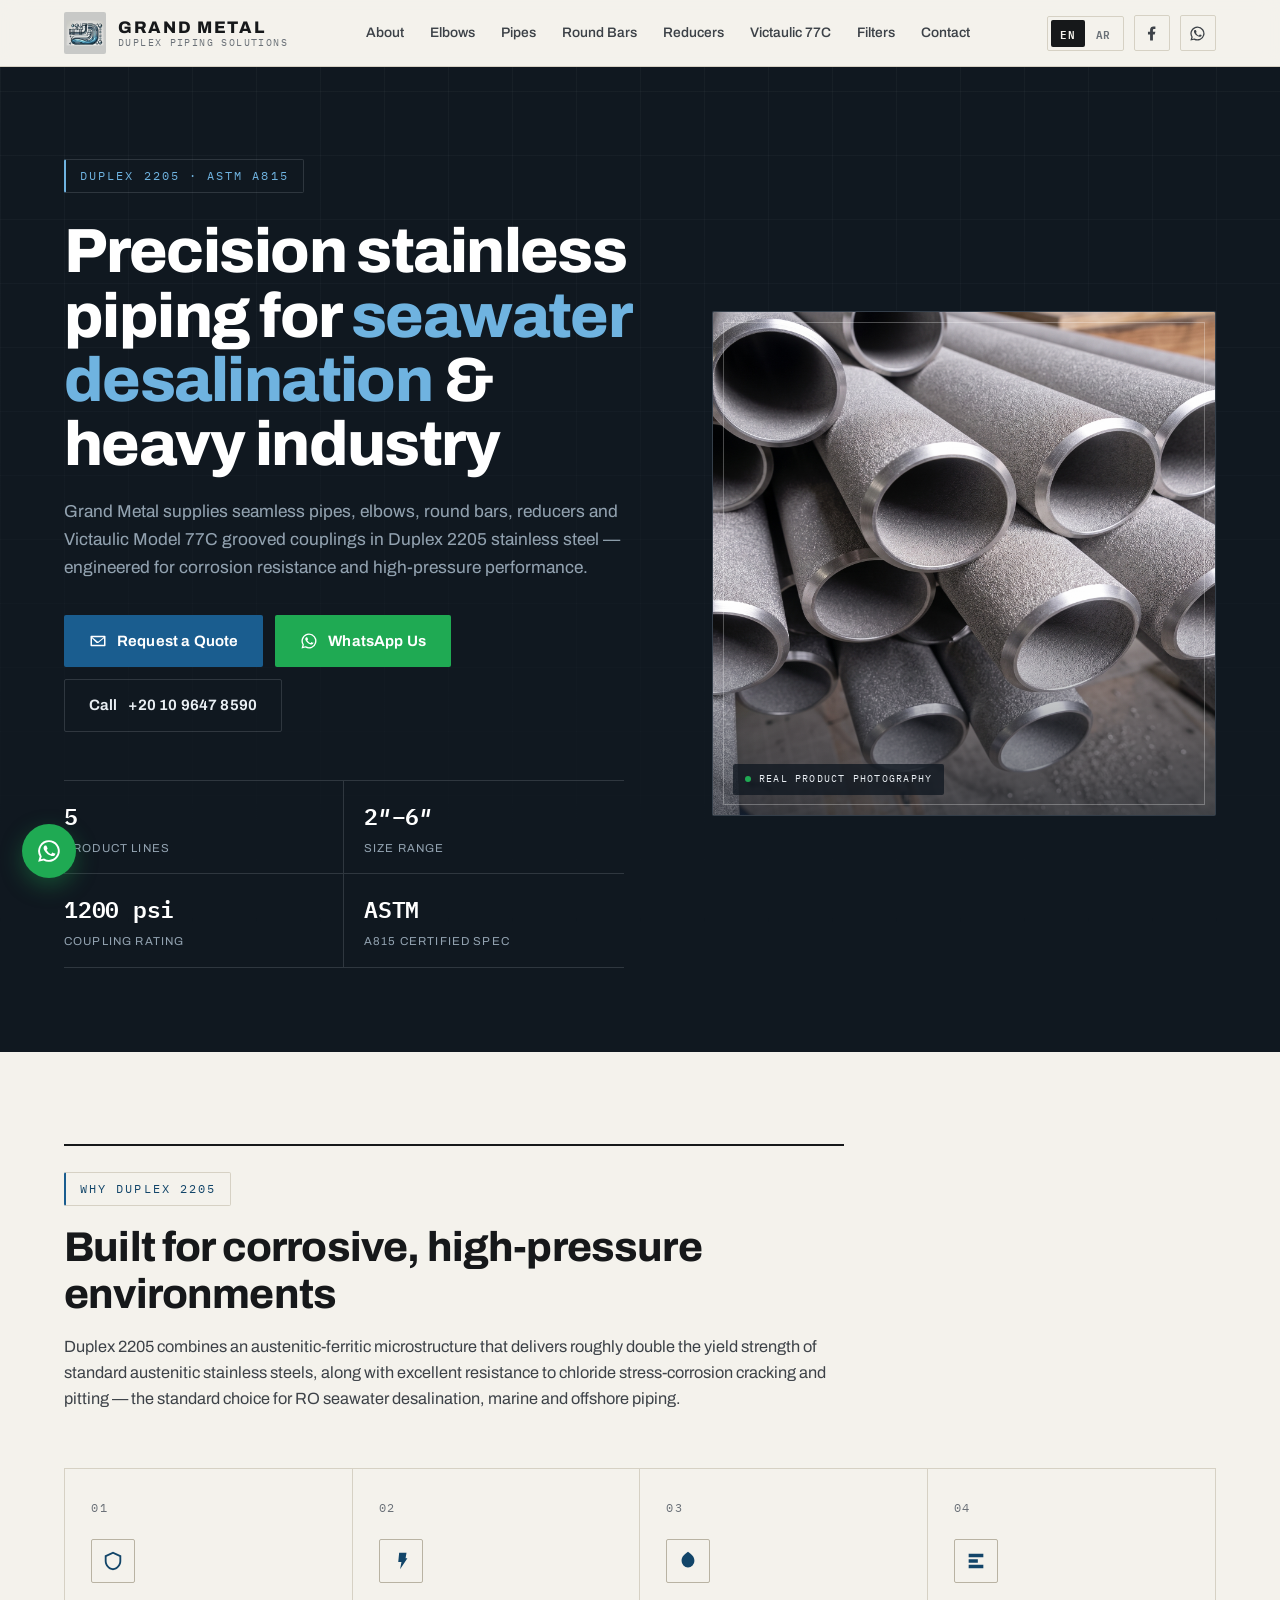
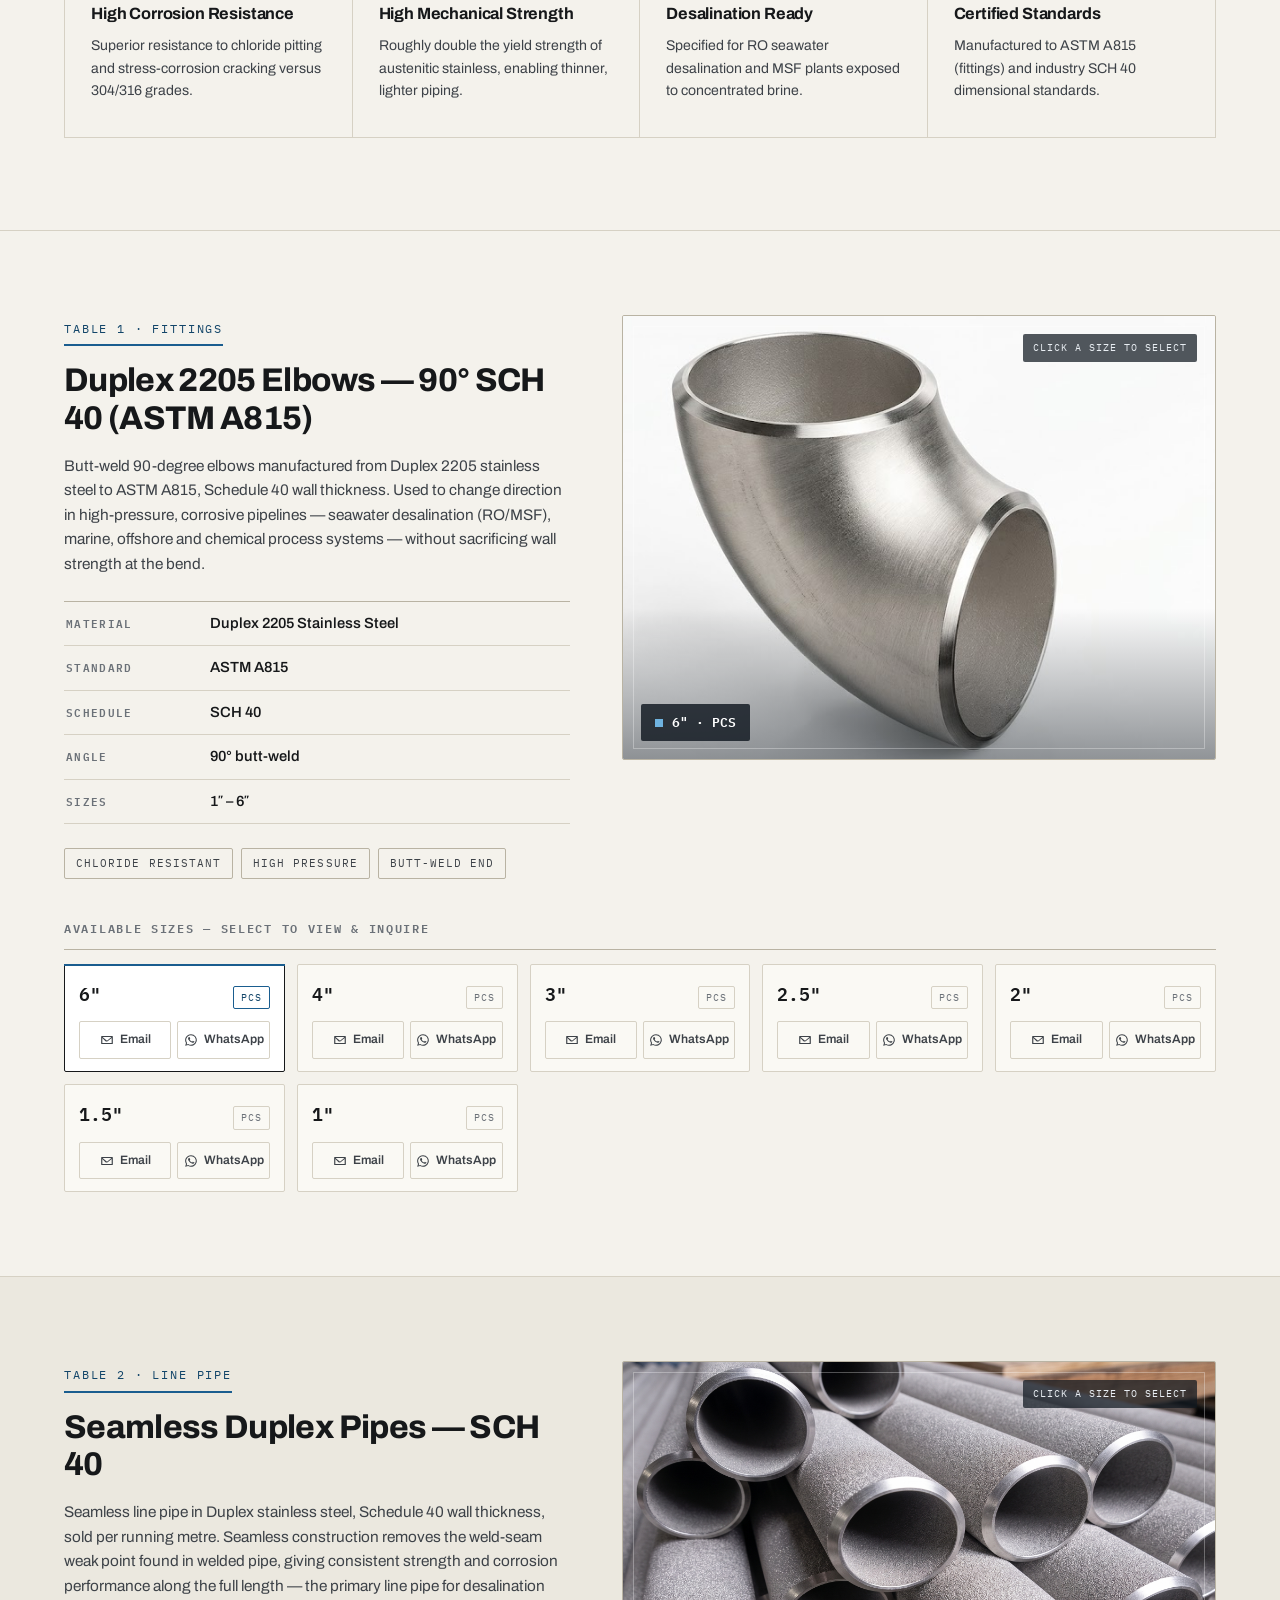
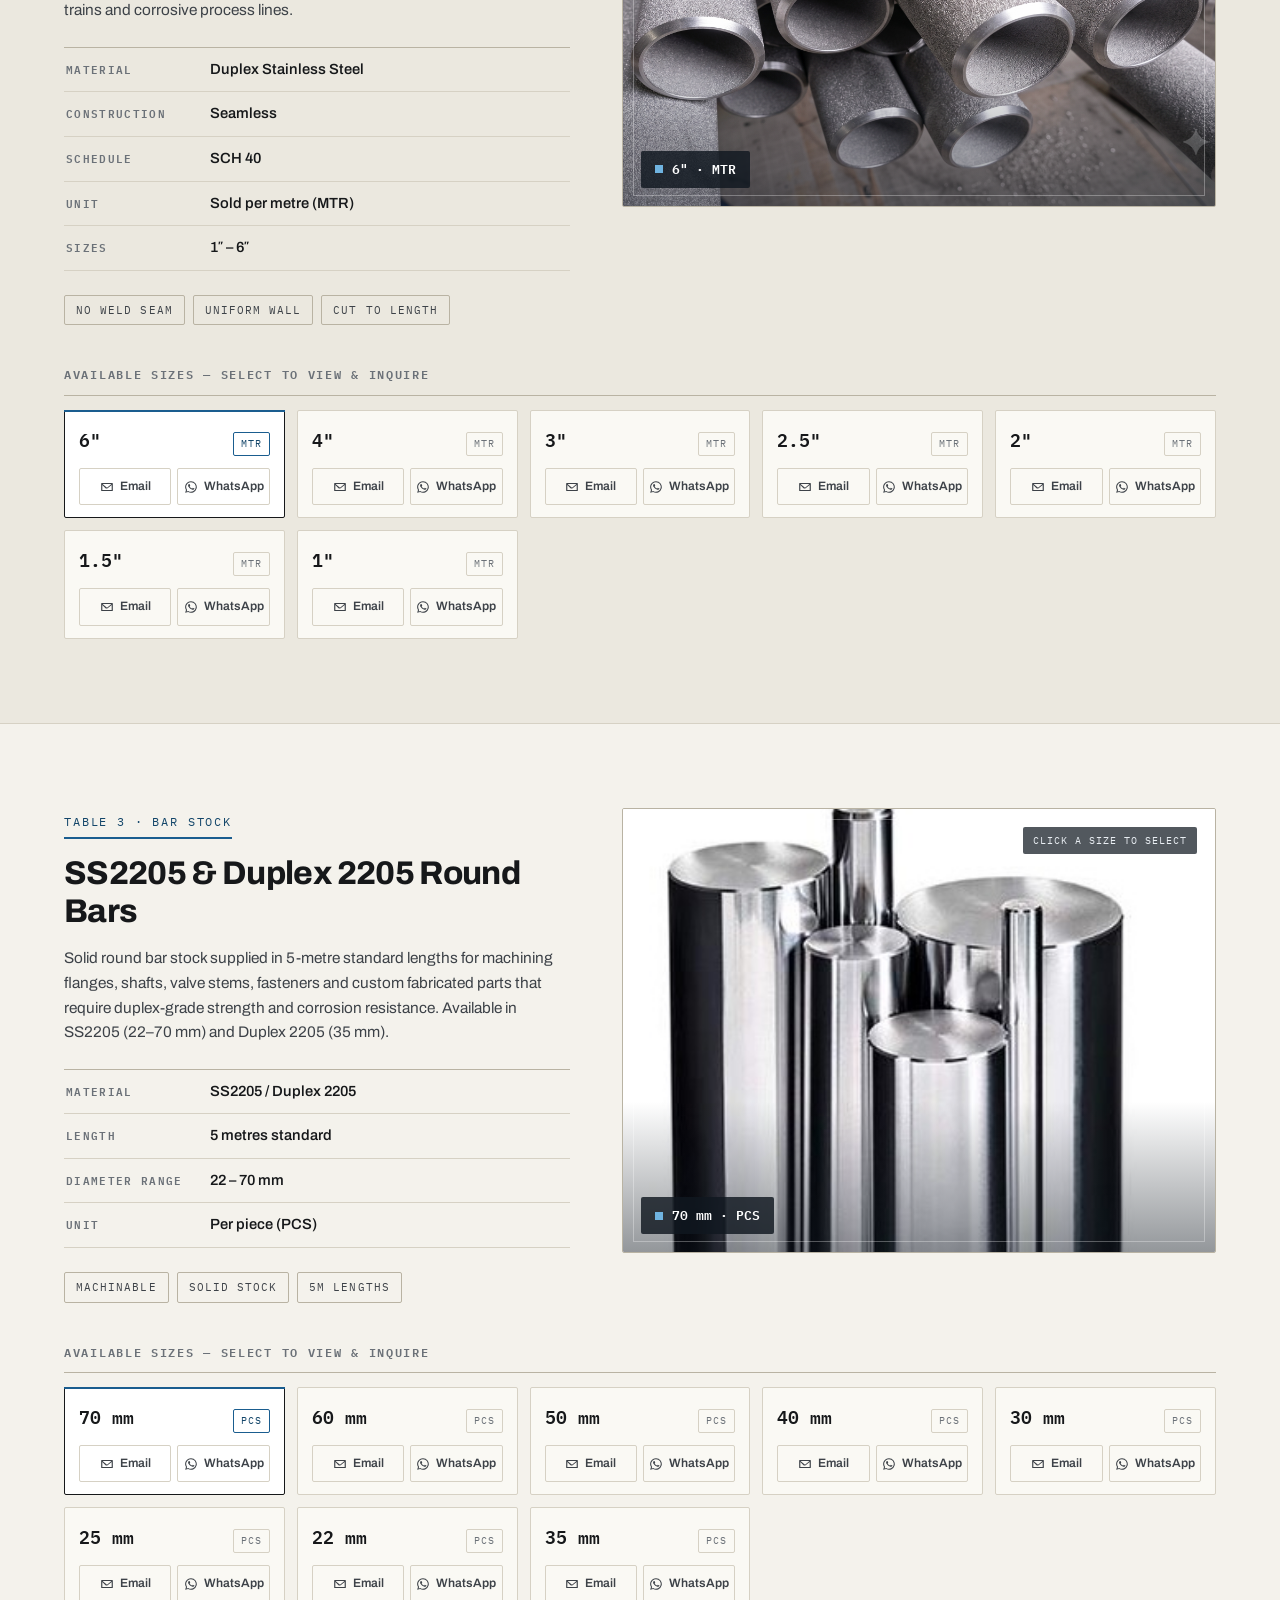
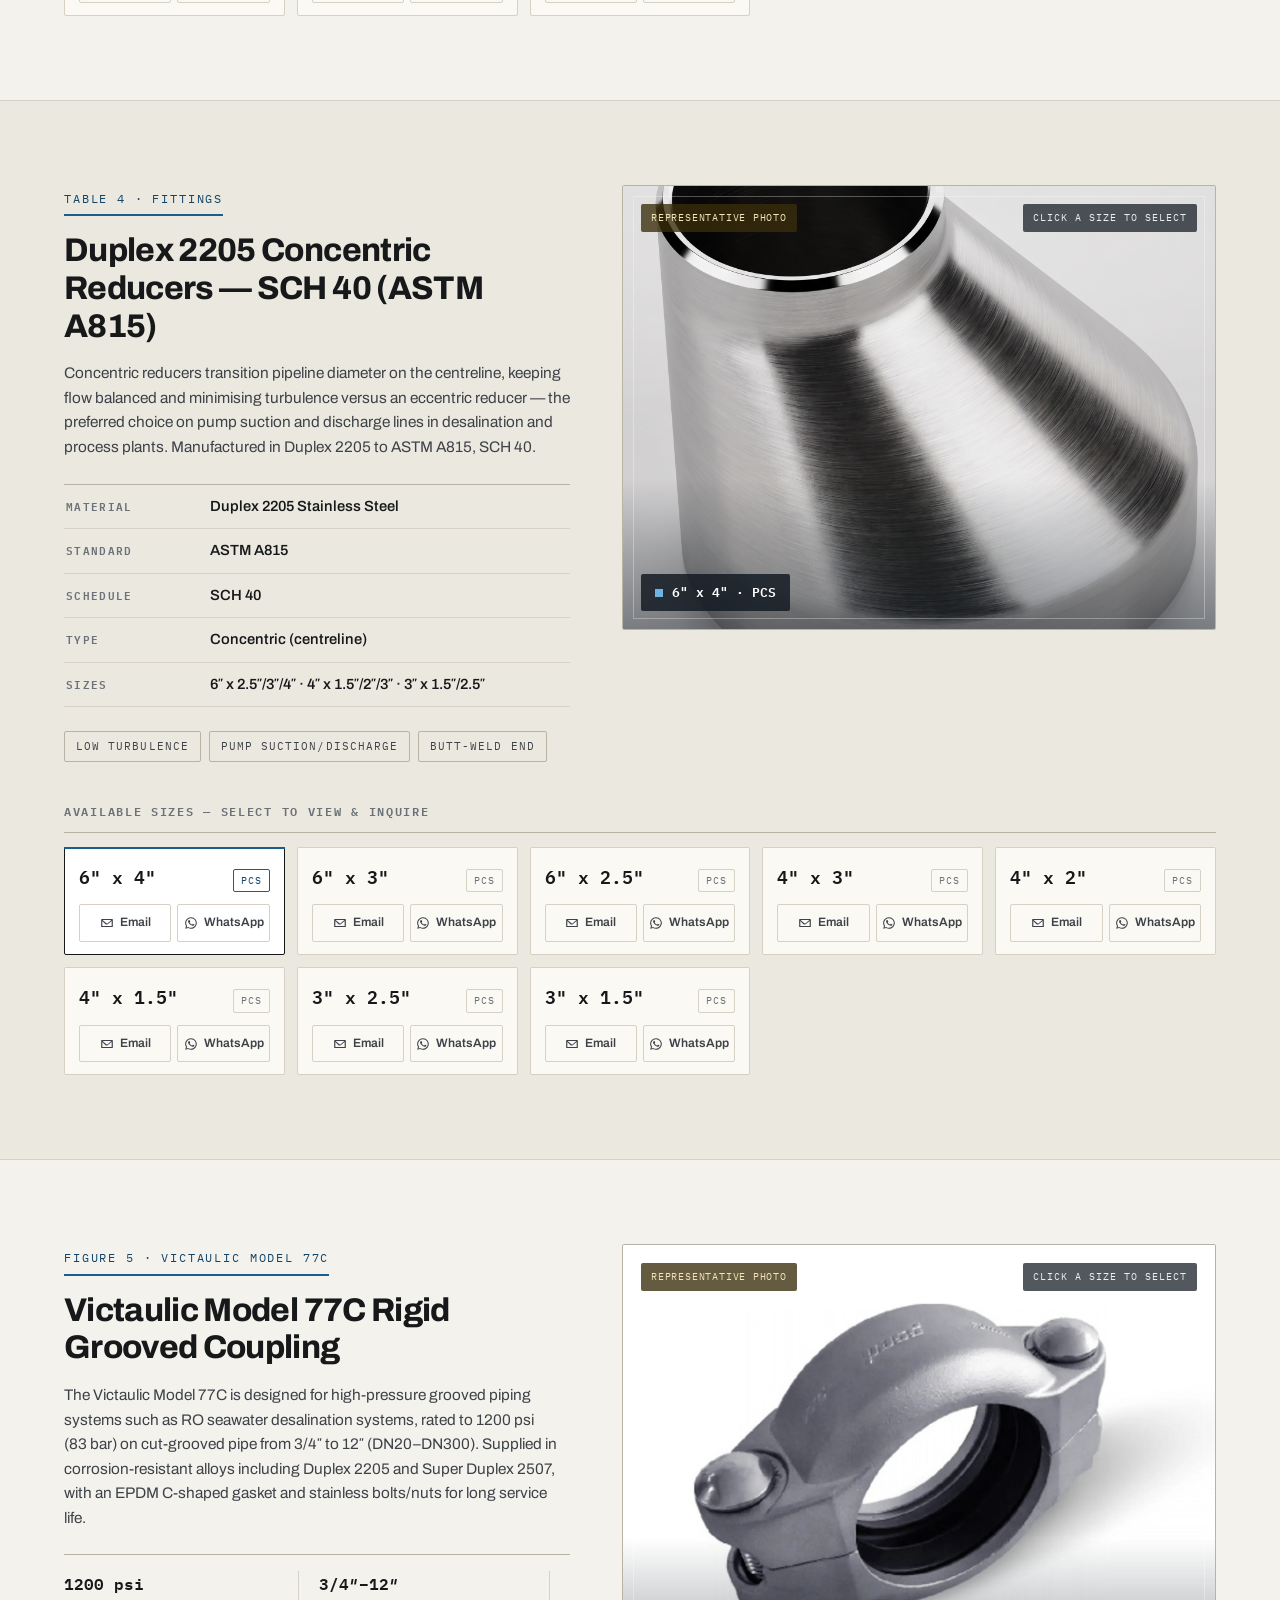
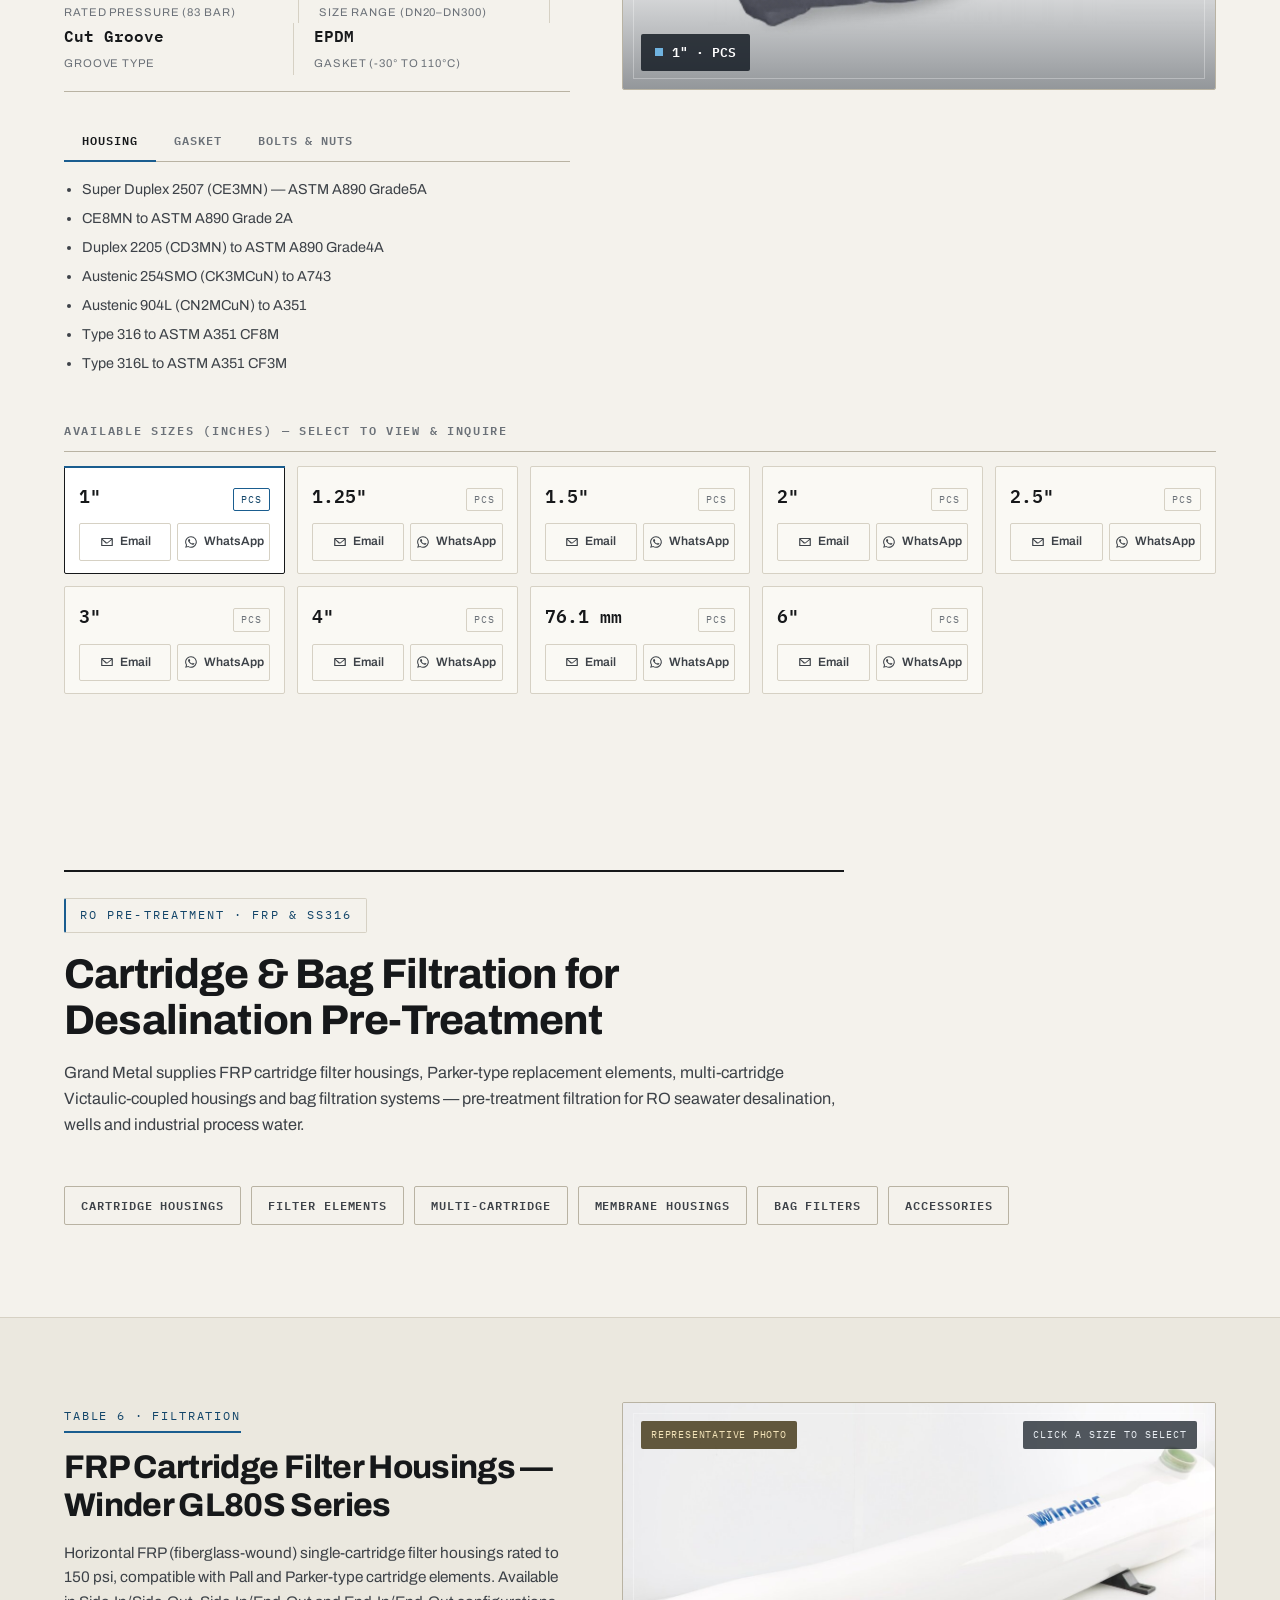
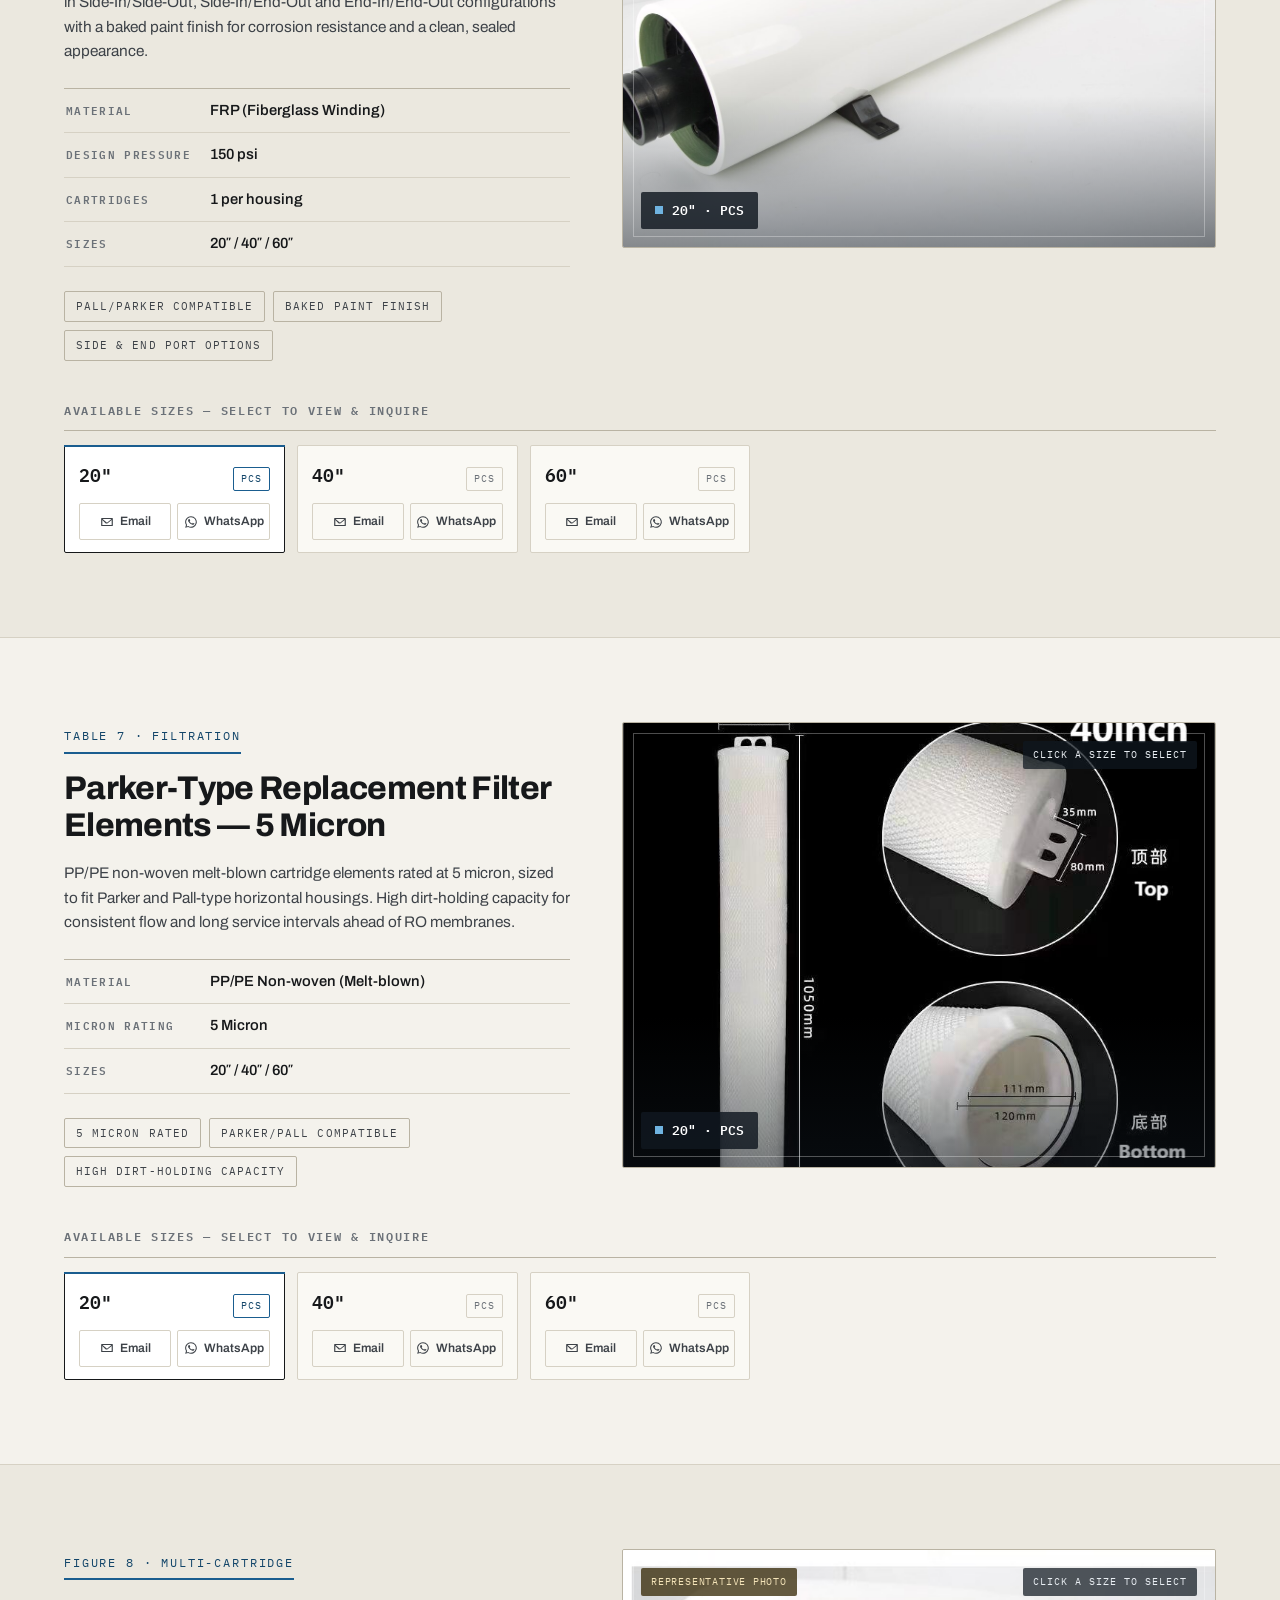
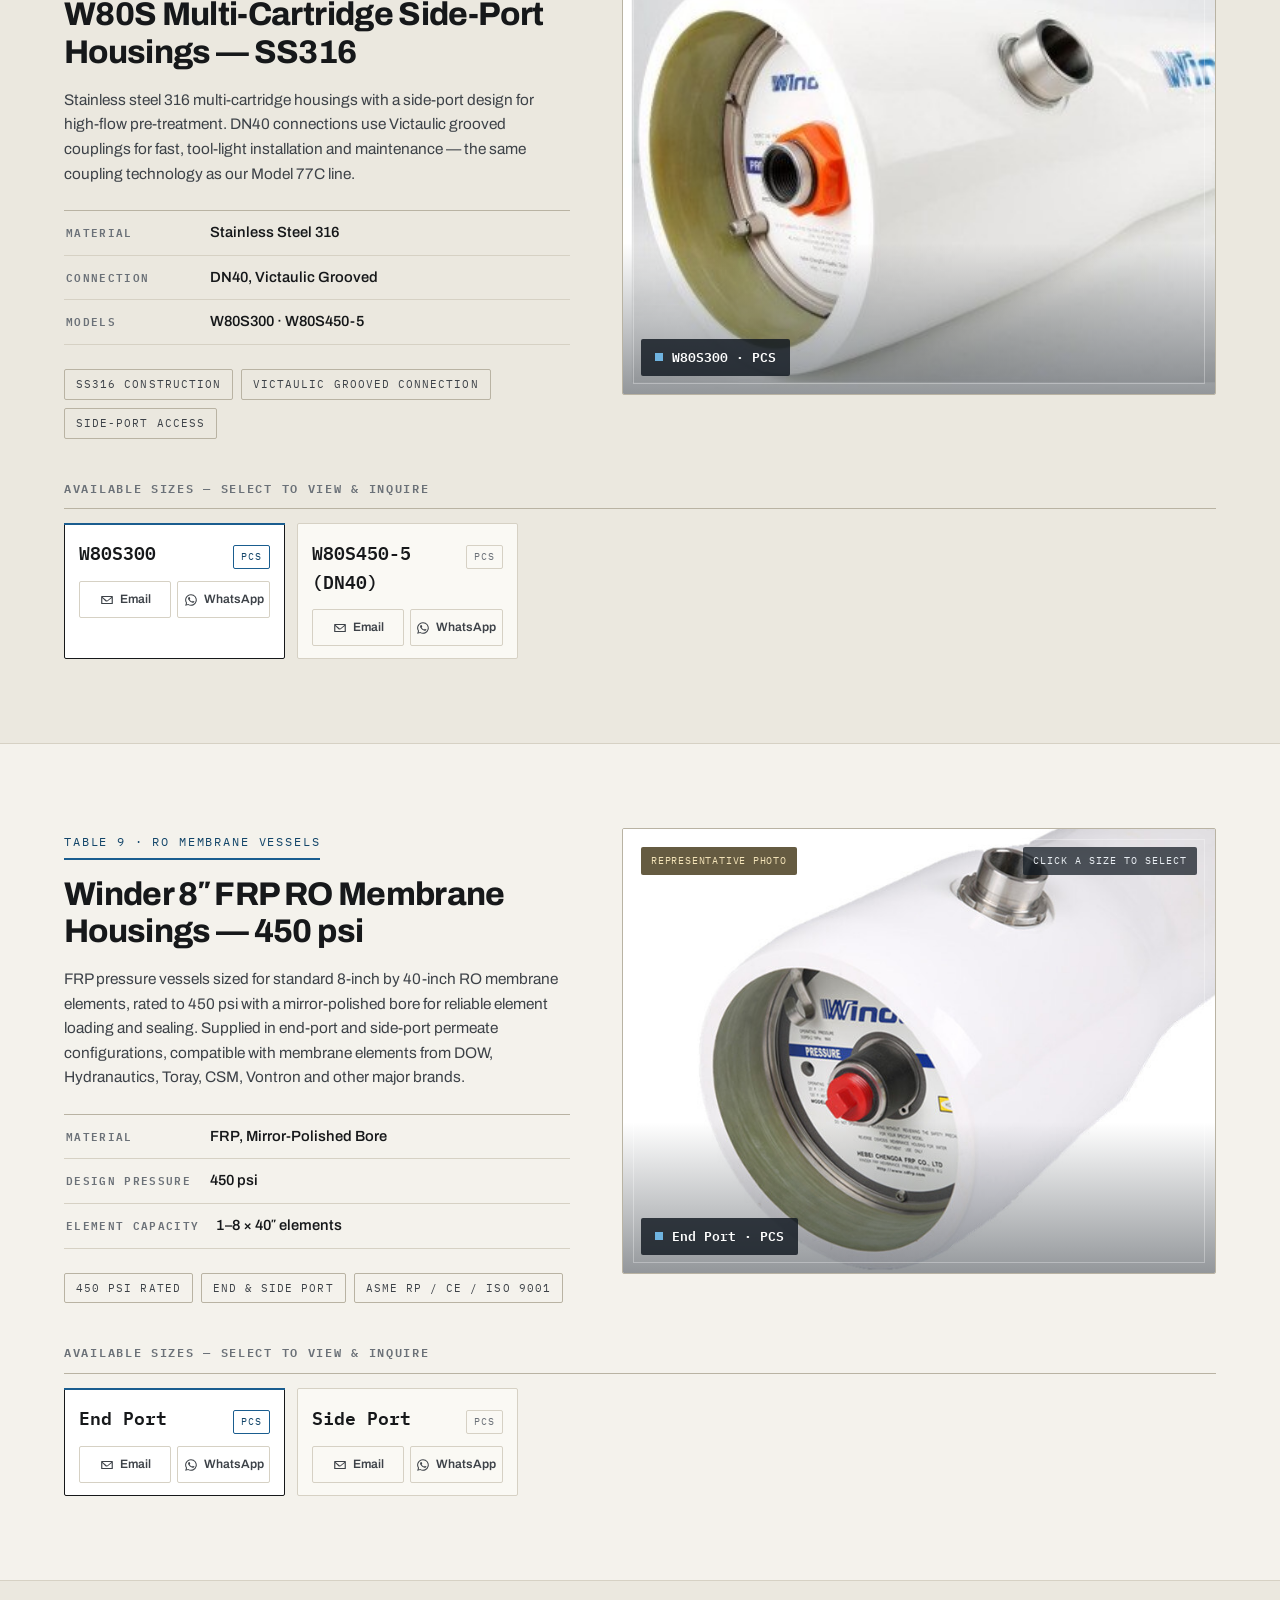
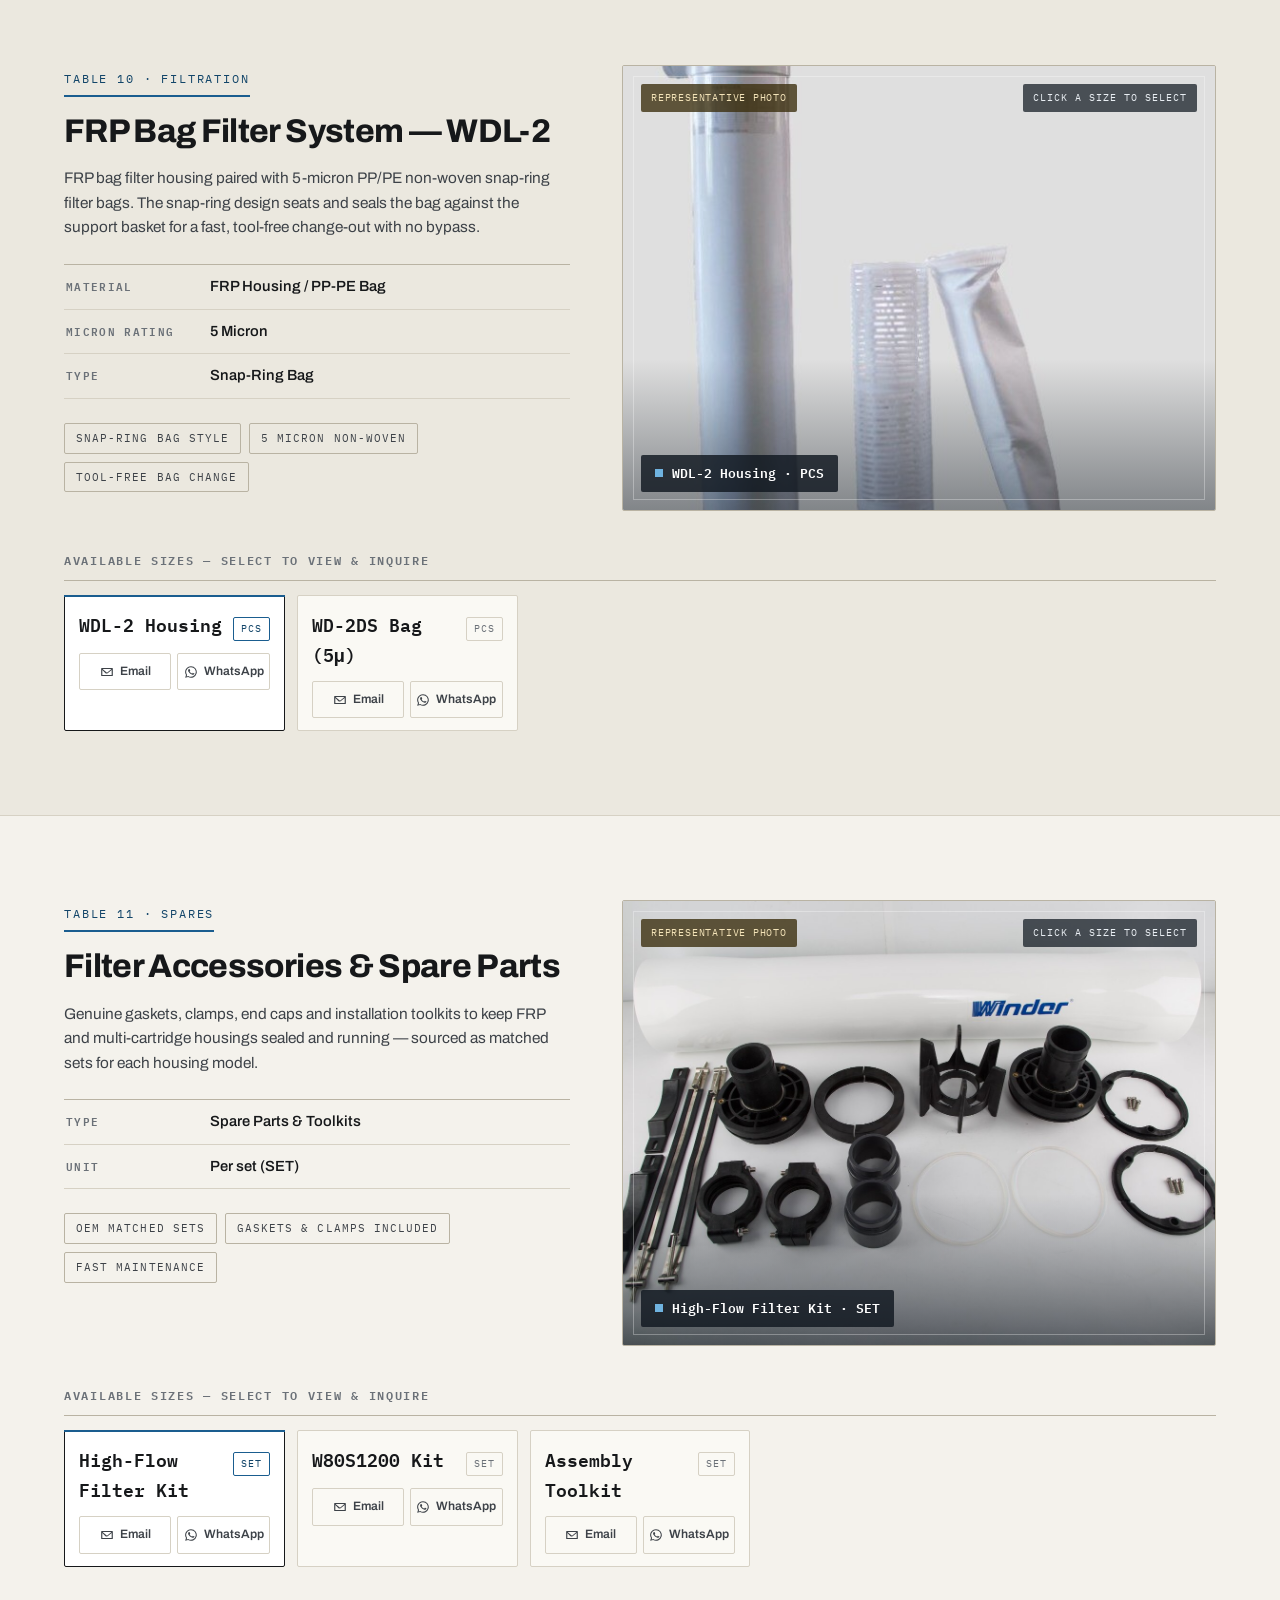
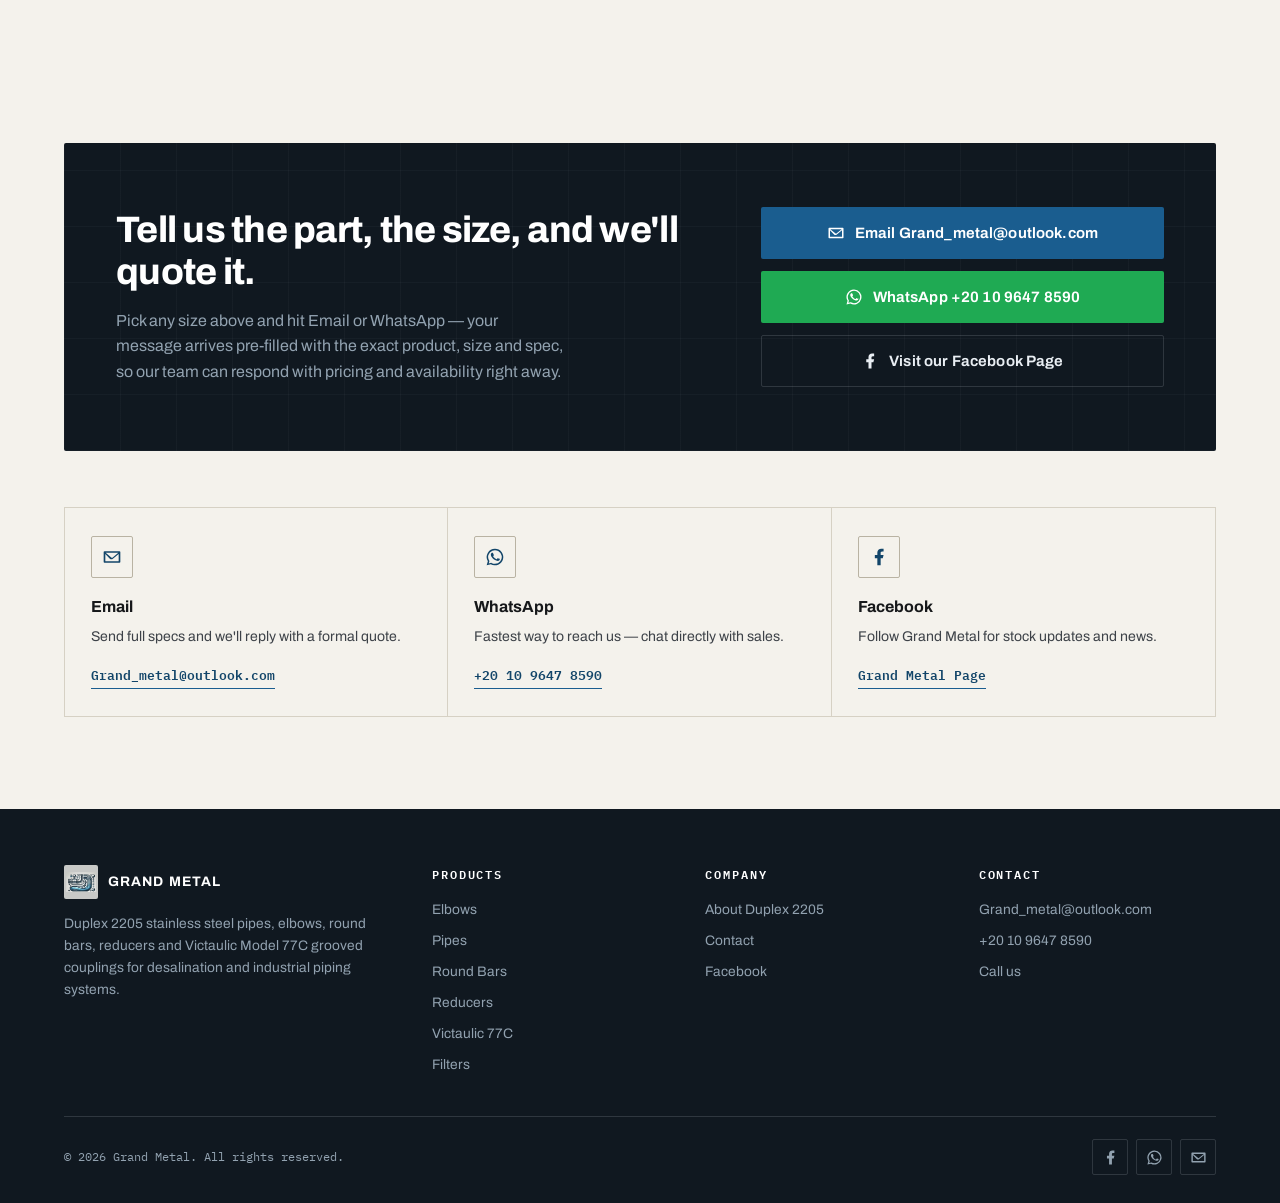
==== commit a7041b14: "update" ====
--- a/index.html
+++ b/index.html
@@ -1,5 +1,5 @@
 <!doctype html>
-<html lang="ar" dir="rtl">
+<html lang="en" dir="ltr">
 <head>
 <meta charset="UTF-8">
 <meta name="viewport" content="width=device-width, initial-scale=1, viewport-fit=cover">
@@ -25,8 +25,8 @@
 <meta property="og:image:width" content="1200">
 <meta property="og:image:height" content="630">
 <meta property="og:url" content="https://grand-metal.store/">
-<meta property="og:locale" content="ar_EG">
-<meta property="og:locale:alternate" content="en_US">
+<meta property="og:locale" content="en_US">
+<meta property="og:locale:alternate" content="ar_EG">
 
 <!-- Twitter -->
 <meta name="twitter:card" content="summary_large_image">
@@ -83,13 +83,14 @@
     {"@type": "Product", "position": 6, "name": "Winder GL80S FRP Cartridge Filter Housing", "description": "Horizontal FRP single-cartridge filter housing, 150 psi, Pall/Parker compatible, sizes 20 to 60 inch.", "brand": {"@type": "Brand", "name": "Grand Metal"}, "material": "FRP (Fiberglass Reinforced Plastic)"},
     {"@type": "Product", "position": 7, "name": "Parker-Type Replacement Filter Element, 5 Micron", "description": "PP/PE non-woven cartridge filter element, 5 micron rating, sizes 20 to 60 inch, Parker/Pall compatible.", "brand": {"@type": "Brand", "name": "Grand Metal"}, "material": "PP/PE Non-woven"},
     {"@type": "Product", "position": 8, "name": "W80S Multi-Cartridge Side-Port Filter Housing", "description": "SS316 multi-cartridge side-port filter housing with DN40 Victaulic grooved connections, models W80S300 and W80S450-5.", "brand": {"@type": "Brand", "name": "Grand Metal"}, "material": "Stainless Steel 316"},
-    {"@type": "Product", "position": 9, "name": "FRP Bag Filter System WDL-2", "description": "FRP bag filter housing with 5 micron PP/PE non-woven snap-ring filter bags.", "brand": {"@type": "Brand", "name": "Grand Metal"}, "material": "FRP / PP-PE"},
-    {"@type": "Product", "position": 10, "name": "Filter Accessories & Spare Parts", "description": "Gaskets, clamps, end caps and installation toolkits for FRP and multi-cartridge filter housings.", "brand": {"@type": "Brand", "name": "Grand Metal"}, "material": "Mixed"}
+    {"@type": "Product", "position": 9, "name": "Winder 8-inch FRP RO Membrane Housing, 450 psi", "description": "FRP pressure vessel for standard 8 by 40 inch RO membrane elements, rated to 450 psi, end-port and side-port configurations.", "brand": {"@type": "Brand", "name": "Grand Metal"}, "material": "FRP (Fiberglass Reinforced Plastic)"},
+    {"@type": "Product", "position": 10, "name": "FRP Bag Filter System WDL-2", "description": "FRP bag filter housing with 5 micron PP/PE non-woven snap-ring filter bags.", "brand": {"@type": "Brand", "name": "Grand Metal"}, "material": "FRP / PP-PE"},
+    {"@type": "Product", "position": 11, "name": "Filter Accessories & Spare Parts", "description": "Gaskets, clamps, end caps and installation toolkits for FRP and multi-cartridge filter housings.", "brand": {"@type": "Brand", "name": "Grand Metal"}, "material": "Mixed"}
   ]
 }
 </script>
 
-<script id="i18n-json" type="application/json">{"skip": {"en": "Skip to content", "ar": "تخطى إلى المحتوى"}, "nav.about": {"en": "About", "ar": "نبذة عنا"}, "nav.elbows": {"en": "Elbows", "ar": "الأكواع"}, "nav.pipes": {"en": "Pipes", "ar": "المواسير"}, "nav.bars": {"en": "Round Bars", "ar": "الأعمدة الدائرية"}, "nav.reducers": {"en": "Reducers", "ar": "المساليب"}, "nav.coupling": {"en": "Victaulic 77C", "ar": "فيكتاوليك 77C"}, "nav.contact": {"en": "Contact", "ar": "تواصل معنا"}, "brand.tagline": {"en": "Duplex Piping Solutions", "ar": "حلول مواسير دوبلكس"}, "navtoggle.label": {"en": "Toggle menu", "ar": "تبديل القائمة"}, "lang.toggle.label": {"en": "Switch language", "ar": "تبديل اللغة"}, "hero.eyebrow": {"en": "Duplex 2205 · ASTM A815", "ar": "دوبلكس 2205 · ASTM A815"}, "hero.h1": {"en": "Precision stainless piping for <span>seawater desalination</span> &amp; heavy industry", "ar": "مواسير ستانلس ستيل دقيقة لـ<span>تحلية مياه البحر</span> والصناعات الثقيلة"}, "hero.lead": {"en": "Grand Metal supplies seamless pipes, elbows, round bars, reducers and Victaulic Model 77C grooved couplings in Duplex 2205 stainless steel — engineered for corrosion resistance and high-pressure performance.", "ar": "توفّر جراند ميتال المواسير السلسة والأكواع والأعمدة الدائرية والمساليب ووصلات فيكتاوليك موديل 77C المجلخة، المصنوعة من ستانلس ستيل دوبلكس 2205 — مصممة لمقاومة التآكل والعمل تحت الضغط العالي."}, "btn.quote": {"en": "Request a Quote", "ar": "اطلب عرض سعر"}, "btn.whatsapp_us": {"en": "WhatsApp Us", "ar": "راسلنا واتساب"}, "btn.call": {"en": "Call <bdi>+20 10 9647 8590</bdi>", "ar": "اتصل بنا <bdi>+20 10 9647 8590</bdi>"}, "hero.stat1": {"en": "Product Lines", "ar": "خطوط المنتجات"}, "hero.stat2": {"en": "Size Range", "ar": "نطاق المقاسات"}, "hero.stat3": {"en": "Coupling Rating", "ar": "تصنيف الوصلة"}, "hero.stat4": {"en": "A815 Certified Spec", "ar": "مواصفة معتمدة A815"}, "hero.badge": {"en": "Real product photography", "ar": "صور حقيقية للمنتج"}, "about.eyebrow": {"en": "Why Duplex 2205", "ar": "لماذا دوبلكس 2205"}, "about.h2": {"en": "Built for corrosive, high-pressure environments", "ar": "مصمم للبيئات شديدة التآكل وعالية الضغط"}, "about.lead": {"en": "Duplex 2205 combines an austenitic-ferritic microstructure that delivers roughly double the yield strength of standard austenitic stainless steels, along with excellent resistance to chloride stress-corrosion cracking and pitting — the standard choice for RO seawater desalination, marine and offshore piping.", "ar": "يجمع دوبلكس 2205 بين تركيب دقيق أوستنيتي-فيريتي يمنحه ضعف قوة الخضوع تقريباً مقارنة بالستانلس ستيل الأوستنيتي القياسي، إلى جانب مقاومة ممتازة لتشقق التآكل الإجهادي الناتج عن الكلوريدات والتآكل النقري — وهو الخيار القياسي لمواسير تحلية مياه البحر والتطبيقات البحرية والمنصات البحرية."}, "about.c1.h": {"en": "High Corrosion Resistance", "ar": "مقاومة عالية للتآكل"}, "about.c1.p": {"en": "Superior resistance to chloride pitting and stress-corrosion cracking versus 304/316 grades.", "ar": "مقاومة فائقة للتآكل النقري الناتج عن الكلوريدات ولتشقق التآكل الإجهادي مقارنة بدرجات 304/316."}, "about.c2.h": {"en": "High Mechanical Strength", "ar": "قوة ميكانيكية عالية"}, "about.c2.p": {"en": "Roughly double the yield strength of austenitic stainless, enabling thinner, lighter piping.", "ar": "ضعف قوة الخضوع تقريباً مقارنة بالستانلس ستيل الأوستنيتي، مما يتيح مواسير أخف وأقل سماكة."}, "about.c3.h": {"en": "Desalination Ready", "ar": "جاهز لتحلية المياه"}, "about.c3.p": {"en": "Specified for RO seawater desalination and MSF plants exposed to concentrated brine.", "ar": "معتمد لمحطات تحلية مياه البحر بالتناضح العكسي والتقطير الومضي المعرضة لمحلول ملحي مركّز."}, "about.c4.h": {"en": "Certified Standards", "ar": "معايير معتمدة"}, "about.c4.p": {"en": "Manufactured to ASTM A815 (fittings) and industry SCH 40 dimensional standards.", "ar": "مصنّع وفق معيار ASTM A815 (للوصلات) والمعايير القياسية للأبعاد SCH 40."}, "lbl.material": {"en": "Material", "ar": "الخامة"}, "lbl.standard": {"en": "Standard", "ar": "المعيار"}, "lbl.schedule": {"en": "Schedule", "ar": "السماكة القياسية"}, "lbl.angle": {"en": "Angle", "ar": "الزاوية"}, "lbl.sizes": {"en": "Sizes", "ar": "المقاسات"}, "lbl.construction": {"en": "Construction", "ar": "التصنيع"}, "lbl.unit": {"en": "Unit", "ar": "الوحدة"}, "lbl.length": {"en": "Length", "ar": "الطول"}, "lbl.diameter_range": {"en": "Diameter Range", "ar": "نطاق القطر"}, "lbl.type": {"en": "Type", "ar": "النوع"}, "sizes.h3": {"en": "Available Sizes — select to view &amp; inquire", "ar": "المقاسات المتاحة — اختر للعرض والاستفسار"}, "sizes.h3.inches": {"en": "Available Sizes (Inches) — select to view &amp; inquire", "ar": "المقاسات المتاحة (بالبوصة) — اختر للعرض والاستفسار"}, "viewer.hint": {"en": "Click a size to select", "ar": "انقر على مقاس للاختيار"}, "viewer.note": {"en": "Representative photo", "ar": "صورة توضيحية"}, "btn.email.short": {"en": "Email", "ar": "بريد إلكتروني"}, "btn.whatsapp.short": {"en": "WhatsApp", "ar": "واتساب"}, "unit.pcs": {"en": "PCS", "ar": "قطعة"}, "unit.mtr": {"en": "MTR", "ar": "متر"}, "elbow.kicker": {"en": "Table 1 · Fittings", "ar": "جدول 1 · وصلات"}, "elbow.h2": {"en": "Duplex 2205 Elbows &mdash; 90&deg; SCH 40 (ASTM A815)", "ar": "أكواع دوبلكس 2205 — 90° SCH 40 (ASTM A815)"}, "elbow.desc": {"en": "Butt-weld 90-degree elbows manufactured from Duplex 2205 stainless steel to ASTM A815, Schedule 40 wall thickness. Used to change direction in high-pressure, corrosive pipelines &mdash; seawater desalination (RO/MSF), marine, offshore and chemical process systems &mdash; without sacrificing wall strength at the bend.", "ar": "أكواع لحام حرفي بزاوية 90 درجة، مصنعة من ستانلس ستيل دوبلكس 2205 وفق معيار ASTM A815، بسماكة جدار SCH 40. تُستخدم لتغيير اتجاه خطوط الأنابيب عالية الضغط والمعرّضة للتآكل — تحلية مياه البحر (RO/MSF)، والتطبيقات البحرية، والمنصات البحرية، وأنظمة المعالجة الكيميائية — دون التضحية بقوة الجدار عند الانحناء."}, "elbow.v.material": {"en": "Duplex 2205 Stainless Steel", "ar": "ستانلس ستيل دوبلكس 2205"}, "elbow.v.angle": {"en": "90&deg; butt-weld", "ar": "90° لحام حرفي"}, "elbow.v.sizes": {"en": "1&Prime; &ndash; 6&Prime;", "ar": "<bdi>1″ – 6″</bdi>"}, "elbow.b1": {"en": "Chloride resistant", "ar": "مقاوم للكلوريد"}, "elbow.b2": {"en": "High pressure", "ar": "ضغط عالي"}, "elbow.b3": {"en": "Butt-weld end", "ar": "طرف لحام حرفي"}, "elbow.dim0": {"en": "6&Prime; &middot; PCS", "ar": "<bdi>6″</bdi> · قطعة"}, "elbow.img.alt": {"en": "Polished stainless steel 90-degree pipe elbow fittings", "ar": "وصلات كوع مواسير ستانلس ستيل مصقولة بزاوية 90 درجة"}, "pipe.kicker": {"en": "Table 2 · Line Pipe", "ar": "جدول 2 · ماسورة الخط"}, "pipe.h2": {"en": "Seamless Duplex Pipes &mdash; SCH 40", "ar": "مواسير دوبلكس سلسة (Seamless) — SCH 40"}, "pipe.desc": {"en": "Seamless line pipe in Duplex stainless steel, Schedule 40 wall thickness, sold per running metre. Seamless construction removes the weld-seam weak point found in welded pipe, giving consistent strength and corrosion performance along the full length &mdash; the primary line pipe for desalination trains and corrosive process lines.", "ar": "ماسورة خط سلسة من ستانلس ستيل دوبلكس، بسماكة جدار SCH 40، تُباع بالمتر الطولي. يزيل التصنيع السلس نقطة الضعف عند خط اللحام الموجودة في المواسير الملحومة، مما يمنح قوة وأداء تآكل ثابتَين على طول الماسورة بالكامل — وهي ماسورة الخط الأساسية لوحدات التحلية وخطوط المعالجة المعرّضة للتآكل."}, "pipe.v.material": {"en": "Duplex Stainless Steel", "ar": "ستانلس ستيل دوبلكس"}, "pipe.v.construction": {"en": "Seamless", "ar": "سلس (بدون لحام)"}, "pipe.v.unit": {"en": "Sold per metre (MTR)", "ar": "يُباع بالمتر (MTR)"}, "pipe.v.sizes": {"en": "1&Prime; &ndash; 6&Prime;", "ar": "<bdi>1″ – 6″</bdi>"}, "pipe.b1": {"en": "No weld seam", "ar": "بدون خط لحام"}, "pipe.b2": {"en": "Uniform wall", "ar": "جدار متجانس"}, "pipe.b3": {"en": "Cut to length", "ar": "يُقطع حسب الطول"}, "pipe.dim0": {"en": "6&Prime; &middot; MTR", "ar": "<bdi>6″</bdi> · متر"}, "pipe.img.alt": {"en": "Bundle of seamless stainless steel pipe tube stock with visible bore", "ar": "حزمة من مواسير ستانلس ستيل سلسة يظهر بها التجويف الداخلي"}, "bar.kicker": {"en": "Table 3 · Bar Stock", "ar": "جدول 3 · أعمدة خام"}, "bar.h2": {"en": "SS2205 &amp; Duplex 2205 Round Bars", "ar": "أعمدة دائرية SS2205 ودوبلكس 2205"}, "bar.desc": {"en": "Solid round bar stock supplied in 5-metre standard lengths for machining flanges, shafts, valve stems, fasteners and custom fabricated parts that require duplex-grade strength and corrosion resistance. Available in SS2205 (22&ndash;70&nbsp;mm) and Duplex 2205 (35&nbsp;mm).", "ar": "أعمدة دائرية صلبة تُورَّد بأطوال قياسية 5 أمتار، مخصصة لتشغيل الفلانشات والأعمدة وسيقان الصمامات والمثبتات والقطع المصنّعة حسب الطلب التي تتطلب قوة ومقاومة تآكل بدرجة دوبلكس. متوفرة بدرجة SS2205 (22–70 مم) ودوبلكس 2205 (35 مم)."}, "bar.v.material": {"en": "SS2205 / Duplex 2205", "ar": "SS2205 / دوبلكس 2205"}, "bar.v.length": {"en": "5 metres standard", "ar": "5 أمتار قياسي"}, "bar.v.diameter": {"en": "22 &ndash; 70 mm", "ar": "<bdi>22 – 70</bdi> مم"}, "bar.v.unit": {"en": "Per piece (PCS)", "ar": "لكل قطعة (PCS)"}, "bar.b1": {"en": "Machinable", "ar": "قابل للتشغيل"}, "bar.b2": {"en": "Solid stock", "ar": "عمود صلب"}, "bar.b3": {"en": "5m lengths", "ar": "أطوال 5 أمتار"}, "bar.dim0": {"en": "70 mm &middot; PCS", "ar": "<bdi>70</bdi> مم · قطعة"}, "bar.img.alt": {"en": "Stainless steel round bar stock in multiple diameters", "ar": "أعمدة دائرية من ستانلس ستيل بأقطار متعددة"}, "reducer.kicker": {"en": "Table 4 · Fittings", "ar": "جدول 4 · وصلات"}, "reducer.h2": {"en": "Duplex 2205 Concentric Reducers &mdash; SCH 40 (ASTM A815)", "ar": "مساليب مركزية دوبلكس 2205 — SCH 40 (ASTM A815)"}, "reducer.desc": {"en": "Concentric reducers transition pipeline diameter on the centreline, keeping flow balanced and minimising turbulence versus an eccentric reducer &mdash; the preferred choice on pump suction and discharge lines in desalination and process plants. Manufactured in Duplex 2205 to ASTM A815, SCH 40.", "ar": "تعمل المساليب المركزية على تغيير قطر خط الأنابيب مع الحفاظ على محور مركزي واحد، مما يحافظ على اتزان التدفق ويقلل الاضطراب مقارنة بالمسلوب اللامركزي — وهي الخيار المفضل في خطوط سحب وتصريف المضخات بمحطات التحلية والمعالجة. مصنّعة من دوبلكس 2205 وفق ASTM A815، SCH 40."}, "reducer.v.material": {"en": "Duplex 2205 Stainless Steel", "ar": "ستانلس ستيل دوبلكس 2205"}, "reducer.v.type": {"en": "Concentric (centreline)", "ar": "مركزي (محور واحد)"}, "reducer.v.sizes": {"en": "6&Prime; x 2.5&Prime;/3&Prime;/4&Prime; &middot; 4&Prime; x 1.5&Prime;/2&Prime;/3&Prime; &middot; 3&Prime; x 1.5&Prime;/2.5&Prime;", "ar": "<bdi>6″ × 2.5″/3″/4″ · 4″ × 1.5″/2″/3″ · 3″ × 1.5″/2.5″</bdi>"}, "reducer.b1": {"en": "Low turbulence", "ar": "اضطراب منخفض"}, "reducer.b2": {"en": "Pump suction/discharge", "ar": "سحب/تصريف المضخات"}, "reducer.b3": {"en": "Butt-weld end", "ar": "طرف لحام حرفي"}, "reducer.dim0": {"en": "6&Prime; x 4&Prime; &middot; PCS", "ar": "<bdi>6″ × 4″</bdi> · قطعة"}, "reducer.img.alt": {"en": "Stainless steel flanged pipe fittings", "ar": "وصلات مواسير مفلنجة من ستانلس ستيل"}, "coupling.kicker": {"en": "Figure 5 · Victaulic Model 77C", "ar": "شكل 5 · فيكتاوليك موديل 77C"}, "coupling.h2": {"en": "Victaulic Model 77C Rigid Grooved Coupling", "ar": "وصلة مجلخة صلبة فيكتاوليك موديل 77C"}, "coupling.desc": {"en": "The Victaulic Model 77C is designed for high-pressure grooved piping systems such as RO seawater desalination systems, rated to 1200&nbsp;psi (83&nbsp;bar) on cut-grooved pipe from 3/4&Prime; to 12&Prime; (DN20&ndash;DN300). Supplied in corrosion-resistant alloys including Duplex 2205 and Super Duplex 2507, with an EPDM C-shaped gasket and stainless bolts/nuts for long service life.", "ar": "صُمم فيكتاوليك موديل 77C لأنظمة الأنابيب المجلخة عالية الضغط مثل أنظمة تحلية مياه البحر بالتناضح العكسي، بتصنيف ضغط يصل إلى 1200 رطل/بوصة² (83 بار) على أنابيب مجلخة بالقطع من 3/4″ إلى 12″ (DN20–DN300). تُورَّد بسبائك مقاومة للتآكل تشمل دوبلكس 2205 ودوبلكس فائق 2507، مع حشية EPDM على شكل حرف C وبراغي/صواميل ستانلس ستيل لعمر خدمة طويل."}, "coupling.p1": {"en": "1200 psi", "ar": "1200 رطل/بوصة²"}, "coupling.p1l": {"en": "Rated Pressure (83 bar)", "ar": "الضغط المقنن (83 بار)"}, "coupling.p2": {"en": "3/4&Prime;&ndash;12&Prime;", "ar": "<bdi>3/4″–12″</bdi>"}, "coupling.p2l": {"en": "Size Range (DN20&ndash;DN300)", "ar": "نطاق المقاسات (DN20–DN300)"}, "coupling.p3": {"en": "Cut Groove", "ar": "جلخ بالقطع"}, "coupling.p3l": {"en": "Groove Type", "ar": "نوع الجلخ"}, "coupling.p4": {"en": "EPDM", "ar": "EPDM"}, "coupling.p4l": {"en": "Gasket (-30&deg; to 110&deg;C)", "ar": "الحشية (-30° إلى 110°م)"}, "coupling.tab1": {"en": "Housing", "ar": "الهيكل"}, "coupling.tab2": {"en": "Gasket", "ar": "الحشية"}, "coupling.tab3": {"en": "Bolts &amp; Nuts", "ar": "البراغي والصواميل"}, "coupling.h1.1": {"en": "Super Duplex 2507 (CE3MN) &mdash; ASTM A890 Grade5A", "ar": "دوبلكس فائق 2507 (CE3MN) — ASTM A890 الدرجة 5A"}, "coupling.h1.2": {"en": "CE8MN to ASTM A890 Grade 2A", "ar": "CE8MN وفق ASTM A890 الدرجة 2A"}, "coupling.h1.3": {"en": "Duplex 2205 (CD3MN) to ASTM A890 Grade4A", "ar": "دوبلكس 2205 (CD3MN) وفق ASTM A890 الدرجة 4A"}, "coupling.h1.4": {"en": "Austenic 254SMO (CK3MCuN) to A743", "ar": "أوستنيتي 254SMO (CK3MCuN) وفق A743"}, "coupling.h1.5": {"en": "Austenic 904L (CN2MCuN) to A351", "ar": "أوستنيتي 904L (CN2MCuN) وفق A351"}, "coupling.h1.6": {"en": "Type 316 to ASTM A351 CF8M", "ar": "نوع 316 وفق ASTM A351 CF8M"}, "coupling.h1.7": {"en": "Type 316L to ASTM A351 CF3M", "ar": "نوع 316L وفق ASTM A351 CF3M"}, "coupling.gasket.p": {"en": "C-shaped EPDM (ethylene propylene diene monomer) gasket for cold water, hot water, rare acid, oil-free air and multiple chemical products (-30&deg; to 110&deg;C). Not suitable for petroleum-based media.", "ar": "حشية EPDM (إيثيلين بروبيلين ديين مونومر) على شكل حرف C، مناسبة للمياه الباردة والساخنة، والأحماض المخففة، والهواء الخالي من الزيت، والعديد من المواد الكيميائية (-30° إلى 110°م). غير مناسبة للوسائط البترولية."}, "coupling.bolt.1": {"en": "Type 304 stainless steel track bolts to ASTM F593", "ar": "براغي مسار ستانلس ستيل نوع 304 وفق ASTM F593"}, "coupling.bolt.2": {"en": "Type 316 stainless steel track bolts to ASTM A193", "ar": "براغي مسار ستانلس ستيل نوع 316 وفق ASTM A193"}, "coupling.bolt.3": {"en": "Type 304 stainless steel nuts to ASTM F594", "ar": "صواميل ستانلس ستيل نوع 304 وفق ASTM F594"}, "coupling.bolt.4": {"en": "Type 316 stainless steel nuts to ASTM A194", "ar": "صواميل ستانلس ستيل نوع 316 وفق ASTM A194"}, "coupling.bolt.5": {"en": "Silicone bronze heavy duty nuts to ASTM B98 C65100 for option", "ar": "صواميل برونز سيليكون شديدة التحمل وفق ASTM B98 C65100 (اختياري)"}, "coupling.dim0": {"en": "1&Prime; &middot; PCS", "ar": "<bdi>1″</bdi> · قطعة"}, "coupling.img.alt": {"en": "Flanged steel pipe joints", "ar": "وصلات مواسير معدنية مفلنجة"}, "nav.filters": {"en": "Filters", "ar": "الفلاتر"}, "lbl.pressure": {"en": "Design Pressure", "ar": "ضغط التصميم"}, "lbl.cartridges": {"en": "Cartridges", "ar": "عدد الشمعات"}, "lbl.micron": {"en": "Micron Rating", "ar": "درجة الترشيح"}, "lbl.connection": {"en": "Connection", "ar": "نوع التوصيل"}, "lbl.models": {"en": "Models", "ar": "الموديلات"}, "unit.set": {"en": "SET", "ar": "طقم"}, "filt.eyebrow": {"en": "RO Pre-Treatment · FRP &amp; SS316", "ar": "المعالجة المسبقة RO · FRP و SS316"}, "filt.h2": {"en": "Cartridge &amp; Bag Filtration for Desalination Pre-Treatment", "ar": "ترشيح الشمعات والأكياس للمعالجة المسبقة لتحلية المياه"}, "filt.lead": {"en": "Grand Metal supplies FRP cartridge filter housings, Parker-type replacement elements, multi-cartridge Victaulic-coupled housings and bag filtration systems &mdash; pre-treatment filtration for RO seawater desalination, wells and industrial process water.", "ar": "توفّر جراند ميتال بيوت فلاتر FRP للشمعات، وشمعات بديلة نوع Parker، وبيوت فلاتر متعددة الشمعات بوصلات فيكتاوليك، وأنظمة فلاتر الأكياس — حلول ترشيح للمعالجة المسبقة لتحلية مياه البحر والآبار ومياه العمليات الصناعية."}, "filt.nav.housings": {"en": "Cartridge Housings", "ar": "بيوت الشمعات"}, "filt.nav.elements": {"en": "Filter Elements", "ar": "شمعات الفلتر"}, "filt.nav.multi": {"en": "Multi-Cartridge", "ar": "متعدد الشمعات"}, "filt.nav.bags": {"en": "Bag Filters", "ar": "فلاتر الأكياس"}, "filt.nav.accessories": {"en": "Accessories", "ar": "الملحقات"}, "filt1.kicker": {"en": "Table 6 · Filtration", "ar": "جدول 6 · فلاتر"}, "filt1.h2": {"en": "FRP Cartridge Filter Housings &mdash; Winder GL80S Series", "ar": "بيوت فلاتر FRP للشمعات — سلسلة Winder GL80S"}, "filt1.desc": {"en": "Horizontal FRP (fiberglass-wound) single-cartridge filter housings rated to 150 psi, compatible with Pall and Parker-type cartridge elements. Available in Side-In/Side-Out, Side-In/End-Out and End-In/End-Out configurations with a baked paint finish for corrosion resistance and a clean, sealed appearance.", "ar": "بيوت فلاتر أفقية من FRP (لف ألياف زجاجية) لشمعة واحدة، بتصنيف ضغط 150 psi، متوافقة مع شمعات نوع Pall وParker. متوفرة بتوصيلات جانبي/جانبي، جانبي/طرفي، وطرفي/طرفي، مع طلاء مخبوز يقاوم التآكل ويعطي مظهراً نظيفاً ومحكم الغلق."}, "filt1.v.material": {"en": "FRP (Fiberglass Winding)", "ar": "FRP (لف ألياف زجاجية)"}, "filt1.v.pressure": {"en": "150 psi", "ar": "150 رطل/بوصة²"}, "filt1.v.cartridges": {"en": "1 per housing", "ar": "شمعة واحدة لكل بيت"}, "filt1.v.sizes": {"en": "20&Prime; / 40&Prime; / 60&Prime;", "ar": "<bdi>20″ / 40″ / 60″</bdi>"}, "filt1.b1": {"en": "Pall/Parker compatible", "ar": "متوافق مع Pall/Parker"}, "filt1.b2": {"en": "Baked paint finish", "ar": "طلاء مخبوز"}, "filt1.b3": {"en": "Side &amp; end port options", "ar": "منافذ جانبية وطرفية"}, "filt1.dim0": {"en": "20&Prime; &middot; PCS", "ar": "<bdi>20″</bdi> · قطعة"}, "filt1.img.alt": {"en": "White FRP cartridge filter housing with open fiberglass-wound end", "ar": "بيت فلتر FRP أبيض بنهاية مفتوحة تظهر لف الألياف الزجاجية"}, "filt2.kicker": {"en": "Table 7 · Filtration", "ar": "جدول 7 · فلاتر"}, "filt2.h2": {"en": "Parker-Type Replacement Filter Elements &mdash; 5 Micron", "ar": "شمعات فلتر بديلة نوع Parker — 5 ميكرون"}, "filt2.desc": {"en": "PP/PE non-woven melt-blown cartridge elements rated at 5 micron, sized to fit Parker and Pall-type horizontal housings. High dirt-holding capacity for consistent flow and long service intervals ahead of RO membranes.", "ar": "شمعات فلتر من مادة PP/PE غير منسوجة، بدرجة ترشيح 5 ميكرون، بمقاسات تناسب بيوت الفلاتر الأفقية نوع Parker وPall. سعة احتجاز أوساخ عالية تحافظ على ثبات التدفق وتطيل فترات الصيانة أمام أغشية RO."}, "filt2.v.material": {"en": "PP/PE Non-woven (Melt-blown)", "ar": "PP/PE غير منسوج"}, "filt2.v.micron": {"en": "5 Micron", "ar": "5 ميكرون"}, "filt2.v.sizes": {"en": "20&Prime; / 40&Prime; / 60&Prime;", "ar": "<bdi>20″ / 40″ / 60″</bdi>"}, "filt2.b1": {"en": "5 Micron rated", "ar": "درجة ترشيح 5 ميكرون"}, "filt2.b2": {"en": "Parker/Pall compatible", "ar": "متوافق مع Parker/Pall"}, "filt2.b3": {"en": "High dirt-holding capacity", "ar": "سعة احتجاز أوساخ عالية"}, "filt2.dim0": {"en": "20&Prime; &middot; PCS", "ar": "<bdi>20″</bdi> · قطعة"}, "filt2.img.alt": {"en": "White pleated Parker-type replacement filter cartridge with dimensions", "ar": "شمعة فلتر بديلة نوع Parker بيضاء مع الأبعاد"}, "filt3.kicker": {"en": "Figure 8 · Multi-Cartridge", "ar": "شكل 8 · متعدد الشمعات"}, "filt3.h2": {"en": "W80S Multi-Cartridge Side-Port Housings &mdash; SS316", "ar": "بيوت W80S متعددة الشمعات بمنفذ جانبي — SS316"}, "filt3.desc": {"en": "Stainless steel 316 multi-cartridge housings with a side-port design for high-flow pre-treatment. DN40 connections use Victaulic grooved couplings for fast, tool-light installation and maintenance &mdash; the same coupling technology as our Model 77C line.", "ar": "بيوت فلاتر متعددة الشمعات من ستانلس ستيل 316 بتصميم منفذ جانبي، مخصصة للمعالجة المسبقة عالية التدفق. توصيلات DN40 بوصلات فيكتاوليك المجلخة لتركيب وصيانة سريعين بأقل عدد من العدد — نفس تقنية التوصيل المستخدمة في خط موديل 77C."}, "filt3.v.material": {"en": "Stainless Steel 316", "ar": "ستانلس ستيل 316"}, "filt3.v.connection": {"en": "DN40, Victaulic Grooved", "ar": "DN40، فيكتاوليك مجلخ"}, "filt3.v.models": {"en": "W80S300 &middot; W80S450-5", "ar": "<bdi>W80S300 · W80S450-5</bdi>"}, "filt3.b1": {"en": "SS316 construction", "ar": "تصنيع SS316"}, "filt3.b2": {"en": "Victaulic grooved connection", "ar": "توصيل فيكتاوليك مجلخ"}, "filt3.b3": {"en": "Side-port access", "ar": "منفذ وصول جانبي"}, "filt3.dim0": {"en": "W80S300 &middot; PCS", "ar": "<bdi>W80S300</bdi> · قطعة"}, "filt3.img.alt": {"en": "Stainless steel multi-cartridge filter housing with side-port fitting and Victaulic groove", "ar": "بيت فلتر ستانلس ستيل متعدد الشمعات بمنفذ جانبي وجلخ فيكتاوليك"}, "filt4.kicker": {"en": "Table 9 · Filtration", "ar": "جدول 9 · فلاتر"}, "filt4.h2": {"en": "FRP Bag Filter System &mdash; WDL-2", "ar": "نظام فلتر الأكياس FRP — WDL-2"}, "filt4.desc": {"en": "FRP bag filter housing paired with 5-micron PP/PE non-woven snap-ring filter bags. The snap-ring design seats and seals the bag against the support basket for a fast, tool-free change-out with no bypass.", "ar": "بيت فلتر أكياس من FRP مع أكياس فلتر غير منسوجة 5 ميكرون بحلقة تثبيت (Snap-Ring). يضمن تصميم الحلقة استقرار الكيس وإحكام غلقه على السلة الداعمة لتغيير سريع وبدون تسريب جانبي."}, "filt4.v.material": {"en": "FRP Housing / PP-PE Bag", "ar": "بيت FRP / كيس PP-PE"}, "filt4.v.micron": {"en": "5 Micron", "ar": "5 ميكرون"}, "filt4.v.type": {"en": "Snap-Ring Bag", "ar": "كيس بحلقة تثبيت"}, "filt4.b1": {"en": "Snap-ring bag style", "ar": "تثبيت بحلقة Snap-Ring"}, "filt4.b2": {"en": "5 Micron non-woven", "ar": "غير منسوج 5 ميكرون"}, "filt4.b3": {"en": "Tool-free bag change", "ar": "تغيير الكيس بدون عدة"}, "filt4.dim0": {"en": "WDL-2 &middot; PCS", "ar": "<bdi>WDL-2</bdi> · قطعة"}, "filt4.img.alt": {"en": "FRP bag filter housing with support basket and filter bag", "ar": "بيت فلتر أكياس FRP مع سلة الدعم وكيس الفلتر"}, "filt5.kicker": {"en": "Table 10 · Spares", "ar": "جدول 10 · قطع غيار"}, "filt5.h2": {"en": "Filter Accessories &amp; Spare Parts", "ar": "ملحقات وقطع غيار الفلاتر"}, "filt5.desc": {"en": "Genuine gaskets, clamps, end caps and installation toolkits to keep FRP and multi-cartridge housings sealed and running &mdash; sourced as matched sets for each housing model.", "ar": "حشيات ومشابك وأغطية طرفية وعدد تركيب أصلية للحفاظ على إحكام غلق بيوت الفلاتر FRP ومتعددة الشمعات واستمرار تشغيلها — تُورَّد كطقم مطابق لكل موديل بيت."}, "filt5.v.type": {"en": "Spare Parts &amp; Toolkits", "ar": "قطع غيار وعدد تركيب"}, "filt5.v.unit": {"en": "Per set (SET)", "ar": "لكل طقم (SET)"}, "filt5.b1": {"en": "OEM matched sets", "ar": "طقم أصلي مطابق"}, "filt5.b2": {"en": "Gaskets &amp; clamps included", "ar": "يشمل الحشيات والمشابك"}, "filt5.b3": {"en": "Fast maintenance", "ar": "صيانة سريعة"}, "filt5.dim0": {"en": "High-Flow Kit &middot; SET", "ar": "<bdi>طقم الفلتر عالي التدفق</bdi> · طقم"}, "filt5.img.alt": {"en": "Flat-lay of FRP filter housing accessory kit: end caps, clamps, gaskets and hardware", "ar": "قطع ملحقات بيت فلتر FRP: أغطية طرفية ومشابك وحشيات"}, "cta.h2": {"en": "Tell us the part, the size, and we&#39;ll quote it.", "ar": "أخبرنا بالقطعة والمقاس، وسنرسل لك عرض السعر."}, "cta.p": {"en": "Pick any size above and hit Email or WhatsApp &mdash; your message arrives pre-filled with the exact product, size and spec, so our team can respond with pricing and availability right away.", "ar": "اختر أي مقاس أعلاه واضغط على البريد الإلكتروني أو واتساب — ستصلنا رسالتك جاهزة بالمنتج والمقاس والمواصفات، ليتمكن فريقنا من الرد بالسعر والتوافر فوراً."}, "cta.btn.email": {"en": "Email Grand_metal@outlook.com", "ar": "راسلنا Grand_metal@outlook.com"}, "cta.btn.whatsapp": {"en": "WhatsApp <bdi>+20 10 9647 8590</bdi>", "ar": "واتساب <bdi>+20 10 9647 8590</bdi>"}, "cta.btn.fb": {"en": "Visit our Facebook Page", "ar": "زيارة صفحتنا على فيسبوك"}, "contact.c1.h": {"en": "Email", "ar": "البريد الإلكتروني"}, "contact.c1.p": {"en": "Send full specs and we&#39;ll reply with a formal quote.", "ar": "أرسل المواصفات كاملة وسنرد بعرض سعر رسمي."}, "contact.c2.h": {"en": "WhatsApp", "ar": "واتساب"}, "contact.c2.p": {"en": "Fastest way to reach us &mdash; chat directly with sales.", "ar": "أسرع طريقة للتواصل معنا — تحدث مباشرة مع فريق المبيعات."}, "contact.c3.h": {"en": "Facebook", "ar": "فيسبوك"}, "contact.c3.p": {"en": "Follow Grand Metal for stock updates and news.", "ar": "تابع جراند ميتال لآخر أخبار وتوافر المخزون."}, "footer.tagline": {"en": "Duplex 2205 stainless steel pipes, elbows, round bars, reducers and Victaulic Model 77C grooved couplings for desalination and industrial piping systems.", "ar": "مواسير وأكواع وأعمدة دائرية ومساليب ووصلات فيكتاوليك موديل 77C من ستانلس ستيل دوبلكس 2205، لأنظمة التحلية والمواسير الصناعية."}, "footer.products": {"en": "Products", "ar": "المنتجات"}, "footer.company": {"en": "Company", "ar": "الشركة"}, "footer.contact": {"en": "Contact", "ar": "تواصل"}, "footer.about_link": {"en": "About Duplex 2205", "ar": "عن دوبلكس 2205"}, "footer.call_us": {"en": "Call us", "ar": "اتصل بنا"}, "footer.copyright": {"en": "Grand Metal. All rights reserved.", "ar": "جراند ميتال. جميع الحقوق محفوظة."}, "msg.subject_product": {"en": "Inquiry - {product} ({size})", "ar": "استفسار - {product} ({size})"}, "msg.greeting": {"en": "Hello Grand Metal,", "ar": "مرحباً جراند ميتال،"}, "msg.interested": {"en": "I am interested in the following product:", "ar": "أنا مهتم بالمنتج التالي:"}, "msg.product": {"en": "Product: {v}", "ar": "المنتج: {v}"}, "msg.size": {"en": "Size / Spec: {v}", "ar": "المقاس / المواصفة: {v}"}, "msg.unit": {"en": "Unit: {v}", "ar": "الوحدة: {v}"}, "msg.details": {"en": "Details: {v}", "ar": "التفاصيل: {v}"}, "msg.qty": {"en": "Quantity needed: ", "ar": "الكمية المطلوبة: "}, "msg.please_send": {"en": "Please send price and availability.", "ar": "يرجى إرسال السعر والتوافر."}, "msg.thanks": {"en": "Thank you.", "ar": "شكراً لكم."}, "msg.subject_general": {"en": "General Inquiry - Grand Metal", "ar": "استفسار عام - جراند ميتال"}, "msg.general_intro": {"en": "I would like a quote for:", "ar": "أرغب في الحصول على عرض سعر لـ:"}, "msg.product_blank": {"en": "Product: ", "ar": "المنتج: "}, "msg.size_blank": {"en": "Size/Spec: ", "ar": "المقاس/المواصفة: "}, "msg.qty_blank": {"en": "Quantity: ", "ar": "الكمية: "}, "msg.quick_quote": {"en": "Hello Grand Metal, I would like a quote.", "ar": "مرحباً جراند ميتال، أرغب في الحصول على عرض سعر."}}</script>
+<script id="i18n-json" type="application/json">{"skip": {"en": "Skip to content", "ar": "تخطى إلى المحتوى"}, "nav.about": {"en": "About", "ar": "نبذة عنا"}, "nav.elbows": {"en": "Elbows", "ar": "الأكواع"}, "nav.pipes": {"en": "Pipes", "ar": "المواسير"}, "nav.bars": {"en": "Round Bars", "ar": "الأعمدة الدائرية"}, "nav.reducers": {"en": "Reducers", "ar": "المساليب"}, "nav.coupling": {"en": "Victaulic 77C", "ar": "فيكتاوليك 77C"}, "nav.contact": {"en": "Contact", "ar": "تواصل معنا"}, "brand.tagline": {"en": "Duplex Piping Solutions", "ar": "حلول مواسير دوبلكس"}, "navtoggle.label": {"en": "Toggle menu", "ar": "تبديل القائمة"}, "lang.toggle.label": {"en": "Switch language", "ar": "تبديل اللغة"}, "hero.eyebrow": {"en": "Duplex 2205 · ASTM A815", "ar": "دوبلكس 2205 · ASTM A815"}, "hero.h1": {"en": "Precision stainless piping for <span>seawater desalination</span> &amp; heavy industry", "ar": "مواسير ستانلس ستيل دقيقة لـ<span>تحلية مياه البحر</span> والصناعات الثقيلة"}, "hero.lead": {"en": "Grand Metal supplies seamless pipes, elbows, round bars, reducers and Victaulic Model 77C grooved couplings in Duplex 2205 stainless steel — engineered for corrosion resistance and high-pressure performance.", "ar": "توفّر جراند ميتال المواسير السلسة والأكواع والأعمدة الدائرية والمساليب ووصلات فيكتاوليك موديل 77C المجلخة، المصنوعة من ستانلس ستيل دوبلكس 2205 — مصممة لمقاومة التآكل والعمل تحت الضغط العالي."}, "btn.quote": {"en": "Request a Quote", "ar": "اطلب عرض سعر"}, "btn.whatsapp_us": {"en": "WhatsApp Us", "ar": "راسلنا واتساب"}, "btn.call": {"en": "Call <bdi>+20 10 9647 8590</bdi>", "ar": "اتصل بنا <bdi>+20 10 9647 8590</bdi>"}, "hero.stat1": {"en": "Product Lines", "ar": "خطوط المنتجات"}, "hero.stat2": {"en": "Size Range", "ar": "نطاق المقاسات"}, "hero.stat3": {"en": "Coupling Rating", "ar": "تصنيف الوصلة"}, "hero.stat4": {"en": "A815 Certified Spec", "ar": "مواصفة معتمدة A815"}, "hero.badge": {"en": "Real product photography", "ar": "صور حقيقية للمنتج"}, "about.eyebrow": {"en": "Why Duplex 2205", "ar": "لماذا دوبلكس 2205"}, "about.h2": {"en": "Built for corrosive, high-pressure environments", "ar": "مصمم للبيئات شديدة التآكل وعالية الضغط"}, "about.lead": {"en": "Duplex 2205 combines an austenitic-ferritic microstructure that delivers roughly double the yield strength of standard austenitic stainless steels, along with excellent resistance to chloride stress-corrosion cracking and pitting — the standard choice for RO seawater desalination, marine and offshore piping.", "ar": "يجمع دوبلكس 2205 بين تركيب دقيق أوستنيتي-فيريتي يمنحه ضعف قوة الخضوع تقريباً مقارنة بالستانلس ستيل الأوستنيتي القياسي، إلى جانب مقاومة ممتازة لتشقق التآكل الإجهادي الناتج عن الكلوريدات والتآكل النقري — وهو الخيار القياسي لمواسير تحلية مياه البحر والتطبيقات البحرية والمنصات البحرية."}, "about.c1.h": {"en": "High Corrosion Resistance", "ar": "مقاومة عالية للتآكل"}, "about.c1.p": {"en": "Superior resistance to chloride pitting and stress-corrosion cracking versus 304/316 grades.", "ar": "مقاومة فائقة للتآكل النقري الناتج عن الكلوريدات ولتشقق التآكل الإجهادي مقارنة بدرجات 304/316."}, "about.c2.h": {"en": "High Mechanical Strength", "ar": "قوة ميكانيكية عالية"}, "about.c2.p": {"en": "Roughly double the yield strength of austenitic stainless, enabling thinner, lighter piping.", "ar": "ضعف قوة الخضوع تقريباً مقارنة بالستانلس ستيل الأوستنيتي، مما يتيح مواسير أخف وأقل سماكة."}, "about.c3.h": {"en": "Desalination Ready", "ar": "جاهز لتحلية المياه"}, "about.c3.p": {"en": "Specified for RO seawater desalination and MSF plants exposed to concentrated brine.", "ar": "معتمد لمحطات تحلية مياه البحر بالتناضح العكسي والتقطير الومضي المعرضة لمحلول ملحي مركّز."}, "about.c4.h": {"en": "Certified Standards", "ar": "معايير معتمدة"}, "about.c4.p": {"en": "Manufactured to ASTM A815 (fittings) and industry SCH 40 dimensional standards.", "ar": "مصنّع وفق معيار ASTM A815 (للوصلات) والمعايير القياسية للأبعاد SCH 40."}, "lbl.material": {"en": "Material", "ar": "الخامة"}, "lbl.standard": {"en": "Standard", "ar": "المعيار"}, "lbl.schedule": {"en": "Schedule", "ar": "السماكة القياسية"}, "lbl.angle": {"en": "Angle", "ar": "الزاوية"}, "lbl.sizes": {"en": "Sizes", "ar": "المقاسات"}, "lbl.construction": {"en": "Construction", "ar": "التصنيع"}, "lbl.unit": {"en": "Unit", "ar": "الوحدة"}, "lbl.length": {"en": "Length", "ar": "الطول"}, "lbl.diameter_range": {"en": "Diameter Range", "ar": "نطاق القطر"}, "lbl.type": {"en": "Type", "ar": "النوع"}, "sizes.h3": {"en": "Available Sizes — select to view &amp; inquire", "ar": "المقاسات المتاحة — اختر للعرض والاستفسار"}, "sizes.h3.inches": {"en": "Available Sizes (Inches) — select to view &amp; inquire", "ar": "المقاسات المتاحة (بالبوصة) — اختر للعرض والاستفسار"}, "viewer.hint": {"en": "Click a size to select", "ar": "انقر على مقاس للاختيار"}, "viewer.note": {"en": "Representative photo", "ar": "صورة توضيحية"}, "btn.email.short": {"en": "Email", "ar": "بريد إلكتروني"}, "btn.whatsapp.short": {"en": "WhatsApp", "ar": "واتساب"}, "unit.pcs": {"en": "PCS", "ar": "قطعة"}, "unit.mtr": {"en": "MTR", "ar": "متر"}, "elbow.kicker": {"en": "Table 1 · Fittings", "ar": "جدول 1 · وصلات"}, "elbow.h2": {"en": "Duplex 2205 Elbows &mdash; 90&deg; SCH 40 (ASTM A815)", "ar": "أكواع دوبلكس 2205 — 90° SCH 40 (ASTM A815)"}, "elbow.desc": {"en": "Butt-weld 90-degree elbows manufactured from Duplex 2205 stainless steel to ASTM A815, Schedule 40 wall thickness. Used to change direction in high-pressure, corrosive pipelines &mdash; seawater desalination (RO/MSF), marine, offshore and chemical process systems &mdash; without sacrificing wall strength at the bend.", "ar": "أكواع لحام حرفي بزاوية 90 درجة، مصنعة من ستانلس ستيل دوبلكس 2205 وفق معيار ASTM A815، بسماكة جدار SCH 40. تُستخدم لتغيير اتجاه خطوط الأنابيب عالية الضغط والمعرّضة للتآكل — تحلية مياه البحر (RO/MSF)، والتطبيقات البحرية، والمنصات البحرية، وأنظمة المعالجة الكيميائية — دون التضحية بقوة الجدار عند الانحناء."}, "elbow.v.material": {"en": "Duplex 2205 Stainless Steel", "ar": "ستانلس ستيل دوبلكس 2205"}, "elbow.v.angle": {"en": "90&deg; butt-weld", "ar": "90° لحام حرفي"}, "elbow.v.sizes": {"en": "1&Prime; &ndash; 6&Prime;", "ar": "<bdi>1″ – 6″</bdi>"}, "elbow.b1": {"en": "Chloride resistant", "ar": "مقاوم للكلوريد"}, "elbow.b2": {"en": "High pressure", "ar": "ضغط عالي"}, "elbow.b3": {"en": "Butt-weld end", "ar": "طرف لحام حرفي"}, "elbow.dim0": {"en": "6&Prime; &middot; PCS", "ar": "<bdi>6″</bdi> · قطعة"}, "elbow.img.alt": {"en": "Polished stainless steel 90-degree pipe elbow fittings", "ar": "وصلات كوع مواسير ستانلس ستيل مصقولة بزاوية 90 درجة"}, "pipe.kicker": {"en": "Table 2 · Line Pipe", "ar": "جدول 2 · ماسورة الخط"}, "pipe.h2": {"en": "Seamless Duplex Pipes &mdash; SCH 40", "ar": "مواسير دوبلكس سلسة (Seamless) — SCH 40"}, "pipe.desc": {"en": "Seamless line pipe in Duplex stainless steel, Schedule 40 wall thickness, sold per running metre. Seamless construction removes the weld-seam weak point found in welded pipe, giving consistent strength and corrosion performance along the full length &mdash; the primary line pipe for desalination trains and corrosive process lines.", "ar": "ماسورة خط سلسة من ستانلس ستيل دوبلكس، بسماكة جدار SCH 40، تُباع بالمتر الطولي. يزيل التصنيع السلس نقطة الضعف عند خط اللحام الموجودة في المواسير الملحومة، مما يمنح قوة وأداء تآكل ثابتَين على طول الماسورة بالكامل — وهي ماسورة الخط الأساسية لوحدات التحلية وخطوط المعالجة المعرّضة للتآكل."}, "pipe.v.material": {"en": "Duplex Stainless Steel", "ar": "ستانلس ستيل دوبلكس"}, "pipe.v.construction": {"en": "Seamless", "ar": "سلس (بدون لحام)"}, "pipe.v.unit": {"en": "Sold per metre (MTR)", "ar": "يُباع بالمتر (MTR)"}, "pipe.v.sizes": {"en": "1&Prime; &ndash; 6&Prime;", "ar": "<bdi>1″ – 6″</bdi>"}, "pipe.b1": {"en": "No weld seam", "ar": "بدون خط لحام"}, "pipe.b2": {"en": "Uniform wall", "ar": "جدار متجانس"}, "pipe.b3": {"en": "Cut to length", "ar": "يُقطع حسب الطول"}, "pipe.dim0": {"en": "6&Prime; &middot; MTR", "ar": "<bdi>6″</bdi> · متر"}, "pipe.img.alt": {"en": "Bundle of seamless stainless steel pipe tube stock with visible bore", "ar": "حزمة من مواسير ستانلس ستيل سلسة يظهر بها التجويف الداخلي"}, "bar.kicker": {"en": "Table 3 · Bar Stock", "ar": "جدول 3 · أعمدة خام"}, "bar.h2": {"en": "SS2205 &amp; Duplex 2205 Round Bars", "ar": "أعمدة دائرية SS2205 ودوبلكس 2205"}, "bar.desc": {"en": "Solid round bar stock supplied in 5-metre standard lengths for machining flanges, shafts, valve stems, fasteners and custom fabricated parts that require duplex-grade strength and corrosion resistance. Available in SS2205 (22&ndash;70&nbsp;mm) and Duplex 2205 (35&nbsp;mm).", "ar": "أعمدة دائرية صلبة تُورَّد بأطوال قياسية 5 أمتار، مخصصة لتشغيل الفلانشات والأعمدة وسيقان الصمامات والمثبتات والقطع المصنّعة حسب الطلب التي تتطلب قوة ومقاومة تآكل بدرجة دوبلكس. متوفرة بدرجة SS2205 (22–70 مم) ودوبلكس 2205 (35 مم)."}, "bar.v.material": {"en": "SS2205 / Duplex 2205", "ar": "SS2205 / دوبلكس 2205"}, "bar.v.length": {"en": "5 metres standard", "ar": "5 أمتار قياسي"}, "bar.v.diameter": {"en": "22 &ndash; 70 mm", "ar": "<bdi>22 – 70</bdi> مم"}, "bar.v.unit": {"en": "Per piece (PCS)", "ar": "لكل قطعة (PCS)"}, "bar.b1": {"en": "Machinable", "ar": "قابل للتشغيل"}, "bar.b2": {"en": "Solid stock", "ar": "عمود صلب"}, "bar.b3": {"en": "5m lengths", "ar": "أطوال 5 أمتار"}, "bar.dim0": {"en": "70 mm &middot; PCS", "ar": "<bdi>70</bdi> مم · قطعة"}, "bar.img.alt": {"en": "Stainless steel round bar stock in multiple diameters", "ar": "أعمدة دائرية من ستانلس ستيل بأقطار متعددة"}, "reducer.kicker": {"en": "Table 4 · Fittings", "ar": "جدول 4 · وصلات"}, "reducer.h2": {"en": "Duplex 2205 Concentric Reducers &mdash; SCH 40 (ASTM A815)", "ar": "مساليب مركزية دوبلكس 2205 — SCH 40 (ASTM A815)"}, "reducer.desc": {"en": "Concentric reducers transition pipeline diameter on the centreline, keeping flow balanced and minimising turbulence versus an eccentric reducer &mdash; the preferred choice on pump suction and discharge lines in desalination and process plants. Manufactured in Duplex 2205 to ASTM A815, SCH 40.", "ar": "تعمل المساليب المركزية على تغيير قطر خط الأنابيب مع الحفاظ على محور مركزي واحد، مما يحافظ على اتزان التدفق ويقلل الاضطراب مقارنة بالمسلوب اللامركزي — وهي الخيار المفضل في خطوط سحب وتصريف المضخات بمحطات التحلية والمعالجة. مصنّعة من دوبلكس 2205 وفق ASTM A815، SCH 40."}, "reducer.v.material": {"en": "Duplex 2205 Stainless Steel", "ar": "ستانلس ستيل دوبلكس 2205"}, "reducer.v.type": {"en": "Concentric (centreline)", "ar": "مركزي (محور واحد)"}, "reducer.v.sizes": {"en": "6&Prime; x 2.5&Prime;/3&Prime;/4&Prime; &middot; 4&Prime; x 1.5&Prime;/2&Prime;/3&Prime; &middot; 3&Prime; x 1.5&Prime;/2.5&Prime;", "ar": "<bdi>6″ × 2.5″/3″/4″ · 4″ × 1.5″/2″/3″ · 3″ × 1.5″/2.5″</bdi>"}, "reducer.b1": {"en": "Low turbulence", "ar": "اضطراب منخفض"}, "reducer.b2": {"en": "Pump suction/discharge", "ar": "سحب/تصريف المضخات"}, "reducer.b3": {"en": "Butt-weld end", "ar": "طرف لحام حرفي"}, "reducer.dim0": {"en": "6&Prime; x 4&Prime; &middot; PCS", "ar": "<bdi>6″ × 4″</bdi> · قطعة"}, "reducer.img.alt": {"en": "Stainless steel flanged pipe fittings", "ar": "وصلات مواسير مفلنجة من ستانلس ستيل"}, "coupling.kicker": {"en": "Figure 5 · Victaulic Model 77C", "ar": "شكل 5 · فيكتاوليك موديل 77C"}, "coupling.h2": {"en": "Victaulic Model 77C Rigid Grooved Coupling", "ar": "وصلة مجلخة صلبة فيكتاوليك موديل 77C"}, "coupling.desc": {"en": "The Victaulic Model 77C is designed for high-pressure grooved piping systems such as RO seawater desalination systems, rated to 1200&nbsp;psi (83&nbsp;bar) on cut-grooved pipe from 3/4&Prime; to 12&Prime; (DN20&ndash;DN300). Supplied in corrosion-resistant alloys including Duplex 2205 and Super Duplex 2507, with an EPDM C-shaped gasket and stainless bolts/nuts for long service life.", "ar": "صُمم فيكتاوليك موديل 77C لأنظمة الأنابيب المجلخة عالية الضغط مثل أنظمة تحلية مياه البحر بالتناضح العكسي، بتصنيف ضغط يصل إلى 1200 رطل/بوصة² (83 بار) على أنابيب مجلخة بالقطع من 3/4″ إلى 12″ (DN20–DN300). تُورَّد بسبائك مقاومة للتآكل تشمل دوبلكس 2205 ودوبلكس فائق 2507، مع حشية EPDM على شكل حرف C وبراغي/صواميل ستانلس ستيل لعمر خدمة طويل."}, "coupling.p1": {"en": "1200 psi", "ar": "1200 رطل/بوصة²"}, "coupling.p1l": {"en": "Rated Pressure (83 bar)", "ar": "الضغط المقنن (83 بار)"}, "coupling.p2": {"en": "3/4&Prime;&ndash;12&Prime;", "ar": "<bdi>3/4″–12″</bdi>"}, "coupling.p2l": {"en": "Size Range (DN20&ndash;DN300)", "ar": "نطاق المقاسات (DN20–DN300)"}, "coupling.p3": {"en": "Cut Groove", "ar": "جلخ بالقطع"}, "coupling.p3l": {"en": "Groove Type", "ar": "نوع الجلخ"}, "coupling.p4": {"en": "EPDM", "ar": "EPDM"}, "coupling.p4l": {"en": "Gasket (-30&deg; to 110&deg;C)", "ar": "الحشية (-30° إلى 110°م)"}, "coupling.tab1": {"en": "Housing", "ar": "الهيكل"}, "coupling.tab2": {"en": "Gasket", "ar": "الحشية"}, "coupling.tab3": {"en": "Bolts &amp; Nuts", "ar": "البراغي والصواميل"}, "coupling.h1.1": {"en": "Super Duplex 2507 (CE3MN) &mdash; ASTM A890 Grade5A", "ar": "دوبلكس فائق 2507 (CE3MN) — ASTM A890 الدرجة 5A"}, "coupling.h1.2": {"en": "CE8MN to ASTM A890 Grade 2A", "ar": "CE8MN وفق ASTM A890 الدرجة 2A"}, "coupling.h1.3": {"en": "Duplex 2205 (CD3MN) to ASTM A890 Grade4A", "ar": "دوبلكس 2205 (CD3MN) وفق ASTM A890 الدرجة 4A"}, "coupling.h1.4": {"en": "Austenic 254SMO (CK3MCuN) to A743", "ar": "أوستنيتي 254SMO (CK3MCuN) وفق A743"}, "coupling.h1.5": {"en": "Austenic 904L (CN2MCuN) to A351", "ar": "أوستنيتي 904L (CN2MCuN) وفق A351"}, "coupling.h1.6": {"en": "Type 316 to ASTM A351 CF8M", "ar": "نوع 316 وفق ASTM A351 CF8M"}, "coupling.h1.7": {"en": "Type 316L to ASTM A351 CF3M", "ar": "نوع 316L وفق ASTM A351 CF3M"}, "coupling.gasket.p": {"en": "C-shaped EPDM (ethylene propylene diene monomer) gasket for cold water, hot water, rare acid, oil-free air and multiple chemical products (-30&deg; to 110&deg;C). Not suitable for petroleum-based media.", "ar": "حشية EPDM (إيثيلين بروبيلين ديين مونومر) على شكل حرف C، مناسبة للمياه الباردة والساخنة، والأحماض المخففة، والهواء الخالي من الزيت، والعديد من المواد الكيميائية (-30° إلى 110°م). غير مناسبة للوسائط البترولية."}, "coupling.bolt.1": {"en": "Type 304 stainless steel track bolts to ASTM F593", "ar": "براغي مسار ستانلس ستيل نوع 304 وفق ASTM F593"}, "coupling.bolt.2": {"en": "Type 316 stainless steel track bolts to ASTM A193", "ar": "براغي مسار ستانلس ستيل نوع 316 وفق ASTM A193"}, "coupling.bolt.3": {"en": "Type 304 stainless steel nuts to ASTM F594", "ar": "صواميل ستانلس ستيل نوع 304 وفق ASTM F594"}, "coupling.bolt.4": {"en": "Type 316 stainless steel nuts to ASTM A194", "ar": "صواميل ستانلس ستيل نوع 316 وفق ASTM A194"}, "coupling.bolt.5": {"en": "Silicone bronze heavy duty nuts to ASTM B98 C65100 for option", "ar": "صواميل برونز سيليكون شديدة التحمل وفق ASTM B98 C65100 (اختياري)"}, "coupling.dim0": {"en": "1&Prime; &middot; PCS", "ar": "<bdi>1″</bdi> · قطعة"}, "coupling.img.alt": {"en": "Flanged steel pipe joints", "ar": "وصلات مواسير معدنية مفلنجة"}, "nav.filters": {"en": "Filters", "ar": "الفلاتر"}, "lbl.pressure": {"en": "Design Pressure", "ar": "ضغط التصميم"}, "lbl.cartridges": {"en": "Cartridges", "ar": "عدد الشمعات"}, "lbl.micron": {"en": "Micron Rating", "ar": "درجة الترشيح"}, "lbl.connection": {"en": "Connection", "ar": "نوع التوصيل"}, "lbl.models": {"en": "Models", "ar": "الموديلات"}, "lbl.elements": {"en": "Element Capacity", "ar": "سعة العناصر"}, "unit.set": {"en": "SET", "ar": "طقم"}, "filt.eyebrow": {"en": "RO Pre-Treatment · FRP &amp; SS316", "ar": "المعالجة المسبقة RO · FRP و SS316"}, "filt.h2": {"en": "Cartridge &amp; Bag Filtration for Desalination Pre-Treatment", "ar": "ترشيح الشمعات والأكياس للمعالجة المسبقة لتحلية المياه"}, "filt.lead": {"en": "Grand Metal supplies FRP cartridge filter housings, Parker-type replacement elements, multi-cartridge Victaulic-coupled housings and bag filtration systems &mdash; pre-treatment filtration for RO seawater desalination, wells and industrial process water.", "ar": "توفّر جراند ميتال بيوت فلاتر FRP للشمعات، وشمعات بديلة نوع Parker، وبيوت فلاتر متعددة الشمعات بوصلات فيكتاوليك، وأنظمة فلاتر الأكياس — حلول ترشيح للمعالجة المسبقة لتحلية مياه البحر والآبار ومياه العمليات الصناعية."}, "filt.nav.housings": {"en": "Cartridge Housings", "ar": "بيوت الشمعات"}, "filt.nav.elements": {"en": "Filter Elements", "ar": "شمعات الفلتر"}, "filt.nav.multi": {"en": "Multi-Cartridge", "ar": "متعدد الشمعات"}, "filt.nav.membrane": {"en": "Membrane Housings", "ar": "بيوت الأغشية"}, "filt.nav.bags": {"en": "Bag Filters", "ar": "فلاتر الأكياس"}, "filt.nav.accessories": {"en": "Accessories", "ar": "الملحقات"}, "filt1.kicker": {"en": "Table 6 · Filtration", "ar": "جدول 6 · فلاتر"}, "filt1.h2": {"en": "FRP Cartridge Filter Housings &mdash; Winder GL80S Series", "ar": "بيوت فلاتر FRP للشمعات — سلسلة Winder GL80S"}, "filt1.desc": {"en": "Horizontal FRP (fiberglass-wound) single-cartridge filter housings rated to 150 psi, compatible with Pall and Parker-type cartridge elements. Available in Side-In/Side-Out, Side-In/End-Out and End-In/End-Out configurations with a baked paint finish for corrosion resistance and a clean, sealed appearance.", "ar": "بيوت فلاتر أفقية من FRP (لف ألياف زجاجية) لشمعة واحدة، بتصنيف ضغط 150 psi، متوافقة مع شمعات نوع Pall وParker. متوفرة بتوصيلات جانبي/جانبي، جانبي/طرفي، وطرفي/طرفي، مع طلاء مخبوز يقاوم التآكل ويعطي مظهراً نظيفاً ومحكم الغلق."}, "filt1.v.material": {"en": "FRP (Fiberglass Winding)", "ar": "FRP (لف ألياف زجاجية)"}, "filt1.v.pressure": {"en": "150 psi", "ar": "150 رطل/بوصة²"}, "filt1.v.cartridges": {"en": "1 per housing", "ar": "شمعة واحدة لكل بيت"}, "filt1.v.sizes": {"en": "20&Prime; / 40&Prime; / 60&Prime;", "ar": "<bdi>20″ / 40″ / 60″</bdi>"}, "filt1.b1": {"en": "Pall/Parker compatible", "ar": "متوافق مع Pall/Parker"}, "filt1.b2": {"en": "Baked paint finish", "ar": "طلاء مخبوز"}, "filt1.b3": {"en": "Side &amp; end port options", "ar": "منافذ جانبية وطرفية"}, "filt1.dim0": {"en": "20&Prime; &middot; PCS", "ar": "<bdi>20″</bdi> · قطعة"}, "filt1.img.alt": {"en": "White FRP cartridge filter housing with open fiberglass-wound end", "ar": "بيت فلتر FRP أبيض بنهاية مفتوحة تظهر لف الألياف الزجاجية"}, "filt2.kicker": {"en": "Table 7 · Filtration", "ar": "جدول 7 · فلاتر"}, "filt2.h2": {"en": "Parker-Type Replacement Filter Elements &mdash; 5 Micron", "ar": "شمعات فلتر بديلة نوع Parker — 5 ميكرون"}, "filt2.desc": {"en": "PP/PE non-woven melt-blown cartridge elements rated at 5 micron, sized to fit Parker and Pall-type horizontal housings. High dirt-holding capacity for consistent flow and long service intervals ahead of RO membranes.", "ar": "شمعات فلتر من مادة PP/PE غير منسوجة، بدرجة ترشيح 5 ميكرون، بمقاسات تناسب بيوت الفلاتر الأفقية نوع Parker وPall. سعة احتجاز أوساخ عالية تحافظ على ثبات التدفق وتطيل فترات الصيانة أمام أغشية RO."}, "filt2.v.material": {"en": "PP/PE Non-woven (Melt-blown)", "ar": "PP/PE غير منسوج"}, "filt2.v.micron": {"en": "5 Micron", "ar": "5 ميكرون"}, "filt2.v.sizes": {"en": "20&Prime; / 40&Prime; / 60&Prime;", "ar": "<bdi>20″ / 40″ / 60″</bdi>"}, "filt2.b1": {"en": "5 Micron rated", "ar": "درجة ترشيح 5 ميكرون"}, "filt2.b2": {"en": "Parker/Pall compatible", "ar": "متوافق مع Parker/Pall"}, "filt2.b3": {"en": "High dirt-holding capacity", "ar": "سعة احتجاز أوساخ عالية"}, "filt2.dim0": {"en": "20&Prime; &middot; PCS", "ar": "<bdi>20″</bdi> · قطعة"}, "filt2.img.alt": {"en": "White pleated Parker-type replacement filter cartridge with dimensions", "ar": "شمعة فلتر بديلة نوع Parker بيضاء مع الأبعاد"}, "filt3.kicker": {"en": "Figure 8 · Multi-Cartridge", "ar": "شكل 8 · متعدد الشمعات"}, "filt3.h2": {"en": "W80S Multi-Cartridge Side-Port Housings &mdash; SS316", "ar": "بيوت W80S متعددة الشمعات بمنفذ جانبي — SS316"}, "filt3.desc": {"en": "Stainless steel 316 multi-cartridge housings with a side-port design for high-flow pre-treatment. DN40 connections use Victaulic grooved couplings for fast, tool-light installation and maintenance &mdash; the same coupling technology as our Model 77C line.", "ar": "بيوت فلاتر متعددة الشمعات من ستانلس ستيل 316 بتصميم منفذ جانبي، مخصصة للمعالجة المسبقة عالية التدفق. توصيلات DN40 بوصلات فيكتاوليك المجلخة لتركيب وصيانة سريعين بأقل عدد من العدد — نفس تقنية التوصيل المستخدمة في خط موديل 77C."}, "filt3.v.material": {"en": "Stainless Steel 316", "ar": "ستانلس ستيل 316"}, "filt3.v.connection": {"en": "DN40, Victaulic Grooved", "ar": "DN40، فيكتاوليك مجلخ"}, "filt3.v.models": {"en": "W80S300 &middot; W80S450-5", "ar": "<bdi>W80S300 · W80S450-5</bdi>"}, "filt3.b1": {"en": "SS316 construction", "ar": "تصنيع SS316"}, "filt3.b2": {"en": "Victaulic grooved connection", "ar": "توصيل فيكتاوليك مجلخ"}, "filt3.b3": {"en": "Side-port access", "ar": "منفذ وصول جانبي"}, "filt3.dim0": {"en": "W80S300 &middot; PCS", "ar": "<bdi>W80S300</bdi> · قطعة"}, "filt3.img.alt": {"en": "Stainless steel multi-cartridge filter housing with side-port fitting and Victaulic groove", "ar": "بيت فلتر ستانلس ستيل متعدد الشمعات بمنفذ جانبي وجلخ فيكتاوليك"}, "filt4.kicker": {"en": "Table 10 · Filtration", "ar": "جدول 10 · فلاتر"}, "filt4.h2": {"en": "FRP Bag Filter System &mdash; WDL-2", "ar": "نظام فلتر الأكياس FRP — WDL-2"}, "filt4.desc": {"en": "FRP bag filter housing paired with 5-micron PP/PE non-woven snap-ring filter bags. The snap-ring design seats and seals the bag against the support basket for a fast, tool-free change-out with no bypass.", "ar": "بيت فلتر أكياس من FRP مع أكياس فلتر غير منسوجة 5 ميكرون بحلقة تثبيت (Snap-Ring). يضمن تصميم الحلقة استقرار الكيس وإحكام غلقه على السلة الداعمة لتغيير سريع وبدون تسريب جانبي."}, "filt4.v.material": {"en": "FRP Housing / PP-PE Bag", "ar": "بيت FRP / كيس PP-PE"}, "filt4.v.micron": {"en": "5 Micron", "ar": "5 ميكرون"}, "filt4.v.type": {"en": "Snap-Ring Bag", "ar": "كيس بحلقة تثبيت"}, "filt4.b1": {"en": "Snap-ring bag style", "ar": "تثبيت بحلقة Snap-Ring"}, "filt4.b2": {"en": "5 Micron non-woven", "ar": "غير منسوج 5 ميكرون"}, "filt4.b3": {"en": "Tool-free bag change", "ar": "تغيير الكيس بدون عدة"}, "filt4.dim0": {"en": "WDL-2 &middot; PCS", "ar": "<bdi>WDL-2</bdi> · قطعة"}, "filt4.img.alt": {"en": "FRP bag filter housing with support basket and filter bag", "ar": "بيت فلتر أكياس FRP مع سلة الدعم وكيس الفلتر"}, "filt5.kicker": {"en": "Table 11 · Spares", "ar": "جدول 11 · قطع غيار"}, "filt5.h2": {"en": "Filter Accessories &amp; Spare Parts", "ar": "ملحقات وقطع غيار الفلاتر"}, "filt5.desc": {"en": "Genuine gaskets, clamps, end caps and installation toolkits to keep FRP and multi-cartridge housings sealed and running &mdash; sourced as matched sets for each housing model.", "ar": "حشيات ومشابك وأغطية طرفية وعدد تركيب أصلية للحفاظ على إحكام غلق بيوت الفلاتر FRP ومتعددة الشمعات واستمرار تشغيلها — تُورَّد كطقم مطابق لكل موديل بيت."}, "filt5.v.type": {"en": "Spare Parts &amp; Toolkits", "ar": "قطع غيار وعدد تركيب"}, "filt5.v.unit": {"en": "Per set (SET)", "ar": "لكل طقم (SET)"}, "filt5.b1": {"en": "OEM matched sets", "ar": "طقم أصلي مطابق"}, "filt5.b2": {"en": "Gaskets &amp; clamps included", "ar": "يشمل الحشيات والمشابك"}, "filt5.b3": {"en": "Fast maintenance", "ar": "صيانة سريعة"}, "filt5.dim0": {"en": "High-Flow Kit &middot; SET", "ar": "<bdi>طقم الفلتر عالي التدفق</bdi> · طقم"}, "filt5.img.alt": {"en": "Flat-lay of FRP filter housing accessory kit: end caps, clamps, gaskets and hardware", "ar": "قطع ملحقات بيت فلتر FRP: أغطية طرفية ومشابك وحشيات"}, "filt6.kicker": {"en": "Table 9 · RO Membrane Vessels", "ar": "جدول 9 · أوعية أغشية RO"}, "filt6.h2": {"en": "Winder 8&Prime; FRP RO Membrane Housings &mdash; 450 psi", "ar": "بيوت أغشية RO من FRP مقاس Winder 8″ — 450 psi"}, "filt6.desc": {"en": "FRP pressure vessels sized for standard 8-inch by 40-inch RO membrane elements, rated to 450 psi with a mirror-polished bore for reliable element loading and sealing. Supplied in end-port and side-port permeate configurations, compatible with membrane elements from DOW, Hydranautics, Toray, CSM, Vontron and other major brands.", "ar": "أوعية ضغط من FRP بمقاس يناسب عناصر أغشية RO القياسية 8 بوصة × 40 بوصة، بتصنيف ضغط 450 psi وجدار داخلي مصقول (مرآة) لتحميل وإحكام غلق موثوقين للعنصر. تُورَّد بتوصيل منفذ نهائي (End Port) أو جانبي (Side Port) لخط الماء المُنتج، ومتوافقة مع عناصر الأغشية من DOW وHydranautics وToray وCSM وVontron وغيرها من العلامات الرئيسية."}, "filt6.v.material": {"en": "FRP, Mirror-Polished Bore", "ar": "FRP بجدار داخلي مصقول"}, "filt6.v.pressure": {"en": "450 psi", "ar": "450 رطل/بوصة²"}, "filt6.v.elements": {"en": "1&ndash;8 &times; 40&Prime; elements", "ar": "<bdi>1–8 × 40″</bdi> عنصر"}, "filt6.b1": {"en": "450 PSI rated", "ar": "تصنيف 450 psi"}, "filt6.b2": {"en": "End &amp; side port", "ar": "منفذ نهائي وجانبي"}, "filt6.b3": {"en": "ASME RP / CE / ISO 9001", "ar": "ASME RP / CE / ISO 9001"}, "filt6.dim0": {"en": "End Port &middot; PCS", "ar": "<bdi>منفذ نهائي</bdi> · قطعة"}, "filt6.img.alt": {"en": "White FRP RO membrane housing end cap with pressure port and Winder branding", "ar": "غطاء طرفي لبيت غشاء RO من FRP مع منفذ ضغط وعلامة Winder"}, "cta.h2": {"en": "Tell us the part, the size, and we&#39;ll quote it.", "ar": "أخبرنا بالقطعة والمقاس، وسنرسل لك عرض السعر."}, "cta.p": {"en": "Pick any size above and hit Email or WhatsApp &mdash; your message arrives pre-filled with the exact product, size and spec, so our team can respond with pricing and availability right away.", "ar": "اختر أي مقاس أعلاه واضغط على البريد الإلكتروني أو واتساب — ستصلنا رسالتك جاهزة بالمنتج والمقاس والمواصفات، ليتمكن فريقنا من الرد بالسعر والتوافر فوراً."}, "cta.btn.email": {"en": "Email Grand_metal@outlook.com", "ar": "راسلنا Grand_metal@outlook.com"}, "cta.btn.whatsapp": {"en": "WhatsApp <bdi>+20 10 9647 8590</bdi>", "ar": "واتساب <bdi>+20 10 9647 8590</bdi>"}, "cta.btn.fb": {"en": "Visit our Facebook Page", "ar": "زيارة صفحتنا على فيسبوك"}, "contact.c1.h": {"en": "Email", "ar": "البريد الإلكتروني"}, "contact.c1.p": {"en": "Send full specs and we&#39;ll reply with a formal quote.", "ar": "أرسل المواصفات كاملة وسنرد بعرض سعر رسمي."}, "contact.c2.h": {"en": "WhatsApp", "ar": "واتساب"}, "contact.c2.p": {"en": "Fastest way to reach us &mdash; chat directly with sales.", "ar": "أسرع طريقة للتواصل معنا — تحدث مباشرة مع فريق المبيعات."}, "contact.c3.h": {"en": "Facebook", "ar": "فيسبوك"}, "contact.c3.p": {"en": "Follow Grand Metal for stock updates and news.", "ar": "تابع جراند ميتال لآخر أخبار وتوافر المخزون."}, "footer.tagline": {"en": "Duplex 2205 stainless steel pipes, elbows, round bars, reducers and Victaulic Model 77C grooved couplings for desalination and industrial piping systems.", "ar": "مواسير وأكواع وأعمدة دائرية ومساليب ووصلات فيكتاوليك موديل 77C من ستانلس ستيل دوبلكس 2205، لأنظمة التحلية والمواسير الصناعية."}, "footer.products": {"en": "Products", "ar": "المنتجات"}, "footer.company": {"en": "Company", "ar": "الشركة"}, "footer.contact": {"en": "Contact", "ar": "تواصل"}, "footer.about_link": {"en": "About Duplex 2205", "ar": "عن دوبلكس 2205"}, "footer.call_us": {"en": "Call us", "ar": "اتصل بنا"}, "footer.copyright": {"en": "Grand Metal. All rights reserved.", "ar": "جراند ميتال. جميع الحقوق محفوظة."}, "msg.subject_product": {"en": "Inquiry - {product} ({size})", "ar": "استفسار - {product} ({size})"}, "msg.greeting": {"en": "Hello Grand Metal,", "ar": "مرحباً جراند ميتال،"}, "msg.interested": {"en": "I am interested in the following product:", "ar": "أنا مهتم بالمنتج التالي:"}, "msg.product": {"en": "Product: {v}", "ar": "المنتج: {v}"}, "msg.size": {"en": "Size / Spec: {v}", "ar": "المقاس / المواصفة: {v}"}, "msg.unit": {"en": "Unit: {v}", "ar": "الوحدة: {v}"}, "msg.details": {"en": "Details: {v}", "ar": "التفاصيل: {v}"}, "msg.qty": {"en": "Quantity needed: ", "ar": "الكمية المطلوبة: "}, "msg.please_send": {"en": "Please send price and availability.", "ar": "يرجى إرسال السعر والتوافر."}, "msg.thanks": {"en": "Thank you.", "ar": "شكراً لكم."}, "msg.subject_general": {"en": "General Inquiry - Grand Metal", "ar": "استفسار عام - جراند ميتال"}, "msg.general_intro": {"en": "I would like a quote for:", "ar": "أرغب في الحصول على عرض سعر لـ:"}, "msg.product_blank": {"en": "Product: ", "ar": "المنتج: "}, "msg.size_blank": {"en": "Size/Spec: ", "ar": "المقاس/المواصفة: "}, "msg.qty_blank": {"en": "Quantity: ", "ar": "الكمية: "}, "msg.quick_quote": {"en": "Hello Grand Metal, I would like a quote.", "ar": "مرحباً جراند ميتال، أرغب في الحصول على عرض سعر."}}</script>
 </head>
 <body>
 <a class="skip-link" href="#main" data-i18n="skip">Skip to content</a>
@@ -112,9 +113,9 @@
     </nav>
     <div class="header-actions">
       <button class="lang-toggle" id="lang-toggle" aria-label="Switch language" type="button">
-        <span class="lang-opt lang-en" data-lang="en">EN</span>
+        <span class="lang-opt lang-en active" data-lang="en">EN</span>
         <span class="lang-sep">/</span>
-        <span class="lang-opt lang-ar active" data-lang="ar">AR</span>
+        <span class="lang-opt lang-ar" data-lang="ar">AR</span>
       </button>
       <a class="icon-link" href="https://www.facebook.com/profile.php?id=100069415221376" target="_blank" rel="noopener" aria-label="Grand Metal on Facebook">
         <svg viewBox="0 0 24 24"><path d="M14 13.5h2.5l1-4H14v-2c0-1.03 0-2 2-2h1.5V2.14C17.17 2.1 15.98 2 14.72 2 12.08 2 10 3.6 10 6.7v2.8H7v4h3V22h4v-8.5Z"/></svg>
@@ -1030,6 +1031,7 @@
       <a href="#filter-housings" data-i18n="filt.nav.housings">Cartridge Housings</a>
       <a href="#filter-elements" data-i18n="filt.nav.elements">Filter Elements</a>
       <a href="#filter-multi" data-i18n="filt.nav.multi">Multi-Cartridge</a>
+      <a href="#filter-membrane" data-i18n="filt.nav.membrane">Membrane Housings</a>
       <a href="#filter-bags" data-i18n="filt.nav.bags">Bag Filters</a>
       <a href="#filter-accessories" data-i18n="filt.nav.accessories">Accessories</a>
     </nav>
@@ -1266,10 +1268,76 @@
   </div>
 </section>
 
-<!-- BAG FILTER SYSTEM -->
-<section class="product-section" id="filter-bags">
+<!-- RO MEMBRANE HOUSINGS -->
+<section class="product-section" id="filter-membrane">
   <div class="container">
     <div class="product-layout">
+      <div class="product-info">
+        <div class="kicker" data-i18n="filt6.kicker">Table 9 · RO Membrane Vessels</div>
+        <h2 data-i18n="filt6.h2">Winder 8&Prime; FRP RO Membrane Housings &mdash; 450 psi</h2>
+        <p class="desc" data-i18n="filt6.desc">FRP pressure vessels sized for standard 8-inch by 40-inch RO membrane elements, rated to 450 psi with a mirror-polished bore for reliable element loading and sealing. Supplied in end-port and side-port permeate configurations, compatible with membrane elements from DOW, Hydranautics, Toray, CSM, Vontron and other major brands.</p>
+        <ul class="spec-list">
+          <li><b data-i18n="lbl.material">Material</b><span data-i18n="filt6.v.material">FRP, Mirror-Polished Bore</span></li>
+          <li><b data-i18n="lbl.pressure">Design Pressure</b><span data-i18n="filt6.v.pressure">450 psi</span></li>
+          <li><b data-i18n="lbl.elements">Element Capacity</b><span data-i18n="filt6.v.elements">1&ndash;8 &times; 40&Prime; elements</span></li>
+        </ul>
+        <div class="badge-row">
+          <span data-i18n="filt6.b1">450 PSI rated</span>
+          <span data-i18n="filt6.b2">End &amp; side port</span>
+          <span data-i18n="filt6.b3">ASME RP / CE / ISO 9001</span>
+        </div>
+      </div>
+      <div class="viewer">
+        <img class="viewer-photo" src="/assets/img/products/filters/membrane-housing.jpg" alt="White FRP RO membrane housing end cap with pressure port and Winder branding" loading="lazy" width="700" height="538">
+        <span class="viewer-note" data-i18n="viewer.note">Representative photo</span>
+        <span class="viewer-hint" data-i18n="viewer.hint">Click a size to select</span>
+        <div class="viewer-dim"><span class="sw"></span><span class="dim-text" data-i18n="filt6.dim0">End Port &middot; PCS</span></div>
+      </div>
+    </div>
+    <div class="sizes-block">
+      <h3 data-i18n="sizes.h3">Available Sizes — select to view &amp; inquire</h3>
+      <div class="size-grid" id="grid-filter-membrane">
+            <article class="size-card" data-product="Winder 8&quot; FRP RO Membrane Housing, 450 PSI, End Port" data-product-ar="بيت غشاء RO فيبر جلاس Winder 8&quot;، 450 PSI، منفذ نهائي" data-spec-en="FRP RO membrane pressure vessel, 450 psi, mirror-polished bore, end-port permeate outlet, fits 8 inch x 40 inch elements" data-spec-ar="وعاء ضغط FRP لغشاء RO، 450 psi، جدار داخلي مصقول، منفذ ماء منتج نهائي، يناسب عناصر 8 بوصة × 40 بوصة">
+              <div class="size-card-top">
+                <span class="size-value"><bdi>End Port</bdi></span>
+                <span class="size-unit" data-i18n="unit.pcs">PCS</span>
+              </div>
+              <div class="size-card-actions">
+                <a class="btn-icon btn-email" href="mailto:Grand_metal@outlook.com?subject=Inquiry%20-%20Winder%208%22%20FRP%20RO%20Membrane%20Housing%2C%20450%20PSI%2C%20End%20Port%20%28End%20Port%29&body=Hello%20Grand%20Metal%2C%0A%0AI%20am%20interested%20in%20the%20following%20product%3A%0AProduct%3A%20Winder%208%22%20FRP%20RO%20Membrane%20Housing%2C%20450%20PSI%2C%20End%20Port%0ASize%20%2F%20Spec%3A%20End%20Port%0AUnit%3A%20PCS%0ADetails%3A%20FRP%20RO%20membrane%20pressure%20vessel%2C%20450%20psi%2C%20mirror-polished%20bore%2C%20end-port%20permeate%20outlet%2C%20fits%208%20inch%20x%2040%20inch%20elements%0AQuantity%20needed%3A%20%0A%0APlease%20send%20price%20and%20availability.%0A%0AThank%20you." aria-label="Email inquiry for Winder 8&quot; FRP RO Membrane Housing, 450 PSI, End Port End Port">
+                  <svg viewBox="0 0 24 24" aria-hidden="true"><path d="M3 5h18a1 1 0 0 1 1 1v12a1 1 0 0 1-1 1H3a1 1 0 0 1-1-1V6a1 1 0 0 1 1-1Zm1.4 2 7.1 5.8a1 1 0 0 0 1 0L19.6 7H4.4ZM4 8.4V17h16V8.4l-6.9 5.6a3 3 0 0 1-3.7 0L4 8.4Z"/></svg>
+                  <span data-i18n="btn.email.short">Email</span>
+                </a>
+                <a class="btn-icon btn-whatsapp" href="https://wa.me/201096478590?text=Hello%20Grand%20Metal%2C%0AI%20am%20interested%20in%20the%20following%20product%3A%0AProduct%3A%20Winder%208%22%20FRP%20RO%20Membrane%20Housing%2C%20450%20PSI%2C%20End%20Port%0ASize%20%2F%20Spec%3A%20End%20Port%0AUnit%3A%20PCS%0ADetails%3A%20FRP%20RO%20membrane%20pressure%20vessel%2C%20450%20psi%2C%20mirror-polished%20bore%2C%20end-port%20permeate%20outlet%2C%20fits%208%20inch%20x%2040%20inch%20elements%0APlease%20send%20price%20and%20availability." target="_blank" rel="noopener" aria-label="WhatsApp inquiry for Winder 8&quot; FRP RO Membrane Housing, 450 PSI, End Port End Port">
+                  <svg viewBox="0 0 24 24" aria-hidden="true"><path d="M17.5 14.4c-.3-.1-1.6-.8-1.9-.9-.2-.1-.4-.1-.6.1-.2.3-.7.9-.8 1-.2.2-.3.2-.5.1-.3-.1-1.2-.4-2.2-1.4-.8-.7-1.4-1.6-1.6-1.9-.2-.3 0-.5.1-.6.1-.1.3-.3.4-.5.1-.1.2-.3.2-.4.1-.2 0-.3 0-.5-.1-.1-.6-1.5-.9-2-.2-.5-.4-.5-.6-.5h-.5c-.2 0-.5.1-.7.3-.2.3-.9.9-.9 2.1 0 1.3.9 2.5 1.1 2.7.1.2 1.9 2.9 4.6 4 .6.3 1.1.4 1.5.6.6.2 1.2.1 1.6.1.5-.1 1.6-.6 1.8-1.3.2-.6.2-1.2.2-1.3-.1-.1-.3-.2-.5-.3ZM12 2a10 10 0 0 0-8.6 15.1L2 22l5-1.3A10 10 0 1 0 12 2Zm0 18.2a8.2 8.2 0 0 1-4.2-1.1l-.3-.2-3 .8.8-2.9-.2-.3A8.2 8.2 0 1 1 12 20.2Z"/></svg>
+                  <span data-i18n="btn.whatsapp.short">WhatsApp</span>
+                </a>
+              </div>
+            </article>
+            <article class="size-card" data-product="Winder 8&quot; FRP RO Membrane Housing, 450 PSI, Side Port" data-product-ar="بيت غشاء RO فيبر جلاس Winder 8&quot;، 450 PSI، منفذ جانبي" data-spec-en="FRP RO membrane pressure vessel, 450 psi, mirror-polished bore, side-port permeate outlet, fits 8 inch x 40 inch elements" data-spec-ar="وعاء ضغط FRP لغشاء RO، 450 psi، جدار داخلي مصقول، منفذ ماء منتج جانبي، يناسب عناصر 8 بوصة × 40 بوصة">
+              <div class="size-card-top">
+                <span class="size-value"><bdi>Side Port</bdi></span>
+                <span class="size-unit" data-i18n="unit.pcs">PCS</span>
+              </div>
+              <div class="size-card-actions">
+                <a class="btn-icon btn-email" href="mailto:Grand_metal@outlook.com?subject=Inquiry%20-%20Winder%208%22%20FRP%20RO%20Membrane%20Housing%2C%20450%20PSI%2C%20Side%20Port%20%28Side%20Port%29&body=Hello%20Grand%20Metal%2C%0A%0AI%20am%20interested%20in%20the%20following%20product%3A%0AProduct%3A%20Winder%208%22%20FRP%20RO%20Membrane%20Housing%2C%20450%20PSI%2C%20Side%20Port%0ASize%20%2F%20Spec%3A%20Side%20Port%0AUnit%3A%20PCS%0ADetails%3A%20FRP%20RO%20membrane%20pressure%20vessel%2C%20450%20psi%2C%20mirror-polished%20bore%2C%20side-port%20permeate%20outlet%2C%20fits%208%20inch%20x%2040%20inch%20elements%0AQuantity%20needed%3A%20%0A%0APlease%20send%20price%20and%20availability.%0A%0AThank%20you." aria-label="Email inquiry for Winder 8&quot; FRP RO Membrane Housing, 450 PSI, Side Port Side Port">
+                  <svg viewBox="0 0 24 24" aria-hidden="true"><path d="M3 5h18a1 1 0 0 1 1 1v12a1 1 0 0 1-1 1H3a1 1 0 0 1-1-1V6a1 1 0 0 1 1-1Zm1.4 2 7.1 5.8a1 1 0 0 0 1 0L19.6 7H4.4ZM4 8.4V17h16V8.4l-6.9 5.6a3 3 0 0 1-3.7 0L4 8.4Z"/></svg>
+                  <span data-i18n="btn.email.short">Email</span>
+                </a>
+                <a class="btn-icon btn-whatsapp" href="https://wa.me/201096478590?text=Hello%20Grand%20Metal%2C%0AI%20am%20interested%20in%20the%20following%20product%3A%0AProduct%3A%20Winder%208%22%20FRP%20RO%20Membrane%20Housing%2C%20450%20PSI%2C%20Side%20Port%0ASize%20%2F%20Spec%3A%20Side%20Port%0AUnit%3A%20PCS%0ADetails%3A%20FRP%20RO%20membrane%20pressure%20vessel%2C%20450%20psi%2C%20mirror-polished%20bore%2C%20side-port%20permeate%20outlet%2C%20fits%208%20inch%20x%2040%20inch%20elements%0APlease%20send%20price%20and%20availability." target="_blank" rel="noopener" aria-label="WhatsApp inquiry for Winder 8&quot; FRP RO Membrane Housing, 450 PSI, Side Port Side Port">
+                  <svg viewBox="0 0 24 24" aria-hidden="true"><path d="M17.5 14.4c-.3-.1-1.6-.8-1.9-.9-.2-.1-.4-.1-.6.1-.2.3-.7.9-.8 1-.2.2-.3.2-.5.1-.3-.1-1.2-.4-2.2-1.4-.8-.7-1.4-1.6-1.6-1.9-.2-.3 0-.5.1-.6.1-.1.3-.3.4-.5.1-.1.2-.3.2-.4.1-.2 0-.3 0-.5-.1-.1-.6-1.5-.9-2-.2-.5-.4-.5-.6-.5h-.5c-.2 0-.5.1-.7.3-.2.3-.9.9-.9 2.1 0 1.3.9 2.5 1.1 2.7.1.2 1.9 2.9 4.6 4 .6.3 1.1.4 1.5.6.6.2 1.2.1 1.6.1.5-.1 1.6-.6 1.8-1.3.2-.6.2-1.2.2-1.3-.1-.1-.3-.2-.5-.3ZM12 2a10 10 0 0 0-8.6 15.1L2 22l5-1.3A10 10 0 1 0 12 2Zm0 18.2a8.2 8.2 0 0 1-4.2-1.1l-.3-.2-3 .8.8-2.9-.2-.3A8.2 8.2 0 1 1 12 20.2Z"/></svg>
+                  <span data-i18n="btn.whatsapp.short">WhatsApp</span>
+                </a>
+              </div>
+            </article>
+      </div>
+    </div>
+  </div>
+</section>
+
+<!-- BAG FILTER SYSTEM -->
+<section class="product-section section-alt" id="filter-bags">
+  <div class="container">
+    <div class="product-layout reverse">
       <div class="product-info">
         <div class="kicker" data-i18n="filt4.kicker">Table 9 · Filtration</div>
         <h2 data-i18n="filt4.h2">FRP Bag Filter System &mdash; WDL-2</h2>
@@ -1333,9 +1401,9 @@
 </section>
 
 <!-- FILTER ACCESSORIES -->
-<section class="product-section section-alt" id="filter-accessories">
+<section class="product-section" id="filter-accessories">
   <div class="container">
-    <div class="product-layout reverse">
+    <div class="product-layout">
       <div class="product-info">
         <div class="kicker" data-i18n="filt5.kicker">Table 10 · Spares</div>
         <h2 data-i18n="filt5.h2">Filter Accessories &amp; Spare Parts</h2>
